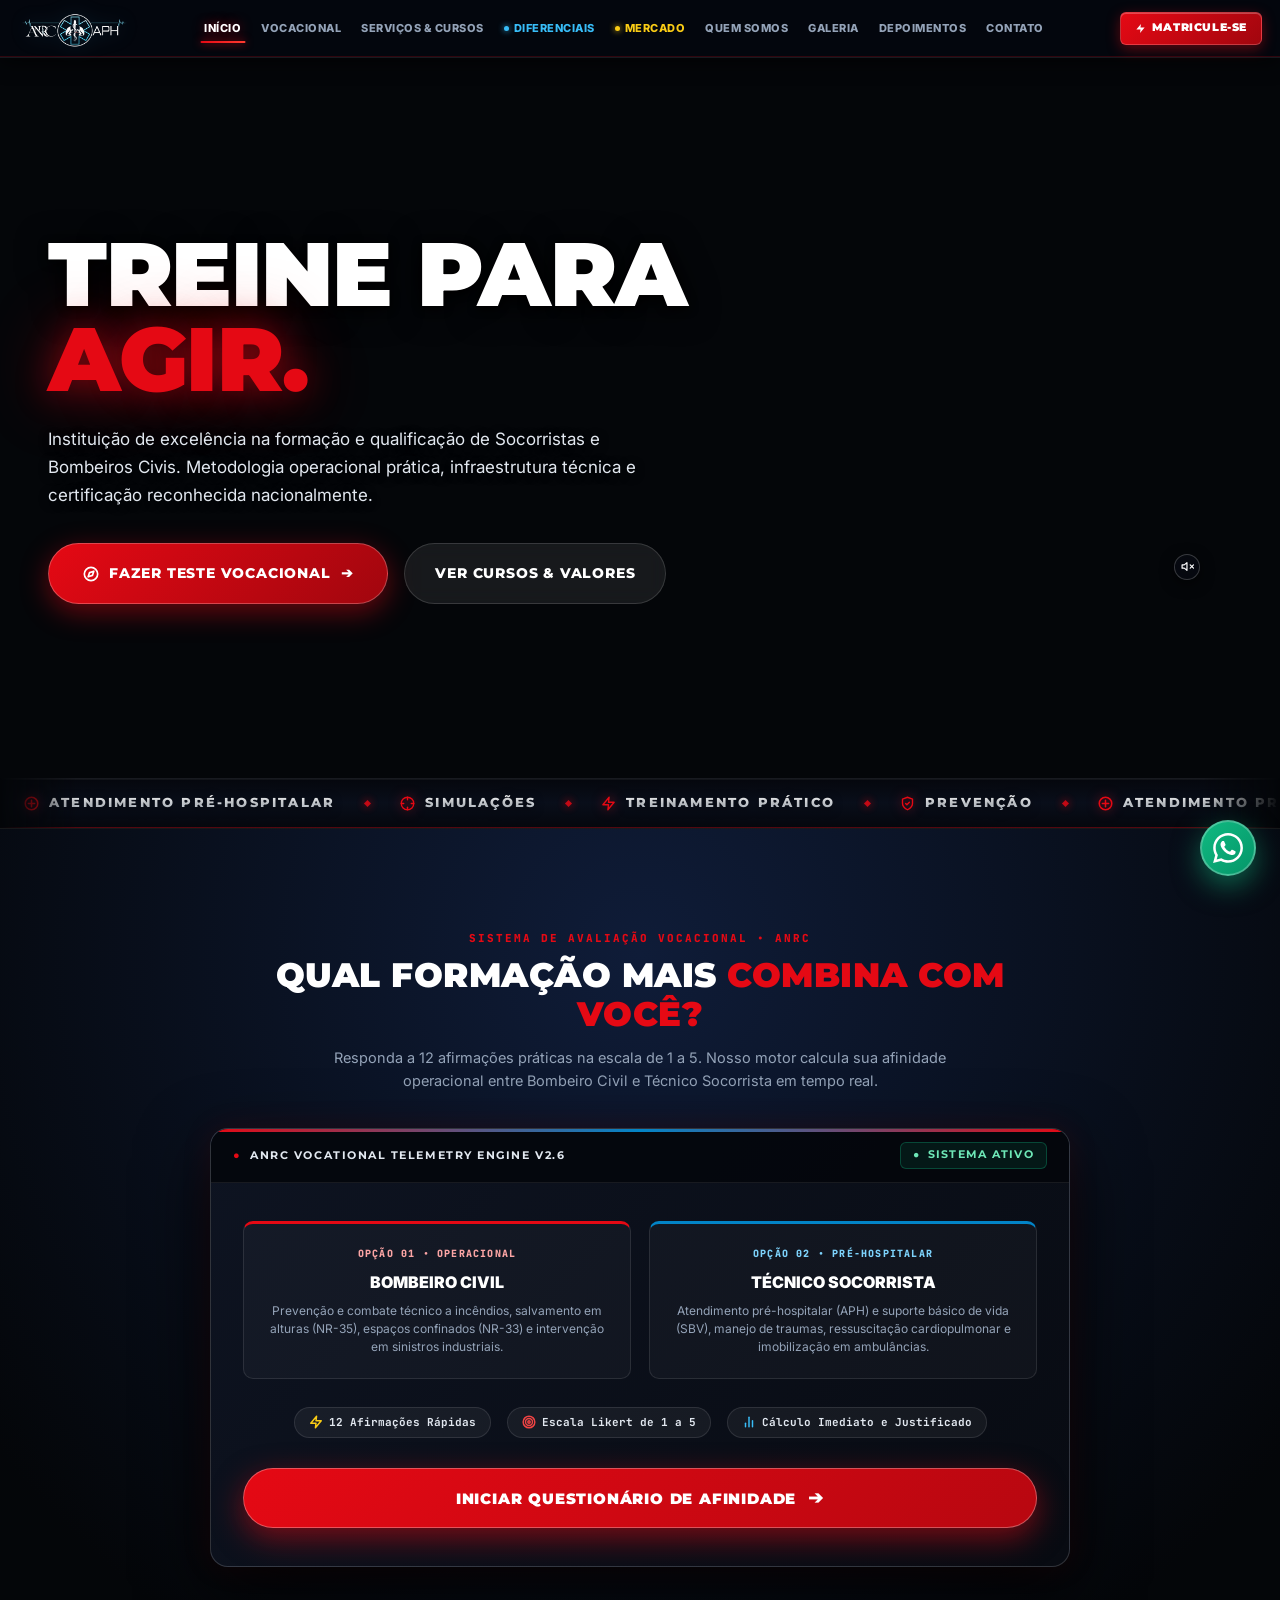
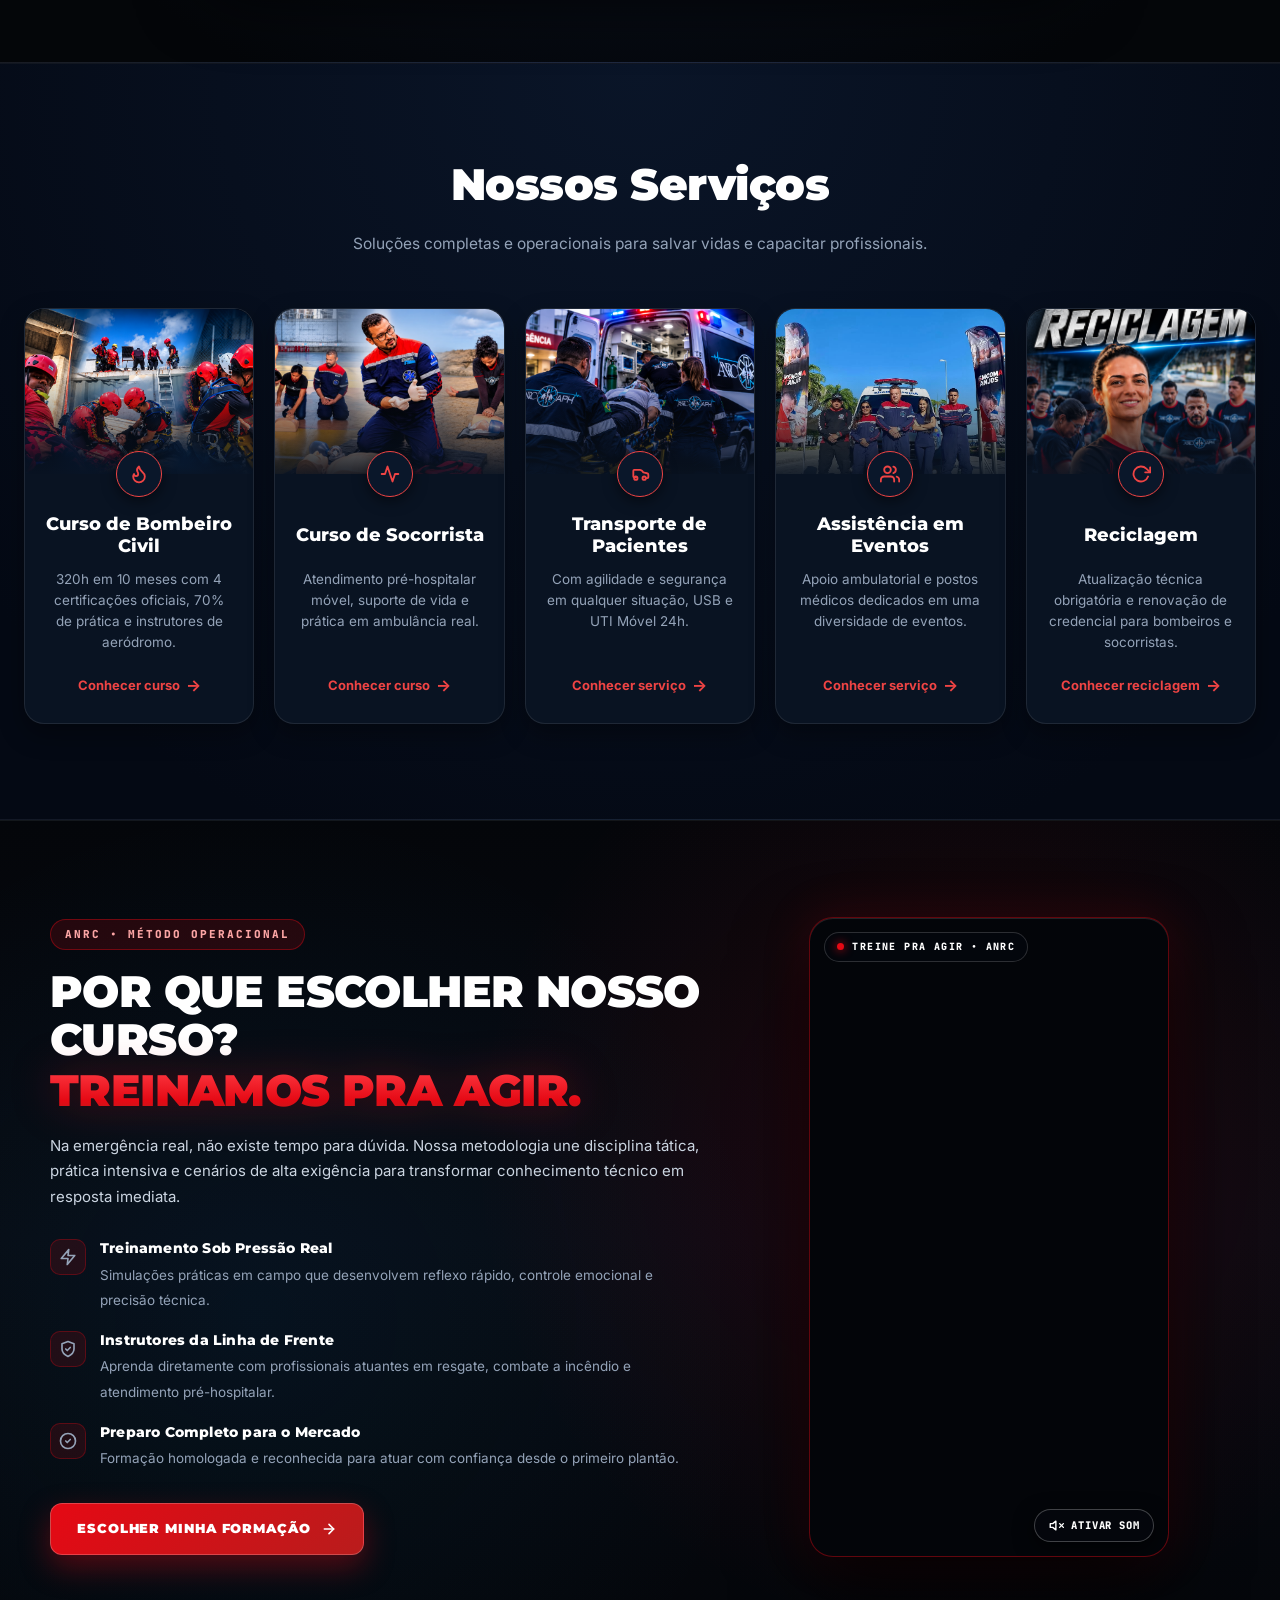
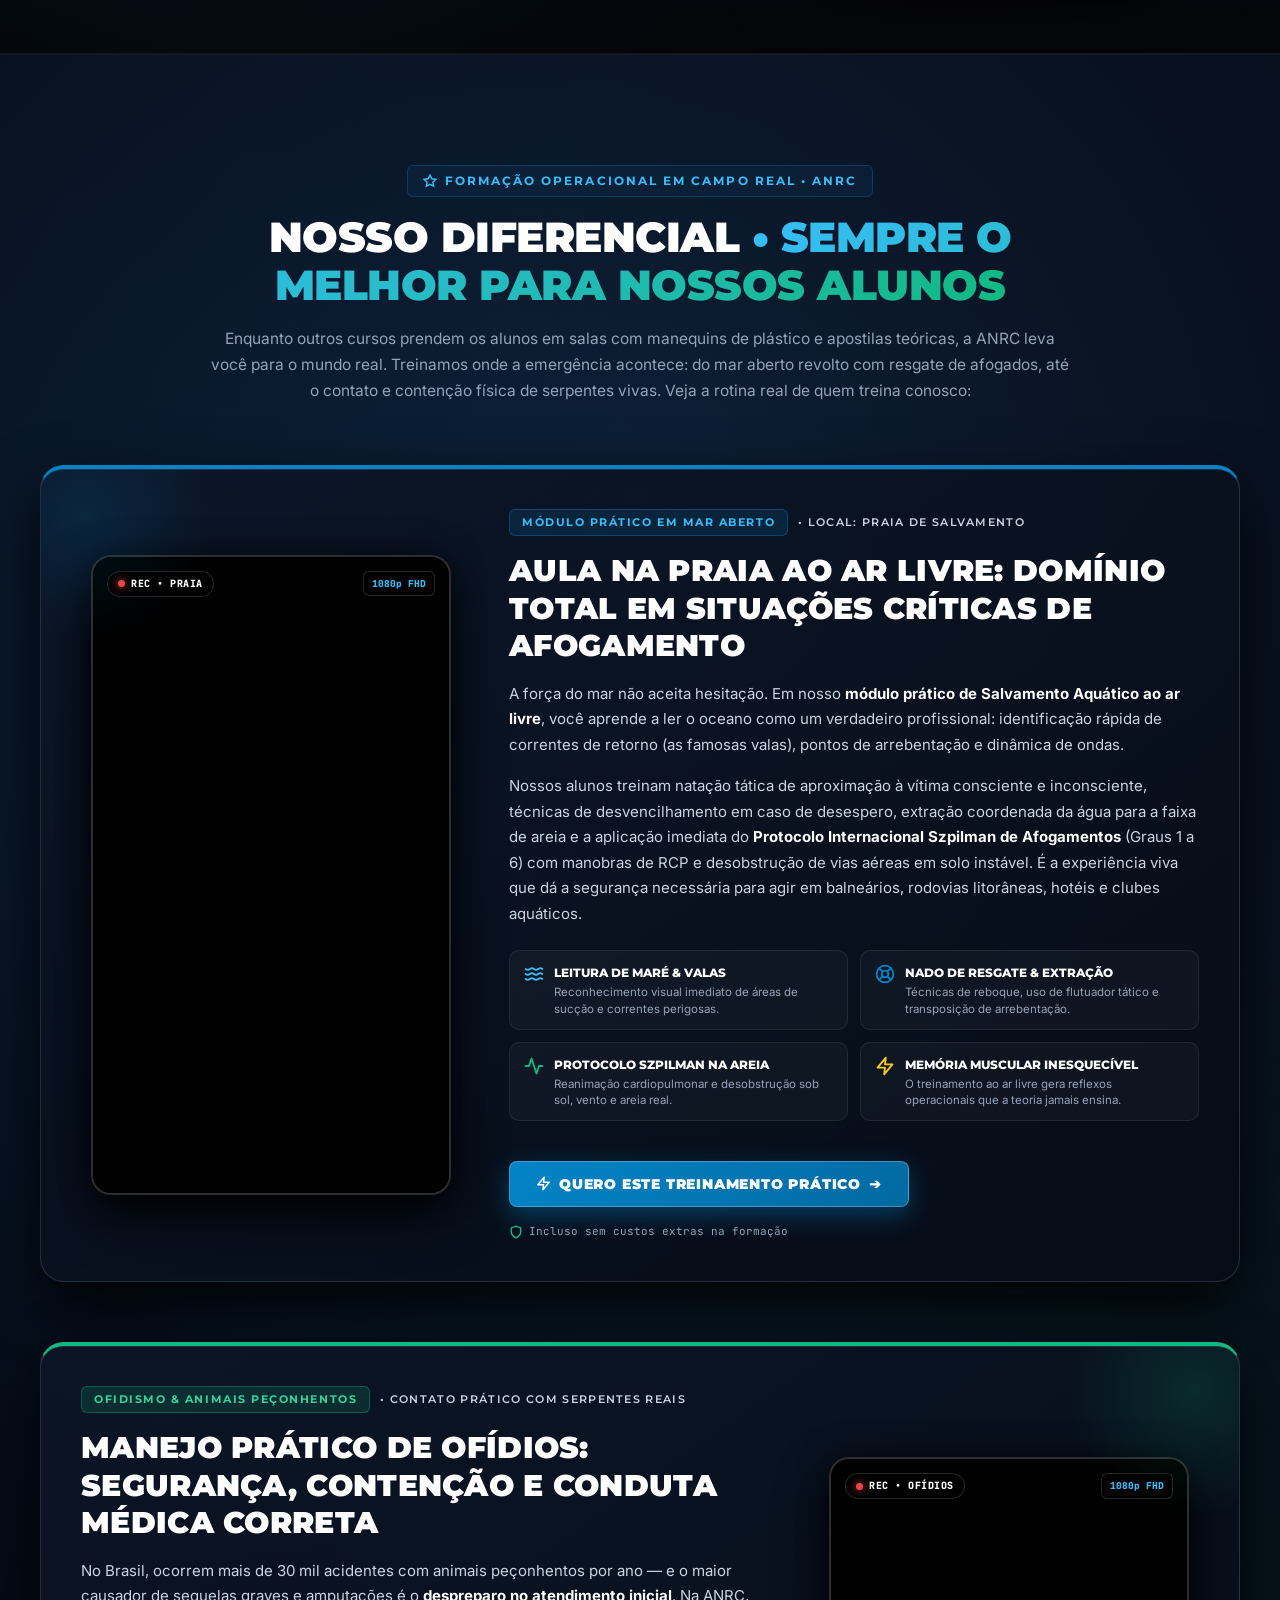
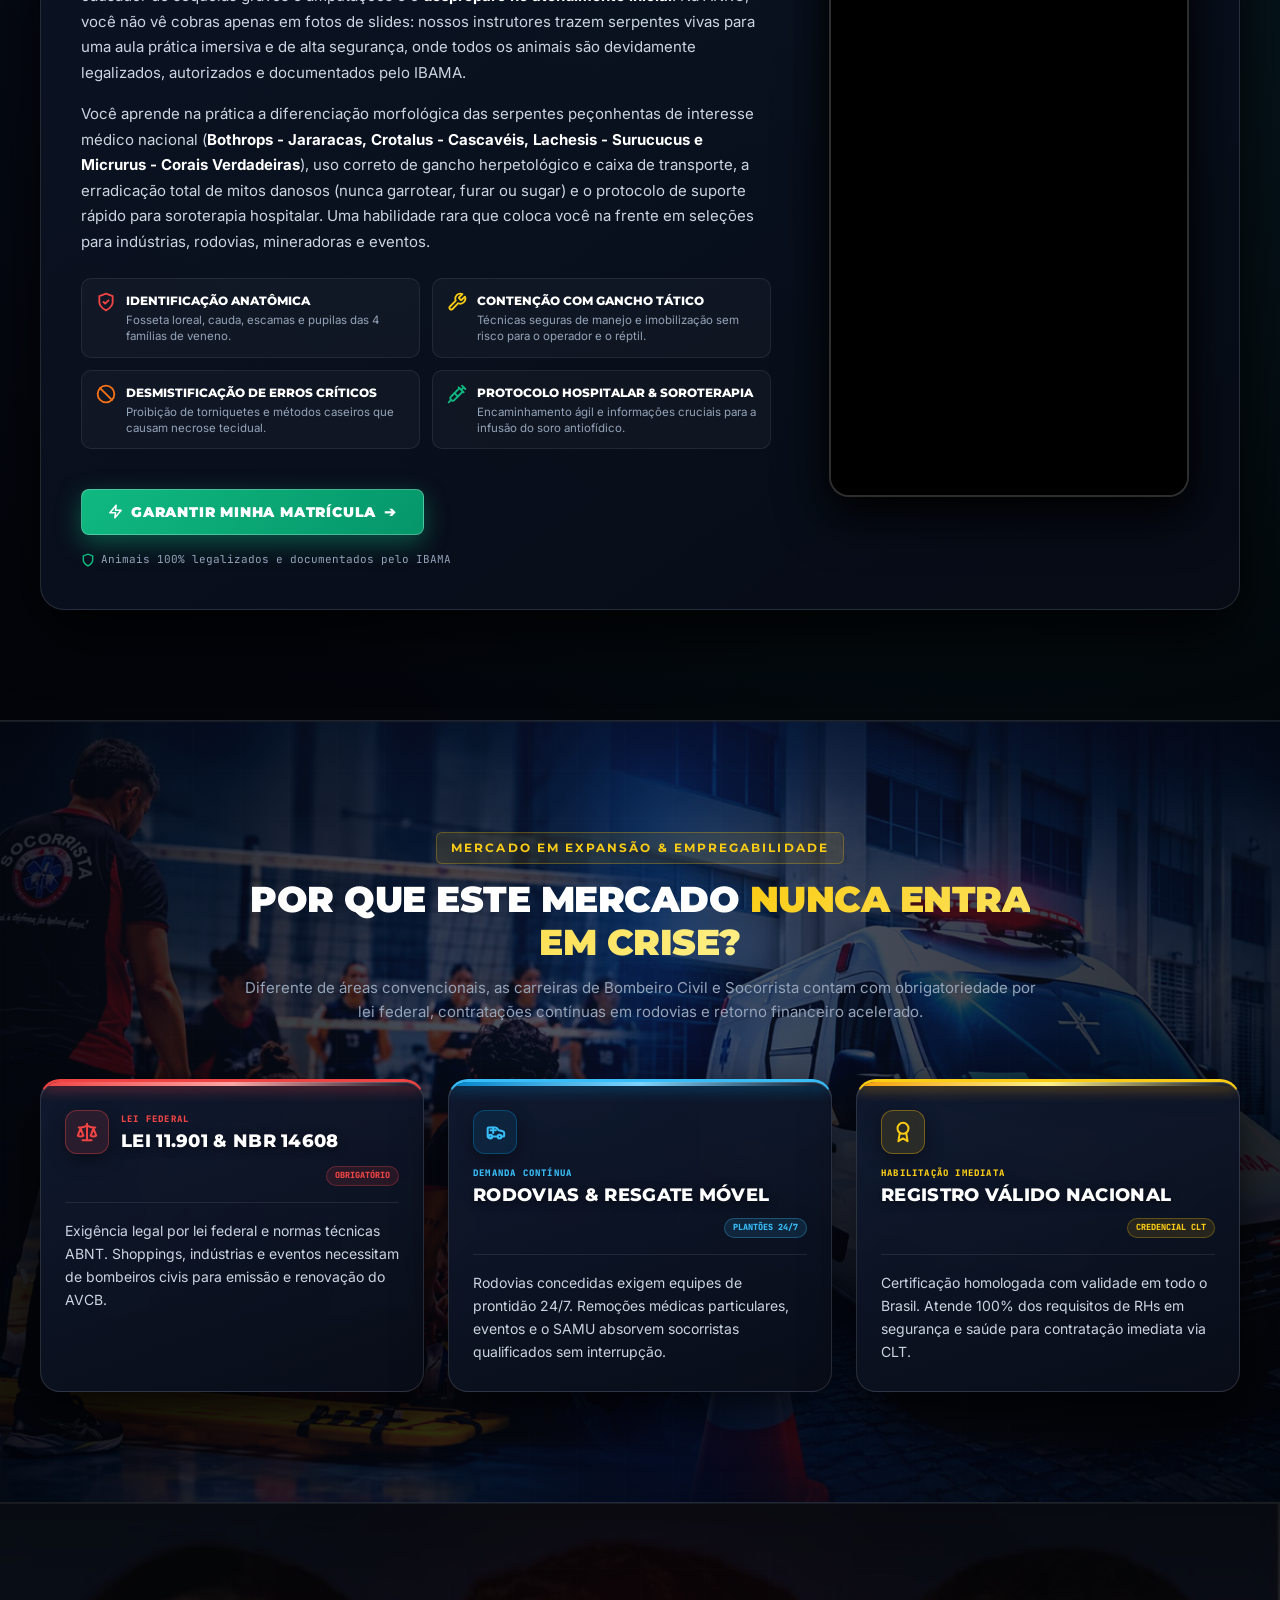
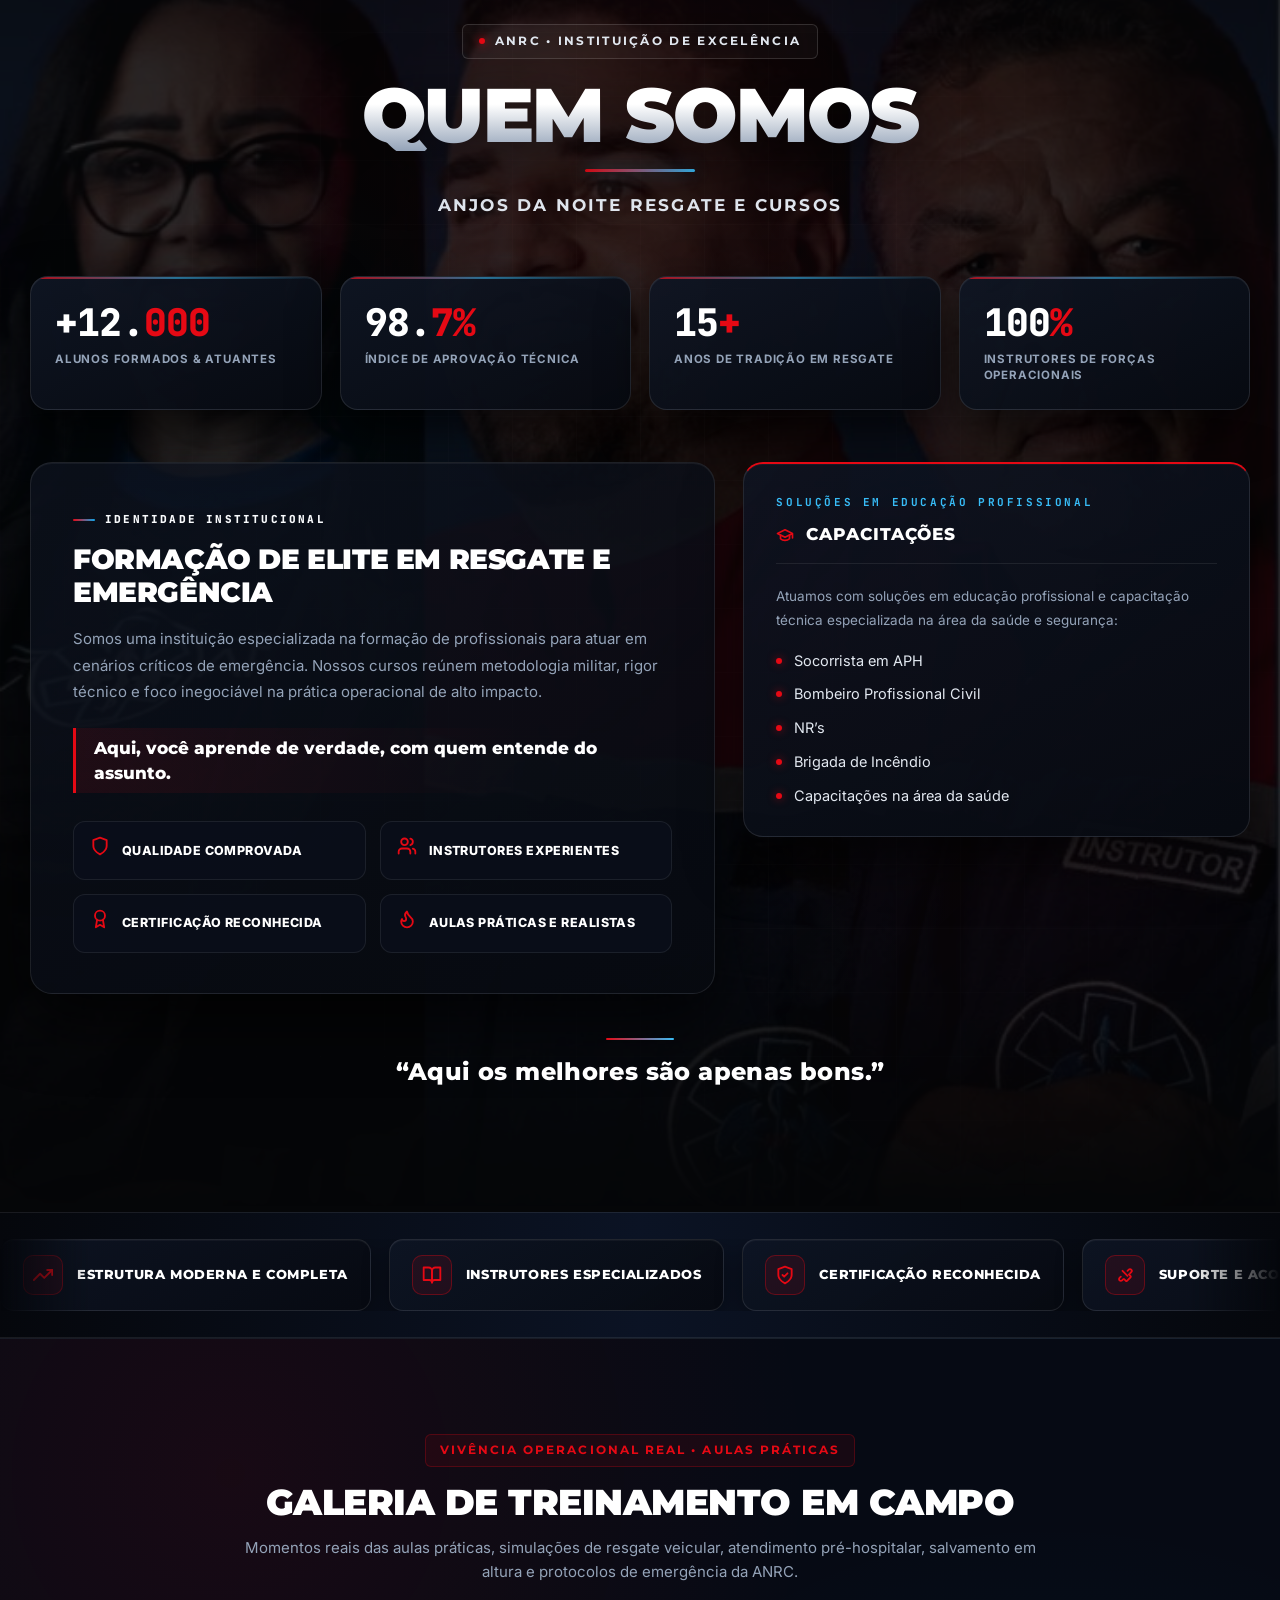
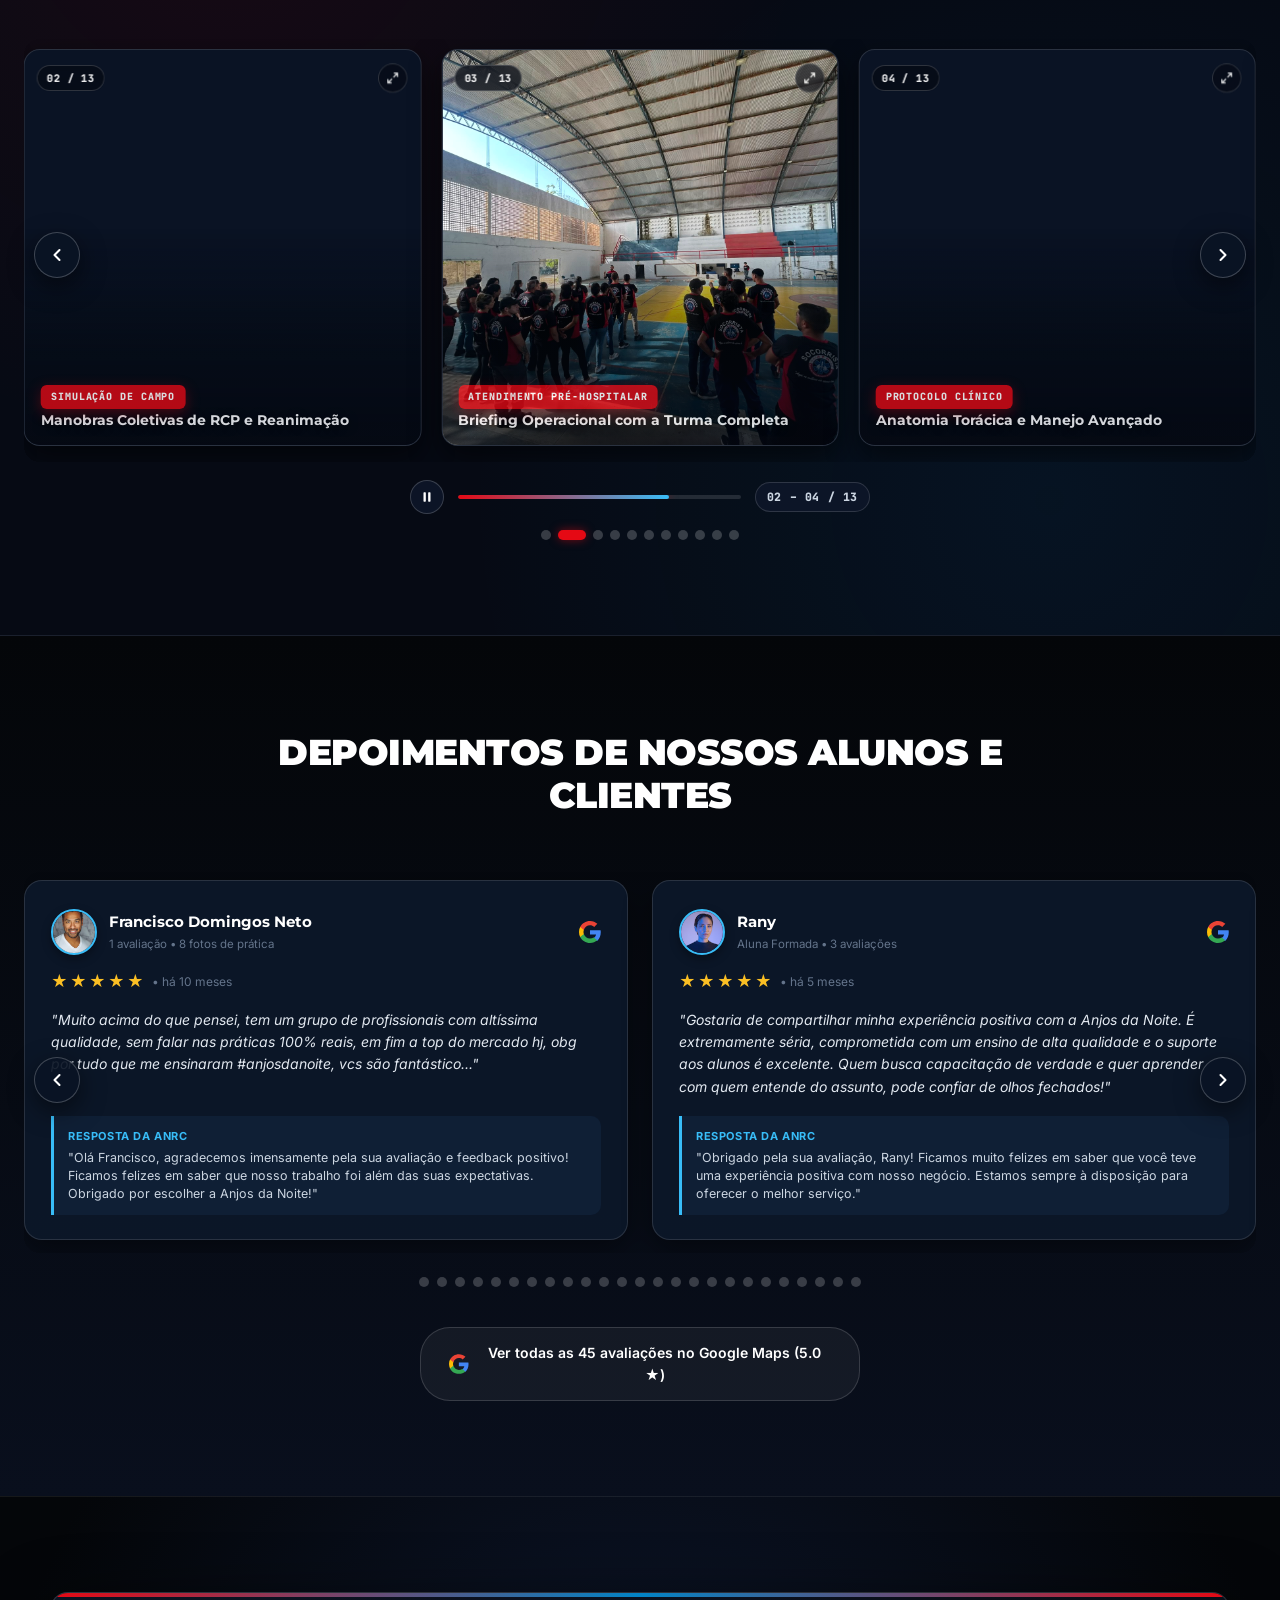
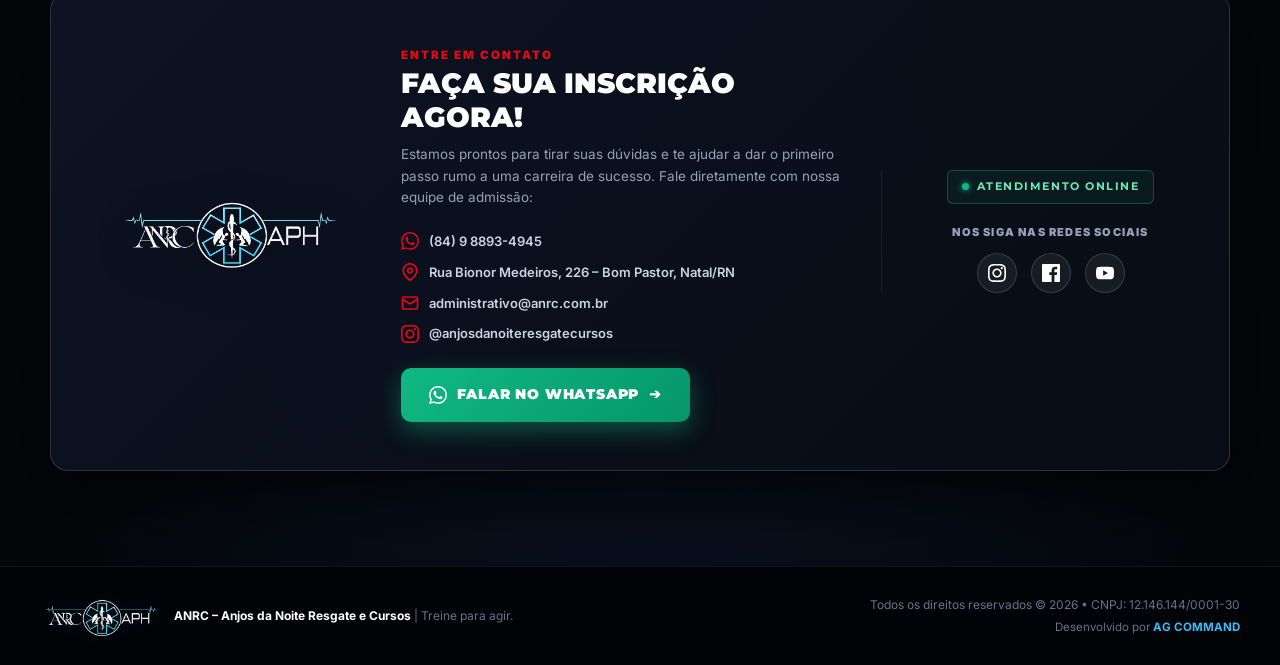
==== index.html @ 08a92043 "Subindo site ANRC" ====
<!DOCTYPE html>
<html lang="pt-BR">

<head>
  <meta charset="UTF-8">
  <meta name="viewport" content="width=device-width, initial-scale=1.0, maximum-scale=5.0">
  <title>ANRC | Anjos da Noite Resgate e Cursos – Escola Oficial de Formação</title>
  <link rel="icon" type="image/png" href="assets/img/logopag.png">
  <link rel="shortcut icon" type="image/png" href="assets/img/logopag.png">
  <link rel="apple-touch-icon" href="assets/img/logopag.png">
  <meta name="description"
    content="Centro de excelência e formação profissional especializada em Bombeiro Civil e Socorrista (APH). Estrutura tática, simulação de alto realismo e certificação homologada.">
  <meta name="keywords"
    content="Bombeiro Civil, Socorrista, APH, Suporte Básico de Vida, Treinamento de Emergência, Resgate, ANRC, Anjos da Noite">

  <!-- Open Graph -->
  <meta property="og:title" content="ANRC | Anjos da Noite Resgate e Cursos">
  <meta property="og:description"
    content="Treine para agir. Formação profissional de excelência para Bombeiro Civil e Socorrista.">
  <meta property="og:type" content="website">

  <!-- Fontes Corporativas Institucionais -->
  <link rel="preconnect" href="https://fonts.googleapis.com">
  <link rel="preconnect" href="https://fonts.gstatic.com" crossorigin>
  <link
    href="https://fonts.googleapis.com/css2?family=Cinzel:wght@700;800;900&family=Inter:wght@300;400;500;600;700;800&family=Montserrat:wght@500;600;700;800;900&family=JetBrains+Mono:wght@500;700;800&display=swap"
    rel="stylesheet">

  <style>
    /* =====================================================================
       DESIGN SYSTEM INSTITUCIONAL DE GRANDE EMPRESA – ANRC
       FUNDO LIVRE PARA VÍDEO CINEMATOGRÁFICO // 100% VETORIAL & ELEGANTE
       ===================================================================== */
    :root {
      --bg-black: #040609;
      --bg-dark: #080c14;
      --bg-navy-dark: #0b111e;
      --bg-navy-card: rgba(12, 19, 34, 0.85);
      --bg-navy-hover: rgba(18, 28, 48, 0.95);

      --red-primary: #E50914;
      --red-bright: #ff1f26;
      --red-dark: #a1060e;
      --red-glow: rgba(229, 9, 20, 0.45);
      --red-subtle: rgba(229, 9, 20, 0.12);

      --blue-tactical: #0a4b8c;
      --blue-medical: #0284c7;
      --blue-glow: rgba(2, 132, 199, 0.4);

      --metal-platinum: #f1f5f9;
      --metal-silver: #cbd5e1;
      --metal-steel: #64748b;
      --metal-border: rgba(255, 255, 255, 0.14);
      --metal-border-subtle: rgba(255, 255, 255, 0.07);

      --text-white: #ffffff;
      --text-muted: #94a3b8;
      --text-dim: #64748b;

      --radius-sm: 6px;
      --radius-md: 10px;
      --radius-lg: 18px;
      --radius-pill: 9999px;

      --font-display: 'Montserrat', sans-serif;
      --font-serif: 'Cinzel', serif;
      --font-body: 'Inter', sans-serif;
      --font-mono: 'JetBrains Mono', monospace;

      --shadow-chassis: 0 20px 50px rgba(0, 0, 0, 0.85);
      --shadow-red: 0 8px 30px rgba(229, 9, 20, 0.35);
    }

    * {
      box-sizing: border-box;
      margin: 0;
      padding: 0;
    }

    html {
      scroll-behavior: smooth;
      background-color: var(--bg-black);
      color: var(--text-white);
      font-family: var(--font-body);
      overflow-x: hidden;
    }

    body {
      background-color: var(--bg-black);
      min-height: 100vh;
      overflow-x: hidden;
      line-height: 1.6;
      -webkit-font-smoothing: antialiased;
      position: relative;
    }

    /* =====================================================================
       SEÇÃO DO QUIZ INTERATIVO PREMIUM (ABAIXO DA FORMAÇÃO)
       ===================================================================== */
    .section-interactive-quiz {
      padding: 95px 24px;
      background: radial-gradient(circle at 50% 15%, #0f1c38 0%, var(--bg-black) 85%);
      border-top: 1.5px solid var(--metal-border-subtle);
      border-bottom: 1.5px solid var(--metal-border-subtle);
      position: relative;
      z-index: 2;
    }

    .iq-container {
      max-width: 860px;
      margin: 0 auto;
      width: 100%;
    }

    .iq-header-center {
      text-align: center;
      margin-bottom: 36px;
    }

    .iq-overline-tag {
      font-family: var(--font-mono);
      font-size: 11px;
      font-weight: 800;
      color: var(--red-primary);
      letter-spacing: 2px;
      text-transform: uppercase;
      display: inline-block;
      margin-bottom: 8px;
    }

    .iq-heading-title {
      font-family: var(--font-display);
      font-size: 34px;
      font-weight: 900;
      color: #ffffff;
      text-transform: uppercase;
      letter-spacing: 0.5px;
      line-height: 1.15;
      margin-bottom: 12px;
    }

    .iq-heading-title span {
      color: var(--red-primary);
    }

    .iq-subtitle-text {
      font-size: 14.5px;
      color: #94a3b8;
      max-width: 640px;
      margin: 0 auto;
      line-height: 1.6;
    }

    /* CHASSIS DO TERMINAL */
    .iq-terminal-chassis {
      background: linear-gradient(135deg, rgba(14, 20, 34, 0.98) 0%, rgba(8, 11, 18, 0.99) 100%);
      border: 1.5px solid rgba(255, 255, 255, 0.16);
      border-radius: var(--radius-lg);
      box-shadow: 0 24px 70px rgba(0, 0, 0, 0.85), 0 0 30px rgba(229, 9, 20, 0.12);
      overflow: hidden;
      position: relative;
    }

    .iq-terminal-chassis::before {
      content: '';
      position: absolute;
      top: 0;
      left: 0;
      right: 0;
      height: 3px;
      background: linear-gradient(90deg, #e50914, #0284c7, #e50914);
      z-index: 5;
    }

    /* Topbar do HUD */
    .iq-hud-topbar {
      background: rgba(4, 6, 12, 0.9);
      padding: 12px 20px;
      padding: 13px 22px;
      display: flex;
      align-items: center;
      justify-content: space-between;
      border-bottom: 1px solid rgba(255, 255, 255, 0.08);
      font-family: var(--font-mono);
      font-family: var(--font-display);
      font-size: 11px;
    }

    .iq-hud-title {
      color: #cbd5e1;
      color: #e2e8f0;
      font-weight: 700;
      letter-spacing: 0.8px;
      letter-spacing: 0.14em;
      text-transform: uppercase;
      display: flex;
      align-items: center;
      gap: 8px;
      gap: 9px;
    }

    .iq-hud-status {
      display: inline-flex;
      align-items: center;
      gap: 6px;
      background: rgba(16, 185, 129, 0.12);
      gap: 7px;
      background: rgba(16, 185, 129, 0.1);
      border: 1px solid rgba(16, 185, 129, 0.3);
      color: #6ee7b7;
      padding: 2px 10px;
      border-radius: var(--radius-pill);
      font-weight: 800;
      font-size: 10px;
      padding: 4px 12px;
      border-radius: 6px;
      font-weight: 700;
      font-size: 10.5px;
      letter-spacing: 0.12em;
      text-transform: uppercase;
    }

    /* Telas / Views */
    .iq-view {
      display: none;
      padding: 38px 32px;
      animation: iqFadeIn 0.35s ease;
    }

    .iq-view.active {
      display: block;
    }

    @keyframes iqFadeIn {
      from {
        opacity: 0;
        transform: translateY(8px);
      }

      to {
        opacity: 1;
        transform: translateY(0);
      }
    }

    /* TELA 1: INTRO */
    .iq-intro-careers-grid {
      display: grid;
      grid-template-columns: 1fr 1fr;
      gap: 18px;
      margin-bottom: 28px;
    }

    .iq-career-preview-box {
      background: rgba(255, 255, 255, 0.03);
      border: 1px solid rgba(255, 255, 255, 0.1);
      border-radius: var(--radius-md);
      padding: 22px 18px;
      text-align: center;
      transition: all 0.3s;
    }

    .iq-career-preview-box:hover {
      border-color: rgba(255, 255, 255, 0.25);
      transform: translateY(-2px);
    }

    .iq-career-preview-box.bombeiro {
      border-top: 3px solid var(--red-primary);
    }

    .iq-career-preview-box.socorrista {
      border-top: 3px solid #0284c7;
    }

    .iq-career-badge-tag {
      font-family: var(--font-mono);
      font-size: 10px;
      font-weight: 800;
      letter-spacing: 1.2px;
      text-transform: uppercase;
      margin-bottom: 8px;
      display: block;
    }

    .iq-career-title {
      font-size: 16px;
      font-weight: 900;
      color: #fff;
      margin-bottom: 6px;
      text-transform: uppercase;
    }

    .iq-career-text {
      font-size: 12px;
      color: #94a3b8;
      line-height: 1.5;
    }

    .iq-intro-pillars-row {
      display: flex;
      justify-content: center;
      gap: 16px;
      margin-bottom: 30px;
      flex-wrap: wrap;
    }

    .iq-pillar-badge {
      display: inline-flex;
      align-items: center;
      gap: 6px;
      font-family: var(--font-mono);
      font-size: 11px;
      font-weight: 700;
      color: #e2e8f0;
      background: rgba(255, 255, 255, 0.05);
      padding: 6px 14px;
      border-radius: var(--radius-pill);
      border: 1px solid rgba(255, 255, 255, 0.1);
    }

    .iq-btn-start-cta {
      background: linear-gradient(135deg, var(--red-primary) 0%, #b80710 100%);
      color: #ffffff;
      font-family: var(--font-display);
      font-size: 15px;
      font-weight: 900;
      letter-spacing: 0.8px;
      text-transform: uppercase;
      border: 1px solid rgba(255, 255, 255, 0.3);
      padding: 18px 36px;
      border-radius: var(--radius-pill);
      cursor: pointer;
      display: flex;
      align-items: center;
      justify-content: center;
      gap: 12px;
      width: 100%;
      box-shadow: 0 10px 30px rgba(229, 9, 20, 0.5);
      transition: all 0.25s ease;
    }

    .iq-btn-start-cta:hover {
      filter: brightness(1.15);
      transform: translateY(-2px);
      box-shadow: 0 14px 40px rgba(229, 9, 20, 0.7);
    }

    /* TELA 2: QUESTIONÁRIO */
    .iq-progress-labels-row {
      display: flex;
      justify-content: space-between;
      align-items: center;
      font-family: var(--font-mono);
      font-size: 11px;
      font-weight: 800;
      color: #cbd5e1;
      margin-bottom: 8px;
      text-transform: uppercase;
    }

    .iq-progress-track {
      width: 100%;
      height: 8px;
      background: rgba(255, 255, 255, 0.08);
      border-radius: var(--radius-pill);
      overflow: hidden;
      margin-bottom: 24px;
    }

    .iq-progress-fill {
      height: 100%;
      width: 8%;
      background: linear-gradient(90deg, var(--red-primary), #0284c7);
      box-shadow: 0 0 12px rgba(229, 9, 20, 0.6);
      border-radius: var(--radius-pill);
      transition: width 0.35s ease;
    }

    .iq-statement-card {
      background: rgba(255, 255, 255, 0.03);
      border: 1px solid rgba(255, 255, 255, 0.12);
      border-radius: var(--radius-md);
      padding: 28px 24px;
      margin-bottom: 26px;
      text-align: left;
    }

    .iq-statement-badge {
      font-family: var(--font-mono);
      font-size: 11px;
      font-weight: 800;
      color: #fca5a5;
      letter-spacing: 1px;
      margin-bottom: 12px;
      display: flex;
      align-items: center;
      gap: 6px;
    }

    .iq-statement-text {
      font-size: 18px;
      font-weight: 700;
      color: #ffffff;
      line-height: 1.5;
    }

    /* Escala Likert 1 a 5 */
    .iq-likert-group {
      display: grid;
      grid-template-columns: repeat(5, 1fr);
      gap: 10px;
      margin-bottom: 30px;
    }

    .iq-likert-btn {
      background: rgba(255, 255, 255, 0.04);
      border: 1.5px solid rgba(255, 255, 255, 0.14);
      border-radius: var(--radius-md);
      padding: 16px 8px;
      cursor: pointer;
      display: flex;
      flex-direction: column;
      align-items: center;
      gap: 8px;
      transition: all 0.2s ease;
      color: #ffffff;
      user-select: none;
    }

    .iq-likert-btn:hover {
      background: rgba(255, 255, 255, 0.09);
      border-color: rgba(255, 255, 255, 0.3);
      transform: translateY(-2px);
    }

    .iq-likert-btn.selected {
      background: rgba(229, 9, 20, 0.2);
      border-color: var(--red-primary);
      box-shadow: 0 0 16px rgba(229, 9, 20, 0.5);
      transform: scale(1.03);
    }

    .iq-likert-num {
      width: 32px;
      height: 32px;
      border-radius: 50%;
      background: rgba(255, 255, 255, 0.08);
      display: flex;
      align-items: center;
      justify-content: center;
      font-family: var(--font-mono);
      font-size: 14px;
      font-weight: 800;
      color: #ffffff;
      transition: all 0.2s;
    }

    .iq-likert-btn.selected .iq-likert-num {
      background: var(--red-primary);
      color: #ffffff;
      box-shadow: 0 0 10px var(--red-primary);
    }

    .iq-likert-label {
      font-size: 11px;
      font-weight: 700;
      color: #cbd5e1;
      text-align: center;
      line-height: 1.25;
    }

    .iq-nav-actions-row {
      display: flex;
      justify-content: space-between;
      gap: 14px;
    }

    .iq-btn-prev {
      background: rgba(255, 255, 255, 0.06);
      border: 1px solid rgba(255, 255, 255, 0.15);
      color: #cbd5e1;
      font-family: var(--font-display);
      font-size: 13px;
      font-weight: 800;
      text-transform: uppercase;
      padding: 12px 24px;
      border-radius: var(--radius-pill);
      cursor: pointer;
      transition: all 0.2s;
    }

    .iq-btn-prev:hover:not(:disabled) {
      background: rgba(255, 255, 255, 0.15);
      color: #ffffff;
    }

    .iq-btn-prev:disabled {
      opacity: 0.35;
      cursor: not-allowed;
    }

    .iq-btn-next {
      background: linear-gradient(135deg, var(--red-primary) 0%, #b80710 100%);
      border: 1px solid rgba(255, 255, 255, 0.25);
      color: #ffffff;
      font-family: var(--font-display);
      font-size: 13px;
      font-weight: 800;
      text-transform: uppercase;
      padding: 12px 30px;
      border-radius: var(--radius-pill);
      cursor: pointer;
      display: inline-flex;
      align-items: center;
      gap: 8px;
      transition: all 0.2s;
      box-shadow: 0 6px 18px rgba(229, 9, 20, 0.4);
    }

    .iq-btn-next:hover:not(:disabled) {
      filter: brightness(1.15);
      transform: translateY(-2px);
    }

    .iq-btn-next:disabled {
      opacity: 0.4;
      cursor: not-allowed;
    }

    /* TELA 3: CAPTAÇÃO DE LEAD */
    .iq-lead-title {
      font-size: 22px;
      font-weight: 900;
      color: #ffffff;
      text-transform: uppercase;
      margin-bottom: 6px;
    }

    .iq-lead-subtitle {
      font-size: 13.5px;
      color: #94a3b8;
      margin-bottom: 24px;
    }

    .iq-form-group {
      margin-bottom: 16px;
      text-align: left;
    }

    .iq-form-label {
      display: block;
      font-family: var(--font-mono);
      font-size: 11px;
      font-weight: 800;
      color: #cbd5e1;
      text-transform: uppercase;
      margin-bottom: 6px;
    }

    .iq-form-input {
      width: 100%;
      background: rgba(0, 0, 0, 0.45);
      border: 1.5px solid rgba(255, 255, 255, 0.16);
      border-radius: var(--radius-md);
      padding: 14px 18px;
      color: #ffffff;
      font-size: 15px;
      font-family: inherit;
      outline: none;
      transition: border-color 0.2s;
    }

    .iq-form-input:focus {
      border-color: var(--red-primary);
      box-shadow: 0 0 12px rgba(229, 9, 20, 0.4);
    }

    .iq-error-msg {
      color: #f87171;
      font-size: 11px;
      margin-top: 4px;
      display: none;
    }

    /* TELA 4: CARREGANDO */
    .iq-analyzing-box {
      padding: 40px 20px;
      text-align: center;
    }

    .iq-radar-spinner {
      width: 64px;
      height: 64px;
      border: 3px solid rgba(229, 9, 20, 0.2);
      border-top-color: var(--red-primary);
      border-radius: 50%;
      animation: iqSpin 0.9s linear infinite;
      margin: 0 auto 20px;
    }

    @keyframes iqSpin {
      to {
        transform: rotate(360deg);
      }
    }

    /* TELA 5: RESULTADO DOSSIER */
    .iq-result-card {
      background: rgba(255, 255, 255, 0.02);
      border: 1.5px solid rgba(255, 255, 255, 0.12);
      border-radius: var(--radius-md);
      padding: 30px;
      text-align: left;
      margin-bottom: 24px;
    }

    .iq-result-header-row {
      display: flex;
      justify-content: space-between;
      align-items: center;
      margin-bottom: 14px;
      flex-wrap: wrap;
      gap: 8px;
    }

    .iq-candidate-tag {
      font-family: var(--font-mono);
      font-size: 11px;
      font-weight: 800;
      color: #cbd5e1;
      text-transform: uppercase;
      background: rgba(255, 255, 255, 0.06);
      padding: 4px 10px;
      border-radius: 4px;
    }

    .iq-result-title-headline {
      font-family: var(--font-display);
      font-size: 30px;
      font-weight: 900;
      text-transform: uppercase;
      letter-spacing: 0.5px;
      margin-bottom: 18px;
    }

    .iq-scores-comparison-grid {
      display: grid;
      grid-template-columns: 1fr 1fr;
      gap: 16px;
      margin-bottom: 22px;
    }

    .iq-score-meter-box {
      background: rgba(0, 0, 0, 0.4);
      border: 1px solid rgba(255, 255, 255, 0.1);
      border-radius: var(--radius-sm);
      padding: 14px;
    }

    .iq-score-meter-label {
      display: flex;
      justify-content: space-between;
      font-size: 11px;
      font-weight: 800;
      color: #cbd5e1;
      text-transform: uppercase;
      margin-bottom: 8px;
    }

    .iq-score-bar-track {
      width: 100%;
      height: 6px;
      background: rgba(255, 255, 255, 0.08);
      border-radius: 4px;
      overflow: hidden;
    }

    .iq-score-bar-fill {
      height: 100%;
      border-radius: 4px;
      transition: width 0.8s ease;
    }

    .iq-score-bar-fill.bombeiro {
      background: var(--red-primary);
    }

    .iq-score-bar-fill.socorrista {
      background: #0284c7;
    }

    .iq-result-desc {
      font-size: 14px;
      color: #e2e8f0;
      line-height: 1.6;
      margin-bottom: 20px;
    }

    .iq-justifications-box {
      background: rgba(255, 255, 255, 0.03);
      border-left: 3px solid var(--red-primary);
      padding: 16px;
      border-radius: 0 var(--radius-sm) var(--radius-sm) 0;
      margin-bottom: 20px;
    }

    .iq-justifications-title {
      font-size: 11.5px;
      font-weight: 900;
      color: #ffffff;
      text-transform: uppercase;
      letter-spacing: 0.5px;
      margin-bottom: 8px;
    }

    .iq-justifications-list {
      list-style: none;
      padding: 0;
      margin: 0;
    }

    .iq-justifications-list li {
      font-size: 12.5px;
      color: #cbd5e1;
      margin-bottom: 6px;
      padding-left: 14px;
      position: relative;
    }

    .iq-justifications-list li::before {
      content: '✓';
      position: absolute;
      left: 0;
      color: #10b981;
      font-weight: 900;
    }

    .iq-btn-whatsapp-result {
      background: linear-gradient(135deg, #10b981 0%, #059669 100%);
      color: #ffffff;
      font-family: var(--font-display);
      font-size: 15px;
      font-weight: 900;
      letter-spacing: 0.5px;
      text-transform: uppercase;
      padding: 16px 28px;
      border-radius: var(--radius-pill);
      text-decoration: none;
      display: flex;
      align-items: center;
      justify-content: center;
      gap: 10px;
      margin-bottom: 12px;
      box-shadow: 0 10px 26px rgba(16, 185, 129, 0.4);
      transition: all 0.25s;
    }

    .iq-btn-whatsapp-result:hover {
      filter: brightness(1.15);
      transform: translateY(-2px);
      box-shadow: 0 14px 34px rgba(16, 185, 129, 0.6);
    }

    .iq-btn-restart {
      background: none;
      border: 1px solid rgba(255, 255, 255, 0.2);
      color: #94a3b8;
      font-family: var(--font-mono);
      font-size: 11.5px;
      font-weight: 700;
      padding: 10px 20px;
      border-radius: var(--radius-pill);
      cursor: pointer;
      display: inline-flex;
      align-items: center;
      gap: 6px;
      transition: all 0.2s;
    }

    .iq-btn-restart:hover {
      border-color: #fff;
      color: #fff;
    }

    @media (max-width: 768px) {
      .iq-intro-careers-grid {
        grid-template-columns: 1fr;
      }

      .iq-likert-group {
        grid-template-columns: 1fr;
        gap: 8px;
      }

      .iq-likert-btn {
        flex-direction: row;
        padding: 10px 14px;
        text-align: left;
      }

      .iq-scores-comparison-grid {
        grid-template-columns: 1fr;
      }

      .iq-heading-title {
        font-size: 26px;
      }

      .iq-view {
        padding: 24px 18px;
      }
    }

    /* CABEÇALHO / NAVBAR CORPORATIVA SLIM & ULTRA-COMPACTA */
    .site-header {
      position: sticky;
      top: 0;
      z-index: 990;
      background: rgba(4, 7, 14, 0.94);
      backdrop-filter: blur(20px) saturate(180%);
      -webkit-backdrop-filter: blur(20px) saturate(180%);
      border-bottom: 1px solid rgba(255, 255, 255, 0.08);
      box-shadow: 0 4px 20px rgba(0, 0, 0, 0.65), inset 0 -1px 0 rgba(229, 9, 20, 0.2);
      transition: background 0.3s ease, border-color 0.3s ease, box-shadow 0.3s ease, height 0.3s ease;
      height: 58px;
      display: flex;
      align-items: center;
    }

    .site-header.scrolled {
      background: rgba(3, 5, 10, 0.98);
      border-bottom-color: rgba(229, 9, 20, 0.35);
      box-shadow: 0 6px 25px rgba(0, 0, 0, 0.9), inset 0 -1px 0 rgba(229, 9, 20, 0.35);
      height: 52px;
    }

    .navbar-container {
      max-width: 1400px;
      width: 100%;
      margin: 0 auto;
      padding: 0 18px;
      height: 100%;
      display: flex;
      align-items: center;
      justify-content: space-between;
      gap: 14px;
      position: relative;
      z-index: 2;
      flex-wrap: nowrap;
    }

    /* Logo ANRC Oficial em SVG Compacto */
    .brand-logo-link {
      display: flex;
      align-items: center;
      gap: 10px;
      text-decoration: none;
      color: inherit;
      cursor: pointer;
      flex-shrink: 0;
      user-select: none;
    }

    .logo-wings-emblem {
      width: 38px;
      height: 28px;
      display: flex;
      align-items: center;
      justify-content: center;
      filter: drop-shadow(0 0 8px rgba(229, 9, 20, 0.5));
      transition: transform 0.25s ease, filter 0.25s ease;
    }

    .brand-logo-link:hover .logo-wings-emblem {
      transform: scale(1.05);
      filter: drop-shadow(0 0 12px rgba(229, 9, 20, 0.8));
    }

    .header-brand-logo-img {
      height: 46px;
      width: auto;
      max-width: 170px;
      object-fit: contain;
      display: block;
      filter: drop-shadow(0 0 10px rgba(56, 189, 248, 0.25));
      transition: transform 0.25s ease, filter 0.25s ease;
    }

    .brand-logo-link:hover .header-brand-logo-img {
      transform: scale(1.04);
      filter: drop-shadow(0 0 14px rgba(56, 189, 248, 0.45));
    }

    .footer-brand-wrap {
      display: flex;
      align-items: center;
      gap: 14px;
      flex-wrap: wrap;
    }

    .footer-brand-logo-img {
      height: 50px;
      width: auto;
      max-width: 170px;
      object-fit: contain;
      display: block;
      filter: drop-shadow(0 0 8px rgba(56, 189, 248, 0.2));
    }

    .brand-typography {
      display: flex;
      flex-direction: column;
      line-height: 1;
    }

    .brand-anrc-acronym {
      font-family: var(--font-serif);
      font-size: 18px;
      font-weight: 900;
      letter-spacing: 2px;
      color: #ffffff;
      text-shadow: 0 2px 6px rgba(0, 0, 0, 0.9);
    }

    .brand-name-full {
      font-family: var(--font-display);
      font-size: 7.5px;
      font-weight: 800;
      letter-spacing: 1.2px;
      color: #93c5fd;
      text-transform: uppercase;
    }

    .brand-tag-courses {
      display: none;
    }

    /* Navegação Desktop Fluida & Compacta */
    .desktop-nav-wrapper {
      display: flex;
      align-items: center;
    }

    .nav-links-menu {
      display: flex;
      align-items: center;
      gap: clamp(6px, 1vw, 12px);
      list-style: none;
      margin: 0;
      padding: 0;
      flex-wrap: nowrap;
    }

    .nav-link-item a {
      color: #94a3b8;
      text-decoration: none;
      font-size: 11px;
      font-weight: 800;
      letter-spacing: 0.5px;
      text-transform: uppercase;
      position: relative;
      padding: 6px 4px;
      transition: color 0.2s ease, text-shadow 0.2s ease;
      white-space: nowrap;
      display: inline-flex;
      align-items: center;
      gap: 5px;
    }

    .nav-link-item a:hover {
      color: #ffffff;
      text-shadow: 0 0 10px rgba(255, 255, 255, 0.5);
    }

    .nav-link-item a.active {
      color: #ffffff;
      text-shadow: 0 0 12px rgba(229, 9, 20, 0.6);
    }

    .nav-link-item a::after {
      content: '';
      position: absolute;
      bottom: 0;
      left: 50%;
      transform: translateX(-50%);
      width: 0;
      height: 2px;
      background: linear-gradient(90deg, #e50914, #ff3b30);
      border-radius: 2px;
      box-shadow: 0 0 8px #e50914;
      transition: width 0.25s cubic-bezier(0.16, 1, 0.3, 1);
    }

    .nav-link-item a:hover::after,
    .nav-link-item a.active::after {
      width: 100%;
    }

    .nav-link-badge-dot {
      width: 5px;
      height: 5px;
      border-radius: 50%;
      background: #facc15;
      box-shadow: 0 0 6px #facc15;
      display: inline-block;
    }

    /* Ações no Topo */
    .header-actions-group {
      display: flex;
      align-items: center;
      gap: 10px;
      flex-shrink: 0;
    }

    .btn-header-cta {
      background: linear-gradient(135deg, var(--red-primary) 0%, var(--red-dark) 100%);
      color: #ffffff;
      font-family: var(--font-display);
      font-size: 10.5px;
      font-weight: 900;
      letter-spacing: 0.6px;
      text-transform: uppercase;
      padding: 7px 14px;
      border-radius: 6px;
      text-decoration: none;
      display: inline-flex;
      align-items: center;
      gap: 6px;
      box-shadow: 0 4px 14px rgba(229, 9, 20, 0.4), inset 0 1px 0 rgba(255, 255, 255, 0.25);
      transition: all 0.25s ease;
      border: 1px solid rgba(255, 255, 255, 0.2);
      white-space: nowrap;
    }

    .btn-header-cta:hover {
      filter: brightness(1.15);
      transform: translateY(-1px);
      box-shadow: 0 6px 20px rgba(229, 9, 20, 0.65), inset 0 1px 0 rgba(255, 255, 255, 0.4);
    }

    /* Botão Hambúrguer Animado Mobile */
    .mobile-menu-toggle {
      display: none;
      width: 38px;
      height: 38px;
      background: rgba(255, 255, 255, 0.05);
      border: 1px solid rgba(255, 255, 255, 0.15);
      border-radius: 8px;
      color: #ffffff;
      cursor: pointer;
      flex-direction: column;
      align-items: center;
      justify-content: center;
      gap: 4px;
      padding: 0;
      transition: all 0.25s ease;
      flex-shrink: 0;
    }

    .mobile-menu-toggle:hover {
      background: rgba(229, 9, 20, 0.15);
      border-color: rgba(229, 9, 20, 0.4);
      box-shadow: 0 0 15px rgba(229, 9, 20, 0.3);
    }

    .mobile-menu-toggle span {
      display: block;
      width: 18px;
      height: 2px;
      background: #ffffff;
      border-radius: 2px;
      transition: transform 0.3s ease, opacity 0.3s ease;
    }

    .mobile-menu-toggle.is-active span:nth-child(1) {
      transform: translateY(6px) rotate(45deg);
    }

    .mobile-menu-toggle.is-active span:nth-child(2) {
      opacity: 0;
    }

    .mobile-menu-toggle.is-active span:nth-child(3) {
      transform: translateY(-6px) rotate(-45deg);
    }

    /* RESPONSIVIDADE DO CABEÇALHO (SLIM & RESPONSIVO) */
    @media (max-width: 1100px) {
      .desktop-nav-wrapper {
        display: none !important;
      }

      .mobile-menu-toggle {
        display: flex !important;
      }
    }

    @media (max-width: 640px) {
      .site-header {
        height: 52px;
      }

      .site-header.scrolled {
        height: 48px;
      }

      .navbar-container {
        padding: 0 12px;
        gap: 8px;
      }

      .brand-name-full {
        display: none;
      }

      .brand-anrc-acronym {
        font-size: 16px;
      }

      .logo-wings-emblem {
        width: 30px;
        height: 22px;
      }

      .btn-header-cta {
        padding: 6px 10px;
        font-size: 10px;
        gap: 4px;
      }

      .btn-header-cta svg {
        display: none;
      }

      .mobile-menu-toggle {
        width: 34px;
        height: 34px;
      }
    }

    /* GAVETA / DRAWER MOBILE ULTRA-PREMIUM */
    .mobile-nav-drawer {
      position: fixed;
      inset: 0;
      z-index: 9999;
      visibility: hidden;
      pointer-events: none;
      transition: visibility 0.35s ease;
    }

    .mobile-nav-drawer.active {
      visibility: visible;
      pointer-events: auto;
    }

    .mobile-nav-backdrop {
      position: absolute;
      inset: 0;
      background: rgba(2, 4, 8, 0.82);
      backdrop-filter: blur(10px);
      -webkit-backdrop-filter: blur(10px);
      opacity: 0;
      transition: opacity 0.35s ease;
    }

    .mobile-nav-drawer.active .mobile-nav-backdrop {
      opacity: 1;
    }

    .mobile-nav-chassis {
      position: absolute;
      top: 0;
      right: 0;
      bottom: 0;
      width: min(88vw, 380px);
      background: linear-gradient(180deg, #0a0f1d 0%, #050811 100%);
      border-left: 1.5px solid rgba(255, 255, 255, 0.12);
      box-shadow: -20px 0 60px rgba(0, 0, 0, 0.9), inset 0 1px 0 rgba(255, 255, 255, 0.1);
      transform: translateX(100%);
      transition: transform 0.35s cubic-bezier(0.16, 1, 0.3, 1);
      display: flex;
      flex-direction: column;
      overflow-y: auto;
      overflow-x: hidden;
    }

    .mobile-nav-drawer.active .mobile-nav-chassis {
      transform: translateX(0);
    }

    .mobile-nav-header {
      padding: 18px 22px;
      border-bottom: 1px solid rgba(255, 255, 255, 0.08);
      display: flex;
      align-items: center;
      justify-content: space-between;
      background: rgba(255, 255, 255, 0.02);
    }

    .mobile-nav-close-btn {
      width: 36px;
      height: 36px;
      border-radius: 8px;
      background: rgba(255, 255, 255, 0.06);
      border: 1px solid rgba(255, 255, 255, 0.12);
      color: #ffffff;
      font-size: 16px;
      display: flex;
      align-items: center;
      justify-content: center;
      cursor: pointer;
      transition: all 0.2s ease;
    }

    .mobile-nav-close-btn:hover {
      background: rgba(229, 9, 20, 0.25);
      border-color: rgba(229, 9, 20, 0.6);
      color: #ff3b30;
    }

    .mobile-nav-status-badge {
      margin: 14px 18px 8px;
      padding: 10px 14px;
      background: linear-gradient(135deg, rgba(229, 9, 20, 0.12) 0%, rgba(255, 255, 255, 0.03) 100%);
      border: 1px solid rgba(255, 255, 255, 0.12);
      border-left: 3px solid #E50914;
      border-radius: 10px;
      display: flex;
      align-items: center;
      gap: 10px;
      font-family: var(--font-mono);
      font-size: 10.5px;
      font-weight: 800;
      color: #f8fafc;
      letter-spacing: 0.8px;
      text-transform: uppercase;
      box-shadow: inset 0 1px 0 rgba(255, 255, 255, 0.06), 0 8px 20px rgba(0, 0, 0, 0.35);
    }

    .mobile-nav-links-list {
      list-style: none;
      padding: 10px 14px;
      margin: 0;
      display: flex;
      flex-direction: column;
      gap: 4px;
    }

    .mobile-nav-item a {
      display: flex;
      align-items: center;
      justify-content: space-between;
      padding: 11px 14px;
      border-radius: 8px;
      text-decoration: none;
      color: #cbd5e1;
      font-size: 13.5px;
      font-weight: 700;
      letter-spacing: 0.3px;
      transition: all 0.2s ease;
      border: 1px solid transparent;
    }

    .mobile-nav-item a:hover {
      background: rgba(255, 255, 255, 0.05);
      color: #ffffff;
      border-color: rgba(255, 255, 255, 0.1);
    }

    .mobile-nav-item a.active {
      border-left: 3px solid var(--red-primary);
      background: linear-gradient(90deg, rgba(229, 9, 20, 0.15) 0%, rgba(255, 255, 255, 0.02) 100%);
      color: #ffffff;
      font-weight: 800;
    }

    .mobile-nav-link-content {
      display: flex;
      align-items: center;
      gap: 12px;
    }

    .mobile-nav-link-icon {
      font-size: 16px;
      width: 22px;
      text-align: center;
    }

    .mobile-nav-arrow {
      color: #64748b;
      font-size: 12px;
      transition: transform 0.2s ease, color 0.2s ease;
    }

    .mobile-nav-item a:hover .mobile-nav-arrow,
    .mobile-nav-item a.active .mobile-nav-arrow {
      color: var(--red-primary);
      transform: translateX(3px);
    }

    .mobile-nav-footer-box {
      margin-top: auto;
      padding: 16px 18px 20px;
      border-top: 1px solid rgba(255, 255, 255, 0.08);
      display: flex;
      flex-direction: column;
      gap: 10px;
      background: rgba(0, 0, 0, 0.25);
    }

    .btn-mobile-nav-cta {
      width: 100%;
      padding: 13px;
      border-radius: 9px;
      background: linear-gradient(135deg, var(--red-primary) 0%, var(--red-dark) 100%);
      border: 1px solid rgba(255, 255, 255, 0.25);
      color: #ffffff;
      font-family: var(--font-display);
      font-size: 12.5px;
      font-weight: 900;
      text-transform: uppercase;
      letter-spacing: 0.8px;
      display: flex;
      align-items: center;
      justify-content: center;
      gap: 8px;
      text-decoration: none;
      box-shadow: 0 8px 24px rgba(229, 9, 20, 0.45);
      cursor: pointer;
    }

    .btn-mobile-nav-whatsapp {
      width: 100%;
      padding: 11px;
      border-radius: 9px;
      background: rgba(16, 185, 129, 0.12);
      border: 1px solid rgba(16, 185, 129, 0.35);
      color: #34d399;
      font-family: var(--font-display);
      font-size: 11.5px;
      font-weight: 800;
      text-transform: uppercase;
      letter-spacing: 0.6px;
      display: flex;
      align-items: center;
      justify-content: center;
      gap: 8px;
      text-decoration: none;
      transition: all 0.2s ease;
    }

    .btn-mobile-nav-whatsapp:hover {
      background: rgba(16, 185, 129, 0.2);
      border-color: rgba(16, 185, 129, 0.6);
    }

    /* Offset de rolagem suave para o cabeçalho fixo */
    section[id],
    div[id].section-interactive-quiz,
    div[id].section-market-triggers,
    div[id].section-courses {
      scroll-margin-top: 64px;
    }

    /* =====================================================================
       BANNER PRINCIPAL COM VÍDEO DE FUNDO CINEMATOGRÁFICO 16:9
       O LADO DIREITO FICA 100% LIVRE E LIMPO PARA O VÍDEO BRILHAR!
       ===================================================================== */
    .hero-section {
      position: relative;
      width: 100%;
      aspect-ratio: 16 / 9;
      min-height: 640px;
      max-height: 94vh;
      display: flex;
      align-items: center;
      overflow: hidden;
      padding: 60px 48px;
      background: #040609;
      z-index: 1;
    }

    /* CONTAINER DO VÍDEO DE FUNDO 16:9 */
    .hero-video-bg-container {
      position: absolute;
      inset: 0;
      width: 100%;
      height: 100%;
      aspect-ratio: 16 / 9;
      overflow: hidden;
      z-index: 1;
      pointer-events: none;
    }

    .hero-bg-video {
      position: absolute;
      top: 50%;
      left: 50%;
      width: 100%;
      height: 100%;
      min-width: 100%;
      min-height: 100%;
      transform: translate(-50%, -50%);
      object-fit: cover;
      object-position: center 30%;
      aspect-ratio: 16 / 9;
      filter: brightness(0.72) contrast(1.15) saturate(1.1);
      transition: filter 0.5s ease;
    }

    /* Degradê cinematográfico estilo Apple / Tesla:
       Escuro na esquerda para dar 100% de leitura ao texto,
       e transparente na direita para o vídeo do usuário aparecer com total nitidez */
    .hero-video-overlay-gradient {
      position: absolute;
      inset: 0;
      background:
        linear-gradient(90deg,
          rgba(4, 6, 9, 0.95) 0%,
          rgba(4, 6, 9, 0.85) 44%,
          rgba(4, 6, 9, 0.3) 74%,
          rgba(4, 6, 9, 0.45) 100%),
        linear-gradient(180deg,
          rgba(4, 6, 9, 0.6) 0%,
          transparent 25%,
          transparent 75%,
          rgba(4, 6, 9, 0.96) 100%);
      z-index: 2;
    }

    .hero-container {
      max-width: 1240px;
      margin: 0 auto;
      width: 100%;
      display: flex;
      justify-content: space-between;
      align-items: center;
      position: relative;
      z-index: 3;
    }

    /* Coluna de Conteúdo Hero (Alinhada à Esquerda com Máxima Legibilidade) */
    .hero-content-col {
      max-width: 820px;
      display: flex;
      flex-direction: column;
      text-align: left;
    }

    .hero-badge-tag {
      display: inline-flex;
      align-items: center;
      gap: 8px;
      background: rgba(229, 9, 20, 0.15);
      border: 1px solid rgba(229, 9, 20, 0.4);
      color: #fca5a5;
      font-family: var(--font-mono);
      font-size: 11px;
      font-weight: 800;
      letter-spacing: 1.5px;
      text-transform: uppercase;
      padding: 5px 14px;
      border-radius: var(--radius-pill);
      width: fit-content;
      margin-bottom: 18px;
      backdrop-filter: blur(8px);
    }

    .badge-dot {
      width: 7px;
      height: 7px;
      border-radius: 50%;
      background: var(--red-primary);
      box-shadow: 0 0 8px var(--red-primary);
    }

    .hero-title-main {
      font-family: var(--font-display);
      font-size: clamp(54px, 7.5vw, 90px);
      font-weight: 950;
      line-height: 0.94;
      text-transform: uppercase;
      letter-spacing: -1.5px;
      margin-bottom: 24px;
      color: #ffffff;
      text-shadow: 0 4px 32px rgba(0, 0, 0, 0.95), 0 2px 10px rgba(0, 0, 0, 0.85);
    }

    .hero-title-highlight {
      color: var(--red-primary);
      text-shadow: 0 0 35px var(--red-glow), 0 0 70px rgba(229, 9, 20, 0.45);
    }

    .hero-divider-anrc {
      display: flex;
      align-items: center;
      gap: 12px;
      margin: 14px 0 16px;
      color: var(--metal-silver);
      font-size: 13px;
      font-weight: 800;
      letter-spacing: 5px;
      text-transform: uppercase;
    }

    .hero-divider-anrc::before,
    .hero-divider-anrc::after {
      content: '';
      height: 1px;
      width: 50px;
      background: linear-gradient(90deg, transparent, var(--metal-border), transparent);
    }

    .hero-motto-headline {
      font-family: var(--font-display);
      font-size: 26px;
      font-weight: 900;
      letter-spacing: 0.5px;
      text-transform: uppercase;
      line-height: 1.25;
      margin-bottom: 16px;
      color: #ffffff;
      text-shadow: 0 2px 14px rgba(0, 0, 0, 0.8);
    }

    .hero-motto-headline span {
      color: var(--red-primary);
    }

    .hero-description-lead {
      font-size: 17px;
      color: #e2e8f0;
      line-height: 1.65;
      max-width: 600px;
      margin-bottom: 34px;
      text-shadow: 0 2px 10px rgba(0, 0, 0, 0.85);
    }

    .hero-actions-row {
      display: flex;
      align-items: center;
      gap: 16px;
      flex-wrap: wrap;
    }

    .btn-hero-courses {
      background: linear-gradient(135deg, var(--red-primary) 0%, var(--red-dark) 100%);
      color: #ffffff;
      font-family: var(--font-display);
      font-size: 14px;
      font-weight: 800;
      letter-spacing: 0.8px;
      text-transform: uppercase;
      padding: 18px 34px;
      border-radius: var(--radius-pill);
      text-decoration: none;
      display: inline-flex;
      align-items: center;
      gap: 10px;
      box-shadow: 0 8px 28px var(--red-glow);
      border: 1px solid rgba(255, 255, 255, 0.25);
      transition: all 0.25s ease;
    }

    .btn-hero-courses:hover {
      filter: brightness(1.15);
      transform: translateY(-2px);
      box-shadow: 0 14px 40px rgba(229, 9, 20, 0.7);
    }

    .btn-hero-outline {
      background: rgba(255, 255, 255, 0.08);
      color: #ffffff;
      font-family: var(--font-display);
      font-size: 14px;
      font-weight: 800;
      letter-spacing: 0.8px;
      text-transform: uppercase;
      padding: 18px 30px;
      border-radius: var(--radius-pill);
      text-decoration: none;
      display: inline-flex;
      align-items: center;
      gap: 8px;
      border: 1px solid var(--metal-border);
      backdrop-filter: blur(10px);
      transition: all 0.25s ease;
    }

    .btn-hero-outline:hover {
      background: rgba(255, 255, 255, 0.14);
      border-color: #ffffff;
      transform: translateY(-2px);
    }

    /* CONTROLE DISCRETO DE ÁUDIO NO CANTO INFERIOR DIREITO (ÍCONE MUDO REDUZIDO) */
    .hero-video-controls {
      position: absolute;
      right: 32px;
      bottom: 24px;
      z-index: 10;
      display: flex;
      align-items: center;
    }

    .btn-video-ctrl {
      background: rgba(8, 12, 20, 0.65);
      backdrop-filter: blur(10px);
      -webkit-backdrop-filter: blur(10px);
      border: 1px solid rgba(255, 255, 255, 0.2);
      color: #ffffff;
      font-size: 11px;
      width: 26px;
      height: 26px;
      display: flex;
      align-items: center;
      justify-content: center;
      cursor: pointer;
      border-radius: 50%;
      box-shadow: 0 4px 14px rgba(0, 0, 0, 0.6);
      transition: all 0.2s ease;
    }

    .btn-video-ctrl:hover {
      background: rgba(229, 9, 20, 0.4);
      border-color: rgba(255, 255, 255, 0.5);
      transform: scale(1.1);
      color: #ffffff;
    }

    /* =====================================================================
       BARRINHA ROLANTE INFINITA (TICKER MARQUEE TÁTICO PREMIUM)
       ENTRE O HERO E O QUIZ VOCACIONAL COM TIPOGRAFIA E FORMATO PREMIUM
       ===================================================================== */
    .hero-ticker-bar {
      width: 100%;
      overflow: hidden;
      position: relative;
      z-index: 4;
      background: linear-gradient(180deg, #05070d 0%, #090e1a 50%, #05070d 100%);
      border-top: 1px solid rgba(255, 255, 255, 0.08);
      border-bottom: 1.5px solid rgba(229, 9, 20, 0.35);
      box-shadow: 0 10px 30px rgba(0, 0, 0, 0.85), inset 0 1px 0 rgba(255, 255, 255, 0.05);
      padding: 14px 0;
      -webkit-mask-image: linear-gradient(90deg, transparent 0%, #000 6%, #000 94%, transparent 100%);
      mask-image: linear-gradient(90deg, transparent 0%, #000 6%, #000 94%, transparent 100%);
      user-select: none;
    }

    .hero-ticker-bar:hover .ticker-track {
      animation-play-state: paused;
    }

    .ticker-track {
      display: flex;
      width: max-content;
      animation: tickerMarquee 38s linear infinite;
      will-change: transform;
    }

    @keyframes tickerMarquee {
      0% {
        transform: translate3d(0, 0, 0);
      }

      100% {
        transform: translate3d(-50%, 0, 0);
      }
    }

    .ticker-group {
      display: flex;
      align-items: center;
      flex-shrink: 0;
    }

    .ticker-item {
      display: inline-flex;
      align-items: center;
      gap: 10px;
      padding: 0 24px;
      font-family: var(--font-display);
      font-size: 12.5px;
      font-weight: 800;
      letter-spacing: 2.2px;
      text-transform: uppercase;
      white-space: nowrap;
      color: #e2e8f0;
      transition: all 0.25s ease;
      cursor: default;
    }

    .ticker-item:hover {
      color: #ffffff;
      transform: translateY(-1px);
    }

    .ticker-item:hover .ticker-text {
      filter: drop-shadow(0 0 10px rgba(255, 255, 255, 0.5));
    }

    .ticker-item:hover .ticker-icon {
      filter: drop-shadow(0 0 10px rgba(229, 9, 20, 0.95));
      transform: scale(1.15);
    }

    .ticker-text {
      display: inline-block;
      background: linear-gradient(180deg, #ffffff 15%, #cbd5e1 90%);
      -webkit-background-clip: text;
      background-clip: text;
      -webkit-text-fill-color: transparent;
      text-shadow: 0 2px 10px rgba(0, 0, 0, 0.6);
      transition: all 0.25s ease;
    }

    .ticker-icon {
      width: 15px;
      height: 15px;
      color: var(--red-primary);
      filter: drop-shadow(0 0 6px rgba(229, 9, 20, 0.6));
      flex-shrink: 0;
      transition: all 0.25s ease;
    }

    .ticker-divider {
      width: 5px;
      height: 5px;
      background: var(--red-primary);
      box-shadow: 0 0 8px var(--red-primary);
      transform: rotate(45deg);
      margin: 0 6px;
      flex-shrink: 0;
      opacity: 0.85;
    }

    @media (max-width: 768px) {
      .hero-ticker-bar {
        padding: 11px 0;
      }

      .ticker-item {
        font-size: 11px;
        letter-spacing: 1.6px;
        padding: 0 14px;
        gap: 7px;
      }

      .ticker-icon {
        width: 13px;
        height: 13px;
      }

      .ticker-divider {
        width: 4px;
        height: 4px;
        margin: 0 4px;
      }

      .ticker-track {
        animation-duration: 28s;
      }
    }

    /* =====================================================================
       SEÇÃO DE CURSOS (CARDS PREMIUM INSTITUCIONAIS)
       ===================================================================== */
    .section-courses {
      padding: 100px 24px 115px;
      position: relative;
      background:
        radial-gradient(circle at 10% 45%, rgba(229, 9, 20, 0.2) 0%, transparent 40%),
        radial-gradient(circle at 90% 45%, rgba(2, 132, 199, 0.14) 0%, transparent 40%),
        radial-gradient(circle at 50% 15%, #111626 0%, #06080e 55%, #030407 100%);
      border-top: 1px solid var(--metal-border-subtle);
      overflow: hidden;
      z-index: 2;
    }

    /* Faixa tática de alerta Black Friday na base da seção */
    .bf-pill-top {
      display: inline-flex;
      align-items: center;
      gap: 8px;
      font-family: var(--font-display);
      font-size: 11px;
      font-weight: 900;
      letter-spacing: 2.2px;
      text-transform: uppercase;
      color: #ffffff;
      background: linear-gradient(135deg, #E50914 0%, #991b1b 100%);
      border: 1px solid rgba(255, 255, 255, 0.25);
      padding: 6px 18px;
      border-radius: var(--radius-pill);
      margin-bottom: 16px;
      box-shadow: 0 4px 20px rgba(229, 9, 20, 0.5);
    }

    .bf-main-heading {
      font-family: var(--font-display);
      font-size: clamp(28px, 3.8vw, 44px);
      font-weight: 900;
      text-transform: uppercase;
      letter-spacing: -0.5px;
      color: #ffffff;
      margin-bottom: 14px;
      line-height: 1.08;
      text-shadow: 0 4px 24px rgba(0, 0, 0, 0.9);
    }

    .bf-main-heading span {
      display: block;
      font-size: clamp(38px, 5vw, 62px);
      font-weight: 950;
      letter-spacing: -1px;
      background: linear-gradient(180deg, #ff2a34 0%, #E50914 60%, #991b1b 100%);
      -webkit-background-clip: text;
      background-clip: text;
      -webkit-text-fill-color: transparent;
      filter: drop-shadow(0 0 24px rgba(229, 9, 20, 0.45));
    }

    /* FUNDO FULL-BLEED 50% BOMBEIRO + 50% SOCORRISTA COBRINDO A SEÇÃO TODA */
    .bf-bg-split {
      position: absolute;
      inset: 0;
      display: grid;
      grid-template-columns: 1fr 1fr;
      z-index: 0;
      pointer-events: none;
      overflow: hidden;
    }

    .bf-bg-half {
      position: relative;
      width: 100%;
      height: 100%;
      overflow: hidden;
      background: #020306;
    }

    .bf-bg-half img {
      width: 82%;
      height: 100%;
      object-fit: cover;
      display: block;
      filter: contrast(1.08) saturate(1.12) brightness(0.92);
    }

    .bf-bg-half.left img {
      object-position: 45% 8%;
      margin-right: auto;
      -webkit-mask-image: linear-gradient(90deg, #000 52%, transparent 96%);
      mask-image: linear-gradient(90deg, #000 52%, transparent 96%);
    }

    .bf-bg-half.right img {
      object-position: 55% 8%;
      margin-left: auto;
      -webkit-mask-image: linear-gradient(270deg, #000 52%, transparent 96%);
      mask-image: linear-gradient(270deg, #000 52%, transparent 96%);
    }

    /* Máscara cinematográfica para fundir perfeitamente os 2 personagens no centro e nas bordas */
    .bf-bg-overlay {
      position: absolute;
      inset: 0;
      z-index: 1;
      pointer-events: none;
      background:
        linear-gradient(180deg, #040609 0%, rgba(4, 6, 9, 0.12) 12%, rgba(4, 6, 9, 0.12) 86%, #040609 100%),
        linear-gradient(90deg,
          rgba(4, 6, 9, 0.05) 0%,
          rgba(4, 6, 9, 0.18) 24%,
          rgba(4, 6, 9, 0.78) 38%,
          rgba(4, 6, 9, 0.90) 50%,
          rgba(4, 6, 9, 0.78) 62%,
          rgba(4, 6, 9, 0.18) 76%,
          rgba(4, 6, 9, 0.05) 100%);
    }

    /* Palco 3 Colunas sobre o Fundo Full-Bleed (Enquadramento 100% Zoom) */
    .bf-courses-stage {
      max-width: 1460px;
      margin: 0 auto;
      display: grid;
      grid-template-columns: minmax(170px, 1fr) minmax(0, 860px) minmax(170px, 1fr);
      gap: 20px;
      align-items: center;
      position: relative;
      z-index: 3;
    }

    .bf-wing-col {
      position: relative;
      display: flex;
      flex-direction: column;
      align-items: center;
      justify-content: center;
      pointer-events: none;
    }

    .bf-left-promo-stack {
      position: relative;
      z-index: 3;
      text-align: center;
      margin-top: 220px;
    }

    .bf-big-word-black {
      font-family: var(--font-display);
      font-size: clamp(36px, 3.6vw, 56px);
      font-weight: 900;
      line-height: 0.88;
      letter-spacing: -1.5px;
      color: #ffffff;
      text-transform: uppercase;
      text-shadow: 0 10px 30px rgba(0, 0, 0, 0.98);
    }

    .bf-big-word-friday {
      font-family: var(--font-display);
      font-size: clamp(35px, 3.5vw, 54px);
      font-weight: 900;
      line-height: 0.92;
      letter-spacing: -1.5px;
      color: var(--red-primary);
      text-transform: uppercase;
      text-shadow: 0 0 36px rgba(229, 9, 20, 0.85), 0 8px 22px rgba(0, 0, 0, 0.98);
      margin-bottom: 12px;
    }

    .bf-slanted-badge {
      display: inline-block;
      background: linear-gradient(135deg, #E50914 0%, #991b1b 100%);
      color: #ffffff;
      font-family: var(--font-display);
      font-size: 11px;
      font-weight: 800;
      text-transform: uppercase;
      letter-spacing: 0.8px;
      padding: 8px 14px;
      border-radius: 8px;
      border: 1px solid rgba(255, 255, 255, 0.25);
      box-shadow: 0 10px 26px rgba(229, 9, 20, 0.6);
      transform: skewX(-6deg);
      white-space: nowrap;
    }

    /* Relógio Cronômetro Circular Neon (Direita - Até 29 de Novembro) */
    .bf-watch-wrapper {
      position: relative;
      z-index: 3;
      display: flex;
      flex-direction: column;
      align-items: center;
      text-align: center;
      margin-top: 150px;
    }

    .bf-watch-overline {
      font-family: var(--font-display);
      font-size: 10px;
      font-weight: 800;
      letter-spacing: 1.8px;
      text-transform: uppercase;
      color: #f8fafc;
      margin-bottom: 10px;
      text-shadow: 0 2px 10px rgba(0, 0, 0, 0.95);
      background: rgba(0, 0, 0, 0.72);
      padding: 4px 12px;
      border-radius: var(--radius-pill);
      border: 1px solid rgba(255, 255, 255, 0.16);
      white-space: nowrap;
    }

    .bf-countdown-watch {
      width: 192px;
      height: 192px;
      border-radius: 50%;
      background: radial-gradient(circle at 50% 45%, rgba(28, 7, 12, 0.96) 0%, rgba(7, 8, 14, 0.98) 72%, rgba(229, 9, 20, 0.25) 100%);
      border: 3px solid #E50914;
      box-shadow:
        0 0 36px rgba(229, 9, 20, 0.65),
        0 0 75px rgba(229, 9, 20, 0.25),
        inset 0 0 28px rgba(229, 9, 20, 0.35);
      display: flex;
      flex-direction: column;
      align-items: center;
      justify-content: center;
      position: relative;
      padding: 14px;
    }

    /* Anel interno pontilhado de cronômetro */
    .bf-countdown-watch::before {
      content: '';
      position: absolute;
      inset: 8px;
      border-radius: 50%;
      border: 2px dashed rgba(255, 255, 255, 0.22);
      pointer-events: none;
    }

    /* Botão superior de cronômetro */
    .bf-countdown-watch::after {
      content: '';
      position: absolute;
      top: -11px;
      left: 50%;
      transform: translateX(-50%);
      width: 22px;
      height: 8px;
      background: linear-gradient(180deg, #e2e8f0 0%, #64748b 100%);
      border-radius: 4px 4px 0 0;
      box-shadow: 0 -2px 10px rgba(229, 9, 20, 0.5);
    }

    .bf-watch-emblem {
      color: #e2e8f0;
      margin-bottom: 3px;
      opacity: 0.9;
    }

    .bf-watch-target-tag {
      font-family: var(--font-mono);
      font-size: 9px;
      font-weight: 800;
      letter-spacing: 1.2px;
      color: #fca5a5;
      text-transform: uppercase;
      margin-bottom: 4px;
    }

    .bf-watch-days-pill {
      font-family: var(--font-mono);
      font-size: 10.5px;
      font-weight: 800;
      color: #facc15;
      background: rgba(250, 204, 21, 0.14);
      border: 1px solid rgba(250, 204, 21, 0.4);
      padding: 2px 10px;
      border-radius: var(--radius-pill);
      margin-bottom: 5px;
      letter-spacing: 0.8px;
    }

    .bf-watch-digits {
      font-family: var(--font-mono);
      font-size: 24px;
      font-weight: 800;
      color: #ffffff;
      letter-spacing: 0.8px;
      line-height: 1;
      text-shadow: 0 0 18px rgba(229, 9, 20, 0.95);
    }

    .bf-watch-labels {
      display: flex;
      justify-content: center;
      gap: 16px;
      margin-top: 5px;
      font-family: var(--font-mono);
      font-size: 8px;
      font-weight: 700;
      color: #94a3b8;
      letter-spacing: 1px;
      text-transform: uppercase;
    }

    .bf-watch-footer-text {
      margin-top: 12px;
      font-family: var(--font-display);
      font-size: 13px;
      font-weight: 800;
      line-height: 1.2;
      text-transform: uppercase;
      color: #ffffff;
      text-shadow: 0 4px 16px rgba(0, 0, 0, 0.95);
    }

    .bf-watch-footer-text span {
      display: block;
      font-size: 16px;
      font-weight: 900;
      color: var(--red-primary);
      text-shadow: 0 0 18px rgba(229, 9, 20, 0.7);
    }

    /* =====================================================================
       REDESIGN PREMIUM DOS 2 CARDS DE CURSOS (#cursos)
       ===================================================================== */
    #cursos .premium-courses-grid {
      display: grid;
      grid-template-columns: repeat(2, minmax(0, 1fr));
      gap: 24px;
      width: 100%;
      align-items: stretch;
    }

    #cursos .premium-course-card {
      position: relative;
      display: flex;
      flex-direction: column;
      border-radius: 22px;
      overflow: hidden;
      background: linear-gradient(175deg, rgba(14, 18, 28, 0.92) 0%, rgba(7, 9, 15, 0.97) 100%);
      backdrop-filter: blur(22px);
      -webkit-backdrop-filter: blur(22px);
      transition: transform 0.45s cubic-bezier(0.22, 1, 0.36, 1), box-shadow 0.45s cubic-bezier(0.22, 1, 0.36, 1), border-color 0.45s ease;
    }

    #cursos .premium-course-card.theme-bombeiro {
      border: 1px solid rgba(229, 9, 20, 0.32);
      box-shadow:
        0 28px 65px rgba(0, 0, 0, 0.85),
        0 0 42px rgba(229, 9, 20, 0.12),
        inset 0 1px 0 rgba(255, 255, 255, 0.08);
    }

    #cursos .premium-course-card.theme-socorrista {
      border: 1px solid rgba(14, 165, 233, 0.32);
      box-shadow:
        0 28px 65px rgba(0, 0, 0, 0.85),
        0 0 42px rgba(14, 165, 233, 0.12),
        inset 0 1px 0 rgba(255, 255, 255, 0.08);
    }

    #cursos .premium-course-card.theme-bombeiro:hover {
      transform: translateY(-6px);
      border-color: rgba(229, 9, 20, 0.65);
      box-shadow:
        0 34px 75px rgba(0, 0, 0, 0.92),
        0 0 58px rgba(229, 9, 20, 0.22),
        inset 0 1px 0 rgba(255, 255, 255, 0.14);
    }

    #cursos .premium-course-card.theme-socorrista:hover {
      transform: translateY(-6px);
      border-color: rgba(56, 189, 248, 0.65);
      box-shadow:
        0 34px 75px rgba(0, 0, 0, 0.92),
        0 0 58px rgba(14, 165, 233, 0.22),
        inset 0 1px 0 rgba(255, 255, 255, 0.14);
    }

    /* Topo Cinematográfico com Imagem Exclusiva */
    #cursos .card-media-top {
      position: relative;
      width: 100%;
      height: 290px;
      overflow: hidden;
      background: #04060a;
    }

    #cursos .card-media-accent-line {
      position: absolute;
      top: 0;
      left: 0;
      right: 0;
      height: 3px;
      z-index: 4;
    }

    #cursos .theme-bombeiro .card-media-accent-line {
      background: linear-gradient(90deg, transparent 0%, #E50914 35%, #ff4d4d 50%, #E50914 65%, transparent 100%);
      box-shadow: 0 0 16px rgba(229, 9, 20, 0.85);
    }

    #cursos .theme-socorrista .card-media-accent-line {
      background: linear-gradient(90deg, transparent 0%, #0284c7 35%, #38bdf8 50%, #0284c7 65%, transparent 100%);
      box-shadow: 0 0 16px rgba(56, 189, 248, 0.85);
    }

    #cursos .card-media-top img {
      width: 100%;
      height: 100%;
      object-fit: cover;
      object-position: center 15%;
      display: block;
      transition: transform 0.65s cubic-bezier(0.22, 1, 0.36, 1), filter 0.45s ease;
      filter: contrast(1.06) saturate(1.08);
    }

    #cursos .premium-course-card:hover .card-media-top img {
      transform: scale(1.05);
      filter: contrast(1.09) saturate(1.12);
    }

    #cursos .card-media-fade {
      position: absolute;
      inset: 0;
      z-index: 2;
      pointer-events: none;
      background:
        linear-gradient(180deg, rgba(6, 9, 15, 0.35) 0%, transparent 32%, rgba(9, 12, 20, 0.68) 76%, rgba(9, 12, 20, 1) 100%);
    }

    #cursos .card-media-badges {
      position: absolute;
      top: 16px;
      left: 16px;
      right: 16px;
      z-index: 3;
      display: flex;
      align-items: center;
      justify-content: space-between;
      gap: 10px;
      pointer-events: none;
    }

    #cursos .card-media-pill {
      font-family: var(--font-mono);
      font-size: 10px;
      font-weight: 800;
      letter-spacing: 1.4px;
      text-transform: uppercase;
      color: #f8fafc;
      background: rgba(5, 8, 14, 0.78);
      border: 1px solid rgba(255, 255, 255, 0.16);
      backdrop-filter: blur(10px);
      padding: 5px 12px;
      border-radius: 999px;
    }

    #cursos .card-media-discount {
      font-family: var(--font-display);
      font-size: 11px;
      font-weight: 900;
      letter-spacing: 0.8px;
      text-transform: uppercase;
      color: #ffffff;
      padding: 5px 12px;
      border-radius: 999px;
      box-shadow: 0 4px 16px rgba(0, 0, 0, 0.65);
    }

    #cursos .card-media-discount.red {
      background: linear-gradient(135deg, #E50914 0%, #991b1b 100%);
      border: 1px solid rgba(255, 255, 255, 0.25);
    }

    #cursos .card-media-discount.blue {
      background: linear-gradient(135deg, #0284c7 0%, #0369a1 100%);
      border: 1px solid rgba(255, 255, 255, 0.25);
    }

    /* Corpo Interno Estruturado e Sem Excesso de Caixas */
    #cursos .card-body-content {
      padding: 6px 26px 28px;
      display: flex;
      flex-direction: column;
      flex: 1;
      position: relative;
      z-index: 3;
    }

    #cursos .card-division-overline {
      font-family: var(--font-mono);
      font-size: 10px;
      font-weight: 700;
      letter-spacing: 1.3px;
      text-transform: uppercase;
      margin-bottom: 6px;
    }

    #cursos .theme-bombeiro .card-division-overline {
      color: #f87171;
    }

    #cursos .theme-socorrista .card-division-overline {
      color: #38bdf8;
    }

    #cursos .card-course-heading {
      font-family: var(--font-display);
      font-size: clamp(24px, 2.2vw, 30px);
      font-weight: 900;
      letter-spacing: -0.3px;
      color: #ffffff;
      text-transform: uppercase;
      line-height: 1.08;
      margin-bottom: 12px;
    }

    #cursos .card-course-summary {
      font-family: var(--font-body);
      font-size: 13.5px;
      line-height: 1.6;
      color: #cbd5e1;
      margin-bottom: 20px;
    }

    /* Preço Limpo e Hierárquico */
    #cursos .card-pricing-clean {
      padding: 18px 0;
      border-top: 1px solid rgba(255, 255, 255, 0.08);
      border-bottom: 1px solid rgba(255, 255, 255, 0.08);
      margin-bottom: 18px;
    }

    #cursos .card-price-top-row {
      display: flex;
      align-items: center;
      justify-content: space-between;
      gap: 10px;
      margin-bottom: 6px;
      flex-wrap: wrap;
    }

    #cursos .card-price-strike {
      font-family: var(--font-mono);
      font-size: 13px;
      font-weight: 700;
      color: #64748b;
      text-decoration: line-through;
    }

    #cursos .card-price-instant {
      display: inline-flex;
      align-items: center;
      gap: 6px;
      font-family: var(--font-mono);
      font-size: 10px;
      font-weight: 800;
      letter-spacing: 0.9px;
      color: #34d399;
      text-transform: uppercase;
    }

    #cursos .card-price-main {
      font-family: var(--font-display);
      font-size: clamp(32px, 3vw, 40px);
      font-weight: 900;
      letter-spacing: -1px;
      line-height: 1.05;
      margin-bottom: 5px;
    }

    #cursos .theme-bombeiro .card-price-main {
      color: #ff2a34;
      text-shadow: 0 0 28px rgba(229, 9, 20, 0.32);
    }

    #cursos .theme-socorrista .card-price-main {
      color: #38bdf8;
      text-shadow: 0 0 28px rgba(56, 189, 248, 0.32);
    }

    #cursos .card-price-installments {
      font-family: var(--font-body);
      font-size: 12.5px;
      font-weight: 500;
      color: #94a3b8;
    }

    /* Faixa Minimalista de Indicadores */
    #cursos .card-specs-strip {
      display: grid;
      grid-template-columns: repeat(3, 1fr);
      padding: 12px 0;
      margin-bottom: 18px;
      background: rgba(255, 255, 255, 0.025);
      border: 1px solid rgba(255, 255, 255, 0.06);
      border-radius: 12px;
    }

    #cursos .card-spec-cell {
      display: flex;
      flex-direction: column;
      align-items: center;
      justify-content: center;
      text-align: center;
      padding: 2px 8px;
      position: relative;
    }

    #cursos .card-spec-cell+.card-spec-cell::before {
      content: '';
      position: absolute;
      left: 0;
      top: 18%;
      bottom: 18%;
      width: 1px;
      background: rgba(255, 255, 255, 0.08);
    }

    #cursos .card-spec-value {
      font-family: var(--font-display);
      font-size: 15px;
      font-weight: 900;
      color: #ffffff;
      letter-spacing: 0.3px;
      line-height: 1.15;
    }

    #cursos .card-spec-value.is-cert {
      font-size: 13.5px;
    }

    #cursos .theme-bombeiro .card-spec-value.is-cert {
      color: #ef4444;
    }

    #cursos .theme-bombeiro .card-spec-cell:last-child .card-spec-label {
      color: #fca5a5;
    }

    #cursos .theme-socorrista .card-spec-value.is-cert {
      color: #38bdf8;
    }

    #cursos .theme-socorrista .card-spec-cell:last-child .card-spec-label {
      color: #7dd3fc;
    }

    #cursos .card-spec-label {
      font-family: var(--font-mono);
      font-size: 9.5px;
      font-weight: 700;
      letter-spacing: 0.6px;
      text-transform: uppercase;
      color: #94a3b8;
      margin-top: 3px;
    }

    /* Lista Limpa de Diferenciais */
    #cursos .card-features-clean {
      list-style: none;
      padding: 0;
      margin: 0 0 24px;
      display: flex;
      flex-direction: column;
      gap: 11px;
    }

    #cursos .card-features-clean li {
      display: flex;
      align-items: flex-start;
      gap: 10px;
      font-family: var(--font-body);
      font-size: 12.5px;
      line-height: 1.5;
      color: #cbd5e1;
    }

    #cursos .card-features-clean li strong {
      color: #f8fafc;
      font-weight: 700;
    }

    #cursos .card-features-clean li svg {
      flex-shrink: 0;
      margin-top: 2px;
    }

    #cursos .theme-bombeiro .card-features-clean li svg {
      color: #ef4444;
    }

    #cursos .theme-socorrista .card-features-clean li svg {
      color: #38bdf8;
    }

    /* Stack de Botões Alinhado na Base */
    #cursos .card-cta-stack {
      margin-top: auto;
      display: flex;
      flex-direction: column;
      gap: 10px;
    }

    #cursos .btn-card-primary {
      width: 100%;
      display: inline-flex;
      align-items: center;
      justify-content: center;
      gap: 10px;
      padding: 15px 18px;
      border-radius: 12px;
      border: 1px solid rgba(255, 255, 255, 0.2);
      font-family: var(--font-display);
      font-size: 12.5px;
      font-weight: 900;
      letter-spacing: 0.8px;
      text-transform: uppercase;
      color: #ffffff;
      cursor: pointer;
      transition: transform 0.25s ease, box-shadow 0.25s ease, filter 0.25s ease;
    }

    #cursos .btn-card-primary.red {
      background: linear-gradient(135deg, #E50914 0%, #b91c1c 100%);
      box-shadow: 0 10px 26px rgba(229, 9, 20, 0.35);
    }

    #cursos .btn-card-primary.red:hover {
      transform: translateY(-2px);
      filter: brightness(1.08);
      box-shadow: 0 14px 34px rgba(229, 9, 20, 0.5);
    }

    #cursos .btn-card-primary.blue {
      background: linear-gradient(135deg, #0284c7 0%, #0369a1 100%);
      box-shadow: 0 10px 26px rgba(2, 132, 199, 0.35);
    }

    #cursos .btn-card-primary.blue:hover {
      transform: translateY(-2px);
      filter: brightness(1.08);
      box-shadow: 0 14px 34px rgba(14, 165, 233, 0.5);
    }

    #cursos .btn-card-secondary {
      width: 100%;
      display: inline-flex;
      align-items: center;
      justify-content: center;
      gap: 8px;
      padding: 12px 16px;
      border-radius: 12px;
      background: rgba(255, 255, 255, 0.03);
      border: 1px solid rgba(255, 255, 255, 0.12);
      font-family: var(--font-display);
      font-size: 11px;
      font-weight: 800;
      letter-spacing: 0.9px;
      text-transform: uppercase;
      color: #cbd5e1;
      cursor: pointer;
      transition: background 0.25s ease, border-color 0.25s ease, color 0.25s ease;
    }

    #cursos .btn-card-secondary:hover {
      background: rgba(255, 255, 255, 0.08);
      border-color: rgba(255, 255, 255, 0.26);
      color: #ffffff;
    }

    /* Card Maior do Combo com Foto CARD2CURSOS de Fundo e Fontes por Cima */
    #cursos .combo-dupla-chassis {
      position: relative;
      overflow: hidden;
      isolation: isolate;
      min-height: 280px;
      background: #05070c;
      border: 1px solid rgba(255, 255, 255, 0.14);
      border-radius: 20px;
      box-shadow:
        0 28px 70px rgba(0, 0, 0, 0.88),
        inset 0 1px 0 rgba(255, 255, 255, 0.12);
    }

    #cursos .combo-bg-photo {
      position: absolute;
      inset: 0;
      width: 100%;
      height: 100%;
      object-fit: cover;
      object-position: center 18%;
      z-index: 0;
      opacity: 0.85;
      filter: contrast(1.06) saturate(1.12);
      transition: transform 0.7s cubic-bezier(0.22, 1, 0.36, 1), opacity 0.4s ease;
      pointer-events: none;
    }

    #cursos .combo-dupla-chassis:hover .combo-bg-photo {
      transform: scale(1.025);
      opacity: 0.92;
    }

    #cursos .combo-bg-scrim {
      position: absolute;
      inset: 0;
      z-index: 1;
      pointer-events: none;
      background:
        linear-gradient(180deg, rgba(4, 6, 12, 0.14) 0%, rgba(4, 6, 12, 0.36) 100%),
        linear-gradient(90deg,
          rgba(4, 6, 12, 0.74) 0%,
          rgba(4, 6, 12, 0.24) 48%,
          rgba(4, 6, 12, 0.74) 100%);
    }

    #cursos .combo-dupla-chassis>.combo-info-col,
    #cursos .combo-dupla-chassis>.combo-price-action-col {
      position: relative;
      z-index: 2;
    }

    #cursos .combo-headline,
    #cursos .combo-desc,
    #cursos .combo-price-old,
    #cursos .combo-price-save {
      text-shadow: 0 2px 14px rgba(0, 0, 0, 0.95);
    }

    #cursos .combo-badge-tag {
      background: rgba(229, 9, 20, 0.22);
      border: 1px solid rgba(229, 9, 20, 0.6);
      color: #fca5a5;
      backdrop-filter: blur(8px);
    }

    #cursos .combo-price-current {
      color: #ffffff;
      text-shadow: 0 2px 18px rgba(0, 0, 0, 0.95), 0 0 26px rgba(56, 189, 248, 0.4);
    }

    #cursos .combo-price-save {
      color: #ef4444;
      font-weight: 800;
    }

    #cursos .btn-enroll-combo-cta {
      background: linear-gradient(135deg, #0284c7 0%, #0369a1 100%);
      border: 1px solid rgba(255, 255, 255, 0.25);
      color: #ffffff;
      box-shadow: 0 10px 26px rgba(2, 132, 199, 0.42);
    }

    #cursos .btn-enroll-combo-cta:hover {
      filter: brightness(1.08);
      box-shadow: 0 14px 34px rgba(14, 165, 233, 0.56);
    }

    @media (max-width: 820px) {
      #cursos .premium-courses-grid {
        grid-template-columns: 1fr;
        max-width: 520px;
        margin: 0 auto;
      }

      #cursos .card-media-top {
        height: 250px;
      }

      #cursos .card-body-content {
        padding: 4px 20px 24px;
      }
    }

    /* =====================================================================
       SEÇÃO: POR QUE ESCOLHER NOSSO CURSO? TREINAMOS PRA AGIR. (VÍDEO 9:16 COM SOM)
       ===================================================================== */
    .section-why-agir {
      padding: 96px 24px;
      position: relative;
      background:
        radial-gradient(circle at 75% 40%, rgba(229, 9, 20, 0.12) 0%, transparent 45%),
        radial-gradient(circle at 20% 60%, rgba(2, 132, 199, 0.08) 0%, transparent 45%),
        linear-gradient(180deg, #04060a 0%, #070a12 50%, #04060a 100%);
      border-top: 1px solid rgba(255, 255, 255, 0.06);
      border-bottom: 1px solid rgba(255, 255, 255, 0.06);
      overflow: hidden;
      z-index: 2;
    }

    .why-agir-container {
      max-width: 1180px;
      margin: 0 auto;
      display: grid;
      grid-template-columns: 1.15fr 0.85fr;
      gap: 48px;
      align-items: center;
    }

    .why-agir-overline {
      display: inline-flex;
      align-items: center;
      gap: 8px;
      font-family: var(--font-mono);
      font-size: 11px;
      font-weight: 800;
      letter-spacing: 2px;
      text-transform: uppercase;
      color: #fca5a5;
      background: rgba(229, 9, 20, 0.14);
      border: 1px solid rgba(229, 9, 20, 0.4);
      padding: 6px 14px;
      border-radius: 999px;
      margin-bottom: 18px;
    }

    .why-agir-heading {
      font-family: var(--font-display);
      font-size: clamp(28px, 3.6vw, 44px);
      font-weight: 900;
      line-height: 1.08;
      letter-spacing: -0.6px;
      color: #ffffff;
      text-transform: uppercase;
      margin-bottom: 18px;
    }

    .why-agir-heading span {
      display: block;
      margin-top: 4px;
      background: linear-gradient(180deg, #ff3b44 0%, #E50914 70%, #b91c1c 100%);
      -webkit-background-clip: text;
      background-clip: text;
      -webkit-text-fill-color: transparent;
      filter: drop-shadow(0 0 22px rgba(229, 9, 20, 0.35));
    }

    .why-agir-lead {
      font-family: var(--font-body);
      font-size: 15px;
      line-height: 1.7;
      color: #cbd5e1;
      margin-bottom: 28px;
    }

    .why-agir-pillars {
      list-style: none;
      padding: 0;
      margin: 0 0 32px;
      display: flex;
      flex-direction: column;
      gap: 16px;
    }

    .why-agir-pillars li {
      display: flex;
      align-items: flex-start;
      gap: 14px;
    }

    .why-agir-icon {
      width: 36px;
      height: 36px;
      border-radius: 10px;
      background: rgba(229, 9, 20, 0.12);
      border: 1px solid rgba(229, 9, 20, 0.3);
      color: #ef4444;
      display: inline-flex;
      align-items: center;
      justify-content: center;
      flex-shrink: 0;
      margin-top: 2px;
    }

    .why-agir-pillars strong {
      display: block;
      font-family: var(--font-display);
      font-size: 14px;
      font-weight: 800;
      color: #ffffff;
      letter-spacing: 0.2px;
      margin-bottom: 2px;
    }

    .why-agir-pillars span {
      font-family: var(--font-body);
      font-size: 13.5px;
      line-height: 1.5;
      color: #94a3b8;
    }

    .why-agir-cta {
      display: inline-flex;
      align-items: center;
      gap: 10px;
      padding: 15px 26px;
      border-radius: 12px;
      background: linear-gradient(135deg, #E50914 0%, #b91c1c 100%);
      border: 1px solid rgba(255, 255, 255, 0.22);
      font-family: var(--font-display);
      font-size: 12.5px;
      font-weight: 900;
      letter-spacing: 0.9px;
      text-transform: uppercase;
      color: #ffffff;
      text-decoration: none;
      box-shadow: 0 12px 30px rgba(229, 9, 20, 0.35);
      transition: transform 0.25s ease, box-shadow 0.25s ease, filter 0.25s ease;
    }

    .why-agir-cta:hover {
      transform: translateY(-2px);
      filter: brightness(1.08);
      box-shadow: 0 16px 38px rgba(229, 9, 20, 0.52);
    }

    .why-agir-video-frame {
      position: relative;
      width: 100%;
      max-width: 360px;
      aspect-ratio: 9 / 16;
      margin: 0 auto;
      border-radius: 24px;
      overflow: hidden;
      background: #030509;
      border: 1px solid rgba(229, 9, 20, 0.42);
      box-shadow:
        0 30px 75px rgba(0, 0, 0, 0.88),
        0 0 48px rgba(229, 9, 20, 0.18),
        inset 0 1px 0 rgba(255, 255, 255, 0.12);
      cursor: pointer;
    }

    .why-agir-video-hud {
      position: absolute;
      top: 14px;
      left: 14px;
      right: 14px;
      z-index: 3;
      display: flex;
      align-items: center;
      justify-content: space-between;
      pointer-events: none;
    }

    .why-agir-hud-pill {
      display: inline-flex;
      align-items: center;
      gap: 8px;
      font-family: var(--font-mono);
      font-size: 10px;
      font-weight: 800;
      letter-spacing: 1.4px;
      text-transform: uppercase;
      color: #ffffff;
      background: rgba(5, 8, 14, 0.72);
      border: 1px solid rgba(255, 255, 255, 0.16);
      backdrop-filter: blur(10px);
      padding: 6px 12px;
      border-radius: 999px;
    }

    .why-agir-hud-dot {
      width: 7px;
      height: 7px;
      border-radius: 50%;
      background: #E50914;
      box-shadow: 0 0 10px #E50914;
    }

    .why-agir-video-player {
      width: 100%;
      height: 100%;
      object-fit: cover;
      display: block;
    }

    .why-agir-sound-btn {
      position: absolute;
      bottom: 14px;
      right: 14px;
      z-index: 4;
      display: inline-flex;
      align-items: center;
      gap: 7px;
      padding: 8px 14px;
      border-radius: 999px;
      background: rgba(5, 8, 14, 0.82);
      border: 1px solid rgba(255, 255, 255, 0.24);
      backdrop-filter: blur(10px);
      color: #ffffff;
      font-family: var(--font-mono);
      font-size: 10.5px;
      font-weight: 800;
      letter-spacing: 0.8px;
      text-transform: uppercase;
      cursor: pointer;
      transition: all 0.25s ease;
      box-shadow: 0 6px 20px rgba(0, 0, 0, 0.65);
    }

    .why-agir-sound-btn:hover {
      background: rgba(229, 9, 20, 0.9);
      border-color: rgba(255, 255, 255, 0.4);
    }

    .why-agir-sound-btn.is-unmuted {
      background: rgba(229, 9, 20, 0.88);
      border-color: rgba(255, 255, 255, 0.35);
      box-shadow: 0 0 20px rgba(229, 9, 20, 0.45);
    }

    @media (max-width: 900px) {
      .section-why-agir {
        padding: 72px 20px;
      }

      .why-agir-container {
        grid-template-columns: 1fr;
        gap: 36px;
      }

      .why-agir-copy {
        display: contents;
      }

      .why-agir-intro {
        order: 1;
      }

      .why-agir-video-frame {
        max-width: 320px;
        order: 2;
      }

      .why-agir-details {
        order: 3;
      }
    }

    /* =====================================================================
       SEÇÃO: FORMAÇÃO CONTINUADA • RECICLAGEM PROFISSIONAL EM APH (PREMIUM)
       ===================================================================== */
    .section-reciclagem {
      padding: 96px 24px 108px;
      position: relative;
      background: #050608;
      border-top: 1px solid rgba(255, 255, 255, 0.06);
      overflow: hidden;
      z-index: 2;
    }

    .section-reciclagem::before {
      content: '';
      position: absolute;
      inset: 0;
      pointer-events: none;
      background:
        radial-gradient(620px circle at 18% 28%, rgba(2, 132, 199, 0.08), transparent 65%),
        radial-gradient(560px circle at 84% 78%, rgba(229, 9, 20, 0.07), transparent 65%);
      z-index: 0;
    }

    .reciclagem-wrapper {
      position: relative;
      z-index: 1;
      max-width: 1200px;
      margin: 0 auto;
    }

    .reciclagem-section-sep {
      display: flex;
      align-items: center;
      gap: 20px;
      margin-bottom: 38px;
    }

    .reciclagem-section-sep::before,
    .reciclagem-section-sep::after {
      content: '';
      flex: 1;
      height: 1px;
      background: linear-gradient(90deg, transparent, rgba(148, 163, 184, 0.22), transparent);
    }

    .reciclagem-sep-label {
      display: inline-flex;
      align-items: center;
      gap: 10px;
      font-family: var(--font-mono);
      font-size: 11px;
      font-weight: 700;
      letter-spacing: 3px;
      text-transform: uppercase;
      color: #cbd5e1;
      white-space: nowrap;
      padding: 6px 16px;
      border-radius: 999px;
      background: rgba(255, 255, 255, 0.025);
      border: 1px solid rgba(255, 255, 255, 0.08);
    }

    .reciclagem-sep-dot {
      width: 6px;
      height: 6px;
      border-radius: 50%;
      background: #0ea5e9;
      box-shadow: 0 0 10px rgba(14, 165, 233, 0.75);
    }

    .reciclagem-card-horizontal {
      position: relative;
      display: grid;
      grid-template-columns: 42% 58%;
      background: linear-gradient(145deg, #0d1017 0%, #07090e 58%, #090b11 100%);
      border: 1px solid rgba(255, 255, 255, 0.1);
      border-radius: 22px;
      overflow: hidden;
      box-shadow:
        0 32px 80px rgba(0, 0, 0, 0.85),
        0 0 0 1px rgba(255, 255, 255, 0.03) inset,
        0 0 60px rgba(2, 132, 199, 0.06);
      opacity: 1;
      transform: translateY(0);
      transition: opacity 0.75s cubic-bezier(0.22, 1, 0.36, 1), transform 0.75s cubic-bezier(0.22, 1, 0.36, 1), border-color 0.35s ease, box-shadow 0.35s ease;
    }

    .reciclagem-card-horizontal.rec-animate-ready:not(.is-visible) {
      opacity: 0;
      transform: translateY(24px);
    }

    .reciclagem-card-horizontal.is-visible {
      opacity: 1;
      transform: translateY(0);
    }

    .reciclagem-card-horizontal::before {
      content: '';
      position: absolute;
      top: 0;
      left: 8%;
      right: 8%;
      height: 1px;
      background: linear-gradient(90deg, transparent, rgba(56, 189, 248, 0.55), rgba(229, 9, 20, 0.45), transparent);
      z-index: 4;
      pointer-events: none;
    }

    .reciclagem-card-horizontal:hover {
      border-color: rgba(255, 255, 255, 0.16);
      box-shadow:
        0 36px 90px rgba(0, 0, 0, 0.9),
        0 0 0 1px rgba(255, 255, 255, 0.05) inset,
        0 0 70px rgba(2, 132, 199, 0.1);
    }

    .rec-stagger {
      opacity: 1;
      transform: translateY(0);
      transition: opacity 0.6s cubic-bezier(0.22, 1, 0.36, 1), transform 0.6s cubic-bezier(0.22, 1, 0.36, 1);
    }

    .reciclagem-card-horizontal.rec-animate-ready:not(.is-visible) .rec-stagger {
      opacity: 0;
      transform: translateY(14px);
    }

    .reciclagem-card-horizontal.is-visible .rec-stagger {
      opacity: 1;
      transform: translateY(0);
    }

    .reciclagem-card-horizontal.is-visible .rec-delay-1 {
      transition-delay: 0.08s;
    }

    .reciclagem-card-horizontal.is-visible .rec-delay-2 {
      transition-delay: 0.18s;
    }

    .reciclagem-card-horizontal.is-visible .rec-delay-3 {
      transition-delay: 0.28s;
    }

    .reciclagem-card-horizontal.is-visible .rec-delay-4 {
      transition-delay: 0.38s;
    }

    .reciclagem-media-col {
      position: relative;
      min-height: 570px;
      background: #06080d;
      overflow: hidden;
    }

    .reciclagem-media-col img {
      width: 100%;
      height: 100%;
      object-fit: cover;
      object-position: center top;
      display: block;
      filter: contrast(1.06) saturate(0.96) brightness(0.98);
      transition: transform 0.85s cubic-bezier(0.22, 1, 0.36, 1), filter 0.6s ease;
    }

    .reciclagem-card-horizontal:hover .reciclagem-media-col img {
      transform: scale(1.03);
      filter: contrast(1.09) saturate(1) brightness(1.02);
    }

    .reciclagem-media-vignette {
      position: absolute;
      inset: 0;
      pointer-events: none;
      background:
        linear-gradient(90deg, rgba(7, 9, 14, 0.06) 0%, rgba(7, 9, 14, 0.22) 56%, rgba(8, 10, 16, 0.72) 84%, #090c12 100%),
        linear-gradient(180deg, rgba(5, 6, 8, 0.14) 0%, transparent 22%, transparent 78%, rgba(5, 6, 8, 0.52) 100%);
    }

    .reciclagem-content-col {
      position: relative;
      padding: 44px 48px;
      display: flex;
      flex-direction: column;
      justify-content: space-between;
      gap: 26px;
      background:
        radial-gradient(420px circle at 92% 10%, rgba(2, 132, 199, 0.06), transparent 65%),
        linear-gradient(180deg, rgba(255, 255, 255, 0.015) 0%, transparent 100%);
    }

    .reciclagem-header-block {
      display: flex;
      flex-direction: column;
    }

    .reciclagem-kicker {
      display: inline-flex;
      align-items: center;
      gap: 10px;
      font-family: var(--font-mono);
      font-size: 11px;
      font-weight: 700;
      letter-spacing: 2.4px;
      text-transform: uppercase;
      color: #e2e8f0;
      margin-bottom: 14px;
    }

    .reciclagem-kicker::before {
      content: '';
      width: 22px;
      height: 2px;
      border-radius: 2px;
      background: linear-gradient(90deg, #E50914, #0ea5e9);
      box-shadow: 0 0 8px rgba(14, 165, 233, 0.45);
    }

    .reciclagem-title {
      font-family: var(--font-display);
      font-size: clamp(26px, 2.7vw, 35px);
      font-weight: 900;
      letter-spacing: -0.5px;
      color: #ffffff;
      text-transform: uppercase;
      line-height: 1.08;
      margin-bottom: 12px;
    }

    .reciclagem-subtitle {
      font-family: var(--font-body);
      font-size: 16px;
      font-weight: 600;
      color: #f1f5f9;
      letter-spacing: -0.1px;
      margin-bottom: 10px;
    }

    .reciclagem-desc {
      font-family: var(--font-body);
      font-size: 14px;
      line-height: 1.7;
      color: #94a3b8;
      max-width: 56ch;
    }

    .reciclagem-options-grid {
      display: grid;
      grid-template-columns: 1fr;
    }

    .reciclagem-option-item {
      position: relative;
      display: flex;
      align-items: center;
      justify-content: space-between;
      gap: 20px;
      padding: 20px 22px;
      background: linear-gradient(135deg, rgba(15, 23, 42, 0.55) 0%, rgba(9, 12, 18, 0.88) 100%);
      border: 1px solid rgba(255, 255, 255, 0.09);
      border-left: 3px solid #0ea5e9;
      border-radius: 14px;
      box-shadow: 0 12px 30px rgba(0, 0, 0, 0.35), inset 0 1px 0 rgba(255, 255, 255, 0.04);
      transition: border-color 0.3s ease, background 0.3s ease, transform 0.3s ease, box-shadow 0.3s ease;
    }

    .reciclagem-option-item:hover {
      border-color: rgba(56, 189, 248, 0.42);
      border-left-color: #38bdf8;
      background: linear-gradient(135deg, rgba(15, 23, 42, 0.72) 0%, rgba(12, 16, 25, 0.94) 100%);
      box-shadow: 0 16px 36px rgba(0, 0, 0, 0.45), 0 0 28px rgba(14, 165, 233, 0.1);
      transform: translateY(-2px);
    }

    .reciclagem-option-info {
      flex: 1;
      min-width: 0;
    }

    .reciclagem-option-title {
      font-family: var(--font-display);
      font-size: 14px;
      font-weight: 800;
      letter-spacing: 0.6px;
      color: #ffffff;
      text-transform: uppercase;
      margin-bottom: 6px;
    }

    .reciclagem-option-desc {
      font-family: var(--font-body);
      font-size: 13px;
      line-height: 1.55;
      color: #94a3b8;
    }

    .btn-reciclagem-option {
      flex-shrink: 0;
      display: inline-flex;
      align-items: center;
      gap: 8px;
      background: rgba(255, 255, 255, 0.04);
      border: 1px solid rgba(255, 255, 255, 0.18);
      color: #f8fafc;
      font-family: var(--font-mono);
      font-size: 10.5px;
      font-weight: 700;
      letter-spacing: 1.1px;
      text-transform: uppercase;
      padding: 11px 16px;
      border-radius: 10px;
      cursor: pointer;
      white-space: nowrap;
      transition: border-color 0.25s ease, color 0.25s ease, background 0.25s ease, box-shadow 0.25s ease, transform 0.25s ease;
    }

    .btn-reciclagem-option svg {
      transition: transform 0.25s ease;
    }

    .btn-reciclagem-option:hover {
      border-color: rgba(56, 189, 248, 0.65);
      background: rgba(14, 165, 233, 0.12);
      color: #ffffff;
      box-shadow: 0 0 20px rgba(14, 165, 233, 0.18);
      transform: translateY(-1px);
    }

    .btn-reciclagem-option:hover svg {
      transform: translateX(3px);
    }

    .reciclagem-benefits-row {
      display: grid;
      grid-template-columns: repeat(3, minmax(0, 1fr));
      gap: 14px;
      padding: 18px 0;
      border-top: 1px solid rgba(255, 255, 255, 0.07);
      border-bottom: 1px solid rgba(255, 255, 255, 0.07);
    }

    .reciclagem-benefit-item {
      display: flex;
      align-items: center;
      gap: 10px;
      font-family: var(--font-body);
      font-size: 12.5px;
      font-weight: 500;
      color: #e2e8f0;
      line-height: 1.35;
    }

    .reciclagem-benefit-icon {
      width: 30px;
      height: 30px;
      border-radius: 8px;
      display: inline-flex;
      align-items: center;
      justify-content: center;
      flex-shrink: 0;
      background: rgba(14, 165, 233, 0.08);
      border: 1px solid rgba(56, 189, 248, 0.22);
      color: #38bdf8;
    }

    .reciclagem-footer-bar {
      display: flex;
      align-items: center;
      justify-content: space-between;
      gap: 24px;
      flex-wrap: wrap;
      padding-top: 2px;
    }

    .reciclagem-price-group {
      display: flex;
      flex-direction: column;
      gap: 4px;
    }

    .reciclagem-price-amount {
      font-family: var(--font-display);
      font-size: clamp(32px, 3.2vw, 38px);
      font-weight: 900;
      color: #ffffff;
      letter-spacing: -0.8px;
      line-height: 1;
      text-shadow: 0 2px 18px rgba(255, 255, 255, 0.1);
    }

    .reciclagem-price-term {
      font-family: var(--font-mono);
      font-size: 11px;
      font-weight: 700;
      letter-spacing: 1.8px;
      text-transform: uppercase;
      color: #94a3b8;
    }

    .btn-reciclagem-primary {
      position: relative;
      overflow: hidden;
      display: inline-flex;
      align-items: center;
      justify-content: center;
      gap: 10px;
      background: linear-gradient(180deg, #E50914 0%, #991b1b 100%);
      border: 1px solid rgba(255, 255, 255, 0.2);
      color: #ffffff;
      font-family: var(--font-display);
      font-size: 12.5px;
      font-weight: 800;
      letter-spacing: 1.1px;
      text-transform: uppercase;
      padding: 17px 30px;
      border-radius: 12px;
      cursor: pointer;
      box-shadow:
        0 12px 32px rgba(229, 9, 20, 0.36),
        inset 0 1px 0 rgba(255, 255, 255, 0.22);
      transition: transform 0.28s cubic-bezier(0.22, 1, 0.36, 1), box-shadow 0.28s ease, background 0.28s ease;
    }

    .btn-reciclagem-primary::after {
      content: '';
      position: absolute;
      top: 0;
      left: -120%;
      width: 65%;
      height: 100%;
      background: linear-gradient(90deg, transparent, rgba(255, 255, 255, 0.22), transparent);
      transform: skewX(-22deg);
      transition: left 0.65s ease;
      pointer-events: none;
    }

    .btn-reciclagem-primary:hover {
      transform: translateY(-2px);
      background: linear-gradient(180deg, #ff1f26 0%, #b91c1c 100%);
      box-shadow:
        0 16px 38px rgba(229, 9, 20, 0.5),
        0 0 24px rgba(229, 9, 20, 0.25),
        inset 0 1px 0 rgba(255, 255, 255, 0.28);
    }

    .btn-reciclagem-primary:hover::after {
      left: 140%;
    }

    .btn-reciclagem-primary svg {
      transition: transform 0.25s ease;
    }

    .btn-reciclagem-primary:hover svg {
      transform: translateX(3px);
    }

    /* Modal Reciclagem */
    .rec-modal-grid {
      display: grid;
      grid-template-columns: repeat(2, minmax(0, 1fr));
      gap: 14px;
    }

    .rec-modal-field {
      display: flex;
      flex-direction: column;
      gap: 6px;
    }

    .rec-modal-field.full {
      grid-column: 1 / -1;
    }

    .rec-modal-field label {
      font-family: var(--font-mono);
      font-size: 10.5px;
      font-weight: 700;
      letter-spacing: 0.6px;
      text-transform: uppercase;
      color: #cbd5e1;
    }

    .rec-modal-field input,
    .rec-modal-field select {
      width: 100%;
      padding: 11px 13px;
      background: #0b0e14;
      border: 1px solid rgba(255, 255, 255, 0.14);
      border-radius: 8px;
      color: #ffffff;
      font-family: var(--font-body);
      font-size: 13.5px;
      outline: none;
      transition: border-color 0.2s ease;
    }

    .rec-modal-field input:focus,
    .rec-modal-field select:focus {
      border-color: #b91c1c;
    }

    .rec-error-text {
      display: none;
      font-size: 11px;
      color: #f87171;
      font-weight: 600;
    }

    .rec-file-drop {
      display: flex;
      align-items: center;
      justify-content: space-between;
      gap: 12px;
      padding: 12px 14px;
      background: rgba(255, 255, 255, 0.025);
      border: 1px dashed rgba(255, 255, 255, 0.2);
      border-radius: 8px;
      cursor: pointer;
      transition: border-color 0.2s ease;
    }

    .rec-file-drop:hover {
      border-color: #b91c1c;
    }

    .rec-summary-box {
      margin-top: 18px;
      padding: 16px 18px;
      background: rgba(255, 255, 255, 0.03);
      border: 1px solid rgba(255, 255, 255, 0.09);
      border-radius: 10px;
      display: flex;
      justify-content: space-between;
      align-items: center;
      gap: 16px;
      flex-wrap: wrap;
    }

    @media (max-width: 960px) {
      .section-reciclagem {
        padding: 68px 18px 80px;
      }

      .reciclagem-card-horizontal {
        grid-template-columns: 1fr;
        border-radius: 18px;
      }

      .reciclagem-media-col {
        min-height: auto;
        max-height: none;
        height: auto;
      }

      .reciclagem-media-col img {
        width: 100%;
        height: auto;
        object-fit: contain;
        object-position: top center;
      }

      .reciclagem-media-vignette {
        background: linear-gradient(180deg, rgba(5, 6, 8, 0.06) 0%, rgba(5, 6, 8, 0.25) 68%, #090c12 100%);
      }

      .reciclagem-content-col {
        padding: 28px 22px 30px;
        gap: 22px;
      }

      .reciclagem-option-item {
        flex-direction: column;
        align-items: flex-start;
        gap: 16px;
        padding: 18px;
      }

      .reciclagem-benefits-row {
        grid-template-columns: 1fr;
        gap: 12px;
      }

      .reciclagem-footer-bar {
        flex-direction: column;
        align-items: stretch;
        gap: 18px;
      }

      .btn-reciclagem-primary,
      .btn-reciclagem-option {
        width: 100%;
        justify-content: center;
        text-align: center;
      }

      .rec-modal-grid {
        grid-template-columns: 1fr;
      }
    }

    @media (prefers-reduced-motion: reduce) {

      .reciclagem-card-horizontal,
      .rec-stagger {
        opacity: 1 !important;
        transform: none !important;
        transition: none !important;
      }
    }

    /* Barra Compacta Mobile/Tablet para Black Friday + Cronômetro */
    .bf-mobile-countdown-bar {
      display: none;
      max-width: 780px;
      margin: 0 auto 30px;
      background: linear-gradient(135deg, rgba(229, 9, 20, 0.16) 0%, rgba(10, 14, 24, 0.96) 100%);
      border: 1.5px solid rgba(229, 9, 20, 0.45);
      border-radius: 16px;
      padding: 16px 20px;
      align-items: center;
      justify-content: space-between;
      gap: 16px;
      flex-wrap: wrap;
      box-shadow: 0 12px 32px rgba(0, 0, 0, 0.7), 0 0 24px rgba(229, 9, 20, 0.2);
    }

    @media (max-width: 1120px) {
      .bf-courses-stage {
        grid-template-columns: 1fr;
        max-width: 820px;
      }

      .bf-wing-col {
        display: none;
      }

      .bf-mobile-countdown-bar {
        display: flex;
      }
    }

    @media (max-width: 640px) {
      .bf-mobile-countdown-bar {
        flex-direction: column;
        text-align: center;
        justify-content: center;
      }
    }

    .section-header-center {
      text-align: center;
      max-width: 800px;
      margin: 0 auto 55px;
    }

    .section-overline-tag {
      font-family: var(--font-mono);
      font-size: 11px;
      font-weight: 900;
      letter-spacing: 2px;
      font-family: var(--font-display);
      font-size: 11.5px;
      font-weight: 700;
      letter-spacing: 0.18em;
      text-transform: uppercase;
      color: var(--red-primary);
      background: rgba(229, 9, 20, 0.1);
      background: rgba(229, 9, 20, 0.08);
      border: 1px solid rgba(229, 9, 20, 0.25);
      padding: 5px 14px;
      border-radius: 20px;
      margin-bottom: 12px;
      padding: 6px 14px;
      border-radius: 6px;
      margin-bottom: 14px;
      display: inline-block;
    }

    .section-main-heading {
      font-family: var(--font-display);
      font-size: 36px;
      font-weight: 900;
      text-transform: uppercase;
      letter-spacing: -0.5px;
      color: #ffffff;
      margin-bottom: 12px;
      line-height: 1.2;
    }

    .section-main-heading span {
      background: linear-gradient(135deg, #ef4444 0%, #fca5a5 100%);
      -webkit-background-clip: text;
      background-clip: text;
      -webkit-text-fill-color: transparent;
    }

    #mercado-trabalho .section-main-heading span {
      background: linear-gradient(135deg, #facc15 0%, #fef08a 100%);
      -webkit-background-clip: text;
      background-clip: text;
      -webkit-text-fill-color: transparent;
    }

    .section-subtitle-text {
      font-size: 15px;
      color: var(--text-muted);
      line-height: 1.6;
    }

    .courses-grid-two {
      max-width: 1180px;
      margin: 0 auto;
      display: grid;
      grid-template-columns: repeat(2, 1fr);
      gap: 32px;
    }

    .luxury-course-card {
      background: linear-gradient(165deg, rgba(17, 26, 48, 0.96) 0%, rgba(9, 14, 25, 0.99) 100%);
      border: 1.5px solid rgba(255, 255, 255, 0.13);
      border-radius: 22px;
      padding: 40px 34px;
      display: flex;
      flex-direction: column;
      box-shadow: 0 24px 60px rgba(0, 0, 0, 0.9), inset 0 1px 0 rgba(255, 255, 255, 0.18), inset 0 0 24px rgba(255, 255, 255, 0.02);
      transition: all 0.35s cubic-bezier(0.16, 1, 0.3, 1);
      position: relative;
      overflow: hidden;
      backdrop-filter: blur(14px);
      -webkit-backdrop-filter: blur(14px);
    }

    .luxury-course-card::before {
      content: '';
      position: absolute;
      top: 0;
      left: 0;
      right: 0;
      height: 4px;
      border-radius: 22px 22px 0 0;
    }

    .card-theme-bombeiro::before {
      background: linear-gradient(90deg, #E50914 0%, #ff5e62 50%, #fca5a5 100%);
      box-shadow: 0 2px 14px rgba(229, 9, 20, 0.7);
    }

    .card-theme-socorrista::before {
      background: linear-gradient(90deg, #0284c7 0%, #38bdf8 50%, #7dd3fc 100%);
      box-shadow: 0 2px 14px rgba(2, 132, 199, 0.7);
    }

    .luxury-course-card:hover {
      transform: translateY(-6px);
      border-color: rgba(255, 255, 255, 0.28);
      box-shadow: 0 35px 80px rgba(0, 0, 0, 0.98), 0 0 40px rgba(229, 9, 20, 0.25);
    }

    .card-theme-socorrista:hover {
      box-shadow: 0 35px 80px rgba(0, 0, 0, 0.98), 0 0 40px rgba(2, 132, 199, 0.25);
    }

    /* Cabeçalho do Card com Brasão 3D Vetorial */
    .course-card-vector-header {
      display: flex;
      align-items: center;
      gap: 18px;
      margin-bottom: 22px;
      padding-bottom: 18px;
      border-bottom: 1px solid rgba(255, 255, 255, 0.09);
    }

    .course-emblem-badge {
      width: 68px;
      height: 68px;
      border-radius: 16px;
      display: flex;
      align-items: center;
      justify-content: center;
      flex-shrink: 0;
      position: relative;
      border: 1.5px solid rgba(255, 255, 255, 0.2);
    }

    .emblem-bombeiro {
      background: radial-gradient(circle, rgba(229, 9, 20, 0.3) 0%, rgba(12, 19, 34, 0.95) 80%);
      border-color: #ef4444;
      box-shadow: 0 0 24px rgba(229, 9, 20, 0.45);
    }

    .emblem-socorrista {
      background: radial-gradient(circle, rgba(2, 132, 199, 0.3) 0%, rgba(12, 19, 34, 0.95) 80%);
      border-color: #0284c7;
      box-shadow: 0 0 24px rgba(2, 132, 199, 0.45);
    }

    .course-card-title-group {
      display: flex;
      flex-direction: column;
      gap: 3px;
    }

    .course-division-tag {
      font-family: var(--font-mono);
      font-size: 10px;
      font-weight: 900;
      letter-spacing: 1.5px;
      text-transform: uppercase;
      display: inline-flex;
      align-items: center;
      gap: 6px;
    }

    .tag-bombeiro-color {
      color: #fca5a5;
    }

    .tag-socorrista-color {
      color: #7dd3fc;
    }

    .course-card-title {
      font-family: var(--font-display);
      font-size: 28px;
      font-weight: 900;
      text-transform: uppercase;
      letter-spacing: 0.6px;
      color: #ffffff;
      line-height: 1.15;
      text-shadow: 0 2px 14px rgba(0, 0, 0, 0.6);
    }

    .course-card-desc {
      font-size: 14.5px;
      color: #cbd5e1;
      line-height: 1.7;
      margin-bottom: 24px;
    }

    /* Grid de Telemetria Técnica do Curso */
    .course-telemetry-grid {
      display: grid;
      grid-template-columns: repeat(3, 1fr);
      gap: 12px;
      background: rgba(0, 0, 0, 0.45);
      border: 1px solid rgba(255, 255, 255, 0.08);
      border-radius: 14px;
      padding: 10px;
      margin-bottom: 24px;
      box-shadow: inset 0 2px 8px rgba(0, 0, 0, 0.5);
    }

    .telemetry-item {
      display: flex;
      flex-direction: column;
      align-items: center;
      text-align: center;
      padding: 10px 8px;
      background: rgba(255, 255, 255, 0.03);
      border: 1px solid rgba(255, 255, 255, 0.06);
      border-radius: 10px;
    }

    .telemetry-val {
      font-family: var(--font-mono);
      font-size: 16px;
      font-weight: 900;
      color: #ffffff;
      letter-spacing: 0.5px;
    }

    .telemetry-label {
      font-size: 9.5px;
      font-weight: 800;
      color: #94a3b8;
      text-transform: uppercase;
      letter-spacing: 0.8px;
      margin-top: 3px;
    }

    /* Lista de Módulos Práticos */
    .course-modules-checklist {
      list-style: none;
      display: flex;
      flex-direction: column;
      gap: 10px;
      margin-bottom: 28px;
    }

    .course-modules-checklist li {
      font-size: 13.5px;
      color: #cbd5e1;
      display: flex;
      align-items: center;
      gap: 10px;
    }

    .module-check-bullet {
      width: 18px;
      height: 18px;
      border-radius: 50%;
      display: flex;
      align-items: center;
      justify-content: center;
      font-size: 10px;
      font-weight: 900;
      flex-shrink: 0;
    }

    .bullet-red {
      background: rgba(229, 9, 20, 0.2);
      color: #ff4d4d;
      border: 1px solid var(--red-primary);
    }

    .bullet-blue {
      background: rgba(2, 132, 199, 0.2);
      color: #38bdf8;
      border: 1px solid var(--blue-medical);
    }

    .course-actions-footer {
      display: flex;
      align-items: center;
      gap: 12px;
      margin-top: auto;
    }

    .btn-course-learn {
      background: linear-gradient(135deg, var(--red-primary) 0%, var(--red-dark) 100%);
      color: #ffffff;
      font-family: var(--font-display);
      font-size: 12.5px;
      font-weight: 800;
      letter-spacing: 0.8px;
      text-transform: uppercase;
      padding: 14px 24px;
      border-radius: var(--radius-sm);
      text-decoration: none;
      display: inline-flex;
      align-items: center;
      justify-content: center;
      gap: 8px;
      border: 1px solid rgba(255, 255, 255, 0.2);
      cursor: pointer;
      box-shadow: 0 4px 16px rgba(229, 9, 20, 0.35);
      transition: all 0.25s ease;
    }

    .btn-course-learn:hover {
      filter: brightness(1.15);
      transform: translateX(3px);
      box-shadow: 0 8px 24px rgba(229, 9, 20, 0.55);
    }

    .btn-course-secondary {
      background: rgba(255, 255, 255, 0.04);
      border: 1px solid rgba(255, 255, 255, 0.12);
      color: #cbd5e1;
      font-family: var(--font-mono);
      font-size: 11px;
      font-weight: 800;
      letter-spacing: 0.8px;
      text-transform: uppercase;
      padding: 13px 18px;
      border-radius: 8px;
      cursor: pointer;
      transition: all 0.2s ease;
      display: flex;
      align-items: center;
      justify-content: center;
      gap: 6px;
    }

    .btn-course-secondary:hover {
      background: rgba(255, 255, 255, 0.1);
      border-color: rgba(255, 255, 255, 0.25);
      color: #ffffff;
      transform: translateY(-1px);
    }

    /* =========================================================================
       BOX DE DIFERENCIAIS EXCLUSIVOS INCLUSOS NOS CARDS DE CURSO
       ========================================================================= */
    .course-differentials-box {
      background: rgba(0, 0, 0, 0.45);
      border: 1.5px solid rgba(255, 255, 255, 0.08);
      border-radius: 14px;
      padding: 18px 18px;
      margin-bottom: 24px;
      box-shadow: inset 0 2px 10px rgba(0, 0, 0, 0.5);
    }

    .differentials-header-title {
      display: flex;
      align-items: center;
      gap: 8px;
      font-family: var(--font-mono);
      font-size: 10.5px;
      font-weight: 900;
      letter-spacing: 1px;
      color: #cbd5e1;
      text-transform: uppercase;
      margin-bottom: 12px;
      padding-bottom: 8px;
      border-bottom: 1px solid rgba(255, 255, 255, 0.07);
    }

    .differentials-list {
      list-style: none;
      padding: 0;
      margin: 0;
      display: flex;
      flex-direction: column;
      gap: 8px;
    }

    .differentials-list li {
      display: flex;
      align-items: flex-start;
      gap: 10px;
      font-size: 12.5px;
      color: #cbd5e1;
      line-height: 1.5;
      background: rgba(255, 255, 255, 0.025);
      border: 1px solid rgba(255, 255, 255, 0.05);
      border-radius: 8px;
      padding: 9px 12px;
      transition: all 0.2s ease;
    }

    .differentials-list li:hover {
      background: rgba(255, 255, 255, 0.06);
      border-color: rgba(255, 255, 255, 0.15);
      transform: translateX(3px);
    }

    .differentials-list li strong {
      color: #ffffff;
      font-weight: 800;
    }

    .diff-icon {
      width: 24px;
      height: 24px;
      border-radius: 6px;
      background: rgba(255, 255, 255, 0.05);
      display: inline-flex;
      align-items: center;
      justify-content: center;
      flex-shrink: 0;
      margin-top: 1px;
    }

    /* =========================================================================
       SEÇÃO: MERCADO DE TRABALHO, EMPREGABILIDADE E RETORNO FINANCEIRO
       CARDS MILITARES TÁTICOS DE ALTA PERFORMANCE
       ========================================================================= */
    .section-market-triggers {
      padding: 100px 24px;
      position: relative;
      background: radial-gradient(circle at 50% 15%, #0f1c3a 0%, var(--bg-black) 85%);
      border-top: 1px solid var(--metal-border-subtle);
      border-bottom: 1px solid var(--metal-border-subtle);
      z-index: 2;
    }

    .market-triggers-container {
      max-width: 1240px;
      margin: 0 auto;
      width: 100%;
    }

    .market-triggers-grid {
      display: grid;
      grid-template-columns: repeat(2, 1fr);
      gap: 24px;
      margin-top: 40px;
    }

    .market-trigger-card {
      background: linear-gradient(155deg, rgba(16, 24, 44, 0.88) 0%, rgba(8, 12, 22, 0.96) 100%);
      border: 1.5px solid rgba(255, 255, 255, 0.09);
      border-radius: 16px;
      padding: 28px 26px;
      display: flex;
      flex-direction: column;
      justify-content: space-between;
      box-shadow: 0 16px 45px rgba(0, 0, 0, 0.65), inset 0 1px 0 rgba(255, 255, 255, 0.1);
      transition: all 0.3s cubic-bezier(0.16, 1, 0.3, 1);
      position: relative;
      overflow: hidden;
      backdrop-filter: blur(10px);
      -webkit-backdrop-filter: blur(10px);
    }

    .market-trigger-card:hover {
      transform: translateY(-4px);
      border-color: rgba(255, 255, 255, 0.25);
      box-shadow: 0 24px 60px rgba(0, 0, 0, 0.85);
    }

    .market-trigger-card.theme-red {
      border-top: 3.5px solid #ef4444;
    }

    .market-trigger-card.theme-red:hover {
      box-shadow: 0 24px 60px rgba(0, 0, 0, 0.85), 0 0 30px rgba(239, 68, 68, 0.2);
    }

    .market-trigger-card.theme-blue {
      border-top: 3.5px solid #38bdf8;
    }

    .market-trigger-card.theme-blue:hover {
      box-shadow: 0 24px 60px rgba(0, 0, 0, 0.85), 0 0 30px rgba(56, 189, 248, 0.2);
    }

    .market-trigger-card.theme-gold {
      border-top: 3.5px solid #facc15;
    }

    .market-trigger-card.theme-gold:hover {
      box-shadow: 0 24px 60px rgba(0, 0, 0, 0.85), 0 0 30px rgba(234, 179, 8, 0.2);
    }

    .market-trigger-card.theme-green {
      border-top: 3.5px solid #10b981;
    }

    .market-trigger-card.theme-green:hover {
      box-shadow: 0 24px 60px rgba(0, 0, 0, 0.85), 0 0 30px rgba(16, 185, 129, 0.2);
    }

    .market-card-top {
      display: flex;
      align-items: flex-start;
      gap: 16px;
      margin-bottom: 16px;
      flex-wrap: wrap;
    }

    .market-card-icon-box {
      width: 50px;
      height: 50px;
      border-radius: 12px;
      border: 1.5px solid;
      display: flex;
      align-items: center;
      justify-content: center;
      flex-shrink: 0;
      box-shadow: 0 4px 16px rgba(0, 0, 0, 0.4);
    }

    .market-card-tag {
      font-family: var(--font-mono);
      font-size: 10px;
      font-weight: 900;
      letter-spacing: 1.2px;
      text-transform: uppercase;
      display: block;
      margin-bottom: 4px;
    }

    .market-card-headline {
      font-family: var(--font-display);
      font-size: 18px;
      font-weight: 900;
      text-transform: uppercase;
      color: #ffffff;
      letter-spacing: 0.4px;
      line-height: 1.25;
      margin: 0;
    }

    .market-card-desc {
      font-size: 13.5px;
      color: #94a3b8;
      line-height: 1.65;
      margin-bottom: 20px;
      flex: 1;
    }

    .market-card-desc strong {
      color: #f1f5f9;
      font-weight: 700;
    }

    .market-impact-pill {
      background: rgba(16, 185, 129, 0.08);
      border: 1px solid rgba(16, 185, 129, 0.25);
      border-radius: 8px;
      padding: 11px 14px;
      font-size: 12px;
      color: #a7f3d0;
      display: flex;
      align-items: center;
      gap: 10px;
      line-height: 1.4;
    }

    .market-impact-pill strong {
      color: #34d399;
      font-weight: 800;
      font-family: var(--font-mono);
      text-transform: uppercase;
      font-size: 10.5px;
      letter-spacing: 0.5px;
    }

    @media (max-width: 860px) {
      .market-triggers-grid {
        grid-template-columns: 1fr;
      }
    }

    /* =====================================================================
       SEÇÃO QUEM SOMOS
       ===================================================================== */
    .section-about {
      padding: 120px 24px 124px;
      position: relative;
      background: #050608;
      border-top: 1px solid rgba(255, 255, 255, 0.08);
      overflow: hidden;
      z-index: 2;
    }

    .section-about::before {
      content: '';
      position: absolute;
      inset: 0;
      pointer-events: none;
      background:
        radial-gradient(760px circle at 50% 6%, rgba(229, 9, 20, 0.1), transparent 62%),
        radial-gradient(640px circle at 14% 48%, rgba(2, 132, 199, 0.09), transparent 62%),
        radial-gradient(640px circle at 88% 74%, rgba(229, 9, 20, 0.07), transparent 64%),
        linear-gradient(rgba(255, 255, 255, 0.014) 1px, transparent 1px),
        linear-gradient(90deg, rgba(255, 255, 255, 0.014) 1px, transparent 1px);
      background-size: 100% 100%, 100% 100%, 100% 100%, 64px 64px, 64px 64px;
      mask-image: radial-gradient(ellipse at center, rgba(0, 0, 0, 0.9) 24%, transparent 86%);
      z-index: 1;
    }

    .section-about::after {
      content: '';
      position: absolute;
      inset: 0;
      pointer-events: none;
      background-image: url('assets/img/QUEMSOMOS.jpeg');
      background-size: cover;
      background-position: center 14%;
      background-repeat: no-repeat;
      opacity: 0.16;
      filter: saturate(0.85) contrast(1.06);
      -webkit-mask-image: linear-gradient(180deg, rgba(0, 0, 0, 0.55) 0%, rgba(0, 0, 0, 0.95) 14%, rgba(0, 0, 0, 0.95) 82%, transparent 100%);
      mask-image: linear-gradient(180deg, rgba(0, 0, 0, 0.55) 0%, rgba(0, 0, 0, 0.95) 14%, rgba(0, 0, 0, 0.95) 82%, transparent 100%);
      z-index: 0;
    }

    @media (max-width: 640px) {
      .section-about::after {
        background-position: center;
      }
    }

    .about-shell {
      position: relative;
      z-index: 2;
      max-width: 1220px;
      margin: 0 auto;
    }

    /* Cabeçalho Monumental QUEM SOMOS */
    .about-hero-header {
      text-align: center;
      max-width: 900px;
      margin: 0 auto 56px;
    }

    .about-hero-pill {
      display: inline-flex;
      align-items: center;
      gap: 10px;
      padding: 7px 18px;
      border-radius: 999px;
      padding: 7px 16px;
      border-radius: 6px;
      background: rgba(255, 255, 255, 0.03);
      border: 1px solid rgba(255, 255, 255, 0.11);
      font-family: var(--font-mono);
      font-size: 11px;
      border: 1px solid rgba(255, 255, 255, 0.14);
      font-family: var(--font-display);
      font-size: 11.5px;
      font-weight: 700;
      letter-spacing: 2.8px;
      letter-spacing: 0.2em;
      text-transform: uppercase;
      color: #cbd5e1;
      color: #e2e8f0;
      margin-bottom: 20px;
    }

    .about-hero-pill-dot {
      width: 6px;
      height: 6px;
      border-radius: 50%;
      background: var(--red-primary);
      box-shadow: 0 0 10px rgba(229, 9, 20, 0.85);
    }

    .about-mega-title {
      font-family: var(--font-display);
      font-size: clamp(46px, 6.4vw, 76px);
      font-weight: 900;
      text-transform: uppercase;
      letter-spacing: -1.6px;
      line-height: 0.96;
      margin-bottom: 18px;
      background: linear-gradient(180deg, #ffffff 35%, #94a3b8 100%);
      -webkit-background-clip: text;
      -webkit-text-fill-color: transparent;
      background-clip: text;
      filter: drop-shadow(0 12px 30px rgba(0, 0, 0, 0.65));
    }

    .about-hero-divider {
      width: 110px;
      height: 3px;
      margin: 0 auto 20px;
      border-radius: 999px;
      background: linear-gradient(90deg, var(--red-primary), #38bdf8);
      box-shadow: 0 0 18px rgba(56, 189, 248, 0.45);
    }

    .about-hero-subtitle {
      font-family: var(--font-display);
      font-size: clamp(14px, 1.5vw, 17px);
      font-weight: 700;
      letter-spacing: 2.2px;
      text-transform: uppercase;
      color: #e2e8f0;
    }

    /* Faixa de Métricas Oficiais (4 Colunas) */
    .about-metrics-counters-grid {
      display: grid;
      grid-template-columns: repeat(4, minmax(0, 1fr));
      gap: 18px;
      margin-bottom: 52px;
    }

    .counter-stat-box {
      position: relative;
      background: linear-gradient(155deg, rgba(15, 22, 36, 0.92) 0%, rgba(7, 10, 17, 0.98) 100%);
      border: 1px solid rgba(255, 255, 255, 0.1);
      border-radius: 18px;
      padding: 26px 24px;
      text-align: left;
      overflow: hidden;
      box-shadow: 0 20px 48px rgba(0, 0, 0, 0.65), inset 0 1px 0 rgba(255, 255, 255, 0.05);
      transition: transform 0.3s ease, border-color 0.3s ease, box-shadow 0.3s ease;
    }

    .counter-stat-box::before {
      content: '';
      position: absolute;
      top: 0;
      left: 0;
      right: 0;
      height: 2px;
      background: linear-gradient(90deg, var(--red-primary), rgba(56, 189, 248, 0.7), transparent);
      opacity: 0.75;
    }

    .counter-stat-box:hover {
      transform: translateY(-4px);
      border-color: rgba(56, 189, 248, 0.42);
      box-shadow: 0 24px 56px rgba(0, 0, 0, 0.8), 0 0 32px rgba(2, 132, 199, 0.14);
    }

    .counter-val-num {
      font-family: var(--font-mono);
      font-size: clamp(30px, 3vw, 38px);
      font-weight: 900;
      color: #ffffff;
      line-height: 1;
      margin-bottom: 10px;
      font-variant-numeric: tabular-nums;
      letter-spacing: -0.8px;
    }

    .counter-val-num span {
      color: var(--red-primary);
    }

    .counter-desc-text {
      font-size: 11.5px;
      font-weight: 700;
      color: #94a3b8;
      text-transform: uppercase;
      letter-spacing: 0.8px;
      line-height: 1.4;
    }

    /* Grid Editorial Principal (Narrativa Institucional + Capacitações) */
    .about-container {
      display: grid;
      grid-template-columns: 1.15fr 0.85fr;
      align-items: start;
      gap: 28px;
    }

    .about-bottom-statement {
      margin: 44px auto 0;
      text-align: center;
      max-width: 720px;
    }

    .about-bottom-statement-text {
      font-family: var(--font-display);
      font-size: clamp(18px, 2.2vw, 24px);
      font-weight: 800;
      letter-spacing: 0.4px;
      color: #ffffff;
      line-height: 1.35;
    }

    .about-bottom-statement-line {
      width: 68px;
      height: 2px;
      margin: 0 auto 16px;
      border-radius: 999px;
      background: linear-gradient(90deg, var(--red-primary), #38bdf8);
    }

    .about-text-col {
      display: flex;
      flex-direction: column;
      justify-content: space-between;
      text-align: left;
      background: linear-gradient(155deg, rgba(13, 18, 30, 0.78) 0%, rgba(7, 10, 16, 0.94) 100%);
      border: 1px solid rgba(255, 255, 255, 0.09);
      border-radius: 22px;
      padding: 40px 42px;
      box-shadow: 0 26px 65px rgba(0, 0, 0, 0.7), inset 0 1px 0 rgba(255, 255, 255, 0.05);
    }

    .about-overline {
      display: inline-flex;
      align-items: center;
      gap: 10px;
      font-family: var(--font-mono);
      font-size: 11px;
      font-weight: 800;
      letter-spacing: 2.2px;
      text-transform: uppercase;
      color: #f8fafc;
      margin-bottom: 14px;
    }

    .about-overline::before {
      content: '';
      width: 22px;
      height: 2px;
      border-radius: 2px;
      background: linear-gradient(90deg, #E50914, #0ea5e9);
    }

    .about-title {
      font-family: var(--font-display);
      font-size: clamp(22px, 2.2vw, 28px);
      font-weight: 900;
      text-transform: uppercase;
      letter-spacing: -0.4px;
      color: #ffffff;
      margin-bottom: 16px;
      line-height: 1.2;
    }

    .about-body-paragraph {
      font-size: 15px;
      color: #94a3b8;
      line-height: 1.78;
      margin-bottom: 22px;
    }

    .about-punchline-highlight {
      font-family: var(--font-display);
      font-size: 17px;
      font-weight: 800;
      color: #ffffff;
      border-left: 3px solid var(--red-primary);
      padding: 8px 0 8px 18px;
      margin-bottom: 28px;
      line-height: 1.45;
      background: linear-gradient(90deg, rgba(229, 9, 20, 0.1), transparent 75%);
    }

    .about-pillars-grid {
      display: grid;
      grid-template-columns: repeat(2, 1fr);
      gap: 14px;
      margin-bottom: 30px;
    }

    .pillar-item-row {
      display: flex;
      align-items: center;
      gap: 12px;
      background: rgba(10, 15, 26, 0.85);
      border: 1px solid rgba(255, 255, 255, 0.08);
      border-radius: 12px;
      padding: 14px 16px;
      transition: transform 0.25s ease, background 0.25s ease, border-color 0.25s ease, box-shadow 0.25s ease;
    }

    .pillar-item-row:hover {
      transform: translateY(-2px);
      background: rgba(16, 25, 44, 0.95);
      border-color: rgba(229, 9, 20, 0.5);
      box-shadow: 0 12px 26px rgba(0, 0, 0, 0.5);
    }

    .pillar-icon-box {
      font-size: 18px;
      color: var(--red-primary);
      flex-shrink: 0;
    }

    .pillar-text-title {
      font-size: 12.5px;
      font-weight: 800;
      color: #ffffff;
      text-transform: uppercase;
      letter-spacing: 0.45px;
    }

    /* Monólito Centro de Comando Pedagógico */
    .about-command-center-chassis {
      background: linear-gradient(155deg, rgba(14, 21, 36, 0.95) 0%, rgba(6, 9, 15, 0.98) 100%);
      border: 1px solid rgba(255, 255, 255, 0.12);
      border-radius: 22px;
      padding: 36px 34px;
      box-shadow:
        0 28px 75px rgba(0, 0, 0, 0.85),
        inset 0 1px 0 rgba(255, 255, 255, 0.06),
        0 0 54px rgba(2, 132, 199, 0.08);
      position: relative;
      overflow: hidden;
      display: flex;
      flex-direction: column;
      justify-content: space-between;
    }

    .about-command-center-chassis::before {
      content: '';
      position: absolute;
      top: 0;
      left: 10%;
      right: 10%;
      height: 1px;
      background: linear-gradient(90deg, transparent, rgba(56, 189, 248, 0.7), rgba(229, 9, 20, 0.6), transparent);
      pointer-events: none;
    }

    .command-hud-header {
      display: flex;
      align-items: center;
      justify-content: space-between;
      gap: 12px;
      flex-wrap: wrap;
      border-bottom: 1px solid rgba(255, 255, 255, 0.09);
      padding-bottom: 18px;
      margin-bottom: 24px;
    }

    .command-hud-title {
      font-family: var(--font-mono);
      font-size: 11px;
      font-weight: 800;
      letter-spacing: 1.5px;
      color: #f8fafc;
      text-transform: uppercase;
      display: inline-flex;
      align-items: center;
      gap: 8px;
    }

    .command-hud-title::before {
      content: '';
      width: 14px;
      height: 2px;
      background: linear-gradient(90deg, #E50914, #38bdf8);
      border-radius: 2px;
    }

    .command-hud-status {
      font-family: var(--font-mono);
      font-size: 10px;
      font-weight: 700;
      letter-spacing: 0.8px;
      color: #34d399;
      display: flex;
      align-items: center;
      gap: 7px;
      padding: 5px 11px;
      border-radius: 999px;
      background: rgba(16, 185, 129, 0.08);
      border: 1px solid rgba(16, 185, 129, 0.25);
    }

    .command-timeline-box {
      display: flex;
      flex-direction: column;
      gap: 16px;
      flex: 1;
      justify-content: center;
    }

    .timeline-milestone-item {
      display: flex;
      flex-direction: column;
      align-items: flex-start;
      gap: 8px;
      font-size: 13.5px;
      padding: 16px 18px;
      background: rgba(255, 255, 255, 0.02);
      border: 1px solid rgba(255, 255, 255, 0.07);
      border-left: 2px solid rgba(229, 9, 20, 0.7);
      border-radius: 12px;
      transition: transform 0.25s ease, background 0.25s ease, border-color 0.25s ease;
    }

    .timeline-milestone-item:hover {
      transform: translateX(4px);
      background: rgba(255, 255, 255, 0.04);
      border-color: rgba(56, 189, 248, 0.35);
      border-left-color: #38bdf8;
    }

    .milestone-badge {
      font-family: var(--font-mono);
      font-size: 10px;
      font-weight: 800;
      background: rgba(229, 9, 20, 0.14);
      border: 1px solid rgba(229, 9, 20, 0.55);
      color: #fca5a5;
      padding: 3px 10px;
      border-radius: 6px;
      letter-spacing: 0.8px;
    }

    .milestone-text {
      color: #cbd5e1;
      line-height: 1.55;
    }

    /* Bloco Soluções Integradas (Capacitações & Serviços) */
    .about-solutions-block {
      margin-top: 52px;
      padding-top: 48px;
      border-top: 1px solid rgba(255, 255, 255, 0.09);
    }

    .about-solutions-header {
      display: flex;
      flex-direction: column;
      gap: 8px;
      margin-bottom: 28px;
    }

    .about-solutions-kicker {
      font-family: var(--font-mono);
      font-size: 11px;
      font-weight: 700;
      letter-spacing: 2.6px;
      text-transform: uppercase;
      color: #38bdf8;
    }

    .about-solutions-intro {
      font-size: 15.5px;
      color: #e2e8f0;
      line-height: 1.7;
      max-width: 78ch;
      margin-bottom: 0;
    }

    .about-solutions-grid {
      display: grid;
      grid-template-columns: repeat(2, minmax(0, 1fr));
      gap: 24px;
    }

    .about-solution-card {
      position: relative;
      background: linear-gradient(155deg, rgba(14, 20, 34, 0.88) 0%, rgba(7, 10, 17, 0.98) 100%);
      border: 1px solid rgba(255, 255, 255, 0.1);
      border-radius: 20px;
      padding: 30px 32px;
      box-shadow: 0 22px 55px rgba(0, 0, 0, 0.65), inset 0 1px 0 rgba(255, 255, 255, 0.04);
      transition: transform 0.3s ease, border-color 0.3s ease, box-shadow 0.3s ease;
    }

    .about-solution-card:hover {
      transform: translateY(-4px);
      border-color: rgba(255, 255, 255, 0.2);
      box-shadow: 0 28px 66px rgba(0, 0, 0, 0.78), 0 0 40px rgba(2, 132, 199, 0.1);
    }

    .about-solution-card--cap {
      border-top: 2px solid var(--red-primary);
    }

    .about-solution-card--srv {
      border-top: 2px solid #0ea5e9;
    }

    .about-solution-heading {
      display: flex;
      align-items: center;
      gap: 12px;
      font-family: var(--font-display);
      font-size: 17px;
      font-weight: 800;
      text-transform: uppercase;
      letter-spacing: 0.9px;
      color: #ffffff;
      margin-bottom: 20px;
      padding-bottom: 14px;
      border-bottom: 1px solid rgba(255, 255, 255, 0.08);
    }

    .about-solution-heading svg {
      flex-shrink: 0;
    }

    .about-solution-card--cap .about-solution-heading svg {
      color: var(--red-primary);
    }

    .about-solution-card--srv .about-solution-heading svg {
      color: #38bdf8;
    }

    .about-solution-list {
      list-style: none;
      display: grid;
      gap: 12px;
    }

    .about-solution-list li {
      display: flex;
      align-items: flex-start;
      gap: 12px;
      font-size: 14.5px;
      color: #e2e8f0;
      line-height: 1.5;
      transition: transform 0.2s ease, color 0.2s ease;
    }

    .about-solution-list li:hover {
      transform: translateX(4px);
      color: #ffffff;
    }

    .about-solution-list li::before {
      content: '';
      width: 6px;
      height: 6px;
      border-radius: 50%;
      margin-top: 8px;
      flex-shrink: 0;
    }

    .about-solution-card--cap .about-solution-list li::before {
      background: var(--red-primary);
      box-shadow: 0 0 8px rgba(229, 9, 20, 0.65);
    }

    .about-solution-card--srv .about-solution-list li::before {
      background: #38bdf8;
      box-shadow: 0 0 8px rgba(56, 189, 248, 0.65);
    }

    /* Animações de Entrada da Aba Quem Somos (Visível por padrão) */
    .about-anim-item {
      opacity: 1;
      transform: translateY(0);
      transition: opacity 0.7s cubic-bezier(0.22, 1, 0.36, 1), transform 0.7s cubic-bezier(0.22, 1, 0.36, 1);
    }

    .section-about.about-animate-ready:not(.is-visible) .about-anim-item {
      opacity: 0;
      transform: translateY(22px);
    }

    .section-about.is-visible .about-anim-delay-1 {
      transition-delay: 0.06s;
    }

    .section-about.is-visible .about-anim-delay-2 {
      transition-delay: 0.16s;
    }

    .section-about.is-visible .about-anim-delay-3 {
      transition-delay: 0.26s;
    }

    @media (max-width: 1024px) {
      .about-metrics-counters-grid {
        grid-template-columns: repeat(2, minmax(0, 1fr));
      }

      .about-container {
        grid-template-columns: 1fr;
      }
    }

    @media (max-width: 640px) {
      .section-about {
        padding: 84px 18px 92px;
      }

      .about-hero-header {
        margin-bottom: 38px;
      }

      .about-metrics-counters-grid {
        grid-template-columns: 1fr;
        gap: 12px;
        margin-bottom: 34px;
      }

      .about-text-col,
      .about-command-center-chassis {
        padding: 26px 20px;
      }

      .about-pillars-grid {
        grid-template-columns: 1fr;
      }
    }

    /* Atalho Quem Somos no Cabeçalho */
    .btn-header-shortcut {
      display: inline-flex;
      align-items: center;
      gap: 6px;
      padding: 8px 13px;
      border-radius: 8px;
      border: 1px solid rgba(255, 255, 255, 0.16);
      background: rgba(255, 255, 255, 0.04);
      color: #e2e8f0;
      font-family: var(--font-display);
      font-size: 11px;
      font-weight: 700;
      letter-spacing: 0.7px;
      text-transform: uppercase;
      text-decoration: none;
      white-space: nowrap;
      transition: border-color 0.25s ease, background 0.25s ease, color 0.25s ease, transform 0.25s ease;
    }

    .btn-header-shortcut:hover {
      border-color: rgba(56, 189, 248, 0.55);
      background: rgba(14, 165, 233, 0.12);
      color: #ffffff;
      transform: translateY(-1px);
    }

    @media (max-width: 768px) {
      .btn-header-shortcut {
        display: none;
      }

      .about-solutions-block {
        margin-top: 38px;
        padding-top: 30px;
      }

      .about-solutions-grid {
        grid-template-columns: 1fr;
      }

      .about-solution-card {
        padding: 22px 20px;
      }
    }

    /* =====================================================================
       FAIXA DE DIFERENCIAIS (CARDS RODANDO EM SEQUÊNCIA)
       ===================================================================== */
    .strip-differentials {
      position: relative;
      background: linear-gradient(90deg, #05070c 0%, #0b1324 50%, #05070c 100%);
      border-top: 1px solid rgba(255, 255, 255, 0.08);
      border-bottom: 1px solid rgba(255, 255, 255, 0.08);
      padding: 26px 0;
      overflow: hidden;
      z-index: 2;
    }

    .diff-marquee-viewport {
      max-width: 1360px;
      margin: 0 auto;
      overflow: hidden;
      -webkit-mask-image: linear-gradient(90deg, transparent 0%, #000 7%, #000 93%, transparent 100%);
      mask-image: linear-gradient(90deg, transparent 0%, #000 7%, #000 93%, transparent 100%);
    }

    .diff-marquee-track {
      display: flex;
      align-items: stretch;
      gap: 18px;
      width: max-content;
      animation: diffMarqueeScroll 26s linear infinite;
    }

    .diff-marquee-viewport:hover .diff-marquee-track {
      animation-play-state: paused;
    }

    @keyframes diffMarqueeScroll {
      0% {
        transform: translateX(0);
      }

      100% {
        transform: translateX(-50%);
      }
    }

    .diff-metric-item {
      display: flex;
      align-items: center;
      gap: 14px;
      padding: 15px 22px;
      min-width: 280px;
      background: linear-gradient(145deg, rgba(14, 21, 36, 0.9) 0%, rgba(7, 10, 17, 0.96) 100%);
      border: 1px solid rgba(255, 255, 255, 0.1);
      border-radius: 14px;
      box-shadow: 0 10px 26px rgba(0, 0, 0, 0.45), inset 0 1px 0 rgba(255, 255, 255, 0.04);
      flex-shrink: 0;
      transition: border-color 0.25s ease, transform 0.25s ease, box-shadow 0.25s ease;
    }

    .diff-metric-item:hover {
      border-color: rgba(56, 189, 248, 0.45);
      transform: translateY(-2px);
      box-shadow: 0 14px 30px rgba(0, 0, 0, 0.6), 0 0 22px rgba(2, 132, 199, 0.14);
    }

    .diff-metric-icon {
      width: 40px;
      height: 40px;
      border-radius: 10px;
      display: inline-flex;
      align-items: center;
      justify-content: center;
      background: rgba(229, 9, 20, 0.1);
      border: 1px solid rgba(229, 9, 20, 0.35);
      color: var(--red-primary);
      flex-shrink: 0;
    }

    .diff-metric-text {
      font-family: var(--font-display);
      font-size: 12.5px;
      font-weight: 800;
      text-transform: uppercase;
      letter-spacing: 0.6px;
      color: #ffffff;
      line-height: 1.3;
      white-space: nowrap;
    }

    @media (prefers-reduced-motion: reduce) {
      .diff-marquee-track {
        animation: none;
        flex-wrap: wrap;
        width: auto;
        justify-content: center;
      }
    }

    /* =====================================================================
       SEÇÃO SERVIÇOS ESPECIALIZADOS (VÍDEO 16:9 DE FUNDO)
       ===================================================================== */
    .section-services {
      position: relative;
      z-index: 2;
      width: 100%;
      aspect-ratio: 16 / 9;
      min-height: 480px;
      max-height: 82vh;
      padding: 64px 48px;
      background: #050811;
      display: flex;
      align-items: flex-end;
      justify-content: flex-start;
      overflow: hidden;
    }

    .services-bg-video-wrap {
      position: absolute;
      inset: 0;
      z-index: 0;
      pointer-events: none;
      overflow: hidden;
    }

    .services-bg-video {
      width: 100%;
      height: 100%;
      object-fit: cover;
      display: block;
      opacity: 0.78;
    }

    .services-bg-scrim {
      position: absolute;
      inset: 0;
      z-index: 1;
      pointer-events: none;
      background:
        linear-gradient(90deg, rgba(4, 7, 15, 0.92) 0%, rgba(4, 7, 15, 0.65) 48%, rgba(4, 7, 15, 0.22) 100%),
        linear-gradient(180deg, rgba(4, 7, 15, 0.55) 0%, transparent 28%, transparent 62%, rgba(4, 7, 15, 0.94) 100%);
    }

    .services-content-inner {
      position: relative;
      z-index: 2;
      width: 100%;
      max-width: 100%;
      margin: 0;
      display: flex;
      align-items: flex-end;
      justify-content: space-between;
      gap: 40px;
    }

    .services-hero-left {
      max-width: 680px;
      text-align: left;
    }

    .services-hero-eyebrow {
      display: inline-flex;
      align-items: center;
      gap: 10px;
      font-family: var(--font-display);
      font-size: 12.5px;
      font-weight: 700;
      letter-spacing: 0.22em;
      text-transform: uppercase;
      color: #e2e8f0;
      margin-bottom: 14px;
      padding-left: 12px;
      border-left: 2px solid #e50914;
    }

    .services-hero-title {
      font-family: var(--font-display);
      font-size: clamp(54px, 8.2vw, 120px);
      font-weight: 900;
      letter-spacing: -0.02em;
      color: #ffffff;
      text-transform: uppercase;
      line-height: 0.94;
      margin-bottom: 20px;
      text-shadow: 0 12px 36px rgba(0, 0, 0, 0.75);
    }

    .services-hero-subtitle {
      font-family: var(--font-body);
      font-size: clamp(15px, 1.45vw, 19px);
      font-weight: 400;
      color: #cbd5e1;
      line-height: 1.6;
      max-width: 580px;
      margin: 0 0 30px;
    }

    .services-hero-actions {
      display: flex;
      align-items: center;
      flex-wrap: wrap;
      gap: 24px;
    }

    .services-hero-btn-primary {
      display: inline-flex;
      align-items: center;
      gap: 10px;
      padding: 15px 30px;
      border: none;
      border-radius: 6px;
      background: #e50914;
      color: #ffffff;
      font-family: var(--font-display);
      font-size: 12.5px;
      font-weight: 800;
      letter-spacing: 0.1em;
      text-transform: uppercase;
      cursor: pointer;
      box-shadow: 0 12px 28px rgba(229, 9, 20, 0.35);
      transition: transform 0.2s ease, background 0.2s ease, box-shadow 0.2s ease;
    }

    .services-hero-btn-primary:hover {
      transform: translateY(-2px);
      background: #dc2626;
      box-shadow: 0 16px 34px rgba(229, 9, 20, 0.5);
    }

    .services-hero-link-secondary {
      display: inline-flex;
      align-items: center;
      gap: 6px;
      color: #f8fafc;
      font-family: var(--font-display);
      font-size: 12px;
      font-weight: 700;
      letter-spacing: 0.1em;
      text-transform: uppercase;
      text-decoration: none;
      padding-bottom: 4px;
      border-bottom: 1px solid rgba(255, 255, 255, 0.38);
      transition: color 0.2s ease, border-color 0.2s ease;
    }

    .services-hero-link-secondary:hover {
      color: #ffffff;
      border-color: #e50914;
    }

    .services-hero-index {
      display: flex;
      flex-direction: column;
      gap: 12px;
      text-align: right;
      border-right: 1px solid rgba(255, 255, 255, 0.16);
      padding-right: 18px;
    }

    .services-hero-index-item {
      font-family: var(--font-display);
      font-size: 12.5px;
      font-weight: 700;
      letter-spacing: 0.16em;
      text-transform: uppercase;
      color: rgba(226, 232, 240, 0.72);
      text-decoration: none;
      transition: color 0.2s ease;
    }

    .services-hero-index-item span {
      color: #e50914;
      margin-right: 8px;
    }

    .services-hero-index-item:hover {
      color: #ffffff;
    }

    @media (max-width: 860px) {
      .section-services {
        aspect-ratio: auto;
        min-height: 460px;
        max-height: none;
        padding: 56px 22px 48px;
        align-items: center;
      }

      .services-content-inner {
        flex-direction: column;
        align-items: flex-start;
      }

      .services-hero-index {
        display: none;
      }

      .services-hero-actions {
        width: 100%;
        gap: 16px;
      }

      .services-hero-btn-primary {
        width: 100%;
        justify-content: center;
      }
    }

    .services-catalog-band {
      padding: 64px 48px 84px;
      background: radial-gradient(circle at 50% 0%, #0b1426 0%, var(--bg-black) 75%);
      position: relative;
      z-index: 2;
      border-top: 1px solid rgba(148, 163, 184, 0.12);
    }

    .services-catalog-container {
      max-width: 100%;
      margin: 0;
      display: flex;
      flex-direction: column;
      gap: 28px;
    }

    .service-pro-card {
      position: relative;
      overflow: hidden;
      background: linear-gradient(145deg, rgba(15, 23, 42, 0.94) 0%, rgba(9, 13, 24, 0.98) 100%);
      border: 1px solid rgba(148, 163, 184, 0.2);
      border-radius: 18px;
      padding: 36px 34px;
      display: grid;
      grid-template-columns: 1.4fr 0.8fr;
      gap: 32px;
      align-items: center;
      box-shadow: 0 22px 54px rgba(0, 0, 0, 0.6);
      transition: border-color 0.25s ease, box-shadow 0.25s ease;
    }

    .service-pro-card>*:not(.service-pro-bg-photos) {
      position: relative;
      z-index: 2;
    }

    .service-pro-bg-photos {
      position: absolute;
      inset: 0;
      z-index: 0;
      display: grid;
      grid-template-columns: 1fr 1fr;
      pointer-events: none;
    }

    .service-pro-bg-photos--single {
      grid-template-columns: 1fr;
    }

    .service-pro-bg-photos img {
      width: 100%;
      height: 100%;
      object-fit: cover;
      display: block;
      opacity: 0.34;
    }

    .service-pro-bg-photos::after {
      content: '';
      position: absolute;
      inset: 0;
      background: linear-gradient(90deg, rgba(6, 10, 20, 0.92) 0%, rgba(6, 10, 20, 0.78) 55%, rgba(6, 10, 20, 0.88) 100%);
    }

    .service-pro-card:hover {
      border-color: rgba(229, 9, 20, 0.5);
      box-shadow: 0 26px 64px rgba(0, 0, 0, 0.75);
    }

    .service-pro-badge {
      display: inline-flex;
      align-items: center;
      gap: 8px;
      padding: 6px 12px;
      border-radius: 999px;
      background: rgba(229, 9, 20, 0.12);
      border: 1px solid rgba(229, 9, 20, 0.32);
      color: #fca5a5;
      font-size: 11px;
      font-weight: 700;
      text-transform: uppercase;
      letter-spacing: 0.6px;
      margin-bottom: 14px;
    }

    .service-pro-title {
      font-family: var(--font-display);
      font-size: clamp(24px, 3vw, 32px);
      font-weight: 900;
      color: #ffffff;
      text-transform: uppercase;
      line-height: 1.15;
      margin-bottom: 12px;
    }

    .service-pro-desc {
      font-size: 14.5px;
      color: #cbd5e1;
      line-height: 1.65;
      margin-bottom: 20px;
    }

    .service-pro-highlights {
      display: grid;
      grid-template-columns: repeat(2, 1fr);
      gap: 10px 18px;
    }

    .service-pro-highlight-item {
      display: flex;
      align-items: center;
      gap: 8px;
      font-size: 13px;
      font-weight: 600;
      color: #e2e8f0;
    }

    .service-pro-right-col {
      display: flex;
      flex-direction: column;
      gap: 16px;
    }

    .service-pro-gallery {
      display: none;
      grid-template-columns: repeat(2, 1fr);
      gap: 12px;
    }

    .service-pro-gallery--single {
      grid-template-columns: 1fr;
    }

    .service-pro-photo-wrap {
      border-radius: 12px;
      overflow: hidden;
      border: 1px solid rgba(148, 163, 184, 0.22);
      background: #020617;
      aspect-ratio: 4 / 3;
      box-shadow: 0 10px 24px rgba(0, 0, 0, 0.45);
    }

    .service-pro-photo-wrap img {
      width: 100%;
      height: 100%;
      object-fit: cover;
      display: block;
      transition: transform 0.35s ease;
    }

    .service-pro-photo-wrap:hover img {
      transform: scale(1.05);
    }

    .service-pro-action-box {
      background: rgba(2, 6, 23, 0.65);
      border: 1px solid rgba(148, 163, 184, 0.16);
      border-radius: 14px;
      padding: 26px 24px;
      display: flex;
      flex-direction: column;
      gap: 14px;
      text-align: center;
    }

    .service-pro-action-title {
      font-family: var(--font-display);
      font-size: 15px;
      font-weight: 800;
      color: #ffffff;
      text-transform: uppercase;
    }

    .service-pro-action-sub {
      font-size: 12.5px;
      color: #94a3b8;
      line-height: 1.5;
    }

    .service-pro-cta-btn {
      width: 100%;
      padding: 14px 20px;
      border: none;
      border-radius: 10px;
      background: linear-gradient(135deg, #e50914 0%, #b91c1c 100%);
      color: #ffffff;
      font-family: var(--font-display);
      font-size: 13px;
      font-weight: 800;
      text-transform: uppercase;
      letter-spacing: 0.5px;
      cursor: pointer;
      box-shadow: 0 10px 26px rgba(229, 9, 20, 0.35);
      transition: transform 0.2s ease, filter 0.2s ease;
    }

    .service-pro-cta-btn:hover {
      transform: translateY(-2px);
      filter: brightness(1.08);
    }

    @media (max-width: 860px) {
      .services-catalog-band {
        padding: 48px 20px 64px;
      }

      .service-pro-card {
        grid-template-columns: 1fr;
        padding: 26px 22px;
      }

      .service-pro-bg-photos {
        display: none;
      }

      .service-pro-gallery {
        display: grid;
      }

      .service-pro-highlights {
        grid-template-columns: 1fr;
      }
    }

    /* MODAL QUIZ DE ASSISTÊNCIA À SAÚDE EM EVENTOS */
    .event-quiz-overlay {
      position: fixed;
      inset: 0;
      z-index: 10050;
      background: rgba(2, 6, 23, 0.85);
      backdrop-filter: blur(12px);
      -webkit-backdrop-filter: blur(12px);
      display: none;
      align-items: center;
      justify-content: center;
      padding: 20px;
    }

    .event-quiz-overlay.active {
      display: flex;
    }

    .event-quiz-card {
      width: 100%;
      max-width: 640px;
      background: #0b1120;
      border: 1px solid rgba(148, 163, 184, 0.2);
      border-radius: 16px;
      box-shadow: 0 25px 70px rgba(0, 0, 0, 0.8);
      overflow: hidden;
      font-family: var(--font-body);
      animation: portalZoomIn 0.22s ease-out;
    }

    .event-quiz-header {
      background: #0f172a;
      border-bottom: 1px solid rgba(148, 163, 184, 0.14);
      padding: 18px 24px;
      display: flex;
      align-items: center;
      justify-content: space-between;
      gap: 12px;
    }

    .event-quiz-overline {
      font-size: 11px;
      font-weight: 700;
      color: #f87171;
      text-transform: uppercase;
      letter-spacing: 0.6px;
    }

    .event-quiz-title {
      font-family: var(--font-display);
      font-size: 16px;
      font-weight: 800;
      color: #ffffff;
      margin-top: 2px;
    }

    .event-quiz-progress-wrap {
      padding: 16px 24px 0;
    }

    .event-quiz-progress-meta {
      display: flex;
      justify-content: space-between;
      font-size: 12px;
      font-weight: 600;
      color: #94a3b8;
      margin-bottom: 8px;
      font-variant-numeric: tabular-nums;
    }

    .event-quiz-progress-track {
      height: 6px;
      background: rgba(148, 163, 184, 0.14);
      border-radius: 999px;
      overflow: hidden;
    }

    .event-quiz-progress-fill {
      height: 100%;
      width: 0%;
      background: linear-gradient(90deg, #e50914 0%, #f87171 100%);
      border-radius: 999px;
      transition: width 0.25s ease;
    }

    .event-quiz-body {
      padding: 24px;
    }

    .event-quiz-question {
      font-family: var(--font-display);
      font-size: 19px;
      font-weight: 800;
      color: #ffffff;
      line-height: 1.35;
      margin-bottom: 16px;
    }

    .event-quiz-input,
    .event-quiz-textarea {
      width: 100%;
      padding: 13px 15px;
      background: #0f172a;
      border: 1px solid rgba(148, 163, 184, 0.24);
      border-radius: 10px;
      color: #ffffff;
      font-family: var(--font-body);
      font-size: 14.5px;
      outline: none;
      transition: border-color 0.2s ease, box-shadow 0.2s ease;
    }

    .event-quiz-textarea {
      min-height: 96px;
      resize: vertical;
    }

    .event-quiz-input:focus,
    .event-quiz-textarea:focus {
      border-color: #ef4444;
      box-shadow: 0 0 0 3px rgba(239, 68, 68, 0.16);
    }

    .event-quiz-chips {
      display: flex;
      flex-wrap: wrap;
      gap: 8px;
      margin-bottom: 12px;
    }

    .event-quiz-chip {
      padding: 7px 13px;
      border-radius: 8px;
      background: rgba(148, 163, 184, 0.1);
      border: 1px solid rgba(148, 163, 184, 0.22);
      color: #e2e8f0;
      font-size: 12.5px;
      font-weight: 600;
      cursor: pointer;
      transition: all 0.18s ease;
    }

    .event-quiz-chip:hover,
    .event-quiz-chip.selected {
      background: rgba(239, 68, 68, 0.18);
      border-color: #ef4444;
      color: #ffffff;
    }

    .event-quiz-error {
      color: #f87171;
      font-size: 12.5px;
      font-weight: 600;
      margin-top: 8px;
      display: none;
    }

    .event-quiz-footer {
      padding: 16px 24px;
      background: #0f172a;
      border-top: 1px solid rgba(148, 163, 184, 0.14);
      display: flex;
      align-items: center;
      justify-content: space-between;
      gap: 12px;
    }

    @media (max-width: 640px) {
      .section-services {
        aspect-ratio: auto;
        min-height: 360px;
        padding: 72px 20px;
      }
    }

    /* =====================================================================
       SEÇÃO ESTRUTURA TÁTICA & PISTAS
       ===================================================================== */
    .section-training-labs {
      padding: 95px 24px;
      background: radial-gradient(circle at 50% 50%, #0b1426 0%, var(--bg-black) 85%);
      position: relative;
      z-index: 2;
    }

    .labs-schematics-grid {
      max-width: 1200px;
      margin: 0 auto;
      display: grid;
      grid-template-columns: repeat(3, 1fr);
      gap: 22px;
    }

    .lab-blueprint-card {
      background: var(--bg-navy-card);
      border: 1.5px solid var(--metal-border);
      border-radius: var(--radius-md);
      padding: 24px 20px;
      display: flex;
      flex-direction: column;
      box-shadow: 0 12px 30px rgba(0, 0, 0, 0.6);
      transition: all 0.3s ease;
      cursor: pointer;
      position: relative;
      overflow: hidden;
    }

    .lab-blueprint-card:hover {
      border-color: var(--red-primary);
      transform: translateY(-4px);
      box-shadow: 0 18px 40px rgba(0, 0, 0, 0.8), 0 0 25px rgba(229, 9, 20, 0.2);
    }

    .lab-code-badge {
      font-family: var(--font-mono);
      font-size: 10px;
      font-weight: 800;
      letter-spacing: 1.5px;
      color: #fca5a5;
      text-transform: uppercase;
      margin-bottom: 8px;
    }

    .lab-title-text {
      font-family: var(--font-display);
      font-size: 17px;
      font-weight: 800;
      text-transform: uppercase;
      color: #ffffff;
      margin-bottom: 10px;
    }

    .lab-desc-text {
      font-size: 13px;
      color: var(--text-muted);
      line-height: 1.55;
      margin-bottom: 18px;
      flex: 1;
    }

    .lab-tech-specs-row {
      display: flex;
      flex-wrap: wrap;
      gap: 6px;
      padding-top: 12px;
      border-top: 1px solid var(--metal-border-subtle);
    }

    .tech-spec-pill {
      font-family: var(--font-mono);
      font-size: 10px;
      font-weight: 700;
      background: rgba(255, 255, 255, 0.05);
      border: 1px solid var(--metal-border-subtle);
      border-radius: 4px;
      padding: 3px 8px;
      color: #cbd5e1;
    }

    /* =====================================================================
       SEÇÃO GALERIA DE TREINAMENTO (RESPONSIVA, ANIMADA & CARDS UNIFORMES)
       ===================================================================== */
    .section-galeria-home {
      padding: 95px 24px;
      background:
        radial-gradient(circle at 18% 15%, rgba(229, 9, 20, 0.08) 0%, transparent 45%),
        radial-gradient(circle at 82% 85%, rgba(2, 132, 199, 0.08) 0%, transparent 45%),
        #060a14;
      border-top: 1px solid var(--metal-border-subtle);
      position: relative;
      z-index: 2;
      overflow: hidden;
    }

    @media (max-width: 768px) {
      .section-galeria-home {
        padding: 70px 14px;
      }
    }

    .carousel-container-outer {
      max-width: 1240px;
      margin: 0 auto;
      position: relative;
    }

    .carousel-viewport {
      overflow: hidden;
      width: 100%;
      border-radius: 16px;
      cursor: grab;
    }

    .carousel-viewport:active {
      cursor: grabbing;
    }

    .carousel-track {
      display: flex;
      gap: 20px;
      transition: transform 0.45s cubic-bezier(0.2, 0.8, 0.2, 1);
      will-change: transform;
    }

    #galeriaCarousel .carousel-viewport {
      padding: 10px 0 16px;
      touch-action: pan-y;
    }

    #galeriaCarousel .carousel-track {
      gap: 20px;
      transition: transform 0.68s cubic-bezier(0.22, 1, 0.36, 1);
      align-items: stretch;
    }

    #galeriaCarousel.is-dragging .carousel-track {
      transition: none;
    }

    /* Galeria Slides: 3 cards no desktop (>1024), 2 no tablet (641-1024), 1 no mobile (<=640) */
    .galeria-slide {
      flex: 0 0 calc((100% - 40px) / 3);
      min-width: 0;
      opacity: 0;
      transform: translateY(22px) scale(0.97);
      transition:
        opacity 0.6s cubic-bezier(0.22, 1, 0.36, 1),
        transform 0.6s cubic-bezier(0.22, 1, 0.36, 1);
      transition-delay: var(--slide-delay, 0ms);
    }

    .section-galeria-home.is-inview .galeria-slide {
      opacity: 1;
      transform: translateY(0) scale(1);
    }

    @media (max-width: 1024px) {
      #galeriaCarousel .carousel-track {
        gap: 16px;
      }

      .galeria-slide {
        flex: 0 0 calc((100% - 16px) / 2);
      }
    }

    @media (max-width: 640px) {
      #galeriaCarousel .carousel-track {
        gap: 16px;
      }

      .galeria-slide {
        flex: 0 0 100%;
      }
    }

    /* Card 100% uniforme (aspect-ratio 1:1 idêntico para todas as 13 fotos) */
    .galeria-slide-card {
      position: relative;
      width: 100%;
      aspect-ratio: 1 / 1;
      border-radius: 16px;
      overflow: hidden;
      background: #0a1324;
      border: 1px solid rgba(255, 255, 255, 0.13);
      box-shadow: 0 12px 30px rgba(0, 0, 0, 0.55);
      cursor: pointer;
      display: block;
      transition:
        transform 0.42s cubic-bezier(0.22, 1, 0.36, 1),
        border-color 0.35s ease,
        box-shadow 0.42s ease;
    }

    /* Brilho diagonal animado no hover */
    .galeria-slide-card::after {
      content: '';
      position: absolute;
      inset: 0;
      background: linear-gradient(
        118deg,
        transparent 30%,
        rgba(255, 255, 255, 0.16) 48%,
        rgba(56, 189, 248, 0.12) 52%,
        transparent 68%
      );
      transform: translateX(-130%);
      transition: transform 0.75s cubic-bezier(0.22, 1, 0.36, 1);
      pointer-events: none;
      z-index: 3;
    }

    .galeria-slide-card:hover {
      transform: translateY(-6px);
      border-color: rgba(229, 9, 20, 0.72);
      box-shadow:
        0 20px 44px rgba(0, 0, 0, 0.72),
        0 0 28px rgba(229, 9, 20, 0.25);
    }

    .galeria-slide-card:hover::after {
      transform: translateX(130%);
    }

    @keyframes galeriaKenBurns {
      0% {
        transform: scale(1);
      }
      100% {
        transform: scale(1.055);
      }
    }

    .galeria-slide-card img {
      width: 100%;
      height: 100%;
      object-fit: cover;
      object-position: var(--img-pos, center 25%);
      display: block;
      transition:
        transform 0.65s cubic-bezier(0.22, 1, 0.36, 1),
        filter 0.4s ease;
      filter: contrast(1.04) saturate(1.06);
      user-select: none;
      -webkit-user-drag: none;
    }

    .galeria-slide.is-visible-slide .galeria-slide-card img {
      animation: galeriaKenBurns 9s ease-in-out infinite alternate;
    }

    .galeria-slide-card:hover img {
      animation-play-state: paused;
      transform: scale(1.08);
      filter: contrast(1.08) saturate(1.12);
    }

    .galeria-card-top-hud {
      position: absolute;
      top: 12px;
      left: 12px;
      right: 12px;
      display: flex;
      align-items: center;
      justify-content: space-between;
      z-index: 4;
      pointer-events: none;
    }

    .galeria-card-index {
      font-family: var(--font-mono);
      font-size: 10.5px;
      font-weight: 800;
      letter-spacing: 0.8px;
      color: rgba(255, 255, 255, 0.92);
      background: rgba(6, 10, 20, 0.72);
      border: 1px solid rgba(255, 255, 255, 0.16);
      padding: 4px 9px;
      border-radius: 999px;
      backdrop-filter: blur(8px);
    }

    .galeria-card-zoom-btn {
      width: 32px;
      height: 32px;
      border-radius: 50%;
      display: flex;
      align-items: center;
      justify-content: center;
      background: rgba(6, 10, 20, 0.72);
      border: 1px solid rgba(255, 255, 255, 0.2);
      color: #ffffff;
      backdrop-filter: blur(8px);
      opacity: 0.82;
      transform: scale(0.92);
      transition: all 0.3s ease;
    }

    .galeria-slide-card:hover .galeria-card-zoom-btn {
      opacity: 1;
      transform: scale(1);
      background: var(--red-primary);
      border-color: var(--red-primary);
      box-shadow: 0 0 14px rgba(229, 9, 20, 0.65);
    }

    .galeria-slide-overlay {
      position: absolute;
      inset: 0;
      background: linear-gradient(
        180deg,
        transparent 45%,
        rgba(4, 8, 16, 0.72) 76%,
        rgba(4, 8, 16, 0.94) 100%
      );
      opacity: 0.85;
      transition: opacity 0.35s ease;
      display: flex;
      flex-direction: column;
      justify-content: flex-end;
      align-items: flex-start;
      gap: 5px;
      padding: 16px;
      z-index: 2;
      pointer-events: none;
    }

    .galeria-slide-card:hover .galeria-slide-overlay {
      opacity: 1;
    }

    .galeria-slide-tag {
      font-family: var(--font-mono);
      font-size: 10px;
      font-weight: 800;
      text-transform: uppercase;
      letter-spacing: 0.9px;
      color: #ffffff;
      background: rgba(229, 9, 20, 0.92);
      padding: 4px 10px;
      border-radius: 6px;
      box-shadow: 0 4px 14px rgba(229, 9, 20, 0.35);
      transform: translateY(2px);
      transition: transform 0.35s cubic-bezier(0.22, 1, 0.36, 1);
    }

    .galeria-slide-card:hover .galeria-slide-tag {
      transform: translateY(0);
    }

    .galeria-slide-caption {
      font-family: var(--font-display);
      font-size: 13.5px;
      font-weight: 700;
      color: #f8fafc;
      line-height: 1.3;
      text-shadow: 0 2px 8px rgba(0, 0, 0, 0.85);
    }

    #galeriaCarousel .carousel-nav-btn {
      backdrop-filter: blur(8px);
      top: calc(50% - 34px);
    }

    @media (max-width: 1290px) {
      #galeriaCarousel .carousel-nav-btn.prev {
        left: 10px;
      }

      #galeriaCarousel .carousel-nav-btn.next {
        right: 10px;
      }
    }

    @media (max-width: 640px) {
      #galeriaCarousel .carousel-nav-btn {
        width: 40px;
        height: 40px;
        top: calc(50% - 44px);
      }
    }

    /* Barra de Controle & Progresso Animada da Galeria */
    .galeria-controls-footer {
      display: flex;
      flex-direction: column;
      align-items: center;
      gap: 14px;
      margin-top: 18px;
    }

    .galeria-meta-bar {
      display: flex;
      align-items: center;
      justify-content: center;
      gap: 14px;
      width: 100%;
      max-width: 460px;
    }

    .galeria-play-toggle {
      width: 34px;
      height: 34px;
      border-radius: 50%;
      border: 1px solid rgba(255, 255, 255, 0.18);
      background: rgba(15, 23, 42, 0.85);
      color: #ffffff;
      display: inline-flex;
      align-items: center;
      justify-content: center;
      cursor: pointer;
      flex-shrink: 0;
      transition: all 0.25s ease;
    }

    .galeria-play-toggle:hover {
      background: var(--red-primary);
      border-color: var(--red-primary);
      transform: scale(1.06);
    }

    .galeria-progress-track {
      flex: 1;
      height: 4px;
      background: rgba(255, 255, 255, 0.12);
      border-radius: 999px;
      overflow: hidden;
    }

    .galeria-progress-fill {
      height: 100%;
      width: 0%;
      background: linear-gradient(90deg, var(--red-primary) 0%, #38bdf8 100%);
      border-radius: 999px;
      box-shadow: 0 0 10px rgba(229, 9, 20, 0.55);
      transition: width 0.12s linear;
    }

    .galeria-counter-badge {
      font-family: var(--font-mono);
      font-size: 11.5px;
      font-weight: 800;
      color: #cbd5e1;
      background: rgba(15, 23, 42, 0.85);
      border: 1px solid rgba(255, 255, 255, 0.14);
      padding: 5px 11px;
      border-radius: 999px;
      letter-spacing: 0.6px;
      white-space: nowrap;
      flex-shrink: 0;
    }

    #galeriaCarousel .carousel-dots-wrap {
      margin-top: 2px;
    }

    @media (prefers-reduced-motion: reduce) {
      .galeria-slide,
      .galeria-slide-card img,
      .galeria-slide-card::after {
        animation: none !important;
        transition: none !important;
      }

      .galeria-slide {
        opacity: 1;
        transform: none;
      }
    }

    /* Carousel Nav Buttons & Controls */
    .carousel-nav-btn {
      position: absolute;
      top: 50%;
      transform: translateY(-50%);
      width: 46px;
      height: 46px;
      border-radius: 50%;
      background: rgba(10, 20, 36, 0.92);
      border: 1px solid rgba(255, 255, 255, 0.22);
      color: #ffffff;
      display: flex;
      align-items: center;
      justify-content: center;
      cursor: pointer;
      z-index: 10;
      transition: all 0.25s ease;
      box-shadow: 0 8px 24px rgba(0, 0, 0, 0.5);
    }

    .carousel-nav-btn:hover {
      background: var(--red-primary);
      border-color: var(--red-primary);
      transform: translateY(-50%) scale(1.1);
      box-shadow: 0 10px 28px rgba(229, 9, 20, 0.4);
    }

    .carousel-nav-btn.prev {
      left: -22px;
    }

    .carousel-nav-btn.next {
      right: -22px;
    }

    @media (max-width: 768px) {
      .carousel-nav-btn.prev {
        left: 8px;
      }

      .carousel-nav-btn.next {
        right: 8px;
      }
    }

    .carousel-dots-wrap {
      display: flex;
      justify-content: center;
      align-items: center;
      flex-wrap: wrap;
      gap: 7px;
      max-width: 540px;
      margin: 28px auto 0 auto;
    }

    .carousel-dot {
      width: 10px;
      height: 10px;
      border-radius: 50%;
      background: rgba(255, 255, 255, 0.2);
      border: none;
      cursor: pointer;
      transition: all 0.25s ease;
      padding: 0;
    }

    .carousel-dot.is-active {
      width: 28px;
      border-radius: 999px;
      background: var(--red-primary);
      box-shadow: 0 0 10px rgba(229, 9, 20, 0.5);
    }

    /* =====================================================================
       SEÇÃO DE DEPOIMENTOS GOOGLE (CARROSSEL NO PADRÃO 5.0)
       ===================================================================== */
    .section-testimonials {
      padding: 95px 24px;
      background: linear-gradient(180deg, var(--bg-black) 0%, #090f1d 100%);
      border-top: 1px solid var(--metal-border-subtle);
      position: relative;
      z-index: 2;
    }

    .google-rating-badge-home {
      display: inline-flex;
      align-items: center;
      gap: 12px;
      background: rgba(14, 28, 48, 0.95);
      border: 1px solid rgba(255, 255, 255, 0.16);
      padding: 10px 24px;
      border-radius: 999px;
      margin-bottom: 22px;
      box-shadow: 0 8px 24px rgba(0, 0, 0, 0.35);
    }

    #reviewsCarousel .carousel-viewport {
      overflow: hidden;
      padding: 8px 0 12px;
      touch-action: pan-y;
      cursor: grab;
    }

    #reviewsCarousel.is-dragging .carousel-viewport {
      cursor: grabbing;
    }

    #reviewsCarousel .carousel-track {
      display: flex;
      gap: 24px;
      align-items: stretch;
      transition: transform 0.6s cubic-bezier(0.22, 1, 0.36, 1);
      will-change: transform;
    }

    #reviewsCarousel.is-dragging .carousel-track {
      transition: none;
    }

    #reviewsCarousel .carousel-dots-wrap {
      display: flex;
      flex-wrap: wrap;
      justify-content: center;
      gap: 8px;
      margin-top: 24px;
    }

    @media (max-width: 1290px) {
      #reviewsCarousel .carousel-nav-btn.prev {
        left: 10px;
      }

      #reviewsCarousel .carousel-nav-btn.next {
        right: 10px;
      }
    }

    .reviews-slide {
      flex: 0 0 calc((100% - 24px) / 2);
      min-width: 0;
    }

    @media (max-width: 860px) {
      #reviewsCarousel .carousel-track {
        gap: 16px;
      }

      .reviews-slide {
        flex: 0 0 100%;
      }
    }

    .g-home-review-card {
      background: rgba(12, 24, 42, 0.92);
      border: 1px solid rgba(255, 255, 255, 0.12);
      border-radius: 18px;
      padding: 28px 26px 24px;
      display: flex;
      flex-direction: column;
      justify-content: space-between;
      height: 100%;
      box-shadow: 0 10px 28px rgba(0, 0, 0, 0.4);
      transition: all 0.3s ease;
      position: relative;
    }

    .g-home-review-card:hover {
      border-color: rgba(255, 255, 255, 0.28);
      transform: translateY(-3px);
      box-shadow: 0 16px 36px rgba(0, 0, 0, 0.5);
    }

    /* Lightbox Modal da Galeria */
    .home-lightbox-modal {
      display: none;
      position: fixed;
      inset: 0;
      background: rgba(4, 7, 15, 0.95);
      backdrop-filter: blur(12px);
      -webkit-backdrop-filter: blur(12px);
      z-index: 99999;
      justify-content: center;
      align-items: center;
      padding: 20px;
      opacity: 0;
      transition: opacity 0.26s ease;
    }

    .home-lightbox-modal.is-open {
      display: flex;
      opacity: 1;
    }

    .home-lightbox-wrap {
      max-width: 92vw;
      max-height: 90vh;
      position: relative;
      display: flex;
      flex-direction: column;
      align-items: center;
      gap: 12px;
      animation: lightboxZoomIn 0.28s cubic-bezier(0.22, 1, 0.36, 1);
    }

    @keyframes lightboxZoomIn {
      from {
        opacity: 0;
        transform: scale(0.94);
      }
      to {
        opacity: 1;
        transform: scale(1);
      }
    }

    .home-lightbox-media-box {
      position: relative;
      display: flex;
      align-items: center;
      justify-content: center;
    }

    .home-lightbox-wrap img {
      max-width: 88vw;
      max-height: 78vh;
      object-fit: contain;
      border-radius: 14px;
      box-shadow: 0 24px 65px rgba(0, 0, 0, 0.9);
      border: 1px solid rgba(255, 255, 255, 0.16);
      display: block;
      background: #04070f;
    }

    .home-lightbox-close {
      position: fixed;
      top: 18px;
      right: 20px;
      width: 42px;
      height: 42px;
      border-radius: 50%;
      background: rgba(15, 23, 42, 0.85);
      border: 1px solid rgba(255, 255, 255, 0.22);
      color: #ffffff;
      font-size: 24px;
      cursor: pointer;
      display: flex;
      align-items: center;
      justify-content: center;
      line-height: 1;
      transition: all 0.2s ease;
      z-index: 3;
    }

    .home-lightbox-close:hover {
      background: var(--red-primary);
      border-color: var(--red-primary);
      transform: scale(1.08);
    }

    .home-lightbox-nav {
      position: fixed;
      top: 50%;
      transform: translateY(-50%);
      width: 46px;
      height: 46px;
      border-radius: 50%;
      background: rgba(15, 23, 42, 0.86);
      border: 1px solid rgba(255, 255, 255, 0.22);
      color: #ffffff;
      display: flex;
      align-items: center;
      justify-content: center;
      cursor: pointer;
      transition: all 0.22s ease;
      z-index: 3;
    }

    .home-lightbox-nav:hover {
      background: var(--red-primary);
      border-color: var(--red-primary);
      transform: translateY(-50%) scale(1.08);
    }

    .home-lightbox-nav.prev {
      left: 18px;
    }

    .home-lightbox-nav.next {
      right: 18px;
    }

    .home-lightbox-footer {
      display: flex;
      align-items: center;
      justify-content: center;
      gap: 12px;
      flex-wrap: wrap;
      text-align: center;
    }

    .home-lightbox-caption {
      font-family: var(--font-display);
      font-size: 14px;
      font-weight: 700;
      color: #ffffff;
    }

    .home-lightbox-counter {
      font-family: var(--font-mono);
      font-size: 11.5px;
      font-weight: 800;
      color: #38bdf8;
      background: rgba(56, 189, 248, 0.14);
      border: 1px solid rgba(56, 189, 248, 0.35);
      padding: 3px 10px;
      border-radius: 999px;
    }

    @media (max-width: 640px) {
      .home-lightbox-nav {
        width: 38px;
        height: 38px;
        top: auto;
        bottom: 20px;
        transform: none;
      }

      .home-lightbox-nav:hover {
        transform: scale(1.08);
      }

      .home-lightbox-nav.prev {
        left: calc(50% - 54px);
      }

      .home-lightbox-nav.next {
        right: calc(50% - 54px);
      }

      .home-lightbox-wrap img {
        max-width: 94vw;
        max-height: 70vh;
      }
    }

    /* =====================================================================
       SEÇÃO CONTATO E MATRÍCULA
       ===================================================================== */
    .section-contact {
      padding: 95px 24px;
      background: radial-gradient(circle at 50% 50%, #0d172e 0%, var(--bg-black) 90%);
      border-top: 1px solid var(--metal-border-subtle);
      position: relative;
      z-index: 2;
    }

    .contact-card-master {
      max-width: 1180px;
      margin: 0 auto;
      background: linear-gradient(135deg, rgba(13, 20, 36, 0.95) 0%, rgba(8, 12, 20, 0.98) 100%);
      border: 1.5px solid var(--metal-border);
      border-radius: var(--radius-lg);
      padding: 48px 40px;
      box-shadow: 0 24px 70px rgba(0, 0, 0, 0.85);
      display: grid;
      grid-template-columns: 0.8fr 1.3fr 0.9fr;
      align-items: center;
      gap: 36px;
      position: relative;
      overflow: hidden;
    }

    .contact-card-master::before {
      content: '';
      position: absolute;
      top: 0;
      left: 0;
      right: 0;
      height: 4px;
      background: linear-gradient(90deg, var(--red-primary), #0284c7, var(--red-primary));
    }

    .contact-wings-col {
      display: flex;
      flex-direction: column;
      align-items: center;
      text-align: center;
    }

    .contact-big-wings {
      width: 140px;
      height: 100px;
      filter: drop-shadow(0 0 18px rgba(229, 9, 20, 0.5));
      margin-bottom: 12px;
    }

    .contact-anrc-title {
      font-family: var(--font-serif);
      font-size: 26px;
      font-weight: 900;
      letter-spacing: 4px;
      color: #ffffff;
    }

    .contact-anrc-sub {
      font-size: 10px;
      font-weight: 800;
      color: var(--text-muted);
      letter-spacing: 1.5px;
      text-transform: uppercase;
    }

    .contact-content-col {
      text-align: left;
    }

    .contact-overline {
      font-size: 11.5px;
      font-weight: 900;
      letter-spacing: 2px;
      text-transform: uppercase;
      color: var(--red-primary);
      margin-bottom: 6px;
    }

    .contact-heading {
      font-family: var(--font-display);
      font-size: 28px;
      font-weight: 900;
      text-transform: uppercase;
      color: #ffffff;
      line-height: 1.2;
      margin-bottom: 10px;
    }

    .contact-desc {
      font-size: 13.5px;
      color: var(--text-muted);
      line-height: 1.6;
      margin-bottom: 22px;
    }

    .contact-pills-stack {
      display: flex;
      flex-direction: column;
      gap: 10px;
      margin-bottom: 24px;
    }

    .contact-info-pill {
      display: flex;
      align-items: center;
      gap: 10px;
      font-size: 13px;
      font-weight: 600;
      color: #cbd5e1;
      text-decoration: none;
    }

    .contact-info-pill:hover {
      color: #ffffff;
    }

    .contact-info-pill span.icon {
      color: var(--red-primary);
      font-size: 16px;
    }

    .btn-contact-whatsapp {
      background: linear-gradient(135deg, #10b981 0%, #059669 100%);
      color: #ffffff;
      font-family: var(--font-display);
      font-size: 13.5px;
      font-weight: 900;
      letter-spacing: 0.8px;
      text-transform: uppercase;
      padding: 16px 28px;
      border-radius: var(--radius-md);
      text-decoration: none;
      display: inline-flex;
      align-items: center;
      gap: 10px;
      box-shadow: 0 8px 24px rgba(16, 185, 129, 0.4);
      transition: all 0.25s ease;
      width: fit-content;
    }

    .btn-contact-whatsapp:hover {
      filter: brightness(1.1);
      transform: translateY(-2px);
      box-shadow: 0 12px 30px rgba(16, 185, 129, 0.6);
    }

    .contact-social-col {
      display: flex;
      flex-direction: column;
      align-items: center;
      text-align: center;
      border-left: 1px solid var(--metal-border-subtle);
      padding-left: 30px;
    }

    .operational-live-badge {
      display: flex;
      align-items: center;
      gap: 8px;
      background: rgba(16, 185, 129, 0.12);
      border: 1px solid #10b981;
      background: rgba(16, 185, 129, 0.08);
      border: 1px solid rgba(16, 185, 129, 0.35);
      color: #6ee7b7;
      font-family: var(--font-mono);
      font-size: 10.5px;
      font-weight: 800;
      padding: 6px 14px;
      border-radius: var(--radius-pill);
      font-family: var(--font-display);
      font-size: 11px;
      font-weight: 700;
      padding: 7px 14px;
      border-radius: 6px;
      margin-bottom: 20px;
      text-transform: uppercase;
      letter-spacing: 0.5px;
      letter-spacing: 0.14em;
    }

    .social-title-label {
      font-size: 11px;
      font-weight: 900;
      letter-spacing: 1.2px;
      text-transform: uppercase;
      color: var(--text-muted);
      margin-bottom: 12px;
    }

    .social-icons-row {
      display: flex;
      align-items: center;
      gap: 14px;
    }

    .social-icon-btn {
      width: 40px;
      height: 40px;
      border-radius: 50%;
      background: rgba(255, 255, 255, 0.06);
      border: 1px solid var(--metal-border);
      display: flex;
      align-items: center;
      justify-content: center;
      color: #ffffff;
      text-decoration: none;
      font-size: 16px;
      transition: all 0.2s ease;
    }

    .social-icon-btn:hover {
      background: var(--red-primary);
      border-color: var(--red-primary);
      transform: scale(1.1);
    }

    /* RODAPÉ OFICIAL */
    .site-footer {
      background: #020306;
      border-top: 1px solid var(--metal-border-subtle);
      padding: 24px;
      font-size: 12px;
      color: var(--text-dim);
      position: relative;
      z-index: 2;
    }

    .footer-container {
      max-width: 1200px;
      margin: 0 auto;
      display: flex;
      align-items: center;
      justify-content: space-between;
      flex-wrap: wrap;
      gap: 12px;
    }

    /* MODAIS */
    .modal-backdrop-layer {
      position: fixed;
      inset: 0;
      background: rgba(0, 0, 0, 0.9);
      backdrop-filter: blur(12px);
      z-index: 200;
      display: none;
      align-items: center;
      justify-content: center;
      padding: 20px;
    }

    .modal-backdrop-layer.active {
      display: flex;
    }

    .modal-window-card {
      background: #0d1424;
      border: 1.5px solid var(--metal-border);
      border-radius: var(--radius-lg);
      padding: 30px;
      max-width: 680px;
      width: 100%;
      position: relative;
      box-shadow: 0 24px 60px rgba(0, 0, 0, 0.95);
      max-height: 90vh;
      overflow-y: auto;
    }

    .modal-close-btn {
      position: absolute;
      top: 18px;
      right: 18px;
      background: rgba(255, 255, 255, 0.08);
      border: 1px solid var(--metal-border);
      color: #ffffff;
      width: 32px;
      height: 32px;
      border-radius: 50%;
      cursor: pointer;
      display: flex;
      align-items: center;
      justify-content: center;
      font-weight: 800;
      transition: background 0.2s;
    }

    .modal-close-btn:hover {
      background: var(--red-primary);
    }

    /* Floating WhatsApp Button */
    .floating-whatsapp-trigger {
      position: fixed;
      bottom: 24px;
      right: 24px;
      background: linear-gradient(135deg, #10b981 0%, #059669 100%);
      color: #ffffff;
      width: 56px;
      height: 56px;
      border-radius: 50%;
      display: flex;
      align-items: center;
      justify-content: center;
      box-shadow: 0 10px 28px rgba(16, 185, 129, 0.5);
      z-index: 95;
      text-decoration: none;
      font-size: 28px;
      transition: all 0.3s ease;
      border: 2px solid rgba(255, 255, 255, 0.25);
    }

    .floating-whatsapp-trigger:hover {
      transform: scale(1.1);
      box-shadow: 0 14px 36px rgba(16, 185, 129, 0.7);
    }

    /* RESPONSIVIDADE */
    @media (max-width: 992px) {
      .hero-section {
        aspect-ratio: auto;
        min-height: 90vh;
        padding: 90px 24px 50px;
        display: flex;
        align-items: center;
      }

      .hero-video-bg-container {
        aspect-ratio: auto;
      }

      .hero-bg-video {
        aspect-ratio: auto;
        object-position: center center;
      }

      .hero-container {
        flex-direction: column;
        align-items: flex-start;
        justify-content: center;
        gap: 20px;
      }

      .hero-title-main {
        font-size: clamp(40px, 8.5vw, 58px);
        line-height: 0.96;
        letter-spacing: -1px;
        margin-bottom: 18px;
      }

      .hero-description-lead {
        font-size: 15.5px;
        margin-bottom: 24px;
      }

      .courses-grid-two {
        grid-template-columns: 1fr;
      }

      .about-container {
        grid-template-columns: 1fr;
      }

      .differentials-row-grid {
        grid-template-columns: repeat(2, 1fr);
      }

      .labs-schematics-grid {
        grid-template-columns: 1fr;
      }

      .testimonials-grid-three {
        grid-template-columns: 1fr;
      }

      .contact-card-master {
        grid-template-columns: 1fr;
        text-align: center;
      }

      .contact-content-col {
        text-align: center;
      }

      .contact-pills-stack {
        align-items: center;
      }

      .btn-contact-whatsapp {
        margin: 0 auto;
      }

      .contact-social-col {
        border-left: none;
        border-top: 1px solid var(--metal-border-subtle);
        padding-left: 0;
        padding-top: 24px;
      }
    }

    @media (max-width: 1180px) {
      .nav-links-menu {
        display: none !important;
      }

      .mobile-menu-toggle {
        display: flex !important;
      }

      .btn-header-cta {
        padding: 6px 12px;
        font-size: 10px;
      }
    }

    @media (max-width: 640px) {
      .site-header {
        height: 50px !important;
      }

      .navbar-container {
        padding: 0 12px !important;
        gap: 8px !important;
      }

      .brand-anrc-acronym {
        font-size: 16px !important;
        letter-spacing: 1px !important;
      }

      .brand-name-full {
        font-size: 7px !important;
      }

      .logo-wings-emblem {
        width: 32px !important;
        height: 24px !important;
      }

      .btn-header-cta {
        padding: 5px 10px !important;
        font-size: 9px !important;
      }

      .mobile-menu-toggle {
        width: 34px !important;
        height: 34px !important;
      }
    }

    @media (max-width: 768px) {
      .differentials-row-grid {
        grid-template-columns: 1fr;
      }

      .diff-metric-item {
        border-right: none;
        border-bottom: 1px solid var(--metal-border-subtle);
      }

      .footer-container {
        flex-direction: column;
        text-align: center;
      }
    }

    /* =====================================================================
       SEÇÃO MATRICULE-SE • CHECKOUT INTEGRADO COM GATILHOS MENTAIS
       ===================================================================== */
    .section-enrollment {
      padding: 95px 24px;
      background: radial-gradient(circle at 50% 15%, #0f1c3a 0%, var(--bg-black) 90%);
      border-top: 1.5px solid var(--metal-border-subtle);
      border-bottom: 1.5px solid var(--metal-border-subtle);
      position: relative;
      z-index: 2;
    }

    .enrollment-container {
      max-width: 1240px;
      margin: 0 auto;
      width: 100%;
    }

    /* Gatilhos Mentais de Escassez e Urgência */
    .enrollment-triggers-grid {
      display: grid;
      grid-template-columns: 1.2fr 0.8fr;
      gap: 18px;
      margin-bottom: 24px;
    }

    .trigger-scarcity-card {
      background: linear-gradient(135deg, rgba(229, 9, 20, 0.12) 0%, rgba(13, 20, 36, 0.95) 100%);
      border: 1px solid rgba(229, 9, 20, 0.4);
      border-radius: var(--radius-md);
      padding: 20px 24px;
      box-shadow: 0 10px 30px rgba(0, 0, 0, 0.5);
    }

    .trigger-scarcity-header {
      display: flex;
      justify-content: space-between;
      align-items: center;
      margin-bottom: 10px;
      flex-wrap: wrap;
      gap: 8px;
    }

    .trigger-scarcity-title {
      font-family: var(--font-mono);
      font-size: 11px;
      font-weight: 800;
      color: #fca5a5;
      letter-spacing: 1px;
      text-transform: uppercase;
      display: flex;
      align-items: center;
      gap: 8px;
    }

    .trigger-scarcity-badge {
      background: var(--red-primary);
      color: #fff;
      font-size: 10.5px;
      font-weight: 900;
      padding: 3px 10px;
      border-radius: var(--radius-pill);
      letter-spacing: 0.5px;
    }

    .trigger-scarcity-bar-track {
      width: 100%;
      height: 8px;
      background: rgba(255, 255, 255, 0.1);
      border-radius: 4px;
      overflow: hidden;
      margin-bottom: 10px;
    }

    .trigger-scarcity-bar-fill {
      width: 85%;
      height: 100%;
      background: linear-gradient(90deg, #f59e0b, var(--red-primary));
      box-shadow: 0 0 10px var(--red-primary);
      border-radius: 4px;
    }

    .trigger-scarcity-desc {
      font-size: 12.5px;
      color: #cbd5e1;
      line-height: 1.5;
    }

    .trigger-timer-card {
      background: linear-gradient(135deg, rgba(2, 132, 199, 0.12) 0%, rgba(13, 20, 36, 0.95) 100%);
      border: 1px solid rgba(2, 132, 199, 0.35);
      border-radius: var(--radius-md);
      padding: 20px 24px;
      display: flex;
      flex-direction: column;
      justify-content: center;
      box-shadow: 0 10px 30px rgba(0, 0, 0, 0.5);
    }

    .trigger-timer-label {
      font-family: var(--font-mono);
      font-size: 10.5px;
      font-weight: 800;
      color: #7dd3fc;
      text-transform: uppercase;
      letter-spacing: 1px;
      margin-bottom: 10px;
      display: flex;
      align-items: center;
      gap: 6px;
    }

    .trigger-countdown-boxes {
      display: flex;
      align-items: center;
      gap: 8px;
    }

    .timer-unit-box {
      background: rgba(0, 0, 0, 0.6);
      border: 1px solid rgba(255, 255, 255, 0.12);
      border-radius: 6px;
      padding: 6px 12px;
      min-width: 54px;
      text-align: center;
    }

    .timer-unit-num {
      font-family: var(--font-mono);
      font-size: 20px;
      font-weight: 900;
      color: #ffffff;
      line-height: 1;
    }

    .timer-unit-tag {
      font-size: 9px;
      font-weight: 800;
      color: #94a3b8;
      text-transform: uppercase;
      letter-spacing: 0.5px;
      margin-top: 3px;
    }

    .timer-separator {
      font-size: 20px;
      font-weight: 900;
      color: var(--red-primary);
    }

    /* Stack de Bônus Inclusos */
    .enrollment-bonus-strip {
      display: grid;
      grid-template-columns: repeat(4, 1fr);
      gap: 14px;
      margin-bottom: 34px;
    }

    .bonus-pill-card {
      background: rgba(255, 255, 255, 0.03);
      border: 1px solid rgba(255, 255, 255, 0.1);
      border-radius: var(--radius-sm);
      padding: 12px 14px;
      display: flex;
      align-items: center;
      gap: 10px;
      transition: all 0.2s;
    }

    .bonus-pill-card:hover {
      background: rgba(255, 255, 255, 0.06);
      border-color: rgba(255, 255, 255, 0.25);
    }

    .bonus-pill-icon {
      font-size: 20px;
      flex-shrink: 0;
    }

    .bonus-pill-title {
      font-size: 12px;
      font-weight: 800;
      color: #ffffff;
      line-height: 1.25;
    }

    .bonus-pill-sub {
      font-size: 10px;
      color: #94a3b8;
    }

    /* Grid do Checkout (2 Colunas) */
    .checkout-flow-grid {
      display: grid;
      grid-template-columns: 1.15fr 0.85fr;
      gap: 28px;
      align-items: start;
    }

    /* Painéis de Formulário */
    .checkout-panel-card {
      background: linear-gradient(135deg, rgba(14, 20, 36, 0.95) 0%, rgba(9, 13, 22, 0.98) 100%);
      border: 1.5px solid var(--metal-border);
      border-radius: var(--radius-lg);
      padding: 28px 24px;
      box-shadow: 0 16px 45px rgba(0, 0, 0, 0.7);
      margin-bottom: 22px;
      position: relative;
    }

    .checkout-step-header {
      display: flex;
      align-items: center;
      gap: 12px;
      margin-bottom: 20px;
      padding-bottom: 12px;
      border-bottom: 1px solid rgba(255, 255, 255, 0.08);
    }

    .checkout-step-number {
      width: 28px;
      height: 28px;
      border-radius: 50%;
      background: var(--red-primary);
      color: #ffffff;
      font-family: var(--font-mono);
      font-size: 13px;
      font-weight: 900;
      display: flex;
      align-items: center;
      justify-content: center;
      box-shadow: 0 0 10px rgba(229, 9, 20, 0.6);
    }

    .checkout-step-title {
      font-family: var(--font-display);
      font-size: 17px;
      font-weight: 900;
      text-transform: uppercase;
      color: #ffffff;
      letter-spacing: 0.5px;
    }

    /* Opções de Cursos Selecionáveis */
    .course-select-cards-stack {
      display: flex;
      flex-direction: column;
      gap: 12px;
      margin-bottom: 20px;
    }

    .course-option-card {
      background: rgba(255, 255, 255, 0.03);
      border: 1.5px solid rgba(255, 255, 255, 0.12);
      border-radius: var(--radius-md);
      padding: 16px 18px;
      display: flex;
      align-items: center;
      justify-content: space-between;
      cursor: pointer;
      transition: all 0.25s ease;
      position: relative;
    }

    .course-option-card:hover {
      background: rgba(255, 255, 255, 0.07);
      border-color: rgba(255, 255, 255, 0.3);
    }

    .course-option-card.active {
      background: rgba(229, 9, 20, 0.12);
      border-color: var(--red-primary);
      box-shadow: 0 0 20px rgba(229, 9, 20, 0.35);
    }

    .course-option-info {
      display: flex;
      align-items: center;
      gap: 14px;
    }

    .course-radio-indicator {
      width: 20px;
      height: 20px;
      border-radius: 50%;
      border: 2px solid rgba(255, 255, 255, 0.3);
      display: flex;
      align-items: center;
      justify-content: center;
      flex-shrink: 0;
      transition: all 0.2s;
    }

    .course-option-card.active .course-radio-indicator {
      border-color: var(--red-primary);
    }

    .course-radio-dot {
      width: 10px;
      height: 10px;
      border-radius: 50%;
      background: var(--red-primary);
      display: none;
    }

    .course-option-card.active .course-radio-dot {
      display: block;
    }

    .course-opt-name {
      font-size: 15px;
      font-weight: 900;
      color: #ffffff;
      text-transform: uppercase;
      letter-spacing: 0.5px;
    }

    .course-opt-meta {
      font-size: 12px;
      color: #94a3b8;
      margin-top: 2px;
    }

    .course-opt-price-col {
      text-align: right;
    }

    .course-opt-price-val {
      font-family: var(--font-mono);
      font-size: 19px;
      font-weight: 900;
      color: #ffffff;
    }

    .course-opt-price-sub {
      font-size: 10.5px;
      color: #10b981;
      font-weight: 800;
    }

    /* Seletor de Turno */
    .shifts-grid-row {
      display: grid;
      grid-template-columns: repeat(3, 1fr);
      gap: 10px;
    }

    .shift-pill-btn {
      background: rgba(255, 255, 255, 0.04);
      border: 1px solid rgba(255, 255, 255, 0.12);
      border-radius: var(--radius-sm);
      padding: 12px 8px;
      text-align: center;
      cursor: pointer;
      transition: all 0.2s;
      color: #ffffff;
    }

    .shift-pill-btn:hover {
      background: rgba(255, 255, 255, 0.08);
      border-color: rgba(255, 255, 255, 0.25);
    }

    .shift-pill-btn.active {
      background: rgba(2, 132, 199, 0.2);
      border-color: #0284c7;
      box-shadow: 0 0 14px rgba(2, 132, 199, 0.4);
    }

    .shift-pill-title {
      font-size: 12.5px;
      font-weight: 900;
      text-transform: uppercase;
      margin-bottom: 2px;
    }

    .shift-pill-time {
      font-size: 10.5px;
      color: #94a3b8;
    }

    /* Campos de Entrada de Dados */
    .form-inputs-grid-two {
      display: grid;
      grid-template-columns: 1fr 1fr;
      gap: 14px;
      margin-bottom: 14px;
    }

    .checkout-form-group {
      margin-bottom: 14px;
      text-align: left;
    }

    .checkout-form-label {
      display: block;
      font-family: var(--font-mono);
      font-size: 11px;
      font-weight: 800;
      color: #cbd5e1;
      text-transform: uppercase;
      letter-spacing: 0.5px;
      margin-bottom: 6px;
    }

    .checkout-form-input {
      width: 100%;
      background: rgba(0, 0, 0, 0.45);
      border: 1.5px solid rgba(255, 255, 255, 0.14);
      border-radius: var(--radius-sm);
      padding: 12px 14px;
      color: #ffffff;
      font-size: 14px;
      font-family: inherit;
      outline: none;
      transition: border-color 0.2s, box-shadow 0.2s;
    }

    .checkout-form-input:focus {
      border-color: var(--red-primary);
      box-shadow: 0 0 10px rgba(229, 9, 20, 0.4);
    }

    .checkout-form-select {
      width: 100%;
      background: #080c16;
      border: 1.5px solid rgba(255, 255, 255, 0.14);
      border-radius: var(--radius-sm);
      padding: 12px 14px;
      color: #ffffff;
      font-size: 14px;
      font-family: inherit;
      outline: none;
    }

    /* Coluna Direita: Carrinho & Pagamento */
    .cart-summary-box {
      background: rgba(0, 0, 0, 0.4);
      border: 1px solid rgba(255, 255, 255, 0.1);
      border-radius: var(--radius-md);
      padding: 18px;
      margin-bottom: 22px;
    }

    .cart-summary-row {
      display: flex;
      justify-content: space-between;
      font-size: 13px;
      color: #cbd5e1;
      padding: 6px 0;
    }

    .cart-summary-row.total-row {
      border-top: 1px solid rgba(255, 255, 255, 0.12);
      margin-top: 8px;
      padding-top: 12px;
      font-size: 16px;
      font-weight: 900;
      color: #ffffff;
    }

    .cart-total-price {
      font-family: var(--font-mono);
      font-size: 22px;
      color: #10b981;
      font-weight: 900;
    }

    /* Seletor de Formas de Pagamento */
    .payment-methods-tabs-row {
      display: grid;
      grid-template-columns: repeat(3, 1fr);
      gap: 8px;
      margin-bottom: 20px;
    }

    .btn-pay-method-tab {
      background: rgba(255, 255, 255, 0.04);
      border: 1.5px solid rgba(255, 255, 255, 0.12);
      border-radius: var(--radius-sm);
      padding: 12px 6px;
      text-align: center;
      cursor: pointer;
      transition: all 0.2s;
      color: #ffffff;
      font-family: var(--font-display);
      font-size: 12px;
      font-weight: 800;
      text-transform: uppercase;
      display: flex;
      flex-direction: column;
      align-items: center;
      gap: 6px;
    }

    .btn-pay-method-tab:hover {
      background: rgba(255, 255, 255, 0.08);
      border-color: rgba(255, 255, 255, 0.25);
    }

    .btn-pay-method-tab.active {
      background: rgba(16, 185, 129, 0.14);
      border-color: #10b981;
      box-shadow: 0 0 14px rgba(16, 185, 129, 0.35);
    }

    .pay-method-panel {
      display: none;
      animation: iqFadeIn 0.25s ease;
    }

    .pay-method-panel.active {
      display: block;
    }

    /* Painel PIX */
    .pix-code-container {
      background: rgba(0, 0, 0, 0.5);
      border: 1px dashed rgba(16, 185, 129, 0.4);
      border-radius: var(--radius-md);
      padding: 20px;
      text-align: center;
      margin-bottom: 16px;
    }

    .pix-qr-svg {
      width: 140px;
      height: 140px;
      margin: 0 auto 12px;
      background: #ffffff;
      padding: 8px;
      border-radius: 8px;
    }

    .pix-copy-input-row {
      display: flex;
      gap: 8px;
      margin-top: 10px;
    }

    .pix-raw-string {
      background: rgba(255, 255, 255, 0.05);
      border: 1px solid rgba(255, 255, 255, 0.15);
      border-radius: 4px;
      padding: 8px 12px;
      color: #94a3b8;
      font-family: var(--font-mono);
      font-size: 11px;
      flex: 1;
      overflow: hidden;
      text-overflow: ellipsis;
      white-space: nowrap;
    }

    .btn-copy-pix {
      background: #10b981;
      border: none;
      color: #ffffff;
      font-family: var(--font-display);
      font-size: 11.5px;
      font-weight: 800;
      padding: 8px 14px;
      border-radius: 4px;
      cursor: pointer;
      transition: background 0.2s;
    }

    .btn-copy-pix:hover {
      background: #059669;
    }

    /* Botão Principal de Matrícula */
    .btn-finish-enrollment {
      background: linear-gradient(135deg, #10b981 0%, #059669 100%);
      color: #ffffff;
      font-family: var(--font-display);
      font-size: 15px;
      font-weight: 900;
      letter-spacing: 0.8px;
      text-transform: uppercase;
      padding: 18px 24px;
      border-radius: var(--radius-pill);
      border: 1px solid rgba(255, 255, 255, 0.3);
      cursor: pointer;
      display: flex;
      align-items: center;
      justify-content: center;
      gap: 10px;
      width: 100%;
      box-shadow: 0 10px 30px rgba(16, 185, 129, 0.45);
      transition: all 0.25s ease;
      margin-top: 18px;
    }

    .btn-finish-enrollment:hover {
      filter: brightness(1.15);
      transform: translateY(-2px);
      box-shadow: 0 14px 40px rgba(16, 185, 129, 0.65);
    }

    .checkout-security-notice {
      display: flex;
      align-items: center;
      justify-content: center;
      gap: 8px;
      font-size: 11px;
      color: #94a3b8;
      margin-top: 14px;
    }

    /* Nota: O Painel Administrativo Enterprise está estilizado na seção principal de painéis modais */


    /* =========================================================================
       REGRAS ADICIONAIS RESPONSIVAS E ESPECÍFICAS PARA MATRÍCULA E PAINEL ADM
       ========================================================================= */
    .triggers-dashboard-chassis {
      display: grid;
      grid-template-columns: 1.2fr 0.8fr;
      gap: 18px;
      margin-bottom: 24px;
    }

    .scarcity-header-flex {
      display: flex;
      justify-content: space-between;
      align-items: center;
      margin-bottom: 10px;
      flex-wrap: wrap;
      gap: 8px;
    }

    .scarcity-title-label {
      font-family: var(--font-mono);
      font-size: 11px;
      font-weight: 800;
      color: #fca5a5;
      letter-spacing: 0.5px;
      text-transform: uppercase;
    }

    .scarcity-count-badge {
      background: var(--red-primary);
      color: #ffffff;
      font-size: 10.5px;
      font-weight: 900;
      padding: 3px 10px;
      border-radius: var(--radius-pill);
      letter-spacing: 0.5px;
    }

    .scarcity-bar-outer {
      width: 100%;
      height: 8px;
      background: rgba(255, 255, 255, 0.1);
      border-radius: 4px;
      overflow: hidden;
      margin-bottom: 10px;
    }

    .scarcity-bar-fill {
      height: 100%;
      background: linear-gradient(90deg, #f59e0b, var(--red-primary));
      box-shadow: 0 0 10px var(--red-primary);
      border-radius: 4px;
      transition: width 0.4s ease;
    }

    .scarcity-footer-note {
      font-size: 11.5px;
      color: #cbd5e1;
      line-height: 1.4;
    }

    .timer-title-box {
      font-family: var(--font-mono);
      font-size: 11px;
      font-weight: 800;
      color: #7dd3fc;
      text-transform: uppercase;
      letter-spacing: 0.5px;
      margin-bottom: 10px;
      display: flex;
      justify-content: space-between;
      align-items: center;
      flex-wrap: wrap;
      gap: 6px;
    }

    .countdown-digits-wrapper {
      display: flex;
      align-items: center;
      justify-content: center;
      gap: 8px;
    }

    .countdown-digit-box {
      background: rgba(0, 0, 0, 0.6);
      border: 1px solid rgba(255, 255, 255, 0.12);
      border-radius: 6px;
      padding: 8px 14px;
      min-width: 60px;
      text-align: center;
    }

    .countdown-digit-box .num {
      font-family: var(--font-mono);
      font-size: 22px;
      font-weight: 900;
      color: #ffffff;
      line-height: 1;
      display: block;
    }

    .countdown-digit-box .lbl {
      font-size: 8.5px;
      font-weight: 800;
      color: #94a3b8;
      text-transform: uppercase;
      letter-spacing: 0.5px;
      margin-top: 4px;
      display: block;
    }

    .countdown-colon {
      font-size: 20px;
      font-weight: 900;
      color: var(--red-primary);
    }

    .triggers-features-row {
      display: grid;
      grid-template-columns: repeat(4, 1fr);
      gap: 14px;
      margin-bottom: 34px;
    }

    .feature-trigger-pill {
      background: rgba(255, 255, 255, 0.03);
      border: 1px solid rgba(255, 255, 255, 0.09);
      border-radius: var(--radius-sm);
      padding: 12px 14px;
      display: flex;
      align-items: center;
      gap: 12px;
      transition: all 0.2s;
    }

    .feature-trigger-pill:hover {
      background: rgba(255, 255, 255, 0.06);
      border-color: rgba(255, 255, 255, 0.22);
    }

    .pill-icon {
      font-size: 22px;
      flex-shrink: 0;
    }

    .pill-texts strong {
      font-size: 12px;
      font-weight: 800;
      color: #ffffff;
      line-height: 1.25;
      display: block;
      margin-bottom: 2px;
    }

    .pill-texts span {
      font-size: 11px;
      color: #94a3b8;
      line-height: 1.35;
      display: block;
    }

    .checkout-form-chassis {
      background: linear-gradient(135deg, rgba(14, 20, 36, 0.95) 0%, rgba(9, 13, 22, 0.98) 100%);
      border: 1.5px solid var(--metal-border);
      border-radius: var(--radius-lg);
      padding: 28px 24px;
      box-shadow: 0 16px 45px rgba(0, 0, 0, 0.7);
    }

    .checkout-step-group {
      margin-bottom: 26px;
    }

    .step-num-bubble {
      width: 26px;
      height: 26px;
      border-radius: 50%;
      background: var(--red-primary);
      color: #ffffff;
      font-family: var(--font-mono);
      font-size: 12px;
      font-weight: 900;
      display: flex;
      align-items: center;
      justify-content: center;
      box-shadow: 0 0 10px rgba(229, 9, 20, 0.6);
      flex-shrink: 0;
    }

    .step-sub-instruction {
      font-size: 12px;
      color: #94a3b8;
      margin-bottom: 12px;
    }

    .courses-selector-group {
      display: flex;
      flex-direction: column;
      gap: 12px;
    }

    .course-choice-card {
      background: rgba(255, 255, 255, 0.03);
      border: 1.5px solid rgba(255, 255, 255, 0.12);
      border-radius: var(--radius-md);
      padding: 16px 18px;
      cursor: pointer;
      transition: all 0.25s ease;
      position: relative;
      display: block;
    }

    .course-choice-card:hover {
      background: rgba(255, 255, 255, 0.06);
      border-color: rgba(255, 255, 255, 0.3);
    }

    .course-choice-card.active {
      background: rgba(229, 9, 20, 0.12);
      border-color: var(--red-primary);
      box-shadow: 0 0 20px rgba(229, 9, 20, 0.35);
    }

    .course-choice-card.combo-card.active {
      background: rgba(234, 179, 8, 0.12);
      border-color: #facc15;
      box-shadow: 0 0 20px rgba(234, 179, 8, 0.35);
    }

    .hidden-radio-input {
      position: absolute;
      opacity: 0;
      pointer-events: none;
    }

    .choice-card-content {
      width: 100%;
    }

    .choice-badge-line {
      display: flex;
      justify-content: space-between;
      align-items: center;
      margin-bottom: 6px;
    }

    .badge-tag-fire {
      font-family: var(--font-mono);
      font-size: 10px;
      font-weight: 800;
      color: #f87171;
      background: rgba(239, 68, 68, 0.15);
      border: 1px solid rgba(239, 68, 68, 0.3);
      padding: 2px 8px;
      border-radius: 4px;
    }

    .badge-tag-aph {
      font-family: var(--font-mono);
      font-size: 10px;
      font-weight: 800;
      color: #38bdf8;
      background: rgba(56, 189, 248, 0.15);
      border: 1px solid rgba(56, 189, 248, 0.3);
      padding: 2px 8px;
      border-radius: 4px;
    }

    .badge-tag-combo {
      font-family: var(--font-mono);
      font-size: 10px;
      font-weight: 800;
      color: #facc15;
      background: rgba(234, 179, 8, 0.15);
      border: 1px solid rgba(234, 179, 8, 0.3);
      padding: 2px 8px;
      border-radius: 4px;
    }

    .choice-price-highlight {
      font-family: var(--font-mono);
      font-size: 18px;
      font-weight: 900;
      color: #ffffff;
    }

    .choice-main-name {
      font-family: var(--font-display);
      font-size: 14px;
      font-weight: 900;
      color: #ffffff;
      text-transform: uppercase;
      margin-bottom: 4px;
      letter-spacing: 0.5px;
    }

    .choice-desc {
      font-size: 12px;
      color: #94a3b8;
      line-height: 1.45;
      margin-bottom: 8px;
    }

    .choice-footer-feats {
      display: flex;
      gap: 14px;
      font-size: 11px;
      color: #10b981;
      font-weight: 700;
    }

    .shifts-selection-grid {
      display: grid;
      grid-template-columns: repeat(3, 1fr);
      gap: 10px;
    }

    .shift-option-btn {
      background: rgba(255, 255, 255, 0.03);
      border: 1.5px solid rgba(255, 255, 255, 0.12);
      border-radius: var(--radius-sm);
      padding: 12px 8px;
      text-align: center;
      cursor: pointer;
      transition: all 0.2s;
      display: flex;
      flex-direction: column;
      align-items: center;
      gap: 3px;
    }

    .shift-option-btn:hover {
      background: rgba(255, 255, 255, 0.07);
      border-color: rgba(255, 255, 255, 0.25);
    }

    .shift-option-btn.active {
      background: rgba(2, 132, 199, 0.18);
      border-color: #0284c7;
      box-shadow: 0 0 14px rgba(2, 132, 199, 0.4);
    }

    .shift-day {
      font-family: var(--font-display);
      font-size: 12px;
      font-weight: 900;
      color: #ffffff;
      text-transform: uppercase;
    }

    .shift-hours {
      font-size: 10.5px;
      color: #94a3b8;
      font-family: var(--font-mono);
    }

    .shift-status-tag {
      font-size: 9.5px;
      font-weight: 800;
      color: #f87171;
      background: rgba(239, 68, 68, 0.15);
      padding: 1px 6px;
      border-radius: 4px;
      margin-top: 2px;
    }

    .form-inputs-grid {
      display: grid;
      grid-template-columns: 1fr 1fr;
      gap: 14px;
    }

    .input-field-block.col-full {
      grid-column: span 2;
    }

    .input-field-block.col-half {
      grid-column: span 1;
    }

    .input-field-block label {
      display: block;
      font-family: var(--font-mono);
      font-size: 11px;
      font-weight: 800;
      color: #cbd5e1;
      text-transform: uppercase;
      letter-spacing: 0.5px;
      margin-bottom: 6px;
    }

    .input-field-block input,
    .input-field-block select {
      width: 100%;
      background: rgba(0, 0, 0, 0.5);
      border: 1.5px solid rgba(255, 255, 255, 0.14);
      border-radius: var(--radius-sm);
      padding: 12px 14px;
      color: #ffffff;
      font-size: 13.5px;
      font-family: inherit;
      outline: none;
      transition: border-color 0.2s, box-shadow 0.2s;
    }

    .input-field-block input:focus,
    .input-field-block select:focus {
      border-color: var(--red-primary);
      box-shadow: 0 0 10px rgba(229, 9, 20, 0.4);
    }

    .input-field-block select option {
      background: #080c16;
      color: #ffffff;
    }

    .field-error-hint {
      display: none;
      font-size: 11px;
      color: #ef4444;
      font-family: var(--font-mono);
      margin-top: 4px;
    }

    .cart-and-payment-chassis {
      background: linear-gradient(135deg, rgba(14, 20, 36, 0.95) 0%, rgba(9, 13, 22, 0.98) 100%);
      border: 1.5px solid var(--metal-border);
      border-radius: var(--radius-lg);
      padding: 26px 22px;
      box-shadow: 0 16px 45px rgba(0, 0, 0, 0.7);
      position: sticky;
      top: 90px;
    }

    .cart-header-row {
      display: flex;
      justify-content: space-between;
      align-items: center;
      margin-bottom: 18px;
      padding-bottom: 12px;
      border-bottom: 1px solid rgba(255, 255, 255, 0.08);
    }

    .cart-kicker {
      font-family: var(--font-display);
      font-size: 13px;
      font-weight: 900;
      color: #ffffff;
      text-transform: uppercase;
      letter-spacing: 0.5px;
    }

    .cart-lock-badge {
      font-family: var(--font-mono);
      font-size: 10px;
      color: #10b981;
      background: rgba(16, 185, 129, 0.12);
      border: 1px solid rgba(16, 185, 129, 0.3);
      padding: 2px 8px;
      border-radius: 4px;
    }

    .order-summary-box {
      background: rgba(0, 0, 0, 0.4);
      border: 1px solid rgba(255, 255, 255, 0.08);
      border-radius: 8px;
      padding: 16px;
      margin-bottom: 20px;
    }

    .order-line-item {
      display: flex;
      justify-content: space-between;
      font-size: 13px;
      color: #ffffff;
      margin-bottom: 6px;
    }

    .order-line-item.sub {
      font-size: 11.5px;
      color: #94a3b8;
    }

    .order-divider {
      height: 1px;
      background: rgba(255, 255, 255, 0.08);
      margin: 12px 0;
    }

    .order-total-row {
      display: flex;
      justify-content: space-between;
      align-items: center;
    }

    .total-title {
      font-size: 11.5px;
      font-weight: 800;
      color: #cbd5e1;
      text-transform: uppercase;
      display: block;
    }

    .total-subtitle {
      font-size: 10px;
      color: #64748b;
      display: block;
    }

    .total-amount-val {
      font-family: var(--font-mono);
      font-size: 22px;
      font-weight: 900;
      color: #10b981;
    }

    .payment-method-selector-tabs {
      display: grid;
      grid-template-columns: repeat(3, 1fr);
      gap: 8px;
      margin-bottom: 16px;
    }

    .pay-tab-btn {
      background: rgba(255, 255, 255, 0.04);
      border: 1.5px solid rgba(255, 255, 255, 0.12);
      border-radius: 6px;
      padding: 10px 4px;
      text-align: center;
      cursor: pointer;
      color: #ffffff;
      font-size: 11.5px;
      font-weight: 800;
      display: flex;
      flex-direction: column;
      align-items: center;
      gap: 4px;
      transition: all 0.2s;
    }

    .pay-tab-btn:hover {
      background: rgba(255, 255, 255, 0.08);
    }

    .pay-tab-btn.active {
      background: rgba(16, 185, 129, 0.14);
      border-color: #10b981;
      box-shadow: 0 0 14px rgba(16, 185, 129, 0.35);
    }

    .pay-tab-panel {
      display: none;
      animation: iqFadeIn 0.2s ease;
    }

    .pay-tab-panel.active {
      display: block;
    }

    .pix-payment-box {
      background: rgba(0, 0, 0, 0.5);
      border: 1px dashed rgba(16, 185, 129, 0.4);
      border-radius: 8px;
      padding: 16px;
      text-align: center;
      margin-bottom: 18px;
    }

    .pix-badge-instant {
      display: inline-flex;
      align-items: center;
      gap: 6px;
      font-size: 10px;
      font-family: var(--font-mono);
      font-weight: 800;
      color: #10b981;
      background: rgba(16, 185, 129, 0.1);
      padding: 3px 8px;
      border-radius: 20px;
      margin-bottom: 12px;
    }

    .dot-green {
      width: 6px;
      height: 6px;
      border-radius: 50%;
      background: #10b981;
      box-shadow: 0 0 6px #10b981;
    }

    .pix-qr-visual-wrapper {
      display: flex;
      align-items: center;
      gap: 14px;
      justify-content: center;
      margin-bottom: 12px;
    }

    .pix-qr-code-art {
      background: #ffffff;
      padding: 6px;
      border-radius: 6px;
      flex-shrink: 0;
    }

    .pix-qr-caption strong {
      font-size: 12px;
      color: #ffffff;
      display: block;
      margin-bottom: 2px;
      text-align: left;
    }

    .pix-qr-caption span {
      font-size: 11px;
      color: #94a3b8;
      display: block;
      text-align: left;
    }

    .pix-copy-input-row {
      display: flex;
      gap: 8px;
    }

    .pix-copy-input-row input {
      background: rgba(255, 255, 255, 0.05);
      border: 1px solid rgba(255, 255, 255, 0.15);
      border-radius: 4px;
      padding: 8px 10px;
      color: #94a3b8;
      font-family: var(--font-mono);
      font-size: 10.5px;
      flex: 1;
      overflow: hidden;
      text-overflow: ellipsis;
      white-space: nowrap;
    }

    .btn-copy-pix {
      background: #10b981;
      border: none;
      color: #ffffff;
      font-size: 11px;
      font-weight: 800;
      padding: 8px 14px;
      border-radius: 4px;
      cursor: pointer;
      transition: background 0.2s;
    }

    .btn-copy-pix:hover {
      background: #059669;
    }

    .pix-copied-feedback {
      display: none;
      font-size: 11px;
      color: #10b981;
      font-family: var(--font-mono);
      margin-top: 6px;
    }

    .card-inputs-wrapper {
      background: rgba(0, 0, 0, 0.4);
      border: 1px solid rgba(255, 255, 255, 0.08);
      border-radius: 8px;
      padding: 14px;
      margin-bottom: 18px;
    }

    .card-field-row {
      margin-bottom: 10px;
    }

    .card-field-row label,
    .card-field-split-grid label {
      display: block;
      font-size: 10px;
      font-family: var(--font-mono);
      font-weight: 800;
      color: #94a3b8;
      text-transform: uppercase;
      margin-bottom: 4px;
    }

    .card-field-row input,
    .card-field-split-grid input,
    .card-field-row select {
      width: 100%;
      background: rgba(0, 0, 0, 0.6);
      border: 1px solid rgba(255, 255, 255, 0.15);
      border-radius: 4px;
      padding: 8px 10px;
      color: #ffffff;
      font-size: 12.5px;
      outline: none;
    }

    .card-field-split-grid {
      display: grid;
      grid-template-columns: 1fr 1fr;
      gap: 10px;
      margin-bottom: 10px;
    }

    .debito-bank-info-box {
      display: flex;
      align-items: flex-start;
      gap: 10px;
      background: rgba(2, 132, 199, 0.1);
      border: 1px solid rgba(2, 132, 199, 0.3);
      border-radius: 6px;
      padding: 10px 12px;
    }

    .debito-bank-info-box strong {
      font-size: 12px;
      color: #38bdf8;
    }

    .btn-checkout-submit {
      width: 100%;
      background: linear-gradient(135deg, var(--red-primary) 0%, #b91c1c 100%);
      border: none;
      color: #ffffff;
      font-family: var(--font-display);
      font-size: 13.5px;
      font-weight: 900;
      text-transform: uppercase;
      letter-spacing: 0.5px;
      padding: 16px 20px;
      border-radius: 8px;
      cursor: pointer;
      display: flex;
      align-items: center;
      justify-content: center;
      gap: 8px;
      box-shadow: 0 0 25px rgba(229, 9, 20, 0.5);
      transition: all 0.25s;
    }

    .btn-checkout-submit:hover {
      transform: translateY(-2px);
      box-shadow: 0 0 35px rgba(229, 9, 20, 0.7);
    }

    .checkout-trust-badges-row {
      display: flex;
      justify-content: space-around;
      margin-top: 14px;
      font-size: 10.5px;
      color: #94a3b8;
    }

    .trust-badge-item {
      display: flex;
      align-items: center;
      gap: 4px;
    }

    /* =========================================================================
       PAINEL ADMINISTRATIVO ENTERPRISE // COMANDO GERAL ANRC (RESPONSIVO & LUXO)
       ========================================================================= */
    .admin-modal-overlay {
      position: fixed;
      inset: 0;
      background: rgba(2, 6, 23, 0.82);
      backdrop-filter: blur(12px);
      -webkit-backdrop-filter: blur(12px);
      z-index: 9999;
      display: none;
      align-items: center;
      justify-content: center;
      padding: 18px;
      opacity: 0;
      transition: opacity 0.22s ease;
      font-family: var(--font-body);
    }

    .admin-modal-overlay.active {
      display: flex;
      opacity: 1;
    }

    .admin-chassis-portal {
      background: #0b1120;
      border: 1px solid rgba(255, 255, 255, 0.1);
      border-radius: 16px;
      width: 98vw;
      max-width: 1720px;
      height: 95vh;
      max-height: 1040px;
      display: flex;
      flex-direction: column;
      box-shadow: 0 25px 70px rgba(0, 0, 0, 0.75);
      overflow: hidden;
      position: relative;
      font-family: var(--font-body);
      animation: portalZoomIn 0.25s cubic-bezier(0.16, 1, 0.3, 1);
    }

    @keyframes portalZoomIn {
      from {
        transform: scale(0.98);
        opacity: 0;
      }

      to {
        transform: scale(1);
        opacity: 1;
      }
    }

    /* TOP BAR EXECUTIVA */
    .portal-top-bar {
      background: #0f172a;
      border-bottom: 1px solid rgba(255, 255, 255, 0.08);
      padding: 16px 24px;
      display: flex;
      justify-content: space-between;
      align-items: center;
      gap: 16px;
      flex-wrap: wrap;
      position: relative;
      z-index: 10;
    }

    .portal-brand-block {
      display: flex;
      align-items: center;
      gap: 14px;
    }

    .portal-brand-crest {
      width: auto;
      min-width: 48px;
      height: 48px;
      padding: 4px 10px;
      border-radius: 10px;
      background: rgba(15, 23, 42, 0.9);
      border: 1px solid rgba(148, 163, 184, 0.22);
      display: flex;
      align-items: center;
      justify-content: center;
      flex-shrink: 0;
    }

    .portal-title-column {
      display: flex;
      flex-direction: column;
      gap: 3px;
    }

    .portal-title-row {
      display: flex;
      align-items: center;
      gap: 10px;
      flex-wrap: wrap;
    }

    .portal-title-text {
      font-family: var(--font-display);
      font-size: 16px;
      font-weight: 700;
      color: #f8fafc;
      letter-spacing: -0.2px;
    }

    .portal-badge-mode {
      font-family: var(--font-body);
      font-size: 11px;
      font-weight: 600;
      color: #38bdf8;
      background: rgba(56, 189, 248, 0.12);
      border: 1px solid rgba(56, 189, 248, 0.25);
      padding: 2px 10px;
      border-radius: 999px;
    }

    .portal-sub-telemetry {
      font-family: var(--font-body);
      font-size: 12px;
      color: #94a3b8;
      display: flex;
      align-items: center;
      gap: 12px;
      flex-wrap: wrap;
      font-variant-numeric: tabular-nums;
    }

    .portal-status-live {
      display: inline-flex;
      align-items: center;
      gap: 6px;
      color: #34d399;
      font-weight: 600;
    }

    .status-indicator-dot {
      width: 7px;
      height: 7px;
      border-radius: 50%;
      background: #10b981;
      box-shadow: 0 0 8px rgba(16, 185, 129, 0.6);
      animation: pulseGreenDot 2s infinite ease-in-out;
    }

    @keyframes pulseGreenDot {

      0%,
      100% {
        opacity: 1;
        transform: scale(1);
      }

      50% {
        opacity: 0.55;
        transform: scale(0.88);
      }
    }

    .portal-actions-group {
      display: flex;
      align-items: center;
      gap: 10px;
      flex-wrap: wrap;
    }

    .portal-btn-export,
    .portal-btn-primary,
    .portal-btn-close {
      padding: 9px 16px;
      border-radius: 8px;
      font-size: 12.5px;
      font-family: var(--font-body);
      font-weight: 600;
      cursor: pointer;
      display: inline-flex;
      align-items: center;
      gap: 8px;
      transition: all 0.2s ease;
    }

    .portal-btn-export {
      background: rgba(255, 255, 255, 0.05);
      color: #e2e8f0;
      border: 1px solid rgba(255, 255, 255, 0.12);
    }

    .portal-btn-export:hover {
      background: rgba(255, 255, 255, 0.1);
      border-color: rgba(255, 255, 255, 0.25);
      color: #ffffff;
    }

    .portal-btn-primary {
      background: #dc2626;
      color: #ffffff;
      border: 1px solid rgba(255, 255, 255, 0.14);
      box-shadow: 0 4px 12px rgba(220, 38, 38, 0.3);
    }

    .portal-btn-primary:hover {
      background: #ef4444;
      transform: translateY(-1px);
    }

    .portal-btn-close {
      background: rgba(255, 255, 255, 0.04);
      color: #94a3b8;
      border: 1px solid rgba(255, 255, 255, 0.1);
    }

    .portal-btn-close:hover {
      color: #ffffff;
      background: rgba(239, 68, 68, 0.16);
      border-color: rgba(239, 68, 68, 0.45);
    }

    /* NAVEGAÇÃO POR ABAS CORPORATIVA */
    .admin-tab-nav {
      display: flex;
      align-items: center;
      background: #0f172a;
      border-bottom: 1px solid rgba(255, 255, 255, 0.08);
      padding: 0 24px;
      gap: 6px;
      overflow-x: auto;
      white-space: nowrap;
      -webkit-overflow-scrolling: touch;
      position: sticky;
      top: 0;
      z-index: 20;
    }

    .admin-tab-btn {
      background: transparent;
      border: none;
      color: #94a3b8;
      font-family: var(--font-body);
      font-size: 13px;
      font-weight: 600;
      padding: 13px 16px;
      cursor: pointer;
      display: inline-flex;
      align-items: center;
      gap: 8px;
      border-bottom: 2px solid transparent;
      transition: all 0.2s ease;
    }

    .admin-tab-btn:hover {
      color: #f8fafc;
      background: rgba(255, 255, 255, 0.03);
    }

    .admin-tab-btn.active {
      color: #38bdf8;
      border-bottom-color: #38bdf8;
      background: rgba(56, 189, 248, 0.06);
    }

    .admin-tab-btn .tab-badge {
      background: rgba(56, 189, 248, 0.16);
      color: #38bdf8;
      font-size: 11px;
      padding: 1px 8px;
      border-radius: 999px;
      font-weight: 700;
      font-variant-numeric: tabular-nums;
    }

    .admin-tab-btn.active .tab-badge {
      background: #38bdf8;
      color: #0b1120;
    }

    /* PAINÉIS DE CONTEÚDO DAS ABAS */
    .admin-tab-pane {
      display: none;
      flex: 1;
      overflow-y: auto;
      flex-direction: column;
      position: relative;
      background: #0b1120;
    }

    .admin-tab-pane.active {
      display: flex;
    }

    /* CARDS KPI EXECUTIVOS */
    .admin-kpis-grid {
      display: grid;
      grid-template-columns: repeat(5, 1fr);
      gap: 16px;
      padding: 20px 24px;
      background: #0b1120;
      border-bottom: 1px solid rgba(255, 255, 255, 0.07);
    }

    .admin-kpi-card {
      background: #111827;
      border: 1px solid rgba(255, 255, 255, 0.08);
      border-radius: 12px;
      padding: 16px 18px;
      display: flex;
      flex-direction: column;
      justify-content: space-between;
      position: relative;
      overflow: hidden;
      transition: transform 0.2s ease, border-color 0.2s ease, box-shadow 0.2s ease;
      box-shadow: 0 4px 16px rgba(0, 0, 0, 0.28);
    }

    .admin-kpi-card:hover {
      transform: translateY(-2px);
      border-color: rgba(255, 255, 255, 0.16);
      box-shadow: 0 8px 24px rgba(0, 0, 0, 0.38);
    }

    .admin-kpi-card.kpi-theme-steel {
      border-top: 2px solid #94a3b8;
    }

    .admin-kpi-card.kpi-theme-green {
      border-top: 2px solid #10b981;
    }

    .admin-kpi-card.kpi-theme-red {
      border-top: 2px solid #ef4444;
    }

    .admin-kpi-card.kpi-theme-blue {
      border-top: 2px solid #38bdf8;
    }

    .admin-kpi-card.kpi-theme-gold {
      border-top: 2px solid #facc15;
    }

    .kpi-card-header {
      display: flex;
      align-items: center;
      justify-content: space-between;
      margin-bottom: 8px;
    }

    .kpi-label {
      font-family: var(--font-body);
      font-size: 12px;
      font-weight: 600;
      color: #94a3b8;
    }

    .kpi-icon-pill {
      width: 28px;
      height: 28px;
      border-radius: 8px;
      display: flex;
      align-items: center;
      justify-content: center;
      font-size: 13px;
      background: rgba(255, 255, 255, 0.05);
    }

    .kpi-val {
      font-family: var(--font-display);
      font-size: 25px;
      font-weight: 700;
      color: #f8fafc;
      line-height: 1.15;
      letter-spacing: -0.4px;
      margin: 2px 0 8px 0;
      font-variant-numeric: tabular-nums;
    }

    .admin-kpi-card.kpi-theme-green .kpi-val {
      color: #34d399;
    }

    .admin-kpi-card.kpi-theme-red .kpi-val {
      color: #f87171;
    }

    .admin-kpi-card.kpi-theme-blue .kpi-val {
      color: #38bdf8;
    }

    .admin-kpi-card.kpi-theme-gold .kpi-val {
      color: #facc15;
    }

    .kpi-sub {
      font-size: 11.5px;
      color: #64748b;
      display: flex;
      align-items: center;
      justify-content: space-between;
      gap: 6px;
    }

    .kpi-sub-trend {
      font-family: var(--font-body);
      font-size: 10.5px;
      font-weight: 600;
      padding: 2px 8px;
      border-radius: 999px;
      background: rgba(255, 255, 255, 0.06);
      color: #cbd5e1;
    }

    /* BARRA DE FILTROS & PESQUISA */
    .portal-filters-row {
      padding: 14px 24px;
      display: flex;
      gap: 14px;
      align-items: center;
      flex-wrap: wrap;
      background: #0f172a;
      border-bottom: 1px solid rgba(255, 255, 255, 0.08);
      position: relative;
      z-index: 5;
    }

    .portal-search-box {
      flex: 1;
      min-width: 280px;
      display: flex;
      align-items: center;
      gap: 10px;
      background: #0b1120;
      border: 1px solid rgba(255, 255, 255, 0.12);
      border-radius: 8px;
      padding: 8px 14px;
      transition: border-color 0.2s ease, box-shadow 0.2s ease;
    }

    .portal-search-box:focus-within {
      border-color: #38bdf8;
      box-shadow: 0 0 0 3px rgba(56, 189, 248, 0.15);
    }

    .portal-search-box input {
      background: transparent;
      border: none;
      color: #f8fafc;
      font-size: 13px;
      outline: none;
      width: 100%;
      font-family: var(--font-body);
    }

    .portal-search-box input::placeholder {
      color: #64748b;
    }

    .portal-search-shortcut {
      font-family: var(--font-body);
      font-size: 10.5px;
      font-weight: 600;
      color: #64748b;
      background: rgba(255, 255, 255, 0.06);
      border: 1px solid rgba(255, 255, 255, 0.1);
      border-radius: 4px;
      padding: 2px 7px;
      white-space: nowrap;
    }

    .portal-select-box {
      display: flex;
      align-items: center;
      gap: 8px;
      font-size: 12px;
      color: #94a3b8;
      font-family: var(--font-body);
    }

    .portal-select-box label {
      white-space: nowrap;
      font-size: 12px;
      font-weight: 600;
      color: #94a3b8;
    }

    .portal-select-box select {
      background: #0b1120;
      border: 1px solid rgba(255, 255, 255, 0.12);
      border-radius: 8px;
      color: #f8fafc;
      padding: 8px 12px;
      font-size: 12.5px;
      font-family: var(--font-body);
      outline: none;
      cursor: pointer;
      transition: border-color 0.2s;
    }

    .portal-select-box select:focus {
      border-color: #38bdf8;
    }

    .portal-counter-tag {
      font-size: 12px;
      font-family: var(--font-body);
      font-weight: 600;
      color: #34d399;
      background: rgba(16, 185, 129, 0.1);
      border: 1px solid rgba(16, 185, 129, 0.25);
      padding: 6px 12px;
      border-radius: 999px;
      margin-left: auto;
      white-space: nowrap;
      font-variant-numeric: tabular-nums;
    }

    /* TABELA CORPORATIVA */
    .portal-table-container {
      flex: 1;
      overflow-y: auto;
      overflow-x: auto;
      padding: 0;
      position: relative;
      background: #0b1120;
      -webkit-overflow-scrolling: touch;
    }

    .portal-table-container::-webkit-scrollbar {
      width: 8px;
      height: 8px;
    }

    .portal-table-container::-webkit-scrollbar-track {
      background: #0f172a;
    }

    .portal-table-container::-webkit-scrollbar-thumb {
      background: rgba(255, 255, 255, 0.18);
      border-radius: 4px;
    }

    .portal-table-container::-webkit-scrollbar-thumb:hover {
      background: rgba(255, 255, 255, 0.3);
    }

    .mobile-table-scroll-hint {
      display: none;
      background: rgba(2, 132, 199, 0.1);
      border-bottom: 1px solid rgba(2, 132, 199, 0.25);
      padding: 6px 16px;
      font-size: 11.5px;
      color: #7dd3fc;
      font-family: var(--font-body);
      text-align: center;
    }

    .admin-students-table {
      width: 100%;
      border-collapse: separate;
      border-spacing: 0;
      font-size: 13px;
      font-family: var(--font-body);
      text-align: left;
      min-width: 1120px;
    }

    .admin-students-table thead {
      position: sticky;
      top: 0;
      z-index: 10;
    }

    .admin-students-table th {
      background: #111827;
      padding: 13px 16px;
      color: #94a3b8;
      font-family: var(--font-body);
      font-size: 11.5px;
      font-weight: 700;
      text-transform: uppercase;
      letter-spacing: 0.4px;
      border-bottom: 1px solid rgba(255, 255, 255, 0.1);
      white-space: nowrap;
    }

    .admin-students-table td {
      padding: 13px 16px;
      border-bottom: 1px solid rgba(255, 255, 255, 0.06);
      color: #cbd5e1;
      vertical-align: middle;
      white-space: nowrap;
      font-variant-numeric: tabular-nums;
      transition: background 0.15s ease;
    }

    .admin-students-table tbody tr:nth-child(even) td {
      background: rgba(255, 255, 255, 0.015);
    }

    .admin-students-table tbody tr:hover td {
      background: rgba(56, 189, 248, 0.06);
    }

    .student-cell-flex {
      display: flex;
      align-items: center;
      gap: 10px;
    }

    .student-avatar-circle {
      width: 34px;
      height: 34px;
      border-radius: 50%;
      background: #1e293b;
      border: 1px solid rgba(255, 255, 255, 0.14);
      display: flex;
      align-items: center;
      justify-content: center;
      font-family: var(--font-body);
      font-size: 12px;
      font-weight: 700;
      color: #f8fafc;
      flex-shrink: 0;
    }

    .student-name-text {
      font-weight: 600;
      font-size: 13.5px;
      color: #f8fafc;
    }

    .student-email-text {
      font-size: 11.5px;
      color: #64748b;
      margin-top: 1px;
    }

    /* BADGES EXECUTIVOS */
    .protocol-cell-badge {
      font-family: var(--font-body);
      font-size: 12px;
      font-weight: 600;
      color: #fca5a5;
      background: rgba(239, 68, 68, 0.1);
      border: 1px solid rgba(239, 68, 68, 0.25);
      padding: 3px 9px;
      border-radius: 6px;
      display: inline-flex;
      align-items: center;
      gap: 5px;
      font-variant-numeric: tabular-nums;
    }

    .table-badge-course {
      font-size: 11.5px;
      font-family: var(--font-body);
      font-weight: 600;
      padding: 4px 10px;
      border-radius: 6px;
      display: inline-flex;
      align-items: center;
      gap: 5px;
    }

    .table-badge-fire {
      background: rgba(239, 68, 68, 0.12);
      color: #fca5a5;
      border: 1px solid rgba(239, 68, 68, 0.28);
    }

    .table-badge-aph {
      background: rgba(56, 189, 248, 0.12);
      color: #7dd3fc;
      border: 1px solid rgba(56, 189, 248, 0.28);
    }

    .table-badge-combo {
      background: rgba(234, 179, 8, 0.12);
      color: #fde047;
      border: 1px solid rgba(234, 179, 8, 0.28);
    }

    .table-badge-shirt {
      font-family: var(--font-body);
      font-weight: 600;
      font-size: 12px;
      color: #f8fafc;
      background: rgba(255, 255, 255, 0.06);
      border: 1px solid rgba(255, 255, 255, 0.14);
      padding: 3px 9px;
      border-radius: 6px;
      display: inline-block;
    }

    .table-badge-pay {
      font-family: var(--font-body);
      font-size: 11.5px;
      font-weight: 600;
      color: #cbd5e1;
      background: rgba(255, 255, 255, 0.05);
      border: 1px solid rgba(255, 255, 255, 0.1);
      padding: 3px 9px;
      border-radius: 6px;
      display: inline-flex;
      align-items: center;
      gap: 5px;
    }

    .table-badge-status-confirmed,
    .table-badge-status-pending,
    .table-badge-status-active,
    .table-badge-status-graduated,
    .table-badge-status-cancelled {
      font-size: 11px;
      font-family: var(--font-body);
      font-weight: 600;
      padding: 3px 10px;
      border-radius: 999px;
      display: inline-flex;
      align-items: center;
      gap: 5px;
    }

    .table-badge-status-confirmed {
      color: #34d399;
      background: rgba(16, 185, 129, 0.12);
      border: 1px solid rgba(16, 185, 129, 0.3);
    }

    .table-badge-status-pending {
      color: #fde047;
      background: rgba(250, 204, 21, 0.12);
      border: 1px solid rgba(250, 204, 21, 0.3);
    }

    .table-badge-status-active {
      color: #7dd3fc;
      background: rgba(56, 189, 248, 0.12);
      border: 1px solid rgba(56, 189, 248, 0.3);
    }

    .table-badge-status-graduated {
      color: #d8b4fe;
      background: rgba(192, 132, 252, 0.12);
      border: 1px solid rgba(192, 132, 252, 0.3);
    }

    .table-badge-status-cancelled {
      color: #fca5a5;
      background: rgba(239, 68, 68, 0.12);
      border: 1px solid rgba(239, 68, 68, 0.3);
    }

    /* BOTÕES DE AÇÃO NA TABELA */
    .table-action-btn-view,
    .table-action-btn-edit,
    .table-action-btn-whats {
      font-size: 11.5px;
      font-weight: 600;
      font-family: var(--font-body);
      padding: 5px 10px;
      border-radius: 6px;
      cursor: pointer;
      display: inline-flex;
      align-items: center;
      gap: 4px;
      transition: all 0.2s;
    }

    .table-action-btn-view {
      background: rgba(56, 189, 248, 0.1);
      border: 1px solid rgba(56, 189, 248, 0.3);
      color: #38bdf8;
    }

    .table-action-btn-view:hover {
      background: #0284c7;
      color: #ffffff;
    }

    .table-action-btn-edit {
      background: rgba(250, 204, 21, 0.1);
      border: 1px solid rgba(250, 204, 21, 0.3);
      color: #facc15;
      margin-left: 4px;
    }

    .table-action-btn-edit:hover {
      background: #d97706;
      color: #ffffff;
    }

    .table-action-btn-whats {
      background: rgba(16, 185, 129, 0.12);
      border: 1px solid rgba(16, 185, 129, 0.35);
      color: #34d399;
      text-decoration: none;
      margin-left: 4px;
    }

    .table-action-btn-whats:hover {
      background: #10b981;
      color: #ffffff;
    }

    .table-action-btn-del {
      background: rgba(239, 68, 68, 0.1);
      border: 1px solid rgba(239, 68, 68, 0.28);
      color: #f87171;
      font-size: 12px;
      padding: 5px 8px;
      border-radius: 6px;
      cursor: pointer;
      margin-left: 4px;
      transition: all 0.2s;
    }

    .table-action-btn-del:hover {
      background: #ef4444;
      color: #ffffff;
      border-color: #ef4444;
    }

    /* ABA 2: DASHBOARD & MÉTRICAS */
    .admin-metrics-wrapper {
      padding: 24px;
      display: flex;
      flex-direction: column;
      gap: 20px;
    }

    .metrics-two-col-grid {
      display: grid;
      grid-template-columns: 1fr 1fr;
      gap: 20px;
    }

    .metric-subpanel-card {
      background: #111827;
      border: 1px solid rgba(255, 255, 255, 0.08);
      border-radius: 14px;
      padding: 22px 24px;
      box-shadow: 0 6px 20px rgba(0, 0, 0, 0.3);
    }

    .metric-subpanel-title {
      font-family: var(--font-display);
      font-size: 13px;
      font-weight: 700;
      color: #f8fafc;
      display: flex;
      align-items: center;
      gap: 8px;
      margin-bottom: 18px;
      padding-bottom: 12px;
      border-bottom: 1px solid rgba(255, 255, 255, 0.08);
    }

    .progress-stat-row {
      margin-bottom: 14px;
    }

    .progress-stat-header {
      display: flex;
      justify-content: space-between;
      font-size: 12.5px;
      color: #cbd5e1;
      margin-bottom: 6px;
      font-family: var(--font-body);
      font-variant-numeric: tabular-nums;
    }

    .stat-bar-track {
      width: 100%;
      height: 8px;
      background: rgba(255, 255, 255, 0.06);
      border-radius: 10px;
      overflow: hidden;
    }

    .stat-bar-fill {
      height: 100%;
      border-radius: 10px;
      transition: width 0.6s cubic-bezier(0.16, 1, 0.3, 1);
    }

    /* ESTOQUE DE FARDAMENTO */
    .uniform-inventory-grid {
      display: grid;
      grid-template-columns: repeat(6, 1fr);
      gap: 12px;
    }

    .uniform-size-card {
      background: #0f172a;
      border: 1px solid rgba(255, 255, 255, 0.08);
      border-radius: 10px;
      padding: 16px 12px;
      text-align: center;
      transition: all 0.2s ease;
    }

    .uniform-size-card:hover {
      border-color: rgba(56, 189, 248, 0.35);
      background: rgba(56, 189, 248, 0.05);
    }

    .uniform-size-card .size-label {
      font-family: var(--font-body);
      font-size: 12px;
      font-weight: 600;
      color: #94a3b8;
      display: block;
      margin-bottom: 4px;
    }

    .uniform-size-card .size-num {
      font-family: var(--font-display);
      font-size: 26px;
      font-weight: 700;
      color: #f8fafc;
      line-height: 1.1;
      font-variant-numeric: tabular-nums;
    }

    .uniform-size-card.total-highlight {
      background: rgba(16, 185, 129, 0.08);
      border-color: rgba(16, 185, 129, 0.3);
    }

    .uniform-size-card.total-highlight .size-num {
      color: #34d399;
    }

    /* ABA 3: NOVA MATRÍCULA MANUAL */
    .admin-form-container {
      padding: 28px 32px;
      max-width: 880px;
      margin: 0 auto;
      width: 100%;
    }

    .admin-manual-form-grid {
      display: grid;
      grid-template-columns: 1fr 1fr;
      gap: 16px 20px;
      margin-top: 18px;
    }

    .admin-form-field {
      display: flex;
      flex-direction: column;
      gap: 6px;
    }

    .admin-form-field.full-col {
      grid-column: span 2;
    }

    .admin-form-field label {
      font-family: var(--font-body);
      font-size: 12px;
      font-weight: 600;
      color: #cbd5e1;
    }

    .admin-form-field input,
    .admin-form-field select {
      background: #0f172a;
      border: 1px solid rgba(255, 255, 255, 0.12);
      border-radius: 8px;
      padding: 10px 14px;
      color: #f8fafc;
      font-size: 13.5px;
      font-family: var(--font-body);
      outline: none;
      transition: border-color 0.2s, box-shadow 0.2s;
    }

    .admin-form-field input:focus,
    .admin-form-field select:focus {
      border-color: #38bdf8;
      box-shadow: 0 0 0 3px rgba(56, 189, 248, 0.15);
    }

    .btn-admin-submit-enroll {
      background: #059669;
      color: #ffffff;
      border: 1px solid rgba(255, 255, 255, 0.16);
      border-radius: 8px;
      padding: 13px 24px;
      font-family: var(--font-body);
      font-size: 13.5px;
      font-weight: 700;
      cursor: pointer;
      display: inline-flex;
      align-items: center;
      justify-content: center;
      gap: 10px;
      box-shadow: 0 4px 14px rgba(5, 150, 105, 0.35);
      transition: all 0.2s;
      margin-top: 10px;
    }

    .btn-admin-submit-enroll:hover {
      background: #10b981;
      transform: translateY(-1px);
    }

    /* ABA 4: FERRAMENTAS & BACKUPS */
    .admin-tools-cards-grid {
      display: grid;
      grid-template-columns: repeat(3, 1fr);
      gap: 18px;
      padding: 24px;
    }

    .tool-action-box {
      background: #111827;
      border: 1px solid rgba(255, 255, 255, 0.08);
      border-radius: 14px;
      padding: 22px;
      display: flex;
      flex-direction: column;
      justify-content: space-between;
      gap: 16px;
      box-shadow: 0 6px 20px rgba(0, 0, 0, 0.3);
      transition: border-color 0.2s ease, transform 0.2s ease;
    }

    .tool-action-box:hover {
      border-color: rgba(255, 255, 255, 0.16);
      transform: translateY(-2px);
    }

    .tool-box-icon {
      font-size: 24px;
      margin-bottom: 6px;
    }

    .tool-box-title {
      font-family: var(--font-display);
      font-size: 15px;
      font-weight: 700;
      color: #f8fafc;
      margin-bottom: 6px;
    }

    .tool-box-desc {
      font-size: 13px;
      color: #94a3b8;
      line-height: 1.55;
      font-family: var(--font-body);
    }

    .tool-box-btn {
      padding: 10px 16px;
      border-radius: 8px;
      font-family: var(--font-body);
      font-size: 12.5px;
      font-weight: 600;
      cursor: pointer;
      display: inline-flex;
      align-items: center;
      justify-content: center;
      gap: 8px;
      border: 1px solid transparent;
      transition: all 0.2s;
    }

    .tool-btn-sky {
      background: rgba(56, 189, 248, 0.12);
      border-color: rgba(56, 189, 248, 0.3);
      color: #38bdf8;
    }

    .tool-btn-sky:hover {
      background: #0284c7;
      color: #ffffff;
    }

    .tool-btn-emerald {
      background: rgba(16, 185, 129, 0.12);
      border-color: rgba(16, 185, 129, 0.3);
      color: #34d399;
    }

    .tool-btn-emerald:hover {
      background: #10b981;
      color: #ffffff;
    }

    .tool-btn-amber {
      background: rgba(245, 158, 11, 0.12);
      border-color: rgba(245, 158, 11, 0.3);
      color: #fbbf24;
    }

    .tool-btn-amber:hover {
      background: #d97706;
      color: #ffffff;
    }

    .tool-btn-rose {
      background: rgba(239, 68, 68, 0.12);
      border-color: rgba(239, 68, 68, 0.3);
      color: #f87171;
    }

    .tool-btn-rose:hover {
      background: #ef4444;
      color: #ffffff;
    }

    /* MODAL DOSSIÊ DO ALUNO */
    .dossier-modal-overlay {
      position: fixed;
      inset: 0;
      background: rgba(2, 6, 23, 0.84);
      backdrop-filter: blur(10px);
      z-index: 10000;
      display: none;
      align-items: center;
      justify-content: center;
      padding: 20px;
      font-family: var(--font-body);
    }

    .dossier-modal-overlay.active {
      display: flex;
    }

    .dossier-chassis {
      background: #0f172a;
      border: 1px solid rgba(255, 255, 255, 0.12);
      border-radius: 16px;
      width: 100%;
      max-width: 640px;
      max-height: 90vh;
      overflow-y: auto;
      box-shadow: 0 25px 75px rgba(0, 0, 0, 0.8);
      position: relative;
    }

    .dossier-header-bar {
      padding: 18px 24px;
      background: #0b1120;
      border-bottom: 1px solid rgba(255, 255, 255, 0.08);
      display: flex;
      justify-content: space-between;
      align-items: center;
    }

    .dossier-body-content {
      padding: 24px;
    }

    .dossier-student-top {
      display: flex;
      align-items: center;
      gap: 16px;
      margin-bottom: 22px;
      padding-bottom: 18px;
      border-bottom: 1px solid rgba(255, 255, 255, 0.08);
    }

    .dossier-avatar-large {
      width: 60px;
      height: 60px;
      border-radius: 14px;
      background: linear-gradient(135deg, #0284c7 0%, #1e293b 100%);
      color: #ffffff;
      font-size: 22px;
      font-family: var(--font-display);
      font-weight: 700;
      display: flex;
      align-items: center;
      justify-content: center;
      border: 1px solid rgba(255, 255, 255, 0.16);
    }

    .dossier-data-grid {
      display: grid;
      grid-template-columns: 1fr 1fr;
      gap: 14px;
      margin-bottom: 22px;
    }

    .dossier-item-card {
      background: #111827;
      border: 1px solid rgba(255, 255, 255, 0.07);
      border-radius: 10px;
      padding: 12px 14px;
    }

    .dossier-item-lbl {
      font-family: var(--font-body);
      font-size: 11px;
      font-weight: 600;
      color: #94a3b8;
      margin-bottom: 4px;
    }

    .dossier-item-val {
      font-size: 14px;
      font-weight: 600;
      font-family: var(--font-body);
      font-variant-numeric: tabular-nums;
      color: #ffffff;
    }

    .dossier-whatsapp-triggers {
      background: rgba(16, 185, 129, 0.08);
      border: 1px solid rgba(16, 185, 129, 0.25);
      border-radius: 10px;
      padding: 14px 16px;
      margin-bottom: 20px;
    }

    .dossier-whatsapp-triggers-title {
      font-family: var(--font-body);
      font-size: 11px;
      font-weight: 700;
      color: #34d399;
      text-transform: uppercase;
      letter-spacing: 0.4px;
      margin-bottom: 10px;
      display: flex;
      align-items: center;
      gap: 6px;
    }

    .dossier-wa-buttons-row {
      display: flex;
      flex-wrap: wrap;
      gap: 8px;
    }

    .dossier-wa-btn {
      background: #10b981;
      color: #ffffff;
      text-decoration: none;
      font-family: var(--font-body);
      font-size: 12px;
      font-weight: 600;
      padding: 8px 14px;
      border-radius: 8px;
      display: inline-flex;
      align-items: center;
      gap: 6px;
      transition: all 0.2s;
    }

    .dossier-wa-btn:hover {
      filter: brightness(1.12);
      transform: translateY(-1px);
    }

    /* FOOTER INSTITUCIONAL */
    .portal-bottom-bar {
      padding: 14px 24px;
      border-top: 1px solid rgba(148, 163, 184, 0.14);
      display: flex;
      justify-content: space-between;
      align-items: center;
      font-size: 12px;
      color: #94a3b8;
      font-family: var(--font-body);
      background: #0b1120;
      flex-wrap: wrap;
      gap: 12px;
    }

    /* CARD DE AUTENTICAÇÃO SECRETO COM 3 CLIQUES */
    .admin-auth-card {
      background: linear-gradient(180deg, #0e1526 0%, #080c16 100%);
      border: 1.5px solid rgba(239, 68, 68, 0.5);
      border-radius: 16px;
      padding: 32px 28px;
      width: 100%;
      max-width: 440px;
      box-shadow: 0 25px 80px rgba(0, 0, 0, 0.95), 0 0 40px rgba(239, 68, 68, 0.25);
      animation: portalZoomIn 0.25s ease;
    }

    .admin-auth-header {
      display: flex;
      align-items: center;
      gap: 12px;
      margin-bottom: 14px;
    }

    .admin-auth-title {
      font-family: var(--font-display);
      font-size: 14.5px;
      font-weight: 900;
      color: #ffffff;
      letter-spacing: 0.8px;
      text-transform: uppercase;
    }

    .admin-auth-desc {
      font-size: 12.5px;
      color: #94a3b8;
      line-height: 1.55;
      margin-bottom: 20px;
    }

    .admin-auth-error-msg {
      display: none;
      font-size: 11px;
      color: #ef4444;
      font-family: var(--font-mono);
      font-weight: 800;
      margin-top: 8px;
    }

    /* RESPONSIVIDADE COMPLETA */
    @media (max-width: 1200px) {
      .admin-kpis-grid {
        grid-template-columns: repeat(3, 1fr);
      }
    }

    @media (max-width: 992px) {
      .triggers-dashboard-chassis {
        grid-template-columns: 1fr;
      }

      .triggers-features-row {
        grid-template-columns: repeat(2, 1fr);
      }

      .checkout-flow-grid {
        grid-template-columns: 1fr;
      }

      .admin-kpis-grid {
        grid-template-columns: repeat(2, 1fr);
      }

      .cart-and-payment-chassis {
        position: static;
      }

      .portal-top-bar {
        padding: 12px 16px;
      }

      .portal-filters-row {
        padding: 12px 16px;
      }

      .portal-bottom-bar {
        padding: 12px 16px;
      }
    }

    @media (max-width: 768px) {
      .admin-modal-overlay {
        padding: 0;
      }

      .admin-chassis-portal {
        width: 100vw;
        height: 100vh;
        max-height: 100vh;
        border-radius: 0;
        border: none;
      }

      .portal-top-bar {
        flex-direction: column;
        align-items: flex-start;
        gap: 12px;
      }

      .portal-actions-group {
        width: 100%;
        display: grid;
        grid-template-columns: 1fr 1fr;
      }

      .portal-actions-group .portal-btn-close {
        grid-column: span 2;
        justify-content: center;
      }

      .portal-actions-group .portal-btn-export,
      .portal-actions-group .portal-btn-primary {
        justify-content: center;
      }

      .admin-kpis-grid {
        grid-template-columns: 1fr;
        padding: 12px 14px;
        gap: 10px;
      }

      .portal-filters-row {
        flex-direction: column;
        align-items: stretch;
      }

      .portal-search-box {
        min-width: 100%;
      }

      .portal-select-box {
        width: 100%;
        justify-content: space-between;
      }

      .portal-select-box select {
        flex: 1;
      }

      .portal-counter-tag {
        margin-left: 0;
        text-align: center;
      }

      .mobile-table-scroll-hint {
        display: block;
      }

      .portal-bottom-bar {
        flex-direction: column;
        align-items: flex-start;
        gap: 8px;
      }
    }

    @media (max-width: 600px) {
      .triggers-features-row {
        grid-template-columns: 1fr;
      }

      .shifts-selection-grid {
        grid-template-columns: 1fr;
      }

      .form-inputs-grid {
        grid-template-columns: 1fr;
      }

      .input-field-block.col-full,
      .input-field-block.col-half {
        grid-column: span 1;
      }
    }

    /* =====================================================================
       CARRINHO & MODAL DE MATRÍCULA (CHECKOUT ULTRA PREMIUM)
       ===================================================================== */
    .cart-course-radio-card {
      background: rgba(255, 255, 255, 0.03);
      border: 1.5px solid rgba(255, 255, 255, 0.12);
      border-radius: var(--radius-sm);
      padding: 14px 16px;
      cursor: pointer;
      transition: all 0.25s cubic-bezier(0.16, 1, 0.3, 1);
      position: relative;
    }

    .cart-course-radio-card:hover {
      background: rgba(255, 255, 255, 0.07);
      border-color: rgba(255, 255, 255, 0.25);
    }

    .cart-course-radio-card.active {
      background: rgba(229, 9, 20, 0.12);
      border-color: var(--red-primary);
      box-shadow: 0 0 16px rgba(229, 9, 20, 0.35);
    }

    .cart-course-radio-card.active.socorrista-card {
      background: rgba(2, 132, 199, 0.14);
      border-color: #0284c7;
      box-shadow: 0 0 16px rgba(2, 132, 199, 0.35);
    }

    .cart-course-radio-card.active.combo-card {
      background: rgba(234, 179, 8, 0.12);
      border-color: #facc15;
      box-shadow: 0 0 16px rgba(234, 179, 8, 0.35);
    }

    .cart-price-tag {
      font-family: var(--font-mono);
      font-size: 13px;
      font-weight: 800;
      color: #10b981;
    }

    .cart-shift-pill {
      background: rgba(255, 255, 255, 0.04);
      border: 1.5px solid rgba(255, 255, 255, 0.12);
      border-radius: var(--radius-sm);
      padding: 10px 12px;
      text-align: center;
      cursor: pointer;
      transition: all 0.2s ease;
    }

    .cart-shift-pill strong {
      display: block;
      font-size: 12px;
      color: #ffffff;
      margin-bottom: 2px;
    }

    .cart-shift-pill span {
      font-size: 10.5px;
      color: #94a3b8;
      font-family: var(--font-mono);
    }

    .cart-shift-pill:hover {
      background: rgba(255, 255, 255, 0.08);
      border-color: rgba(255, 255, 255, 0.25);
    }

    .cart-shift-pill.active {
      background: rgba(2, 132, 199, 0.2);
      border-color: #0284c7;
      box-shadow: 0 0 14px rgba(2, 132, 199, 0.4);
    }

    /* =====================================================================
       BLOCO DE PREÇO DOS CURSOS (LUXURY DISPLAY)
       ===================================================================== */
    .course-card-pricing-block {
      background: linear-gradient(135deg, rgba(5, 10, 20, 0.75) 0%, rgba(15, 23, 42, 0.85) 100%);
      border: 1.5px solid rgba(255, 255, 255, 0.12);
      border-radius: 16px;
      padding: 20px 24px;
      display: flex;
      justify-content: space-between;
      align-items: center;
      margin-bottom: 22px;
      box-shadow: 0 14px 35px rgba(0, 0, 0, 0.6), inset 0 1px 0 rgba(255, 255, 255, 0.14);
      position: relative;
      overflow: hidden;
    }

    .course-card-pricing-block::after {
      content: '';
      position: absolute;
      top: -50%;
      right: -20%;
      width: 160px;
      height: 160px;
      background: radial-gradient(circle, rgba(255, 255, 255, 0.06) 0%, transparent 70%);
      pointer-events: none;
    }

    .course-pricing-left {
      display: flex;
      flex-direction: column;
      gap: 3px;
    }

    .course-pricing-tag {
      font-family: var(--font-mono);
      font-size: 10px;
      font-weight: 900;
      color: #94a3b8;
      letter-spacing: 1.5px;
      text-transform: uppercase;
    }

    .course-pricing-amount {
      font-family: var(--font-mono);
      font-size: 34px;
      font-weight: 900;
      line-height: 1.1;
      letter-spacing: -0.5px;
      text-shadow: 0 0 20px rgba(255, 255, 255, 0.1);
    }

    .course-pricing-installments {
      font-size: 12px;
      color: #cbd5e1;
      font-weight: 600;
    }

    .course-pricing-badge-instant {
      font-size: 10px;
      font-family: var(--font-mono);
      color: #10b981;
      background: rgba(16, 185, 129, 0.15);
      padding: 6px 12px;
      border-radius: 20px;
      border: 1.5px solid rgba(16, 185, 129, 0.4);
      font-weight: 800;
      letter-spacing: 0.6px;
      white-space: nowrap;
      display: inline-flex;
      align-items: center;
      gap: 6px;
      box-shadow: 0 0 14px rgba(16, 185, 129, 0.25);
    }

    /* =====================================================================
       DIFERENCIAIS INCLUSOS NO INVESTIMENTO (LISTA TÁTICA)
       ===================================================================== */
    .course-differentials-box {
      background: linear-gradient(150deg, rgba(4, 8, 16, 0.8) 0%, rgba(10, 16, 30, 0.85) 100%);
      border: 1.5px solid rgba(255, 255, 255, 0.1);
      border-radius: 16px;
      padding: 22px 24px;
      margin-bottom: 24px;
      box-shadow: inset 0 2px 10px rgba(0, 0, 0, 0.7), 0 8px 24px rgba(0, 0, 0, 0.3);
    }

    .differentials-header-title {
      font-family: var(--font-mono);
      font-size: 11px;
      font-weight: 900;
      letter-spacing: 1.5px;
      color: #ffffff;
      text-transform: uppercase;
      display: flex;
      align-items: center;
      gap: 8px;
      margin-bottom: 16px;
      padding-bottom: 12px;
      border-bottom: 1px solid rgba(255, 255, 255, 0.09);
    }

    .differentials-list {
      list-style: none;
      padding: 0;
      margin: 0;
      display: flex;
      flex-direction: column;
      gap: 13px;
    }

    .differentials-list li {
      display: flex;
      align-items: flex-start;
      gap: 12px;
      font-size: 13.5px;
      color: #94a3b8;
      line-height: 1.55;
    }

    .differentials-list li strong {
      color: #ffffff;
      font-weight: 700;
    }

    .diff-icon {
      width: 32px;
      height: 32px;
      border-radius: 10px;
      background: rgba(255, 255, 255, 0.05);
      border: 1.5px solid rgba(255, 255, 255, 0.12);
      display: flex;
      align-items: center;
      justify-content: center;
      font-size: 15px;
      flex-shrink: 0;
      margin-top: 1px;
      box-shadow: 0 4px 12px rgba(0, 0, 0, 0.35);
    }

    /* BOTÕES DE MATRÍCULA NOS CARDS */
    .btn-enroll-trigger-cta {
      width: 100%;
      border: 1px solid rgba(255, 255, 255, 0.25);
      border-radius: 12px;
      padding: 17px 24px;
      display: flex;
      align-items: center;
      justify-content: center;
      gap: 10px;
      cursor: pointer;
      font-family: var(--font-display);
      font-size: 13.5px;
      font-weight: 900;
      letter-spacing: 1px;
      text-transform: uppercase;
      color: #ffffff;
      transition: all 0.3s cubic-bezier(0.16, 1, 0.3, 1);
      position: relative;
      overflow: hidden;
    }

    .btn-enroll-trigger-cta.bombeiro {
      background: linear-gradient(135deg, #e50914 0%, #b80610 100%);
      box-shadow: 0 10px 28px rgba(229, 9, 20, 0.5), inset 0 1px 0 rgba(255, 255, 255, 0.35);
    }

    .btn-enroll-trigger-cta.bombeiro:hover {
      background: linear-gradient(135deg, #ff1a25 0%, #cc0812 100%);
      box-shadow: 0 14px 36px rgba(229, 9, 20, 0.7), inset 0 1px 0 rgba(255, 255, 255, 0.45);
      transform: translateY(-2px);
    }

    .btn-enroll-trigger-cta.socorrista {
      background: linear-gradient(135deg, #0284c7 0%, #0369a1 100%);
      box-shadow: 0 10px 28px rgba(2, 132, 199, 0.5), inset 0 1px 0 rgba(255, 255, 255, 0.35);
    }

    .btn-enroll-trigger-cta.socorrista:hover {
      background: linear-gradient(135deg, #039be5 0%, #0277bd 100%);
      box-shadow: 0 14px 36px rgba(2, 132, 199, 0.7), inset 0 1px 0 rgba(255, 255, 255, 0.45);
      transform: translateY(-2px);
    }

    /* =====================================================================
       CHASSIS DO BANNER COMBO DUPLA FORMAÇÃO
       ===================================================================== */
    .combo-dupla-chassis {
      max-width: 1180px;
      margin: 40px auto 0;
      background: radial-gradient(circle at 90% 50%, rgba(234, 179, 8, 0.18) 0%, transparent 60%), linear-gradient(145deg, rgba(22, 17, 10, 0.97) 0%, rgba(10, 8, 5, 0.99) 100%);
      border: 1.5px solid rgba(234, 179, 8, 0.45);
      border-radius: 22px;
      padding: 38px 44px;
      display: grid;
      grid-template-columns: 1.35fr 0.65fr;
      align-items: center;
      gap: 36px;
      box-shadow: 0 25px 70px rgba(0, 0, 0, 0.95), 0 0 45px rgba(234, 179, 8, 0.15), inset 0 1px 0 rgba(255, 255, 255, 0.22);
      position: relative;
      overflow: hidden;
    }

    .combo-dupla-chassis::before {
      content: '';
      position: absolute;
      top: 0;
      left: 0;
      right: 0;
      height: 4px;
      border-radius: 22px 22px 0 0;
      background: linear-gradient(90deg, #f59e0b, #fef08a, #f59e0b);
      box-shadow: 0 2px 14px rgba(245, 158, 11, 0.7);
    }

    .combo-info-col {
      display: flex;
      flex-direction: column;
    }

    .combo-badge-tag {
      font-family: var(--font-mono);
      font-size: 11px;
      font-weight: 900;
      color: #facc15;
      background: rgba(234, 179, 8, 0.15);
      border: 1px solid rgba(234, 179, 8, 0.4);
      padding: 4px 12px;
      border-radius: 20px;
      display: inline-block;
      width: fit-content;
      margin-bottom: 12px;
      letter-spacing: 1px;
      text-transform: uppercase;
      box-shadow: 0 0 12px rgba(234, 179, 8, 0.2);
    }

    .combo-headline {
      font-family: var(--font-display);
      font-size: 26px;
      font-weight: 900;
      color: #ffffff;
      text-transform: uppercase;
      letter-spacing: 0.5px;
      line-height: 1.2;
      margin-bottom: 12px;
      text-shadow: 0 2px 12px rgba(0, 0, 0, 0.6);
    }

    .combo-desc {
      font-size: 14.5px;
      color: #cbd5e1;
      line-height: 1.65;
      margin: 0;
    }

    .combo-price-action-col {
      display: flex;
      flex-direction: column;
      align-items: flex-end;
      gap: 16px;
      text-align: right;
    }

    .combo-pricing-text {
      display: flex;
      flex-direction: column;
      align-items: flex-end;
      gap: 2px;
    }

    .combo-price-old {
      font-family: var(--font-mono);
      font-size: 13.5px;
      color: #64748b;
      text-decoration: line-through;
    }

    .combo-price-current {
      font-family: var(--font-mono);
      font-size: 38px;
      font-weight: 900;
      color: #facc15;
      line-height: 1;
      text-shadow: 0 0 25px rgba(234, 179, 8, 0.5);
    }

    .combo-price-save {
      font-family: var(--font-mono);
      font-size: 11.5px;
      color: #10b981;
      font-weight: 800;
      letter-spacing: 0.5px;
    }

    .btn-enroll-combo-cta {
      background: linear-gradient(135deg, #f59e0b 0%, #d97706 100%);
      color: #0b0f19;
      font-family: var(--font-display);
      font-size: 14px;
      font-weight: 900;
      letter-spacing: 0.8px;
      text-transform: uppercase;
      padding: 16px 30px;
      border-radius: 10px;
      border: 1px solid rgba(255, 255, 255, 0.3);
      cursor: pointer;
      display: inline-flex;
      align-items: center;
      gap: 10px;
      box-shadow: 0 10px 30px rgba(245, 158, 11, 0.5), inset 0 1px 0 rgba(255, 255, 255, 0.4);
      transition: all 0.25s ease;
      white-space: nowrap;
    }

    .btn-enroll-combo-cta:hover {
      background: linear-gradient(135deg, #fbbf24 0%, #b45309 100%);
      transform: translateY(-2px);
      box-shadow: 0 14px 38px rgba(245, 158, 11, 0.7);
    }

    /* =====================================================================
       SEÇÃO: NOSSO DIFERENCIAL • SEMPRE BUSCANDO O MELHOR PARA NOSSOS ALUNOS
       SHOWCASE OPERACIONAL DE VÍDEOS REAIS (PRAIA/AFOGAMENTO & OFÍDIOS)
       ===================================================================== */
    .section-differentials {
      padding: 110px 24px;
      background: radial-gradient(circle at 50% 20%, #0d1b30 0%, #060b17 55%, #020409 100%);
      border-top: 1.5px solid rgba(255, 255, 255, 0.08);
      border-bottom: 1.5px solid rgba(255, 255, 255, 0.08);
      position: relative;
      overflow: hidden;
      z-index: 2;
    }

    .section-differentials::before {
      content: '';
      position: absolute;
      inset: 0;
      background-image:
        radial-gradient(circle at 20% 30%, rgba(2, 132, 199, 0.08) 0%, transparent 50%),
        radial-gradient(circle at 80% 70%, rgba(16, 185, 129, 0.08) 0%, transparent 50%);
      pointer-events: none;
    }

    .differentials-master-container {
      max-width: 1200px;
      margin: 0 auto;
      position: relative;
      z-index: 2;
    }

    .differentials-header-center {
      text-align: center;
      max-width: 860px;
      margin: 0 auto 60px;
    }

    .differentials-overline-tag {
      display: inline-flex;
      align-items: center;
      gap: 8px;
      font-family: var(--font-mono);
      font-size: 11px;
      font-weight: 900;
      font-family: var(--font-display);
      font-size: 11.5px;
      font-weight: 700;
      color: #38bdf8;
      background: rgba(2, 132, 199, 0.12);
      border: 1px solid rgba(2, 132, 199, 0.35);
      padding: 5px 14px;
      border-radius: 20px;
      letter-spacing: 1.5px;
      background: rgba(2, 132, 199, 0.08);
      border: 1px solid rgba(2, 132, 199, 0.3);
      padding: 6px 15px;
      border-radius: 6px;
      letter-spacing: 0.18em;
      text-transform: uppercase;
      margin-bottom: 16px;
    }

    .differentials-main-heading {
      font-family: var(--font-display);
      font-size: clamp(28px, 4vw, 42px);
      font-weight: 900;
      text-transform: uppercase;
      letter-spacing: -0.5px;
      color: #ffffff;
      line-height: 1.15;
      margin-bottom: 16px;
    }

    .differentials-main-heading span {
      background: linear-gradient(135deg, #38bdf8 0%, #10b981 100%);
      -webkit-background-clip: text;
      background-clip: text;
      -webkit-text-fill-color: transparent;
    }

    .differentials-subtitle-text {
      font-size: 15.5px;
      color: #94a3b8;
      line-height: 1.7;
      margin: 0 auto;
    }

    /* CARDS DE DESTAQUE OPERACIONAL (SPLIT LAYOUT) */
    .differential-cards-stack {
      display: flex;
      flex-direction: column;
      gap: 60px;
    }

    .differential-feature-card {
      background: linear-gradient(145deg, rgba(13, 22, 40, 0.85) 0%, rgba(7, 12, 22, 0.95) 100%);
      border: 1.5px solid rgba(255, 255, 255, 0.12);
      border-radius: 24px;
      padding: 40px;
      box-shadow: 0 24px 60px rgba(0, 0, 0, 0.85), inset 0 1px 0 rgba(255, 255, 255, 0.1);
      display: grid;
      grid-template-columns: 380px 1fr;
      align-items: center;
      gap: 48px;
      position: relative;
      overflow: hidden;
      transition: all 0.35s cubic-bezier(0.16, 1, 0.3, 1);
    }

    .differential-feature-card:hover {
      border-color: rgba(255, 255, 255, 0.25);
      transform: translateY(-4px);
      box-shadow: 0 30px 80px rgba(0, 0, 0, 0.95);
    }

    .differential-feature-card.reverse-layout {
      grid-template-columns: 1fr 380px;
    }

    .differential-feature-card.theme-ocean {
      border-top: 4px solid #0284c7;
    }

    .differential-feature-card.theme-ocean::after {
      content: '';
      position: absolute;
      top: -80px;
      left: -80px;
      width: 250px;
      height: 250px;
      background: radial-gradient(circle, rgba(2, 132, 199, 0.15) 0%, transparent 70%);
      pointer-events: none;
    }

    .differential-feature-card.theme-venom {
      border-top: 4px solid #10b981;
    }

    .differential-feature-card.theme-venom::after {
      content: '';
      position: absolute;
      top: -80px;
      right: -80px;
      width: 250px;
      height: 250px;
      background: radial-gradient(circle, rgba(16, 185, 129, 0.15) 0%, transparent 70%);
      pointer-events: none;
    }

    /* MOLDURA TÁTICA DO VÍDEO VERTICAL (9:16) */
    .differential-video-chassis {
      position: relative;
      width: 100%;
      max-width: 360px;
      margin: 0 auto;
      border-radius: 20px;
      background: #000000;
      border: 2px solid rgba(255, 255, 255, 0.18);
      box-shadow: 0 20px 50px rgba(0, 0, 0, 0.9), 0 0 30px rgba(0, 0, 0, 0.5);
      overflow: hidden;
      aspect-ratio: 9 / 16;
      display: flex;
      align-items: center;
      justify-content: center;
    }

    .differential-video-player {
      width: 100%;
      height: 100%;
      object-fit: cover;
      display: block;
      background: #000;
      pointer-events: none;
      /* Reprodução pura em loop contínuo sem interface de player */
      border-radius: 18px;
    }

    .video-tactical-header-hud {
      position: absolute;
      top: 14px;
      left: 14px;
      right: 14px;
      display: flex;
      justify-content: space-between;
      align-items: center;
      z-index: 5;
      pointer-events: none;
    }

    .video-rec-badge {
      display: inline-flex;
      align-items: center;
      gap: 6px;
      background: rgba(0, 0, 0, 0.7);
      backdrop-filter: blur(8px);
      border: 1px solid rgba(255, 255, 255, 0.15);
      padding: 4px 10px;
      border-radius: 20px;
      font-family: var(--font-mono);
      font-size: 10px;
      font-weight: 800;
      color: #ffffff;
      letter-spacing: 0.5px;
    }

    .rec-pulse-dot {
      width: 7px;
      height: 7px;
      border-radius: 50%;
      background: #ef4444;
      box-shadow: 0 0 8px #ef4444;
      animation: pulseRedDot 1.5s infinite;
    }

    @keyframes pulseRedDot {

      0%,
      100% {
        opacity: 1;
        transform: scale(1);
      }

      50% {
        opacity: 0.4;
        transform: scale(0.85);
      }
    }

    .video-quality-tag {
      background: rgba(0, 0, 0, 0.7);
      backdrop-filter: blur(8px);
      border: 1px solid rgba(255, 255, 255, 0.15);
      padding: 4px 8px;
      border-radius: 6px;
      font-family: var(--font-mono);
      font-size: 9.5px;
      font-weight: 800;
      color: #38bdf8;
    }

    /* CONTEÚDO STORYTELLING CATIVANTE DO CARD */
    .differential-content-column {
      display: flex;
      flex-direction: column;
      gap: 16px;
    }

    .diff-badge-track {
      display: flex;
      align-items: center;
      gap: 10px;
      flex-wrap: wrap;
    }

    .diff-status-pill {
      font-family: var(--font-mono);
      font-size: 10px;
      font-weight: 800;
      padding: 3px 10px;
      border-radius: 20px;
      letter-spacing: 0.8px;
      font-family: var(--font-display);
      font-size: 11px;
      font-weight: 700;
      padding: 4px 12px;
      border-radius: 6px;
      letter-spacing: 0.14em;
      text-transform: uppercase;
    }

    .pill-ocean {
      color: #38bdf8;
      background: rgba(2, 132, 199, 0.15);
      border: 1px solid rgba(2, 132, 199, 0.35);
    }

    .pill-venom {
      color: #34d399;
      background: rgba(16, 185, 129, 0.15);
      border: 1px solid rgba(16, 185, 129, 0.35);
    }

    .diff-headline-title {
      font-family: var(--font-display);
      font-size: clamp(22px, 2.6vw, 30px);
      font-weight: 900;
      text-transform: uppercase;
      color: #ffffff;
      line-height: 1.25;
      letter-spacing: 0.3px;
    }

    .diff-narrative-copy {
      font-size: 15px;
      color: #cbd5e1;
      line-height: 1.7;
    }

    .diff-narrative-copy strong {
      color: #ffffff;
    }

    .diff-features-list {
      list-style: none;
      padding: 0;
      margin: 8px 0 16px;
      display: grid;
      grid-template-columns: 1fr 1fr;
      gap: 12px;
    }

    .diff-feature-item {
      background: rgba(255, 255, 255, 0.03);
      border: 1px solid rgba(255, 255, 255, 0.08);
      border-radius: 10px;
      padding: 12px 14px;
      display: flex;
      align-items: flex-start;
      gap: 10px;
      transition: all 0.2s;
    }

    .diff-feature-item:hover {
      background: rgba(255, 255, 255, 0.06);
      border-color: rgba(255, 255, 255, 0.2);
    }

    .diff-feature-item .item-icon {
      font-size: 18px;
      flex-shrink: 0;
      margin-top: 1px;
    }

    .diff-feature-item .item-text strong {
      font-family: var(--font-display);
      font-size: 12px;
      font-weight: 800;
      color: #ffffff;
      display: block;
      margin-bottom: 2px;
      text-transform: uppercase;
    }

    .diff-feature-item .item-text span {
      font-size: 11.5px;
      color: #94a3b8;
      line-height: 1.4;
      display: block;
    }

    .diff-cta-row {
      display: flex;
      align-items: center;
      gap: 16px;
      flex-wrap: wrap;
      margin-top: 8px;
    }

    .btn-diff-action-ocean {
      background: linear-gradient(135deg, #0284c7 0%, #0369a1 100%);
      color: #ffffff;
      font-family: var(--font-display);
      font-size: 13.5px;
      font-weight: 900;
      letter-spacing: 0.8px;
      text-transform: uppercase;
      padding: 14px 26px;
      border-radius: 8px;
      border: 1px solid rgba(255, 255, 255, 0.25);
      cursor: pointer;
      display: inline-flex;
      align-items: center;
      gap: 8px;
      box-shadow: 0 8px 24px rgba(2, 132, 199, 0.4);
      transition: all 0.25s ease;
      text-decoration: none;
    }

    .btn-diff-action-ocean:hover {
      background: linear-gradient(135deg, #039be5 0%, #0284c7 100%);
      transform: translateY(-2px);
      box-shadow: 0 12px 30px rgba(2, 132, 199, 0.6);
    }

    .btn-diff-action-venom {
      background: linear-gradient(135deg, #10b981 0%, #059669 100%);
      color: #ffffff;
      font-family: var(--font-display);
      font-size: 13.5px;
      font-weight: 900;
      letter-spacing: 0.8px;
      text-transform: uppercase;
      padding: 14px 26px;
      border-radius: 8px;
      border: 1px solid rgba(255, 255, 255, 0.25);
      cursor: pointer;
      display: inline-flex;
      align-items: center;
      gap: 8px;
      box-shadow: 0 8px 24px rgba(16, 185, 129, 0.4);
      transition: all 0.25s ease;
      text-decoration: none;
    }

    .btn-diff-action-venom:hover {
      background: linear-gradient(135deg, #34d399 0%, #059669 100%);
      transform: translateY(-2px);
      box-shadow: 0 12px 30px rgba(16, 185, 129, 0.6);
    }

    .diff-guarantee-note {
      font-family: var(--font-mono);
      font-size: 11px;
      color: #94a3b8;
      display: inline-flex;
      align-items: center;
      gap: 6px;
    }

    /* RESPONSIVIDADE E ENQUADRAMENTO MOBILE PERFEITO (NOSSO DIFERENCIAL) */
    @media (max-width: 992px) {
      .section-differentials {
        padding: 70px 20px;
      }

      .differential-cards-stack {
        gap: 36px;
      }

      .differential-feature-card,
      .differential-feature-card.reverse-layout {
        grid-template-columns: 1fr;
        gap: 26px;
        padding: 28px 20px;
      }

      .differential-feature-card.reverse-layout .differential-video-chassis {
        order: -1;
        /* Vídeo sempre no topo em ambos os cards no mobile */
      }

      .differential-video-chassis {
        width: 100%;
        max-width: 290px;
        aspect-ratio: 9 / 16;
        margin: 0 auto;
        border-radius: 18px;
      }

      .diff-features-list {
        grid-template-columns: 1fr;
        gap: 10px;
      }
    }

    @media (max-width: 640px) {
      .section-differentials {
        padding: 50px 14px;
      }

      .differentials-header-center {
        margin-bottom: 28px;
        padding: 0 4px;
      }

      .differentials-overline-tag {
        font-size: 9.5px;
        padding: 4px 10px;
        letter-spacing: 1px;
        text-align: center;
        white-space: normal;
      }

      .differentials-main-heading {
        font-size: clamp(20px, 5.8vw, 26px);
        line-height: 1.25;
        margin-bottom: 12px;
      }

      .differentials-subtitle-text {
        font-size: 13.5px;
        line-height: 1.6;
      }

      .differential-cards-stack {
        gap: 26px;
      }

      .differential-feature-card,
      .differential-feature-card.reverse-layout {
        padding: 20px 14px;
        gap: 20px;
        border-radius: 16px;
      }

      .differential-video-chassis {
        max-width: 260px;
        border-radius: 16px;
      }

      .diff-headline-title {
        font-size: clamp(17px, 4.8vw, 21px);
        line-height: 1.3;
      }

      .diff-narrative-copy {
        font-size: 13px;
        line-height: 1.6;
      }

      .diff-feature-item {
        padding: 10px 12px;
      }

      .diff-cta-row {
        flex-direction: column;
        align-items: stretch;
        width: 100%;
        gap: 8px;
      }

      .btn-diff-action-ocean,
      .btn-diff-action-venom {
        width: 100%;
        justify-content: center;
        text-align: center;
        padding: 13px 16px;
        font-size: 12.5px;
      }

      .diff-guarantee-note {
        justify-content: center;
        text-align: center;
        font-size: 10.5px;
      }
    }

    @media (max-width: 400px) {
      .differential-video-chassis {
        max-width: 230px;
      }

      .differential-feature-card {
        padding: 16px 10px;
      }
    }

    /* =====================================================================
       SEÇÃO: MERCADO DE TRABALHO, EMPREGABILIDADE E RETORNO FINANCEIRO
       ===================================================================== */
    .section-market-triggers {
      padding: 110px 24px;
      background-color: #03060c;
      border-top: 1.5px solid rgba(255, 255, 255, 0.08);
      border-bottom: 1.5px solid rgba(255, 255, 255, 0.08);
      position: relative;
      overflow: hidden;
      z-index: 2;
    }

    .market-bg-backdrop {
      position: absolute;
      inset: 0;
      background-image: url('assets/img/Assistdeevento.jpeg');
      background-position: center 35%;
      background-size: cover;
      background-repeat: no-repeat;
      opacity: 0.55;
      filter: saturate(1.4) contrast(1.15) brightness(1.1);
      pointer-events: none;
      z-index: 0;
    }

    .market-bg-overlay {
      position: absolute;
      inset: 0;
      background: radial-gradient(circle at 50% 30%, rgba(10, 20, 42, 0.45) 0%, rgba(5, 9, 18, 0.7) 65%, rgba(2, 4, 8, 0.88) 100%);
      pointer-events: none;
      z-index: 1;
    }

    .section-market-triggers::before {
      content: '';
      position: absolute;
      inset: 0;
      background-image:
        linear-gradient(rgba(255, 255, 255, 0.02) 1px, transparent 1px),
        linear-gradient(90deg, rgba(255, 255, 255, 0.02) 1px, transparent 1px);
      background-size: 48px 48px;
      pointer-events: none;
      z-index: 1;
    }

    .market-triggers-container {
      max-width: 1260px;
      margin: 0 auto;
      position: relative;
      z-index: 2;
      padding: 0 16px;
    }

    .market-triggers-grid {
      display: grid;
      grid-template-columns: repeat(3, 1fr);
      gap: 24px;
      align-items: stretch;
    }

    .market-trigger-card {
      background: linear-gradient(160deg, rgba(16, 26, 48, 0.95) 0%, rgba(8, 13, 24, 0.98) 100%);
      border: 1.5px solid rgba(255, 255, 255, 0.13);
      border-radius: 20px;
      padding: 28px 24px;
      box-shadow: 0 20px 50px rgba(0, 0, 0, 0.8), inset 0 1px 0 rgba(255, 255, 255, 0.18);
      display: flex;
      flex-direction: column;
      justify-content: flex-start;
      height: 100%;
      min-height: 250px;
      box-sizing: border-box;
      transition: all 0.35s cubic-bezier(0.16, 1, 0.3, 1);
      position: relative;
      overflow: hidden;
      backdrop-filter: blur(14px);
      -webkit-backdrop-filter: blur(14px);
    }

    .market-trigger-card::before {
      content: '';
      position: absolute;
      top: 0;
      left: 0;
      right: 0;
      height: 4px;
      border-radius: 18px 18px 0 0;
    }

    .market-trigger-card.theme-red::before {
      background: linear-gradient(90deg, #ef4444 0%, #fca5a5 50%, transparent 100%);
      box-shadow: 0 2px 14px rgba(239, 68, 68, 0.8);
    }

    .market-trigger-card.theme-blue::before {
      background: linear-gradient(90deg, #0284c7 0%, #7dd3fc 50%, transparent 100%);
      box-shadow: 0 2px 14px rgba(2, 132, 199, 0.8);
    }

    .market-trigger-card.theme-gold::before {
      background: linear-gradient(90deg, #f59e0b 0%, #fef08a 50%, transparent 100%);
      box-shadow: 0 2px 14px rgba(245, 158, 11, 0.8);
    }

    .market-trigger-card.theme-green::before {
      background: linear-gradient(90deg, #10b981 0%, #a7f3d0 50%, transparent 100%);
      box-shadow: 0 2px 14px rgba(16, 185, 129, 0.8);
    }

    .market-trigger-card:hover {
      transform: translateY(-6px);
      border-color: rgba(255, 255, 255, 0.28);
      box-shadow: 0 35px 80px rgba(0, 0, 0, 0.96), 0 0 35px rgba(255, 255, 255, 0.08);
    }

    .market-trigger-card.theme-red:hover {
      border-color: rgba(239, 68, 68, 0.5);
      box-shadow: 0 35px 80px rgba(0, 0, 0, 0.96), 0 0 35px rgba(239, 68, 68, 0.25);
    }

    .market-trigger-card.theme-blue:hover {
      border-color: rgba(56, 189, 248, 0.5);
      box-shadow: 0 35px 80px rgba(0, 0, 0, 0.96), 0 0 35px rgba(2, 132, 199, 0.25);
    }

    .market-trigger-card.theme-gold:hover {
      border-color: rgba(250, 204, 21, 0.5);
      box-shadow: 0 35px 80px rgba(0, 0, 0, 0.96), 0 0 35px rgba(234, 179, 8, 0.25);
    }

    .market-trigger-card.theme-green:hover {
      border-color: rgba(16, 185, 129, 0.5);
      box-shadow: 0 35px 80px rgba(0, 0, 0, 0.96), 0 0 35px rgba(16, 185, 129, 0.25);
    }

    .market-card-top {
      display: flex;
      align-items: center;
      gap: 12px;
      margin-bottom: 16px;
      padding-bottom: 16px;
      border-bottom: 1px solid rgba(255, 255, 255, 0.09);
      min-height: 62px;
    }

    .market-card-icon-box {
      width: 44px;
      height: 44px;
      border-radius: 12px;
      background: rgba(255, 255, 255, 0.04);
      border: 1.5px solid rgba(255, 255, 255, 0.18);
      display: flex;
      align-items: center;
      justify-content: center;
      flex-shrink: 0;
      box-shadow: 0 6px 18px rgba(0, 0, 0, 0.4);
    }

    .market-card-tag {
      font-family: var(--font-mono);
      font-size: 9px;
      font-weight: 900;
      letter-spacing: 1.2px;
      text-transform: uppercase;
      display: block;
      margin-bottom: 3px;
    }

    .market-card-headline {
      font-family: var(--font-display);
      font-size: 18px;
      font-weight: 800;
      color: #ffffff;
      text-transform: uppercase;
      letter-spacing: 0.3px;
      line-height: 1.25;
      margin: 0;
      text-shadow: 0 2px 8px rgba(0, 0, 0, 0.5);
    }

    .market-card-desc {
      font-size: 14px;
      color: #cbd5e1;
      line-height: 1.65;
      margin-bottom: 0;
      flex-grow: 1;
    }

    .market-card-desc strong {
      color: #ffffff;
      font-weight: 700;
    }

    @media (max-width: 990px) {
      .market-triggers-grid {
        grid-template-columns: 1fr;
        gap: 20px;
        max-width: 580px;
        margin: 0 auto;
      }
    }

    @media (max-width: 900px) {

      .courses-grid-two {
        grid-template-columns: 1fr;
        gap: 24px;
      }

      .luxury-course-card {
        padding: 28px 20px;
        border-radius: 18px;
      }

      .combo-dupla-chassis {
        grid-template-columns: 1fr;
        padding: 24px 18px;
        text-align: center;
        border-radius: 18px;
      }

      .combo-headline {
        font-size: 22px;
        line-height: 1.25;
      }

      .combo-price-action-col {
        align-items: center;
        text-align: center;
      }

      .combo-pricing-text {
        align-items: center;
      }

      .btn-enroll-combo-cta {
        width: 100%;
        justify-content: center;
      }

      .section-market-triggers {
        padding: 60px 16px;
      }

      .market-trigger-card {
        padding: 24px 18px;
        border-radius: 16px;
      }
    }

    @media (max-width: 640px) {
      .section-courses {
        padding: 55px 14px;
      }

      .course-card-vector-header {
        gap: 12px;
        margin-bottom: 16px;
        padding-bottom: 14px;
      }

      .course-emblem-badge {
        width: 52px;
        height: 52px;
      }

      .course-card-title {
        font-size: 21px;
      }

      .course-card-pricing-block {
        padding: 14px 16px;
        flex-direction: column;
        align-items: flex-start;
        gap: 8px;
      }

      .course-pricing-amount {
        font-size: 28px;
      }

      .course-telemetry-grid {
        gap: 6px;
        padding: 8px 4px;
      }

      .telemetry-val {
        font-size: 12px;
      }

      .telemetry-label {
        font-size: 8px;
      }

      .course-differentials-box {
        padding: 14px 12px;
        margin-bottom: 18px;
      }

      .differentials-list li {
        font-size: 12px;
        gap: 8px;
      }

      .btn-enroll-trigger-cta {
        padding: 13px 14px;
        font-size: 12px;
      }

      .combo-dupla-chassis {
        padding: 18px 14px;
      }

      .combo-headline {
        font-size: 19px;
      }

      .combo-price-current {
        font-size: 30px;
      }

      .market-trigger-card {
        padding: 22px 16px;
      }

      .market-card-top {
        flex-wrap: wrap;
        gap: 12px;
      }

      .market-card-icon-box {
        width: 48px;
        height: 48px;
        border-radius: 12px;
      }

      .market-card-top>span:last-child {
        margin-left: 0;
      }

      .market-card-headline {
        font-size: 17px;
      }

      .market-card-desc {
        font-size: 13px;
        margin-bottom: 18px;
      }

      .market-impact-pill {
        font-size: 11.5px;
        padding: 10px 12px;
      }
    }

    /* ==========================================================================
       SEÇÃO SERVIÇOS OPERACIONAIS & CARDS DEDICADOS
       ========================================================================== */
    /* ==========================================================================
       SEÇÃO NOSSOS SERVIÇOS (ESTILO VITAL FAMILY COM 5 CARDS)
       ========================================================================== */
    .section-services-vfas {
      position: relative;
      background: #040914;
      background: radial-gradient(circle at 50% 0%, #0a1528 0%, #040914 85%);
      padding: 85px 24px 95px;
      border-top: 1px solid rgba(255, 255, 255, 0.05);
      border-bottom: 1px solid rgba(255, 255, 255, 0.05);
      overflow: hidden;
    }

    .services-vfas-container {
      max-width: 1360px;
      margin: 0 auto;
    }

    .services-vfas-header {
      text-align: center;
      margin-bottom: 52px;
    }

    .services-vfas-title {
      font-family: var(--font-display);
      font-size: clamp(32px, 3.8vw, 44px);
      font-weight: 900;
      color: #ffffff;
      letter-spacing: -0.5px;
      margin-bottom: 12px;
      position: relative;
      display: inline-block;
    }

    .services-vfas-subtitle {
      font-size: 15.5px;
      color: #94a3b8;
      max-width: 650px;
      margin: 0 auto;
      line-height: 1.6;
    }

    /* Grid de 5 Colunas Exatas no Desktop */
    .services-vfas-grid {
      display: grid;
      grid-template-columns: repeat(5, 1fr);
      gap: 20px;
      align-items: stretch;
    }

    /* Card Individual */
    .vfas-card {
      background: #091322;
      border: 1px solid rgba(255, 255, 255, 0.09);
      border-radius: 20px;
      overflow: hidden;
      display: flex;
      flex-direction: column;
      text-decoration: none;
      transition: all 0.35s cubic-bezier(0.16, 1, 0.3, 1);
      position: relative;
      box-shadow: 0 10px 25px rgba(0, 0, 0, 0.35);
    }

    .vfas-card:hover {
      transform: translateY(-8px);
      border-color: rgba(239, 68, 68, 0.45);
      box-shadow: 0 18px 40px rgba(0, 0, 0, 0.6), 0 0 25px rgba(229, 9, 20, 0.2);
    }

    /* Imagem do Card */
    .vfas-card-img-wrap {
      width: 100%;
      height: 165px;
      position: relative;
      overflow: hidden;
      background: #000;
    }

    .vfas-card-img-wrap img {
      width: 100%;
      height: 100%;
      object-fit: cover;
      object-position: center 25%;
      display: block;
      transition: transform 0.6s ease;
    }

    .vfas-card:hover .vfas-card-img-wrap img {
      transform: scale(1.08);
    }

    .vfas-card-img-wrap::after {
      content: '';
      position: absolute;
      inset: 0;
      background: linear-gradient(180deg, rgba(0, 0, 0, 0) 40%, rgba(9, 19, 34, 0.9) 100%);
      pointer-events: none;
    }

    /* Ícone Circular Central */
    .vfas-card-icon {
      width: 46px;
      height: 46px;
      border-radius: 50%;
      background: #0a172a;
      border: 1.5px solid #ef4444;
      color: #ef4444;
      display: flex;
      align-items: center;
      justify-content: center;
      margin: -23px auto 16px auto;
      position: relative;
      z-index: 2;
      box-shadow: 0 4px 14px rgba(0, 0, 0, 0.5);
      transition: all 0.3s ease;
    }

    .vfas-card:hover .vfas-card-icon {
      background: #e50914;
      color: #ffffff;
      transform: scale(1.1);
      box-shadow: 0 0 20px rgba(229, 9, 20, 0.6);
    }

    /* Conteúdo do Card */
    .vfas-card-content {
      padding: 0 20px 24px 20px;
      display: flex;
      flex-direction: column;
      align-items: center;
      text-align: center;
      flex-grow: 1;
    }

    .vfas-card-title {
      font-family: var(--font-display);
      font-size: 17.5px;
      font-weight: 800;
      color: #ffffff;
      line-height: 1.25;
      margin-bottom: 12px;
      min-height: 44px;
      display: flex;
      align-items: center;
      justify-content: center;
    }

    .vfas-card-desc {
      font-size: 13.5px;
      color: #94a3b8;
      line-height: 1.55;
      margin-bottom: 20px;
      min-height: 42px;
      flex-grow: 1;
    }

    .vfas-card-link {
      font-family: var(--font-main);
      font-size: 13px;
      font-weight: 700;
      color: #ef4444;
      display: inline-flex;
      align-items: center;
      gap: 6px;
      transition: all 0.25s ease;
      margin-top: auto;
    }

    .vfas-card-link .vfas-arrow {
      font-size: 16px;
      transition: transform 0.25s ease;
    }

    .vfas-card:hover .vfas-card-link {
      color: #ff3344;
    }

    .vfas-card:hover .vfas-card-link .vfas-arrow {
      transform: translateX(4px);
    }

    /* RESPONSIVIDADE */
    @media (max-width: 1200px) {
      .services-vfas-grid {
        grid-template-columns: repeat(3, 1fr);
        gap: 18px;
      }
    }

    @media (max-width: 768px) {
      .section-services-vfas {
        padding: 60px 16px 70px;
      }

      .services-vfas-grid {
        grid-template-columns: 1fr;
        gap: 20px;
        max-width: 440px;
        margin: 0 auto;
      }

      .vfas-card-img-wrap {
        height: 180px;
      }

      .vfas-card-title {
        min-height: auto;
      }

      .vfas-card-desc {
        min-height: auto;
      }
    }
  </style>
</head>

<body>

  <!-- CABEÇALHO OFICIAL (NAVBAR) -->
  <header class="site-header" id="headerNav">
    <div class="navbar-container">

      <!-- Logo Oficial ANRC -->
      <a href="#inicio" class="brand-logo-link" id="headerLogoLink" title="ANRC - Anjos da Noite Resgate e Cursos">
        <img src="assets/img/LOGO.png" alt="ANRC APH - Anjos da Noite Resgate e Cursos" class="header-brand-logo-img">
      </a>

      <!-- Menu Principal Desktop Compacto & Fluido -->
      <nav aria-label="Navegação Principal" class="desktop-nav-wrapper">
        <ul class="nav-links-menu" id="desktopNavMenu">
          <li class="nav-link-item"><a href="#inicio" class="active">Início</a></li>
          <li class="nav-link-item"><a href="#teste-vocacional">Vocacional</a></li>
          <li class="nav-link-item"><a href="#servicos">Serviços & Cursos</a></li>
          <li class="nav-link-item"><a href="#diferenciais" style="color:#38bdf8;"><span class="nav-link-badge-dot"
                style="background:#38bdf8; box-shadow:0 0 6px #38bdf8;"></span>Diferenciais</a></li>
          <li class="nav-link-item"><a href="#mercado-trabalho" style="color:#facc15;"><span
                class="nav-link-badge-dot"></span>Mercado</a></li>
          <li class="nav-link-item"><a href="#quem-somos">Quem Somos</a></li>
          <li class="nav-link-item"><a href="#galeria">Galeria</a></li>
          <li class="nav-link-item"><a href="#depoimentos">Depoimentos</a></li>
          <li class="nav-link-item"><a href="#contato">Contato</a></li>
        </ul>
      </nav>

      <!-- Botão CTA Vermelho Topo & Hambúrguer -->
      <div class="header-actions-group">
        <a href="#cursos" class="btn-header-cta" title="Garantir vaga nos cursos ANRC">
          <svg width="11" height="11" viewBox="0 0 24 24" fill="currentColor">
            <path d="M13 2L3 14h9l-1 8 10-12h-9l1-8z" />
          </svg>
          <span>MATRICULE-SE</span>
        </a>
        <button class="mobile-menu-toggle" id="btnToggleMobileMenu" aria-label="Abrir Menu de Navegação"
          aria-expanded="false" aria-controls="mobileNavDrawer">
          <span></span>
          <span></span>
          <span></span>
        </button>
      </div>

    </div>
  </header>

  <!-- GAVETA DE NAVEGAÇÃO MOBILE ULTRA-PREMIUM (DRAWER) -->
  <div class="mobile-nav-drawer" id="mobileNavDrawer" aria-hidden="true">
    <div class="mobile-nav-backdrop" id="mobileNavBackdrop"></div>
    <div class="mobile-nav-chassis" role="dialog" aria-modal="true" aria-label="Menu Principal ANRC">

      <!-- Topo do Drawer -->
      <div class="mobile-nav-header">
        <a href="#inicio" style="display:flex; align-items:center; text-decoration:none;">
          <img src="assets/img/LOGO.png" alt="ANRC APH - Anjos da Noite Resgate e Cursos"
            style="height:40px; width:auto; max-width:155px; object-fit:contain; display:block; filter:drop-shadow(0 0 8px rgba(56,189,248,0.25));">
        </a>
        <button type="button" class="mobile-nav-close-btn" id="btnMobileNavClose" aria-label="Fechar Menu">✕</button>
      </div>

      <!-- Badge de Status Operacional -->
      <div class="mobile-nav-status-badge">
        <span class="status-indicator-dot"
          style="background:#E50914; box-shadow:0 0 10px #E50914; width:7px; height:7px;"></span>
        <span>MATRÍCULAS ABERTAS • TURMAS JANEIRO 2027</span>
      </div>

      <!-- Lista de Links com Ícones Vetoriais e Setas Táteis -->
      <ul class="mobile-nav-links-list" id="mobileNavLinksList">
        <li class="mobile-nav-item">
          <a href="#inicio" class="active">
            <span class="mobile-nav-link-content">
              <span class="mobile-nav-link-icon">
                <svg width="15" height="15" viewBox="0 0 24 24" fill="none" stroke="currentColor" stroke-width="2"
                  stroke-linecap="round" stroke-linejoin="round">
                  <path d="M3 9l9-7 9 7v11a2 2 0 0 1-2 2H5a2 2 0 0 1-2-2z" />
                  <polyline points="9 22 9 12 15 12 15 22" />
                </svg>
              </span>
              <span>Início</span>
            </span>
            <span class="mobile-nav-arrow">➔</span>
          </a>
        </li>
        <li class="mobile-nav-item">
          <a href="#teste-vocacional">
            <span class="mobile-nav-link-content">
              <span class="mobile-nav-link-icon">
                <svg width="15" height="15" viewBox="0 0 24 24" fill="none" stroke="currentColor" stroke-width="2"
                  stroke-linecap="round" stroke-linejoin="round">
                  <circle cx="12" cy="12" r="10" />
                  <polygon points="16.24 7.76 14.12 14.12 7.76 16.24 9.88 9.88 16.24 7.76" />
                </svg>
              </span>
              <span>Teste Vocacional</span>
            </span>
            <span class="mobile-nav-arrow">➔</span>
          </a>
        </li>
        <li class="mobile-nav-item">
          <a href="#cursos">
            <span class="mobile-nav-link-content">
              <span class="mobile-nav-link-icon">
                <svg width="15" height="15" viewBox="0 0 24 24" fill="none" stroke="currentColor" stroke-width="2"
                  stroke-linecap="round" stroke-linejoin="round">
                  <path d="M22 10v6M2 10l10-5 10 5-10 5z" />
                  <path d="M6 12v5c3 3 9 3 12 0v-5" />
                </svg>
              </span>
              <span>Serviços & Cursos</span>
            </span>
            <span class="mobile-nav-arrow">➔</span>
          </a>
        </li>
        <li class="mobile-nav-item">
          <a href="#diferenciais" style="color:#38bdf8;">
            <span class="mobile-nav-link-content">
              <span class="mobile-nav-link-icon">
                <svg width="15" height="15" viewBox="0 0 24 24" fill="none" stroke="#38bdf8" stroke-width="2"
                  stroke-linecap="round" stroke-linejoin="round">
                  <polygon
                    points="12 2 15.09 8.26 22 9.27 17 14.14 18.18 21.02 12 17.77 5.82 21.02 7 14.14 2 9.27 8.91 8.26 12 2" />
                </svg>
              </span>
              <span>Nosso Diferencial</span>
            </span>
            <span class="mobile-nav-arrow">➔</span>
          </a>
        </li>
        <li class="mobile-nav-item">
          <a href="#mercado-trabalho" style="color:#facc15;">
            <span class="mobile-nav-link-content">
              <span class="mobile-nav-link-icon">
                <svg width="15" height="15" viewBox="0 0 24 24" fill="none" stroke="#facc15" stroke-width="2"
                  stroke-linecap="round" stroke-linejoin="round">
                  <rect x="2" y="7" width="20" height="14" rx="2" ry="2" />
                  <path d="M16 21V5a2 2 0 0 0-2-2h-4a2 2 0 0 0-2 2v16" />
                </svg>
              </span>
              <span>Mercado & Emprego</span>
            </span>
            <span class="mobile-nav-arrow">➔</span>
          </a>
        </li>
        <li class="mobile-nav-item">
          <a href="#quem-somos">
            <span class="mobile-nav-link-content">
              <span class="mobile-nav-link-icon">
                <svg width="15" height="15" viewBox="0 0 24 24" fill="none" stroke="currentColor" stroke-width="2"
                  stroke-linecap="round" stroke-linejoin="round">
                  <path d="M12 22s8-4 8-10V5l-8-3-8 3v7c0 6 8 10 8 10z" />
                </svg>
              </span>
              <span>Quem Somos</span>
            </span>
            <span class="mobile-nav-arrow">➔</span>
          </a>
        </li>

        <li class="mobile-nav-item">
          <a href="#galeria">
            <span class="mobile-nav-link-content">
              <span class="mobile-nav-link-icon">
                <svg width="15" height="15" viewBox="0 0 24 24" fill="none" stroke="currentColor" stroke-width="2"
                  stroke-linecap="round" stroke-linejoin="round">
                  <rect x="3" y="3" width="18" height="18" rx="2" ry="2" />
                  <circle cx="8.5" cy="8.5" r="1.5" />
                  <polyline points="21 15 16 10 5 21" />
                </svg>
              </span>
              <span>Galeria</span>
            </span>
            <span class="mobile-nav-arrow">➔</span>
          </a>
        </li>
        <li class="mobile-nav-item">
          <a href="#depoimentos">
            <span class="mobile-nav-link-content">
              <span class="mobile-nav-link-icon">
                <svg width="15" height="15" viewBox="0 0 24 24" fill="none" stroke="currentColor" stroke-width="2"
                  stroke-linecap="round" stroke-linejoin="round">
                  <path d="M21 15a2 2 0 0 1-2 2H7l-4 4V5a2 2 0 0 1 2-2h14a2 2 0 0 1 2 2z" />
                </svg>
              </span>
              <span>Depoimentos</span>
            </span>
            <span class="mobile-nav-arrow">➔</span>
          </a>
        </li>
        <li class="mobile-nav-item">
          <a href="#contato">
            <span class="mobile-nav-link-content">
              <span class="mobile-nav-link-icon">
                <svg width="15" height="15" viewBox="0 0 24 24" fill="none" stroke="currentColor" stroke-width="2"
                  stroke-linecap="round" stroke-linejoin="round">
                  <path
                    d="M22 16.92v3a2 2 0 0 1-2.18 2 19.79 19.79 0 0 1-8.63-3.07 19.5 19.5 0 0 1-6-6 19.79 19.79 0 0 1-3.07-8.67A2 2 0 0 1 4.11 2h3a2 2 0 0 1 2 1.72 12.84 12.84 0 0 0 .7 2.81 2 2 0 0 1-.45 2.11L8.09 9.91a16 16 0 0 0 6 6l1.27-1.27a2 2 0 0 1 2.11-.45 12.84 12.84 0 0 0 2.81.7A2 2 0 0 1 22 16.92z" />
                </svg>
              </span>
              <span>Contato & Local</span>
            </span>
            <span class="mobile-nav-arrow">➔</span>
          </a>
        </li>
      </ul>

      <!-- Ações no Rodapé do Drawer -->
      <div class="mobile-nav-footer-box">
        <a href="#cursos" class="btn-mobile-nav-cta" id="btnMobileDrawerCta">
          <svg width="13" height="13" viewBox="0 0 24 24" fill="currentColor">
            <path d="M13 2L3 14h9l-1 8 10-12h-9l1-8z" />
          </svg>
          <span>MATRICULE-SE AGORA</span>
        </a>
        <a href="https://wa.me/5584988934945?text=Ol%C3%A1!%20Vim%20pelo%20site%20da%20ANRC%20e%20gostaria%20de%20tirar%20d%C3%BAvidas."
          target="_blank" class="btn-mobile-nav-whatsapp">
          <svg width="15" height="15" viewBox="0 0 24 24" fill="currentColor">
            <path
              d="M.057 24l1.687-6.163c-1.041-1.804-1.588-3.849-1.587-5.946.003-6.556 5.338-11.891 11.893-11.891 3.181.001 6.167 1.24 8.413 3.488 2.245 2.248 3.481 5.236 3.48 8.414-.003 6.557-5.338 11.892-11.893 11.892-1.99-.001-3.951-.5-5.688-1.448l-6.305 1.654zm6.597-3.807c1.676.995 3.276 1.591 5.392 1.592 5.448 0 9.886-4.434 9.889-9.885.002-5.462-4.415-9.89-9.881-9.892-5.452 0-9.887 4.434-9.889 9.884-.001 2.225.651 3.891 1.746 5.634l-.999 3.648 3.742-.981zm11.387-5.464c-.074-.124-.272-.198-.57-.347-.297-.149-1.758-.868-2.031-.967-.272-.099-.47-.149-.669.149-.198.297-.768.967-.941 1.165-.173.198-.347.223-.644.074-.297-.149-1.255-.462-2.39-1.475-.883-.788-1.48-1.761-1.653-2.059-.173-.297-.018-.458.13-.606.134-.133.297-.347.446-.521.151-.172.2-.296.3-.495.099-.198.05-.372-.025-.521-.075-.148-.669-1.611-.916-2.206-.242-.579-.487-.501-.669-.51l-.57-.01c-.198 0-.52.074-.792.372s-1.04 1.016-1.04 2.479 1.065 2.876 1.213 3.074c.149.198 2.095 3.2 5.076 4.487.709.306 1.263.489 1.694.626.712.226 1.36.194 1.872.118.571-.085 1.758-.719 2.006-1.413.248-.695.248-1.29.173-1.414z" />
          </svg>
          <span>FALAR NO WHATSAPP</span>
        </a>
      </div>

    </div>
  </div>

  <!-- =====================================================================
       BANNER PRINCIPAL COM VÍDEO DE FUNDO CINEMATOGRÁFICO DE GRANDE EMPRESA
       O FUNDO FICA LIVRE PARA O SEU VÍDEO BRILHAR, COM TEXTO LEGÍVEL À ESQUERDA!
       ===================================================================== -->
  <section class="hero-section" id="inicio">

    <!-- CONTAINER DO VÍDEO DE FUNDO 16:9 (LOOP DO 01:05 EM DIANTE) -->
    <div class="hero-video-bg-container">
      <video class="hero-bg-video" id="heroBgVideo" autoplay muted playsinline preload="auto">
        <!-- VÍDEO OFICIAL ANRC DA PASTA EM 16:9 -->
        <source src="assets/video/ANRC.mp4" type="video/mp4">
      </video>
      <!-- Máscara de degradê profissional: escura na esquerda para contraste do texto, e translúcida na direita -->
      <div class="hero-video-overlay-gradient"></div>
    </div>

    <div class="hero-container">

      <!-- Coluna de Conteúdo Hero (Alinhada com Máximo Impacto e Legibilidade) -->
      <div class="hero-content-col">
        <h1 class="hero-title-main">
          TREINE PARA<br>
          <span class="hero-title-highlight">AGIR.</span>
        </h1>

        <p class="hero-description-lead">
          Instituição de excelência na formação e qualificação de Socorristas e Bombeiros Civis. Metodologia operacional
          prática, infraestrutura técnica e certificação reconhecida nacionalmente.
        </p>

        <div class="hero-actions-row">
          <a href="#teste-vocacional" class="btn-hero-courses">
            <svg width="16" height="16" viewBox="0 0 24 24" fill="none" stroke="currentColor" stroke-width="2.5"
              stroke-linecap="round" stroke-linejoin="round" style="flex-shrink:0;">
              <circle cx="12" cy="12" r="10" />
              <polygon points="16.24 7.76 14.12 14.12 7.76 16.24 9.88 9.88 16.24 7.76" />
            </svg>
            <span>FAZER TESTE VOCACIONAL</span>
            <span>➔</span>
          </a>

          <a href="#cursos" class="btn-hero-outline">
            <span>VER CURSOS & VALORES</span>
          </a>
        </div>
      </div>

      <!-- Controle Discreto de Áudio (Ícone Mudo Reduzido) -->
      <div class="hero-video-controls">
        <button class="btn-video-ctrl" id="btnToggleMute" title="Ativar / Desativar Áudio"
          aria-label="Ativar ou desativar áudio">
          <span id="iconMute" style="display:flex; align-items:center; justify-content:center;">
            <svg width="13" height="13" viewBox="0 0 24 24" fill="none" stroke="currentColor" stroke-width="2.2"
              stroke-linecap="round" stroke-linejoin="round">
              <path d="M11 5 6 9H2v6h4l5 4V5z" />
              <line x1="23" y1="9" x2="17" y2="15" />
              <line x1="17" y1="9" x2="23" y2="15" />
            </svg>
          </span>
        </button>
      </div>

    </div>
  </section>

  <!-- =====================================================================
       BARRINHA ROLANTE INFINITA (TICKER MARQUEE TÁTICO PREMIUM)
       ENTRE O HERO E O QUIZ VOCACIONAL • ATENDIMENTO, SIMULAÇÕES, TREINO, PREVENÇÃO
       ===================================================================== -->
  <aside class="hero-ticker-bar" aria-label="Especialidades Operacionais ANRC">
    <div class="ticker-track">
      <!-- GRUPO 1 -->
      <div class="ticker-group">
        <!-- Ciclo 1 -->
        <div class="ticker-item">
          <svg class="ticker-icon" viewBox="0 0 24 24" fill="none" stroke="currentColor" stroke-width="2.5"
            stroke-linecap="round" stroke-linejoin="round">
            <circle cx="12" cy="12" r="10" />
            <path d="M12 7v10M7 12h10" />
          </svg>
          <span class="ticker-text">ATENDIMENTO PRÉ-HOSPITALAR</span>
        </div>
        <span class="ticker-divider" aria-hidden="true"></span>
        <div class="ticker-item">
          <svg class="ticker-icon" viewBox="0 0 24 24" fill="none" stroke="currentColor" stroke-width="2.2"
            stroke-linecap="round" stroke-linejoin="round">
            <circle cx="12" cy="12" r="10" />
            <line x1="22" y1="12" x2="18" y2="12" />
            <line x1="6" y1="12" x2="2" y2="12" />
            <line x1="12" y1="6" x2="12" y2="2" />
            <line x1="12" y1="22" x2="12" y2="18" />
          </svg>
          <span class="ticker-text">SIMULAÇÕES</span>
        </div>
        <span class="ticker-divider" aria-hidden="true"></span>
        <div class="ticker-item">
          <svg class="ticker-icon" viewBox="0 0 24 24" fill="none" stroke="currentColor" stroke-width="2.2"
            stroke-linecap="round" stroke-linejoin="round">
            <path d="M13 2L3 14h9l-1 8 10-12h-9l1-8z" />
          </svg>
          <span class="ticker-text">TREINAMENTO PRÁTICO</span>
        </div>
        <span class="ticker-divider" aria-hidden="true"></span>
        <div class="ticker-item">
          <svg class="ticker-icon" viewBox="0 0 24 24" fill="none" stroke="currentColor" stroke-width="2.2"
            stroke-linecap="round" stroke-linejoin="round">
            <path d="M12 22s8-4 8-10V5l-8-3-8 3v7c0 6 8 10 8 10z" />
            <polyline points="9 12 11 14 15 10" />
          </svg>
          <span class="ticker-text">PREVENÇÃO</span>
        </div>
        <span class="ticker-divider" aria-hidden="true"></span>

        <!-- Ciclo 2 -->
        <div class="ticker-item">
          <svg class="ticker-icon" viewBox="0 0 24 24" fill="none" stroke="currentColor" stroke-width="2.5"
            stroke-linecap="round" stroke-linejoin="round">
            <circle cx="12" cy="12" r="10" />
            <path d="M12 7v10M7 12h10" />
          </svg>
          <span class="ticker-text">ATENDIMENTO PRÉ-HOSPITALAR</span>
        </div>
        <span class="ticker-divider" aria-hidden="true"></span>
        <div class="ticker-item">
          <svg class="ticker-icon" viewBox="0 0 24 24" fill="none" stroke="currentColor" stroke-width="2.2"
            stroke-linecap="round" stroke-linejoin="round">
            <circle cx="12" cy="12" r="10" />
            <line x1="22" y1="12" x2="18" y2="12" />
            <line x1="6" y1="12" x2="2" y2="12" />
            <line x1="12" y1="6" x2="12" y2="2" />
            <line x1="12" y1="22" x2="12" y2="18" />
          </svg>
          <span class="ticker-text">SIMULAÇÕES</span>
        </div>
        <span class="ticker-divider" aria-hidden="true"></span>
        <div class="ticker-item">
          <svg class="ticker-icon" viewBox="0 0 24 24" fill="none" stroke="currentColor" stroke-width="2.2"
            stroke-linecap="round" stroke-linejoin="round">
            <path d="M13 2L3 14h9l-1 8 10-12h-9l1-8z" />
          </svg>
          <span class="ticker-text">TREINAMENTO PRÁTICO</span>
        </div>
        <span class="ticker-divider" aria-hidden="true"></span>
        <div class="ticker-item">
          <svg class="ticker-icon" viewBox="0 0 24 24" fill="none" stroke="currentColor" stroke-width="2.2"
            stroke-linecap="round" stroke-linejoin="round">
            <path d="M12 22s8-4 8-10V5l-8-3-8 3v7c0 6 8 10 8 10z" />
            <polyline points="9 12 11 14 15 10" />
          </svg>
          <span class="ticker-text">PREVENÇÃO</span>
        </div>
        <span class="ticker-divider" aria-hidden="true"></span>

        <!-- Ciclo 3 -->
        <div class="ticker-item">
          <svg class="ticker-icon" viewBox="0 0 24 24" fill="none" stroke="currentColor" stroke-width="2.5"
            stroke-linecap="round" stroke-linejoin="round">
            <circle cx="12" cy="12" r="10" />
            <path d="M12 7v10M7 12h10" />
          </svg>
          <span class="ticker-text">ATENDIMENTO PRÉ-HOSPITALAR</span>
        </div>
        <span class="ticker-divider" aria-hidden="true"></span>
        <div class="ticker-item">
          <svg class="ticker-icon" viewBox="0 0 24 24" fill="none" stroke="currentColor" stroke-width="2.2"
            stroke-linecap="round" stroke-linejoin="round">
            <circle cx="12" cy="12" r="10" />
            <line x1="22" y1="12" x2="18" y2="12" />
            <line x1="6" y1="12" x2="2" y2="12" />
            <line x1="12" y1="6" x2="12" y2="2" />
            <line x1="12" y1="22" x2="12" y2="18" />
          </svg>
          <span class="ticker-text">SIMULAÇÕES</span>
        </div>
        <span class="ticker-divider" aria-hidden="true"></span>
        <div class="ticker-item">
          <svg class="ticker-icon" viewBox="0 0 24 24" fill="none" stroke="currentColor" stroke-width="2.2"
            stroke-linecap="round" stroke-linejoin="round">
            <path d="M13 2L3 14h9l-1 8 10-12h-9l1-8z" />
          </svg>
          <span class="ticker-text">TREINAMENTO PRÁTICO</span>
        </div>
        <span class="ticker-divider" aria-hidden="true"></span>
        <div class="ticker-item">
          <svg class="ticker-icon" viewBox="0 0 24 24" fill="none" stroke="currentColor" stroke-width="2.2"
            stroke-linecap="round" stroke-linejoin="round">
            <path d="M12 22s8-4 8-10V5l-8-3-8 3v7c0 6 8 10 8 10z" />
            <polyline points="9 12 11 14 15 10" />
          </svg>
          <span class="ticker-text">PREVENÇÃO</span>
        </div>
        <span class="ticker-divider" aria-hidden="true"></span>

        <!-- Ciclo 4 -->
        <div class="ticker-item">
          <svg class="ticker-icon" viewBox="0 0 24 24" fill="none" stroke="currentColor" stroke-width="2.5"
            stroke-linecap="round" stroke-linejoin="round">
            <circle cx="12" cy="12" r="10" />
            <path d="M12 7v10M7 12h10" />
          </svg>
          <span class="ticker-text">ATENDIMENTO PRÉ-HOSPITALAR</span>
        </div>
        <span class="ticker-divider" aria-hidden="true"></span>
        <div class="ticker-item">
          <svg class="ticker-icon" viewBox="0 0 24 24" fill="none" stroke="currentColor" stroke-width="2.2"
            stroke-linecap="round" stroke-linejoin="round">
            <circle cx="12" cy="12" r="10" />
            <line x1="22" y1="12" x2="18" y2="12" />
            <line x1="6" y1="12" x2="2" y2="12" />
            <line x1="12" y1="6" x2="12" y2="2" />
            <line x1="12" y1="22" x2="12" y2="18" />
          </svg>
          <span class="ticker-text">SIMULAÇÕES</span>
        </div>
        <span class="ticker-divider" aria-hidden="true"></span>
        <div class="ticker-item">
          <svg class="ticker-icon" viewBox="0 0 24 24" fill="none" stroke="currentColor" stroke-width="2.2"
            stroke-linecap="round" stroke-linejoin="round">
            <path d="M13 2L3 14h9l-1 8 10-12h-9l1-8z" />
          </svg>
          <span class="ticker-text">TREINAMENTO PRÁTICO</span>
        </div>
        <span class="ticker-divider" aria-hidden="true"></span>
        <div class="ticker-item">
          <svg class="ticker-icon" viewBox="0 0 24 24" fill="none" stroke="currentColor" stroke-width="2.2"
            stroke-linecap="round" stroke-linejoin="round">
            <path d="M12 22s8-4 8-10V5l-8-3-8 3v7c0 6 8 10 8 10z" />
            <polyline points="9 12 11 14 15 10" />
          </svg>
          <span class="ticker-text">PREVENÇÃO</span>
        </div>
        <span class="ticker-divider" aria-hidden="true"></span>
      </div>

      <!-- GRUPO 2 (CLONE PARA EFEITO MARQUEE INFINITO E PERFEITO) -->
      <div class="ticker-group" aria-hidden="true">
        <!-- Ciclo 1 -->
        <div class="ticker-item">
          <svg class="ticker-icon" viewBox="0 0 24 24" fill="none" stroke="currentColor" stroke-width="2.5"
            stroke-linecap="round" stroke-linejoin="round">
            <circle cx="12" cy="12" r="10" />
            <path d="M12 7v10M7 12h10" />
          </svg>
          <span class="ticker-text">ATENDIMENTO PRÉ-HOSPITALAR</span>
        </div>
        <span class="ticker-divider" aria-hidden="true"></span>
        <div class="ticker-item">
          <svg class="ticker-icon" viewBox="0 0 24 24" fill="none" stroke="currentColor" stroke-width="2.2"
            stroke-linecap="round" stroke-linejoin="round">
            <circle cx="12" cy="12" r="10" />
            <line x1="22" y1="12" x2="18" y2="12" />
            <line x1="6" y1="12" x2="2" y2="12" />
            <line x1="12" y1="6" x2="12" y2="2" />
            <line x1="12" y1="22" x2="12" y2="18" />
          </svg>
          <span class="ticker-text">SIMULAÇÕES</span>
        </div>
        <span class="ticker-divider" aria-hidden="true"></span>
        <div class="ticker-item">
          <svg class="ticker-icon" viewBox="0 0 24 24" fill="none" stroke="currentColor" stroke-width="2.2"
            stroke-linecap="round" stroke-linejoin="round">
            <path d="M13 2L3 14h9l-1 8 10-12h-9l1-8z" />
          </svg>
          <span class="ticker-text">TREINAMENTO PRÁTICO</span>
        </div>
        <span class="ticker-divider" aria-hidden="true"></span>
        <div class="ticker-item">
          <svg class="ticker-icon" viewBox="0 0 24 24" fill="none" stroke="currentColor" stroke-width="2.2"
            stroke-linecap="round" stroke-linejoin="round">
            <path d="M12 22s8-4 8-10V5l-8-3-8 3v7c0 6 8 10 8 10z" />
            <polyline points="9 12 11 14 15 10" />
          </svg>
          <span class="ticker-text">PREVENÇÃO</span>
        </div>
        <span class="ticker-divider" aria-hidden="true"></span>

        <!-- Ciclo 2 -->
        <div class="ticker-item">
          <svg class="ticker-icon" viewBox="0 0 24 24" fill="none" stroke="currentColor" stroke-width="2.5"
            stroke-linecap="round" stroke-linejoin="round">
            <circle cx="12" cy="12" r="10" />
            <path d="M12 7v10M7 12h10" />
          </svg>
          <span class="ticker-text">ATENDIMENTO PRÉ-HOSPITALAR</span>
        </div>
        <span class="ticker-divider" aria-hidden="true"></span>
        <div class="ticker-item">
          <svg class="ticker-icon" viewBox="0 0 24 24" fill="none" stroke="currentColor" stroke-width="2.2"
            stroke-linecap="round" stroke-linejoin="round">
            <circle cx="12" cy="12" r="10" />
            <line x1="22" y1="12" x2="18" y2="12" />
            <line x1="6" y1="12" x2="2" y2="12" />
            <line x1="12" y1="6" x2="12" y2="2" />
            <line x1="12" y1="22" x2="12" y2="18" />
          </svg>
          <span class="ticker-text">SIMULAÇÕES</span>
        </div>
        <span class="ticker-divider" aria-hidden="true"></span>
        <div class="ticker-item">
          <svg class="ticker-icon" viewBox="0 0 24 24" fill="none" stroke="currentColor" stroke-width="2.2"
            stroke-linecap="round" stroke-linejoin="round">
            <path d="M13 2L3 14h9l-1 8 10-12h-9l1-8z" />
          </svg>
          <span class="ticker-text">TREINAMENTO PRÁTICO</span>
        </div>
        <span class="ticker-divider" aria-hidden="true"></span>
        <div class="ticker-item">
          <svg class="ticker-icon" viewBox="0 0 24 24" fill="none" stroke="currentColor" stroke-width="2.2"
            stroke-linecap="round" stroke-linejoin="round">
            <path d="M12 22s8-4 8-10V5l-8-3-8 3v7c0 6 8 10 8 10z" />
            <polyline points="9 12 11 14 15 10" />
          </svg>
          <span class="ticker-text">PREVENÇÃO</span>
        </div>
        <span class="ticker-divider" aria-hidden="true"></span>

        <!-- Ciclo 3 -->
        <div class="ticker-item">
          <svg class="ticker-icon" viewBox="0 0 24 24" fill="none" stroke="currentColor" stroke-width="2.5"
            stroke-linecap="round" stroke-linejoin="round">
            <circle cx="12" cy="12" r="10" />
            <path d="M12 7v10M7 12h10" />
          </svg>
          <span class="ticker-text">ATENDIMENTO PRÉ-HOSPITALAR</span>
        </div>
        <span class="ticker-divider" aria-hidden="true"></span>
        <div class="ticker-item">
          <svg class="ticker-icon" viewBox="0 0 24 24" fill="none" stroke="currentColor" stroke-width="2.2"
            stroke-linecap="round" stroke-linejoin="round">
            <circle cx="12" cy="12" r="10" />
            <line x1="22" y1="12" x2="18" y2="12" />
            <line x1="6" y1="12" x2="2" y2="12" />
            <line x1="12" y1="6" x2="12" y2="2" />
            <line x1="12" y1="22" x2="12" y2="18" />
          </svg>
          <span class="ticker-text">SIMULAÇÕES</span>
        </div>
        <span class="ticker-divider" aria-hidden="true"></span>
        <div class="ticker-item">
          <svg class="ticker-icon" viewBox="0 0 24 24" fill="none" stroke="currentColor" stroke-width="2.2"
            stroke-linecap="round" stroke-linejoin="round">
            <path d="M13 2L3 14h9l-1 8 10-12h-9l1-8z" />
          </svg>
          <span class="ticker-text">TREINAMENTO PRÁTICO</span>
        </div>
        <span class="ticker-divider" aria-hidden="true"></span>
        <div class="ticker-item">
          <svg class="ticker-icon" viewBox="0 0 24 24" fill="none" stroke="currentColor" stroke-width="2.2"
            stroke-linecap="round" stroke-linejoin="round">
            <path d="M12 22s8-4 8-10V5l-8-3-8 3v7c0 6 8 10 8 10z" />
            <polyline points="9 12 11 14 15 10" />
          </svg>
          <span class="ticker-text">PREVENÇÃO</span>
        </div>
        <span class="ticker-divider" aria-hidden="true"></span>

        <!-- Ciclo 4 -->
        <div class="ticker-item">
          <svg class="ticker-icon" viewBox="0 0 24 24" fill="none" stroke="currentColor" stroke-width="2.5"
            stroke-linecap="round" stroke-linejoin="round">
            <circle cx="12" cy="12" r="10" />
            <path d="M12 7v10M7 12h10" />
          </svg>
          <span class="ticker-text">ATENDIMENTO PRÉ-HOSPITALAR</span>
        </div>
        <span class="ticker-divider" aria-hidden="true"></span>
        <div class="ticker-item">
          <svg class="ticker-icon" viewBox="0 0 24 24" fill="none" stroke="currentColor" stroke-width="2.2"
            stroke-linecap="round" stroke-linejoin="round">
            <circle cx="12" cy="12" r="10" />
            <line x1="22" y1="12" x2="18" y2="12" />
            <line x1="6" y1="12" x2="2" y2="12" />
            <line x1="12" y1="6" x2="12" y2="2" />
            <line x1="12" y1="22" x2="12" y2="18" />
          </svg>
          <span class="ticker-text">SIMULAÇÕES</span>
        </div>
        <span class="ticker-divider" aria-hidden="true"></span>
        <div class="ticker-item">
          <svg class="ticker-icon" viewBox="0 0 24 24" fill="none" stroke="currentColor" stroke-width="2.2"
            stroke-linecap="round" stroke-linejoin="round">
            <path d="M13 2L3 14h9l-1 8 10-12h-9l1-8z" />
          </svg>
          <span class="ticker-text">TREINAMENTO PRÁTICO</span>
        </div>
        <span class="ticker-divider" aria-hidden="true"></span>
        <div class="ticker-item">
          <svg class="ticker-icon" viewBox="0 0 24 24" fill="none" stroke="currentColor" stroke-width="2.2"
            stroke-linecap="round" stroke-linejoin="round">
            <path d="M12 22s8-4 8-10V5l-8-3-8 3v7c0 6 8 10 8 10z" />
            <polyline points="9 12 11 14 15 10" />
          </svg>
          <span class="ticker-text">PREVENÇÃO</span>
        </div>
        <span class="ticker-divider" aria-hidden="true"></span>
      </div>
    </div>
  </aside>

  <!-- =====================================================================
       SEÇÃO DO QUIZ INTERATIVO PREMIUM (ACIMA DA FORMAÇÃO • TRANSIÇÃO EM DEGRADÊ)
       TRANSIÇÃO CINEMATOGRÁFICA CONTÍNUA ENTRE O HERO E OS CURSOS
       ===================================================================== -->
  <section class="section-interactive-quiz" id="teste-vocacional">
    <div class="iq-container">

      <!-- Cabeçalho Central da Seção -->
      <div class="iq-header-center">
        <span class="iq-overline-tag">SISTEMA DE AVALIAÇÃO VOCACIONAL • ANRC</span>
        <h2 class="iq-heading-title">QUAL FORMAÇÃO MAIS <span>COMBINA COM VOCÊ?</span></h2>
        <p class="iq-subtitle-text">
          Responda a 12 afirmações práticas na escala de 1 a 5. Nosso motor calcula sua afinidade operacional entre
          Bombeiro Civil e Técnico Socorrista em tempo real.
        </p>
      </div>

      <!-- Chassis do Terminal Interativo -->
      <div class="iq-terminal-chassis">

        <!-- HUD Superior -->
        <div class="iq-hud-topbar">
          <div class="iq-hud-title">
            <span style="color:var(--red-primary);">●</span>
            <span>ANRC VOCATIONAL TELEMETRY ENGINE v2.6</span>
          </div>
          <div class="iq-hud-status">
            <span>●</span>
            <span>SISTEMA ATIVO</span>
          </div>
        </div>

        <!-- TELA 1: INTRODUÇÃO -->
        <div class="iq-view active" id="iqViewIntro">
          <div class="iq-intro-careers-grid">
            <div class="iq-career-preview-box bombeiro">
              <span class="iq-career-badge-tag" style="color:#fca5a5;">OPÇÃO 01 • OPERACIONAL</span>
              <h3 class="iq-career-title">BOMBEIRO CIVIL</h3>
              <p class="iq-career-text">
                Prevenção e combate técnico a incêndios, salvamento em alturas (NR-35), espaços confinados (NR-33) e
                intervenção em sinistros industriais.
              </p>
            </div>

            <div class="iq-career-preview-box socorrista">
              <span class="iq-career-badge-tag" style="color:#7dd3fc;">OPÇÃO 02 • PRÉ-HOSPITALAR</span>
              <h3 class="iq-career-title">TÉCNICO SOCORRISTA</h3>
              <p class="iq-career-text">
                Atendimento pré-hospitalar (APH) e suporte básico de vida (SBV), manejo de traumas, ressuscitação
                cardiopulmonar e imobilização em ambulâncias.
              </p>
            </div>
          </div>

          <div class="iq-intro-pillars-row">
            <div class="iq-pillar-badge">
              <svg width="14" height="14" viewBox="0 0 24 24" fill="none" stroke="#facc15" stroke-width="2.5"
                stroke-linecap="round" stroke-linejoin="round">
                <polygon points="13 2 3 14 12 14 11 22 21 10 12 10 13 2" />
              </svg>
              <span>12 Afirmações Rápidas</span>
            </div>
            <div class="iq-pillar-badge">
              <svg width="14" height="14" viewBox="0 0 24 24" fill="none" stroke="#ef4444" stroke-width="2.5"
                stroke-linecap="round" stroke-linejoin="round">
                <circle cx="12" cy="12" r="10" />
                <circle cx="12" cy="12" r="6" />
                <circle cx="12" cy="12" r="2" />
              </svg>
              <span>Escala Likert de 1 a 5</span>
            </div>
            <div class="iq-pillar-badge">
              <svg width="14" height="14" viewBox="0 0 24 24" fill="none" stroke="#38bdf8" stroke-width="2.5"
                stroke-linecap="round" stroke-linejoin="round">
                <line x1="18" y1="20" x2="18" y2="10" />
                <line x1="12" y1="20" x2="12" y2="4" />
                <line x1="6" y1="20" x2="6" y2="14" />
              </svg>
              <span>Cálculo Imediato e Justificado</span>
            </div>
          </div>

          <button class="iq-btn-start-cta" id="iqBtnStart">
            <span>INICIAR QUESTIONÁRIO DE AFINIDADE</span>
            <span style="font-size:18px;">➔</span>
          </button>
        </div>

        <!-- TELA 2: QUESTIONÁRIO (12 AFIRMAÇÕES) -->
        <div class="iq-view" id="iqViewQuiz">
          <div class="iq-question-telemetry-header">
            <div class="iq-progress-labels-row">
              <span id="iqBlockPhaseLabel">FASE 01 • MAPEAMENTO DE PERFIL</span>
              <span id="iqProgressPercentLabel">AFIRMAÇÃO 1 DE 12 – 8%</span>
            </div>
            <div class="iq-progress-track">
              <div class="iq-progress-fill" id="iqProgressBar" style="width: 8%;"></div>
            </div>
          </div>

          <div class="iq-statement-card">
            <div class="iq-statement-badge">
              <span style="color:var(--red-primary);">●</span>
              <span id="iqStatementNumberBadge">AFIRMAÇÃO 01 DE 12</span>
            </div>
            <div class="iq-statement-text" id="iqStatementText">
              Carregando afirmação...
            </div>
          </div>

          <!-- Escala Likert de 1 a 5 -->
          <div class="iq-likert-group">
            <button class="iq-likert-btn" data-val="1">
              <span class="iq-likert-num">1</span>
              <span class="iq-likert-label">Discordo totalmente</span>
            </button>
            <button class="iq-likert-btn" data-val="2">
              <span class="iq-likert-num">2</span>
              <span class="iq-likert-label">Discordo parcialmente</span>
            </button>
            <button class="iq-likert-btn" data-val="3">
              <span class="iq-likert-num">3</span>
              <span class="iq-likert-label">Neutro / imparcial</span>
            </button>
            <button class="iq-likert-btn" data-val="4">
              <span class="iq-likert-num">4</span>
              <span class="iq-likert-label">Concordo parcialmente</span>
            </button>
            <button class="iq-likert-btn" data-val="5">
              <span class="iq-likert-num">5</span>
              <span class="iq-likert-label">Concordo totalmente</span>
            </button>
          </div>

          <div class="iq-nav-actions-row">
            <button class="iq-btn-prev" id="iqBtnPrev" disabled>
              <span>← Voltar</span>
            </button>
            <button class="iq-btn-next" id="iqBtnNext" disabled>
              <span>Próxima Pergunta →</span>
            </button>
          </div>
        </div>

        <!-- TELA 3: CAPTAÇÃO DE LEAD -->
        <div class="iq-view" id="iqViewLead">
          <div style="text-align:center; max-width:540px; margin:0 auto;">
            <div
              style="width:52px; height:52px; border-radius:50%; background:rgba(239,68,68,0.12); border:1.5px solid rgba(239,68,68,0.4); display:inline-flex; align-items:center; justify-content:center; margin-bottom:12px; color:#ef4444;">
              <svg width="26" height="26" viewBox="0 0 24 24" fill="none" stroke="currentColor" stroke-width="2.2"
                stroke-linecap="round" stroke-linejoin="round">
                <circle cx="12" cy="12" r="10" />
                <circle cx="12" cy="12" r="6" />
                <circle cx="12" cy="12" r="2" />
              </svg>
            </div>
            <h3 class="iq-lead-title">QUESTIONÁRIO CONCLUÍDO!</h3>
            <p class="iq-lead-subtitle">
              Seu mapeamento foi processado. Informe seu nome e WhatsApp para visualizar seu parecer vocacional
              completo:
            </p>

            <form id="iqLeadForm" onsubmit="return false;" style="text-align:left;">
              <div class="iq-form-group">
                <label class="iq-form-label" for="iqInputName">Seu Nome Completo:</label>
                <input type="text" id="iqInputName" class="iq-form-input" placeholder="Ex: Lucas Martins" required>
                <span class="iq-error-msg" id="iqErrName">Por favor, digite seu nome completo.</span>
              </div>

              <div class="iq-form-group">
                <label class="iq-form-label" for="iqInputPhone">Seu WhatsApp (com DDD):</label>
                <input type="tel" id="iqInputPhone" class="iq-form-input" placeholder="(84) 9 8893-4945" maxlength="15"
                  required>
                <span class="iq-error-msg" id="iqErrPhone">Por favor, digite um WhatsApp válido.</span>
              </div>

              <button type="submit" class="iq-btn-start-cta" id="iqBtnSubmitLead" style="margin-top:20px;">
                <span>GERAR MEU DIAGNÓSTICO PROFISSIONAL</span>
                <span>➔</span>
              </button>
            </form>
          </div>
        </div>

        <!-- TELA 4: PROCESSANDO TELEMETRIA -->
        <div class="iq-view" id="iqViewAnalyzing">
          <div class="iq-analyzing-box">
            <div class="iq-radar-spinner"></div>
            <h3 style="font-size:20px; font-weight:900; color:#fff; text-transform:uppercase; margin-bottom:8px;">
              ANALISANDO SEU PERFIL PROFISSIONAL...
            </h3>
            <p style="font-size:13px; color:#94a3b8; font-family:var(--font-mono);" id="iqAnalyzingStepText">
              Cruzando indicadores operacionais e clínicos...
            </p>
          </div>
        </div>

        <!-- TELA 5: RESULTADO DOSSIER -->
        <div class="iq-view" id="iqViewResult">
          <div class="iq-result-card" id="iqResultCard">

            <div class="iq-result-header-row">
              <span class="iq-candidate-tag" id="iqResCandidateTag">CANDIDATO(A): NOME</span>
              <span style="font-family:var(--font-mono); font-size:10px; color:#10b981; font-weight:800;">● PARECER
                CONCLUÍDO</span>
            </div>

            <div
              style="font-size:12px; font-family:var(--font-mono); font-weight:800; color:#94a3b8; text-transform:uppercase; margin-bottom:4px;"
              id="iqResPrefix">
              SEU PERFIL INDICA:
            </div>

            <h3 class="iq-result-title-headline" id="iqResTitleHeadline" style="color:var(--red-primary);">
              BOMBEIRO CIVIL
            </h3>

            <!-- Selo de Adequação Qualitativa (Sem porcentagens ou notas numéricas) -->
            <div
              style="display:inline-flex; align-items:center; gap:8px; background:rgba(239,68,68,0.12); border:1px solid rgba(239,68,68,0.3); border-radius:30px; padding:6px 16px; margin: 6px 0 16px 0;">
              <span
                style="display:inline-block; width:8px; height:8px; border-radius:50%; background:#10b981; box-shadow:0 0 8px #10b981;"></span>
              <span
                style="font-family:var(--font-mono); font-size:11px; font-weight:800; color:#cbd5e1; letter-spacing:0.06em;">CURSO
                QUE MELHOR SE ADEQUA À SUA VOCAÇÃO</span>
            </div>

            <!-- Parecer Personalizado -->
            <p class="iq-result-desc" id="iqResDescText">
              Carregando parecer pedagógico...
            </p>

            <!-- Justificativas baseadas nas notas 4 ou 5 -->
            <div class="iq-justifications-box" id="iqResJustificationsBox">
              <div class="iq-justifications-title">CARACTERÍSTICAS QUE JUSTIFICAM SUA INDICAÇÃO:</div>
              <ul class="iq-justifications-list" id="iqResJustificationsList">
                <!-- Injetado dinamicamente -->
              </ul>
            </div>

            <!-- Botões de Ação: Matrícula Imediata ou WhatsApp -->
            <div style="display:flex; flex-direction:column; gap:10px; margin-top:18px;">
              <button type="button" class="btn-checkout-submit" id="iqBtnEnrollNow" onclick="enrollFromQuizResult()"
                style="margin:0; width:100%; justify-content:center; box-shadow:0 8px 24px rgba(229,9,20,0.4);">
                <span class="btn-sub-lock">
                  <svg width="15" height="15" viewBox="0 0 24 24" fill="none" stroke="currentColor" stroke-width="2.5"
                    stroke-linecap="round" stroke-linejoin="round">
                    <polygon points="13 2 3 14 12 14 11 22 21 10 12 10 13 2" />
                  </svg>
                </span>
                <span class="btn-sub-text" id="iqBtnEnrollText">MATRICULAR-SE NO CURSO INDICADO (R$ 1.000,00)</span>
                <span class="btn-sub-arrow">➔</span>
              </button>

              <a href="#" class="iq-btn-whatsapp-result" id="iqBtnWhatsappConversion" target="_blank">
                <span style="display:inline-flex; align-items:center; justify-content:center;">
                  <svg width="18" height="18" fill="currentColor" viewBox="0 0 24 24">
                    <path
                      d="M.057 24l1.687-6.163c-1.041-1.804-1.588-3.849-1.587-5.946.003-6.556 5.338-11.891 11.893-11.891 3.181.001 6.167 1.24 8.413 3.488 2.245 2.248 3.481 5.236 3.48 8.414-.003 6.557-5.338 11.892-11.893 11.892-1.99-.001-3.951-.5-5.688-1.448l-6.305 1.654zm6.597-3.807c1.676.995 3.276 1.591 5.392 1.592 5.448 0 9.886-4.434 9.889-9.885.002-5.462-4.415-9.89-9.881-9.892-5.452 0-9.887 4.434-9.889 9.884-.001 2.225.651 3.891 1.746 5.634l-.999 3.648 3.742-.981zm11.387-5.464c-.074-.124-.272-.198-.57-.347-.297-.149-1.758-.868-2.031-.967-.272-.099-.47-.149-.669.149-.198.297-.768.967-.941 1.165-.173.198-.347.223-.644.074-.297-.149-1.255-.462-2.39-1.475-.883-.788-1.48-1.761-1.653-2.059-.173-.297-.018-.458.13-.606.134-.133.297-.347.446-.521.151-.172.2-.296.3-.495.099-.198.05-.372-.025-.521-.075-.148-.669-1.611-.916-2.206-.242-.579-.487-.501-.669-.51l-.57-.01c-.198 0-.52.074-.792.372s-1.04 1.016-1.04 2.479 1.065 2.876 1.213 3.074c.149.198 2.095 3.2 5.076 4.487.709.306 1.263.489 1.694.626.712.226 1.36.194 1.872.118.571-.085 1.758-.719 2.006-1.413.248-.695.248-1.29.173-1.414z" />
                  </svg>
                </span>
                <span>TIRAR DÚVIDAS COM A COORDENAÇÃO NO WHATSAPP</span>
                <span>➔</span>
              </a>
            </div>

            <!-- Botão Refazer -->
            <div style="text-align:center; margin-top:14px;">
              <button class="iq-btn-restart" id="iqBtnRestart">
                <svg width="13" height="13" viewBox="0 0 24 24" fill="none" stroke="currentColor" stroke-width="2.5"
                  stroke-linecap="round" stroke-linejoin="round">
                  <path d="M21.5 2v6h-6M21.34 15.57a10 10 0 1 1-.57-8.38l5.67-5.67" />
                </svg>
                <span>REFAZER MAPEAMENTO</span>
              </button>
            </div>

          </div>
        </div>

      </div>

    </div>
  </section>

  <!-- =====================================================================
       SEÇÃO DE CURSOS • FORMAÇÃO COMPLETA PARA O MERCADO (BLACK FRIDAY 29/11)
       COM PERSONAGENS TÁTICOS E CRONÔMETRO DO CRONOGRAMA ATÉ 29 DE NOVEMBRO
       ===================================================================== -->

  <!-- =====================================================================
       SEÇÃO SERVIÇOS & FORMAÇÕES DE ELITE (CARDS COM LINKS DEDICADOS)
       ===================================================================== -->
  <!-- =====================================================================
       SEÇÃO NOSSOS SERVIÇOS & FORMAÇÕES (ESTILO CARDS VITAL FAMILY)
       ===================================================================== -->
  <section class="section-services-vfas" id="servicos">
    <span id="cursos" style="display:block; position:relative; top:-90px; visibility:hidden;"></span>
    <div class="services-vfas-container">

      <!-- Cabeçalho Centrado Estilo Vital Family -->
      <div class="services-vfas-header">
        <h2 class="services-vfas-title">Nossos Serviços</h2>
        <p class="services-vfas-subtitle">Soluções completas e operacionais para salvar vidas e capacitar profissionais.
        </p>
      </div>

      <!-- Grid Horizontal de 5 Cards -->
      <div class="services-vfas-grid">

        <!-- CARD 1: CURSO DE BOMBEIRO CIVIL -->
        <a href="curso-bombeiro-civil.html" class="vfas-card" title="Conhecer Curso de Bombeiro Civil">
          <div class="vfas-card-img-wrap">
            <img src="assets/img/inicialbombeiro.png" alt="Curso de Bombeiro Civil ANRC" loading="lazy">
          </div>
          <div class="vfas-card-icon">
            <!-- Ícone Chama / Escudo / Bombeiro -->
            <svg width="20" height="20" viewBox="0 0 24 24" fill="none" stroke="currentColor" stroke-width="2.2"
              stroke-linecap="round" stroke-linejoin="round">
              <path
                d="M8.5 14.5A2.5 2.5 0 0 0 11 12c0-1.38-.5-2-1-3-1.072-2.143-.224-4.054 2-6 .5 2.5 2 4.9 4 6.5 2 1.6 3 3.5 3 5.5a7 7 0 1 1-14 0c0-1.153.433-2.294 1-3a2.5 2.5 0 0 0 2.5 2.5z" />
            </svg>
          </div>
          <div class="vfas-card-content">
            <h3 class="vfas-card-title">Curso de Bombeiro Civil</h3>
            <p class="vfas-card-desc">320h em 10 meses com 4 certificações oficiais, 70% de prática e instrutores de
              aeródromo.</p>
            <span class="vfas-card-link">
              <span>Conhecer curso</span>
              <span class="vfas-arrow">→</span>
            </span>
          </div>
        </a>

        <!-- CARD 2: CURSO DE SOCORRISTA -->
        <a href="curso-socorrista.html" class="vfas-card" title="Conhecer Curso de Socorrista">
          <div class="vfas-card-img-wrap">
            <img src="assets/img/soc1.jpeg" alt="Curso de Socorrista APH ANRC" loading="lazy">
          </div>
          <div class="vfas-card-icon">
            <!-- Ícone Pulso Cardíaco / APH -->
            <svg width="20" height="20" viewBox="0 0 24 24" fill="none" stroke="currentColor" stroke-width="2.2"
              stroke-linecap="round" stroke-linejoin="round">
              <polyline points="22 12 18 12 15 21 9 3 6 12 2 12" />
            </svg>
          </div>
          <div class="vfas-card-content">
            <h3 class="vfas-card-title">Curso de Socorrista</h3>
            <p class="vfas-card-desc">Atendimento pré-hospitalar móvel, suporte de vida e prática em ambulância real.
            </p>
            <span class="vfas-card-link">
              <span>Conhecer curso</span>
              <span class="vfas-arrow">→</span>
            </span>
          </div>
        </a>

        <!-- CARD 3: TRANSPORTE DE PACIENTES -->
        <a href="transporte-pacientes.html" class="vfas-card" title="Conhecer Transporte de Pacientes">
          <div class="vfas-card-img-wrap">
            <img src="assets/img/REMOÇAO.png" alt="Transporte e Remoção de Pacientes ANRC" loading="lazy">
          </div>
          <div class="vfas-card-icon">
            <!-- Ícone Ambulância / Transporte -->
            <svg width="20" height="20" viewBox="0 0 24 24" fill="none" stroke="currentColor" stroke-width="2.2"
              stroke-linecap="round" stroke-linejoin="round">
              <path
                d="M19 17h2c.6 0 1-.4 1-1v-3c0-.9-.7-1.7-1.5-1.9C18.7 10.6 16 10 16 10s-1.3-1.4-2.2-2.3c-.5-.4-1.1-.7-1.8-.7H5c-.6 0-1 .4-1 1v7c0 .6.4 1 1 1h2" />
              <circle cx="7" cy="17" r="2" />
              <circle cx="17" cy="17" r="2" />
            </svg>
          </div>
          <div class="vfas-card-content">
            <h3 class="vfas-card-title">Transporte de Pacientes</h3>
            <p class="vfas-card-desc">Com agilidade e segurança em qualquer situação, USB e UTI Móvel 24h.</p>
            <span class="vfas-card-link">
              <span>Conhecer serviço</span>
              <span class="vfas-arrow">→</span>
            </span>
          </div>
        </a>

        <!-- CARD 4: ASSISTÊNCIA EM EVENTOS -->
        <a href="assistencia-eventos.html" class="vfas-card" title="Conhecer Assistência em Eventos">
          <div class="vfas-card-img-wrap">
            <img src="assets/img/MED1.jpeg" alt="Assistência em Eventos ANRC" loading="lazy">
          </div>
          <div class="vfas-card-icon">
            <!-- Ícone Eventos / Proteção Médica -->
            <svg width="20" height="20" viewBox="0 0 24 24" fill="none" stroke="currentColor" stroke-width="2.2"
              stroke-linecap="round" stroke-linejoin="round">
              <path d="M17 21v-2a4 4 0 0 0-4-4H5a4 4 0 0 0-4 4v2" />
              <circle cx="9" cy="7" r="4" />
              <path d="M23 21v-2a4 4 0 0 0-3-3.87" />
              <path d="M16 3.13a4 4 0 0 1 0 7.75" />
            </svg>
          </div>
          <div class="vfas-card-content">
            <h3 class="vfas-card-title">Assistência em Eventos</h3>
            <p class="vfas-card-desc">Apoio ambulatorial e postos médicos dedicados em uma diversidade de eventos.</p>
            <span class="vfas-card-link">
              <span>Conhecer serviço</span>
              <span class="vfas-arrow">→</span>
            </span>
          </div>
        </a>

        <!-- CARD 5: RECICLAGEM PROFISSIONAL -->
        <a href="reciclagem.html" class="vfas-card" title="Conhecer Reciclagem Profissional">
          <div class="vfas-card-img-wrap">
            <img src="assets/img/reciclagem-anrc.webp" alt="Reciclagem Profissional ANRC" loading="lazy">
          </div>
          <div class="vfas-card-icon">
            <!-- Ícone Reciclagem / Renovação / Certificação -->
            <svg width="20" height="20" viewBox="0 0 24 24" fill="none" stroke="currentColor" stroke-width="2.2"
              stroke-linecap="round" stroke-linejoin="round">
              <polyline points="23 4 23 10 17 10" />
              <path d="M20.49 15a9 9 0 1 1-2.12-9.36L23 10" />
            </svg>
          </div>
          <div class="vfas-card-content">
            <h3 class="vfas-card-title">Reciclagem</h3>
            <p class="vfas-card-desc">Atualização técnica obrigatória e renovação de credencial para bombeiros e
              socorristas.</p>
            <span class="vfas-card-link">
              <span>Conhecer reciclagem</span>
              <span class="vfas-arrow">→</span>
            </span>
          </div>
        </a>

      </div>
    </div>
  </section>

  <!-- =====================================================================
       SEÇÃO: POR QUE ESCOLHER NOSSO CURSO? TREINAMOS PRA AGIR. (9:16 COM SOM)
       ===================================================================== -->
  <section class="section-why-agir" id="treine-pra-agir">
    <div class="why-agir-container">

      <div class="why-agir-copy">
        <div class="why-agir-intro">
          <span class="why-agir-overline">ANRC • MÉTODO OPERACIONAL</span>
          <h2 class="why-agir-heading">
            POR QUE ESCOLHER NOSSO CURSO?
            <span>TREINAMOS PRA AGIR.</span>
          </h2>
          <p class="why-agir-lead">
            Na emergência real, não existe tempo para dúvida. Nossa metodologia une disciplina tática, prática intensiva
            e cenários de alta exigência para transformar conhecimento técnico em resposta imediata.
          </p>
        </div>

        <div class="why-agir-details">
          <ul class="why-agir-pillars">
            <li>
              <span class="why-agir-icon">
                <svg width="18" height="18" viewBox="0 0 24 24" fill="none" stroke="currentColor" stroke-width="2.2"
                  stroke-linecap="round" stroke-linejoin="round">
                  <polygon points="13 2 3 14 12 14 11 22 21 10 12 10 13 2" />
                </svg>
              </span>
              <div>
                <strong>Treinamento Sob Pressão Real</strong>
                <span>Simulações práticas em campo que desenvolvem reflexo rápido, controle emocional e precisão
                  técnica.</span>
              </div>
            </li>
            <li>
              <span class="why-agir-icon">
                <svg width="18" height="18" viewBox="0 0 24 24" fill="none" stroke="currentColor" stroke-width="2.2"
                  stroke-linecap="round" stroke-linejoin="round">
                  <path d="M12 22s8-4 8-10V5l-8-3-8 3v7c0 6 8 10 8 10z" />
                  <path d="m9 12 2 2 4-4" />
                </svg>
              </span>
              <div>
                <strong>Instrutores da Linha de Frente</strong>
                <span>Aprenda diretamente com profissionais atuantes em resgate, combate a incêndio e atendimento
                  pré-hospitalar.</span>
              </div>
            </li>
            <li>
              <span class="why-agir-icon">
                <svg width="18" height="18" viewBox="0 0 24 24" fill="none" stroke="currentColor" stroke-width="2.2"
                  stroke-linecap="round" stroke-linejoin="round">
                  <circle cx="12" cy="12" r="10" />
                  <path d="m9 12 2 2 4-4" />
                </svg>
              </span>
              <div>
                <strong>Preparo Completo para o Mercado</strong>
                <span>Formação homologada e reconhecida para atuar com confiança desde o primeiro plantão.</span>
              </div>
            </li>
          </ul>

          <a href="#cursos" class="why-agir-cta">
            <span>ESCOLHER MINHA FORMAÇÃO</span>
            <svg width="16" height="16" viewBox="0 0 24 24" fill="none" stroke="currentColor" stroke-width="2.4"
              stroke-linecap="round" stroke-linejoin="round">
              <path d="M5 12h14" />
              <path d="m12 5 7 7-7 7" />
            </svg>
          </a>
        </div>
      </div>

      <div class="why-agir-video-frame" id="treinePraAgirFrame">
        <div class="why-agir-video-hud">
          <span class="why-agir-hud-pill">
            <span class="why-agir-hud-dot"></span>
            <span>TREINE PRA AGIR • ANRC</span>
          </span>
        </div>

        <video id="videoTreinePraAgir" class="why-agir-video-player" src="assets/video/TREINE PRA AGIR.mp4" autoplay
          muted loop playsinline webkit-playsinline preload="auto" title="Treine pra Agir - ANRC">
        </video>

        <button type="button" id="btnTreineAgirSound" class="why-agir-sound-btn"
          aria-label="Ativar ou desativar som do vídeo">
          <svg id="iconTreineAgirSound" width="15" height="15" viewBox="0 0 24 24" fill="none" stroke="currentColor"
            stroke-width="2.2" stroke-linecap="round" stroke-linejoin="round">
            <polygon points="11 5 6 9 2 9 2 15 6 15 11 19 11 5" />
            <line x1="23" y1="9" x2="17" y2="15" />
            <line x1="17" y1="9" x2="23" y2="15" />
          </svg>
          <span id="labelTreineAgirSound">ATIVAR SOM</span>
        </button>
      </div>

    </div>
  </section>

  <!-- =====================================================================
       SEÇÃO: NOSSO DIFERENCIAL • SEMPRE BUSCANDO O MELHOR PARA NOSSOS ALUNOS
       TREINAMENTO REAL AO AR LIVRE: AFOGAMENTOS NA PRAIA & MANEJO DE OFÍDIOS
       ===================================================================== -->
  <section class="section-differentials" id="diferenciais">
    <div class="differentials-master-container">

      <!-- Cabeçalho Oficial -->
      <div class="differentials-header-center">
        <span class="differentials-overline-tag">
          <svg width="14" height="14" viewBox="0 0 24 24" fill="none" stroke="currentColor" stroke-width="2.5">
            <path d="M12 2l3.09 6.26L22 9.27l-5 4.87 1.18 6.88L12 17.77l-6.18 3.25L7 14.14 2 9.27l6.91-1.01L12 2z" />
          </svg>
          FORMAÇÃO OPERACIONAL EM CAMPO REAL • ANRC
        </span>
        <h2 class="differentials-main-heading">
          NOSSO DIFERENCIAL <span>• SEMPRE O MELHOR PARA NOSSOS ALUNOS</span>
        </h2>
        <p class="differentials-subtitle-text">
          Enquanto outros cursos prendem os alunos em salas com manequins de plástico e apostilas teóricas, a ANRC leva
          você para o mundo real. Treinamos onde a emergência acontece: do mar aberto revolto com resgate de afogados,
          até o contato e contenção física de serpentes vivas. Veja a rotina real de quem treina conosco:
        </p>
      </div>

      <!-- Stack com os 2 Vídeos Operacionais -->
      <div class="differential-cards-stack">

        <!-- DESTAQUE 1: AULA AO AR LIVRE NA PRAIA • AFOGAMENTOS -->
        <article class="differential-feature-card theme-ocean">

          <!-- Coluna 1: Vídeo Vertical Tático em Loop Contínuo (Sem Player) -->
          <div class="differential-video-chassis">
            <div class="video-tactical-header-hud">
              <span class="video-rec-badge">
                <span class="rec-pulse-dot"></span>
                <span>REC • PRAIA</span>
              </span>
              <span class="video-quality-tag">1080p FHD</span>
            </div>

            <video id="videoPlayerAfogados" class="differential-video-player" src="assets/video/Afogados.mp4" autoplay
              muted loop playsinline webkit-playsinline preload="auto"
              title="Aula prática de Salvamento Aquático e Afogamentos na praia com alunos ANRC">
            </video>
          </div>

          <!-- Coluna 2: Storytelling Cativante e Diferenciais -->
          <div class="differential-content-column">
            <div class="diff-badge-track">
              <span class="diff-status-pill pill-ocean">MÓDULO PRÁTICO EM MAR ABERTO</span>
              <span
                style="font-family:var(--font-display); font-size:11px; font-weight:600; letter-spacing:0.12em; color:#cbd5e1;">•
                LOCAL: PRAIA DE SALVAMENTO</span>
            </div>

            <h3 class="diff-headline-title">
              Aula na Praia ao Ar Livre: Domínio Total em Situações Críticas de Afogamento
            </h3>

            <p class="diff-narrative-copy">
              A força do mar não aceita hesitação. Em nosso <strong>módulo prático de Salvamento Aquático ao ar
                livre</strong>, você aprende a ler o oceano como um verdadeiro profissional: identificação rápida de
              correntes de retorno (as famosas valas), pontos de arrebentação e dinâmica de ondas.
            </p>
            <p class="diff-narrative-copy">
              Nossos alunos treinam natação tática de aproximação à vítima consciente e inconsciente, técnicas de
              desvencilhamento em caso de desespero, extração coordenada da água para a faixa de areia e a aplicação
              imediata do <strong>Protocolo Internacional Szpilman de Afogamentos</strong> (Graus 1 a 6) com manobras de
              RCP e desobstrução de vias aéreas em solo instável. É a experiência viva que dá a segurança necessária
              para agir em balneários, rodovias litorâneas, hotéis e clubes aquáticos.
            </p>

            <ul class="diff-features-list">
              <li class="diff-feature-item">
                <span class="item-icon" style="color:#38bdf8;">
                  <svg width="20" height="20" viewBox="0 0 24 24" fill="none" stroke="currentColor" stroke-width="2.2"
                    stroke-linecap="round" stroke-linejoin="round">
                    <path d="M2 6c.6.5 1.2 1 2.5 1C7 7 7 5 9.5 5c2.6 0 2.4 2 5 2 2.5 0 2.5-2 5-2 1.3 0 1.9.5 2.5 1" />
                    <path
                      d="M2 12c.6.5 1.2 1 2.5 1 2.5 0 2.5-2 5-2 2.6 0 2.4 2 5 2 2.5 0 2.5-2 5-2 1.3 0 1.9.5 2.5 1" />
                    <path
                      d="M2 18c.6.5 1.2 1 2.5 1 2.5 0 2.5-2 5-2 2.6 0 2.4 2 5 2 2.5 0 2.5-2 5-2 1.3 0 1.9.5 2.5 1" />
                  </svg>
                </span>
                <div class="item-text">
                  <strong>Leitura de Maré & Valas</strong>
                  <span>Reconhecimento visual imediato de áreas de sucção e correntes perigosas.</span>
                </div>
              </li>
              <li class="diff-feature-item">
                <span class="item-icon" style="color:#0284c7;">
                  <svg width="20" height="20" viewBox="0 0 24 24" fill="none" stroke="currentColor" stroke-width="2.2"
                    stroke-linecap="round" stroke-linejoin="round">
                    <circle cx="12" cy="12" r="10" />
                    <circle cx="12" cy="12" r="4" />
                    <line x1="4.93" y1="4.93" x2="9.17" y2="9.17" />
                    <line x1="14.83" y1="14.83" x2="19.07" y2="19.07" />
                    <line x1="14.83" y1="9.17" x2="19.07" y2="4.93" />
                    <line x1="4.93" y1="19.07" x2="9.17" y2="14.83" />
                  </svg>
                </span>
                <div class="item-text">
                  <strong>Nado de Resgate & Extração</strong>
                  <span>Técnicas de reboque, uso de flutuador tático e transposição de arrebentação.</span>
                </div>
              </li>
              <li class="diff-feature-item">
                <span class="item-icon" style="color:#10b981;">
                  <svg width="20" height="20" viewBox="0 0 24 24" fill="none" stroke="currentColor" stroke-width="2.2"
                    stroke-linecap="round" stroke-linejoin="round">
                    <path d="M22 12h-4l-3 9L9 3l-3 9H2" />
                  </svg>
                </span>
                <div class="item-text">
                  <strong>Protocolo Szpilman na Areia</strong>
                  <span>Reanimação cardiopulmonar e desobstrução sob sol, vento e areia real.</span>
                </div>
              </li>
              <li class="diff-feature-item">
                <span class="item-icon" style="color:#facc15;">
                  <svg width="20" height="20" viewBox="0 0 24 24" fill="none" stroke="currentColor" stroke-width="2.2"
                    stroke-linecap="round" stroke-linejoin="round">
                    <polygon points="13 2 3 14 12 14 11 22 21 10 12 10 13 2" />
                  </svg>
                </span>
                <div class="item-text">
                  <strong>Memória Muscular Inesquecível</strong>
                  <span>O treinamento ao ar livre gera reflexos operacionais que a teoria jamais ensina.</span>
                </div>
              </li>
            </ul>

            <div class="diff-cta-row">
              <button type="button" class="btn-diff-action-ocean" onclick="openCheckoutModal('Socorrista')">
                <svg width="15" height="15" viewBox="0 0 24 24" fill="none" stroke="currentColor" stroke-width="2.5"
                  stroke-linecap="round" stroke-linejoin="round">
                  <polygon points="13 2 3 14 12 14 11 22 21 10 12 10 13 2" />
                </svg>
                <span>QUERO ESTE TREINAMENTO PRÁTICO</span>
                <span>➔</span>
              </button>
              <span class="diff-guarantee-note">
                <svg width="14" height="14" viewBox="0 0 24 24" fill="none" stroke="#10b981" stroke-width="2.5">
                  <path d="M12 22s8-4 8-10V5l-8-3-8 3v7c0 6 8 10 8 10z" />
                </svg>
                Incluso sem custos extras na formação
              </span>
            </div>

          </div>

        </article>

        <!-- DESTAQUE 2: AULA PRÁTICA DE OFÍDIOS COM SERPENTES REAIS -->
        <article class="differential-feature-card reverse-layout theme-venom">

          <!-- Coluna 1: Storytelling Cativante e Diferenciais -->
          <div class="differential-content-column">
            <div class="diff-badge-track">
              <span class="diff-status-pill pill-venom">OFIDISMO & ANIMAIS PEÇONHENTOS</span>
              <span
                style="font-family:var(--font-display); font-size:11px; font-weight:600; letter-spacing:0.12em; color:#cbd5e1;">•
                CONTATO PRÁTICO COM SERPENTES REAIS</span>
            </div>

            <h3 class="diff-headline-title">
              Manejo Prático de Ofídios: Segurança, Contenção e Conduta Médica Correta
            </h3>

            <p class="diff-narrative-copy">
              No Brasil, ocorrem mais de 30 mil acidentes com animais peçonhentos por ano — e o maior causador de
              sequelas graves e amputações é o <strong>despreparo no atendimento inicial</strong>. Na ANRC, você não vê
              cobras apenas em fotos de slides: nossos instrutores trazem serpentes vivas para uma aula prática imersiva
              e de alta segurança, onde todos os animais são devidamente legalizados, autorizados e documentados pelo IBAMA.
            </p>
            <p class="diff-narrative-copy">
              Você aprende na prática a diferenciação morfológica das serpentes peçonhentas de interesse médico nacional
              (<strong>Bothrops - Jararacas, Crotalus - Cascavéis, Lachesis - Surucucus e Micrurus - Corais
                Verdadeiras</strong>), uso correto de gancho herpetológico e caixa de transporte, a erradicação total de
              mitos danosos (nunca garrotear, furar ou sugar) e o protocolo de suporte rápido para soroterapia
              hospitalar. Uma habilidade rara que coloca você na frente em seleções para indústrias, rodovias,
              mineradoras e eventos.
            </p>

            <ul class="diff-features-list">
              <li class="diff-feature-item">
                <span class="item-icon" style="color:#ef4444;">
                  <svg width="20" height="20" viewBox="0 0 24 24" fill="none" stroke="currentColor" stroke-width="2.2"
                    stroke-linecap="round" stroke-linejoin="round">
                    <path d="M12 22s8-4 8-10V5l-8-3-8 3v7c0 6 8 10 8 10z" />
                    <path d="m9 12 2 2 4-4" />
                  </svg>
                </span>
                <div class="item-text">
                  <strong>Identificação Anatômica</strong>
                  <span>Fosseta loreal, cauda, escamas e pupilas das 4 famílias de veneno.</span>
                </div>
              </li>
              <li class="diff-feature-item">
                <span class="item-icon" style="color:#facc15;">
                  <svg width="20" height="20" viewBox="0 0 24 24" fill="none" stroke="currentColor" stroke-width="2.2"
                    stroke-linecap="round" stroke-linejoin="round">
                    <path
                      d="M14.7 6.3a1 1 0 0 0 0 1.4l1.6 1.6a1 1 0 0 0 1.4 0l3.77-3.77a6 6 0 0 1-7.94 7.94l-6.91 6.91a2.12 2.12 0 0 1-3-3l6.91-6.91a6 6 0 0 1 7.94-7.94l-3.76 3.76z" />
                  </svg>
                </span>
                <div class="item-text">
                  <strong>Contenção com Gancho Tático</strong>
                  <span>Técnicas seguras de manejo e imobilização sem risco para o operador e o réptil.</span>
                </div>
              </li>
              <li class="diff-feature-item">
                <span class="item-icon" style="color:#f97316;">
                  <svg width="20" height="20" viewBox="0 0 24 24" fill="none" stroke="currentColor" stroke-width="2.2"
                    stroke-linecap="round" stroke-linejoin="round">
                    <circle cx="12" cy="12" r="10" />
                    <line x1="4.93" y1="4.93" x2="19.07" y2="19.07" />
                  </svg>
                </span>
                <div class="item-text">
                  <strong>Desmistificação de Erros Críticos</strong>
                  <span>Proibição de torniquetes e métodos caseiros que causam necrose tecidual.</span>
                </div>
              </li>
              <li class="diff-feature-item">
                <span class="item-icon" style="color:#10b981;">
                  <svg width="20" height="20" viewBox="0 0 24 24" fill="none" stroke="currentColor" stroke-width="2.2"
                    stroke-linecap="round" stroke-linejoin="round">
                    <path d="m18 2 4 4" />
                    <path d="m17 7 3-3" />
                    <path d="M19 9 8.7 19.3c-1 1-2.5 1-3.4 0l-.6-.6c-1-1-1-2.5 0-3.4L15 5" />
                    <path d="m9 11 4 4" />
                    <path d="m5 19-3 3" />
                    <path d="m14 4 6 6" />
                  </svg>
                </span>
                <div class="item-text">
                  <strong>Protocolo Hospitalar & Soroterapia</strong>
                  <span>Encaminhamento ágil e informações cruciais para a infusão do soro antiofídico.</span>
                </div>
              </li>
            </ul>

            <div class="diff-cta-row">
              <button type="button" class="btn-diff-action-venom" onclick="openCheckoutModal('Bombeiro Civil')">
                <svg width="15" height="15" viewBox="0 0 24 24" fill="none" stroke="currentColor" stroke-width="2.5"
                  stroke-linecap="round" stroke-linejoin="round">
                  <polygon points="13 2 3 14 12 14 11 22 21 10 12 10 13 2" />
                </svg>
                <span>GARANTIR MINHA MATRÍCULA</span>
                <span>➔</span>
              </button>
              <span class="diff-guarantee-note">
                <svg width="14" height="14" viewBox="0 0 24 24" fill="none" stroke="#10b981" stroke-width="2.5">
                  <path d="M12 22s8-4 8-10V5l-8-3-8 3v7c0 6 8 10 8 10z" />
                </svg>
                Animais 100% legalizados e documentados pelo IBAMA
              </span>
            </div>

          </div>

          <!-- Coluna 2: Vídeo Vertical Tático em Loop Contínuo (Sem Player) -->
          <div class="differential-video-chassis">
            <div class="video-tactical-header-hud">
              <span class="video-rec-badge">
                <span class="rec-pulse-dot"></span>
                <span>REC • OFÍDIOS</span>
              </span>
              <span class="video-quality-tag">1080p FHD</span>
            </div>

            <video id="videoPlayerOfideos" class="differential-video-player" src="assets/video/Ofideos.mp4" autoplay
              muted loop playsinline webkit-playsinline preload="auto"
              title="Aula prática de manejo de serpentes e ofidismo com alunos ANRC">
            </video>
          </div>

        </article>

      </div>

    </div>
  </section>

  <!-- =====================================================================
       SEÇÃO: MERCADO DE TRABALHO, EMPREGABILIDADE E RETORNO FINANCEIRO
       GATILHOS VOLTADOS PARA OPORTUNIDADES, LEGISLAÇÃO E DEMANDA
       ===================================================================== -->
  <section class="section-market-triggers" id="mercado-trabalho">
    <div class="market-bg-backdrop" aria-hidden="true"></div>
    <div class="market-bg-overlay" aria-hidden="true"></div>
    <div class="market-triggers-container">

      <!-- Cabeçalho -->
      <div class="section-header-center">
        <span class="section-overline-tag"
          style="color:#facc15; border-color:rgba(234,179,8,0.3); background:rgba(234,179,8,0.1);">
          MERCADO EM EXPANSÃO & EMPREGABILIDADE
        </span>
        <h2 class="section-main-heading">
          POR QUE ESTE MERCADO <span>NUNCA ENTRA EM CRISE?</span>
        </h2>
        <p class="section-subtitle-text">
          Diferente de áreas convencionais, as carreiras de Bombeiro Civil e Socorrista contam com obrigatoriedade por
          lei federal, contratações contínuas em rodovias e retorno financeiro acelerado.
        </p>
      </div>

      <!-- Grid dos Gatilhos de Mercado e Emprego -->
      <div class="market-triggers-grid">

        <!-- Gatilho 1: Obrigatoriedade Legal -->
        <div class="market-trigger-card theme-red">
          <div class="market-card-top">
            <div class="market-card-icon-box"
              style="border-color:rgba(239,68,68,0.4); background:rgba(239,68,68,0.12); color:#ef4444;">
              <svg width="22" height="22" viewBox="0 0 24 24" fill="none" stroke="currentColor" stroke-width="2.2"
                stroke-linecap="round" stroke-linejoin="round">
                <path d="m16 16 3-8 3 8c-.87.65-1.92 1-3 1s-2.13-.35-3-1Z" />
                <path d="m2 16 3-8 3 8c-.87.65-1.92 1-3 1s-2.13-.35-3-1Z" />
                <path d="M7 21h10" />
                <path d="M12 3v18" />
                <path d="M3 7h2c2 0 5-1 7-2 2 1 5 2 7 2h2" />
              </svg>
            </div>
            <div>
              <span class="market-card-tag" style="color:#ef4444;">LEI FEDERAL</span>
              <h3 class="market-card-headline">Lei 11.901 & NBR 14608</h3>
            </div>
            <span
              style="font-family:var(--font-mono); font-size:8.5px; font-weight:800; color:#ef4444; background:rgba(239,68,68,0.12); border:1px solid rgba(239,68,68,0.3); border-radius:20px; padding:2px 8px; margin-left:auto; white-space:nowrap;">OBRIGATÓRIO</span>
          </div>
          <p class="market-card-desc">
            Exigência legal por lei federal e normas técnicas ABNT. Shoppings, indústrias e eventos necessitam de bombeiros civis para emissão e renovação do AVCB.
          </p>
        </div>

        <!-- Gatilho 2: Expansão Pré-Hospitalar & Rodovias -->
        <div class="market-trigger-card theme-blue">
          <div class="market-card-top">
            <div class="market-card-icon-box"
              style="border-color:rgba(2,132,199,0.4); background:rgba(2,132,199,0.12); color:#38bdf8;">
              <svg width="22" height="22" viewBox="0 0 24 24" fill="none" stroke="currentColor" stroke-width="2.2"
                stroke-linecap="round" stroke-linejoin="round">
                <path
                  d="M19 17h2c.6 0 1-.4 1-1v-3c0-.9-.7-1.7-1.5-1.9C18.7 10.6 16 10 16 10s-1.3-1.4-2.2-2.3c-.5-.4-1.1-.7-1.8-.7H5c-.6 0-1 .4-1 1v9c0 .6.4 1 1 1h2" />
                <circle cx="7" cy="17" r="2" />
                <path d="M9 17h6" />
                <circle cx="17" cy="17" r="2" />
                <path d="M10 7v6" />
                <path d="M7 10h6" />
              </svg>
            </div>
            <div>
              <span class="market-card-tag" style="color:#38bdf8;">DEMANDA CONTÍNUA</span>
              <h3 class="market-card-headline">Rodovias & Resgate Móvel</h3>
            </div>
            <span
              style="font-family:var(--font-mono); font-size:8.5px; font-weight:800; color:#38bdf8; background:rgba(56,189,248,0.12); border:1px solid rgba(56,189,248,0.3); border-radius:20px; padding:2px 8px; margin-left:auto; white-space:nowrap;">PLANTÕES 24/7</span>
          </div>
          <p class="market-card-desc">
            Rodovias concedidas exigem equipes de prontidão 24/7. Remoções médicas particulares, eventos e o SAMU absorvem socorristas qualificados sem interrupção.
          </p>
        </div>

        <!-- Gatilho 3: Credencial e Registro Nacional -->
        <div class="market-trigger-card theme-gold">
          <div class="market-card-top">
            <div class="market-card-icon-box"
              style="border-color:rgba(234,179,8,0.4); background:rgba(234,179,8,0.12); color:#facc15;">
              <svg width="22" height="22" viewBox="0 0 24 24" fill="none" stroke="currentColor" stroke-width="2.2"
                stroke-linecap="round" stroke-linejoin="round">
                <circle cx="12" cy="8" r="6" />
                <path d="M15.477 12.89 17 22l-5-3-5 3 1.523-9.11" />
              </svg>
            </div>
            <div>
              <span class="market-card-tag" style="color:#facc15;">HABILITAÇÃO IMEDIATA</span>
              <h3 class="market-card-headline">Registro Válido Nacional</h3>
            </div>
            <span
              style="font-family:var(--font-mono); font-size:8.5px; font-weight:800; color:#facc15; background:rgba(234,179,8,0.12); border:1px solid rgba(234,179,8,0.3); border-radius:20px; padding:2px 8px; margin-left:auto; white-space:nowrap;">CREDENCIAL CLT</span>
          </div>
          <p class="market-card-desc">
            Certificação homologada com validade em todo o Brasil. Atende 100% dos requisitos de RHs em segurança e saúde para contratação imediata via CLT.
          </p>
        </div>

      </div>

    </div>
  </section>

  <!-- =====================================================================
       SEÇÃO QUEM SOMOS (INSTITUCIONAL PREMIUM ANRC)
       ===================================================================== -->
  <section class="section-about" id="quem-somos">
    <div class="about-shell">

      <!-- Cabeçalho Monumental -->
      <header class="about-hero-header about-anim-item about-anim-delay-1">
        <div class="about-hero-pill">
          <span class="about-hero-pill-dot" aria-hidden="true"></span>
          <span>ANRC • INSTITUIÇÃO DE EXCELÊNCIA</span>
        </div>
        <h2 class="about-mega-title">QUEM SOMOS</h2>
        <div class="about-hero-divider" aria-hidden="true"></div>
        <p class="about-hero-subtitle">ANJOS DA NOITE RESGATE E CURSOS</p>
      </header>

      <!-- Faixa Oficial de Indicadores Animados -->
      <div class="about-metrics-counters-grid about-anim-item about-anim-delay-1">
        <div class="counter-stat-box">
          <div class="counter-val-num" data-count-target="12000" data-count-type="thousands">+12.<span>000</span></div>
          <div class="counter-desc-text">Alunos Formados &amp; Atuantes</div>
        </div>
        <div class="counter-stat-box">
          <div class="counter-val-num" data-count-target="98.7" data-count-type="decimal">98.<span>7%</span></div>
          <div class="counter-desc-text">Índice de Aprovação Técnica</div>
        </div>
        <div class="counter-stat-box">
          <div class="counter-val-num" data-count-target="15" data-count-type="plus">15<span>+</span></div>
          <div class="counter-desc-text">Anos de Tradição em Resgate</div>
        </div>
        <div class="counter-stat-box">
          <div class="counter-val-num" data-count-target="100" data-count-type="percent">100<span>%</span></div>
          <div class="counter-desc-text">Instrutores de Forças Operacionais</div>
        </div>
      </div>

      <!-- Grid Editorial: Narrativa Institucional + Capacitações -->
      <div class="about-container">
        <div class="about-text-col about-anim-item about-anim-delay-2">
          <div>
            <span class="about-overline">IDENTIDADE INSTITUCIONAL</span>
            <h3 class="about-title">FORMAÇÃO DE ELITE EM RESGATE E EMERGÊNCIA</h3>

            <p class="about-body-paragraph">
              Somos uma instituição especializada na formação de profissionais para atuar em cenários críticos de
              emergência. Nossos cursos reúnem metodologia militar, rigor técnico e foco inegociável na prática
              operacional de alto impacto.
            </p>

            <p class="about-punchline-highlight">
              Aqui, você aprende de verdade, com quem entende do assunto.
            </p>

            <div class="about-pillars-grid" style="margin-bottom: 0;">
              <div class="pillar-item-row">
                <span class="pillar-icon-box">
                  <svg width="20" height="20" viewBox="0 0 24 24" fill="none" stroke="currentColor" stroke-width="2.2"
                    stroke-linecap="round" stroke-linejoin="round">
                    <path d="M12 22s8-4 8-10V5l-8-3-8 3v7c0 6 8 10 8 10z" />
                  </svg>
                </span>
                <span class="pillar-text-title">Qualidade Comprovada</span>
              </div>
              <div class="pillar-item-row">
                <span class="pillar-icon-box">
                  <svg width="20" height="20" viewBox="0 0 24 24" fill="none" stroke="currentColor" stroke-width="2.2"
                    stroke-linecap="round" stroke-linejoin="round">
                    <path d="M16 21v-2a4 4 0 0 0-4-4H6a4 4 0 0 0-4 4v2" />
                    <circle cx="9" cy="7" r="4" />
                    <path d="M22 21v-2a4 4 0 0 0-3-3.87" />
                    <path d="M16 3.13a4 4 0 0 1 0 7.75" />
                  </svg>
                </span>
                <span class="pillar-text-title">Instrutores Experientes</span>
              </div>
              <div class="pillar-item-row">
                <span class="pillar-icon-box">
                  <svg width="20" height="20" viewBox="0 0 24 24" fill="none" stroke="currentColor" stroke-width="2.2"
                    stroke-linecap="round" stroke-linejoin="round">
                    <circle cx="12" cy="8" r="6" />
                    <path d="M15.477 12.89 17 22l-5-3-5 3 1.523-9.11" />
                  </svg>
                </span>
                <span class="pillar-text-title">Certificação Reconhecida</span>
              </div>
              <div class="pillar-item-row">
                <span class="pillar-icon-box">
                  <svg width="20" height="20" viewBox="0 0 24 24" fill="none" stroke="currentColor" stroke-width="2.2"
                    stroke-linecap="round" stroke-linejoin="round">
                    <path
                      d="M8.5 14.5A2.5 2.5 0 0 0 11 12c0-1.38-.5-2-1-3-1.072-2.143-.224-4.054 2-6 .5 2.5 2 4.9 4 6.5 2 1.6 3 3.5 3 5.5a7 7 0 1 1-14 0c0-1.153.433-2.294 1-3a2.5 2.5 0 0 0 2.5 2.5z" />
                  </svg>
                </span>
                <span class="pillar-text-title">Aulas Práticas e Realistas</span>
              </div>
            </div>
          </div>
        </div>

        <!-- Card Institucional de Capacitações -->
        <div class="about-solution-card about-solution-card--cap about-anim-item about-anim-delay-3">
          <span class="about-solutions-kicker" style="display:block; margin-bottom:10px;">SOLUÇÕES EM EDUCAÇÃO
            PROFISSIONAL</span>
          <h3 class="about-solution-heading">
            <svg width="18" height="18" viewBox="0 0 24 24" fill="none" stroke="currentColor" stroke-width="2.2"
              stroke-linecap="round" stroke-linejoin="round" aria-hidden="true">
              <path d="M22 10v6M2 10l10-5 10 5-10 5z" />
              <path d="M6 12v5c3 3 9 3 12 0v-5" />
            </svg>
            <span>Capacitações</span>
          </h3>
          <p class="about-body-paragraph" style="font-size: 13.5px; margin-bottom: 18px;">
            Atuamos com soluções em educação profissional e capacitação técnica especializada na área da saúde e
            segurança:
          </p>
          <ul class="about-solution-list">
            <li>Socorrista em APH</li>
            <li>Bombeiro Profissional Civil</li>
            <li>NR’s</li>
            <li>Brigada de Incêndio</li>
            <li>Capacitações na área da saúde</li>
          </ul>
        </div>
      </div>

      <!-- Frase de Impacto na Área Inferior -->
      <div class="about-bottom-statement about-anim-item about-anim-delay-3">
        <div class="about-bottom-statement-line" aria-hidden="true"></div>
        <p class="about-bottom-statement-text">“Aqui os melhores são apenas bons.”</p>
      </div>

    </div>
  </section>

  <!-- =====================================================================
       FAIXA DE DIFERENCIAIS (CARDS RODANDO EM SEQUÊNCIA)
       ===================================================================== -->
  <section class="strip-differentials" aria-label="Diferenciais ANRC">
    <div class="diff-marquee-viewport">
      <div class="diff-marquee-track">
        <!-- Sequência 1 -->
        <div class="diff-metric-item">
          <span class="diff-metric-icon" aria-hidden="true">
            <svg width="20" height="20" viewBox="0 0 24 24" fill="none" stroke="currentColor" stroke-width="2.2"
              stroke-linecap="round" stroke-linejoin="round">
              <polyline points="23 6 13.5 15.5 8.5 10.5 1 18" />
              <polyline points="17 6 23 6 23 12" />
            </svg>
          </span>
          <div class="diff-metric-text">Estrutura Moderna e Completa</div>
        </div>
        <div class="diff-metric-item">
          <span class="diff-metric-icon" aria-hidden="true">
            <svg width="20" height="20" viewBox="0 0 24 24" fill="none" stroke="currentColor" stroke-width="2.2"
              stroke-linecap="round" stroke-linejoin="round">
              <path d="M2 3h6a4 4 0 0 1 4 4v14a3 3 0 0 0-3-3H2z" />
              <path d="M22 3h-6a4 4 0 0 0-4 4v14a3 3 0 0 1 3-3h7z" />
            </svg>
          </span>
          <div class="diff-metric-text">Instrutores Especializados</div>
        </div>
        <div class="diff-metric-item">
          <span class="diff-metric-icon" aria-hidden="true">
            <svg width="20" height="20" viewBox="0 0 24 24" fill="none" stroke="currentColor" stroke-width="2.2"
              stroke-linecap="round" stroke-linejoin="round">
              <path d="M12 22s8-4 8-10V5l-8-3-8 3v7c0 6 8 10 8 10z" />
              <path d="m9 12 2 2 4-4" />
            </svg>
          </span>
          <div class="diff-metric-text">Certificação Reconhecida</div>
        </div>
        <div class="diff-metric-item">
          <span class="diff-metric-icon" aria-hidden="true">
            <svg width="20" height="20" viewBox="0 0 24 24" fill="none" stroke="currentColor" stroke-width="2.2"
              stroke-linecap="round" stroke-linejoin="round">
              <path d="m11 17 2 2a1 1 0 0 0 1.4 0l4.3-4.3a1 1 0 0 0 0-1.4l-2-2" />
              <path d="m18 10 1.5-1.5a2.12 2.12 0 0 0-3-3L15 7" />
              <path d="m7 14-1.5 1.5a2.12 2.12 0 0 0 3 3L10 17" />
              <path d="M15 13 9 7" />
            </svg>
          </span>
          <div class="diff-metric-text">Suporte e Acompanhamento</div>
        </div>

        <!-- Sequência 2 (Loop contínuo sem cortes) -->
        <div class="diff-metric-item" aria-hidden="true">
          <span class="diff-metric-icon">
            <svg width="20" height="20" viewBox="0 0 24 24" fill="none" stroke="currentColor" stroke-width="2.2"
              stroke-linecap="round" stroke-linejoin="round">
              <polyline points="23 6 13.5 15.5 8.5 10.5 1 18" />
              <polyline points="17 6 23 6 23 12" />
            </svg>
          </span>
          <div class="diff-metric-text">Estrutura Moderna e Completa</div>
        </div>
        <div class="diff-metric-item" aria-hidden="true">
          <span class="diff-metric-icon">
            <svg width="20" height="20" viewBox="0 0 24 24" fill="none" stroke="currentColor" stroke-width="2.2"
              stroke-linecap="round" stroke-linejoin="round">
              <path d="M2 3h6a4 4 0 0 1 4 4v14a3 3 0 0 0-3-3H2z" />
              <path d="M22 3h-6a4 4 0 0 0-4 4v14a3 3 0 0 1 3-3h7z" />
            </svg>
          </span>
          <div class="diff-metric-text">Instrutores Especializados</div>
        </div>
        <div class="diff-metric-item" aria-hidden="true">
          <span class="diff-metric-icon">
            <svg width="20" height="20" viewBox="0 0 24 24" fill="none" stroke="currentColor" stroke-width="2.2"
              stroke-linecap="round" stroke-linejoin="round">
              <path d="M12 22s8-4 8-10V5l-8-3-8 3v7c0 6 8 10 8 10z" />
              <path d="m9 12 2 2 4-4" />
            </svg>
          </span>
          <div class="diff-metric-text">Certificação Reconhecida</div>
        </div>
        <div class="diff-metric-item" aria-hidden="true">
          <span class="diff-metric-icon">
            <svg width="20" height="20" viewBox="0 0 24 24" fill="none" stroke="currentColor" stroke-width="2.2"
              stroke-linecap="round" stroke-linejoin="round">
              <path d="m11 17 2 2a1 1 0 0 0 1.4 0l4.3-4.3a1 1 0 0 0 0-1.4l-2-2" />
              <path d="m18 10 1.5-1.5a2.12 2.12 0 0 0-3-3L15 7" />
              <path d="m7 14-1.5 1.5a2.12 2.12 0 0 0 3 3L10 17" />
              <path d="M15 13 9 7" />
            </svg>
          </span>
          <div class="diff-metric-text">Suporte e Acompanhamento</div>
        </div>
      </div>
    </div>
  </section>


  <div class="event-quiz-overlay" id="modalEventQuiz" aria-hidden="true">
    <div class="event-quiz-card">
      <div class="event-quiz-header">
        <div>
          <div class="event-quiz-overline">Atendimento & Orçamento Rápido</div>
          <div class="event-quiz-title" id="eventQuizModalTitle">Assistência à Saúde em Eventos</div>
        </div>
        <button type="button" class="portal-btn-close" onclick="closeEventQuizModal()">✕ FECHAR</button>
      </div>

      <div class="event-quiz-progress-wrap">
        <div class="event-quiz-progress-meta">
          <span id="eventQuizStepLabel">Pergunta 1 de 13</span>
          <span id="eventQuizPercentLabel">8%</span>
        </div>
        <div class="event-quiz-progress-track">
          <div class="event-quiz-progress-fill" id="eventQuizProgressFill"></div>
        </div>
      </div>

      <div class="event-quiz-body" id="eventQuizQuestionView">
        <h3 class="event-quiz-question" id="eventQuizQuestionText"></h3>
        <div class="event-quiz-chips" id="eventQuizChips" style="display:none;"></div>
        <div id="eventQuizFieldContainer"></div>
        <div class="event-quiz-error" id="eventQuizError">Por favor, preencha sua resposta para continuar.</div>
      </div>

      <div class="event-quiz-body" id="eventQuizSuccessView"
        style="display:none; text-align:center; padding: 32px 24px;">
        <div
          style="width:56px; height:56px; border-radius:50%; background:rgba(16,185,129,0.14); border:1px solid rgba(16,185,129,0.35); color:#10b981; display:inline-flex; align-items:center; justify-content:center; margin-bottom:14px;">
          <svg width="28" height="28" viewBox="0 0 24 24" fill="none" stroke="currentColor" stroke-width="2.4"
            stroke-linecap="round" stroke-linejoin="round">
            <polyline points="20 6 9 17 4 12" />
          </svg>
        </div>
        <h3 style="font-family:var(--font-display); font-size:20px; font-weight:800; color:#ffffff; margin-bottom:8px;">
          Questionário Concluído!</h3>
        <p style="font-size:13.5px; color:#cbd5e1; line-height:1.6; margin-bottom:20px;">
          Todas as informações do seu evento foram organizadas. Clique abaixo para enviar diretamente para nossa equipe
          no WhatsApp <strong>(84) 9 8893-4945</strong>.
        </p>
        <a href="#" id="eventQuizWhatsappBtn" target="_blank" rel="noopener noreferrer" class="btn-service-whatsapp"
          style="max-width:340px; margin:0 auto; padding:13px 18px; font-size:13.5px;">
          <span>Enviar Orçamento no WhatsApp ➔</span>
        </a>
      </div>

      <div class="event-quiz-footer" id="eventQuizFooter">
        <button type="button" class="portal-btn-export" id="eventQuizBtnPrev" onclick="prevEventQuizStep()">←
          Anterior</button>
        <button type="button" class="portal-btn-primary" id="eventQuizBtnNext" onclick="nextEventQuizStep()">Próxima
          ➔</button>
      </div>
    </div>
  </div>

  <!-- =====================================================================
       SEÇÃO GALERIA DE TREINAMENTO (RESPONSIVA, ANIMADA & CARDS UNIFORMES)
       ===================================================================== -->
  <section class="section-galeria-home" id="galeria">
    <div class="section-header-center">
      <span class="section-overline-tag">VIVÊNCIA OPERACIONAL REAL • AULAS PRÁTICAS</span>
      <h2 class="section-main-heading">GALERIA DE TREINAMENTO EM CAMPO</h2>
      <p class="section-subtitle-text">
        Momentos reais das aulas práticas, simulações de resgate veicular, atendimento pré-hospitalar, salvamento em
        altura e protocolos de emergência da ANRC.
      </p>
    </div>

    <div class="carousel-container-outer" id="galeriaCarousel">
      <button type="button" class="carousel-nav-btn prev" id="galeriaPrevBtn" aria-label="Foto anterior">
        <svg width="20" height="20" viewBox="0 0 24 24" fill="none" stroke="currentColor" stroke-width="2.5"
          stroke-linecap="round" stroke-linejoin="round">
          <path d="M15 18l-6-6 6-6" />
        </svg>
      </button>

      <div class="carousel-viewport">
        <div class="carousel-track">
          <!-- Slide 1 -->
          <div class="galeria-slide" style="--slide-delay: 0ms;">
            <div class="galeria-slide-card" data-lightbox-index="0"
              data-lightbox-src="assets/img/galeria1.jpeg"
              data-lightbox-caption="Turma ANRC • Aula Prática APH (Foto 01/13)"
              role="button" tabindex="0" aria-label="Ampliar foto 1 da galeria">
              <div class="galeria-card-top-hud">
                <span class="galeria-card-index">01 / 13</span>
                <span class="galeria-card-zoom-btn" aria-hidden="true">
                  <svg width="14" height="14" viewBox="0 0 24 24" fill="none" stroke="currentColor" stroke-width="2.4"
                    stroke-linecap="round" stroke-linejoin="round">
                    <path d="M15 3h6v6M9 21H3v-6M21 3l-7 7M3 21l7-7" />
                  </svg>
                </span>
              </div>
              <img src="assets/img/galeria1.jpeg" alt="Alunos fardados ANRC APH em aula prática" decoding="async"
                draggable="false" style="--img-pos: center 22%;">
              <div class="galeria-slide-overlay">
                <span class="galeria-slide-tag">Aula Prática APH</span>
                <span class="galeria-slide-caption">Integração e Espírito de Equipe em Campo</span>
              </div>
            </div>
          </div>

          <!-- Slide 2 -->
          <div class="galeria-slide" style="--slide-delay: 60ms;">
            <div class="galeria-slide-card" data-lightbox-index="1"
              data-lightbox-src="assets/img/galeria2.jpeg"
              data-lightbox-caption="Simulação de RCP em Quadra • Suporte Básico de Vida (Foto 02/13)"
              role="button" tabindex="0" aria-label="Ampliar foto 2 da galeria">
              <div class="galeria-card-top-hud">
                <span class="galeria-card-index">02 / 13</span>
                <span class="galeria-card-zoom-btn" aria-hidden="true">
                  <svg width="14" height="14" viewBox="0 0 24 24" fill="none" stroke="currentColor" stroke-width="2.4"
                    stroke-linecap="round" stroke-linejoin="round">
                    <path d="M15 3h6v6M9 21H3v-6M21 3l-7 7M3 21l7-7" />
                  </svg>
                </span>
              </div>
              <img src="assets/img/galeria2.jpeg" alt="Treinamento coletivo de RCP em campo ANRC" decoding="async"
                draggable="false" style="--img-pos: center center;">
              <div class="galeria-slide-overlay">
                <span class="galeria-slide-tag">Simulação de Campo</span>
                <span class="galeria-slide-caption">Manobras Coletivas de RCP e Reanimação</span>
              </div>
            </div>
          </div>

          <!-- Slide 3 -->
          <div class="galeria-slide" style="--slide-delay: 120ms;">
            <div class="galeria-slide-card" data-lightbox-index="2"
              data-lightbox-src="assets/img/galeria3.jpeg"
              data-lightbox-caption="Formação em Quadra • Briefing Tático de Turma (Foto 03/13)"
              role="button" tabindex="0" aria-label="Ampliar foto 3 da galeria">
              <div class="galeria-card-top-hud">
                <span class="galeria-card-index">03 / 13</span>
                <span class="galeria-card-zoom-btn" aria-hidden="true">
                  <svg width="14" height="14" viewBox="0 0 24 24" fill="none" stroke="currentColor" stroke-width="2.4"
                    stroke-linecap="round" stroke-linejoin="round">
                    <path d="M15 3h6v6M9 21H3v-6M21 3l-7 7M3 21l7-7" />
                  </svg>
                </span>
              </div>
              <img src="assets/img/galeria3.jpeg" alt="Turma completa de socorristas em instrução ANRC" decoding="async"
                draggable="false" style="--img-pos: center 55%;">
              <div class="galeria-slide-overlay">
                <span class="galeria-slide-tag">Atendimento Pré-Hospitalar</span>
                <span class="galeria-slide-caption">Briefing Operacional com a Turma Completa</span>
              </div>
            </div>
          </div>

          <!-- Slide 4 -->
          <div class="galeria-slide" style="--slide-delay: 180ms;">
            <div class="galeria-slide-card" data-lightbox-index="3"
              data-lightbox-src="assets/img/galeria4.jpeg"
              data-lightbox-caption="Prática de Anatomia Cardiopulmonar e Vias Aéreas (Foto 04/13)"
              role="button" tabindex="0" aria-label="Ampliar foto 4 da galeria">
              <div class="galeria-card-top-hud">
                <span class="galeria-card-index">04 / 13</span>
                <span class="galeria-card-zoom-btn" aria-hidden="true">
                  <svg width="14" height="14" viewBox="0 0 24 24" fill="none" stroke="currentColor" stroke-width="2.4"
                    stroke-linecap="round" stroke-linejoin="round">
                    <path d="M15 3h6v6M9 21H3v-6M21 3l-7 7M3 21l7-7" />
                  </svg>
                </span>
              </div>
              <img src="assets/img/galeria4.jpeg" alt="Instrução prática de anatomia e vias aéreas ANRC" decoding="async"
                draggable="false" style="--img-pos: center 35%;">
              <div class="galeria-slide-overlay">
                <span class="galeria-slide-tag">Protocolo Clínico</span>
                <span class="galeria-slide-caption">Anatomia Torácica e Manejo Avançado</span>
              </div>
            </div>
          </div>

          <!-- Slide 5 -->
          <div class="galeria-slide" style="--slide-delay: 240ms;">
            <div class="galeria-slide-card" data-lightbox-index="4"
              data-lightbox-src="assets/img/galeria5.jpeg"
              data-lightbox-caption="Imobilização em Prancha Rígida e Protocolo de Trauma (Foto 05/13)"
              role="button" tabindex="0" aria-label="Ampliar foto 5 da galeria">
              <div class="galeria-card-top-hud">
                <span class="galeria-card-index">05 / 13</span>
                <span class="galeria-card-zoom-btn" aria-hidden="true">
                  <svg width="14" height="14" viewBox="0 0 24 24" fill="none" stroke="currentColor" stroke-width="2.4"
                    stroke-linecap="round" stroke-linejoin="round">
                    <path d="M15 3h6v6M9 21H3v-6M21 3l-7 7M3 21l7-7" />
                  </svg>
                </span>
              </div>
              <img src="assets/img/galeria5.jpeg" alt="Imobilização com prancha e atendimento em equipe" decoding="async"
                draggable="false" style="--img-pos: center 28%;">
              <div class="galeria-slide-overlay">
                <span class="galeria-slide-tag">Imobilização e Prancha</span>
                <span class="galeria-slide-caption">Estabilização de Vítima e Resgate Vertical</span>
              </div>
            </div>
          </div>

          <!-- Slide 6 -->
          <div class="galeria-slide" style="--slide-delay: 300ms;">
            <div class="galeria-slide-card" data-lightbox-index="5"
              data-lightbox-src="assets/img/galeria6.jpeg"
              data-lightbox-caption="Salvamento em Altura NR-35 • Descida Controlada (Foto 06/13)"
              role="button" tabindex="0" aria-label="Ampliar foto 6 da galeria">
              <div class="galeria-card-top-hud">
                <span class="galeria-card-index">06 / 13</span>
                <span class="galeria-card-zoom-btn" aria-hidden="true">
                  <svg width="14" height="14" viewBox="0 0 24 24" fill="none" stroke="currentColor" stroke-width="2.4"
                    stroke-linecap="round" stroke-linejoin="round">
                    <path d="M15 3h6v6M9 21H3v-6M21 3l-7 7M3 21l7-7" />
                  </svg>
                </span>
              </div>
              <img src="assets/img/galeria6.jpeg" alt="Descida de rapel tático em treinamento NR-35" decoding="async"
                draggable="false" style="--img-pos: center 32%;">
              <div class="galeria-slide-overlay">
                <span class="galeria-slide-tag">Resgate em Altura</span>
                <span class="galeria-slide-caption">Descida Controlada com Equipagem NR-35</span>
              </div>
            </div>
          </div>

          <!-- Slide 7 -->
          <div class="galeria-slide" style="--slide-delay: 360ms;">
            <div class="galeria-slide-card" data-lightbox-index="6"
              data-lightbox-src="assets/img/galeria7.jpeg"
              data-lightbox-caption="Equipagem Individual e Segurança Operacional em Torre (Foto 07/13)"
              role="button" tabindex="0" aria-label="Ampliar foto 7 da galeria">
              <div class="galeria-card-top-hud">
                <span class="galeria-card-index">07 / 13</span>
                <span class="galeria-card-zoom-btn" aria-hidden="true">
                  <svg width="14" height="14" viewBox="0 0 24 24" fill="none" stroke="currentColor" stroke-width="2.4"
                    stroke-linecap="round" stroke-linejoin="round">
                    <path d="M15 3h6v6M9 21H3v-6M21 3l-7 7M3 21l7-7" />
                  </svg>
                </span>
              </div>
              <img src="assets/img/galeria7.jpeg" alt="Aluna Bombeiro Civil equipada para atividade em altura"
                decoding="async" draggable="false" style="--img-pos: center 22%;">
              <div class="galeria-slide-overlay">
                <span class="galeria-slide-tag">Trabalho em Altura</span>
                <span class="galeria-slide-caption">EPI Homologado e Checagem em Torre</span>
              </div>
            </div>
          </div>

          <!-- Slide 8 -->
          <div class="galeria-slide" style="--slide-delay: 420ms;">
            <div class="galeria-slide-card" data-lightbox-index="7"
              data-lightbox-src="assets/img/galeria8.jpeg"
              data-lightbox-caption="Rapel Tático Invertido sob Viaduto • Salvamento Avançado (Foto 08/13)"
              role="button" tabindex="0" aria-label="Ampliar foto 8 da galeria">
              <div class="galeria-card-top-hud">
                <span class="galeria-card-index">08 / 13</span>
                <span class="galeria-card-zoom-btn" aria-hidden="true">
                  <svg width="14" height="14" viewBox="0 0 24 24" fill="none" stroke="currentColor" stroke-width="2.4"
                    stroke-linecap="round" stroke-linejoin="round">
                    <path d="M15 3h6v6M9 21H3v-6M21 3l-7 7M3 21l7-7" />
                  </svg>
                </span>
              </div>
              <img src="assets/img/galeria8.jpeg" alt="Simulação de salvamento com rapel em viaduto ANRC" decoding="async"
                draggable="false" style="--img-pos: center 48%;">
              <div class="galeria-slide-overlay">
                <span class="galeria-slide-tag">Rapel Operacional</span>
                <span class="galeria-slide-caption">Manobras Verticais em Estrutura Urbana</span>
              </div>
            </div>
          </div>

          <!-- Slide 9 -->
          <div class="galeria-slide" style="--slide-delay: 480ms;">
            <div class="galeria-slide-card" data-lightbox-index="8"
              data-lightbox-src="assets/img/galeria9.jpeg"
              data-lightbox-caption="Prática Supervisionada de Ancoragem e Cinto Paraquedista (Foto 09/13)"
              role="button" tabindex="0" aria-label="Ampliar foto 9 da galeria">
              <div class="galeria-card-top-hud">
                <span class="galeria-card-index">09 / 13</span>
                <span class="galeria-card-zoom-btn" aria-hidden="true">
                  <svg width="14" height="14" viewBox="0 0 24 24" fill="none" stroke="currentColor" stroke-width="2.4"
                    stroke-linecap="round" stroke-linejoin="round">
                    <path d="M15 3h6v6M9 21H3v-6M21 3l-7 7M3 21l7-7" />
                  </svg>
                </span>
              </div>
              <img src="assets/img/galeria9.jpeg" alt="Aluna sorridente durante instrução de salvamento vertical"
                decoding="async" draggable="false" style="--img-pos: center 20%;">
              <div class="galeria-slide-overlay">
                <span class="galeria-slide-tag">Prática de Salvamento</span>
                <span class="galeria-slide-caption">Superação Técnica e Segurança Vertical</span>
              </div>
            </div>
          </div>

          <!-- Slide 10 -->
          <div class="galeria-slide" style="--slide-delay: 540ms;">
            <div class="galeria-slide-card" data-lightbox-index="9"
              data-lightbox-src="assets/img/galeria10.jpeg"
              data-lightbox-caption="Turma de Campo ANRC • Mobilização Externa em Orla (Foto 10/13)"
              role="button" tabindex="0" aria-label="Ampliar foto 10 da galeria">
              <div class="galeria-card-top-hud">
                <span class="galeria-card-index">10 / 13</span>
                <span class="galeria-card-zoom-btn" aria-hidden="true">
                  <svg width="14" height="14" viewBox="0 0 24 24" fill="none" stroke="currentColor" stroke-width="2.4"
                    stroke-linecap="round" stroke-linejoin="round">
                    <path d="M15 3h6v6M9 21H3v-6M21 3l-7 7M3 21l7-7" />
                  </svg>
                </span>
              </div>
              <img src="assets/img/galeria10.jpeg" alt="Turma ANRC reunida em instrução externa no litoral" decoding="async"
                draggable="false" style="--img-pos: center 42%;">
              <div class="galeria-slide-overlay">
                <span class="galeria-slide-tag">Turma em Ação</span>
                <span class="galeria-slide-caption">Mobilização e Aulas Externas na Orla</span>
              </div>
            </div>
          </div>

          <!-- Slide 11 -->
          <div class="galeria-slide" style="--slide-delay: 600ms;">
            <div class="galeria-slide-card" data-lightbox-index="10"
              data-lightbox-src="assets/img/galeria11.jpeg"
              data-lightbox-caption="Contenção de Fraturas, Curativos e Transporte em Prancha (Foto 11/13)"
              role="button" tabindex="0" aria-label="Ampliar foto 11 da galeria">
              <div class="galeria-card-top-hud">
                <span class="galeria-card-index">11 / 13</span>
                <span class="galeria-card-zoom-btn" aria-hidden="true">
                  <svg width="14" height="14" viewBox="0 0 24 24" fill="none" stroke="currentColor" stroke-width="2.4"
                    stroke-linecap="round" stroke-linejoin="round">
                    <path d="M15 3h6v6M9 21H3v-6M21 3l-7 7M3 21l7-7" />
                  </svg>
                </span>
              </div>
              <img src="assets/img/galeria11.jpeg" alt="Aula prática de imobilização de membro inferior e trauma"
                decoding="async" draggable="false" style="--img-pos: center 30%;">
              <div class="galeria-slide-overlay">
                <span class="galeria-slide-tag">Protocolo de Trauma</span>
                <span class="galeria-slide-caption">Contenção de Fraturas e Pranchamento</span>
              </div>
            </div>
          </div>

          <!-- Slide 12 -->
          <div class="galeria-slide" style="--slide-delay: 660ms;">
            <div class="galeria-slide-card" data-lightbox-index="11"
              data-lightbox-src="assets/img/galeria12.jpeg"
              data-lightbox-caption="Prontidão e Postura Profissional dos Socorristas ANRC (Foto 12/13)"
              role="button" tabindex="0" aria-label="Ampliar foto 12 da galeria">
              <div class="galeria-card-top-hud">
                <span class="galeria-card-index">12 / 13</span>
                <span class="galeria-card-zoom-btn" aria-hidden="true">
                  <svg width="14" height="14" viewBox="0 0 24 24" fill="none" stroke="currentColor" stroke-width="2.4"
                    stroke-linecap="round" stroke-linejoin="round">
                    <path d="M15 3h6v6M9 21H3v-6M21 3l-7 7M3 21l7-7" />
                  </svg>
                </span>
              </div>
              <img src="assets/img/galeria12.jpeg" alt="Socorristas ANRC uniformizados em atividade urbana" decoding="async"
                draggable="false" style="--img-pos: center 14%;">
              <div class="galeria-slide-overlay">
                <span class="galeria-slide-tag">Padrão Operacional</span>
                <span class="galeria-slide-caption">Postura e Prontidão para o Mercado</span>
              </div>
            </div>
          </div>

          <!-- Slide 13 -->
          <div class="galeria-slide" style="--slide-delay: 720ms;">
            <div class="galeria-slide-card" data-lightbox-index="12"
              data-lightbox-src="assets/img/galeria13.jpeg"
              data-lightbox-caption="Módulo Prático em Praia • Trabalho em Equipe ANRC (Foto 13/13)"
              role="button" tabindex="0" aria-label="Ampliar foto 13 da galeria">
              <div class="galeria-card-top-hud">
                <span class="galeria-card-index">13 / 13</span>
                <span class="galeria-card-zoom-btn" aria-hidden="true">
                  <svg width="14" height="14" viewBox="0 0 24 24" fill="none" stroke="currentColor" stroke-width="2.4"
                    stroke-linecap="round" stroke-linejoin="round">
                    <path d="M15 3h6v6M9 21H3v-6M21 3l-7 7M3 21l7-7" />
                  </svg>
                </span>
              </div>
              <img src="assets/img/galeria13.jpeg" alt="Turma ANRC em treinamento prático na praia" decoding="async"
                draggable="false" style="--img-pos: center 24%;">
              <div class="galeria-slide-overlay">
                <span class="galeria-slide-tag">Módulo Litorâneo</span>
                <span class="galeria-slide-caption">Equipe Unida no Treinamento de Praia</span>
              </div>
            </div>
          </div>
        </div>
      </div>

      <button type="button" class="carousel-nav-btn next" id="galeriaNextBtn" aria-label="Próxima foto">
        <svg width="20" height="20" viewBox="0 0 24 24" fill="none" stroke="currentColor" stroke-width="2.5"
          stroke-linecap="round" stroke-linejoin="round">
          <path d="M9 18l6-6-6-6" />
        </svg>
      </button>

      <div class="galeria-controls-footer">
        <div class="galeria-meta-bar">
          <button type="button" class="galeria-play-toggle" id="galeriaPlayBtn" aria-label="Pausar rotação automática"
            title="Pausar / Continuar animação">
            <svg width="14" height="14" viewBox="0 0 24 24" fill="currentColor" id="galeriaPlayIcon">
              <rect x="6" y="4" width="4" height="16" rx="1" />
              <rect x="14" y="4" width="4" height="16" rx="1" />
            </svg>
          </button>
          <div class="galeria-progress-track" aria-hidden="true">
            <div class="galeria-progress-fill" id="galeriaProgressFill"></div>
          </div>
          <span class="galeria-counter-badge" id="galeriaCounterBadge">01 – 03 / 13</span>
        </div>
        <div class="carousel-dots-wrap" id="galeriaDots"></div>
      </div>
    </div>
  </section>

  <!-- =====================================================================
       SEÇÃO DE DEPOIMENTOS GOOGLE (CARROSSEL NO PADRÃO 5.0)
       ===================================================================== -->
  <section class="section-testimonials" id="depoimentos">
    <div class="section-header-center">
      <h2 class="section-main-heading">DEPOIMENTOS DE NOSSOS ALUNOS E CLIENTES</h2>
    </div>

    <div class="carousel-container-outer" id="reviewsCarousel">
      <button class="carousel-nav-btn prev" aria-label="Depoimento anterior">
        <svg width="20" height="20" viewBox="0 0 24 24" fill="none" stroke="currentColor" stroke-width="2.5"
          stroke-linecap="round" stroke-linejoin="round">
          <path d="M15 18l-6-6 6-6" />
        </svg>
      </button>

      <div class="carousel-viewport">
        <div class="carousel-track">
          <!-- Card 1: Patricia Gomes -->
          <div class="reviews-slide">
            <div class="g-home-review-card">
              <div>
                <div style="display:flex; align-items:center; justify-content:space-between; margin-bottom:14px;">
                  <div style="display:flex; align-items:center; gap:12px;">
                    <img src="assets/img/reviews/patricia-gomes.jpg" alt="Patricia Gomes"
                      style="width:46px; height:46px; border-radius:50%; object-fit:cover; border:2px solid #38bdf8; flex-shrink:0; box-shadow:0 4px 10px rgba(0,0,0,0.35);"
                      loading="lazy">
                    <div>
                      <div style="font-family:var(--font-display); font-size:15px; font-weight:700; color:#ffffff;">Patricia Gomes</div>
                      <div style="font-size:11.5px; color:var(--text-dim); margin-top:1px;">Local Guide • 47 avaliações • 88 fotos</div>
                    </div>
                  </div>
                  <svg width="22" height="22" viewBox="0 0 24 24">
                    <path fill="#4285F4" d="M23.745 12.27c0-.7-.06-1.4-.19-2.07H12v4.51h6.6c-.29 1.52-1.14 2.82-2.4 3.68v3.05h3.88c2.27-2.09 3.66-5.17 3.66-9.17z" />
                    <path fill="#34A853" d="M12 24c3.24 0 5.95-1.08 7.93-2.91l-3.88-3.05c-1.08.72-2.45 1.16-4.05 1.16-3.12 0-5.77-2.1-6.72-4.93H1.25v3.15C3.26 21.36 7.33 24 12 24z" />
                    <path fill="#FBBC05" d="M5.28 14.27c-.25-.72-.38-1.49-.38-2.27s.13-1.55.38-2.27V6.58H1.25C.45 8.18 0 9.98 0 12s.45 3.82 1.25 5.42l4.03-3.15z" />
                    <path fill="#EA4335" d="M12 4.75c1.77 0 3.35.61 4.6 1.8l3.42-3.42C17.95 1.19 15.24 0 12 0 7.33 0 3.26 2.64 1.25 6.58l4.03 3.15c.95-2.83 3.6-4.98 6.72-4.98z" />
                  </svg>
                </div>
                <div style="display:flex; align-items:center; gap:8px; margin-bottom:14px;">
                  <div style="display:flex; gap:2px; color:#fbbf24;">
                    <span>★</span><span>★</span><span>★</span><span>★</span><span>★</span>
                  </div>
                  <span style="font-size:12px; color:var(--text-dim);">• há 5 meses</span>
                </div>
                <p style="color:#e2e8f0; font-size:14px; line-height:1.6; margin-bottom:18px; font-style:italic;">"A melhor instituição de formação de cursos super indico profissionais capacitado e tudo da melhor qualidade para sua formação top. Aqui você tem vivência na prática."</p>
              </div>
              <div style="background:rgba(18, 36, 62, 0.65); border-left:3px solid #38bdf8; border-radius:0 10px 10px 0; padding:12px 14px; margin-top:auto;">
                <div style="font-size:11px; font-weight:700; color:#38bdf8; text-transform:uppercase; letter-spacing:0.6px; margin-bottom:3px;">Resposta da ANRC</div>
                <p style="font-size:12.5px; color:#cbd5e1; line-height:1.45; margin:0;">"Valeu pelo apoio, Patricia. Agradecemos a avaliação!"</p>
              </div>
            </div>
          </div>
          <!-- Card 2: Francisco Domingos Neto -->
          <div class="reviews-slide">
            <div class="g-home-review-card">
              <div>
                <div style="display:flex; align-items:center; justify-content:space-between; margin-bottom:14px;">
                  <div style="display:flex; align-items:center; gap:12px;">
                    <img src="assets/img/reviews/francisco-domingos.jpg" alt="Francisco Domingos Neto"
                      style="width:46px; height:46px; border-radius:50%; object-fit:cover; border:2px solid #38bdf8; flex-shrink:0; box-shadow:0 4px 10px rgba(0,0,0,0.35);"
                      loading="lazy">
                    <div>
                      <div style="font-family:var(--font-display); font-size:15px; font-weight:700; color:#ffffff;">Francisco Domingos Neto</div>
                      <div style="font-size:11.5px; color:var(--text-dim); margin-top:1px;">1 avaliação • 8 fotos de prática</div>
                    </div>
                  </div>
                  <svg width="22" height="22" viewBox="0 0 24 24">
                    <path fill="#4285F4" d="M23.745 12.27c0-.7-.06-1.4-.19-2.07H12v4.51h6.6c-.29 1.52-1.14 2.82-2.4 3.68v3.05h3.88c2.27-2.09 3.66-5.17 3.66-9.17z" />
                    <path fill="#34A853" d="M12 24c3.24 0 5.95-1.08 7.93-2.91l-3.88-3.05c-1.08.72-2.45 1.16-4.05 1.16-3.12 0-5.77-2.1-6.72-4.93H1.25v3.15C3.26 21.36 7.33 24 12 24z" />
                    <path fill="#FBBC05" d="M5.28 14.27c-.25-.72-.38-1.49-.38-2.27s.13-1.55.38-2.27V6.58H1.25C.45 8.18 0 9.98 0 12s.45 3.82 1.25 5.42l4.03-3.15z" />
                    <path fill="#EA4335" d="M12 4.75c1.77 0 3.35.61 4.6 1.8l3.42-3.42C17.95 1.19 15.24 0 12 0 7.33 0 3.26 2.64 1.25 6.58l4.03 3.15c.95-2.83 3.6-4.98 6.72-4.98z" />
                  </svg>
                </div>
                <div style="display:flex; align-items:center; gap:8px; margin-bottom:14px;">
                  <div style="display:flex; gap:2px; color:#fbbf24;">
                    <span>★</span><span>★</span><span>★</span><span>★</span><span>★</span>
                  </div>
                  <span style="font-size:12px; color:var(--text-dim);">• há 10 meses</span>
                </div>
                <p style="color:#e2e8f0; font-size:14px; line-height:1.6; margin-bottom:18px; font-style:italic;">"Muito acima do que pensei, tem um grupo de profissionais com altíssima qualidade, sem falar nas práticas 100% reais, em fim a top do mercado hj, obg por tudo que me ensinaram #anjosdanoite, vcs são fantástico..."</p>
              </div>
              <div style="background:rgba(18, 36, 62, 0.65); border-left:3px solid #38bdf8; border-radius:0 10px 10px 0; padding:12px 14px; margin-top:auto;">
                <div style="font-size:11px; font-weight:700; color:#38bdf8; text-transform:uppercase; letter-spacing:0.6px; margin-bottom:3px;">Resposta da ANRC</div>
                <p style="font-size:12.5px; color:#cbd5e1; line-height:1.45; margin:0;">"Olá Francisco, agradecemos imensamente pela sua avaliação e feedback positivo! Ficamos felizes em saber que nosso trabalho foi além das suas expectativas. Obrigado por escolher a Anjos da Noite!"</p>
              </div>
            </div>
          </div>
          <!-- Card 3: Rany -->
          <div class="reviews-slide">
            <div class="g-home-review-card">
              <div>
                <div style="display:flex; align-items:center; justify-content:space-between; margin-bottom:14px;">
                  <div style="display:flex; align-items:center; gap:12px;">
                    <img src="assets/img/reviews/rany.jpg" alt="Rany"
                      style="width:46px; height:46px; border-radius:50%; object-fit:cover; border:2px solid #38bdf8; flex-shrink:0; box-shadow:0 4px 10px rgba(0,0,0,0.35);"
                      loading="lazy">
                    <div>
                      <div style="font-family:var(--font-display); font-size:15px; font-weight:700; color:#ffffff;">Rany</div>
                      <div style="font-size:11.5px; color:var(--text-dim); margin-top:1px;">Aluna Formada • 3 avaliações</div>
                    </div>
                  </div>
                  <svg width="22" height="22" viewBox="0 0 24 24">
                    <path fill="#4285F4" d="M23.745 12.27c0-.7-.06-1.4-.19-2.07H12v4.51h6.6c-.29 1.52-1.14 2.82-2.4 3.68v3.05h3.88c2.27-2.09 3.66-5.17 3.66-9.17z" />
                    <path fill="#34A853" d="M12 24c3.24 0 5.95-1.08 7.93-2.91l-3.88-3.05c-1.08.72-2.45 1.16-4.05 1.16-3.12 0-5.77-2.1-6.72-4.93H1.25v3.15C3.26 21.36 7.33 24 12 24z" />
                    <path fill="#FBBC05" d="M5.28 14.27c-.25-.72-.38-1.49-.38-2.27s.13-1.55.38-2.27V6.58H1.25C.45 8.18 0 9.98 0 12s.45 3.82 1.25 5.42l4.03-3.15z" />
                    <path fill="#EA4335" d="M12 4.75c1.77 0 3.35.61 4.6 1.8l3.42-3.42C17.95 1.19 15.24 0 12 0 7.33 0 3.26 2.64 1.25 6.58l4.03 3.15c.95-2.83 3.6-4.98 6.72-4.98z" />
                  </svg>
                </div>
                <div style="display:flex; align-items:center; gap:8px; margin-bottom:14px;">
                  <div style="display:flex; gap:2px; color:#fbbf24;">
                    <span>★</span><span>★</span><span>★</span><span>★</span><span>★</span>
                  </div>
                  <span style="font-size:12px; color:var(--text-dim);">• há 5 meses</span>
                </div>
                <p style="color:#e2e8f0; font-size:14px; line-height:1.6; margin-bottom:18px; font-style:italic;">"Gostaria de compartilhar minha experiência positiva com a Anjos da Noite. É extremamente séria, comprometida com um ensino de alta qualidade e o suporte aos alunos é excelente. Quem busca capacitação de verdade e quer aprender com quem entende do assunto, pode confiar de olhos fechados!"</p>
              </div>
              <div style="background:rgba(18, 36, 62, 0.65); border-left:3px solid #38bdf8; border-radius:0 10px 10px 0; padding:12px 14px; margin-top:auto;">
                <div style="font-size:11px; font-weight:700; color:#38bdf8; text-transform:uppercase; letter-spacing:0.6px; margin-bottom:3px;">Resposta da ANRC</div>
                <p style="font-size:12.5px; color:#cbd5e1; line-height:1.45; margin:0;">"Obrigado pela sua avaliação, Rany! Ficamos muito felizes em saber que você teve uma experiência positiva com nosso negócio. Estamos sempre à disposição para oferecer o melhor serviço."</p>
              </div>
            </div>
          </div>
          <!-- Card 4: Giovanni França da Silva -->
          <div class="reviews-slide">
            <div class="g-home-review-card">
              <div>
                <div style="display:flex; align-items:center; justify-content:space-between; margin-bottom:14px;">
                  <div style="display:flex; align-items:center; gap:12px;">
                    <img src="assets/img/reviews/giovanni-silva.jpg" alt="Giovanni França da Silva"
                      style="width:46px; height:46px; border-radius:50%; object-fit:cover; border:2px solid #38bdf8; flex-shrink:0; box-shadow:0 4px 10px rgba(0,0,0,0.35);"
                      loading="lazy">
                    <div>
                      <div style="font-family:var(--font-display); font-size:15px; font-weight:700; color:#ffffff;">Giovanni França da Silva</div>
                      <div style="font-size:11.5px; color:var(--text-dim); margin-top:1px;">Aluno Formado • 1 avaliação</div>
                    </div>
                  </div>
                  <svg width="22" height="22" viewBox="0 0 24 24">
                    <path fill="#4285F4" d="M23.745 12.27c0-.7-.06-1.4-.19-2.07H12v4.51h6.6c-.29 1.52-1.14 2.82-2.4 3.68v3.05h3.88c2.27-2.09 3.66-5.17 3.66-9.17z" />
                    <path fill="#34A853" d="M12 24c3.24 0 5.95-1.08 7.93-2.91l-3.88-3.05c-1.08.72-2.45 1.16-4.05 1.16-3.12 0-5.77-2.1-6.72-4.93H1.25v3.15C3.26 21.36 7.33 24 12 24z" />
                    <path fill="#FBBC05" d="M5.28 14.27c-.25-.72-.38-1.49-.38-2.27s.13-1.55.38-2.27V6.58H1.25C.45 8.18 0 9.98 0 12s.45 3.82 1.25 5.42l4.03-3.15z" />
                    <path fill="#EA4335" d="M12 4.75c1.77 0 3.35.61 4.6 1.8l3.42-3.42C17.95 1.19 15.24 0 12 0 7.33 0 3.26 2.64 1.25 6.58l4.03 3.15c.95-2.83 3.6-4.98 6.72-4.98z" />
                  </svg>
                </div>
                <div style="display:flex; align-items:center; gap:8px; margin-bottom:14px;">
                  <div style="display:flex; gap:2px; color:#fbbf24;">
                    <span>★</span><span>★</span><span>★</span><span>★</span><span>★</span>
                  </div>
                  <span style="font-size:12px; color:var(--text-dim);">• há 5 meses</span>
                </div>
                <p style="color:#e2e8f0; font-size:14px; line-height:1.6; margin-bottom:18px; font-style:italic;">"Super indico. Um curso de formação com a maior carga horária que existe no RN e os professores são bons profissionais atuando diretamente nas áreas que ensinam."</p>
              </div>
              <div style="background:rgba(18, 36, 62, 0.65); border-left:3px solid #38bdf8; border-radius:0 10px 10px 0; padding:12px 14px; margin-top:auto;">
                <div style="font-size:11px; font-weight:700; color:#38bdf8; text-transform:uppercase; letter-spacing:0.6px; margin-bottom:3px;">Resposta da ANRC</div>
                <p style="font-size:12.5px; color:#cbd5e1; line-height:1.45; margin:0;">"Obrigado, Giovanni! Ficamos felizes em saber que você gostou do nosso curso de formação. Esperamos vê-lo novamente em breve!"</p>
              </div>
            </div>
          </div>
          <!-- Card 5: Jeaneide Gomes -->
          <div class="reviews-slide">
            <div class="g-home-review-card">
              <div>
                <div style="display:flex; align-items:center; justify-content:space-between; margin-bottom:14px;">
                  <div style="display:flex; align-items:center; gap:12px;">
                    <img src="assets/img/reviews/jeaneide-gomes.jpg" alt="Jeaneide Gomes"
                      style="width:46px; height:46px; border-radius:50%; object-fit:cover; border:2px solid #38bdf8; flex-shrink:0; box-shadow:0 4px 10px rgba(0,0,0,0.35);"
                      loading="lazy">
                    <div>
                      <div style="font-family:var(--font-display); font-size:15px; font-weight:700; color:#ffffff;">Jeaneide Gomes</div>
                      <div style="font-size:11.5px; color:var(--text-dim); margin-top:1px;">Aluna Formada • 3 avaliações • 6 fotos</div>
                    </div>
                  </div>
                  <svg width="22" height="22" viewBox="0 0 24 24">
                    <path fill="#4285F4" d="M23.745 12.27c0-.7-.06-1.4-.19-2.07H12v4.51h6.6c-.29 1.52-1.14 2.82-2.4 3.68v3.05h3.88c2.27-2.09 3.66-5.17 3.66-9.17z" />
                    <path fill="#34A853" d="M12 24c3.24 0 5.95-1.08 7.93-2.91l-3.88-3.05c-1.08.72-2.45 1.16-4.05 1.16-3.12 0-5.77-2.1-6.72-4.93H1.25v3.15C3.26 21.36 7.33 24 12 24z" />
                    <path fill="#FBBC05" d="M5.28 14.27c-.25-.72-.38-1.49-.38-2.27s.13-1.55.38-2.27V6.58H1.25C.45 8.18 0 9.98 0 12s.45 3.82 1.25 5.42l4.03-3.15z" />
                    <path fill="#EA4335" d="M12 4.75c1.77 0 3.35.61 4.6 1.8l3.42-3.42C17.95 1.19 15.24 0 12 0 7.33 0 3.26 2.64 1.25 6.58l4.03 3.15c.95-2.83 3.6-4.98 6.72-4.98z" />
                  </svg>
                </div>
                <div style="display:flex; align-items:center; gap:8px; margin-bottom:14px;">
                  <div style="display:flex; gap:2px; color:#fbbf24;">
                    <span>★</span><span>★</span><span>★</span><span>★</span><span>★</span>
                  </div>
                  <span style="font-size:12px; color:var(--text-dim);">• há 5 meses</span>
                </div>
                <p style="color:#e2e8f0; font-size:14px; line-height:1.6; margin-bottom:18px; font-style:italic;">"Foi uma experiência muito maravilhosa."</p>
              </div>
              <div style="background:rgba(18, 36, 62, 0.65); border-left:3px solid #38bdf8; border-radius:0 10px 10px 0; padding:12px 14px; margin-top:auto;">
                <div style="font-size:11px; font-weight:700; color:#38bdf8; text-transform:uppercase; letter-spacing:0.6px; margin-bottom:3px;">Resposta da ANRC</div>
                <p style="font-size:12.5px; color:#cbd5e1; line-height:1.45; margin:0;">"Jeaneide, agradecemos muito por sua avaliação! Ficamos felizes em saber que teve uma experiência maravilhosa."</p>
              </div>
            </div>
          </div>
          <!-- Card 6: Diogo Ferreira de França -->
          <div class="reviews-slide">
            <div class="g-home-review-card">
              <div>
                <div style="display:flex; align-items:center; justify-content:space-between; margin-bottom:14px;">
                  <div style="display:flex; align-items:center; gap:12px;">
                    <img src="assets/img/reviews/diogo-franca.jpg" alt="Diogo Ferreira de França"
                      style="width:46px; height:46px; border-radius:50%; object-fit:cover; border:2px solid #38bdf8; flex-shrink:0; box-shadow:0 4px 10px rgba(0,0,0,0.35);"
                      loading="lazy">
                    <div>
                      <div style="font-family:var(--font-display); font-size:15px; font-weight:700; color:#ffffff;">Diogo Ferreira de França</div>
                      <div style="font-size:11.5px; color:var(--text-dim); margin-top:1px;">Aluno Formado • 1 avaliação</div>
                    </div>
                  </div>
                  <svg width="22" height="22" viewBox="0 0 24 24">
                    <path fill="#4285F4" d="M23.745 12.27c0-.7-.06-1.4-.19-2.07H12v4.51h6.6c-.29 1.52-1.14 2.82-2.4 3.68v3.05h3.88c2.27-2.09 3.66-5.17 3.66-9.17z" />
                    <path fill="#34A853" d="M12 24c3.24 0 5.95-1.08 7.93-2.91l-3.88-3.05c-1.08.72-2.45 1.16-4.05 1.16-3.12 0-5.77-2.1-6.72-4.93H1.25v3.15C3.26 21.36 7.33 24 12 24z" />
                    <path fill="#FBBC05" d="M5.28 14.27c-.25-.72-.38-1.49-.38-2.27s.13-1.55.38-2.27V6.58H1.25C.45 8.18 0 9.98 0 12s.45 3.82 1.25 5.42l4.03-3.15z" />
                    <path fill="#EA4335" d="M12 4.75c1.77 0 3.35.61 4.6 1.8l3.42-3.42C17.95 1.19 15.24 0 12 0 7.33 0 3.26 2.64 1.25 6.58l4.03 3.15c.95-2.83 3.6-4.98 6.72-4.98z" />
                  </svg>
                </div>
                <div style="display:flex; align-items:center; gap:8px; margin-bottom:14px;">
                  <div style="display:flex; gap:2px; color:#fbbf24;">
                    <span>★</span><span>★</span><span>★</span><span>★</span><span>★</span>
                  </div>
                  <span style="font-size:12px; color:var(--text-dim);">• há 5 meses</span>
                </div>
                <p style="color:#e2e8f0; font-size:14px; line-height:1.6; margin-bottom:18px; font-style:italic;">"Empresa diferente, altamente atenciosa e compromissada com os alunos e clientes, eu super recomendo, venha você também ser um dos anjos que faz a diferença!"</p>
              </div>
              <div style="background:rgba(18, 36, 62, 0.65); border-left:3px solid #38bdf8; border-radius:0 10px 10px 0; padding:12px 14px; margin-top:auto;">
                <div style="font-size:11px; font-weight:700; color:#38bdf8; text-transform:uppercase; letter-spacing:0.6px; margin-bottom:3px;">Resposta da ANRC</div>
                <p style="font-size:12.5px; color:#cbd5e1; line-height:1.45; margin:0;">"Obrigado, Diogo! Ficamos muito felizes em receber sua recomendação e em saber que você teve uma ótima experiência conosco. Seja sempre bem-vindo!"</p>
              </div>
            </div>
          </div>
          <!-- Card 7: Maria Betania -->
          <div class="reviews-slide">
            <div class="g-home-review-card">
              <div>
                <div style="display:flex; align-items:center; justify-content:space-between; margin-bottom:14px;">
                  <div style="display:flex; align-items:center; gap:12px;">
                    <img src="assets/img/reviews/maria-betania.jpg" alt="Maria Betania"
                      style="width:46px; height:46px; border-radius:50%; object-fit:cover; border:2px solid #38bdf8; flex-shrink:0; box-shadow:0 4px 10px rgba(0,0,0,0.35);"
                      loading="lazy">
                    <div>
                      <div style="font-family:var(--font-display); font-size:15px; font-weight:700; color:#ffffff;">Maria Betania</div>
                      <div style="font-size:11.5px; color:var(--text-dim); margin-top:1px;">Aluna Formada • 1 avaliação</div>
                    </div>
                  </div>
                  <svg width="22" height="22" viewBox="0 0 24 24">
                    <path fill="#4285F4" d="M23.745 12.27c0-.7-.06-1.4-.19-2.07H12v4.51h6.6c-.29 1.52-1.14 2.82-2.4 3.68v3.05h3.88c2.27-2.09 3.66-5.17 3.66-9.17z" />
                    <path fill="#34A853" d="M12 24c3.24 0 5.95-1.08 7.93-2.91l-3.88-3.05c-1.08.72-2.45 1.16-4.05 1.16-3.12 0-5.77-2.1-6.72-4.93H1.25v3.15C3.26 21.36 7.33 24 12 24z" />
                    <path fill="#FBBC05" d="M5.28 14.27c-.25-.72-.38-1.49-.38-2.27s.13-1.55.38-2.27V6.58H1.25C.45 8.18 0 9.98 0 12s.45 3.82 1.25 5.42l4.03-3.15z" />
                    <path fill="#EA4335" d="M12 4.75c1.77 0 3.35.61 4.6 1.8l3.42-3.42C17.95 1.19 15.24 0 12 0 7.33 0 3.26 2.64 1.25 6.58l4.03 3.15c.95-2.83 3.6-4.98 6.72-4.98z" />
                  </svg>
                </div>
                <div style="display:flex; align-items:center; gap:8px; margin-bottom:14px;">
                  <div style="display:flex; gap:2px; color:#fbbf24;">
                    <span>★</span><span>★</span><span>★</span><span>★</span><span>★</span>
                  </div>
                  <span style="font-size:12px; color:var(--text-dim);">• há 10 meses</span>
                </div>
                <p style="color:#e2e8f0; font-size:14px; line-height:1.6; margin-bottom:18px; font-style:italic;">"É uma ótima instituição de cursos. Só tem professor de qualidade."</p>
              </div>
              <div style="background:rgba(18, 36, 62, 0.65); border-left:3px solid #38bdf8; border-radius:0 10px 10px 0; padding:12px 14px; margin-top:auto;">
                <div style="font-size:11px; font-weight:700; color:#38bdf8; text-transform:uppercase; letter-spacing:0.6px; margin-bottom:3px;">Resposta da ANRC</div>
                <p style="font-size:12.5px; color:#cbd5e1; line-height:1.45; margin:0;">"Maria, agradecemos imensamente pela sua avaliação! Ficamos felizes em saber que gostou dos nossos cursos e professores."</p>
              </div>
            </div>
          </div>
          <!-- Card 8: Leticia Santos -->
          <div class="reviews-slide">
            <div class="g-home-review-card">
              <div>
                <div style="display:flex; align-items:center; justify-content:space-between; margin-bottom:14px;">
                  <div style="display:flex; align-items:center; gap:12px;">
                    <img src="assets/img/reviews/leticia-santos.jpg" alt="Leticia Santos"
                      style="width:46px; height:46px; border-radius:50%; object-fit:cover; border:2px solid #38bdf8; flex-shrink:0; box-shadow:0 4px 10px rgba(0,0,0,0.35);"
                      loading="lazy">
                    <div>
                      <div style="font-family:var(--font-display); font-size:15px; font-weight:700; color:#ffffff;">Leticia Santos</div>
                      <div style="font-size:11.5px; color:var(--text-dim); margin-top:1px;">Aluna APH • 1 avaliação</div>
                    </div>
                  </div>
                  <svg width="22" height="22" viewBox="0 0 24 24">
                    <path fill="#4285F4" d="M23.745 12.27c0-.7-.06-1.4-.19-2.07H12v4.51h6.6c-.29 1.52-1.14 2.82-2.4 3.68v3.05h3.88c2.27-2.09 3.66-5.17 3.66-9.17z" />
                    <path fill="#34A853" d="M12 24c3.24 0 5.95-1.08 7.93-2.91l-3.88-3.05c-1.08.72-2.45 1.16-4.05 1.16-3.12 0-5.77-2.1-6.72-4.93H1.25v3.15C3.26 21.36 7.33 24 12 24z" />
                    <path fill="#FBBC05" d="M5.28 14.27c-.25-.72-.38-1.49-.38-2.27s.13-1.55.38-2.27V6.58H1.25C.45 8.18 0 9.98 0 12s.45 3.82 1.25 5.42l4.03-3.15z" />
                    <path fill="#EA4335" d="M12 4.75c1.77 0 3.35.61 4.6 1.8l3.42-3.42C17.95 1.19 15.24 0 12 0 7.33 0 3.26 2.64 1.25 6.58l4.03 3.15c.95-2.83 3.6-4.98 6.72-4.98z" />
                  </svg>
                </div>
                <div style="display:flex; align-items:center; gap:8px; margin-bottom:14px;">
                  <div style="display:flex; gap:2px; color:#fbbf24;">
                    <span>★</span><span>★</span><span>★</span><span>★</span><span>★</span>
                  </div>
                  <span style="font-size:12px; color:var(--text-dim);">• há 10 meses</span>
                </div>
                <p style="color:#e2e8f0; font-size:14px; line-height:1.6; margin-bottom:18px; font-style:italic;">"Gostaria de expressar minha profunda gratidão à Anjos da Noite pela excelência no curso de APH. A qualidade dos instrutores e o realismo dos simulados foram fundamentais para minha formação. Vocês não são 10, são 11!"</p>
              </div>
              <div style="background:rgba(18, 36, 62, 0.65); border-left:3px solid #38bdf8; border-radius:0 10px 10px 0; padding:12px 14px; margin-top:auto;">
                <div style="font-size:11px; font-weight:700; color:#38bdf8; text-transform:uppercase; letter-spacing:0.6px; margin-bottom:3px;">Resposta da ANRC</div>
                <p style="font-size:12.5px; color:#cbd5e1; line-height:1.45; margin:0;">"Olá Leticia, agradecemos imensamente pela sua avaliação e por compartilhar sua experiência positiva com nosso curso de APH. Ficamos felizes em saber que contribuímos para a sua formação."</p>
              </div>
            </div>
          </div>
          <!-- Card 9: Aparecida Costa -->
          <div class="reviews-slide">
            <div class="g-home-review-card">
              <div>
                <div style="display:flex; align-items:center; justify-content:space-between; margin-bottom:14px;">
                  <div style="display:flex; align-items:center; gap:12px;">
                    <img src="assets/img/reviews/aparecida-costa.jpg" alt="Aparecida Costa"
                      style="width:46px; height:46px; border-radius:50%; object-fit:cover; border:2px solid #38bdf8; flex-shrink:0; box-shadow:0 4px 10px rgba(0,0,0,0.35);"
                      loading="lazy">
                    <div>
                      <div style="font-family:var(--font-display); font-size:15px; font-weight:700; color:#ffffff;">Aparecida Costa</div>
                      <div style="font-size:11.5px; color:var(--text-dim); margin-top:1px;">Aluna Formada • 1 avaliação</div>
                    </div>
                  </div>
                  <svg width="22" height="22" viewBox="0 0 24 24">
                    <path fill="#4285F4" d="M23.745 12.27c0-.7-.06-1.4-.19-2.07H12v4.51h6.6c-.29 1.52-1.14 2.82-2.4 3.68v3.05h3.88c2.27-2.09 3.66-5.17 3.66-9.17z" />
                    <path fill="#34A853" d="M12 24c3.24 0 5.95-1.08 7.93-2.91l-3.88-3.05c-1.08.72-2.45 1.16-4.05 1.16-3.12 0-5.77-2.1-6.72-4.93H1.25v3.15C3.26 21.36 7.33 24 12 24z" />
                    <path fill="#FBBC05" d="M5.28 14.27c-.25-.72-.38-1.49-.38-2.27s.13-1.55.38-2.27V6.58H1.25C.45 8.18 0 9.98 0 12s.45 3.82 1.25 5.42l4.03-3.15z" />
                    <path fill="#EA4335" d="M12 4.75c1.77 0 3.35.61 4.6 1.8l3.42-3.42C17.95 1.19 15.24 0 12 0 7.33 0 3.26 2.64 1.25 6.58l4.03 3.15c.95-2.83 3.6-4.98 6.72-4.98z" />
                  </svg>
                </div>
                <div style="display:flex; align-items:center; gap:8px; margin-bottom:14px;">
                  <div style="display:flex; gap:2px; color:#fbbf24;">
                    <span>★</span><span>★</span><span>★</span><span>★</span><span>★</span>
                  </div>
                  <span style="font-size:12px; color:var(--text-dim);">• há 5 meses</span>
                </div>
                <p style="color:#e2e8f0; font-size:14px; line-height:1.6; margin-bottom:18px; font-style:italic;">"Melhor instituição 👏🏻 professores e monitores qualificados, e com um ótimo ensino aprendizado."</p>
              </div>
              <div style="background:rgba(18, 36, 62, 0.65); border-left:3px solid #38bdf8; border-radius:0 10px 10px 0; padding:12px 14px; margin-top:auto;">
                <div style="font-size:11px; font-weight:700; color:#38bdf8; text-transform:uppercase; letter-spacing:0.6px; margin-bottom:3px;">Resposta da ANRC</div>
                <p style="font-size:12.5px; color:#cbd5e1; line-height:1.45; margin:0;">"Agradecemos! Ficamos felizes em saber que a experiência com nossa instituição foi positiva. 🌟👏📚"</p>
              </div>
            </div>
          </div>
          <!-- Card 10: Jonathas Thomas -->
          <div class="reviews-slide">
            <div class="g-home-review-card">
              <div>
                <div style="display:flex; align-items:center; justify-content:space-between; margin-bottom:14px;">
                  <div style="display:flex; align-items:center; gap:12px;">
                    <img src="assets/img/reviews/jonathas-thomas.jpg" alt="Jonathas Thomas"
                      style="width:46px; height:46px; border-radius:50%; object-fit:cover; border:2px solid #38bdf8; flex-shrink:0; box-shadow:0 4px 10px rgba(0,0,0,0.35);"
                      loading="lazy">
                    <div>
                      <div style="font-family:var(--font-display); font-size:15px; font-weight:700; color:#ffffff;">Jonathas Thomas</div>
                      <div style="font-size:11.5px; color:var(--text-dim); margin-top:1px;">Local Guide • 15 avaliações</div>
                    </div>
                  </div>
                  <svg width="22" height="22" viewBox="0 0 24 24">
                    <path fill="#4285F4" d="M23.745 12.27c0-.7-.06-1.4-.19-2.07H12v4.51h6.6c-.29 1.52-1.14 2.82-2.4 3.68v3.05h3.88c2.27-2.09 3.66-5.17 3.66-9.17z" />
                    <path fill="#34A853" d="M12 24c3.24 0 5.95-1.08 7.93-2.91l-3.88-3.05c-1.08.72-2.45 1.16-4.05 1.16-3.12 0-5.77-2.1-6.72-4.93H1.25v3.15C3.26 21.36 7.33 24 12 24z" />
                    <path fill="#FBBC05" d="M5.28 14.27c-.25-.72-.38-1.49-.38-2.27s.13-1.55.38-2.27V6.58H1.25C.45 8.18 0 9.98 0 12s.45 3.82 1.25 5.42l4.03-3.15z" />
                    <path fill="#EA4335" d="M12 4.75c1.77 0 3.35.61 4.6 1.8l3.42-3.42C17.95 1.19 15.24 0 12 0 7.33 0 3.26 2.64 1.25 6.58l4.03 3.15c.95-2.83 3.6-4.98 6.72-4.98z" />
                  </svg>
                </div>
                <div style="display:flex; align-items:center; gap:8px; margin-bottom:14px;">
                  <div style="display:flex; gap:2px; color:#fbbf24;">
                    <span>★</span><span>★</span><span>★</span><span>★</span><span>★</span>
                  </div>
                  <span style="font-size:12px; color:var(--text-dim);">• há 5 meses</span>
                </div>
                <p style="color:#e2e8f0; font-size:14px; line-height:1.6; margin-bottom:18px; font-style:italic;">"Cursos maravilhosos, equipe técnica preparada, professores de alta qualidade é Anjos da Noite!"</p>
              </div>
              <div style="background:rgba(18, 36, 62, 0.65); border-left:3px solid #38bdf8; border-radius:0 10px 10px 0; padding:12px 14px; margin-top:auto;">
                <div style="font-size:11px; font-weight:700; color:#38bdf8; text-transform:uppercase; letter-spacing:0.6px; margin-bottom:3px;">Resposta da ANRC</div>
                <p style="font-size:12.5px; color:#cbd5e1; line-height:1.45; margin:0;">"Olá Jonathas, agradecemos muito pela sua avaliação! Ficamos felizes em saber que gostou dos nossos cursos e equipe."</p>
              </div>
            </div>
          </div>
          <!-- Card 11: Andreisa Martins -->
          <div class="reviews-slide">
            <div class="g-home-review-card">
              <div>
                <div style="display:flex; align-items:center; justify-content:space-between; margin-bottom:14px;">
                  <div style="display:flex; align-items:center; gap:12px;">
                    <img src="assets/img/reviews/andreisa-martins.jpg" alt="Andreisa Martins"
                      style="width:46px; height:46px; border-radius:50%; object-fit:cover; border:2px solid #38bdf8; flex-shrink:0; box-shadow:0 4px 10px rgba(0,0,0,0.35);"
                      loading="lazy">
                    <div>
                      <div style="font-family:var(--font-display); font-size:15px; font-weight:700; color:#ffffff;">Andreisa Martins</div>
                      <div style="font-size:11.5px; color:var(--text-dim); margin-top:1px;">Aluna Formada • 1 avaliação</div>
                    </div>
                  </div>
                  <svg width="22" height="22" viewBox="0 0 24 24">
                    <path fill="#4285F4" d="M23.745 12.27c0-.7-.06-1.4-.19-2.07H12v4.51h6.6c-.29 1.52-1.14 2.82-2.4 3.68v3.05h3.88c2.27-2.09 3.66-5.17 3.66-9.17z" />
                    <path fill="#34A853" d="M12 24c3.24 0 5.95-1.08 7.93-2.91l-3.88-3.05c-1.08.72-2.45 1.16-4.05 1.16-3.12 0-5.77-2.1-6.72-4.93H1.25v3.15C3.26 21.36 7.33 24 12 24z" />
                    <path fill="#FBBC05" d="M5.28 14.27c-.25-.72-.38-1.49-.38-2.27s.13-1.55.38-2.27V6.58H1.25C.45 8.18 0 9.98 0 12s.45 3.82 1.25 5.42l4.03-3.15z" />
                    <path fill="#EA4335" d="M12 4.75c1.77 0 3.35.61 4.6 1.8l3.42-3.42C17.95 1.19 15.24 0 12 0 7.33 0 3.26 2.64 1.25 6.58l4.03 3.15c.95-2.83 3.6-4.98 6.72-4.98z" />
                  </svg>
                </div>
                <div style="display:flex; align-items:center; gap:8px; margin-bottom:14px;">
                  <div style="display:flex; gap:2px; color:#fbbf24;">
                    <span>★</span><span>★</span><span>★</span><span>★</span><span>★</span>
                  </div>
                  <span style="font-size:12px; color:var(--text-dim);">• há 10 meses</span>
                </div>
                <p style="color:#e2e8f0; font-size:14px; line-height:1.6; margin-bottom:18px; font-style:italic;">"Sem sombra de dúvidas uma das melhores experiências da minha vida, mudou totalmente minha visão de futuro, e mudou a minha vida também. A Anjos da Noite é a melhor instituição de ensino de Natal 👏🏾👏🏾👏🏾👏🏾"</p>
              </div>
              <div style="background:rgba(18, 36, 62, 0.65); border-left:3px solid #38bdf8; border-radius:0 10px 10px 0; padding:12px 14px; margin-top:auto;">
                <div style="font-size:11px; font-weight:700; color:#38bdf8; text-transform:uppercase; letter-spacing:0.6px; margin-bottom:3px;">Resposta da ANRC</div>
                <p style="font-size:12.5px; color:#cbd5e1; line-height:1.45; margin:0;">"Obrigado, Andreisa! Ficamos felizes em saber que nossa instituição teve um impacto tão positivo em sua vida e visão de futuro."</p>
              </div>
            </div>
          </div>
          <!-- Card 12: Estoque Natal RN -->
          <div class="reviews-slide">
            <div class="g-home-review-card">
              <div>
                <div style="display:flex; align-items:center; justify-content:space-between; margin-bottom:14px;">
                  <div style="display:flex; align-items:center; gap:12px;">
                    <img src="assets/img/reviews/estoque-natalrn.jpg" alt="Estoque Natal RN"
                      style="width:46px; height:46px; border-radius:50%; object-fit:cover; border:2px solid #38bdf8; flex-shrink:0; box-shadow:0 4px 10px rgba(0,0,0,0.35);"
                      loading="lazy">
                    <div>
                      <div style="font-family:var(--font-display); font-size:15px; font-weight:700; color:#ffffff;">Estoque Natal RN</div>
                      <div style="font-size:11.5px; color:var(--text-dim); margin-top:1px;">Cliente Corporativo • 1 avaliação</div>
                    </div>
                  </div>
                  <svg width="22" height="22" viewBox="0 0 24 24">
                    <path fill="#4285F4" d="M23.745 12.27c0-.7-.06-1.4-.19-2.07H12v4.51h6.6c-.29 1.52-1.14 2.82-2.4 3.68v3.05h3.88c2.27-2.09 3.66-5.17 3.66-9.17z" />
                    <path fill="#34A853" d="M12 24c3.24 0 5.95-1.08 7.93-2.91l-3.88-3.05c-1.08.72-2.45 1.16-4.05 1.16-3.12 0-5.77-2.1-6.72-4.93H1.25v3.15C3.26 21.36 7.33 24 12 24z" />
                    <path fill="#FBBC05" d="M5.28 14.27c-.25-.72-.38-1.49-.38-2.27s.13-1.55.38-2.27V6.58H1.25C.45 8.18 0 9.98 0 12s.45 3.82 1.25 5.42l4.03-3.15z" />
                    <path fill="#EA4335" d="M12 4.75c1.77 0 3.35.61 4.6 1.8l3.42-3.42C17.95 1.19 15.24 0 12 0 7.33 0 3.26 2.64 1.25 6.58l4.03 3.15c.95-2.83 3.6-4.98 6.72-4.98z" />
                  </svg>
                </div>
                <div style="display:flex; align-items:center; gap:8px; margin-bottom:14px;">
                  <div style="display:flex; gap:2px; color:#fbbf24;">
                    <span>★</span><span>★</span><span>★</span><span>★</span><span>★</span>
                  </div>
                  <span style="font-size:12px; color:var(--text-dim);">• há 5 meses</span>
                </div>
                <p style="color:#e2e8f0; font-size:14px; line-height:1.6; margin-bottom:18px; font-style:italic;">"Recomendo bastante, ótimos profissionais da área de saúde! 🔥🚨🚑🫀"</p>
              </div>
              <div style="background:rgba(18, 36, 62, 0.65); border-left:3px solid #38bdf8; border-radius:0 10px 10px 0; padding:12px 14px; margin-top:auto;">
                <div style="font-size:11px; font-weight:700; color:#38bdf8; text-transform:uppercase; letter-spacing:0.6px; margin-bottom:3px;">Resposta da ANRC</div>
                <p style="font-size:12.5px; color:#cbd5e1; line-height:1.45; margin:0;">"Agradecemos sua recomendação e ficamos felizes em saber que você teve uma ótima experiência conosco!"</p>
              </div>
            </div>
          </div>
          <!-- Card 13: Thomas Mallu -->
          <div class="reviews-slide">
            <div class="g-home-review-card">
              <div>
                <div style="display:flex; align-items:center; justify-content:space-between; margin-bottom:14px;">
                  <div style="display:flex; align-items:center; gap:12px;">
                    <img src="assets/img/reviews/thomas-mallu.jpg" alt="Thomas Mallu"
                      style="width:46px; height:46px; border-radius:50%; object-fit:cover; border:2px solid #38bdf8; flex-shrink:0; box-shadow:0 4px 10px rgba(0,0,0,0.35);"
                      loading="lazy">
                    <div>
                      <div style="font-family:var(--font-display); font-size:15px; font-weight:700; color:#ffffff;">Thomas Mallu</div>
                      <div style="font-size:11.5px; color:var(--text-dim); margin-top:1px;">Local Guide • 22 avaliações</div>
                    </div>
                  </div>
                  <svg width="22" height="22" viewBox="0 0 24 24">
                    <path fill="#4285F4" d="M23.745 12.27c0-.7-.06-1.4-.19-2.07H12v4.51h6.6c-.29 1.52-1.14 2.82-2.4 3.68v3.05h3.88c2.27-2.09 3.66-5.17 3.66-9.17z" />
                    <path fill="#34A853" d="M12 24c3.24 0 5.95-1.08 7.93-2.91l-3.88-3.05c-1.08.72-2.45 1.16-4.05 1.16-3.12 0-5.77-2.1-6.72-4.93H1.25v3.15C3.26 21.36 7.33 24 12 24z" />
                    <path fill="#FBBC05" d="M5.28 14.27c-.25-.72-.38-1.49-.38-2.27s.13-1.55.38-2.27V6.58H1.25C.45 8.18 0 9.98 0 12s.45 3.82 1.25 5.42l4.03-3.15z" />
                    <path fill="#EA4335" d="M12 4.75c1.77 0 3.35.61 4.6 1.8l3.42-3.42C17.95 1.19 15.24 0 12 0 7.33 0 3.26 2.64 1.25 6.58l4.03 3.15c.95-2.83 3.6-4.98 6.72-4.98z" />
                  </svg>
                </div>
                <div style="display:flex; align-items:center; gap:8px; margin-bottom:14px;">
                  <div style="display:flex; gap:2px; color:#fbbf24;">
                    <span>★</span><span>★</span><span>★</span><span>★</span><span>★</span>
                  </div>
                  <span style="font-size:12px; color:var(--text-dim);">• há 10 meses</span>
                </div>
                <p style="color:#e2e8f0; font-size:14px; line-height:1.6; margin-bottom:18px; font-style:italic;">"O curso superou minhas expectativas, com professores capacitados, material intuitivo, e excelentes aulas teóricas e práticas."</p>
              </div>
              <div style="background:rgba(18, 36, 62, 0.65); border-left:3px solid #38bdf8; border-radius:0 10px 10px 0; padding:12px 14px; margin-top:auto;">
                <div style="font-size:11px; font-weight:700; color:#38bdf8; text-transform:uppercase; letter-spacing:0.6px; margin-bottom:3px;">Resposta da ANRC</div>
                <p style="font-size:12.5px; color:#cbd5e1; line-height:1.45; margin:0;">"Olá Thomas, agradecemos muito sua avaliação. Ficamos felizes em saber que nosso curso superou suas expectativas. Esperamos vê-lo em breve!"</p>
              </div>
            </div>
          </div>
          <!-- Card 14: Thays Mayes -->
          <div class="reviews-slide">
            <div class="g-home-review-card">
              <div>
                <div style="display:flex; align-items:center; justify-content:space-between; margin-bottom:14px;">
                  <div style="display:flex; align-items:center; gap:12px;">
                    <img src="assets/img/reviews/thays-mayes.jpg" alt="Thays Mayes"
                      style="width:46px; height:46px; border-radius:50%; object-fit:cover; border:2px solid #38bdf8; flex-shrink:0; box-shadow:0 4px 10px rgba(0,0,0,0.35);"
                      loading="lazy">
                    <div>
                      <div style="font-family:var(--font-display); font-size:15px; font-weight:700; color:#ffffff;">Thays Mayes</div>
                      <div style="font-size:11.5px; color:var(--text-dim); margin-top:1px;">Aluna Formada • 1 avaliação</div>
                    </div>
                  </div>
                  <svg width="22" height="22" viewBox="0 0 24 24">
                    <path fill="#4285F4" d="M23.745 12.27c0-.7-.06-1.4-.19-2.07H12v4.51h6.6c-.29 1.52-1.14 2.82-2.4 3.68v3.05h3.88c2.27-2.09 3.66-5.17 3.66-9.17z" />
                    <path fill="#34A853" d="M12 24c3.24 0 5.95-1.08 7.93-2.91l-3.88-3.05c-1.08.72-2.45 1.16-4.05 1.16-3.12 0-5.77-2.1-6.72-4.93H1.25v3.15C3.26 21.36 7.33 24 12 24z" />
                    <path fill="#FBBC05" d="M5.28 14.27c-.25-.72-.38-1.49-.38-2.27s.13-1.55.38-2.27V6.58H1.25C.45 8.18 0 9.98 0 12s.45 3.82 1.25 5.42l4.03-3.15z" />
                    <path fill="#EA4335" d="M12 4.75c1.77 0 3.35.61 4.6 1.8l3.42-3.42C17.95 1.19 15.24 0 12 0 7.33 0 3.26 2.64 1.25 6.58l4.03 3.15c.95-2.83 3.6-4.98 6.72-4.98z" />
                  </svg>
                </div>
                <div style="display:flex; align-items:center; gap:8px; margin-bottom:14px;">
                  <div style="display:flex; gap:2px; color:#fbbf24;">
                    <span>★</span><span>★</span><span>★</span><span>★</span><span>★</span>
                  </div>
                  <span style="font-size:12px; color:var(--text-dim);">• há 10 meses</span>
                </div>
                <p style="color:#e2e8f0; font-size:14px; line-height:1.6; margin-bottom:18px; font-style:italic;">"Superou minhas expectativas, o curso é excelente, a equipe maravilhosa e super atenciosa."</p>
              </div>
              <div style="background:rgba(18, 36, 62, 0.65); border-left:3px solid #38bdf8; border-radius:0 10px 10px 0; padding:12px 14px; margin-top:auto;">
                <div style="font-size:11px; font-weight:700; color:#38bdf8; text-transform:uppercase; letter-spacing:0.6px; margin-bottom:3px;">Resposta da ANRC</div>
                <p style="font-size:12.5px; color:#cbd5e1; line-height:1.45; margin:0;">"Obrigado pela avaliação, Thays! Ficamos felizes em saber que superamos suas expectativas com nosso curso."</p>
              </div>
            </div>
          </div>
          <!-- Card 15: Bruno Brunito (T44) -->
          <div class="reviews-slide">
            <div class="g-home-review-card">
              <div>
                <div style="display:flex; align-items:center; justify-content:space-between; margin-bottom:14px;">
                  <div style="display:flex; align-items:center; gap:12px;">
                    <img src="assets/img/reviews/bruno-brunito.jpg" alt="Bruno Brunito (T44)"
                      style="width:46px; height:46px; border-radius:50%; object-fit:cover; border:2px solid #38bdf8; flex-shrink:0; box-shadow:0 4px 10px rgba(0,0,0,0.35);"
                      loading="lazy">
                    <div>
                      <div style="font-family:var(--font-display); font-size:15px; font-weight:700; color:#ffffff;">Bruno Brunito (T44)</div>
                      <div style="font-size:11.5px; color:var(--text-dim); margin-top:1px;">Aluno Turma T44 • 1 avaliação</div>
                    </div>
                  </div>
                  <svg width="22" height="22" viewBox="0 0 24 24">
                    <path fill="#4285F4" d="M23.745 12.27c0-.7-.06-1.4-.19-2.07H12v4.51h6.6c-.29 1.52-1.14 2.82-2.4 3.68v3.05h3.88c2.27-2.09 3.66-5.17 3.66-9.17z" />
                    <path fill="#34A853" d="M12 24c3.24 0 5.95-1.08 7.93-2.91l-3.88-3.05c-1.08.72-2.45 1.16-4.05 1.16-3.12 0-5.77-2.1-6.72-4.93H1.25v3.15C3.26 21.36 7.33 24 12 24z" />
                    <path fill="#FBBC05" d="M5.28 14.27c-.25-.72-.38-1.49-.38-2.27s.13-1.55.38-2.27V6.58H1.25C.45 8.18 0 9.98 0 12s.45 3.82 1.25 5.42l4.03-3.15z" />
                    <path fill="#EA4335" d="M12 4.75c1.77 0 3.35.61 4.6 1.8l3.42-3.42C17.95 1.19 15.24 0 12 0 7.33 0 3.26 2.64 1.25 6.58l4.03 3.15c.95-2.83 3.6-4.98 6.72-4.98z" />
                  </svg>
                </div>
                <div style="display:flex; align-items:center; gap:8px; margin-bottom:14px;">
                  <div style="display:flex; gap:2px; color:#fbbf24;">
                    <span>★</span><span>★</span><span>★</span><span>★</span><span>★</span>
                  </div>
                  <span style="font-size:12px; color:var(--text-dim);">• há 10 meses</span>
                </div>
                <p style="color:#e2e8f0; font-size:14px; line-height:1.6; margin-bottom:18px; font-style:italic;">"Sou da T44 e super indico esse curso. Experiência maravilhosa!"</p>
              </div>
              <div style="background:rgba(18, 36, 62, 0.65); border-left:3px solid #38bdf8; border-radius:0 10px 10px 0; padding:12px 14px; margin-top:auto;">
                <div style="font-size:11px; font-weight:700; color:#38bdf8; text-transform:uppercase; letter-spacing:0.6px; margin-bottom:3px;">Resposta da ANRC</div>
                <p style="font-size:12.5px; color:#cbd5e1; line-height:1.45; margin:0;">"Olá Bruno, agradecemos sua recomendação e ficamos felizes em saber que teve uma experiência maravilhosa conosco!"</p>
              </div>
            </div>
          </div>
          <!-- Card 16: Luciano Cassiano Freitas -->
          <div class="reviews-slide">
            <div class="g-home-review-card">
              <div>
                <div style="display:flex; align-items:center; justify-content:space-between; margin-bottom:14px;">
                  <div style="display:flex; align-items:center; gap:12px;">
                    <img src="assets/img/reviews/luciano-cassiano.jpg" alt="Luciano Cassiano Freitas"
                      style="width:46px; height:46px; border-radius:50%; object-fit:cover; border:2px solid #38bdf8; flex-shrink:0; box-shadow:0 4px 10px rgba(0,0,0,0.35);"
                      loading="lazy">
                    <div>
                      <div style="font-family:var(--font-display); font-size:15px; font-weight:700; color:#ffffff;">Luciano Cassiano Freitas</div>
                      <div style="font-size:11.5px; color:var(--text-dim); margin-top:1px;">Aluno Formado • 1 avaliação</div>
                    </div>
                  </div>
                  <svg width="22" height="22" viewBox="0 0 24 24">
                    <path fill="#4285F4" d="M23.745 12.27c0-.7-.06-1.4-.19-2.07H12v4.51h6.6c-.29 1.52-1.14 2.82-2.4 3.68v3.05h3.88c2.27-2.09 3.66-5.17 3.66-9.17z" />
                    <path fill="#34A853" d="M12 24c3.24 0 5.95-1.08 7.93-2.91l-3.88-3.05c-1.08.72-2.45 1.16-4.05 1.16-3.12 0-5.77-2.1-6.72-4.93H1.25v3.15C3.26 21.36 7.33 24 12 24z" />
                    <path fill="#FBBC05" d="M5.28 14.27c-.25-.72-.38-1.49-.38-2.27s.13-1.55.38-2.27V6.58H1.25C.45 8.18 0 9.98 0 12s.45 3.82 1.25 5.42l4.03-3.15z" />
                    <path fill="#EA4335" d="M12 4.75c1.77 0 3.35.61 4.6 1.8l3.42-3.42C17.95 1.19 15.24 0 12 0 7.33 0 3.26 2.64 1.25 6.58l4.03 3.15c.95-2.83 3.6-4.98 6.72-4.98z" />
                  </svg>
                </div>
                <div style="display:flex; align-items:center; gap:8px; margin-bottom:14px;">
                  <div style="display:flex; gap:2px; color:#fbbf24;">
                    <span>★</span><span>★</span><span>★</span><span>★</span><span>★</span>
                  </div>
                  <span style="font-size:12px; color:var(--text-dim);">• há 5 meses</span>
                </div>
                <p style="color:#e2e8f0; font-size:14px; line-height:1.6; margin-bottom:18px; font-style:italic;">"Melhor empresa! Melhor curso de socorrista e bombeiro civil."</p>
              </div>
              <div style="background:rgba(18, 36, 62, 0.65); border-left:3px solid #38bdf8; border-radius:0 10px 10px 0; padding:12px 14px; margin-top:auto;">
                <div style="font-size:11px; font-weight:700; color:#38bdf8; text-transform:uppercase; letter-spacing:0.6px; margin-bottom:3px;">Resposta da ANRC</div>
                <p style="font-size:12.5px; color:#cbd5e1; line-height:1.45; margin:0;">"Olá Luciano, agradecemos muito pelo seu feedback positivo! Ficamos felizes em saber que você gostou do curso."</p>
              </div>
            </div>
          </div>
          <!-- Card 17: Bruno Vicente -->
          <div class="reviews-slide">
            <div class="g-home-review-card">
              <div>
                <div style="display:flex; align-items:center; justify-content:space-between; margin-bottom:14px;">
                  <div style="display:flex; align-items:center; gap:12px;">
                    <img src="assets/img/reviews/bruno-vicente.jpg" alt="Bruno Vicente"
                      style="width:46px; height:46px; border-radius:50%; object-fit:cover; border:2px solid #38bdf8; flex-shrink:0; box-shadow:0 4px 10px rgba(0,0,0,0.35);"
                      loading="lazy">
                    <div>
                      <div style="font-family:var(--font-display); font-size:15px; font-weight:700; color:#ffffff;">Bruno Vicente</div>
                      <div style="font-size:11.5px; color:var(--text-dim); margin-top:1px;">Aluno Formado • 1 avaliação</div>
                    </div>
                  </div>
                  <svg width="22" height="22" viewBox="0 0 24 24">
                    <path fill="#4285F4" d="M23.745 12.27c0-.7-.06-1.4-.19-2.07H12v4.51h6.6c-.29 1.52-1.14 2.82-2.4 3.68v3.05h3.88c2.27-2.09 3.66-5.17 3.66-9.17z" />
                    <path fill="#34A853" d="M12 24c3.24 0 5.95-1.08 7.93-2.91l-3.88-3.05c-1.08.72-2.45 1.16-4.05 1.16-3.12 0-5.77-2.1-6.72-4.93H1.25v3.15C3.26 21.36 7.33 24 12 24z" />
                    <path fill="#FBBC05" d="M5.28 14.27c-.25-.72-.38-1.49-.38-2.27s.13-1.55.38-2.27V6.58H1.25C.45 8.18 0 9.98 0 12s.45 3.82 1.25 5.42l4.03-3.15z" />
                    <path fill="#EA4335" d="M12 4.75c1.77 0 3.35.61 4.6 1.8l3.42-3.42C17.95 1.19 15.24 0 12 0 7.33 0 3.26 2.64 1.25 6.58l4.03 3.15c.95-2.83 3.6-4.98 6.72-4.98z" />
                  </svg>
                </div>
                <div style="display:flex; align-items:center; gap:8px; margin-bottom:14px;">
                  <div style="display:flex; gap:2px; color:#fbbf24;">
                    <span>★</span><span>★</span><span>★</span><span>★</span><span>★</span>
                  </div>
                  <span style="font-size:12px; color:var(--text-dim);">• há 10 meses</span>
                </div>
                <p style="color:#e2e8f0; font-size:14px; line-height:1.6; margin-bottom:18px; font-style:italic;">"Melhor escola de formação em atendimento de emergência de Natal, com ótimos profissionais muito qualificados."</p>
              </div>
              <div style="background:rgba(18, 36, 62, 0.65); border-left:3px solid #38bdf8; border-radius:0 10px 10px 0; padding:12px 14px; margin-top:auto;">
                <div style="font-size:11px; font-weight:700; color:#38bdf8; text-transform:uppercase; letter-spacing:0.6px; margin-bottom:3px;">Resposta da ANRC</div>
                <p style="font-size:12.5px; color:#cbd5e1; line-height:1.45; margin:0;">"Olá Bruno, agradecemos pela avaliação! Ficamos felizes em saber que você teve uma experiência positiva com nossos profissionais qualificados."</p>
              </div>
            </div>
          </div>
          <!-- Card 18: Igor Ribeiro -->
          <div class="reviews-slide">
            <div class="g-home-review-card">
              <div>
                <div style="display:flex; align-items:center; justify-content:space-between; margin-bottom:14px;">
                  <div style="display:flex; align-items:center; gap:12px;">
                    <img src="assets/img/reviews/igor-ribeiro.jpg" alt="Igor Ribeiro"
                      style="width:46px; height:46px; border-radius:50%; object-fit:cover; border:2px solid #38bdf8; flex-shrink:0; box-shadow:0 4px 10px rgba(0,0,0,0.35);"
                      loading="lazy">
                    <div>
                      <div style="font-family:var(--font-display); font-size:15px; font-weight:700; color:#ffffff;">Igor Ribeiro</div>
                      <div style="font-size:11.5px; color:var(--text-dim); margin-top:1px;">Aluno Formado • 1 avaliação</div>
                    </div>
                  </div>
                  <svg width="22" height="22" viewBox="0 0 24 24">
                    <path fill="#4285F4" d="M23.745 12.27c0-.7-.06-1.4-.19-2.07H12v4.51h6.6c-.29 1.52-1.14 2.82-2.4 3.68v3.05h3.88c2.27-2.09 3.66-5.17 3.66-9.17z" />
                    <path fill="#34A853" d="M12 24c3.24 0 5.95-1.08 7.93-2.91l-3.88-3.05c-1.08.72-2.45 1.16-4.05 1.16-3.12 0-5.77-2.1-6.72-4.93H1.25v3.15C3.26 21.36 7.33 24 12 24z" />
                    <path fill="#FBBC05" d="M5.28 14.27c-.25-.72-.38-1.49-.38-2.27s.13-1.55.38-2.27V6.58H1.25C.45 8.18 0 9.98 0 12s.45 3.82 1.25 5.42l4.03-3.15z" />
                    <path fill="#EA4335" d="M12 4.75c1.77 0 3.35.61 4.6 1.8l3.42-3.42C17.95 1.19 15.24 0 12 0 7.33 0 3.26 2.64 1.25 6.58l4.03 3.15c.95-2.83 3.6-4.98 6.72-4.98z" />
                  </svg>
                </div>
                <div style="display:flex; align-items:center; gap:8px; margin-bottom:14px;">
                  <div style="display:flex; gap:2px; color:#fbbf24;">
                    <span>★</span><span>★</span><span>★</span><span>★</span><span>★</span>
                  </div>
                  <span style="font-size:12px; color:var(--text-dim);">• há 5 meses</span>
                </div>
                <p style="color:#e2e8f0; font-size:14px; line-height:1.6; margin-bottom:18px; font-style:italic;">"Instrutores qualificados, ótima instituição."</p>
              </div>
              <div style="background:rgba(18, 36, 62, 0.65); border-left:3px solid #38bdf8; border-radius:0 10px 10px 0; padding:12px 14px; margin-top:auto;">
                <div style="font-size:11px; font-weight:700; color:#38bdf8; text-transform:uppercase; letter-spacing:0.6px; margin-bottom:3px;">Resposta da ANRC</div>
                <p style="font-size:12.5px; color:#cbd5e1; line-height:1.45; margin:0;">"Obrigado, Igor! Ficamos felizes em saber que você teve uma ótima experiência com nossos instrutores qualificados."</p>
              </div>
            </div>
          </div>
          <!-- Card 19: ABM LOCADORA -->
          <div class="reviews-slide">
            <div class="g-home-review-card">
              <div>
                <div style="display:flex; align-items:center; justify-content:space-between; margin-bottom:14px;">
                  <div style="display:flex; align-items:center; gap:12px;">
                    <img src="assets/img/reviews/abm-locadora.jpg" alt="ABM LOCADORA"
                      style="width:46px; height:46px; border-radius:50%; object-fit:cover; border:2px solid #38bdf8; flex-shrink:0; box-shadow:0 4px 10px rgba(0,0,0,0.35);"
                      loading="lazy">
                    <div>
                      <div style="font-family:var(--font-display); font-size:15px; font-weight:700; color:#ffffff;">ABM LOCADORA</div>
                      <div style="font-size:11.5px; color:var(--text-dim); margin-top:1px;">Empresa Parceira • 1 avaliação</div>
                    </div>
                  </div>
                  <svg width="22" height="22" viewBox="0 0 24 24">
                    <path fill="#4285F4" d="M23.745 12.27c0-.7-.06-1.4-.19-2.07H12v4.51h6.6c-.29 1.52-1.14 2.82-2.4 3.68v3.05h3.88c2.27-2.09 3.66-5.17 3.66-9.17z" />
                    <path fill="#34A853" d="M12 24c3.24 0 5.95-1.08 7.93-2.91l-3.88-3.05c-1.08.72-2.45 1.16-4.05 1.16-3.12 0-5.77-2.1-6.72-4.93H1.25v3.15C3.26 21.36 7.33 24 12 24z" />
                    <path fill="#FBBC05" d="M5.28 14.27c-.25-.72-.38-1.49-.38-2.27s.13-1.55.38-2.27V6.58H1.25C.45 8.18 0 9.98 0 12s.45 3.82 1.25 5.42l4.03-3.15z" />
                    <path fill="#EA4335" d="M12 4.75c1.77 0 3.35.61 4.6 1.8l3.42-3.42C17.95 1.19 15.24 0 12 0 7.33 0 3.26 2.64 1.25 6.58l4.03 3.15c.95-2.83 3.6-4.98 6.72-4.98z" />
                  </svg>
                </div>
                <div style="display:flex; align-items:center; gap:8px; margin-bottom:14px;">
                  <div style="display:flex; gap:2px; color:#fbbf24;">
                    <span>★</span><span>★</span><span>★</span><span>★</span><span>★</span>
                  </div>
                  <span style="font-size:12px; color:var(--text-dim);">• há 10 meses</span>
                </div>
                <p style="color:#e2e8f0; font-size:14px; line-height:1.6; margin-bottom:18px; font-style:italic;">"Melhor curso de APH do Estado!! Top de verdade."</p>
              </div>
              <div style="background:rgba(18, 36, 62, 0.65); border-left:3px solid #38bdf8; border-radius:0 10px 10px 0; padding:12px 14px; margin-top:auto;">
                <div style="font-size:11px; font-weight:700; color:#38bdf8; text-transform:uppercase; letter-spacing:0.6px; margin-bottom:3px;">Resposta da ANRC</div>
                <p style="font-size:12.5px; color:#cbd5e1; line-height:1.45; margin:0;">"Olá! Agradecemos muito pelo seu feedback positivo sobre o nosso curso de APH. Volte sempre!"</p>
              </div>
            </div>
          </div>
          <!-- Card 20: Kevin Nunes -->
          <div class="reviews-slide">
            <div class="g-home-review-card">
              <div>
                <div style="display:flex; align-items:center; justify-content:space-between; margin-bottom:14px;">
                  <div style="display:flex; align-items:center; gap:12px;">
                    <img src="assets/img/reviews/kevin-nunes.jpg" alt="Kevin Nunes"
                      style="width:46px; height:46px; border-radius:50%; object-fit:cover; border:2px solid #38bdf8; flex-shrink:0; box-shadow:0 4px 10px rgba(0,0,0,0.35);"
                      loading="lazy">
                    <div>
                      <div style="font-family:var(--font-display); font-size:15px; font-weight:700; color:#ffffff;">Kevin Nunes</div>
                      <div style="font-size:11.5px; color:var(--text-dim); margin-top:1px;">Aluno Formado • 1 avaliação</div>
                    </div>
                  </div>
                  <svg width="22" height="22" viewBox="0 0 24 24">
                    <path fill="#4285F4" d="M23.745 12.27c0-.7-.06-1.4-.19-2.07H12v4.51h6.6c-.29 1.52-1.14 2.82-2.4 3.68v3.05h3.88c2.27-2.09 3.66-5.17 3.66-9.17z" />
                    <path fill="#34A853" d="M12 24c3.24 0 5.95-1.08 7.93-2.91l-3.88-3.05c-1.08.72-2.45 1.16-4.05 1.16-3.12 0-5.77-2.1-6.72-4.93H1.25v3.15C3.26 21.36 7.33 24 12 24z" />
                    <path fill="#FBBC05" d="M5.28 14.27c-.25-.72-.38-1.49-.38-2.27s.13-1.55.38-2.27V6.58H1.25C.45 8.18 0 9.98 0 12s.45 3.82 1.25 5.42l4.03-3.15z" />
                    <path fill="#EA4335" d="M12 4.75c1.77 0 3.35.61 4.6 1.8l3.42-3.42C17.95 1.19 15.24 0 12 0 7.33 0 3.26 2.64 1.25 6.58l4.03 3.15c.95-2.83 3.6-4.98 6.72-4.98z" />
                  </svg>
                </div>
                <div style="display:flex; align-items:center; gap:8px; margin-bottom:14px;">
                  <div style="display:flex; gap:2px; color:#fbbf24;">
                    <span>★</span><span>★</span><span>★</span><span>★</span><span>★</span>
                  </div>
                  <span style="font-size:12px; color:var(--text-dim);">• há 10 meses</span>
                </div>
                <p style="color:#e2e8f0; font-size:14px; line-height:1.6; margin-bottom:18px; font-style:italic;">"Melhores instrutores e metodologia de ensino!"</p>
              </div>
              <div style="background:rgba(18, 36, 62, 0.65); border-left:3px solid #38bdf8; border-radius:0 10px 10px 0; padding:12px 14px; margin-top:auto;">
                <div style="font-size:11px; font-weight:700; color:#38bdf8; text-transform:uppercase; letter-spacing:0.6px; margin-bottom:3px;">Resposta da ANRC</div>
                <p style="font-size:12.5px; color:#cbd5e1; line-height:1.45; margin:0;">"Kevin, agradecemos sua avaliação! Ficamos felizes em proporcionar a melhor experiência de aprendizado para você."</p>
              </div>
            </div>
          </div>
          <!-- Card 21: Stephanie Silva -->
          <div class="reviews-slide">
            <div class="g-home-review-card">
              <div>
                <div style="display:flex; align-items:center; justify-content:space-between; margin-bottom:14px;">
                  <div style="display:flex; align-items:center; gap:12px;">
                    <img src="assets/img/reviews/stephanie-silva.jpg" alt="Stephanie Silva"
                      style="width:46px; height:46px; border-radius:50%; object-fit:cover; border:2px solid #38bdf8; flex-shrink:0; box-shadow:0 4px 10px rgba(0,0,0,0.35);"
                      loading="lazy">
                    <div>
                      <div style="font-family:var(--font-display); font-size:15px; font-weight:700; color:#ffffff;">Stephanie Silva</div>
                      <div style="font-size:11.5px; color:var(--text-dim); margin-top:1px;">Aluna Formada • 1 avaliação</div>
                    </div>
                  </div>
                  <svg width="22" height="22" viewBox="0 0 24 24">
                    <path fill="#4285F4" d="M23.745 12.27c0-.7-.06-1.4-.19-2.07H12v4.51h6.6c-.29 1.52-1.14 2.82-2.4 3.68v3.05h3.88c2.27-2.09 3.66-5.17 3.66-9.17z" />
                    <path fill="#34A853" d="M12 24c3.24 0 5.95-1.08 7.93-2.91l-3.88-3.05c-1.08.72-2.45 1.16-4.05 1.16-3.12 0-5.77-2.1-6.72-4.93H1.25v3.15C3.26 21.36 7.33 24 12 24z" />
                    <path fill="#FBBC05" d="M5.28 14.27c-.25-.72-.38-1.49-.38-2.27s.13-1.55.38-2.27V6.58H1.25C.45 8.18 0 9.98 0 12s.45 3.82 1.25 5.42l4.03-3.15z" />
                    <path fill="#EA4335" d="M12 4.75c1.77 0 3.35.61 4.6 1.8l3.42-3.42C17.95 1.19 15.24 0 12 0 7.33 0 3.26 2.64 1.25 6.58l4.03 3.15c.95-2.83 3.6-4.98 6.72-4.98z" />
                  </svg>
                </div>
                <div style="display:flex; align-items:center; gap:8px; margin-bottom:14px;">
                  <div style="display:flex; gap:2px; color:#fbbf24;">
                    <span>★</span><span>★</span><span>★</span><span>★</span><span>★</span>
                  </div>
                  <span style="font-size:12px; color:var(--text-dim);">• há 10 meses</span>
                </div>
                <p style="color:#e2e8f0; font-size:14px; line-height:1.6; margin-bottom:18px; font-style:italic;">"Muito bom o curso!!"</p>
              </div>
              <div style="background:rgba(18, 36, 62, 0.65); border-left:3px solid #38bdf8; border-radius:0 10px 10px 0; padding:12px 14px; margin-top:auto;">
                <div style="font-size:11px; font-weight:700; color:#38bdf8; text-transform:uppercase; letter-spacing:0.6px; margin-bottom:3px;">Resposta da ANRC</div>
                <p style="font-size:12.5px; color:#cbd5e1; line-height:1.45; margin:0;">"Olá Stephanie, agradecemos muito pelo seu feedback positivo! Ficamos felizes em saber que gostou do nosso curso!"</p>
              </div>
            </div>
          </div>
          <!-- Card 22: Pedro Micael -->
          <div class="reviews-slide">
            <div class="g-home-review-card">
              <div>
                <div style="display:flex; align-items:center; justify-content:space-between; margin-bottom:14px;">
                  <div style="display:flex; align-items:center; gap:12px;">
                    <img src="assets/img/reviews/pedro-micael.jpg" alt="Pedro Micael"
                      style="width:46px; height:46px; border-radius:50%; object-fit:cover; border:2px solid #38bdf8; flex-shrink:0; box-shadow:0 4px 10px rgba(0,0,0,0.35);"
                      loading="lazy">
                    <div>
                      <div style="font-family:var(--font-display); font-size:15px; font-weight:700; color:#ffffff;">Pedro Micael</div>
                      <div style="font-size:11.5px; color:var(--text-dim); margin-top:1px;">Aluno Formado • 1 avaliação</div>
                    </div>
                  </div>
                  <svg width="22" height="22" viewBox="0 0 24 24">
                    <path fill="#4285F4" d="M23.745 12.27c0-.7-.06-1.4-.19-2.07H12v4.51h6.6c-.29 1.52-1.14 2.82-2.4 3.68v3.05h3.88c2.27-2.09 3.66-5.17 3.66-9.17z" />
                    <path fill="#34A853" d="M12 24c3.24 0 5.95-1.08 7.93-2.91l-3.88-3.05c-1.08.72-2.45 1.16-4.05 1.16-3.12 0-5.77-2.1-6.72-4.93H1.25v3.15C3.26 21.36 7.33 24 12 24z" />
                    <path fill="#FBBC05" d="M5.28 14.27c-.25-.72-.38-1.49-.38-2.27s.13-1.55.38-2.27V6.58H1.25C.45 8.18 0 9.98 0 12s.45 3.82 1.25 5.42l4.03-3.15z" />
                    <path fill="#EA4335" d="M12 4.75c1.77 0 3.35.61 4.6 1.8l3.42-3.42C17.95 1.19 15.24 0 12 0 7.33 0 3.26 2.64 1.25 6.58l4.03 3.15c.95-2.83 3.6-4.98 6.72-4.98z" />
                  </svg>
                </div>
                <div style="display:flex; align-items:center; gap:8px; margin-bottom:14px;">
                  <div style="display:flex; gap:2px; color:#fbbf24;">
                    <span>★</span><span>★</span><span>★</span><span>★</span><span>★</span>
                  </div>
                  <span style="font-size:12px; color:var(--text-dim);">• há 10 meses</span>
                </div>
                <p style="color:#e2e8f0; font-size:14px; line-height:1.6; margin-bottom:18px; font-style:italic;">"Uma experiência única. Muito bom."</p>
              </div>
              <div style="background:rgba(18, 36, 62, 0.65); border-left:3px solid #38bdf8; border-radius:0 10px 10px 0; padding:12px 14px; margin-top:auto;">
                <div style="font-size:11px; font-weight:700; color:#38bdf8; text-transform:uppercase; letter-spacing:0.6px; margin-bottom:3px;">Resposta da ANRC</div>
                <p style="font-size:12.5px; color:#cbd5e1; line-height:1.45; margin:0;">"Obrigado pela avaliação, Pedro! Ficamos felizes em proporcionar uma experiência única. Esperamos revê-lo em breve!"</p>
              </div>
            </div>
          </div>
          <!-- Card 23: Maria Luiza Andrade da Silva -->
          <div class="reviews-slide">
            <div class="g-home-review-card">
              <div>
                <div style="display:flex; align-items:center; justify-content:space-between; margin-bottom:14px;">
                  <div style="display:flex; align-items:center; gap:12px;">
                    <img src="assets/img/reviews/maria-luiza.jpg" alt="Maria Luiza Andrade da Silva"
                      style="width:46px; height:46px; border-radius:50%; object-fit:cover; border:2px solid #38bdf8; flex-shrink:0; box-shadow:0 4px 10px rgba(0,0,0,0.35);"
                      loading="lazy">
                    <div>
                      <div style="font-family:var(--font-display); font-size:15px; font-weight:700; color:#ffffff;">Maria Luiza Andrade da Silva</div>
                      <div style="font-size:11.5px; color:var(--text-dim); margin-top:1px;">Aluna Formada • 1 avaliação</div>
                    </div>
                  </div>
                  <svg width="22" height="22" viewBox="0 0 24 24">
                    <path fill="#4285F4" d="M23.745 12.27c0-.7-.06-1.4-.19-2.07H12v4.51h6.6c-.29 1.52-1.14 2.82-2.4 3.68v3.05h3.88c2.27-2.09 3.66-5.17 3.66-9.17z" />
                    <path fill="#34A853" d="M12 24c3.24 0 5.95-1.08 7.93-2.91l-3.88-3.05c-1.08.72-2.45 1.16-4.05 1.16-3.12 0-5.77-2.1-6.72-4.93H1.25v3.15C3.26 21.36 7.33 24 12 24z" />
                    <path fill="#FBBC05" d="M5.28 14.27c-.25-.72-.38-1.49-.38-2.27s.13-1.55.38-2.27V6.58H1.25C.45 8.18 0 9.98 0 12s.45 3.82 1.25 5.42l4.03-3.15z" />
                    <path fill="#EA4335" d="M12 4.75c1.77 0 3.35.61 4.6 1.8l3.42-3.42C17.95 1.19 15.24 0 12 0 7.33 0 3.26 2.64 1.25 6.58l4.03 3.15c.95-2.83 3.6-4.98 6.72-4.98z" />
                  </svg>
                </div>
                <div style="display:flex; align-items:center; gap:8px; margin-bottom:14px;">
                  <div style="display:flex; gap:2px; color:#fbbf24;">
                    <span>★</span><span>★</span><span>★</span><span>★</span><span>★</span>
                  </div>
                  <span style="font-size:12px; color:var(--text-dim);">• há 10 meses</span>
                </div>
                <p style="color:#e2e8f0; font-size:14px; line-height:1.6; margin-bottom:18px; font-style:italic;">"Orgulho de ser aluna da ANRC ❤️"</p>
              </div>
              <div style="background:rgba(18, 36, 62, 0.65); border-left:3px solid #38bdf8; border-radius:0 10px 10px 0; padding:12px 14px; margin-top:auto;">
                <div style="font-size:11px; font-weight:700; color:#38bdf8; text-transform:uppercase; letter-spacing:0.6px; margin-bottom:3px;">Resposta da ANRC</div>
                <p style="font-size:12.5px; color:#cbd5e1; line-height:1.45; margin:0;">"Maria, agradecemos imensamente pelo carinho! Ficamos felizes em tê-la como aluna. 🌟❤️"</p>
              </div>
            </div>
          </div>
          <!-- Card 24: Arthur Santos -->
          <div class="reviews-slide">
            <div class="g-home-review-card">
              <div>
                <div style="display:flex; align-items:center; justify-content:space-between; margin-bottom:14px;">
                  <div style="display:flex; align-items:center; gap:12px;">
                    <img src="assets/img/reviews/arthur-santos.jpg" alt="Arthur Santos"
                      style="width:46px; height:46px; border-radius:50%; object-fit:cover; border:2px solid #38bdf8; flex-shrink:0; box-shadow:0 4px 10px rgba(0,0,0,0.35);"
                      loading="lazy">
                    <div>
                      <div style="font-family:var(--font-display); font-size:15px; font-weight:700; color:#ffffff;">Arthur Santos</div>
                      <div style="font-size:11.5px; color:var(--text-dim); margin-top:1px;">Aluno Formado • 1 avaliação</div>
                    </div>
                  </div>
                  <svg width="22" height="22" viewBox="0 0 24 24">
                    <path fill="#4285F4" d="M23.745 12.27c0-.7-.06-1.4-.19-2.07H12v4.51h6.6c-.29 1.52-1.14 2.82-2.4 3.68v3.05h3.88c2.27-2.09 3.66-5.17 3.66-9.17z" />
                    <path fill="#34A853" d="M12 24c3.24 0 5.95-1.08 7.93-2.91l-3.88-3.05c-1.08.72-2.45 1.16-4.05 1.16-3.12 0-5.77-2.1-6.72-4.93H1.25v3.15C3.26 21.36 7.33 24 12 24z" />
                    <path fill="#FBBC05" d="M5.28 14.27c-.25-.72-.38-1.49-.38-2.27s.13-1.55.38-2.27V6.58H1.25C.45 8.18 0 9.98 0 12s.45 3.82 1.25 5.42l4.03-3.15z" />
                    <path fill="#EA4335" d="M12 4.75c1.77 0 3.35.61 4.6 1.8l3.42-3.42C17.95 1.19 15.24 0 12 0 7.33 0 3.26 2.64 1.25 6.58l4.03 3.15c.95-2.83 3.6-4.98 6.72-4.98z" />
                  </svg>
                </div>
                <div style="display:flex; align-items:center; gap:8px; margin-bottom:14px;">
                  <div style="display:flex; gap:2px; color:#fbbf24;">
                    <span>★</span><span>★</span><span>★</span><span>★</span><span>★</span>
                  </div>
                  <span style="font-size:12px; color:var(--text-dim);">• há 10 meses</span>
                </div>
                <p style="color:#e2e8f0; font-size:14px; line-height:1.6; margin-bottom:18px; font-style:italic;">"Uma empresa excelente!"</p>
              </div>
              <div style="background:rgba(18, 36, 62, 0.65); border-left:3px solid #38bdf8; border-radius:0 10px 10px 0; padding:12px 14px; margin-top:auto;">
                <div style="font-size:11px; font-weight:700; color:#38bdf8; text-transform:uppercase; letter-spacing:0.6px; margin-bottom:3px;">Resposta da ANRC</div>
                <p style="font-size:12.5px; color:#cbd5e1; line-height:1.45; margin:0;">"Olá Arthur, ficamos muito felizes em saber que considera nossa empresa excelente! Obrigado pelo seu feedback!"</p>
              </div>
            </div>
          </div>
          <!-- Card 25: Ketllen Myrely -->
          <div class="reviews-slide">
            <div class="g-home-review-card">
              <div>
                <div style="display:flex; align-items:center; justify-content:space-between; margin-bottom:14px;">
                  <div style="display:flex; align-items:center; gap:12px;">
                    <img src="assets/img/reviews/ketllen-myrely.jpg" alt="Ketllen Myrely"
                      style="width:46px; height:46px; border-radius:50%; object-fit:cover; border:2px solid #38bdf8; flex-shrink:0; box-shadow:0 4px 10px rgba(0,0,0,0.35);"
                      loading="lazy">
                    <div>
                      <div style="font-family:var(--font-display); font-size:15px; font-weight:700; color:#ffffff;">Ketllen Myrely</div>
                      <div style="font-size:11.5px; color:var(--text-dim); margin-top:1px;">Aluna Formada • 1 avaliação</div>
                    </div>
                  </div>
                  <svg width="22" height="22" viewBox="0 0 24 24">
                    <path fill="#4285F4" d="M23.745 12.27c0-.7-.06-1.4-.19-2.07H12v4.51h6.6c-.29 1.52-1.14 2.82-2.4 3.68v3.05h3.88c2.27-2.09 3.66-5.17 3.66-9.17z" />
                    <path fill="#34A853" d="M12 24c3.24 0 5.95-1.08 7.93-2.91l-3.88-3.05c-1.08.72-2.45 1.16-4.05 1.16-3.12 0-5.77-2.1-6.72-4.93H1.25v3.15C3.26 21.36 7.33 24 12 24z" />
                    <path fill="#FBBC05" d="M5.28 14.27c-.25-.72-.38-1.49-.38-2.27s.13-1.55.38-2.27V6.58H1.25C.45 8.18 0 9.98 0 12s.45 3.82 1.25 5.42l4.03-3.15z" />
                    <path fill="#EA4335" d="M12 4.75c1.77 0 3.35.61 4.6 1.8l3.42-3.42C17.95 1.19 15.24 0 12 0 7.33 0 3.26 2.64 1.25 6.58l4.03 3.15c.95-2.83 3.6-4.98 6.72-4.98z" />
                  </svg>
                </div>
                <div style="display:flex; align-items:center; gap:8px; margin-bottom:14px;">
                  <div style="display:flex; gap:2px; color:#fbbf24;">
                    <span>★</span><span>★</span><span>★</span><span>★</span><span>★</span>
                  </div>
                  <span style="font-size:12px; color:var(--text-dim);">• há 10 meses</span>
                </div>
                <p style="color:#e2e8f0; font-size:14px; line-height:1.6; margin-bottom:18px; font-style:italic;">"Ótima instituição."</p>
              </div>
              <div style="background:rgba(18, 36, 62, 0.65); border-left:3px solid #38bdf8; border-radius:0 10px 10px 0; padding:12px 14px; margin-top:auto;">
                <div style="font-size:11px; font-weight:700; color:#38bdf8; text-transform:uppercase; letter-spacing:0.6px; margin-bottom:3px;">Resposta da ANRC</div>
                <p style="font-size:12.5px; color:#cbd5e1; line-height:1.45; margin:0;">"Obrigado, Ketllen! Ficamos felizes em saber que teve uma ótima experiência conosco. Esperamos vê-la em breve!"</p>
              </div>
            </div>
          </div>
          <!-- Card 26: Taynara Firmino -->
          <div class="reviews-slide">
            <div class="g-home-review-card">
              <div>
                <div style="display:flex; align-items:center; justify-content:space-between; margin-bottom:14px;">
                  <div style="display:flex; align-items:center; gap:12px;">
                    <img src="assets/img/reviews/taynara-firmino.jpg" alt="Taynara Firmino"
                      style="width:46px; height:46px; border-radius:50%; object-fit:cover; border:2px solid #38bdf8; flex-shrink:0; box-shadow:0 4px 10px rgba(0,0,0,0.35);"
                      loading="lazy">
                    <div>
                      <div style="font-family:var(--font-display); font-size:15px; font-weight:700; color:#ffffff;">Taynara Firmino</div>
                      <div style="font-size:11.5px; color:var(--text-dim); margin-top:1px;">Aluna Formada • 1 avaliação</div>
                    </div>
                  </div>
                  <svg width="22" height="22" viewBox="0 0 24 24">
                    <path fill="#4285F4" d="M23.745 12.27c0-.7-.06-1.4-.19-2.07H12v4.51h6.6c-.29 1.52-1.14 2.82-2.4 3.68v3.05h3.88c2.27-2.09 3.66-5.17 3.66-9.17z" />
                    <path fill="#34A853" d="M12 24c3.24 0 5.95-1.08 7.93-2.91l-3.88-3.05c-1.08.72-2.45 1.16-4.05 1.16-3.12 0-5.77-2.1-6.72-4.93H1.25v3.15C3.26 21.36 7.33 24 12 24z" />
                    <path fill="#FBBC05" d="M5.28 14.27c-.25-.72-.38-1.49-.38-2.27s.13-1.55.38-2.27V6.58H1.25C.45 8.18 0 9.98 0 12s.45 3.82 1.25 5.42l4.03-3.15z" />
                    <path fill="#EA4335" d="M12 4.75c1.77 0 3.35.61 4.6 1.8l3.42-3.42C17.95 1.19 15.24 0 12 0 7.33 0 3.26 2.64 1.25 6.58l4.03 3.15c.95-2.83 3.6-4.98 6.72-4.98z" />
                  </svg>
                </div>
                <div style="display:flex; align-items:center; gap:8px; margin-bottom:14px;">
                  <div style="display:flex; gap:2px; color:#fbbf24;">
                    <span>★</span><span>★</span><span>★</span><span>★</span><span>★</span>
                  </div>
                  <span style="font-size:12px; color:var(--text-dim);">• há 10 meses</span>
                </div>
                <p style="color:#e2e8f0; font-size:14px; line-height:1.6; margin-bottom:18px; font-style:italic;">"Uma experiência extraordinária."</p>
              </div>
              <div style="background:rgba(18, 36, 62, 0.65); border-left:3px solid #38bdf8; border-radius:0 10px 10px 0; padding:12px 14px; margin-top:auto;">
                <div style="font-size:11px; font-weight:700; color:#38bdf8; text-transform:uppercase; letter-spacing:0.6px; margin-bottom:3px;">Resposta da ANRC</div>
                <p style="font-size:12.5px; color:#cbd5e1; line-height:1.45; margin:0;">"Olá Taynara, agradecemos muito pela avaliação! Ficamos felizes em proporcionar uma experiência extraordinária. Volte sempre!"</p>
              </div>
            </div>
          </div>
        </div>
      </div>

      <button class="carousel-nav-btn next" aria-label="Próximo depoimento">
        <svg width="20" height="20" viewBox="0 0 24 24" fill="none" stroke="currentColor" stroke-width="2.5"
          stroke-linecap="round" stroke-linejoin="round">
          <path d="M9 18l6-6-6-6" />
        </svg>
      </button>
      <div class="carousel-dots-wrap" id="reviewsDots"></div>
    </div>

    <div style="text-align:center; margin-top:40px;">
      <a href="https://www.google.com/maps/place/Anjos+da+Noite+Resgate+e+Cursos/@-5.8154533,-35.2388475,16z/data=!4m6!3m5!1s0x7b2559bef995419:0x5ce8cc7cda96d220!8m2!3d-5.8154533!4d-35.2388475!16s%2Fg%2F11h776jy_n?entry=ttu"
        target="_blank" rel="noopener noreferrer"
        style="max-width:440px; margin:0 auto; padding:14px 28px; font-size:14px; display:inline-flex; align-items:center; justify-content:center; gap:10px; text-decoration:none; color:#ffffff; background:rgba(255,255,255,0.05); border:1px solid rgba(255,255,255,0.15); border-radius:30px; font-weight:600; transition:all 0.3s ease;"
        onmouseover="this.style.background='rgba(255,255,255,0.12)'; this.style.borderColor='rgba(255,255,255,0.3)';"
        onmouseout="this.style.background='rgba(255,255,255,0.05)'; this.style.borderColor='rgba(255,255,255,0.15)';">
        <svg width="20" height="20" viewBox="0 0 24 24">
          <path fill="#4285F4"
            d="M23.745 12.27c0-.7-.06-1.4-.19-2.07H12v4.51h6.6c-.29 1.52-1.14 2.82-2.4 3.68v3.05h3.88c2.27-2.09 3.66-5.17 3.66-9.17z" />
          <path fill="#34A853"
            d="M12 24c3.24 0 5.95-1.08 7.93-2.91l-3.88-3.05c-1.08.72-2.45 1.16-4.05 1.16-3.12 0-5.77-2.1-6.72-4.93H1.25v3.15C3.26 21.36 7.33 24 12 24z" />
          <path fill="#FBBC05"
            d="M5.28 14.27c-.25-.72-.38-1.49-.38-2.27s.13-1.55.38-2.27V6.58H1.25C.45 8.18 0 9.98 0 12s.45 3.82 1.25 5.42l4.03-3.15z" />
          <path fill="#EA4335"
            d="M12 4.75c1.77 0 3.35.61 4.6 1.8l3.42-3.42C17.95 1.19 15.24 0 12 0 7.33 0 3.26 2.64 1.25 6.58l4.03 3.15c.95-2.83 3.6-4.98 6.72-4.98z" />
        </svg>
        <span>Ver todas as 45 avaliações no Google Maps (5.0 ★)</span>
      </a>
    </div>
  </section>

  <script>
    (function () {
      const carousel = document.getElementById('reviewsCarousel');
      if (!carousel || carousel.dataset.initialized === '1') return;

      const viewport = carousel.querySelector('.carousel-viewport');
      const track = carousel.querySelector('.carousel-track');
      const prevBtn = carousel.querySelector('.carousel-nav-btn.prev');
      const nextBtn = carousel.querySelector('.carousel-nav-btn.next');
      const dotsWrap = carousel.querySelector('#reviewsDots');
      const slides = Array.from(track ? track.querySelectorAll('.reviews-slide') : []);

      if (!viewport || !track || slides.length === 0) return;

      carousel.dataset.initialized = '1';
      track.style.position = 'relative';
      if (prevBtn) prevBtn.type = 'button';
      if (nextBtn) nextBtn.type = 'button';

      let currentIndex = 0;
      let autoplayTimer = null;
      let isHovering = false;
      let isFocusWithin = false;
      let pointerActive = false;
      let isDragging = false;
      let pointerId = null;
      let startX = 0;
      let startY = 0;
      let dragDeltaX = 0;
      let lastDotsCount = -1;

      function getPerView() {
        return window.innerWidth <= 860 ? 1 : 2;
      }

      function getMaxIndex() {
        return Math.max(0, slides.length - getPerView());
      }

      function getGap() {
        const style = window.getComputedStyle(track);
        const gap = parseFloat(style.columnGap || style.gap);
        return Number.isFinite(gap) ? gap : (window.innerWidth <= 860 ? 16 : 24);
      }

      function getOffsetForIndex(idx) {
        if (idx <= 0) return 0;
        const clamped = Math.min(idx, slides.length - 1);
        if (slides[clamped] && slides[0] && slides[clamped].offsetParent === slides[0].offsetParent) {
          return Math.max(0, slides[clamped].offsetLeft - slides[0].offsetLeft);
        }
        const slideWidth = slides[0].getBoundingClientRect().width;
        return clamped * (slideWidth + getGap());
      }

      function buildDots(maxIndex) {
        if (!dotsWrap) return;
        const count = maxIndex + 1;
        if (count === lastDotsCount) return;
        lastDotsCount = count;
        dotsWrap.innerHTML = '';

        for (let i = 0; i < count; i++) {
          const dot = document.createElement('button');
          dot.type = 'button';
          dot.className = 'carousel-dot';
          dot.setAttribute('aria-label', 'Ir para depoimento ' + (i + 1) + ' de ' + count);
          dot.addEventListener('click', function () {
            goTo(i, true);
          });
          dotsWrap.appendChild(dot);
        }
      }

      function updateDots() {
        if (!dotsWrap) return;
        const dots = dotsWrap.querySelectorAll('.carousel-dot');
        dots.forEach(function (dot, idx) {
          const isActive = idx === currentIndex;
          dot.classList.toggle('active', isActive);
          dot.setAttribute('aria-current', isActive ? 'true' : 'false');
        });
      }

      function render(animate) {
        const maxIndex = getMaxIndex();
        buildDots(maxIndex);
        currentIndex = Math.max(0, Math.min(currentIndex, maxIndex));

        const offset = getOffsetForIndex(currentIndex);
        track.style.transition = animate === false ? 'none' : '';
        track.style.transform = 'translate3d(' + (-offset) + 'px, 0, 0)';

        if (animate === false) {
          void track.offsetHeight;
          track.style.transition = '';
        }

        updateDots();
      }

      function goTo(index, restartTimer) {
        const maxIndex = getMaxIndex();
        if (index < 0) {
          currentIndex = maxIndex;
        } else if (index > maxIndex) {
          currentIndex = 0;
        } else {
          currentIndex = index;
        }
        render(true);
        if (restartTimer) {
          restartAutoplay();
        }
      }

      function stopAutoplay() {
        if (autoplayTimer) {
          window.clearInterval(autoplayTimer);
          autoplayTimer = null;
        }
      }

      function startAutoplay() {
        stopAutoplay();
        if (document.hidden || isHovering || isFocusWithin || isDragging) return;
        if (window.matchMedia && window.matchMedia('(prefers-reduced-motion: reduce)').matches) return;
        autoplayTimer = window.setInterval(function () {
          goTo(currentIndex + 1, false);
        }, 5500);
      }

      function restartAutoplay() {
        stopAutoplay();
        startAutoplay();
      }

      if (prevBtn) {
        prevBtn.addEventListener('click', function () {
          goTo(currentIndex - 1, true);
        });
      }

      if (nextBtn) {
        nextBtn.addEventListener('click', function () {
          goTo(currentIndex + 1, true);
        });
      }

      carousel.addEventListener('mouseenter', function () {
        isHovering = true;
        stopAutoplay();
      });

      carousel.addEventListener('mouseleave', function () {
        isHovering = false;
        startAutoplay();
      });

      carousel.addEventListener('focusin', function () {
        isFocusWithin = true;
        stopAutoplay();
      });

      carousel.addEventListener('focusout', function (e) {
        if (!carousel.contains(e.relatedTarget)) {
          isFocusWithin = false;
          startAutoplay();
        }
      });

      carousel.addEventListener('keydown', function (e) {
        if (e.key === 'ArrowLeft') {
          e.preventDefault();
          goTo(currentIndex - 1, true);
        } else if (e.key === 'ArrowRight') {
          e.preventDefault();
          goTo(currentIndex + 1, true);
        }
      });

      viewport.addEventListener('pointerdown', function (e) {
        if (e.pointerType === 'mouse' && e.button !== 0) return;
        if (e.target.closest('button, a')) return;
        pointerActive = true;
        isDragging = false;
        pointerId = e.pointerId;
        startX = e.clientX;
        startY = e.clientY;
        dragDeltaX = 0;
        stopAutoplay();
      });

      viewport.addEventListener('pointermove', function (e) {
        if (!pointerActive || e.pointerId !== pointerId) return;
        const dx = e.clientX - startX;
        const dy = e.clientY - startY;

        if (!isDragging) {
          if (Math.abs(dx) > 8 && Math.abs(dx) > Math.abs(dy)) {
            isDragging = true;
            carousel.classList.add('is-dragging');
            try {
              viewport.setPointerCapture(pointerId);
            } catch (err) {}
          } else if (Math.abs(dy) > 10) {
            pointerActive = false;
            return;
          } else {
            return;
          }
        }

        dragDeltaX = dx;
        const baseOffset = getOffsetForIndex(currentIndex);
        track.style.transform = 'translate3d(' + (-baseOffset + dragDeltaX) + 'px, 0, 0)';
      });

      function endDrag(e) {
        if (!pointerActive || (e && e.pointerId !== pointerId)) return;
        pointerActive = false;

        if (isDragging) {
          isDragging = false;
          carousel.classList.remove('is-dragging');
          try {
            viewport.releasePointerCapture(pointerId);
          } catch (err) {}

          const threshold = Math.min(80, Math.max(36, slides[0].getBoundingClientRect().width * 0.14));
          if (dragDeltaX <= -threshold) {
            goTo(Math.min(getMaxIndex(), currentIndex + 1), true);
            return;
          }
          if (dragDeltaX >= threshold) {
            goTo(Math.max(0, currentIndex - 1), true);
            return;
          }
          render(true);
        }
        startAutoplay();
      }

      viewport.addEventListener('pointerup', endDrag);
      viewport.addEventListener('pointercancel', endDrag);

      document.addEventListener('visibilitychange', function () {
        if (document.hidden) {
          stopAutoplay();
        } else {
          startAutoplay();
        }
      });

      window.addEventListener('resize', function () {
        render(false);
      });

      window.addEventListener('load', function () {
        render(false);
      });

      if (typeof ResizeObserver !== 'undefined') {
        const ro = new ResizeObserver(function () {
          if (!isDragging) render(false);
        });
        ro.observe(viewport);
      }

      render(false);
      startAutoplay();
    })();
  </script>

  <!-- Modal Lightbox para a Galeria da Página Inicial -->
  <div class="home-lightbox-modal" id="homeLightboxModal" role="dialog" aria-modal="true"
    aria-label="Visualização ampliada da galeria" onclick="closeHomeLightbox(event)">
    <button type="button" class="home-lightbox-close" onclick="closeHomeLightbox(event)"
      aria-label="Fechar ampliação">&times;</button>
    <button type="button" class="home-lightbox-nav prev" id="homeLightboxPrev"
      onclick="event.stopPropagation(); navigateHomeLightbox(-1)" aria-label="Foto anterior">
      <svg width="20" height="20" viewBox="0 0 24 24" fill="none" stroke="currentColor" stroke-width="2.5"
        stroke-linecap="round" stroke-linejoin="round">
        <path d="M15 18l-6-6 6-6" />
      </svg>
    </button>
    <div class="home-lightbox-wrap" onclick="event.stopPropagation()">
      <div class="home-lightbox-media-box">
        <img id="homeLightboxImg" src="" alt="Ampliação da foto de treinamento">
      </div>
      <div class="home-lightbox-footer">
        <span class="home-lightbox-counter" id="homeLightboxCounter">01 / 13</span>
        <span class="home-lightbox-caption" id="homeLightboxCaption">Treinamento Prático ANRC</span>
      </div>
    </div>
    <button type="button" class="home-lightbox-nav next" id="homeLightboxNext"
      onclick="event.stopPropagation(); navigateHomeLightbox(1)" aria-label="Próxima foto">
      <svg width="20" height="20" viewBox="0 0 24 24" fill="none" stroke="currentColor" stroke-width="2.5"
        stroke-linecap="round" stroke-linejoin="round">
        <path d="M9 18l6-6-6-6" />
      </svg>
    </button>
  </div>

  <!-- Script exclusivo da Galeria de Treinamento e Lightbox -->
  <script>
    (function () {
      'use strict';

      var section = document.getElementById('galeria');
      var container = document.getElementById('galeriaCarousel');
      if (!container) return;

      var viewport = container.querySelector('.carousel-viewport');
      var track = container.querySelector('.carousel-track');
      var slides = Array.prototype.slice.call(container.querySelectorAll('.galeria-slide'));
      var cards = slides.map(function (slide) { return slide.querySelector('.galeria-slide-card'); });
      var btnPrev = document.getElementById('galeriaPrevBtn');
      var btnNext = document.getElementById('galeriaNextBtn');
      var dotsWrap = document.getElementById('galeriaDots');
      var counterEl = document.getElementById('galeriaCounterBadge');
      var progressFill = document.getElementById('galeriaProgressFill');
      var playBtn = document.getElementById('galeriaPlayBtn');
      var playIcon = document.getElementById('galeriaPlayIcon');

      if (!viewport || !track || slides.length === 0) return;

      var TOTAL = slides.length;
      var AUTOPLAY_MS = 3600;
      var currentIndex = 0;
      var isPlaying = true;
      var isHovered = false;
      var isDragging = false;
      var didDrag = false;
      var startX = 0;
      var currentTranslate = 0;
      var baseTranslate = 0;
      var progressStart = performance.now();
      var rafId = null;

      var items = cards.map(function (card, idx) {
        return {
          src: (card && card.getAttribute('data-lightbox-src')) || ('assets/img/galeria' + (idx + 1) + '.jpeg'),
          caption: (card && card.getAttribute('data-lightbox-caption')) || ('Treinamento Prático ANRC - Foto ' + (idx + 1))
        };
      });

      function pad2(n) {
        return n < 10 ? '0' + n : String(n);
      }

      function getPerView() {
        var w = window.innerWidth;
        if (w <= 640) return 1;
        if (w <= 1024) return 2;
        return 3;
      }

      function getGap() {
        var computed = window.getComputedStyle(track).gap || window.getComputedStyle(track).columnGap;
        var parsed = parseFloat(computed);
        return isNaN(parsed) ? (window.innerWidth <= 1024 ? 16 : 20) : parsed;
      }

      function getMaxIndex() {
        return Math.max(0, TOTAL - getPerView());
      }

      function getStepWidth() {
        if (!slides[0]) return 0;
        return slides[0].getBoundingClientRect().width + getGap();
      }

      function renderDots() {
        if (!dotsWrap) return;
        var max = getMaxIndex();
        var pageCount = max + 1;

        if (dotsWrap.childElementCount !== pageCount) {
          dotsWrap.innerHTML = '';
          for (var i = 0; i < pageCount; i++) {
            (function (idx) {
              var dot = document.createElement('button');
              dot.type = 'button';
              dot.className = 'carousel-dot' + (idx === currentIndex ? ' is-active' : '');
              dot.setAttribute('aria-label', 'Ir para posição ' + (idx + 1));
              dot.addEventListener('click', function () {
                goToSlide(idx);
              });
              dotsWrap.appendChild(dot);
            })(i);
          }
        } else {
          Array.prototype.forEach.call(dotsWrap.children, function (dot, idx) {
            dot.classList.toggle('is-active', idx === currentIndex);
          });
        }
      }

      function updateCarousel(animateTrack) {
        var perView = getPerView();
        var max = getMaxIndex();
        if (currentIndex > max) currentIndex = max;
        if (currentIndex < 0) currentIndex = 0;

        if (animateTrack === false) {
          container.classList.add('is-dragging');
        } else {
          container.classList.remove('is-dragging');
        }

        var step = getStepWidth();
        baseTranslate = -currentIndex * step;
        track.style.transform = 'translate3d(' + baseTranslate + 'px, 0, 0)';

        var visibleEnd = Math.min(currentIndex + perView - 1, TOTAL - 1);
        slides.forEach(function (slide, idx) {
          slide.classList.toggle('is-visible-slide', idx >= currentIndex && idx <= visibleEnd);
        });

        if (counterEl) {
          counterEl.textContent = perView === 1
            ? (pad2(currentIndex + 1) + ' / ' + pad2(TOTAL))
            : (pad2(currentIndex + 1) + ' – ' + pad2(visibleEnd + 1) + ' / ' + pad2(TOTAL));
        }

        renderDots();
      }

      function goToSlide(idx) {
        var max = getMaxIndex();
        if (idx > max) currentIndex = 0;
        else if (idx < 0) currentIndex = max;
        else currentIndex = idx;
        progressStart = performance.now();
        if (progressFill) progressFill.style.width = '0%';
        updateCarousel(true);
      }

      function nextSlide() {
        var max = getMaxIndex();
        goToSlide(currentIndex >= max ? 0 : currentIndex + 1);
      }

      function prevSlide() {
        var max = getMaxIndex();
        goToSlide(currentIndex <= 0 ? max : currentIndex - 1);
      }

      function updatePlayUI() {
        if (!playBtn || !playIcon) return;
        if (isPlaying) {
          playBtn.setAttribute('aria-label', 'Pausar rotação automática');
          playIcon.innerHTML = '<rect x="6" y="4" width="4" height="16" rx="1"/><rect x="14" y="4" width="4" height="16" rx="1"/>';
        } else {
          playBtn.setAttribute('aria-label', 'Continuar rotação automática');
          playIcon.innerHTML = '<polygon points="6 4 20 12 6 20 6 4"/>';
        }
      }

      function tickAutoplay(now) {
        var modal = document.getElementById('homeLightboxModal');
        var lightboxOpen = modal && modal.classList.contains('is-open');

        if (!isPlaying || isHovered || isDragging || lightboxOpen || document.hidden) {
          progressStart = now - (parseFloat((progressFill && progressFill.style.width) || '0') / 100) * AUTOPLAY_MS;
        } else {
          var elapsed = now - progressStart;
          var pct = Math.min(100, (elapsed / AUTOPLAY_MS) * 100);
          if (progressFill) progressFill.style.width = pct + '%';
          if (elapsed >= AUTOPLAY_MS) {
            nextSlide();
            progressStart = now;
          }
        }
        rafId = window.requestAnimationFrame(tickAutoplay);
      }

      if (btnNext) btnNext.addEventListener('click', nextSlide);
      if (btnPrev) btnPrev.addEventListener('click', prevSlide);

      if (playBtn) {
        playBtn.addEventListener('click', function () {
          isPlaying = !isPlaying;
          progressStart = performance.now();
          if (!isPlaying && progressFill) progressFill.style.width = '0%';
          updatePlayUI();
        });
      }

      container.addEventListener('mouseenter', function () { isHovered = true; });
      container.addEventListener('mouseleave', function () { isHovered = false; });

      // Drag (mouse) e Swipe (touch) fluidos
      function beginDrag(clientX) {
        isDragging = true;
        didDrag = false;
        startX = clientX;
        currentTranslate = baseTranslate;
        container.classList.add('is-dragging');
      }

      function moveDrag(clientX) {
        if (!isDragging) return;
        var delta = clientX - startX;
        if (Math.abs(delta) > 8) didDrag = true;
        var maxOffset = -getMaxIndex() * getStepWidth();
        var nextTranslate = baseTranslate + delta;
        if (nextTranslate > 36) nextTranslate = 36 + (nextTranslate - 36) * 0.25;
        if (nextTranslate < maxOffset - 36) nextTranslate = (maxOffset - 36) + (nextTranslate - (maxOffset - 36)) * 0.25;
        currentTranslate = nextTranslate;
        track.style.transform = 'translate3d(' + currentTranslate + 'px, 0, 0)';
      }

      function endDrag() {
        if (!isDragging) return;
        isDragging = false;
        container.classList.remove('is-dragging');
        var moved = currentTranslate - baseTranslate;
        if (moved < -45) nextSlide();
        else if (moved > 45) prevSlide();
        else updateCarousel(true);
        setTimeout(function () { didDrag = false; }, 150);
      }

      viewport.addEventListener('touchstart', function (e) {
        if (e.touches && e.touches.length) beginDrag(e.touches[0].clientX);
      }, { passive: true });
      viewport.addEventListener('touchmove', function (e) {
        if (e.touches && e.touches.length) moveDrag(e.touches[0].clientX);
      }, { passive: true });
      viewport.addEventListener('touchend', endDrag);
      viewport.addEventListener('touchcancel', endDrag);

      viewport.addEventListener('mousedown', function (e) {
        if (e.button !== 0) return;
        beginDrag(e.clientX);
      });
      window.addEventListener('mousemove', function (e) {
        if (isDragging) moveDrag(e.clientX);
      });
      window.addEventListener('mouseup', endDrag);

      // Revelação animada da galeria ao entrar na tela
      function revealGallery() {
        if (section) section.classList.add('is-inview');
      }

      if (section && 'IntersectionObserver' in window) {
        var io = new IntersectionObserver(function (entries) {
          entries.forEach(function (entry) {
            if (entry.isIntersecting) {
              revealGallery();
              io.unobserve(section);
            }
          });
        }, { threshold: 0.08 });
        io.observe(section);
      } else {
        revealGallery();
      }
      setTimeout(revealGallery, 700);

      // Lightbox interativo completo (todos os 13 cards)
      var lightboxIndex = 0;

      function renderLightbox() {
        var modal = document.getElementById('homeLightboxModal');
        var img = document.getElementById('homeLightboxImg');
        var captionEl = document.getElementById('homeLightboxCaption');
        var lbCounterEl = document.getElementById('homeLightboxCounter');
        var item = items[lightboxIndex] || items[0];
        if (!modal || !img || !item) return;

        img.src = item.src;
        img.alt = item.caption;
        if (captionEl) captionEl.textContent = item.caption;
        if (lbCounterEl) lbCounterEl.textContent = pad2(lightboxIndex + 1) + ' / ' + pad2(TOTAL);
      }

      window.openHomeLightboxByIndex = function (idx) {
        var modal = document.getElementById('homeLightboxModal');
        if (!modal) return;
        lightboxIndex = ((idx % TOTAL) + TOTAL) % TOTAL;
        renderLightbox();
        modal.classList.add('is-open');
        document.body.style.overflow = 'hidden';
      };

      window.openHomeLightbox = function (src, alt) {
        var found = items.findIndex(function (it) { return it.src === src; });
        if (found !== -1) {
          window.openHomeLightboxByIndex(found);
          return;
        }
        var modal = document.getElementById('homeLightboxModal');
        var img = document.getElementById('homeLightboxImg');
        var captionEl = document.getElementById('homeLightboxCaption');
        var lbCounterEl = document.getElementById('homeLightboxCounter');
        if (modal && img) {
          img.src = src;
          img.alt = alt || 'Foto de Treinamento ANRC';
          if (captionEl) captionEl.textContent = alt || 'Treinamento Prático ANRC';
          if (lbCounterEl) lbCounterEl.textContent = '13 / 13';
          modal.classList.add('is-open');
          document.body.style.overflow = 'hidden';
        }
      };

      window.navigateHomeLightbox = function (dir) {
        window.openHomeLightboxByIndex(lightboxIndex + dir);
      };

      window.closeHomeLightbox = function () {
        var modal = document.getElementById('homeLightboxModal');
        if (modal) {
          modal.classList.remove('is-open');
          document.body.style.overflow = '';
        }
      };

      cards.forEach(function (card, idx) {
        if (!card) return;
        card.addEventListener('click', function () {
          if (didDrag) return;
          window.openHomeLightboxByIndex(idx);
        });
        card.addEventListener('keydown', function (e) {
          if (e.key === 'Enter' || e.key === ' ') {
            e.preventDefault();
            window.openHomeLightboxByIndex(idx);
          }
        });
      });

      var lbModal = document.getElementById('homeLightboxModal');
      if (lbModal) {
        var lbStartX = 0;
        lbModal.addEventListener('touchstart', function (e) {
          if (e.touches && e.touches.length) lbStartX = e.touches[0].clientX;
        }, { passive: true });
        lbModal.addEventListener('touchend', function (e) {
          if (!e.changedTouches || !e.changedTouches.length) return;
          var diff = e.changedTouches[0].clientX - lbStartX;
          if (diff > 45) window.navigateHomeLightbox(-1);
          else if (diff < -45) window.navigateHomeLightbox(1);
        });
      }

      document.addEventListener('keydown', function (e) {
        var modal = document.getElementById('homeLightboxModal');
        if (!modal || !modal.classList.contains('is-open')) return;
        if (e.key === 'Escape') window.closeHomeLightbox();
        else if (e.key === 'ArrowLeft') window.navigateHomeLightbox(-1);
        else if (e.key === 'ArrowRight') window.navigateHomeLightbox(1);
      });

      window.addEventListener('resize', function () { updateCarousel(false); });
      window.addEventListener('load', function () { updateCarousel(false); });

      updatePlayUI();
      updateCarousel(false);
      rafId = window.requestAnimationFrame(tickAutoplay);
    })();
  </script>

  <!-- =====================================================================
       SEÇÃO CONTATO E MATRÍCULA (FAÇA SUA INSCRIÇÃO AGORA!)
       ===================================================================== -->
  <section class="section-contact" id="contato">
    <div class="contact-card-master">

      <!-- Coluna 1: Logo Oficial ANRC -->
      <div class="contact-wings-col">
        <img src="assets/img/LOGO.png" alt="ANRC - Anjos da Noite Resgate e Cursos"
          style="width: 100%; max-width: 220px; height: auto; object-fit: contain; display: block; filter: drop-shadow(0 8px 24px rgba(0, 0, 0, 0.45));">
      </div>

      <!-- Coluna 2: Chamada e Dados Oficiais de Contato -->
      <div class="contact-content-col">
        <span class="contact-overline">ENTRE EM CONTATO</span>
        <h2 class="contact-heading">FAÇA SUA INSCRIÇÃO AGORA!</h2>
        <p class="contact-desc">
          Estamos prontos para tirar suas dúvidas e te ajudar a dar o primeiro passo rumo a uma carreira de sucesso.
          Fale diretamente com nossa equipe de admissão:
        </p>

        <div class="contact-pills-stack">
          <a href="https://wa.me/5584988934945?text=Ol%C3%A1!%20Gostaria%20de%20informa%C3%A7%C3%B5es%20sobre%20as%20inscri%C3%A7%C3%B5es%20na%20ANRC."
            target="_blank" class="contact-info-pill">
            <span class="icon" style="display:inline-flex; align-items:center;">
              <svg width="18" height="18" fill="currentColor" viewBox="0 0 24 24">
                <path
                  d="M.057 24l1.687-6.163c-1.041-1.804-1.588-3.849-1.587-5.946.003-6.556 5.338-11.891 11.893-11.891 3.181.001 6.167 1.24 8.413 3.488 2.245 2.248 3.481 5.236 3.48 8.414-.003 6.557-5.338 11.892-11.893 11.892-1.99-.001-3.951-.5-5.688-1.448l-6.305 1.654zm6.597-3.807c1.676.995 3.276 1.591 5.392 1.592 5.448 0 9.886-4.434 9.889-9.885.002-5.462-4.415-9.89-9.881-9.892-5.452 0-9.887 4.434-9.889 9.884-.001 2.225.651 3.891 1.746 5.634l-.999 3.648 3.742-.981zm11.387-5.464c-.074-.124-.272-.198-.57-.347-.297-.149-1.758-.868-2.031-.967-.272-.099-.47-.149-.669.149-.198.297-.768.967-.941 1.165-.173.198-.347.223-.644.074-.297-.149-1.255-.462-2.39-1.475-.883-.788-1.48-1.761-1.653-2.059-.173-.297-.018-.458.13-.606.134-.133.297-.347.446-.521.151-.172.2-.296.3-.495.099-.198.05-.372-.025-.521-.075-.148-.669-1.611-.916-2.206-.242-.579-.487-.501-.669-.51l-.57-.01c-.198 0-.52.074-.792.372s-1.04 1.016-1.04 2.479 1.065 2.876 1.213 3.074c.149.198 2.095 3.2 5.076 4.487.709.306 1.263.489 1.694.626.712.226 1.36.194 1.872.118.571-.085 1.758-.719 2.006-1.413.248-.695.248-1.29.173-1.414z" />
              </svg>
            </span>
            <span>(84) 9 8893-4945</span>
          </a>

          <div class="contact-info-pill">
            <span class="icon" style="display:inline-flex; align-items:center;">
              <svg width="18" height="18" viewBox="0 0 24 24" fill="none" stroke="currentColor" stroke-width="2.2"
                stroke-linecap="round" stroke-linejoin="round">
                <path d="M21 10c0 7-9 13-9 13s-9-6-9-13a9 9 0 0 1 18 0z" />
                <circle cx="12" cy="10" r="3" />
              </svg>
            </span>
            <span>Rua Bionor Medeiros, 226 – Bom Pastor, Natal/RN</span>
          </div>

          <a href="mailto:administrativo@anrc.com.br" class="contact-info-pill">
            <span class="icon" style="display:inline-flex; align-items:center;">
              <svg width="18" height="18" viewBox="0 0 24 24" fill="none" stroke="currentColor" stroke-width="2.2"
                stroke-linecap="round" stroke-linejoin="round">
                <rect width="20" height="16" x="2" y="4" rx="2" />
                <path d="m22 7-8.97 5.7a1.94 1.94 0 0 1-2.06 0L2 7" />
              </svg>
            </span>
            <span>administrativo@anrc.com.br</span>
          </a>

          <a href="https://www.instagram.com/anjosdanoiteresgatecursos/" target="_blank" rel="noopener noreferrer"
            class="contact-info-pill">
            <span class="icon" style="display:inline-flex; align-items:center;">
              <svg width="18" height="18" fill="currentColor" viewBox="0 0 24 24">
                <path
                  d="M12 2.163c3.204 0 3.584.012 4.85.07 3.252.148 4.771 1.691 4.919 4.919.058 1.265.069 1.645.069 4.849 0 3.205-.012 3.584-.069 4.849-.149 3.225-1.664 4.771-4.919 4.919-1.266.058-1.644.07-4.85.07-3.204 0-3.584-.012-4.849-.07-3.26-.149-4.771-1.699-4.919-4.92-.058-1.265-.07-1.644-.07-4.849 0-3.204.013-3.583.07-4.849.149-3.227 1.664-4.771 4.919-4.919 1.266-.057 1.645-.069 4.849-.069zm0-2.163c-3.259 0-3.667.014-4.947.072-4.358.2-6.78 2.618-6.98 6.98-.059 1.281-.073 1.689-.073 4.948 0 3.259.014 3.668.072 4.948.2 4.358 2.618 6.78 6.98 6.98 1.281.058 1.689.072 4.948.072 3.259 0 3.668-.014 4.948-.072 4.354-.2 6.782-2.618 6.979-6.98.059-1.28.073-1.689.073-4.948 0-3.259-.014-3.667-.072-4.947-.196-4.354-2.617-6.78-6.979-6.98-1.281-.059-1.69-.073-4.949-.073zm0 5.838c-3.403 0-6.162 2.759-6.162 6.162s2.759 6.163 6.162 6.163 6.162-2.759 6.162-6.163c0-3.403-2.759-6.162-6.162-6.162zm0 10.162c-2.209 0-4-1.79-4-4 0-2.209 1.791-4 4-4s4 1.791 4 4c0 2.21-1.791 4-4 4zm6.406-11.845c-.796 0-1.441.645-1.441 1.44s.645 1.44 1.441 1.44c.795 0 1.439-.645 1.439-1.44s-.644-1.44-1.439-1.44z" />
              </svg>
            </span>
            <span>@anjosdanoiteresgatecursos</span>
          </a>
        </div>

        <a href="https://wa.me/5584988934945?text=Ol%C3%A1!%20Gostaria%20de%20fazer%20minha%20inscri%C3%A7%C3%A3o%20na%20ANRC."
          target="_blank" class="btn-contact-whatsapp">
          <svg width="18" height="18" fill="currentColor" viewBox="0 0 24 24">
            <path
              d="M.057 24l1.687-6.163c-1.041-1.804-1.588-3.849-1.587-5.946.003-6.556 5.338-11.891 11.893-11.891 3.181.001 6.167 1.24 8.413 3.488 2.245 2.248 3.481 5.236 3.48 8.414-.003 6.557-5.338 11.892-11.893 11.892-1.99-.001-3.951-.5-5.688-1.448l-6.305 1.654zm6.597-3.807c1.676.995 3.276 1.591 5.392 1.592 5.448 0 9.886-4.434 9.889-9.885.002-5.462-4.415-9.89-9.881-9.892-5.452 0-9.887 4.434-9.889 9.884-.001 2.225.651 3.891 1.746 5.634l-.999 3.648 3.742-.981zm11.387-5.464c-.074-.124-.272-.198-.57-.347-.297-.149-1.758-.868-2.031-.967-.272-.099-.47-.149-.669.149-.198.297-.768.967-.941 1.165-.173.198-.347.223-.644.074-.297-.149-1.255-.462-2.39-1.475-.883-.788-1.48-1.761-1.653-2.059-.173-.297-.018-.458.13-.606.134-.133.297-.347.446-.521.151-.172.2-.296.3-.495.099-.198.05-.372-.025-.521-.075-.148-.669-1.611-.916-2.206-.242-.579-.487-.501-.669-.51l-.57-.01c-.198 0-.52.074-.792.372s-1.04 1.016-1.04 2.479 1.065 2.876 1.213 3.074c.149.198 2.095 3.2 5.076 4.487.709.306 1.263.489 1.694.626.712.226 1.36.194 1.872.118.571-.085 1.758-.719 2.006-1.413.248-.695.248-1.29.173-1.414z" />
          </svg>
          <span>FALAR NO WHATSAPP</span>
          <span>➔</span>
        </a>
      </div>

      <!-- Coluna 3: Status Operacional e Redes Sociais -->
      <div class="contact-social-col">
        <div class="operational-live-badge">
          <span class="badge-dot" style="background:#10b981; box-shadow:0 0 6px #10b981;"></span>
          <span>ATENDIMENTO ONLINE</span>
        </div>

        <span class="social-title-label">NOS SIGA NAS REDES SOCIAIS</span>
        <div class="social-icons-row">
          <a href="https://www.instagram.com/anjosdanoiteresgatecursos/" target="_blank" rel="noopener noreferrer"
            class="social-icon-btn" title="Instagram ANRC">
            <svg width="18" height="18" fill="currentColor" viewBox="0 0 24 24">
              <path
                d="M12 2.163c3.204 0 3.584.012 4.85.07 3.252.148 4.771 1.691 4.919 4.919.058 1.265.069 1.645.069 4.849 0 3.205-.012 3.584-.069 4.849-.149 3.225-1.664 4.771-4.919 4.919-1.266.058-1.644.07-4.85.07-3.204 0-3.584-.012-4.849-.07-3.26-.149-4.771-1.699-4.919-4.92-.058-1.265-.07-1.644-.07-4.849 0-3.204.013-3.583.07-4.849.149-3.227 1.664-4.771 4.919-4.919 1.266-.057 1.645-.069 4.849-.069zm0-2.163c-3.259 0-3.667.014-4.947.072-4.358.2-6.78 2.618-6.98 6.98-.059 1.281-.073 1.689-.073 4.948 0 3.259.014 3.668.072 4.948.2 4.358 2.618 6.78 6.98 6.98 1.281.058 1.689.072 4.948.072 3.259 0 3.668-.014 4.948-.072 4.354-.2 6.782-2.618 6.979-6.98.059-1.28.073-1.689.073-4.948 0-3.259-.014-3.667-.072-4.947-.196-4.354-2.617-6.78-6.979-6.98-1.281-.059-1.69-.073-4.949-.073zm0 5.838c-3.403 0-6.162 2.759-6.162 6.162s2.759 6.163 6.162 6.163 6.162-2.759 6.162-6.163c0-3.403-2.759-6.162-6.162-6.162zm0 10.162c-2.209 0-4-1.79-4-4 0-2.209 1.791-4 4-4s4 1.791 4 4c0 2.21-1.791 4-4 4zm6.406-11.845c-.796 0-1.441.645-1.441 1.44s.645 1.44 1.441 1.44c.795 0 1.439-.645 1.439-1.44s-.644-1.44-1.439-1.44z" />
            </svg>
          </a>
          <a href="https://www.facebook.com/AQUIOSMELHORESSAOAPENASBONS/?locale=pt_BR" target="_blank"
            rel="noopener noreferrer" class="social-icon-btn" title="Facebook ANRC">
            <svg width="18" height="18" fill="currentColor" viewBox="0 0 24 24">
              <path
                d="M22.675 0h-21.35c-.732 0-1.325.593-1.325 1.325v21.351c0 .731.593 1.324 1.325 1.324h11.495v-9.294h-3.128v-3.622h3.128v-2.671c0-3.1 1.893-4.788 4.659-4.788 1.325 0 2.463.099 2.795.143v3.24l-1.918.001c-1.504 0-1.795.715-1.795 1.763v2.313h3.587l-.467 3.622h-3.12v9.293h6.116c.73 0 1.323-.593 1.323-1.325v-21.35c0-.732-.593-1.325-1.325-1.325z" />
            </svg>
          </a>
          <a href="https://www.youtube.com/@anjosdanoiteresgateecursos8239" target="_blank" rel="noopener noreferrer"
            class="social-icon-btn" title="YouTube ANRC">
            <svg width="18" height="18" fill="currentColor" viewBox="0 0 24 24">
              <path
                d="M23.498 6.186a3.016 3.016 0 0 0-2.122-2.136C19.505 3.545 12 3.545 12 3.545s-7.505 0-9.377.505A3.017 3.017 0 0 0 .502 6.186C0 8.07 0 12 0 12s0 3.93.502 5.814a3.016 3.016 0 0 0 2.122 2.136c1.871.505 9.376.505 9.376.505s7.505 0 9.377-.505a3.015 3.015 0 0 0 2.122-2.136C24 15.93 24 12 24 12s0-3.93-.502-5.814zM9.545 15.568V8.432L15.818 12l-6.273 3.568z" />
            </svg>
          </a>
        </div>
      </div>

    </div>
  </section>

  <!-- =====================================================================
       RODAPÉ OFICIAL (FOOTER)
       ===================================================================== -->
  <footer class="site-footer">
    <div class="footer-container">
      <div class="footer-brand-wrap" id="footerAdminTrigger" style="user-select:none;">
        <img src="assets/img/LOGO.png" alt="ANRC APH - Anjos da Noite Resgate e Cursos" class="footer-brand-logo-img"
          id="footerLogoAdminTrigger" style="cursor:pointer;">
        <div>
          <strong style="color:#ffffff;">ANRC – Anjos da Noite Resgate e Cursos</strong> | Treine para agir.
        </div>
      </div>
      <div style="text-align:right;">
        Todos os direitos reservados © 2026 • CNPJ: 12.146.144/0001-30
        <div style="font-size:11.5px; color:#64748b; margin-top:4px;">Desenvolvido por <strong style="color:#38bdf8;">AG
            COMMAND</strong></div>
      </div>
    </div>
  </footer>

  <!-- FLOATING WHATSAPP BUTTON -->
  <a href="https://wa.me/5584988934945?text=Ol%C3%A1!%20Gostaria%20de%20informa%C3%A7%C3%B5es%20sobre%20as%20turmas%20da%20ANRC."
    target="_blank" class="floating-whatsapp-trigger" title="Falar no WhatsApp"
    aria-label="Abrir WhatsApp Oficial da ANRC">
    <svg width="30" height="30" fill="#ffffff" viewBox="0 0 24 24">
      <path
        d="M.057 24l1.687-6.163c-1.041-1.804-1.588-3.849-1.587-5.946.003-6.556 5.338-11.891 11.893-11.891 3.181.001 6.167 1.24 8.413 3.488 2.245 2.248 3.481 5.236 3.48 8.414-.003 6.557-5.338 11.892-11.893 11.892-1.99-.001-3.951-.5-5.688-1.448l-6.305 1.654zm6.597-3.807c1.676.995 3.276 1.591 5.392 1.592 5.448 0 9.886-4.434 9.889-9.885.002-5.462-4.415-9.89-9.881-9.892-5.452 0-9.887 4.434-9.889 9.884-.001 2.225.651 3.891 1.746 5.634l-.999 3.648 3.742-.981zm11.387-5.464c-.074-.124-.272-.198-.57-.347-.297-.149-1.758-.868-2.031-.967-.272-.099-.47-.149-.669.149-.198.297-.768.967-.941 1.165-.173.198-.347.223-.644.074-.297-.149-1.255-.462-2.39-1.475-.883-.788-1.48-1.761-1.653-2.059-.173-.297-.018-.458.13-.606.134-.133.297-.347.446-.521.151-.172.2-.296.3-.495.099-.198.05-.372-.025-.521-.075-.148-.669-1.611-.916-2.206-.242-.579-.487-.501-.669-.51l-.57-.01c-.198 0-.52.074-.792.372s-1.04 1.016-1.04 2.479 1.065 2.876 1.213 3.074c.149.198 2.095 3.2 5.076 4.487.709.306 1.263.489 1.694.626.712.226 1.36.194 1.872.118.571-.085 1.758-.719 2.006-1.413.248-.695.248-1.29.173-1.414z" />
    </svg>
  </a>

  <!-- =====================================================================
       MODAIS CINEMATOGRÁFICOS E INTERATIVOS
       ===================================================================== -->

  <!-- Modal Detalhes do Curso: Bombeiro Civil -->
  <div class="modal-backdrop-layer" id="modalCourseBombeiro">
    <div class="modal-window-card">
      <button class="modal-close-btn" onclick="closeModal('modalCourseBombeiro')">✕</button>
      <span
        style="font-family:var(--font-mono); font-size:10px; font-weight:800; color:var(--red-primary); letter-spacing:1.5px; text-transform:uppercase;">ESPECIFICAÇÃO
        PEDAGÓGICA</span>
      <h3 style="font-size:24px; font-weight:900; text-transform:uppercase; color:#fff; margin:6px 0 16px;">BOMBEIRO
        CIVIL PROFISSIONAL</h3>

      <p style="font-size:13.5px; color:var(--text-muted); line-height:1.6; margin-bottom:18px;">
        Capacitação completa em conformidade com as normas regulamentadoras nacionais e a NBR 14608. O profissional
        formado pela ANRC está preparado para atuar na vanguarda da prevenção e no combate imediato a sinistros em
        indústrias, shopping centers, hospitais e grandes eventos.
      </p>

      <h4
        style="font-size:11.5px; font-weight:900; color:#fff; text-transform:uppercase; letter-spacing:0.8px; margin-bottom:10px;">
        GRADE CURRICULAR TÉCNICA (240H):</h4>
      <ul style="font-size:12.5px; color:#cbd5e1; line-height:1.7; padding-left:18px; margin-bottom:24px;">
        <li>Fundamentos de Prevenção e Teoria do Fogo</li>
        <li>Técnicas Operacionais de Combate a Incêndios (Classes A, B, C e D)</li>
        <li>Resgate em Espaços Confinados (NR-33) e Trabalho em Alturas (NR-35)</li>
        <li>Operações com Produtos Perigosos e Controle de Vazamentos</li>
        <li>Plano de Abandono de Área e Gerenciamento de Pânico</li>
        <li>Suporte Básico de Vida integrado ao combate</li>
      </ul>

      <div style="display:flex; gap:12px; flex-wrap:wrap;">
        <button type="button" class="btn-checkout-submit"
          onclick="closeModal('modalCourseBombeiro'); openCheckoutModal('Bombeiro Civil');"
          style="flex:1; justify-content:center; margin:0;">
          <span class="btn-sub-lock">
            <svg width="15" height="15" viewBox="0 0 24 24" fill="none" stroke="currentColor" stroke-width="2.5"
              stroke-linecap="round" stroke-linejoin="round">
              <polygon points="13 2 3 14 12 14 11 22 21 10 12 10 13 2" />
            </svg>
          </span>
          <span class="btn-sub-text" id="modalBombeiroBtnLabel">MATRICULAR NESTE CURSO (R$ 1.000,00)</span>
          <span class="btn-sub-arrow">➔</span>
        </button>
      </div>
    </div>
  </div>

  <!-- Modal Detalhes do Curso: Socorrista (APH) -->
  <div class="modal-backdrop-layer" id="modalCourseSocorrista">
    <div class="modal-window-card">
      <button class="modal-close-btn" onclick="closeModal('modalCourseSocorrista')">✕</button>
      <span
        style="font-family:var(--font-mono); font-size:10px; font-weight:800; color:#38bdf8; letter-spacing:1.5px; text-transform:uppercase;">ESPECIFICAÇÃO
        PEDAGÓGICA</span>
      <h3 style="font-size:24px; font-weight:900; text-transform:uppercase; color:#fff; margin:6px 0 16px;">TÉCNICO
        SOCORRISTA (APH)</h3>

      <p style="font-size:13.5px; color:var(--text-muted); line-height:1.6; margin-bottom:18px;">
        Treinamento voltado para quem busca salvar vidas no atendimento pré-hospitalar móvel, rodovias, eventos e
        suporte em ambulâncias. Foco absoluto em protocolos internacionais da American Heart Association (AHA) e PHTLS.
      </p>

      <h4
        style="font-size:11.5px; font-weight:900; color:#fff; text-transform:uppercase; letter-spacing:0.8px; margin-bottom:10px;">
        GRADE CURRICULAR TÉCNICA (200H):</h4>
      <ul style="font-size:12.5px; color:#cbd5e1; line-height:1.7; padding-left:18px; margin-bottom:24px;">
        <li>Avaliação Primária e Secundária da Vítima (XABCDE do Trauma)</li>
        <li>Ressuscitação Cardiopulmonar (RCP) de Alta Qualidade</li>
        <li>Operação e Prática com Desfibrilador Externo Automático (DEA)</li>
        <li>Controle Agressivo de Grandes Hemorragias e Aplicação de Torniquetes</li>
        <li>Imobilização com Colar Cervical, Prancha Rígida e KED</li>
        <li>Triagem em Incidentes com Múltiplas Vítimas (Método START)</li>
      </ul>

      <div style="display:flex; gap:12px; flex-wrap:wrap;">
        <button type="button" class="btn-checkout-submit"
          onclick="closeModal('modalCourseSocorrista'); openCheckoutModal('Socorrista APH');"
          style="flex:1; justify-content:center; margin:0; background:linear-gradient(135deg, #0284c7 0%, #0369a1 100%);">
          <span class="btn-sub-lock">
            <svg width="15" height="15" viewBox="0 0 24 24" fill="none" stroke="currentColor" stroke-width="2.5"
              stroke-linecap="round" stroke-linejoin="round">
              <polygon points="13 2 3 14 12 14 11 22 21 10 12 10 13 2" />
            </svg>
          </span>
          <span class="btn-sub-text" id="modalSocorristaBtnLabel">MATRICULAR NESTE CURSO (R$ 1.000,00)</span>
          <span class="btn-sub-arrow">➔</span>
        </button>
      </div>
    </div>
  </div>

  <!-- Modal Detalhes de Pistas e Laboratórios -->
  <div class="modal-backdrop-layer" id="modalLabDetails">
    <div class="modal-window-card">
      <button class="modal-close-btn" onclick="closeModal('modalLabDetails')">✕</button>
      <span class="lab-code-badge" id="modalLabCode">ESPECIFICAÇÃO DE PISTA</span>
      <h3 style="font-size:22px; font-weight:900; text-transform:uppercase; color:#fff; margin:6px 0 14px;"
        id="modalLabTitle">Título da Pista</h3>
      <p style="font-size:13.5px; color:var(--text-muted); line-height:1.6; margin-bottom:18px;" id="modalLabDesc">
        Descrição detalhada...</p>
      <div
        style="padding:14px; background:rgba(0,0,0,0.5); border:1px solid var(--metal-border-subtle); border-radius:8px; margin-bottom:20px;">
        <div style="font-size:11px; font-weight:800; color:#fff; text-transform:uppercase; margin-bottom:6px;">
          Equipamentos & Recursos Utilizados:</div>
        <div style="font-size:12px; color:#cbd5e1;" id="modalLabSpecs">Recursos...</div>
      </div>
      <button class="btn-course-learn" onclick="closeModal('modalLabDetails')"
        style="width:100%; justify-content:center;">
        <span>ENTENDIDO</span>
      </button>
    </div>
  </div>


  <!-- =====================================================================
       MODAL: SOLICITAÇÃO DE MATRÍCULA • RECICLAGEM PROFISSIONAL ANRC
       ===================================================================== -->
  <div class="modal-backdrop-layer" id="modalReciclagemEnroll">
    <div class="modal-window-card"
      style="max-width: 720px; padding: 0; overflow: hidden; border-color: rgba(255, 255, 255, 0.14); box-shadow: 0 25px 70px rgba(0, 0, 0, 0.92);">
      <div
        style="background: #0d1017; padding: 18px 24px; border-bottom: 1px solid rgba(255, 255, 255, 0.08); display: flex; justify-content: space-between; align-items: center;">
        <div>
          <div
            style="font-family: var(--font-mono); font-size: 10px; font-weight: 700; color: #b91c1c; letter-spacing: 1.5px; text-transform: uppercase;">
            ANRC | FORMAÇÃO CONTINUADA</div>
          <h3
            style="font-family: var(--font-display); font-size: 18px; font-weight: 800; color: #ffffff; margin: 2px 0 0; text-transform: uppercase;">
            MATRÍCULA — RECICLAGEM PROFISSIONAL</h3>
        </div>
        <button type="button" class="modal-close-btn" style="position: static;"
          onclick="closeReciclagemModal()">✕</button>
      </div>

      <div style="padding: 24px; max-height: 82vh; overflow-y: auto;">
        <form id="reciclagemEnrollForm" onsubmit="submitReciclagemEnrollment(event)" novalidate>
          <div class="rec-modal-grid">
            <div class="rec-modal-field full">
              <label for="recNome">1. Nome Completo *</label>
              <input type="text" id="recNome" placeholder="Digite seu nome completo" required>
              <span class="rec-error-text" id="errRecNome">Informe seu nome completo (mínimo 3 caracteres).</span>
            </div>

            <div class="rec-modal-field">
              <label for="recCpf">2. CPF *</label>
              <input type="text" id="recCpf" placeholder="000.000.000-00" maxlength="14" required>
              <span class="rec-error-text" id="errRecCpf">Informe um CPF válido.</span>
            </div>

            <div class="rec-modal-field">
              <label for="recNasc">3. Data de Nascimento *</label>
              <input type="date" id="recNasc" required>
              <span class="rec-error-text" id="errRecNasc">Informe sua data de nascimento.</span>
            </div>

            <div class="rec-modal-field">
              <label for="recWhatsApp">4. Telefone / WhatsApp *</label>
              <input type="tel" id="recWhatsApp" placeholder="(84) 9 8893-4945" maxlength="15" required>
              <span class="rec-error-text" id="errRecWhatsApp">Informe um WhatsApp válido com DDD.</span>
            </div>

            <div class="rec-modal-field">
              <label for="recEmail">5. E-mail *</label>
              <input type="email" id="recEmail" placeholder="seuemail@exemplo.com" required>
              <span class="rec-error-text" id="errRecEmail">Informe um e-mail válido.</span>
            </div>

            <div class="rec-modal-field">
              <label for="recTipo">6. Tipo de Reciclagem Desejada *</label>
              <select id="recTipo" onchange="updateReciclagemSummary()" required>
                <option value="Reciclagem de Socorrista (APH)">Socorrista (APH)</option>
              </select>
            </div>

            <div class="rec-modal-field">
              <label for="recDataConclusao">7. Conclusão da Formação Anterior *</label>
              <input type="date" id="recDataConclusao" required>
              <span class="rec-error-text" id="errRecDataConclusao">Informe a data de conclusão anterior.</span>
            </div>

            <div class="rec-modal-field full">
              <label for="recCertificado">8. Upload do Certificado Anterior (PDF, JPG ou PNG — máx. 5MB) *</label>
              <label class="rec-file-drop" for="recCertificado">
                <span id="recFileNameLabel" style="font-size: 13px; color: #94a3b8;">Clique para selecionar o
                  certificado anterior...</span>
                <span
                  style="font-family: var(--font-mono); font-size: 10.5px; font-weight: 700; color: #ffffff; background: rgba(255,255,255,0.08); padding: 5px 10px; border-radius: 6px;">ANEXAR
                  ARQUIVO</span>
              </label>
              <input type="file" id="recCertificado" accept=".pdf,.jpg,.jpeg,.png,.webp" style="display: none;"
                onchange="handleRecCertFileChange(this)">
              <span class="rec-error-text" id="errRecCertificado">Anexe o certificado anterior em PDF ou imagem (máx.
                5MB).</span>
            </div>
          </div>

          <div class="rec-summary-box">
            <div>
              <div
                style="font-family: var(--font-mono); font-size: 10px; font-weight: 700; color: #94a3b8; letter-spacing: 1px; text-transform: uppercase;">
                Resumo da Solicitação</div>
... [truncated for diff preview]
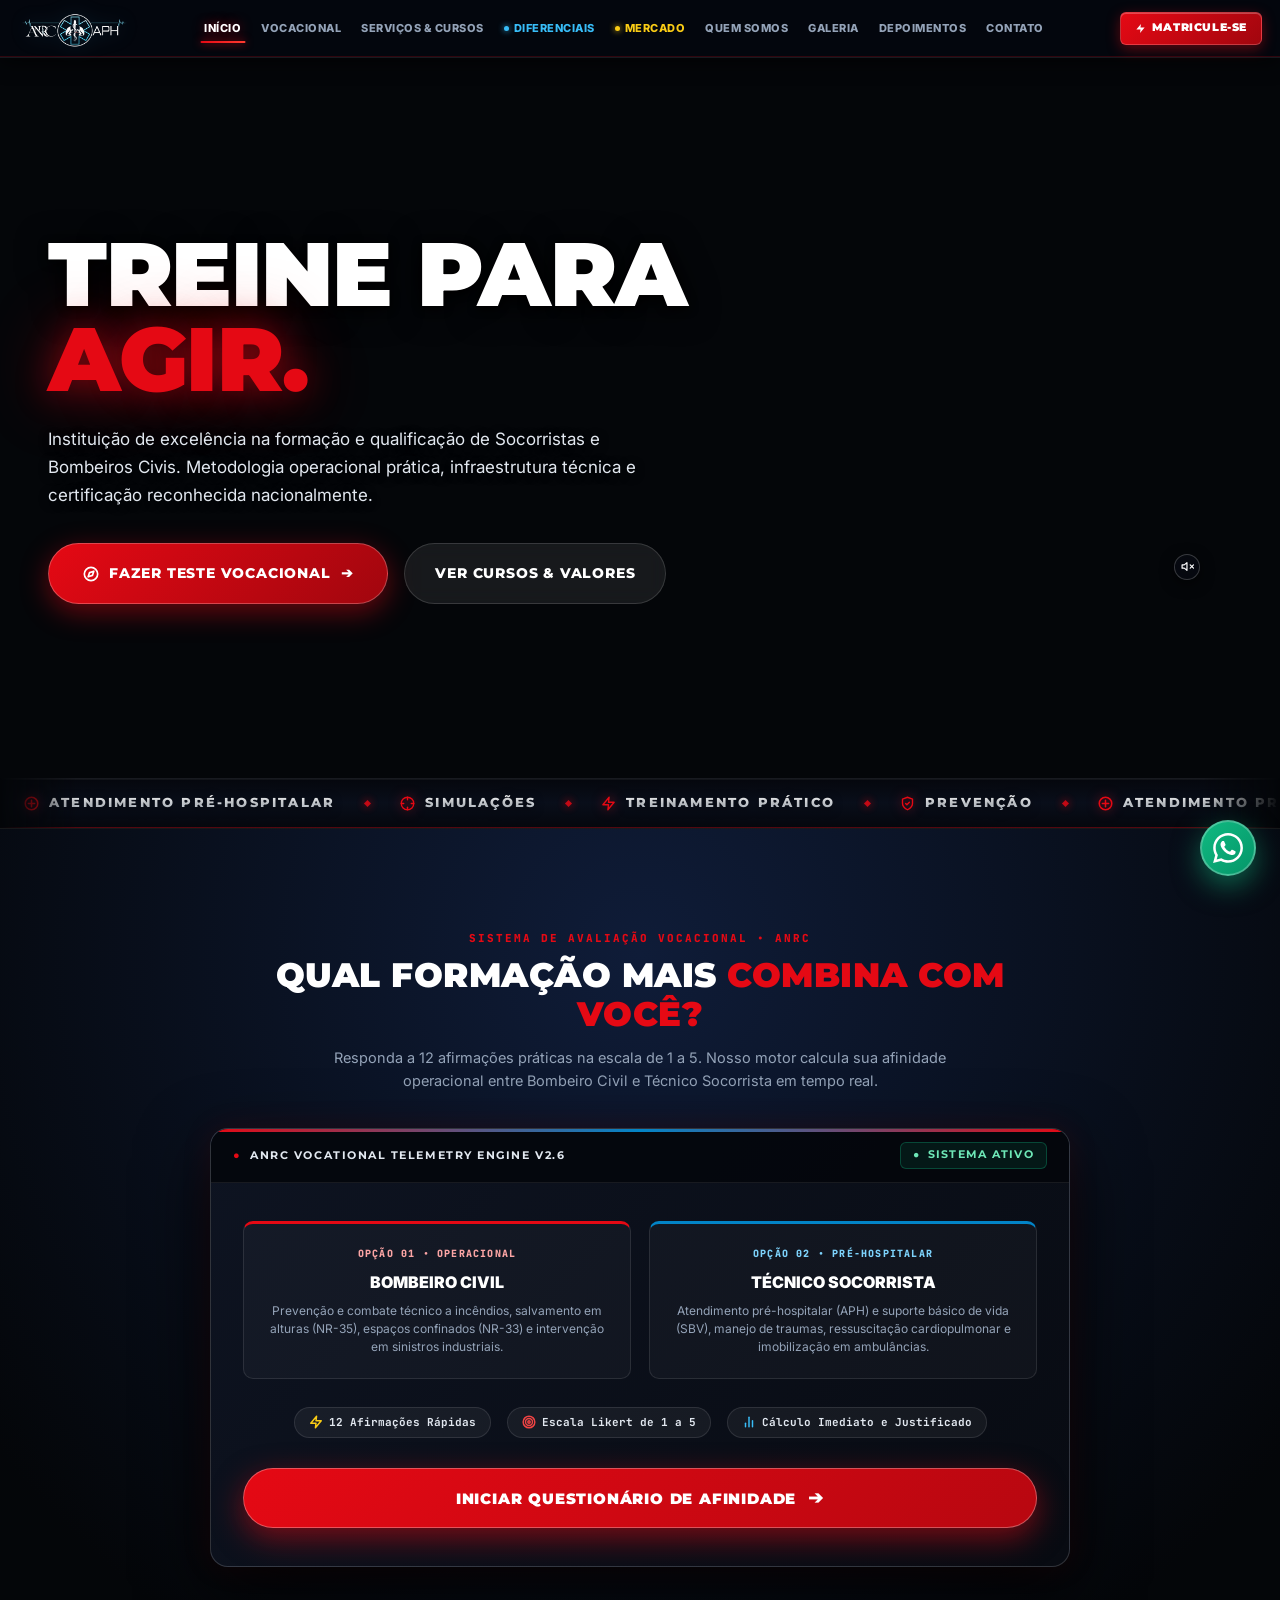
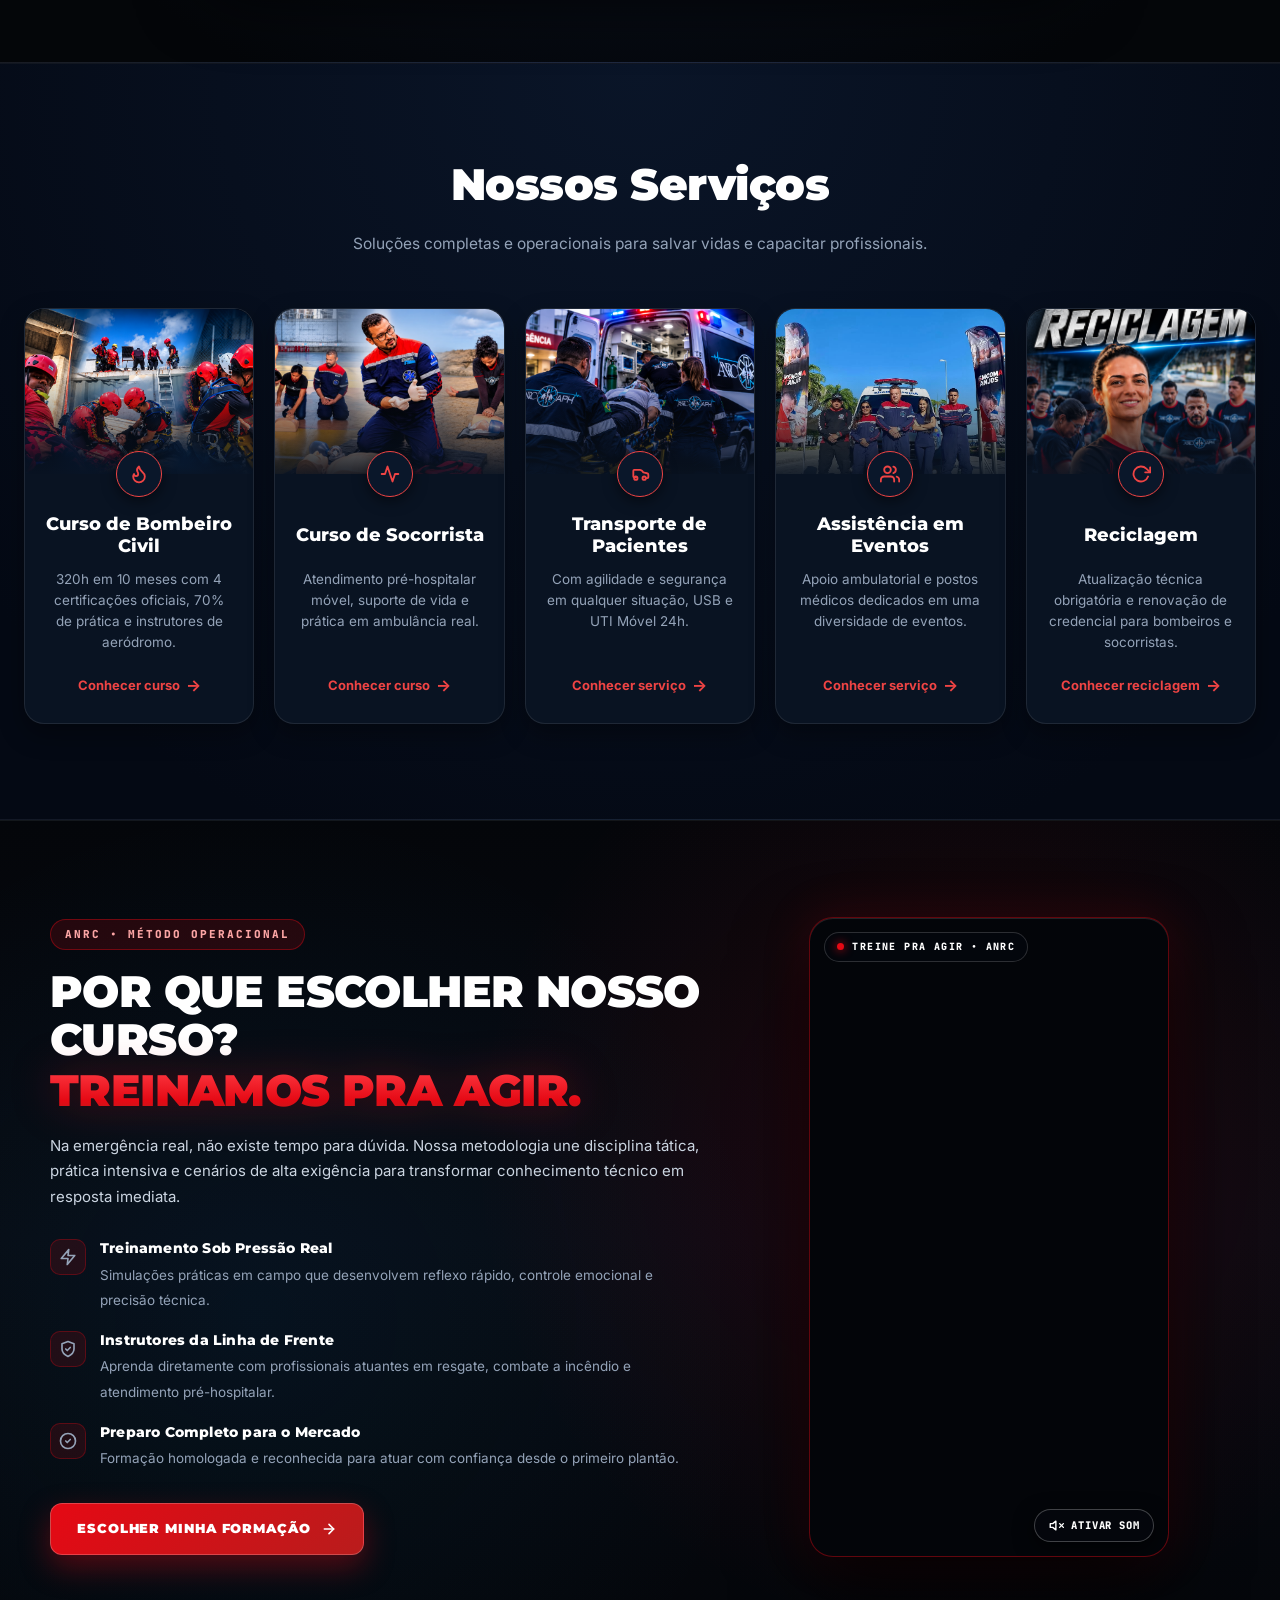
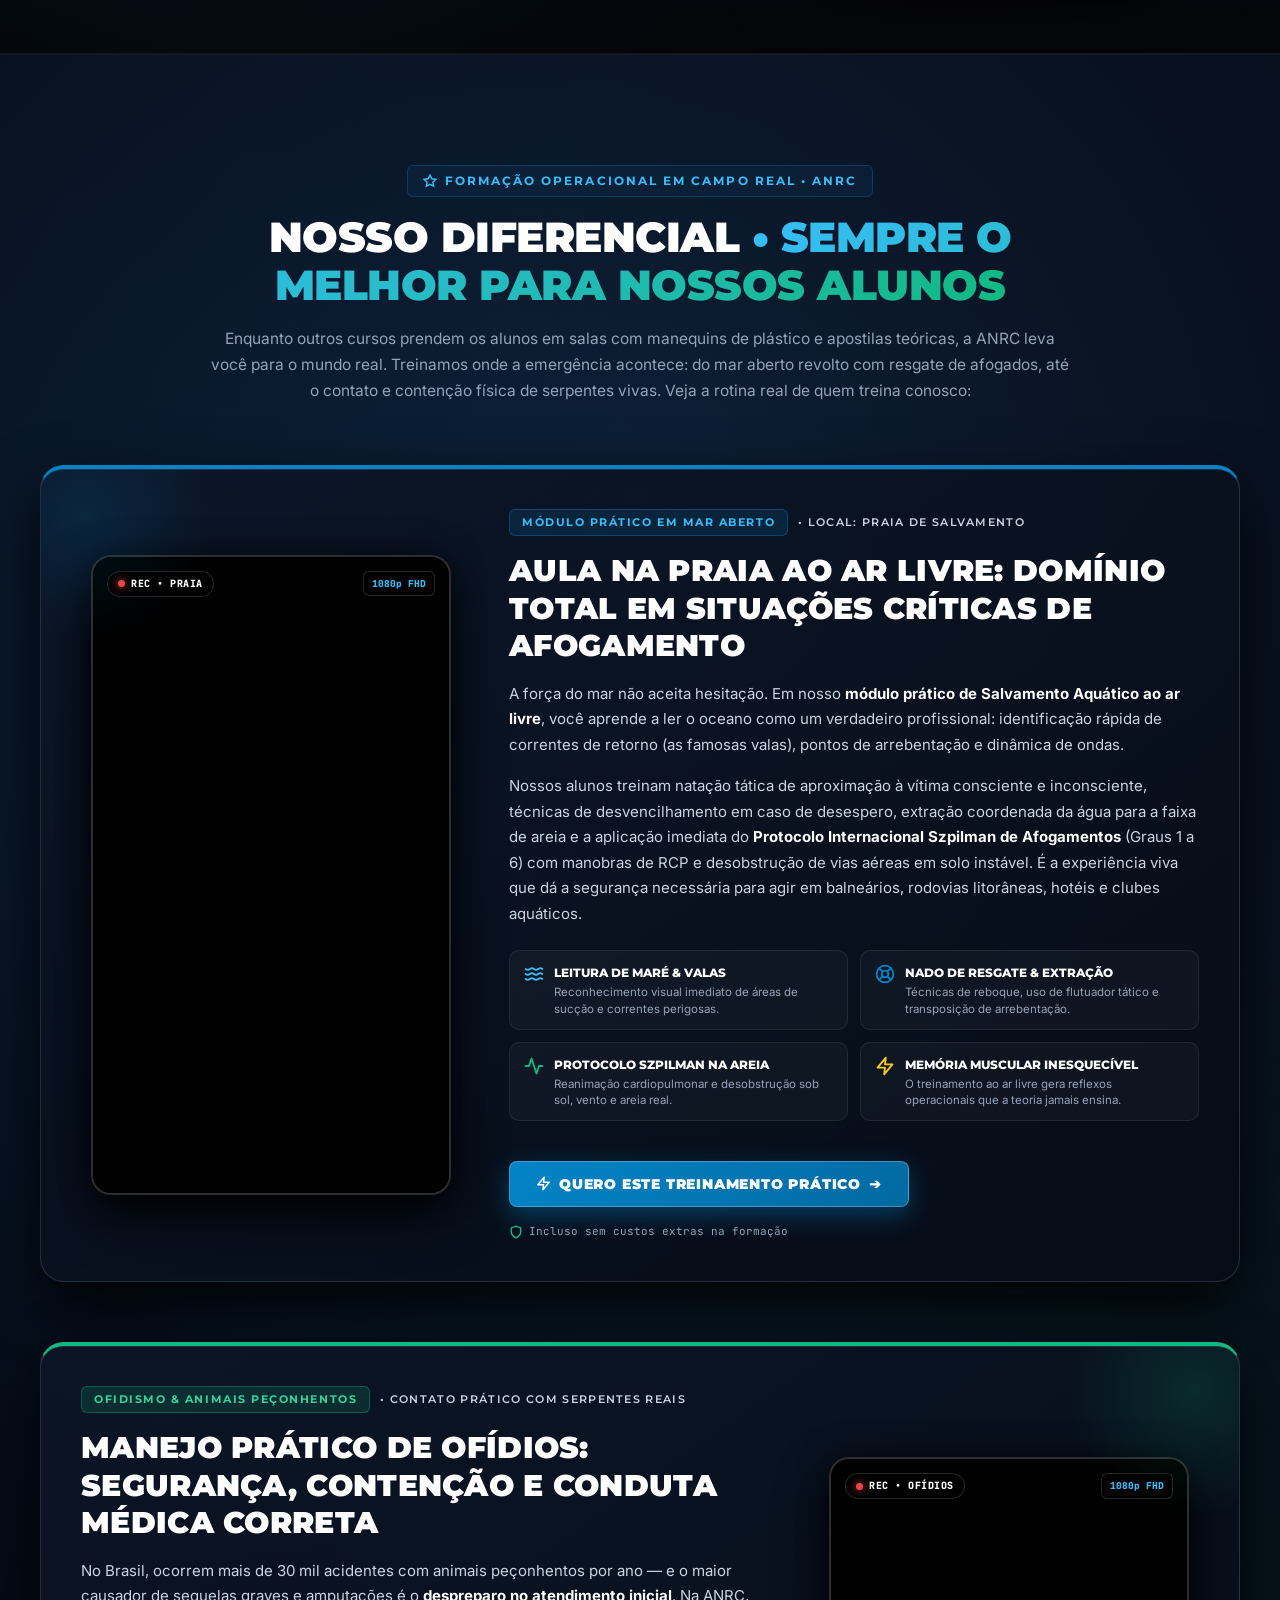
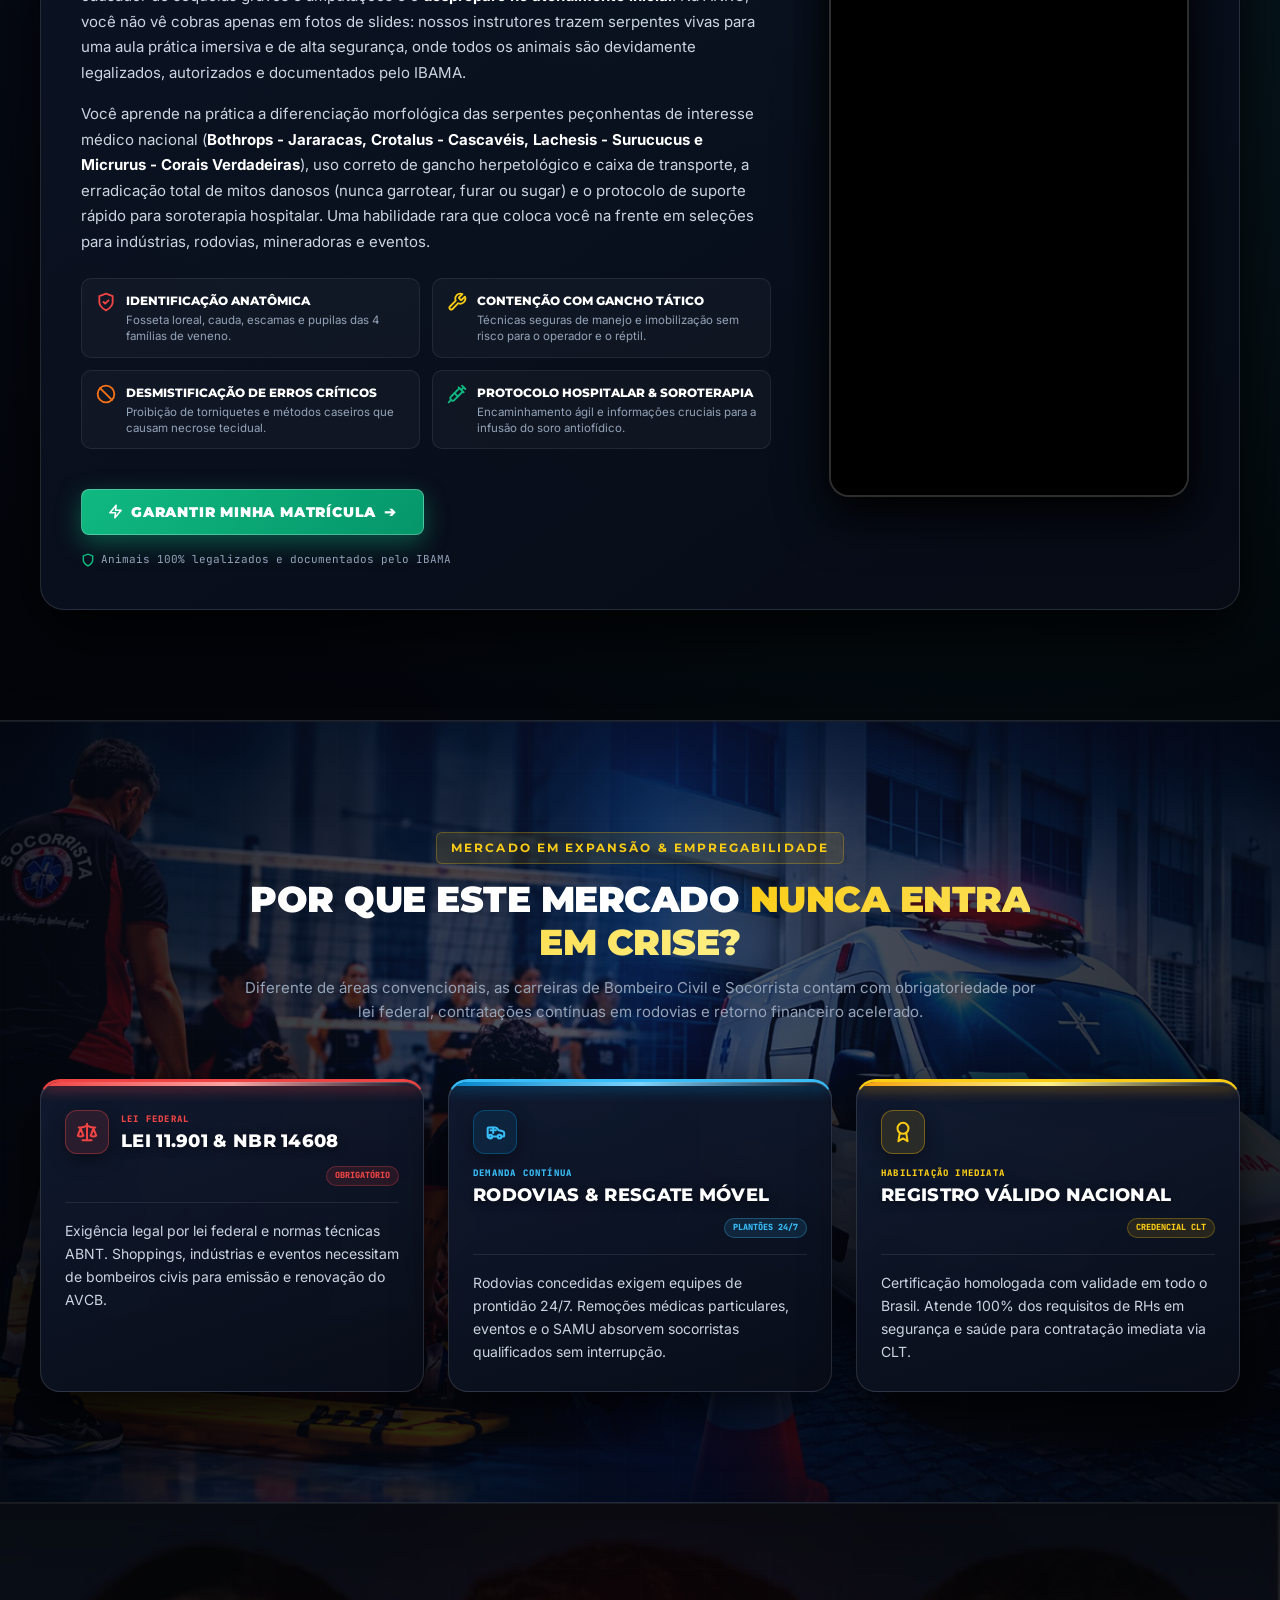
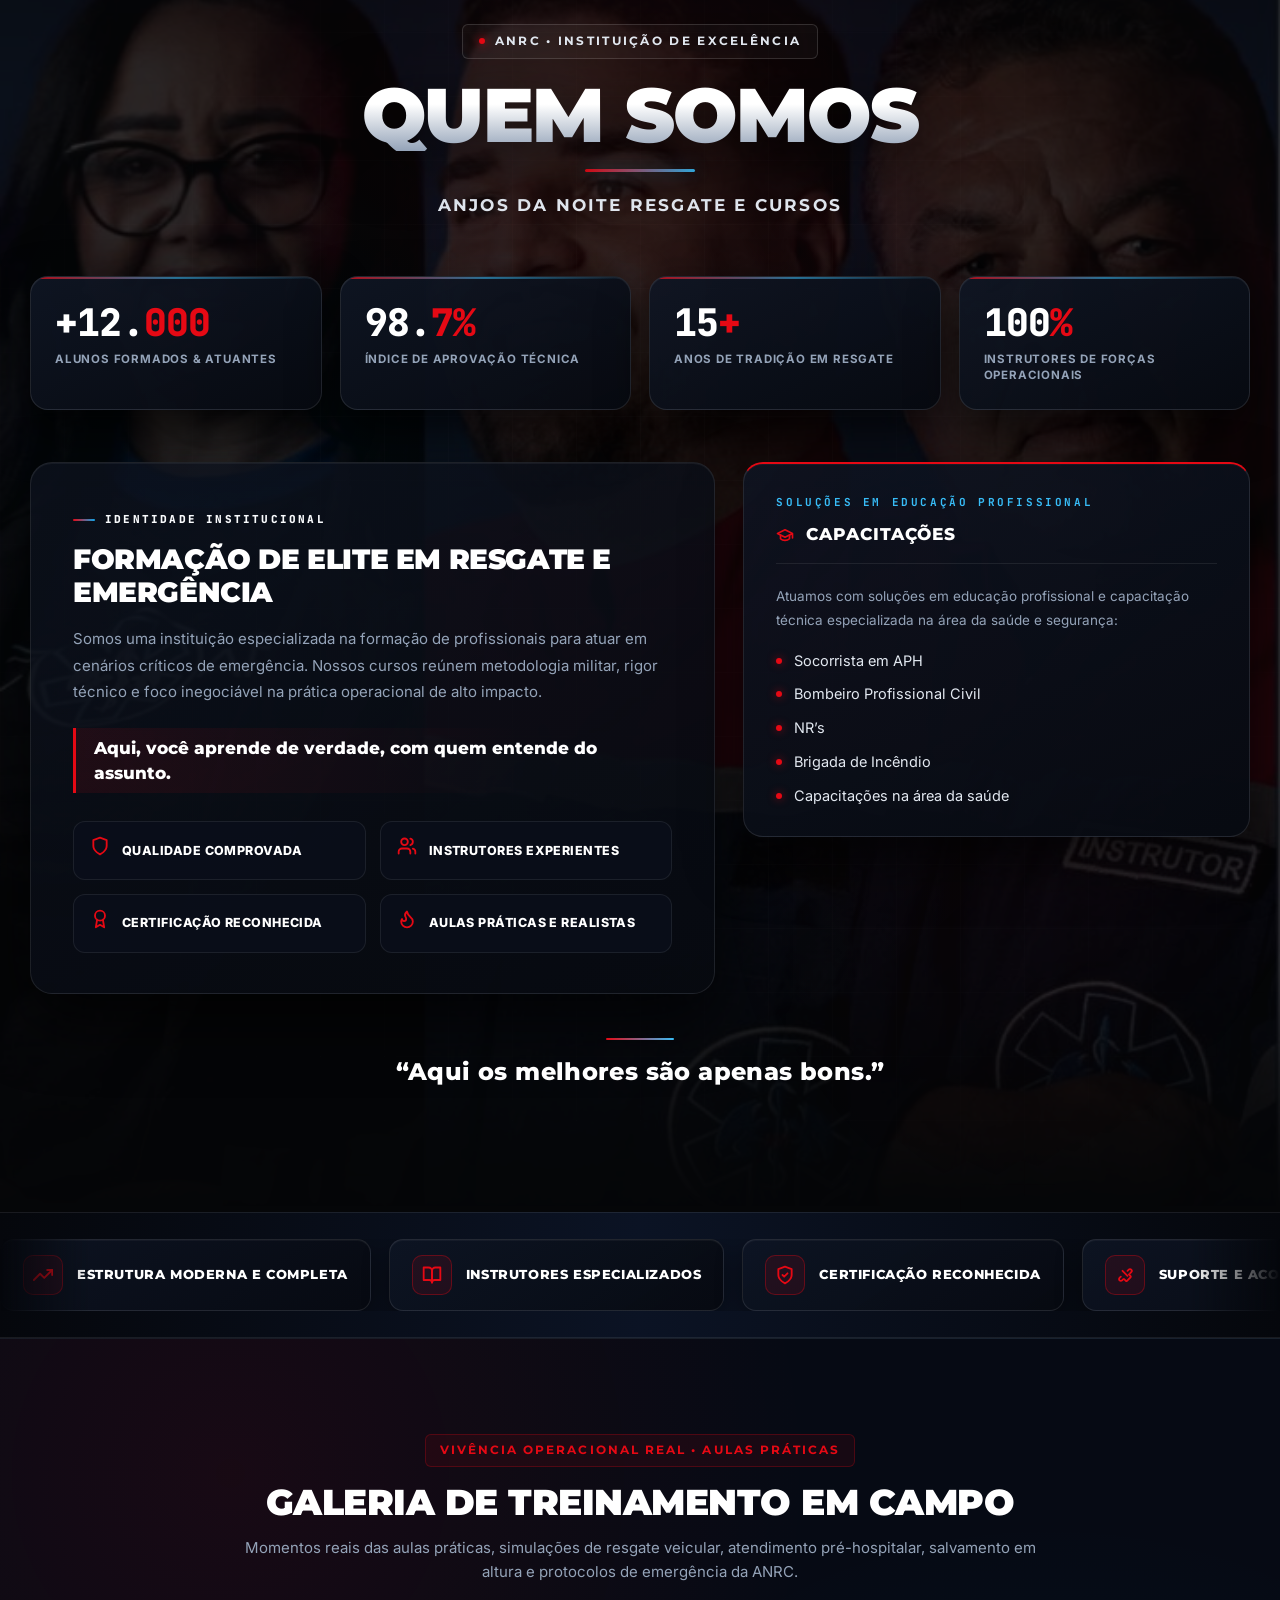
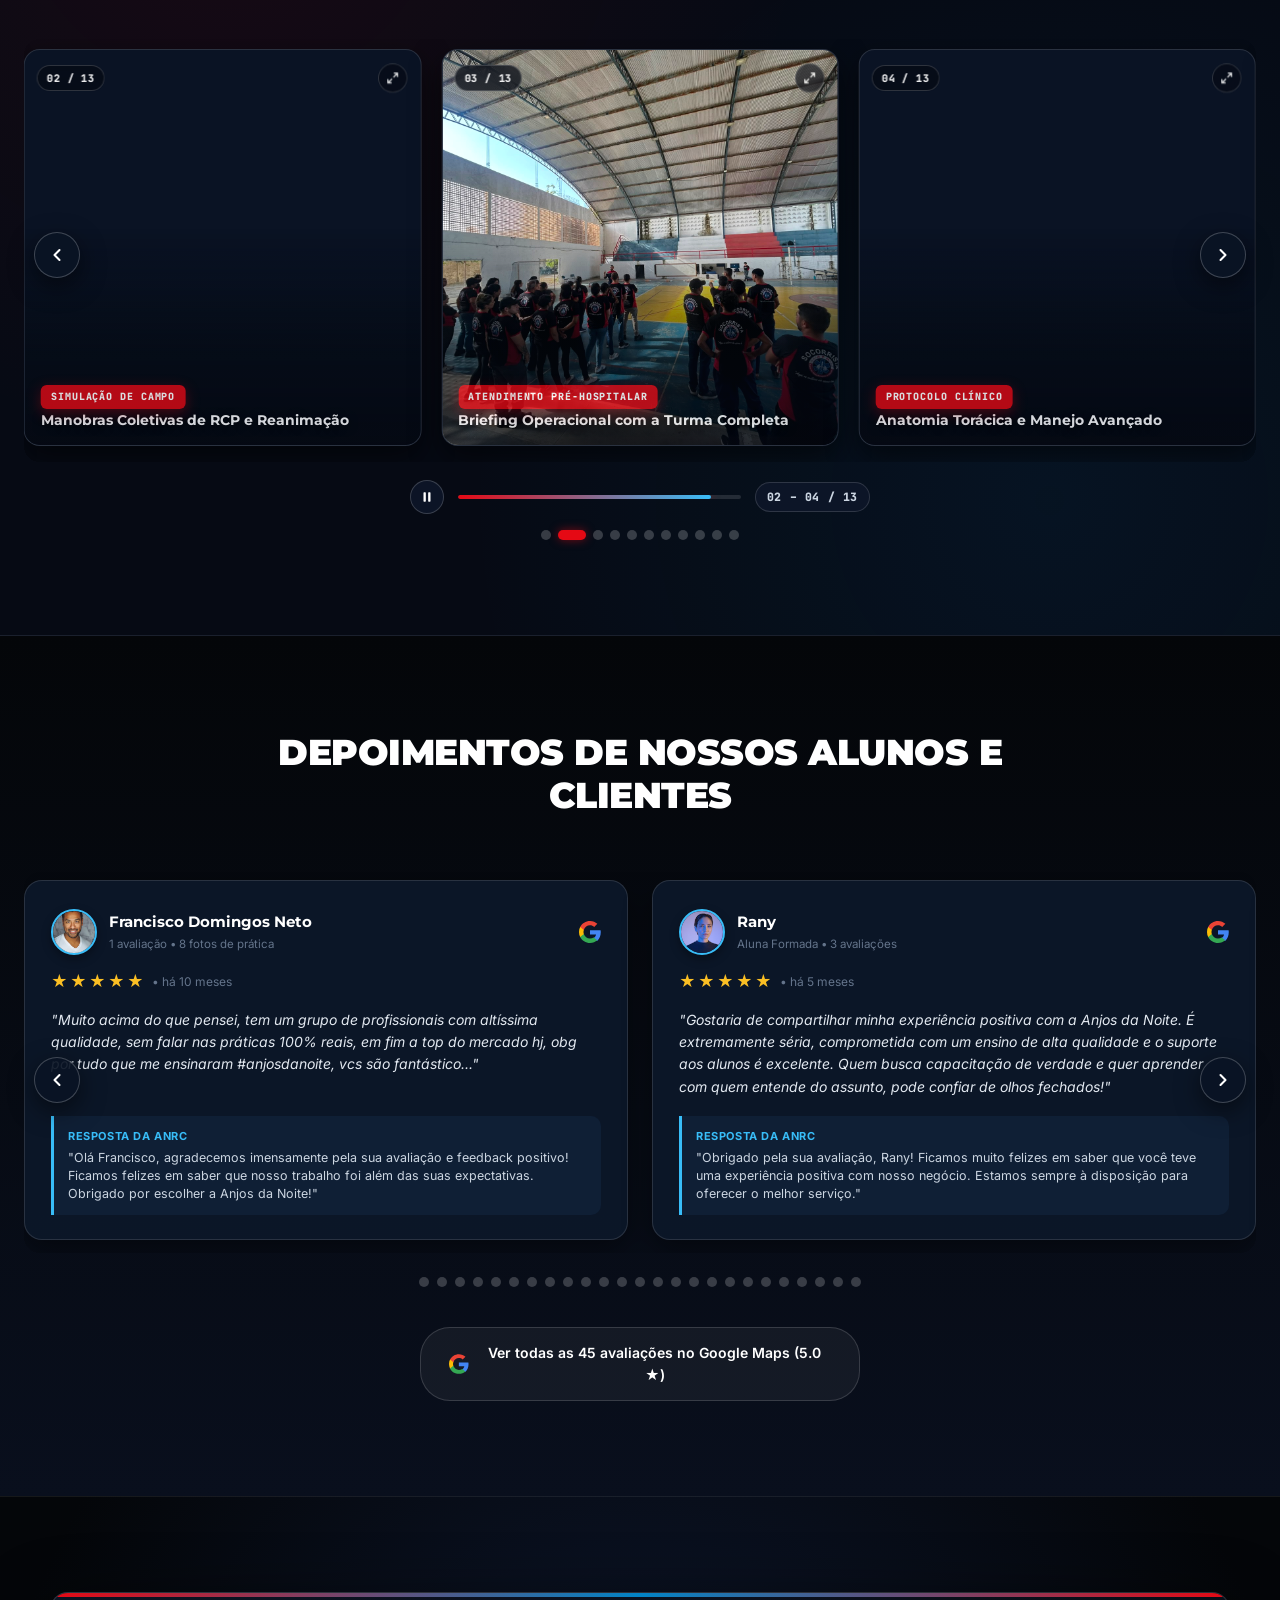
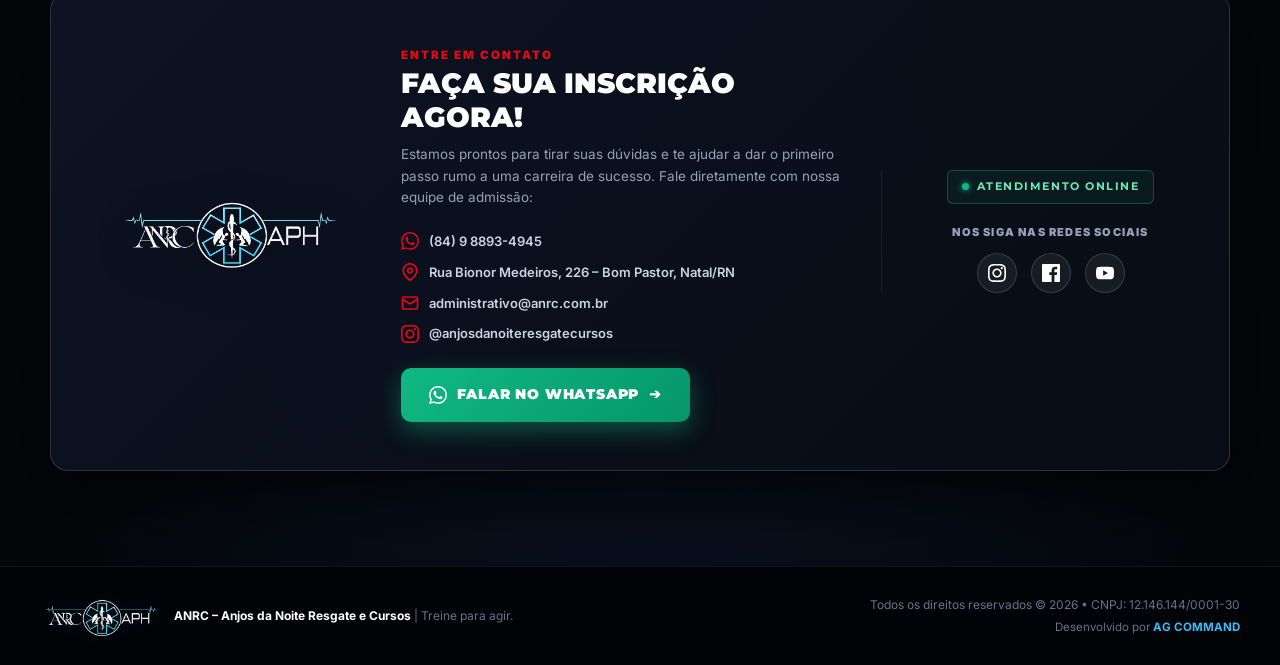
==== commit 429581a5: "Add files via upload" ====
--- a/index.html
+++ b/index.html
@@ -1,15329 +1,15493 @@
-<!DOCTYPE html>
-<html lang="pt-BR">
-
-<head>
-  <meta charset="UTF-8">
-  <meta name="viewport" content="width=device-width, initial-scale=1.0, maximum-scale=5.0">
-  <title>ANRC | Anjos da Noite Resgate e Cursos – Escola Oficial de Formação</title>
-  <link rel="icon" type="image/png" href="assets/img/logopag.png">
-  <link rel="shortcut icon" type="image/png" href="assets/img/logopag.png">
-  <link rel="apple-touch-icon" href="assets/img/logopag.png">
-  <meta name="description"
-    content="Centro de excelência e formação profissional especializada em Bombeiro Civil e Socorrista (APH). Estrutura tática, simulação de alto realismo e certificação homologada.">
-  <meta name="keywords"
-    content="Bombeiro Civil, Socorrista, APH, Suporte Básico de Vida, Treinamento de Emergência, Resgate, ANRC, Anjos da Noite">
-
-  <!-- Open Graph -->
-  <meta property="og:title" content="ANRC | Anjos da Noite Resgate e Cursos">
-  <meta property="og:description"
-    content="Treine para agir. Formação profissional de excelência para Bombeiro Civil e Socorrista.">
-  <meta property="og:type" content="website">
-
-  <!-- Fontes Corporativas Institucionais -->
-  <link rel="preconnect" href="https://fonts.googleapis.com">
-  <link rel="preconnect" href="https://fonts.gstatic.com" crossorigin>
-  <link
-    href="https://fonts.googleapis.com/css2?family=Cinzel:wght@700;800;900&family=Inter:wght@300;400;500;600;700;800&family=Montserrat:wght@500;600;700;800;900&family=JetBrains+Mono:wght@500;700;800&display=swap"
-    rel="stylesheet">
-
-  <style>
-    /* =====================================================================
-       DESIGN SYSTEM INSTITUCIONAL DE GRANDE EMPRESA – ANRC
-       FUNDO LIVRE PARA VÍDEO CINEMATOGRÁFICO // 100% VETORIAL & ELEGANTE
-       ===================================================================== */
-    :root {
-      --bg-black: #040609;
-      --bg-dark: #080c14;
-      --bg-navy-dark: #0b111e;
-      --bg-navy-card: rgba(12, 19, 34, 0.85);
-      --bg-navy-hover: rgba(18, 28, 48, 0.95);
-
-      --red-primary: #E50914;
-      --red-bright: #ff1f26;
-      --red-dark: #a1060e;
-      --red-glow: rgba(229, 9, 20, 0.45);
-      --red-subtle: rgba(229, 9, 20, 0.12);
-
-      --blue-tactical: #0a4b8c;
-      --blue-medical: #0284c7;
-      --blue-glow: rgba(2, 132, 199, 0.4);
-
-      --metal-platinum: #f1f5f9;
-      --metal-silver: #cbd5e1;
-      --metal-steel: #64748b;
-      --metal-border: rgba(255, 255, 255, 0.14);
-      --metal-border-subtle: rgba(255, 255, 255, 0.07);
-
-      --text-white: #ffffff;
-      --text-muted: #94a3b8;
-      --text-dim: #64748b;
-
-      --radius-sm: 6px;
-      --radius-md: 10px;
-      --radius-lg: 18px;
-      --radius-pill: 9999px;
-
-      --font-display: 'Montserrat', sans-serif;
-      --font-serif: 'Cinzel', serif;
-      --font-body: 'Inter', sans-serif;
-      --font-mono: 'JetBrains Mono', monospace;
-
-      --shadow-chassis: 0 20px 50px rgba(0, 0, 0, 0.85);
-      --shadow-red: 0 8px 30px rgba(229, 9, 20, 0.35);
-    }
-
-    * {
-      box-sizing: border-box;
-      margin: 0;
-      padding: 0;
-    }
-
-    html {
-      scroll-behavior: smooth;
-      background-color: var(--bg-black);
-      color: var(--text-white);
-      font-family: var(--font-body);
-      overflow-x: hidden;
-    }
-
-    body {
-      background-color: var(--bg-black);
-      min-height: 100vh;
-      overflow-x: hidden;
-      line-height: 1.6;
-      -webkit-font-smoothing: antialiased;
-      position: relative;
-    }
-
-    /* =====================================================================
-       SEÇÃO DO QUIZ INTERATIVO PREMIUM (ABAIXO DA FORMAÇÃO)
-       ===================================================================== */
-    .section-interactive-quiz {
-      padding: 95px 24px;
-      background: radial-gradient(circle at 50% 15%, #0f1c38 0%, var(--bg-black) 85%);
-      border-top: 1.5px solid var(--metal-border-subtle);
-      border-bottom: 1.5px solid var(--metal-border-subtle);
-      position: relative;
-      z-index: 2;
-    }
-
-    .iq-container {
-      max-width: 860px;
-      margin: 0 auto;
-      width: 100%;
-    }
-
-    .iq-header-center {
-      text-align: center;
-      margin-bottom: 36px;
-    }
-
-    .iq-overline-tag {
-      font-family: var(--font-mono);
-      font-size: 11px;
-      font-weight: 800;
-      color: var(--red-primary);
-      letter-spacing: 2px;
-      text-transform: uppercase;
-      display: inline-block;
-      margin-bottom: 8px;
-    }
-
-    .iq-heading-title {
-      font-family: var(--font-display);
-      font-size: 34px;
-      font-weight: 900;
-      color: #ffffff;
-      text-transform: uppercase;
-      letter-spacing: 0.5px;
-      line-height: 1.15;
-      margin-bottom: 12px;
-    }
-
-    .iq-heading-title span {
-      color: var(--red-primary);
-    }
-
-    .iq-subtitle-text {
-      font-size: 14.5px;
-      color: #94a3b8;
-      max-width: 640px;
-      margin: 0 auto;
-      line-height: 1.6;
-    }
-
-    /* CHASSIS DO TERMINAL */
-    .iq-terminal-chassis {
-      background: linear-gradient(135deg, rgba(14, 20, 34, 0.98) 0%, rgba(8, 11, 18, 0.99) 100%);
-      border: 1.5px solid rgba(255, 255, 255, 0.16);
-      border-radius: var(--radius-lg);
-      box-shadow: 0 24px 70px rgba(0, 0, 0, 0.85), 0 0 30px rgba(229, 9, 20, 0.12);
-      overflow: hidden;
-      position: relative;
-    }
-
-    .iq-terminal-chassis::before {
-      content: '';
-      position: absolute;
-      top: 0;
-      left: 0;
-      right: 0;
-      height: 3px;
-      background: linear-gradient(90deg, #e50914, #0284c7, #e50914);
-      z-index: 5;
-    }
-
-    /* Topbar do HUD */
-    .iq-hud-topbar {
-      background: rgba(4, 6, 12, 0.9);
-      padding: 12px 20px;
-      padding: 13px 22px;
-      display: flex;
-      align-items: center;
-      justify-content: space-between;
-      border-bottom: 1px solid rgba(255, 255, 255, 0.08);
-      font-family: var(--font-mono);
-      font-family: var(--font-display);
-      font-size: 11px;
-    }
-
-    .iq-hud-title {
-      color: #cbd5e1;
-      color: #e2e8f0;
-      font-weight: 700;
-      letter-spacing: 0.8px;
-      letter-spacing: 0.14em;
-      text-transform: uppercase;
-      display: flex;
-      align-items: center;
-      gap: 8px;
-      gap: 9px;
-    }
-
-    .iq-hud-status {
-      display: inline-flex;
-      align-items: center;
-      gap: 6px;
-      background: rgba(16, 185, 129, 0.12);
-      gap: 7px;
-      background: rgba(16, 185, 129, 0.1);
-      border: 1px solid rgba(16, 185, 129, 0.3);
-      color: #6ee7b7;
-      padding: 2px 10px;
-      border-radius: var(--radius-pill);
-      font-weight: 800;
-      font-size: 10px;
-      padding: 4px 12px;
-      border-radius: 6px;
-      font-weight: 700;
-      font-size: 10.5px;
-      letter-spacing: 0.12em;
-      text-transform: uppercase;
-    }
-
-    /* Telas / Views */
-    .iq-view {
-      display: none;
-      padding: 38px 32px;
-      animation: iqFadeIn 0.35s ease;
-    }
-
-    .iq-view.active {
-      display: block;
-    }
-
-    @keyframes iqFadeIn {
-      from {
-        opacity: 0;
-        transform: translateY(8px);
-      }
-
-      to {
-        opacity: 1;
-        transform: translateY(0);
-      }
-    }
-
-    /* TELA 1: INTRO */
-    .iq-intro-careers-grid {
-      display: grid;
-      grid-template-columns: 1fr 1fr;
-      gap: 18px;
-      margin-bottom: 28px;
-    }
-
-    .iq-career-preview-box {
-      background: rgba(255, 255, 255, 0.03);
-      border: 1px solid rgba(255, 255, 255, 0.1);
-      border-radius: var(--radius-md);
-      padding: 22px 18px;
-      text-align: center;
-      transition: all 0.3s;
-    }
-
-    .iq-career-preview-box:hover {
-      border-color: rgba(255, 255, 255, 0.25);
-      transform: translateY(-2px);
-    }
-
-    .iq-career-preview-box.bombeiro {
-      border-top: 3px solid var(--red-primary);
-    }
-
-    .iq-career-preview-box.socorrista {
-      border-top: 3px solid #0284c7;
-    }
-
-    .iq-career-badge-tag {
-      font-family: var(--font-mono);
-      font-size: 10px;
-      font-weight: 800;
-      letter-spacing: 1.2px;
-      text-transform: uppercase;
-      margin-bottom: 8px;
-      display: block;
-    }
-
-    .iq-career-title {
-      font-size: 16px;
-      font-weight: 900;
-      color: #fff;
-      margin-bottom: 6px;
-      text-transform: uppercase;
-    }
-
-    .iq-career-text {
-      font-size: 12px;
-      color: #94a3b8;
-      line-height: 1.5;
-    }
-
-    .iq-intro-pillars-row {
-      display: flex;
-      justify-content: center;
-      gap: 16px;
-      margin-bottom: 30px;
-      flex-wrap: wrap;
-    }
-
-    .iq-pillar-badge {
-      display: inline-flex;
-      align-items: center;
-      gap: 6px;
-      font-family: var(--font-mono);
-      font-size: 11px;
-      font-weight: 700;
-      color: #e2e8f0;
-      background: rgba(255, 255, 255, 0.05);
-      padding: 6px 14px;
-      border-radius: var(--radius-pill);
-      border: 1px solid rgba(255, 255, 255, 0.1);
-    }
-
-    .iq-btn-start-cta {
-      background: linear-gradient(135deg, var(--red-primary) 0%, #b80710 100%);
-      color: #ffffff;
-      font-family: var(--font-display);
-      font-size: 15px;
-      font-weight: 900;
-      letter-spacing: 0.8px;
-      text-transform: uppercase;
-      border: 1px solid rgba(255, 255, 255, 0.3);
-      padding: 18px 36px;
-      border-radius: var(--radius-pill);
-      cursor: pointer;
-      display: flex;
-      align-items: center;
-      justify-content: center;
-      gap: 12px;
-      width: 100%;
-      box-shadow: 0 10px 30px rgba(229, 9, 20, 0.5);
-      transition: all 0.25s ease;
-    }
-
-    .iq-btn-start-cta:hover {
-      filter: brightness(1.15);
-      transform: translateY(-2px);
-      box-shadow: 0 14px 40px rgba(229, 9, 20, 0.7);
-    }
-
-    /* TELA 2: QUESTIONÁRIO */
-    .iq-progress-labels-row {
-      display: flex;
-      justify-content: space-between;
-      align-items: center;
-      font-family: var(--font-mono);
-      font-size: 11px;
-      font-weight: 800;
-      color: #cbd5e1;
-      margin-bottom: 8px;
-      text-transform: uppercase;
-    }
-
-    .iq-progress-track {
-      width: 100%;
-      height: 8px;
-      background: rgba(255, 255, 255, 0.08);
-      border-radius: var(--radius-pill);
-      overflow: hidden;
-      margin-bottom: 24px;
-    }
-
-    .iq-progress-fill {
-      height: 100%;
-      width: 8%;
-      background: linear-gradient(90deg, var(--red-primary), #0284c7);
-      box-shadow: 0 0 12px rgba(229, 9, 20, 0.6);
-      border-radius: var(--radius-pill);
-      transition: width 0.35s ease;
-    }
-
-    .iq-statement-card {
-      background: rgba(255, 255, 255, 0.03);
-      border: 1px solid rgba(255, 255, 255, 0.12);
-      border-radius: var(--radius-md);
-      padding: 28px 24px;
-      margin-bottom: 26px;
-      text-align: left;
-    }
-
-    .iq-statement-badge {
-      font-family: var(--font-mono);
-      font-size: 11px;
-      font-weight: 800;
-      color: #fca5a5;
-      letter-spacing: 1px;
-      margin-bottom: 12px;
-      display: flex;
-      align-items: center;
-      gap: 6px;
-    }
-
-    .iq-statement-text {
-      font-size: 18px;
-      font-weight: 700;
-      color: #ffffff;
-      line-height: 1.5;
-    }
-
-    /* Escala Likert 1 a 5 */
-    .iq-likert-group {
-      display: grid;
-      grid-template-columns: repeat(5, 1fr);
-      gap: 10px;
-      margin-bottom: 30px;
-    }
-
-    .iq-likert-btn {
-      background: rgba(255, 255, 255, 0.04);
-      border: 1.5px solid rgba(255, 255, 255, 0.14);
-      border-radius: var(--radius-md);
-      padding: 16px 8px;
-      cursor: pointer;
-      display: flex;
-      flex-direction: column;
-      align-items: center;
-      gap: 8px;
-      transition: all 0.2s ease;
-      color: #ffffff;
-      user-select: none;
-    }
-
-    .iq-likert-btn:hover {
-      background: rgba(255, 255, 255, 0.09);
-      border-color: rgba(255, 255, 255, 0.3);
-      transform: translateY(-2px);
-    }
-
-    .iq-likert-btn.selected {
-      background: rgba(229, 9, 20, 0.2);
-      border-color: var(--red-primary);
-      box-shadow: 0 0 16px rgba(229, 9, 20, 0.5);
-      transform: scale(1.03);
-    }
-
-    .iq-likert-num {
-      width: 32px;
-      height: 32px;
-      border-radius: 50%;
-      background: rgba(255, 255, 255, 0.08);
-      display: flex;
-      align-items: center;
-      justify-content: center;
-      font-family: var(--font-mono);
-      font-size: 14px;
-      font-weight: 800;
-      color: #ffffff;
-      transition: all 0.2s;
-    }
-
-    .iq-likert-btn.selected .iq-likert-num {
-      background: var(--red-primary);
-      color: #ffffff;
-      box-shadow: 0 0 10px var(--red-primary);
-    }
-
-    .iq-likert-label {
-      font-size: 11px;
-      font-weight: 700;
-      color: #cbd5e1;
-      text-align: center;
-      line-height: 1.25;
-    }
-
-    .iq-nav-actions-row {
-      display: flex;
-      justify-content: space-between;
-      gap: 14px;
-    }
-
-    .iq-btn-prev {
-      background: rgba(255, 255, 255, 0.06);
-      border: 1px solid rgba(255, 255, 255, 0.15);
-      color: #cbd5e1;
-      font-family: var(--font-display);
-      font-size: 13px;
-      font-weight: 800;
-      text-transform: uppercase;
-      padding: 12px 24px;
-      border-radius: var(--radius-pill);
-      cursor: pointer;
-      transition: all 0.2s;
-    }
-
-    .iq-btn-prev:hover:not(:disabled) {
-      background: rgba(255, 255, 255, 0.15);
-      color: #ffffff;
-    }
-
-    .iq-btn-prev:disabled {
-      opacity: 0.35;
-      cursor: not-allowed;
-    }
-
-    .iq-btn-next {
-      background: linear-gradient(135deg, var(--red-primary) 0%, #b80710 100%);
-      border: 1px solid rgba(255, 255, 255, 0.25);
-      color: #ffffff;
-      font-family: var(--font-display);
-      font-size: 13px;
-      font-weight: 800;
-      text-transform: uppercase;
-      padding: 12px 30px;
-      border-radius: var(--radius-pill);
-      cursor: pointer;
-      display: inline-flex;
-      align-items: center;
-      gap: 8px;
-      transition: all 0.2s;
-      box-shadow: 0 6px 18px rgba(229, 9, 20, 0.4);
-    }
-
-    .iq-btn-next:hover:not(:disabled) {
-      filter: brightness(1.15);
-      transform: translateY(-2px);
-    }
-
-    .iq-btn-next:disabled {
-      opacity: 0.4;
-      cursor: not-allowed;
-    }
-
-    /* TELA 3: CAPTAÇÃO DE LEAD */
-    .iq-lead-title {
-      font-size: 22px;
-      font-weight: 900;
-      color: #ffffff;
-      text-transform: uppercase;
-      margin-bottom: 6px;
-    }
-
-    .iq-lead-subtitle {
-      font-size: 13.5px;
-      color: #94a3b8;
-      margin-bottom: 24px;
-    }
-
-    .iq-form-group {
-      margin-bottom: 16px;
-      text-align: left;
-    }
-
-    .iq-form-label {
-      display: block;
-      font-family: var(--font-mono);
-      font-size: 11px;
-      font-weight: 800;
-      color: #cbd5e1;
-      text-transform: uppercase;
-      margin-bottom: 6px;
-    }
-
-    .iq-form-input {
-      width: 100%;
-      background: rgba(0, 0, 0, 0.45);
-      border: 1.5px solid rgba(255, 255, 255, 0.16);
-      border-radius: var(--radius-md);
-      padding: 14px 18px;
-      color: #ffffff;
-      font-size: 15px;
-      font-family: inherit;
-      outline: none;
-      transition: border-color 0.2s;
-    }
-
-    .iq-form-input:focus {
-      border-color: var(--red-primary);
-      box-shadow: 0 0 12px rgba(229, 9, 20, 0.4);
-    }
-
-    .iq-error-msg {
-      color: #f87171;
-      font-size: 11px;
-      margin-top: 4px;
-      display: none;
-    }
-
-    /* TELA 4: CARREGANDO */
-    .iq-analyzing-box {
-      padding: 40px 20px;
-      text-align: center;
-    }
-
-    .iq-radar-spinner {
-      width: 64px;
-      height: 64px;
-      border: 3px solid rgba(229, 9, 20, 0.2);
-      border-top-color: var(--red-primary);
-      border-radius: 50%;
-      animation: iqSpin 0.9s linear infinite;
-      margin: 0 auto 20px;
-    }
-
-    @keyframes iqSpin {
-      to {
-        transform: rotate(360deg);
-      }
-    }
-
-    /* TELA 5: RESULTADO DOSSIER */
-    .iq-result-card {
-      background: rgba(255, 255, 255, 0.02);
-      border: 1.5px solid rgba(255, 255, 255, 0.12);
-      border-radius: var(--radius-md);
-      padding: 30px;
-      text-align: left;
-      margin-bottom: 24px;
-    }
-
-    .iq-result-header-row {
-      display: flex;
-      justify-content: space-between;
-      align-items: center;
-      margin-bottom: 14px;
-      flex-wrap: wrap;
-      gap: 8px;
-    }
-
-    .iq-candidate-tag {
-      font-family: var(--font-mono);
-      font-size: 11px;
-      font-weight: 800;
-      color: #cbd5e1;
-      text-transform: uppercase;
-      background: rgba(255, 255, 255, 0.06);
-      padding: 4px 10px;
-      border-radius: 4px;
-    }
-
-    .iq-result-title-headline {
-      font-family: var(--font-display);
-      font-size: 30px;
-      font-weight: 900;
-      text-transform: uppercase;
-      letter-spacing: 0.5px;
-      margin-bottom: 18px;
-    }
-
-    .iq-scores-comparison-grid {
-      display: grid;
-      grid-template-columns: 1fr 1fr;
-      gap: 16px;
-      margin-bottom: 22px;
-    }
-
-    .iq-score-meter-box {
-      background: rgba(0, 0, 0, 0.4);
-      border: 1px solid rgba(255, 255, 255, 0.1);
-      border-radius: var(--radius-sm);
-      padding: 14px;
-    }
-
-    .iq-score-meter-label {
-      display: flex;
-      justify-content: space-between;
-      font-size: 11px;
-      font-weight: 800;
-      color: #cbd5e1;
-      text-transform: uppercase;
-      margin-bottom: 8px;
-    }
-
-    .iq-score-bar-track {
-      width: 100%;
-      height: 6px;
-      background: rgba(255, 255, 255, 0.08);
-      border-radius: 4px;
-      overflow: hidden;
-    }
-
-    .iq-score-bar-fill {
-      height: 100%;
-      border-radius: 4px;
-      transition: width 0.8s ease;
-    }
-
-    .iq-score-bar-fill.bombeiro {
-      background: var(--red-primary);
-    }
-
-    .iq-score-bar-fill.socorrista {
-      background: #0284c7;
-    }
-
-    .iq-result-desc {
-      font-size: 14px;
-      color: #e2e8f0;
-      line-height: 1.6;
-      margin-bottom: 20px;
-    }
-
-    .iq-justifications-box {
-      background: rgba(255, 255, 255, 0.03);
-      border-left: 3px solid var(--red-primary);
-      padding: 16px;
-      border-radius: 0 var(--radius-sm) var(--radius-sm) 0;
-      margin-bottom: 20px;
-    }
-
-    .iq-justifications-title {
-      font-size: 11.5px;
-      font-weight: 900;
-      color: #ffffff;
-      text-transform: uppercase;
-      letter-spacing: 0.5px;
-      margin-bottom: 8px;
-    }
-
-    .iq-justifications-list {
-      list-style: none;
-      padding: 0;
-      margin: 0;
-    }
-
-    .iq-justifications-list li {
-      font-size: 12.5px;
-      color: #cbd5e1;
-      margin-bottom: 6px;
-      padding-left: 14px;
-      position: relative;
-    }
-
-    .iq-justifications-list li::before {
-      content: '✓';
-      position: absolute;
-      left: 0;
-      color: #10b981;
-      font-weight: 900;
-    }
-
-    .iq-btn-whatsapp-result {
-      background: linear-gradient(135deg, #10b981 0%, #059669 100%);
-      color: #ffffff;
-      font-family: var(--font-display);
-      font-size: 15px;
-      font-weight: 900;
-      letter-spacing: 0.5px;
-      text-transform: uppercase;
-      padding: 16px 28px;
-      border-radius: var(--radius-pill);
-      text-decoration: none;
-      display: flex;
-      align-items: center;
-      justify-content: center;
-      gap: 10px;
-      margin-bottom: 12px;
-      box-shadow: 0 10px 26px rgba(16, 185, 129, 0.4);
-      transition: all 0.25s;
-    }
-
-    .iq-btn-whatsapp-result:hover {
-      filter: brightness(1.15);
-      transform: translateY(-2px);
-      box-shadow: 0 14px 34px rgba(16, 185, 129, 0.6);
-    }
-
-    .iq-btn-restart {
-      background: none;
-      border: 1px solid rgba(255, 255, 255, 0.2);
-      color: #94a3b8;
-      font-family: var(--font-mono);
-      font-size: 11.5px;
-      font-weight: 700;
-      padding: 10px 20px;
-      border-radius: var(--radius-pill);
-      cursor: pointer;
-      display: inline-flex;
-      align-items: center;
-      gap: 6px;
-      transition: all 0.2s;
-    }
-
-    .iq-btn-restart:hover {
-      border-color: #fff;
-      color: #fff;
-    }
-
-    @media (max-width: 768px) {
-      .iq-intro-careers-grid {
-        grid-template-columns: 1fr;
-      }
-
-      .iq-likert-group {
-        grid-template-columns: 1fr;
-        gap: 8px;
-      }
-
-      .iq-likert-btn {
-        flex-direction: row;
-        padding: 10px 14px;
-        text-align: left;
-      }
-
-      .iq-scores-comparison-grid {
-        grid-template-columns: 1fr;
-      }
-
-      .iq-heading-title {
-        font-size: 26px;
-      }
-
-      .iq-view {
-        padding: 24px 18px;
-      }
-    }
-
-    /* CABEÇALHO / NAVBAR CORPORATIVA SLIM & ULTRA-COMPACTA */
-    .site-header {
-      position: sticky;
-      top: 0;
-      z-index: 990;
-      background: rgba(4, 7, 14, 0.94);
-      backdrop-filter: blur(20px) saturate(180%);
-      -webkit-backdrop-filter: blur(20px) saturate(180%);
-      border-bottom: 1px solid rgba(255, 255, 255, 0.08);
-      box-shadow: 0 4px 20px rgba(0, 0, 0, 0.65), inset 0 -1px 0 rgba(229, 9, 20, 0.2);
-      transition: background 0.3s ease, border-color 0.3s ease, box-shadow 0.3s ease, height 0.3s ease;
-      height: 58px;
-      display: flex;
-      align-items: center;
-    }
-
-    .site-header.scrolled {
-      background: rgba(3, 5, 10, 0.98);
-      border-bottom-color: rgba(229, 9, 20, 0.35);
-      box-shadow: 0 6px 25px rgba(0, 0, 0, 0.9), inset 0 -1px 0 rgba(229, 9, 20, 0.35);
-      height: 52px;
-    }
-
-    .navbar-container {
-      max-width: 1400px;
-      width: 100%;
-      margin: 0 auto;
-      padding: 0 18px;
-      height: 100%;
-      display: flex;
-      align-items: center;
-      justify-content: space-between;
-      gap: 14px;
-      position: relative;
-      z-index: 2;
-      flex-wrap: nowrap;
-    }
-
-    /* Logo ANRC Oficial em SVG Compacto */
-    .brand-logo-link {
-      display: flex;
-      align-items: center;
-      gap: 10px;
-      text-decoration: none;
-      color: inherit;
-      cursor: pointer;
-      flex-shrink: 0;
-      user-select: none;
-    }
-
-    .logo-wings-emblem {
-      width: 38px;
-      height: 28px;
-      display: flex;
-      align-items: center;
-      justify-content: center;
-      filter: drop-shadow(0 0 8px rgba(229, 9, 20, 0.5));
-      transition: transform 0.25s ease, filter 0.25s ease;
-    }
-
-    .brand-logo-link:hover .logo-wings-emblem {
-      transform: scale(1.05);
-      filter: drop-shadow(0 0 12px rgba(229, 9, 20, 0.8));
-    }
-
-    .header-brand-logo-img {
-      height: 46px;
-      width: auto;
-      max-width: 170px;
-      object-fit: contain;
-      display: block;
-      filter: drop-shadow(0 0 10px rgba(56, 189, 248, 0.25));
-      transition: transform 0.25s ease, filter 0.25s ease;
-    }
-
-    .brand-logo-link:hover .header-brand-logo-img {
-      transform: scale(1.04);
-      filter: drop-shadow(0 0 14px rgba(56, 189, 248, 0.45));
-    }
-
-    .footer-brand-wrap {
-      display: flex;
-      align-items: center;
-      gap: 14px;
-      flex-wrap: wrap;
-    }
-
-    .footer-brand-logo-img {
-      height: 50px;
-      width: auto;
-      max-width: 170px;
-      object-fit: contain;
-      display: block;
-      filter: drop-shadow(0 0 8px rgba(56, 189, 248, 0.2));
-    }
-
-    .brand-typography {
-      display: flex;
-      flex-direction: column;
-      line-height: 1;
-    }
-
-    .brand-anrc-acronym {
-      font-family: var(--font-serif);
-      font-size: 18px;
-      font-weight: 900;
-      letter-spacing: 2px;
-      color: #ffffff;
-      text-shadow: 0 2px 6px rgba(0, 0, 0, 0.9);
-    }
-
-    .brand-name-full {
-      font-family: var(--font-display);
-      font-size: 7.5px;
-      font-weight: 800;
-      letter-spacing: 1.2px;
-      color: #93c5fd;
-      text-transform: uppercase;
-    }
-
-    .brand-tag-courses {
-      display: none;
-    }
-
-    /* Navegação Desktop Fluida & Compacta */
-    .desktop-nav-wrapper {
-      display: flex;
-      align-items: center;
-    }
-
-    .nav-links-menu {
-      display: flex;
-      align-items: center;
-      gap: clamp(6px, 1vw, 12px);
-      list-style: none;
-      margin: 0;
-      padding: 0;
-      flex-wrap: nowrap;
-    }
-
-    .nav-link-item a {
-      color: #94a3b8;
-      text-decoration: none;
-      font-size: 11px;
-      font-weight: 800;
-      letter-spacing: 0.5px;
-      text-transform: uppercase;
-      position: relative;
-      padding: 6px 4px;
-      transition: color 0.2s ease, text-shadow 0.2s ease;
-      white-space: nowrap;
-      display: inline-flex;
-      align-items: center;
-      gap: 5px;
-    }
-
-    .nav-link-item a:hover {
-      color: #ffffff;
-      text-shadow: 0 0 10px rgba(255, 255, 255, 0.5);
-    }
-
-    .nav-link-item a.active {
-      color: #ffffff;
-      text-shadow: 0 0 12px rgba(229, 9, 20, 0.6);
-    }
-
-    .nav-link-item a::after {
-      content: '';
-      position: absolute;
-      bottom: 0;
-      left: 50%;
-      transform: translateX(-50%);
-      width: 0;
-      height: 2px;
-      background: linear-gradient(90deg, #e50914, #ff3b30);
-      border-radius: 2px;
-      box-shadow: 0 0 8px #e50914;
-      transition: width 0.25s cubic-bezier(0.16, 1, 0.3, 1);
-    }
-
-    .nav-link-item a:hover::after,
-    .nav-link-item a.active::after {
-      width: 100%;
-    }
-
-    .nav-link-badge-dot {
-      width: 5px;
-      height: 5px;
-      border-radius: 50%;
-      background: #facc15;
-      box-shadow: 0 0 6px #facc15;
-      display: inline-block;
-    }
-
-    /* Ações no Topo */
-    .header-actions-group {
-      display: flex;
-      align-items: center;
-      gap: 10px;
-      flex-shrink: 0;
-    }
-
-    .btn-header-cta {
-      background: linear-gradient(135deg, var(--red-primary) 0%, var(--red-dark) 100%);
-      color: #ffffff;
-      font-family: var(--font-display);
-      font-size: 10.5px;
-      font-weight: 900;
-      letter-spacing: 0.6px;
-      text-transform: uppercase;
-      padding: 7px 14px;
-      border-radius: 6px;
-      text-decoration: none;
-      display: inline-flex;
-      align-items: center;
-      gap: 6px;
-      box-shadow: 0 4px 14px rgba(229, 9, 20, 0.4), inset 0 1px 0 rgba(255, 255, 255, 0.25);
-      transition: all 0.25s ease;
-      border: 1px solid rgba(255, 255, 255, 0.2);
-      white-space: nowrap;
-    }
-
-    .btn-header-cta:hover {
-      filter: brightness(1.15);
-      transform: translateY(-1px);
-      box-shadow: 0 6px 20px rgba(229, 9, 20, 0.65), inset 0 1px 0 rgba(255, 255, 255, 0.4);
-    }
-
-    /* Botão Hambúrguer Animado Mobile */
-    .mobile-menu-toggle {
-      display: none;
-      width: 38px;
-      height: 38px;
-      background: rgba(255, 255, 255, 0.05);
-      border: 1px solid rgba(255, 255, 255, 0.15);
-      border-radius: 8px;
-      color: #ffffff;
-      cursor: pointer;
-      flex-direction: column;
-      align-items: center;
-      justify-content: center;
-      gap: 4px;
-      padding: 0;
-      transition: all 0.25s ease;
-      flex-shrink: 0;
-    }
-
-    .mobile-menu-toggle:hover {
-      background: rgba(229, 9, 20, 0.15);
-      border-color: rgba(229, 9, 20, 0.4);
-      box-shadow: 0 0 15px rgba(229, 9, 20, 0.3);
-    }
-
-    .mobile-menu-toggle span {
-      display: block;
-      width: 18px;
-      height: 2px;
-      background: #ffffff;
-      border-radius: 2px;
-      transition: transform 0.3s ease, opacity 0.3s ease;
-    }
-
-    .mobile-menu-toggle.is-active span:nth-child(1) {
-      transform: translateY(6px) rotate(45deg);
-    }
-
-    .mobile-menu-toggle.is-active span:nth-child(2) {
-      opacity: 0;
-    }
-
-    .mobile-menu-toggle.is-active span:nth-child(3) {
-      transform: translateY(-6px) rotate(-45deg);
-    }
-
-    /* RESPONSIVIDADE DO CABEÇALHO (SLIM & RESPONSIVO) */
-    @media (max-width: 1100px) {
-      .desktop-nav-wrapper {
-        display: none !important;
-      }
-
-      .mobile-menu-toggle {
-        display: flex !important;
-      }
-    }
-
-    @media (max-width: 640px) {
-      .site-header {
-        height: 52px;
-      }
-
-      .site-header.scrolled {
-        height: 48px;
-      }
-
-      .navbar-container {
-        padding: 0 12px;
-        gap: 8px;
-      }
-
-      .brand-name-full {
-        display: none;
-      }
-
-      .brand-anrc-acronym {
-        font-size: 16px;
-      }
-
-      .logo-wings-emblem {
-        width: 30px;
-        height: 22px;
-      }
-
-      .btn-header-cta {
-        padding: 6px 10px;
-        font-size: 10px;
-        gap: 4px;
-      }
-
-      .btn-header-cta svg {
-        display: none;
-      }
-
-      .mobile-menu-toggle {
-        width: 34px;
-        height: 34px;
-      }
-    }
-
-    /* GAVETA / DRAWER MOBILE ULTRA-PREMIUM */
-    .mobile-nav-drawer {
-      position: fixed;
-      inset: 0;
-      z-index: 9999;
-      visibility: hidden;
-      pointer-events: none;
-      transition: visibility 0.35s ease;
-    }
-
-    .mobile-nav-drawer.active {
-      visibility: visible;
-      pointer-events: auto;
-    }
-
-    .mobile-nav-backdrop {
-      position: absolute;
-      inset: 0;
-      background: rgba(2, 4, 8, 0.82);
-      backdrop-filter: blur(10px);
-      -webkit-backdrop-filter: blur(10px);
-      opacity: 0;
-      transition: opacity 0.35s ease;
-    }
-
-    .mobile-nav-drawer.active .mobile-nav-backdrop {
-      opacity: 1;
-    }
-
-    .mobile-nav-chassis {
-      position: absolute;
-      top: 0;
-      right: 0;
-      bottom: 0;
-      width: min(88vw, 380px);
-      background: linear-gradient(180deg, #0a0f1d 0%, #050811 100%);
-      border-left: 1.5px solid rgba(255, 255, 255, 0.12);
-      box-shadow: -20px 0 60px rgba(0, 0, 0, 0.9), inset 0 1px 0 rgba(255, 255, 255, 0.1);
-      transform: translateX(100%);
-      transition: transform 0.35s cubic-bezier(0.16, 1, 0.3, 1);
-      display: flex;
-      flex-direction: column;
-      overflow-y: auto;
-      overflow-x: hidden;
-    }
-
-    .mobile-nav-drawer.active .mobile-nav-chassis {
-      transform: translateX(0);
-    }
-
-    .mobile-nav-header {
-      padding: 18px 22px;
-      border-bottom: 1px solid rgba(255, 255, 255, 0.08);
-      display: flex;
-      align-items: center;
-      justify-content: space-between;
-      background: rgba(255, 255, 255, 0.02);
-    }
-
-    .mobile-nav-close-btn {
-      width: 36px;
-      height: 36px;
-      border-radius: 8px;
-      background: rgba(255, 255, 255, 0.06);
-      border: 1px solid rgba(255, 255, 255, 0.12);
-      color: #ffffff;
-      font-size: 16px;
-      display: flex;
-      align-items: center;
-      justify-content: center;
-      cursor: pointer;
-      transition: all 0.2s ease;
-    }
-
-    .mobile-nav-close-btn:hover {
-      background: rgba(229, 9, 20, 0.25);
-      border-color: rgba(229, 9, 20, 0.6);
-      color: #ff3b30;
-    }
-
-    .mobile-nav-status-badge {
-      margin: 14px 18px 8px;
-      padding: 10px 14px;
-      background: linear-gradient(135deg, rgba(229, 9, 20, 0.12) 0%, rgba(255, 255, 255, 0.03) 100%);
-      border: 1px solid rgba(255, 255, 255, 0.12);
-      border-left: 3px solid #E50914;
-      border-radius: 10px;
-      display: flex;
-      align-items: center;
-      gap: 10px;
-      font-family: var(--font-mono);
-      font-size: 10.5px;
-      font-weight: 800;
-      color: #f8fafc;
-      letter-spacing: 0.8px;
-      text-transform: uppercase;
-      box-shadow: inset 0 1px 0 rgba(255, 255, 255, 0.06), 0 8px 20px rgba(0, 0, 0, 0.35);
-    }
-
-    .mobile-nav-links-list {
-      list-style: none;
-      padding: 10px 14px;
-      margin: 0;
-      display: flex;
-      flex-direction: column;
-      gap: 4px;
-    }
-
-    .mobile-nav-item a {
-      display: flex;
-      align-items: center;
-      justify-content: space-between;
-      padding: 11px 14px;
-      border-radius: 8px;
-      text-decoration: none;
-      color: #cbd5e1;
-      font-size: 13.5px;
-      font-weight: 700;
-      letter-spacing: 0.3px;
-      transition: all 0.2s ease;
-      border: 1px solid transparent;
-    }
-
-    .mobile-nav-item a:hover {
-      background: rgba(255, 255, 255, 0.05);
-      color: #ffffff;
-      border-color: rgba(255, 255, 255, 0.1);
-    }
-
-    .mobile-nav-item a.active {
-      border-left: 3px solid var(--red-primary);
-      background: linear-gradient(90deg, rgba(229, 9, 20, 0.15) 0%, rgba(255, 255, 255, 0.02) 100%);
-      color: #ffffff;
-      font-weight: 800;
-    }
-
-    .mobile-nav-link-content {
-      display: flex;
-      align-items: center;
-      gap: 12px;
-    }
-
-    .mobile-nav-link-icon {
-      font-size: 16px;
-      width: 22px;
-      text-align: center;
-    }
-
-    .mobile-nav-arrow {
-      color: #64748b;
-      font-size: 12px;
-      transition: transform 0.2s ease, color 0.2s ease;
-    }
-
-    .mobile-nav-item a:hover .mobile-nav-arrow,
-    .mobile-nav-item a.active .mobile-nav-arrow {
-      color: var(--red-primary);
-      transform: translateX(3px);
-    }
-
-    .mobile-nav-footer-box {
-      margin-top: auto;
-      padding: 16px 18px 20px;
-      border-top: 1px solid rgba(255, 255, 255, 0.08);
-      display: flex;
-      flex-direction: column;
-      gap: 10px;
-      background: rgba(0, 0, 0, 0.25);
-    }
-
-    .btn-mobile-nav-cta {
-      width: 100%;
-      padding: 13px;
-      border-radius: 9px;
-      background: linear-gradient(135deg, var(--red-primary) 0%, var(--red-dark) 100%);
-      border: 1px solid rgba(255, 255, 255, 0.25);
-      color: #ffffff;
-      font-family: var(--font-display);
-      font-size: 12.5px;
-      font-weight: 900;
-      text-transform: uppercase;
-      letter-spacing: 0.8px;
-      display: flex;
-      align-items: center;
-      justify-content: center;
-      gap: 8px;
-      text-decoration: none;
-      box-shadow: 0 8px 24px rgba(229, 9, 20, 0.45);
-      cursor: pointer;
-    }
-
-    .btn-mobile-nav-whatsapp {
-      width: 100%;
-      padding: 11px;
-      border-radius: 9px;
-      background: rgba(16, 185, 129, 0.12);
-      border: 1px solid rgba(16, 185, 129, 0.35);
-      color: #34d399;
-      font-family: var(--font-display);
-      font-size: 11.5px;
-      font-weight: 800;
-      text-transform: uppercase;
-      letter-spacing: 0.6px;
-      display: flex;
-      align-items: center;
-      justify-content: center;
-      gap: 8px;
-      text-decoration: none;
-      transition: all 0.2s ease;
-    }
-
-    .btn-mobile-nav-whatsapp:hover {
-      background: rgba(16, 185, 129, 0.2);
-      border-color: rgba(16, 185, 129, 0.6);
-    }
-
-    /* Offset de rolagem suave para o cabeçalho fixo */
-    section[id],
-    div[id].section-interactive-quiz,
-    div[id].section-market-triggers,
-    div[id].section-courses {
-      scroll-margin-top: 64px;
-    }
-
-    /* =====================================================================
-       BANNER PRINCIPAL COM VÍDEO DE FUNDO CINEMATOGRÁFICO 16:9
-       O LADO DIREITO FICA 100% LIVRE E LIMPO PARA O VÍDEO BRILHAR!
-       ===================================================================== */
-    .hero-section {
-      position: relative;
-      width: 100%;
-      aspect-ratio: 16 / 9;
-      min-height: 640px;
-      max-height: 94vh;
-      display: flex;
-      align-items: center;
-      overflow: hidden;
-      padding: 60px 48px;
-      background: #040609;
-      z-index: 1;
-    }
-
-    /* CONTAINER DO VÍDEO DE FUNDO 16:9 */
-    .hero-video-bg-container {
-      position: absolute;
-      inset: 0;
-      width: 100%;
-      height: 100%;
-      aspect-ratio: 16 / 9;
-      overflow: hidden;
-      z-index: 1;
-      pointer-events: none;
-    }
-
-    .hero-bg-video {
-      position: absolute;
-      top: 50%;
-      left: 50%;
-      width: 100%;
-      height: 100%;
-      min-width: 100%;
-      min-height: 100%;
-      transform: translate(-50%, -50%);
-      object-fit: cover;
-      object-position: center 30%;
-      aspect-ratio: 16 / 9;
-      filter: brightness(0.72) contrast(1.15) saturate(1.1);
-      transition: filter 0.5s ease;
-    }
-
-    /* Degradê cinematográfico estilo Apple / Tesla:
-       Escuro na esquerda para dar 100% de leitura ao texto,
-       e transparente na direita para o vídeo do usuário aparecer com total nitidez */
-    .hero-video-overlay-gradient {
-      position: absolute;
-      inset: 0;
-      background:
-        linear-gradient(90deg,
-          rgba(4, 6, 9, 0.95) 0%,
-          rgba(4, 6, 9, 0.85) 44%,
-          rgba(4, 6, 9, 0.3) 74%,
-          rgba(4, 6, 9, 0.45) 100%),
-        linear-gradient(180deg,
-          rgba(4, 6, 9, 0.6) 0%,
-          transparent 25%,
-          transparent 75%,
-          rgba(4, 6, 9, 0.96) 100%);
-      z-index: 2;
-    }
-
-    .hero-container {
-      max-width: 1240px;
-      margin: 0 auto;
-      width: 100%;
-      display: flex;
-      justify-content: space-between;
-      align-items: center;
-      position: relative;
-      z-index: 3;
-    }
-
-    /* Coluna de Conteúdo Hero (Alinhada à Esquerda com Máxima Legibilidade) */
-    .hero-content-col {
-      max-width: 820px;
-      display: flex;
-      flex-direction: column;
-      text-align: left;
-    }
-
-    .hero-badge-tag {
-      display: inline-flex;
-      align-items: center;
-      gap: 8px;
-      background: rgba(229, 9, 20, 0.15);
-      border: 1px solid rgba(229, 9, 20, 0.4);
-      color: #fca5a5;
-      font-family: var(--font-mono);
-      font-size: 11px;
-      font-weight: 800;
-      letter-spacing: 1.5px;
-      text-transform: uppercase;
-      padding: 5px 14px;
-      border-radius: var(--radius-pill);
-      width: fit-content;
-      margin-bottom: 18px;
-      backdrop-filter: blur(8px);
-    }
-
-    .badge-dot {
-      width: 7px;
-      height: 7px;
-      border-radius: 50%;
-      background: var(--red-primary);
-      box-shadow: 0 0 8px var(--red-primary);
-    }
-
-    .hero-title-main {
-      font-family: var(--font-display);
-      font-size: clamp(54px, 7.5vw, 90px);
-      font-weight: 950;
-      line-height: 0.94;
-      text-transform: uppercase;
-      letter-spacing: -1.5px;
-      margin-bottom: 24px;
-      color: #ffffff;
-      text-shadow: 0 4px 32px rgba(0, 0, 0, 0.95), 0 2px 10px rgba(0, 0, 0, 0.85);
-    }
-
-    .hero-title-highlight {
-      color: var(--red-primary);
-      text-shadow: 0 0 35px var(--red-glow), 0 0 70px rgba(229, 9, 20, 0.45);
-    }
-
-    .hero-divider-anrc {
-      display: flex;
-      align-items: center;
-      gap: 12px;
-      margin: 14px 0 16px;
-      color: var(--metal-silver);
-      font-size: 13px;
-      font-weight: 800;
-      letter-spacing: 5px;
-      text-transform: uppercase;
-    }
-
-    .hero-divider-anrc::before,
-    .hero-divider-anrc::after {
-      content: '';
-      height: 1px;
-      width: 50px;
-      background: linear-gradient(90deg, transparent, var(--metal-border), transparent);
-    }
-
-    .hero-motto-headline {
-      font-family: var(--font-display);
-      font-size: 26px;
-      font-weight: 900;
-      letter-spacing: 0.5px;
-      text-transform: uppercase;
-      line-height: 1.25;
-      margin-bottom: 16px;
-      color: #ffffff;
-      text-shadow: 0 2px 14px rgba(0, 0, 0, 0.8);
-    }
-
-    .hero-motto-headline span {
-      color: var(--red-primary);
-    }
-
-    .hero-description-lead {
-      font-size: 17px;
-      color: #e2e8f0;
-      line-height: 1.65;
-      max-width: 600px;
-      margin-bottom: 34px;
-      text-shadow: 0 2px 10px rgba(0, 0, 0, 0.85);
-    }
-
-    .hero-actions-row {
-      display: flex;
-      align-items: center;
-      gap: 16px;
-      flex-wrap: wrap;
-    }
-
-    .btn-hero-courses {
-      background: linear-gradient(135deg, var(--red-primary) 0%, var(--red-dark) 100%);
-      color: #ffffff;
-      font-family: var(--font-display);
-      font-size: 14px;
-      font-weight: 800;
-      letter-spacing: 0.8px;
-      text-transform: uppercase;
-      padding: 18px 34px;
-      border-radius: var(--radius-pill);
-      text-decoration: none;
-      display: inline-flex;
-      align-items: center;
-      gap: 10px;
-      box-shadow: 0 8px 28px var(--red-glow);
-      border: 1px solid rgba(255, 255, 255, 0.25);
-      transition: all 0.25s ease;
-    }
-
-    .btn-hero-courses:hover {
-      filter: brightness(1.15);
-      transform: translateY(-2px);
-      box-shadow: 0 14px 40px rgba(229, 9, 20, 0.7);
-    }
-
-    .btn-hero-outline {
-      background: rgba(255, 255, 255, 0.08);
-      color: #ffffff;
-      font-family: var(--font-display);
-      font-size: 14px;
-      font-weight: 800;
-      letter-spacing: 0.8px;
-      text-transform: uppercase;
-      padding: 18px 30px;
-      border-radius: var(--radius-pill);
-      text-decoration: none;
-      display: inline-flex;
-      align-items: center;
-      gap: 8px;
-      border: 1px solid var(--metal-border);
-      backdrop-filter: blur(10px);
-      transition: all 0.25s ease;
-    }
-
-    .btn-hero-outline:hover {
-      background: rgba(255, 255, 255, 0.14);
-      border-color: #ffffff;
-      transform: translateY(-2px);
-    }
-
-    /* CONTROLE DISCRETO DE ÁUDIO NO CANTO INFERIOR DIREITO (ÍCONE MUDO REDUZIDO) */
-    .hero-video-controls {
-      position: absolute;
-      right: 32px;
-      bottom: 24px;
-      z-index: 10;
-      display: flex;
-      align-items: center;
-    }
-
-    .btn-video-ctrl {
-      background: rgba(8, 12, 20, 0.65);
-      backdrop-filter: blur(10px);
-      -webkit-backdrop-filter: blur(10px);
-      border: 1px solid rgba(255, 255, 255, 0.2);
-      color: #ffffff;
-      font-size: 11px;
-      width: 26px;
-      height: 26px;
-      display: flex;
-      align-items: center;
-      justify-content: center;
-      cursor: pointer;
-      border-radius: 50%;
-      box-shadow: 0 4px 14px rgba(0, 0, 0, 0.6);
-      transition: all 0.2s ease;
-    }
-
-    .btn-video-ctrl:hover {
-      background: rgba(229, 9, 20, 0.4);
-      border-color: rgba(255, 255, 255, 0.5);
-      transform: scale(1.1);
-      color: #ffffff;
-    }
-
-    /* =====================================================================
-       BARRINHA ROLANTE INFINITA (TICKER MARQUEE TÁTICO PREMIUM)
-       ENTRE O HERO E O QUIZ VOCACIONAL COM TIPOGRAFIA E FORMATO PREMIUM
-       ===================================================================== */
-    .hero-ticker-bar {
-      width: 100%;
-      overflow: hidden;
-      position: relative;
-      z-index: 4;
-      background: linear-gradient(180deg, #05070d 0%, #090e1a 50%, #05070d 100%);
-      border-top: 1px solid rgba(255, 255, 255, 0.08);
-      border-bottom: 1.5px solid rgba(229, 9, 20, 0.35);
-      box-shadow: 0 10px 30px rgba(0, 0, 0, 0.85), inset 0 1px 0 rgba(255, 255, 255, 0.05);
-      padding: 14px 0;
-      -webkit-mask-image: linear-gradient(90deg, transparent 0%, #000 6%, #000 94%, transparent 100%);
-      mask-image: linear-gradient(90deg, transparent 0%, #000 6%, #000 94%, transparent 100%);
-      user-select: none;
-    }
-
-    .hero-ticker-bar:hover .ticker-track {
-      animation-play-state: paused;
-    }
-
-    .ticker-track {
-      display: flex;
-      width: max-content;
-      animation: tickerMarquee 38s linear infinite;
-      will-change: transform;
-    }
-
-    @keyframes tickerMarquee {
-      0% {
-        transform: translate3d(0, 0, 0);
-      }
-
-      100% {
-        transform: translate3d(-50%, 0, 0);
-      }
-    }
-
-    .ticker-group {
-      display: flex;
-      align-items: center;
-      flex-shrink: 0;
-    }
-
-    .ticker-item {
-      display: inline-flex;
-      align-items: center;
-      gap: 10px;
-      padding: 0 24px;
-      font-family: var(--font-display);
-      font-size: 12.5px;
-      font-weight: 800;
-      letter-spacing: 2.2px;
-      text-transform: uppercase;
-      white-space: nowrap;
-      color: #e2e8f0;
-      transition: all 0.25s ease;
-      cursor: default;
-    }
-
-    .ticker-item:hover {
-      color: #ffffff;
-      transform: translateY(-1px);
-    }
-
-    .ticker-item:hover .ticker-text {
-      filter: drop-shadow(0 0 10px rgba(255, 255, 255, 0.5));
-    }
-
-    .ticker-item:hover .ticker-icon {
-      filter: drop-shadow(0 0 10px rgba(229, 9, 20, 0.95));
-      transform: scale(1.15);
-    }
-
-    .ticker-text {
-      display: inline-block;
-      background: linear-gradient(180deg, #ffffff 15%, #cbd5e1 90%);
-      -webkit-background-clip: text;
-      background-clip: text;
-      -webkit-text-fill-color: transparent;
-      text-shadow: 0 2px 10px rgba(0, 0, 0, 0.6);
-      transition: all 0.25s ease;
-    }
-
-    .ticker-icon {
-      width: 15px;
-      height: 15px;
-      color: var(--red-primary);
-      filter: drop-shadow(0 0 6px rgba(229, 9, 20, 0.6));
-      flex-shrink: 0;
-      transition: all 0.25s ease;
-    }
-
-    .ticker-divider {
-      width: 5px;
-      height: 5px;
-      background: var(--red-primary);
-      box-shadow: 0 0 8px var(--red-primary);
-      transform: rotate(45deg);
-      margin: 0 6px;
-      flex-shrink: 0;
-      opacity: 0.85;
-    }
-
-    @media (max-width: 768px) {
-      .hero-ticker-bar {
-        padding: 11px 0;
-      }
-
-      .ticker-item {
-        font-size: 11px;
-        letter-spacing: 1.6px;
-        padding: 0 14px;
-        gap: 7px;
-      }
-
-      .ticker-icon {
-        width: 13px;
-        height: 13px;
-      }
-
-      .ticker-divider {
-        width: 4px;
-        height: 4px;
-        margin: 0 4px;
-      }
-
-      .ticker-track {
-        animation-duration: 28s;
-      }
-    }
-
-    /* =====================================================================
-       SEÇÃO DE CURSOS (CARDS PREMIUM INSTITUCIONAIS)
-       ===================================================================== */
-    .section-courses {
-      padding: 100px 24px 115px;
-      position: relative;
-      background:
-        radial-gradient(circle at 10% 45%, rgba(229, 9, 20, 0.2) 0%, transparent 40%),
-        radial-gradient(circle at 90% 45%, rgba(2, 132, 199, 0.14) 0%, transparent 40%),
-        radial-gradient(circle at 50% 15%, #111626 0%, #06080e 55%, #030407 100%);
-      border-top: 1px solid var(--metal-border-subtle);
-      overflow: hidden;
-      z-index: 2;
-    }
-
-    /* Faixa tática de alerta Black Friday na base da seção */
-    .bf-pill-top {
-      display: inline-flex;
-      align-items: center;
-      gap: 8px;
-      font-family: var(--font-display);
-      font-size: 11px;
-      font-weight: 900;
-      letter-spacing: 2.2px;
-      text-transform: uppercase;
-      color: #ffffff;
-      background: linear-gradient(135deg, #E50914 0%, #991b1b 100%);
-      border: 1px solid rgba(255, 255, 255, 0.25);
-      padding: 6px 18px;
-      border-radius: var(--radius-pill);
-      margin-bottom: 16px;
-      box-shadow: 0 4px 20px rgba(229, 9, 20, 0.5);
-    }
-
-    .bf-main-heading {
-      font-family: var(--font-display);
-      font-size: clamp(28px, 3.8vw, 44px);
-      font-weight: 900;
-      text-transform: uppercase;
-      letter-spacing: -0.5px;
-      color: #ffffff;
-      margin-bottom: 14px;
-      line-height: 1.08;
-      text-shadow: 0 4px 24px rgba(0, 0, 0, 0.9);
-    }
-
-    .bf-main-heading span {
-      display: block;
-      font-size: clamp(38px, 5vw, 62px);
-      font-weight: 950;
-      letter-spacing: -1px;
-      background: linear-gradient(180deg, #ff2a34 0%, #E50914 60%, #991b1b 100%);
-      -webkit-background-clip: text;
-      background-clip: text;
-      -webkit-text-fill-color: transparent;
-      filter: drop-shadow(0 0 24px rgba(229, 9, 20, 0.45));
-    }
-
-    /* FUNDO FULL-BLEED 50% BOMBEIRO + 50% SOCORRISTA COBRINDO A SEÇÃO TODA */
-    .bf-bg-split {
-      position: absolute;
-      inset: 0;
-      display: grid;
-      grid-template-columns: 1fr 1fr;
-      z-index: 0;
-      pointer-events: none;
-      overflow: hidden;
-    }
-
-    .bf-bg-half {
-      position: relative;
-      width: 100%;
-      height: 100%;
-      overflow: hidden;
-      background: #020306;
-    }
-
-    .bf-bg-half img {
-      width: 82%;
-      height: 100%;
-      object-fit: cover;
-      display: block;
-      filter: contrast(1.08) saturate(1.12) brightness(0.92);
-    }
-
-    .bf-bg-half.left img {
-      object-position: 45% 8%;
-      margin-right: auto;
-      -webkit-mask-image: linear-gradient(90deg, #000 52%, transparent 96%);
-      mask-image: linear-gradient(90deg, #000 52%, transparent 96%);
-    }
-
-    .bf-bg-half.right img {
-      object-position: 55% 8%;
-      margin-left: auto;
-      -webkit-mask-image: linear-gradient(270deg, #000 52%, transparent 96%);
-      mask-image: linear-gradient(270deg, #000 52%, transparent 96%);
-    }
-
-    /* Máscara cinematográfica para fundir perfeitamente os 2 personagens no centro e nas bordas */
-    .bf-bg-overlay {
-      position: absolute;
-      inset: 0;
-      z-index: 1;
-      pointer-events: none;
-      background:
-        linear-gradient(180deg, #040609 0%, rgba(4, 6, 9, 0.12) 12%, rgba(4, 6, 9, 0.12) 86%, #040609 100%),
-        linear-gradient(90deg,
-          rgba(4, 6, 9, 0.05) 0%,
-          rgba(4, 6, 9, 0.18) 24%,
-          rgba(4, 6, 9, 0.78) 38%,
-          rgba(4, 6, 9, 0.90) 50%,
-          rgba(4, 6, 9, 0.78) 62%,
-          rgba(4, 6, 9, 0.18) 76%,
-          rgba(4, 6, 9, 0.05) 100%);
-    }
-
-    /* Palco 3 Colunas sobre o Fundo Full-Bleed (Enquadramento 100% Zoom) */
-    .bf-courses-stage {
-      max-width: 1460px;
-      margin: 0 auto;
-      display: grid;
-      grid-template-columns: minmax(170px, 1fr) minmax(0, 860px) minmax(170px, 1fr);
-      gap: 20px;
-      align-items: center;
-      position: relative;
-      z-index: 3;
-    }
-
-    .bf-wing-col {
-      position: relative;
-      display: flex;
-      flex-direction: column;
-      align-items: center;
-      justify-content: center;
-      pointer-events: none;
-    }
-
-    .bf-left-promo-stack {
-      position: relative;
-      z-index: 3;
-      text-align: center;
-      margin-top: 220px;
-    }
-
-    .bf-big-word-black {
-      font-family: var(--font-display);
-      font-size: clamp(36px, 3.6vw, 56px);
-      font-weight: 900;
-      line-height: 0.88;
-      letter-spacing: -1.5px;
-      color: #ffffff;
-      text-transform: uppercase;
-      text-shadow: 0 10px 30px rgba(0, 0, 0, 0.98);
-    }
-
-    .bf-big-word-friday {
-      font-family: var(--font-display);
-      font-size: clamp(35px, 3.5vw, 54px);
-      font-weight: 900;
-      line-height: 0.92;
-      letter-spacing: -1.5px;
-      color: var(--red-primary);
-      text-transform: uppercase;
-      text-shadow: 0 0 36px rgba(229, 9, 20, 0.85), 0 8px 22px rgba(0, 0, 0, 0.98);
-      margin-bottom: 12px;
-    }
-
-    .bf-slanted-badge {
-      display: inline-block;
-      background: linear-gradient(135deg, #E50914 0%, #991b1b 100%);
-      color: #ffffff;
-      font-family: var(--font-display);
-      font-size: 11px;
-      font-weight: 800;
-      text-transform: uppercase;
-      letter-spacing: 0.8px;
-      padding: 8px 14px;
-      border-radius: 8px;
-      border: 1px solid rgba(255, 255, 255, 0.25);
-      box-shadow: 0 10px 26px rgba(229, 9, 20, 0.6);
-      transform: skewX(-6deg);
-      white-space: nowrap;
-    }
-
-    /* Relógio Cronômetro Circular Neon (Direita - Até 29 de Novembro) */
-    .bf-watch-wrapper {
-      position: relative;
-      z-index: 3;
-      display: flex;
-      flex-direction: column;
-      align-items: center;
-      text-align: center;
-      margin-top: 150px;
-    }
-
-    .bf-watch-overline {
-      font-family: var(--font-display);
-      font-size: 10px;
-      font-weight: 800;
-      letter-spacing: 1.8px;
-      text-transform: uppercase;
-      color: #f8fafc;
-      margin-bottom: 10px;
-      text-shadow: 0 2px 10px rgba(0, 0, 0, 0.95);
-      background: rgba(0, 0, 0, 0.72);
-      padding: 4px 12px;
-      border-radius: var(--radius-pill);
-      border: 1px solid rgba(255, 255, 255, 0.16);
-      white-space: nowrap;
-    }
-
-    .bf-countdown-watch {
-      width: 192px;
-      height: 192px;
-      border-radius: 50%;
-      background: radial-gradient(circle at 50% 45%, rgba(28, 7, 12, 0.96) 0%, rgba(7, 8, 14, 0.98) 72%, rgba(229, 9, 20, 0.25) 100%);
-      border: 3px solid #E50914;
-      box-shadow:
-        0 0 36px rgba(229, 9, 20, 0.65),
-        0 0 75px rgba(229, 9, 20, 0.25),
-        inset 0 0 28px rgba(229, 9, 20, 0.35);
-      display: flex;
-      flex-direction: column;
-      align-items: center;
-      justify-content: center;
-      position: relative;
-      padding: 14px;
-    }
-
-    /* Anel interno pontilhado de cronômetro */
-    .bf-countdown-watch::before {
-      content: '';
-      position: absolute;
-      inset: 8px;
-      border-radius: 50%;
-      border: 2px dashed rgba(255, 255, 255, 0.22);
-      pointer-events: none;
-    }
-
-    /* Botão superior de cronômetro */
-    .bf-countdown-watch::after {
-      content: '';
-      position: absolute;
-      top: -11px;
-      left: 50%;
-      transform: translateX(-50%);
-      width: 22px;
-      height: 8px;
-      background: linear-gradient(180deg, #e2e8f0 0%, #64748b 100%);
-      border-radius: 4px 4px 0 0;
-      box-shadow: 0 -2px 10px rgba(229, 9, 20, 0.5);
-    }
-
-    .bf-watch-emblem {
-      color: #e2e8f0;
-      margin-bottom: 3px;
-      opacity: 0.9;
-    }
-
-    .bf-watch-target-tag {
-      font-family: var(--font-mono);
-      font-size: 9px;
-      font-weight: 800;
-      letter-spacing: 1.2px;
-      color: #fca5a5;
-      text-transform: uppercase;
-      margin-bottom: 4px;
-    }
-
-    .bf-watch-days-pill {
-      font-family: var(--font-mono);
-      font-size: 10.5px;
-      font-weight: 800;
-      color: #facc15;
-      background: rgba(250, 204, 21, 0.14);
-      border: 1px solid rgba(250, 204, 21, 0.4);
-      padding: 2px 10px;
-      border-radius: var(--radius-pill);
-      margin-bottom: 5px;
-      letter-spacing: 0.8px;
-    }
-
-    .bf-watch-digits {
-      font-family: var(--font-mono);
-      font-size: 24px;
-      font-weight: 800;
-      color: #ffffff;
-      letter-spacing: 0.8px;
-      line-height: 1;
-      text-shadow: 0 0 18px rgba(229, 9, 20, 0.95);
-    }
-
-    .bf-watch-labels {
-      display: flex;
-      justify-content: center;
-      gap: 16px;
-      margin-top: 5px;
-      font-family: var(--font-mono);
-      font-size: 8px;
-      font-weight: 700;
-      color: #94a3b8;
-      letter-spacing: 1px;
-      text-transform: uppercase;
-    }
-
-    .bf-watch-footer-text {
-      margin-top: 12px;
-      font-family: var(--font-display);
-      font-size: 13px;
-      font-weight: 800;
-      line-height: 1.2;
-      text-transform: uppercase;
-      color: #ffffff;
-      text-shadow: 0 4px 16px rgba(0, 0, 0, 0.95);
-    }
-
-    .bf-watch-footer-text span {
-      display: block;
-      font-size: 16px;
-      font-weight: 900;
-      color: var(--red-primary);
-      text-shadow: 0 0 18px rgba(229, 9, 20, 0.7);
-    }
-
-    /* =====================================================================
-       REDESIGN PREMIUM DOS 2 CARDS DE CURSOS (#cursos)
-       ===================================================================== */
-    #cursos .premium-courses-grid {
-      display: grid;
-      grid-template-columns: repeat(2, minmax(0, 1fr));
-      gap: 24px;
-      width: 100%;
-      align-items: stretch;
-    }
-
-    #cursos .premium-course-card {
-      position: relative;
-      display: flex;
-      flex-direction: column;
-      border-radius: 22px;
-      overflow: hidden;
-      background: linear-gradient(175deg, rgba(14, 18, 28, 0.92) 0%, rgba(7, 9, 15, 0.97) 100%);
-      backdrop-filter: blur(22px);
-      -webkit-backdrop-filter: blur(22px);
-      transition: transform 0.45s cubic-bezier(0.22, 1, 0.36, 1), box-shadow 0.45s cubic-bezier(0.22, 1, 0.36, 1), border-color 0.45s ease;
-    }
-
-    #cursos .premium-course-card.theme-bombeiro {
-      border: 1px solid rgba(229, 9, 20, 0.32);
-      box-shadow:
-        0 28px 65px rgba(0, 0, 0, 0.85),
-        0 0 42px rgba(229, 9, 20, 0.12),
-        inset 0 1px 0 rgba(255, 255, 255, 0.08);
-    }
-
-    #cursos .premium-course-card.theme-socorrista {
-      border: 1px solid rgba(14, 165, 233, 0.32);
-      box-shadow:
-        0 28px 65px rgba(0, 0, 0, 0.85),
-        0 0 42px rgba(14, 165, 233, 0.12),
-        inset 0 1px 0 rgba(255, 255, 255, 0.08);
-    }
-
-    #cursos .premium-course-card.theme-bombeiro:hover {
-      transform: translateY(-6px);
-      border-color: rgba(229, 9, 20, 0.65);
-      box-shadow:
-        0 34px 75px rgba(0, 0, 0, 0.92),
-        0 0 58px rgba(229, 9, 20, 0.22),
-        inset 0 1px 0 rgba(255, 255, 255, 0.14);
-    }
-
-    #cursos .premium-course-card.theme-socorrista:hover {
-      transform: translateY(-6px);
-      border-color: rgba(56, 189, 248, 0.65);
-      box-shadow:
-        0 34px 75px rgba(0, 0, 0, 0.92),
-        0 0 58px rgba(14, 165, 233, 0.22),
-        inset 0 1px 0 rgba(255, 255, 255, 0.14);
-    }
-
-    /* Topo Cinematográfico com Imagem Exclusiva */
-    #cursos .card-media-top {
-      position: relative;
-      width: 100%;
-      height: 290px;
-      overflow: hidden;
-      background: #04060a;
-    }
-
-    #cursos .card-media-accent-line {
-      position: absolute;
-      top: 0;
-      left: 0;
-      right: 0;
-      height: 3px;
-      z-index: 4;
-    }
-
-    #cursos .theme-bombeiro .card-media-accent-line {
-      background: linear-gradient(90deg, transparent 0%, #E50914 35%, #ff4d4d 50%, #E50914 65%, transparent 100%);
-      box-shadow: 0 0 16px rgba(229, 9, 20, 0.85);
-    }
-
-    #cursos .theme-socorrista .card-media-accent-line {
-      background: linear-gradient(90deg, transparent 0%, #0284c7 35%, #38bdf8 50%, #0284c7 65%, transparent 100%);
-      box-shadow: 0 0 16px rgba(56, 189, 248, 0.85);
-    }
-
-    #cursos .card-media-top img {
-      width: 100%;
-      height: 100%;
-      object-fit: cover;
-      object-position: center 15%;
-      display: block;
-      transition: transform 0.65s cubic-bezier(0.22, 1, 0.36, 1), filter 0.45s ease;
-      filter: contrast(1.06) saturate(1.08);
-    }
-
-    #cursos .premium-course-card:hover .card-media-top img {
-      transform: scale(1.05);
-      filter: contrast(1.09) saturate(1.12);
-    }
-
-    #cursos .card-media-fade {
-      position: absolute;
-      inset: 0;
-      z-index: 2;
-      pointer-events: none;
-      background:
-        linear-gradient(180deg, rgba(6, 9, 15, 0.35) 0%, transparent 32%, rgba(9, 12, 20, 0.68) 76%, rgba(9, 12, 20, 1) 100%);
-    }
-
-    #cursos .card-media-badges {
-      position: absolute;
-      top: 16px;
-      left: 16px;
-      right: 16px;
-      z-index: 3;
-      display: flex;
-      align-items: center;
-      justify-content: space-between;
-      gap: 10px;
-      pointer-events: none;
-    }
-
-    #cursos .card-media-pill {
-      font-family: var(--font-mono);
-      font-size: 10px;
-      font-weight: 800;
-      letter-spacing: 1.4px;
-      text-transform: uppercase;
-      color: #f8fafc;
-      background: rgba(5, 8, 14, 0.78);
-      border: 1px solid rgba(255, 255, 255, 0.16);
-      backdrop-filter: blur(10px);
-      padding: 5px 12px;
-      border-radius: 999px;
-    }
-
-    #cursos .card-media-discount {
-      font-family: var(--font-display);
-      font-size: 11px;
-      font-weight: 900;
-      letter-spacing: 0.8px;
-      text-transform: uppercase;
-      color: #ffffff;
-      padding: 5px 12px;
-      border-radius: 999px;
-      box-shadow: 0 4px 16px rgba(0, 0, 0, 0.65);
-    }
-
-    #cursos .card-media-discount.red {
-      background: linear-gradient(135deg, #E50914 0%, #991b1b 100%);
-      border: 1px solid rgba(255, 255, 255, 0.25);
-    }
-
-    #cursos .card-media-discount.blue {
-      background: linear-gradient(135deg, #0284c7 0%, #0369a1 100%);
-      border: 1px solid rgba(255, 255, 255, 0.25);
-    }
-
-    /* Corpo Interno Estruturado e Sem Excesso de Caixas */
-    #cursos .card-body-content {
-      padding: 6px 26px 28px;
-      display: flex;
-      flex-direction: column;
-      flex: 1;
-      position: relative;
-      z-index: 3;
-    }
-
-    #cursos .card-division-overline {
-      font-family: var(--font-mono);
-      font-size: 10px;
-      font-weight: 700;
-      letter-spacing: 1.3px;
-      text-transform: uppercase;
-      margin-bottom: 6px;
-    }
-
-    #cursos .theme-bombeiro .card-division-overline {
-      color: #f87171;
-    }
-
-    #cursos .theme-socorrista .card-division-overline {
-      color: #38bdf8;
-    }
-
-    #cursos .card-course-heading {
-      font-family: var(--font-display);
-      font-size: clamp(24px, 2.2vw, 30px);
-      font-weight: 900;
-      letter-spacing: -0.3px;
-      color: #ffffff;
-      text-transform: uppercase;
-      line-height: 1.08;
-      margin-bottom: 12px;
-    }
-
-    #cursos .card-course-summary {
-      font-family: var(--font-body);
-      font-size: 13.5px;
-      line-height: 1.6;
-      color: #cbd5e1;
-      margin-bottom: 20px;
-    }
-
-    /* Preço Limpo e Hierárquico */
-    #cursos .card-pricing-clean {
-      padding: 18px 0;
-      border-top: 1px solid rgba(255, 255, 255, 0.08);
-      border-bottom: 1px solid rgba(255, 255, 255, 0.08);
-      margin-bottom: 18px;
-    }
-
-    #cursos .card-price-top-row {
-      display: flex;
-      align-items: center;
-      justify-content: space-between;
-      gap: 10px;
-      margin-bottom: 6px;
-      flex-wrap: wrap;
-    }
-
-    #cursos .card-price-strike {
-      font-family: var(--font-mono);
-      font-size: 13px;
-      font-weight: 700;
-      color: #64748b;
-      text-decoration: line-through;
-    }
-
-    #cursos .card-price-instant {
-      display: inline-flex;
-      align-items: center;
-      gap: 6px;
-      font-family: var(--font-mono);
-      font-size: 10px;
-      font-weight: 800;
-      letter-spacing: 0.9px;
-      color: #34d399;
-      text-transform: uppercase;
-    }
-
-    #cursos .card-price-main {
-      font-family: var(--font-display);
-      font-size: clamp(32px, 3vw, 40px);
-      font-weight: 900;
-      letter-spacing: -1px;
-      line-height: 1.05;
-      margin-bottom: 5px;
-    }
-
-    #cursos .theme-bombeiro .card-price-main {
-      color: #ff2a34;
-      text-shadow: 0 0 28px rgba(229, 9, 20, 0.32);
-    }
-
-    #cursos .theme-socorrista .card-price-main {
-      color: #38bdf8;
-      text-shadow: 0 0 28px rgba(56, 189, 248, 0.32);
-    }
-
-    #cursos .card-price-installments {
-      font-family: var(--font-body);
-      font-size: 12.5px;
-      font-weight: 500;
-      color: #94a3b8;
-    }
-
-    /* Faixa Minimalista de Indicadores */
-    #cursos .card-specs-strip {
-      display: grid;
-      grid-template-columns: repeat(3, 1fr);
-      padding: 12px 0;
-      margin-bottom: 18px;
-      background: rgba(255, 255, 255, 0.025);
-      border: 1px solid rgba(255, 255, 255, 0.06);
-      border-radius: 12px;
-    }
-
-    #cursos .card-spec-cell {
-      display: flex;
-      flex-direction: column;
-      align-items: center;
-      justify-content: center;
-      text-align: center;
-      padding: 2px 8px;
-      position: relative;
-    }
-
-    #cursos .card-spec-cell+.card-spec-cell::before {
-      content: '';
-      position: absolute;
-      left: 0;
-      top: 18%;
-      bottom: 18%;
-      width: 1px;
-      background: rgba(255, 255, 255, 0.08);
-    }
-
-    #cursos .card-spec-value {
-      font-family: var(--font-display);
-      font-size: 15px;
-      font-weight: 900;
-      color: #ffffff;
-      letter-spacing: 0.3px;
-      line-height: 1.15;
-    }
-
-    #cursos .card-spec-value.is-cert {
-      font-size: 13.5px;
-    }
-
-    #cursos .theme-bombeiro .card-spec-value.is-cert {
-      color: #ef4444;
-    }
-
-    #cursos .theme-bombeiro .card-spec-cell:last-child .card-spec-label {
-      color: #fca5a5;
-    }
-
-    #cursos .theme-socorrista .card-spec-value.is-cert {
-      color: #38bdf8;
-    }
-
-    #cursos .theme-socorrista .card-spec-cell:last-child .card-spec-label {
-      color: #7dd3fc;
-    }
-
-    #cursos .card-spec-label {
-      font-family: var(--font-mono);
-      font-size: 9.5px;
-      font-weight: 700;
-      letter-spacing: 0.6px;
-      text-transform: uppercase;
-      color: #94a3b8;
-      margin-top: 3px;
-    }
-
-    /* Lista Limpa de Diferenciais */
-    #cursos .card-features-clean {
-      list-style: none;
-      padding: 0;
-      margin: 0 0 24px;
-      display: flex;
-      flex-direction: column;
-      gap: 11px;
-    }
-
-    #cursos .card-features-clean li {
-      display: flex;
-      align-items: flex-start;
-      gap: 10px;
-      font-family: var(--font-body);
-      font-size: 12.5px;
-      line-height: 1.5;
-      color: #cbd5e1;
-    }
-
-    #cursos .card-features-clean li strong {
-      color: #f8fafc;
-      font-weight: 700;
-    }
-
-    #cursos .card-features-clean li svg {
-      flex-shrink: 0;
-      margin-top: 2px;
-    }
-
-    #cursos .theme-bombeiro .card-features-clean li svg {
-      color: #ef4444;
-    }
-
-    #cursos .theme-socorrista .card-features-clean li svg {
-      color: #38bdf8;
-    }
-
-    /* Stack de Botões Alinhado na Base */
-    #cursos .card-cta-stack {
-      margin-top: auto;
-      display: flex;
-      flex-direction: column;
-      gap: 10px;
-    }
-
-    #cursos .btn-card-primary {
-      width: 100%;
-      display: inline-flex;
-      align-items: center;
-      justify-content: center;
-      gap: 10px;
-      padding: 15px 18px;
-      border-radius: 12px;
-      border: 1px solid rgba(255, 255, 255, 0.2);
-      font-family: var(--font-display);
-      font-size: 12.5px;
-      font-weight: 900;
-      letter-spacing: 0.8px;
-      text-transform: uppercase;
-      color: #ffffff;
-      cursor: pointer;
-      transition: transform 0.25s ease, box-shadow 0.25s ease, filter 0.25s ease;
-    }
-
-    #cursos .btn-card-primary.red {
-      background: linear-gradient(135deg, #E50914 0%, #b91c1c 100%);
-      box-shadow: 0 10px 26px rgba(229, 9, 20, 0.35);
-    }
-
-    #cursos .btn-card-primary.red:hover {
-      transform: translateY(-2px);
-      filter: brightness(1.08);
-      box-shadow: 0 14px 34px rgba(229, 9, 20, 0.5);
-    }
-
-    #cursos .btn-card-primary.blue {
-      background: linear-gradient(135deg, #0284c7 0%, #0369a1 100%);
-      box-shadow: 0 10px 26px rgba(2, 132, 199, 0.35);
-    }
-
-    #cursos .btn-card-primary.blue:hover {
-      transform: translateY(-2px);
-      filter: brightness(1.08);
-      box-shadow: 0 14px 34px rgba(14, 165, 233, 0.5);
-    }
-
-    #cursos .btn-card-secondary {
-      width: 100%;
-      display: inline-flex;
-      align-items: center;
-      justify-content: center;
-      gap: 8px;
-      padding: 12px 16px;
-      border-radius: 12px;
-      background: rgba(255, 255, 255, 0.03);
-      border: 1px solid rgba(255, 255, 255, 0.12);
-      font-family: var(--font-display);
-      font-size: 11px;
-      font-weight: 800;
-      letter-spacing: 0.9px;
-      text-transform: uppercase;
-      color: #cbd5e1;
-      cursor: pointer;
-      transition: background 0.25s ease, border-color 0.25s ease, color 0.25s ease;
-    }
-
-    #cursos .btn-card-secondary:hover {
-      background: rgba(255, 255, 255, 0.08);
-      border-color: rgba(255, 255, 255, 0.26);
-      color: #ffffff;
-    }
-
-    /* Card Maior do Combo com Foto CARD2CURSOS de Fundo e Fontes por Cima */
-    #cursos .combo-dupla-chassis {
-      position: relative;
-      overflow: hidden;
-      isolation: isolate;
-      min-height: 280px;
-      background: #05070c;
-      border: 1px solid rgba(255, 255, 255, 0.14);
-      border-radius: 20px;
-      box-shadow:
-        0 28px 70px rgba(0, 0, 0, 0.88),
-        inset 0 1px 0 rgba(255, 255, 255, 0.12);
-    }
-
-    #cursos .combo-bg-photo {
-      position: absolute;
-      inset: 0;
-      width: 100%;
-      height: 100%;
-      object-fit: cover;
-      object-position: center 18%;
-      z-index: 0;
-      opacity: 0.85;
-      filter: contrast(1.06) saturate(1.12);
-      transition: transform 0.7s cubic-bezier(0.22, 1, 0.36, 1), opacity 0.4s ease;
-      pointer-events: none;
-    }
-
-    #cursos .combo-dupla-chassis:hover .combo-bg-photo {
-      transform: scale(1.025);
-      opacity: 0.92;
-    }
-
-    #cursos .combo-bg-scrim {
-      position: absolute;
-      inset: 0;
-      z-index: 1;
-      pointer-events: none;
-      background:
-        linear-gradient(180deg, rgba(4, 6, 12, 0.14) 0%, rgba(4, 6, 12, 0.36) 100%),
-        linear-gradient(90deg,
-          rgba(4, 6, 12, 0.74) 0%,
-          rgba(4, 6, 12, 0.24) 48%,
-          rgba(4, 6, 12, 0.74) 100%);
-    }
-
-    #cursos .combo-dupla-chassis>.combo-info-col,
-    #cursos .combo-dupla-chassis>.combo-price-action-col {
-      position: relative;
-      z-index: 2;
-    }
-
-    #cursos .combo-headline,
-    #cursos .combo-desc,
-    #cursos .combo-price-old,
-    #cursos .combo-price-save {
-      text-shadow: 0 2px 14px rgba(0, 0, 0, 0.95);
-    }
-
-    #cursos .combo-badge-tag {
-      background: rgba(229, 9, 20, 0.22);
-      border: 1px solid rgba(229, 9, 20, 0.6);
-      color: #fca5a5;
-      backdrop-filter: blur(8px);
-    }
-
-    #cursos .combo-price-current {
-      color: #ffffff;
-      text-shadow: 0 2px 18px rgba(0, 0, 0, 0.95), 0 0 26px rgba(56, 189, 248, 0.4);
-    }
-
-    #cursos .combo-price-save {
-      color: #ef4444;
-      font-weight: 800;
-    }
-
-    #cursos .btn-enroll-combo-cta {
-      background: linear-gradient(135deg, #0284c7 0%, #0369a1 100%);
-      border: 1px solid rgba(255, 255, 255, 0.25);
-      color: #ffffff;
-      box-shadow: 0 10px 26px rgba(2, 132, 199, 0.42);
-    }
-
-    #cursos .btn-enroll-combo-cta:hover {
-      filter: brightness(1.08);
-      box-shadow: 0 14px 34px rgba(14, 165, 233, 0.56);
-    }
-
-    @media (max-width: 820px) {
-      #cursos .premium-courses-grid {
-        grid-template-columns: 1fr;
-        max-width: 520px;
-        margin: 0 auto;
-      }
-
-      #cursos .card-media-top {
-        height: 250px;
-      }
-
-      #cursos .card-body-content {
-        padding: 4px 20px 24px;
-      }
-    }
-
-    /* =====================================================================
-       SEÇÃO: POR QUE ESCOLHER NOSSO CURSO? TREINAMOS PRA AGIR. (VÍDEO 9:16 COM SOM)
-       ===================================================================== */
-    .section-why-agir {
-      padding: 96px 24px;
-      position: relative;
-      background:
-        radial-gradient(circle at 75% 40%, rgba(229, 9, 20, 0.12) 0%, transparent 45%),
-        radial-gradient(circle at 20% 60%, rgba(2, 132, 199, 0.08) 0%, transparent 45%),
-        linear-gradient(180deg, #04060a 0%, #070a12 50%, #04060a 100%);
-      border-top: 1px solid rgba(255, 255, 255, 0.06);
-      border-bottom: 1px solid rgba(255, 255, 255, 0.06);
-      overflow: hidden;
-      z-index: 2;
-    }
-
-    .why-agir-container {
-      max-width: 1180px;
-      margin: 0 auto;
-      display: grid;
-      grid-template-columns: 1.15fr 0.85fr;
-      gap: 48px;
-      align-items: center;
-    }
-
-    .why-agir-overline {
-      display: inline-flex;
-      align-items: center;
-      gap: 8px;
-      font-family: var(--font-mono);
-      font-size: 11px;
-      font-weight: 800;
-      letter-spacing: 2px;
-      text-transform: uppercase;
-      color: #fca5a5;
-      background: rgba(229, 9, 20, 0.14);
-      border: 1px solid rgba(229, 9, 20, 0.4);
-      padding: 6px 14px;
-      border-radius: 999px;
-      margin-bottom: 18px;
-    }
-
-    .why-agir-heading {
-      font-family: var(--font-display);
-      font-size: clamp(28px, 3.6vw, 44px);
-      font-weight: 900;
-      line-height: 1.08;
-      letter-spacing: -0.6px;
-      color: #ffffff;
-      text-transform: uppercase;
-      margin-bottom: 18px;
-    }
-
-    .why-agir-heading span {
-      display: block;
-      margin-top: 4px;
-      background: linear-gradient(180deg, #ff3b44 0%, #E50914 70%, #b91c1c 100%);
-      -webkit-background-clip: text;
-      background-clip: text;
-      -webkit-text-fill-color: transparent;
-      filter: drop-shadow(0 0 22px rgba(229, 9, 20, 0.35));
-    }
-
-    .why-agir-lead {
-      font-family: var(--font-body);
-      font-size: 15px;
-      line-height: 1.7;
-      color: #cbd5e1;
-      margin-bottom: 28px;
-    }
-
-    .why-agir-pillars {
-      list-style: none;
-      padding: 0;
-      margin: 0 0 32px;
-      display: flex;
-      flex-direction: column;
-      gap: 16px;
-    }
-
-    .why-agir-pillars li {
-      display: flex;
-      align-items: flex-start;
-      gap: 14px;
-    }
-
-    .why-agir-icon {
-      width: 36px;
-      height: 36px;
-      border-radius: 10px;
-      background: rgba(229, 9, 20, 0.12);
-      border: 1px solid rgba(229, 9, 20, 0.3);
-      color: #ef4444;
-      display: inline-flex;
-      align-items: center;
-      justify-content: center;
-      flex-shrink: 0;
-      margin-top: 2px;
-    }
-
-    .why-agir-pillars strong {
-      display: block;
-      font-family: var(--font-display);
-      font-size: 14px;
-      font-weight: 800;
-      color: #ffffff;
-      letter-spacing: 0.2px;
-      margin-bottom: 2px;
-    }
-
-    .why-agir-pillars span {
-      font-family: var(--font-body);
-      font-size: 13.5px;
-      line-height: 1.5;
-      color: #94a3b8;
-    }
-
-    .why-agir-cta {
-      display: inline-flex;
-      align-items: center;
-      gap: 10px;
-      padding: 15px 26px;
-      border-radius: 12px;
-      background: linear-gradient(135deg, #E50914 0%, #b91c1c 100%);
-      border: 1px solid rgba(255, 255, 255, 0.22);
-      font-family: var(--font-display);
-      font-size: 12.5px;
-      font-weight: 900;
-      letter-spacing: 0.9px;
-      text-transform: uppercase;
-      color: #ffffff;
-      text-decoration: none;
-      box-shadow: 0 12px 30px rgba(229, 9, 20, 0.35);
-      transition: transform 0.25s ease, box-shadow 0.25s ease, filter 0.25s ease;
-    }
-
-    .why-agir-cta:hover {
-      transform: translateY(-2px);
-      filter: brightness(1.08);
-      box-shadow: 0 16px 38px rgba(229, 9, 20, 0.52);
-    }
-
-    .why-agir-video-frame {
-      position: relative;
-      width: 100%;
-      max-width: 360px;
-      aspect-ratio: 9 / 16;
-      margin: 0 auto;
-      border-radius: 24px;
-      overflow: hidden;
-      background: #030509;
-      border: 1px solid rgba(229, 9, 20, 0.42);
-      box-shadow:
-        0 30px 75px rgba(0, 0, 0, 0.88),
-        0 0 48px rgba(229, 9, 20, 0.18),
-        inset 0 1px 0 rgba(255, 255, 255, 0.12);
-      cursor: pointer;
-    }
-
-    .why-agir-video-hud {
-      position: absolute;
-      top: 14px;
-      left: 14px;
-      right: 14px;
-      z-index: 3;
-      display: flex;
-      align-items: center;
-      justify-content: space-between;
-      pointer-events: none;
-    }
-
-    .why-agir-hud-pill {
-      display: inline-flex;
-      align-items: center;
-      gap: 8px;
-      font-family: var(--font-mono);
-      font-size: 10px;
-      font-weight: 800;
-      letter-spacing: 1.4px;
-      text-transform: uppercase;
-      color: #ffffff;
-      background: rgba(5, 8, 14, 0.72);
-      border: 1px solid rgba(255, 255, 255, 0.16);
-      backdrop-filter: blur(10px);
-      padding: 6px 12px;
-      border-radius: 999px;
-    }
-
-    .why-agir-hud-dot {
-      width: 7px;
-      height: 7px;
-      border-radius: 50%;
-      background: #E50914;
-      box-shadow: 0 0 10px #E50914;
-    }
-
-    .why-agir-video-player {
-      width: 100%;
-      height: 100%;
-      object-fit: cover;
-      display: block;
-    }
-
-    .why-agir-sound-btn {
-      position: absolute;
-      bottom: 14px;
-      right: 14px;
-      z-index: 4;
-      display: inline-flex;
-      align-items: center;
-      gap: 7px;
-      padding: 8px 14px;
-      border-radius: 999px;
-      background: rgba(5, 8, 14, 0.82);
-      border: 1px solid rgba(255, 255, 255, 0.24);
-      backdrop-filter: blur(10px);
-      color: #ffffff;
-      font-family: var(--font-mono);
-      font-size: 10.5px;
-      font-weight: 800;
-      letter-spacing: 0.8px;
-      text-transform: uppercase;
-      cursor: pointer;
-      transition: all 0.25s ease;
-      box-shadow: 0 6px 20px rgba(0, 0, 0, 0.65);
-    }
-
-    .why-agir-sound-btn:hover {
-      background: rgba(229, 9, 20, 0.9);
-      border-color: rgba(255, 255, 255, 0.4);
-    }
-
-    .why-agir-sound-btn.is-unmuted {
-      background: rgba(229, 9, 20, 0.88);
-      border-color: rgba(255, 255, 255, 0.35);
-      box-shadow: 0 0 20px rgba(229, 9, 20, 0.45);
-    }
-
-    @media (max-width: 900px) {
-      .section-why-agir {
-        padding: 72px 20px;
-      }
-
-      .why-agir-container {
-        grid-template-columns: 1fr;
-        gap: 36px;
-      }
-
-      .why-agir-copy {
-        display: contents;
-      }
-
-      .why-agir-intro {
-        order: 1;
-      }
-
-      .why-agir-video-frame {
-        max-width: 320px;
-        order: 2;
-      }
-
-      .why-agir-details {
-        order: 3;
-      }
-    }
-
-    /* =====================================================================
-       SEÇÃO: FORMAÇÃO CONTINUADA • RECICLAGEM PROFISSIONAL EM APH (PREMIUM)
-       ===================================================================== */
-    .section-reciclagem {
-      padding: 96px 24px 108px;
-      position: relative;
-      background: #050608;
-      border-top: 1px solid rgba(255, 255, 255, 0.06);
-      overflow: hidden;
-      z-index: 2;
-    }
-
-    .section-reciclagem::before {
-      content: '';
-      position: absolute;
-      inset: 0;
-      pointer-events: none;
-      background:
-        radial-gradient(620px circle at 18% 28%, rgba(2, 132, 199, 0.08), transparent 65%),
-        radial-gradient(560px circle at 84% 78%, rgba(229, 9, 20, 0.07), transparent 65%);
-      z-index: 0;
-    }
-
-    .reciclagem-wrapper {
-      position: relative;
-      z-index: 1;
-      max-width: 1200px;
-      margin: 0 auto;
-    }
-
-    .reciclagem-section-sep {
-      display: flex;
-      align-items: center;
-      gap: 20px;
-      margin-bottom: 38px;
-    }
-
-    .reciclagem-section-sep::before,
-    .reciclagem-section-sep::after {
-      content: '';
-      flex: 1;
-      height: 1px;
-      background: linear-gradient(90deg, transparent, rgba(148, 163, 184, 0.22), transparent);
-    }
-
-    .reciclagem-sep-label {
-      display: inline-flex;
-      align-items: center;
-      gap: 10px;
-      font-family: var(--font-mono);
-      font-size: 11px;
-      font-weight: 700;
-      letter-spacing: 3px;
-      text-transform: uppercase;
-      color: #cbd5e1;
-      white-space: nowrap;
-      padding: 6px 16px;
-      border-radius: 999px;
-      background: rgba(255, 255, 255, 0.025);
-      border: 1px solid rgba(255, 255, 255, 0.08);
-    }
-
-    .reciclagem-sep-dot {
-      width: 6px;
-      height: 6px;
-      border-radius: 50%;
-      background: #0ea5e9;
-      box-shadow: 0 0 10px rgba(14, 165, 233, 0.75);
-    }
-
-    .reciclagem-card-horizontal {
-      position: relative;
-      display: grid;
-      grid-template-columns: 42% 58%;
-      background: linear-gradient(145deg, #0d1017 0%, #07090e 58%, #090b11 100%);
-      border: 1px solid rgba(255, 255, 255, 0.1);
-      border-radius: 22px;
-      overflow: hidden;
-      box-shadow:
-        0 32px 80px rgba(0, 0, 0, 0.85),
-        0 0 0 1px rgba(255, 255, 255, 0.03) inset,
-        0 0 60px rgba(2, 132, 199, 0.06);
-      opacity: 1;
-      transform: translateY(0);
-      transition: opacity 0.75s cubic-bezier(0.22, 1, 0.36, 1), transform 0.75s cubic-bezier(0.22, 1, 0.36, 1), border-color 0.35s ease, box-shadow 0.35s ease;
-    }
-
-    .reciclagem-card-horizontal.rec-animate-ready:not(.is-visible) {
-      opacity: 0;
-      transform: translateY(24px);
-    }
-
-    .reciclagem-card-horizontal.is-visible {
-      opacity: 1;
-      transform: translateY(0);
-    }
-
-    .reciclagem-card-horizontal::before {
-      content: '';
-      position: absolute;
-      top: 0;
-      left: 8%;
-      right: 8%;
-      height: 1px;
-      background: linear-gradient(90deg, transparent, rgba(56, 189, 248, 0.55), rgba(229, 9, 20, 0.45), transparent);
-      z-index: 4;
-      pointer-events: none;
-    }
-
-    .reciclagem-card-horizontal:hover {
-      border-color: rgba(255, 255, 255, 0.16);
-      box-shadow:
-        0 36px 90px rgba(0, 0, 0, 0.9),
-        0 0 0 1px rgba(255, 255, 255, 0.05) inset,
-        0 0 70px rgba(2, 132, 199, 0.1);
-    }
-
-    .rec-stagger {
-      opacity: 1;
-      transform: translateY(0);
-      transition: opacity 0.6s cubic-bezier(0.22, 1, 0.36, 1), transform 0.6s cubic-bezier(0.22, 1, 0.36, 1);
-    }
-
-    .reciclagem-card-horizontal.rec-animate-ready:not(.is-visible) .rec-stagger {
-      opacity: 0;
-      transform: translateY(14px);
-    }
-
-    .reciclagem-card-horizontal.is-visible .rec-stagger {
-      opacity: 1;
-      transform: translateY(0);
-    }
-
-    .reciclagem-card-horizontal.is-visible .rec-delay-1 {
-      transition-delay: 0.08s;
-    }
-
-    .reciclagem-card-horizontal.is-visible .rec-delay-2 {
-      transition-delay: 0.18s;
-    }
-
-    .reciclagem-card-horizontal.is-visible .rec-delay-3 {
-      transition-delay: 0.28s;
-    }
-
-    .reciclagem-card-horizontal.is-visible .rec-delay-4 {
-      transition-delay: 0.38s;
-    }
-
-    .reciclagem-media-col {
-      position: relative;
-      min-height: 570px;
-      background: #06080d;
-      overflow: hidden;
-    }
-
-    .reciclagem-media-col img {
-      width: 100%;
-      height: 100%;
-      object-fit: cover;
-      object-position: center top;
-      display: block;
-      filter: contrast(1.06) saturate(0.96) brightness(0.98);
-      transition: transform 0.85s cubic-bezier(0.22, 1, 0.36, 1), filter 0.6s ease;
-    }
-
-    .reciclagem-card-horizontal:hover .reciclagem-media-col img {
-      transform: scale(1.03);
-      filter: contrast(1.09) saturate(1) brightness(1.02);
-    }
-
-    .reciclagem-media-vignette {
-      position: absolute;
-      inset: 0;
-      pointer-events: none;
-      background:
-        linear-gradient(90deg, rgba(7, 9, 14, 0.06) 0%, rgba(7, 9, 14, 0.22) 56%, rgba(8, 10, 16, 0.72) 84%, #090c12 100%),
-        linear-gradient(180deg, rgba(5, 6, 8, 0.14) 0%, transparent 22%, transparent 78%, rgba(5, 6, 8, 0.52) 100%);
-    }
-
-    .reciclagem-content-col {
-      position: relative;
-      padding: 44px 48px;
-      display: flex;
-      flex-direction: column;
-      justify-content: space-between;
-      gap: 26px;
-      background:
-        radial-gradient(420px circle at 92% 10%, rgba(2, 132, 199, 0.06), transparent 65%),
-        linear-gradient(180deg, rgba(255, 255, 255, 0.015) 0%, transparent 100%);
-    }
-
-    .reciclagem-header-block {
-      display: flex;
-      flex-direction: column;
-    }
-
-    .reciclagem-kicker {
-      display: inline-flex;
-      align-items: center;
-      gap: 10px;
-      font-family: var(--font-mono);
-      font-size: 11px;
-      font-weight: 700;
-      letter-spacing: 2.4px;
-      text-transform: uppercase;
-      color: #e2e8f0;
-      margin-bottom: 14px;
-    }
-
-    .reciclagem-kicker::before {
-      content: '';
-      width: 22px;
-      height: 2px;
-      border-radius: 2px;
-      background: linear-gradient(90deg, #E50914, #0ea5e9);
-      box-shadow: 0 0 8px rgba(14, 165, 233, 0.45);
-    }
-
-    .reciclagem-title {
-      font-family: var(--font-display);
-      font-size: clamp(26px, 2.7vw, 35px);
-      font-weight: 900;
-      letter-spacing: -0.5px;
-      color: #ffffff;
-      text-transform: uppercase;
-      line-height: 1.08;
-      margin-bottom: 12px;
-    }
-
-    .reciclagem-subtitle {
-      font-family: var(--font-body);
-      font-size: 16px;
-      font-weight: 600;
-      color: #f1f5f9;
-      letter-spacing: -0.1px;
-      margin-bottom: 10px;
-    }
-
-    .reciclagem-desc {
-      font-family: var(--font-body);
-      font-size: 14px;
-      line-height: 1.7;
-      color: #94a3b8;
-      max-width: 56ch;
-    }
-
-    .reciclagem-options-grid {
-      display: grid;
-      grid-template-columns: 1fr;
-    }
-
-    .reciclagem-option-item {
-      position: relative;
-      display: flex;
-      align-items: center;
-      justify-content: space-between;
-      gap: 20px;
-      padding: 20px 22px;
-      background: linear-gradient(135deg, rgba(15, 23, 42, 0.55) 0%, rgba(9, 12, 18, 0.88) 100%);
-      border: 1px solid rgba(255, 255, 255, 0.09);
-      border-left: 3px solid #0ea5e9;
-      border-radius: 14px;
-      box-shadow: 0 12px 30px rgba(0, 0, 0, 0.35), inset 0 1px 0 rgba(255, 255, 255, 0.04);
-      transition: border-color 0.3s ease, background 0.3s ease, transform 0.3s ease, box-shadow 0.3s ease;
-    }
-
-    .reciclagem-option-item:hover {
-      border-color: rgba(56, 189, 248, 0.42);
-      border-left-color: #38bdf8;
-      background: linear-gradient(135deg, rgba(15, 23, 42, 0.72) 0%, rgba(12, 16, 25, 0.94) 100%);
-      box-shadow: 0 16px 36px rgba(0, 0, 0, 0.45), 0 0 28px rgba(14, 165, 233, 0.1);
-      transform: translateY(-2px);
-    }
-
-    .reciclagem-option-info {
-      flex: 1;
-      min-width: 0;
-    }
-
-    .reciclagem-option-title {
-      font-family: var(--font-display);
-      font-size: 14px;
-      font-weight: 800;
-      letter-spacing: 0.6px;
-      color: #ffffff;
-      text-transform: uppercase;
-      margin-bottom: 6px;
-    }
-
-    .reciclagem-option-desc {
-      font-family: var(--font-body);
-      font-size: 13px;
-      line-height: 1.55;
-      color: #94a3b8;
-    }
-
-    .btn-reciclagem-option {
-      flex-shrink: 0;
-      display: inline-flex;
-      align-items: center;
-      gap: 8px;
-      background: rgba(255, 255, 255, 0.04);
-      border: 1px solid rgba(255, 255, 255, 0.18);
-      color: #f8fafc;
-      font-family: var(--font-mono);
-      font-size: 10.5px;
-      font-weight: 700;
-      letter-spacing: 1.1px;
-      text-transform: uppercase;
-      padding: 11px 16px;
-      border-radius: 10px;
-      cursor: pointer;
-      white-space: nowrap;
-      transition: border-color 0.25s ease, color 0.25s ease, background 0.25s ease, box-shadow 0.25s ease, transform 0.25s ease;
-    }
-
-    .btn-reciclagem-option svg {
-      transition: transform 0.25s ease;
-    }
-
-    .btn-reciclagem-option:hover {
-      border-color: rgba(56, 189, 248, 0.65);
-      background: rgba(14, 165, 233, 0.12);
-      color: #ffffff;
-      box-shadow: 0 0 20px rgba(14, 165, 233, 0.18);
-      transform: translateY(-1px);
-    }
-
-    .btn-reciclagem-option:hover svg {
-      transform: translateX(3px);
-    }
-
-    .reciclagem-benefits-row {
-      display: grid;
-      grid-template-columns: repeat(3, minmax(0, 1fr));
-      gap: 14px;
-      padding: 18px 0;
-      border-top: 1px solid rgba(255, 255, 255, 0.07);
-      border-bottom: 1px solid rgba(255, 255, 255, 0.07);
-    }
-
-    .reciclagem-benefit-item {
-      display: flex;
-      align-items: center;
-      gap: 10px;
-      font-family: var(--font-body);
-      font-size: 12.5px;
-      font-weight: 500;
-      color: #e2e8f0;
-      line-height: 1.35;
-    }
-
-    .reciclagem-benefit-icon {
-      width: 30px;
-      height: 30px;
-      border-radius: 8px;
-      display: inline-flex;
-      align-items: center;
-      justify-content: center;
-      flex-shrink: 0;
-      background: rgba(14, 165, 233, 0.08);
-      border: 1px solid rgba(56, 189, 248, 0.22);
-      color: #38bdf8;
-    }
-
-    .reciclagem-footer-bar {
-      display: flex;
-      align-items: center;
-      justify-content: space-between;
-      gap: 24px;
-      flex-wrap: wrap;
-      padding-top: 2px;
-    }
-
-    .reciclagem-price-group {
-      display: flex;
-      flex-direction: column;
-      gap: 4px;
-    }
-
-    .reciclagem-price-amount {
-      font-family: var(--font-display);
-      font-size: clamp(32px, 3.2vw, 38px);
-      font-weight: 900;
-      color: #ffffff;
-      letter-spacing: -0.8px;
-      line-height: 1;
-      text-shadow: 0 2px 18px rgba(255, 255, 255, 0.1);
-    }
-
-    .reciclagem-price-term {
-      font-family: var(--font-mono);
-      font-size: 11px;
-      font-weight: 700;
-      letter-spacing: 1.8px;
-      text-transform: uppercase;
-      color: #94a3b8;
-    }
-
-    .btn-reciclagem-primary {
-      position: relative;
-      overflow: hidden;
-      display: inline-flex;
-      align-items: center;
-      justify-content: center;
-      gap: 10px;
-      background: linear-gradient(180deg, #E50914 0%, #991b1b 100%);
-      border: 1px solid rgba(255, 255, 255, 0.2);
-      color: #ffffff;
-      font-family: var(--font-display);
-      font-size: 12.5px;
-      font-weight: 800;
-      letter-spacing: 1.1px;
-      text-transform: uppercase;
-      padding: 17px 30px;
-      border-radius: 12px;
-      cursor: pointer;
-      box-shadow:
-        0 12px 32px rgba(229, 9, 20, 0.36),
-        inset 0 1px 0 rgba(255, 255, 255, 0.22);
-      transition: transform 0.28s cubic-bezier(0.22, 1, 0.36, 1), box-shadow 0.28s ease, background 0.28s ease;
-    }
-
-    .btn-reciclagem-primary::after {
-      content: '';
-      position: absolute;
-      top: 0;
-      left: -120%;
-      width: 65%;
-      height: 100%;
-      background: linear-gradient(90deg, transparent, rgba(255, 255, 255, 0.22), transparent);
-      transform: skewX(-22deg);
-      transition: left 0.65s ease;
-      pointer-events: none;
-    }
-
-    .btn-reciclagem-primary:hover {
-      transform: translateY(-2px);
-      background: linear-gradient(180deg, #ff1f26 0%, #b91c1c 100%);
-      box-shadow:
-        0 16px 38px rgba(229, 9, 20, 0.5),
-        0 0 24px rgba(229, 9, 20, 0.25),
-        inset 0 1px 0 rgba(255, 255, 255, 0.28);
-    }
-
-    .btn-reciclagem-primary:hover::after {
-      left: 140%;
-    }
-
-    .btn-reciclagem-primary svg {
-      transition: transform 0.25s ease;
-    }
-
-    .btn-reciclagem-primary:hover svg {
-      transform: translateX(3px);
-    }
-
-    /* Modal Reciclagem */
-    .rec-modal-grid {
-      display: grid;
-      grid-template-columns: repeat(2, minmax(0, 1fr));
-      gap: 14px;
-    }
-
-    .rec-modal-field {
-      display: flex;
-      flex-direction: column;
-      gap: 6px;
-    }
-
-    .rec-modal-field.full {
-      grid-column: 1 / -1;
-    }
-
-    .rec-modal-field label {
-      font-family: var(--font-mono);
-      font-size: 10.5px;
-      font-weight: 700;
-      letter-spacing: 0.6px;
-      text-transform: uppercase;
-      color: #cbd5e1;
-    }
-
-    .rec-modal-field input,
-    .rec-modal-field select {
-      width: 100%;
-      padding: 11px 13px;
-      background: #0b0e14;
-      border: 1px solid rgba(255, 255, 255, 0.14);
-      border-radius: 8px;
-      color: #ffffff;
-      font-family: var(--font-body);
-      font-size: 13.5px;
-      outline: none;
-      transition: border-color 0.2s ease;
-    }
-
-    .rec-modal-field input:focus,
-    .rec-modal-field select:focus {
-      border-color: #b91c1c;
-    }
-
-    .rec-error-text {
-      display: none;
-      font-size: 11px;
-      color: #f87171;
-      font-weight: 600;
-    }
-
-    .rec-file-drop {
-      display: flex;
-      align-items: center;
-      justify-content: space-between;
-      gap: 12px;
-      padding: 12px 14px;
-      background: rgba(255, 255, 255, 0.025);
-      border: 1px dashed rgba(255, 255, 255, 0.2);
-      border-radius: 8px;
-      cursor: pointer;
-      transition: border-color 0.2s ease;
-    }
-
-    .rec-file-drop:hover {
-      border-color: #b91c1c;
-    }
-
-    .rec-summary-box {
-      margin-top: 18px;
-      padding: 16px 18px;
-      background: rgba(255, 255, 255, 0.03);
-      border: 1px solid rgba(255, 255, 255, 0.09);
-      border-radius: 10px;
-      display: flex;
-      justify-content: space-between;
-      align-items: center;
-      gap: 16px;
-      flex-wrap: wrap;
-    }
-
-    @media (max-width: 960px) {
-      .section-reciclagem {
-        padding: 68px 18px 80px;
-      }
-
-      .reciclagem-card-horizontal {
-        grid-template-columns: 1fr;
-        border-radius: 18px;
-      }
-
-      .reciclagem-media-col {
-        min-height: auto;
-        max-height: none;
-        height: auto;
-      }
-
-      .reciclagem-media-col img {
-        width: 100%;
-        height: auto;
-        object-fit: contain;
-        object-position: top center;
-      }
-
-      .reciclagem-media-vignette {
-        background: linear-gradient(180deg, rgba(5, 6, 8, 0.06) 0%, rgba(5, 6, 8, 0.25) 68%, #090c12 100%);
-      }
-
-      .reciclagem-content-col {
-        padding: 28px 22px 30px;
-        gap: 22px;
-      }
-
-      .reciclagem-option-item {
-        flex-direction: column;
-        align-items: flex-start;
-        gap: 16px;
-        padding: 18px;
-      }
-
-      .reciclagem-benefits-row {
-        grid-template-columns: 1fr;
-        gap: 12px;
-      }
-
-      .reciclagem-footer-bar {
-        flex-direction: column;
-        align-items: stretch;
-        gap: 18px;
-      }
-
-      .btn-reciclagem-primary,
-      .btn-reciclagem-option {
-        width: 100%;
-        justify-content: center;
-        text-align: center;
-      }
-
-      .rec-modal-grid {
-        grid-template-columns: 1fr;
-      }
-    }
-
-    @media (prefers-reduced-motion: reduce) {
-
-      .reciclagem-card-horizontal,
-      .rec-stagger {
-        opacity: 1 !important;
-        transform: none !important;
-        transition: none !important;
-      }
-    }
-
-    /* Barra Compacta Mobile/Tablet para Black Friday + Cronômetro */
-    .bf-mobile-countdown-bar {
-      display: none;
-      max-width: 780px;
-      margin: 0 auto 30px;
-      background: linear-gradient(135deg, rgba(229, 9, 20, 0.16) 0%, rgba(10, 14, 24, 0.96) 100%);
-      border: 1.5px solid rgba(229, 9, 20, 0.45);
-      border-radius: 16px;
-      padding: 16px 20px;
-      align-items: center;
-      justify-content: space-between;
-      gap: 16px;
-      flex-wrap: wrap;
-      box-shadow: 0 12px 32px rgba(0, 0, 0, 0.7), 0 0 24px rgba(229, 9, 20, 0.2);
-    }
-
-    @media (max-width: 1120px) {
-      .bf-courses-stage {
-        grid-template-columns: 1fr;
-        max-width: 820px;
-      }
-
-      .bf-wing-col {
-        display: none;
-      }
-
-      .bf-mobile-countdown-bar {
-        display: flex;
-      }
-    }
-
-    @media (max-width: 640px) {
-      .bf-mobile-countdown-bar {
-        flex-direction: column;
-        text-align: center;
-        justify-content: center;
-      }
-    }
-
-    .section-header-center {
-      text-align: center;
-      max-width: 800px;
-      margin: 0 auto 55px;
-    }
-
-    .section-overline-tag {
-      font-family: var(--font-mono);
-      font-size: 11px;
-      font-weight: 900;
-      letter-spacing: 2px;
-      font-family: var(--font-display);
-      font-size: 11.5px;
-      font-weight: 700;
-      letter-spacing: 0.18em;
-      text-transform: uppercase;
-      color: var(--red-primary);
-      background: rgba(229, 9, 20, 0.1);
-      background: rgba(229, 9, 20, 0.08);
-      border: 1px solid rgba(229, 9, 20, 0.25);
-      padding: 5px 14px;
-      border-radius: 20px;
-      margin-bottom: 12px;
-      padding: 6px 14px;
-      border-radius: 6px;
-      margin-bottom: 14px;
-      display: inline-block;
-    }
-
-    .section-main-heading {
-      font-family: var(--font-display);
-      font-size: 36px;
-      font-weight: 900;
-      text-transform: uppercase;
-      letter-spacing: -0.5px;
-      color: #ffffff;
-      margin-bottom: 12px;
-      line-height: 1.2;
-    }
-
-    .section-main-heading span {
-      background: linear-gradient(135deg, #ef4444 0%, #fca5a5 100%);
-      -webkit-background-clip: text;
-      background-clip: text;
-      -webkit-text-fill-color: transparent;
-    }
-
-    #mercado-trabalho .section-main-heading span {
-      background: linear-gradient(135deg, #facc15 0%, #fef08a 100%);
-      -webkit-background-clip: text;
-      background-clip: text;
-      -webkit-text-fill-color: transparent;
-    }
-
-    .section-subtitle-text {
-      font-size: 15px;
-      color: var(--text-muted);
-      line-height: 1.6;
-    }
-
-    .courses-grid-two {
-      max-width: 1180px;
-      margin: 0 auto;
-      display: grid;
-      grid-template-columns: repeat(2, 1fr);
-      gap: 32px;
-    }
-
-    .luxury-course-card {
-      background: linear-gradient(165deg, rgba(17, 26, 48, 0.96) 0%, rgba(9, 14, 25, 0.99) 100%);
-      border: 1.5px solid rgba(255, 255, 255, 0.13);
-      border-radius: 22px;
-      padding: 40px 34px;
-      display: flex;
-      flex-direction: column;
-      box-shadow: 0 24px 60px rgba(0, 0, 0, 0.9), inset 0 1px 0 rgba(255, 255, 255, 0.18), inset 0 0 24px rgba(255, 255, 255, 0.02);
-      transition: all 0.35s cubic-bezier(0.16, 1, 0.3, 1);
-      position: relative;
-      overflow: hidden;
-      backdrop-filter: blur(14px);
-      -webkit-backdrop-filter: blur(14px);
-    }
-
-    .luxury-course-card::before {
-      content: '';
-      position: absolute;
-      top: 0;
-      left: 0;
-      right: 0;
-      height: 4px;
-      border-radius: 22px 22px 0 0;
-    }
-
-    .card-theme-bombeiro::before {
-      background: linear-gradient(90deg, #E50914 0%, #ff5e62 50%, #fca5a5 100%);
-      box-shadow: 0 2px 14px rgba(229, 9, 20, 0.7);
-    }
-
-    .card-theme-socorrista::before {
-      background: linear-gradient(90deg, #0284c7 0%, #38bdf8 50%, #7dd3fc 100%);
-      box-shadow: 0 2px 14px rgba(2, 132, 199, 0.7);
-    }
-
-    .luxury-course-card:hover {
-      transform: translateY(-6px);
-      border-color: rgba(255, 255, 255, 0.28);
-      box-shadow: 0 35px 80px rgba(0, 0, 0, 0.98), 0 0 40px rgba(229, 9, 20, 0.25);
-    }
-
-    .card-theme-socorrista:hover {
-      box-shadow: 0 35px 80px rgba(0, 0, 0, 0.98), 0 0 40px rgba(2, 132, 199, 0.25);
-    }
-
-    /* Cabeçalho do Card com Brasão 3D Vetorial */
-    .course-card-vector-header {
-      display: flex;
-      align-items: center;
-      gap: 18px;
-      margin-bottom: 22px;
-      padding-bottom: 18px;
-      border-bottom: 1px solid rgba(255, 255, 255, 0.09);
-    }
-
-    .course-emblem-badge {
-      width: 68px;
-      height: 68px;
-      border-radius: 16px;
-      display: flex;
-      align-items: center;
-      justify-content: center;
-      flex-shrink: 0;
-      position: relative;
-      border: 1.5px solid rgba(255, 255, 255, 0.2);
-    }
-
-    .emblem-bombeiro {
-      background: radial-gradient(circle, rgba(229, 9, 20, 0.3) 0%, rgba(12, 19, 34, 0.95) 80%);
-      border-color: #ef4444;
-      box-shadow: 0 0 24px rgba(229, 9, 20, 0.45);
-    }
-
-    .emblem-socorrista {
-      background: radial-gradient(circle, rgba(2, 132, 199, 0.3) 0%, rgba(12, 19, 34, 0.95) 80%);
-      border-color: #0284c7;
-      box-shadow: 0 0 24px rgba(2, 132, 199, 0.45);
-    }
-
-    .course-card-title-group {
-      display: flex;
-      flex-direction: column;
-      gap: 3px;
-    }
-
-    .course-division-tag {
-      font-family: var(--font-mono);
-      font-size: 10px;
-      font-weight: 900;
-      letter-spacing: 1.5px;
-      text-transform: uppercase;
-      display: inline-flex;
-      align-items: center;
-      gap: 6px;
-    }
-
-    .tag-bombeiro-color {
-      color: #fca5a5;
-    }
-
-    .tag-socorrista-color {
-      color: #7dd3fc;
-    }
-
-    .course-card-title {
-      font-family: var(--font-display);
-      font-size: 28px;
-      font-weight: 900;
-      text-transform: uppercase;
-      letter-spacing: 0.6px;
-      color: #ffffff;
-      line-height: 1.15;
-      text-shadow: 0 2px 14px rgba(0, 0, 0, 0.6);
-    }
-
-    .course-card-desc {
-      font-size: 14.5px;
-      color: #cbd5e1;
-      line-height: 1.7;
-      margin-bottom: 24px;
-    }
-
-    /* Grid de Telemetria Técnica do Curso */
-    .course-telemetry-grid {
-      display: grid;
-      grid-template-columns: repeat(3, 1fr);
-      gap: 12px;
-      background: rgba(0, 0, 0, 0.45);
-      border: 1px solid rgba(255, 255, 255, 0.08);
-      border-radius: 14px;
-      padding: 10px;
-      margin-bottom: 24px;
-      box-shadow: inset 0 2px 8px rgba(0, 0, 0, 0.5);
-    }
-
-    .telemetry-item {
-      display: flex;
-      flex-direction: column;
-      align-items: center;
-      text-align: center;
-      padding: 10px 8px;
-      background: rgba(255, 255, 255, 0.03);
-      border: 1px solid rgba(255, 255, 255, 0.06);
-      border-radius: 10px;
-    }
-
-    .telemetry-val {
-      font-family: var(--font-mono);
-      font-size: 16px;
-      font-weight: 900;
-      color: #ffffff;
-      letter-spacing: 0.5px;
-    }
-
-    .telemetry-label {
-      font-size: 9.5px;
-      font-weight: 800;
-      color: #94a3b8;
-      text-transform: uppercase;
-      letter-spacing: 0.8px;
-      margin-top: 3px;
-    }
-
-    /* Lista de Módulos Práticos */
-    .course-modules-checklist {
-      list-style: none;
-      display: flex;
-      flex-direction: column;
-      gap: 10px;
-      margin-bottom: 28px;
-    }
-
-    .course-modules-checklist li {
-      font-size: 13.5px;
-      color: #cbd5e1;
-      display: flex;
-      align-items: center;
-      gap: 10px;
-    }
-
-    .module-check-bullet {
-      width: 18px;
-      height: 18px;
-      border-radius: 50%;
-      display: flex;
-      align-items: center;
-      justify-content: center;
-      font-size: 10px;
-      font-weight: 900;
-      flex-shrink: 0;
-    }
-
-    .bullet-red {
-      background: rgba(229, 9, 20, 0.2);
-      color: #ff4d4d;
-      border: 1px solid var(--red-primary);
-    }
-
-    .bullet-blue {
-      background: rgba(2, 132, 199, 0.2);
-      color: #38bdf8;
-      border: 1px solid var(--blue-medical);
-    }
-
-    .course-actions-footer {
-      display: flex;
-      align-items: center;
-      gap: 12px;
-      margin-top: auto;
-    }
-
-    .btn-course-learn {
-      background: linear-gradient(135deg, var(--red-primary) 0%, var(--red-dark) 100%);
-      color: #ffffff;
-      font-family: var(--font-display);
-      font-size: 12.5px;
-      font-weight: 800;
-      letter-spacing: 0.8px;
-      text-transform: uppercase;
-      padding: 14px 24px;
-      border-radius: var(--radius-sm);
-      text-decoration: none;
-      display: inline-flex;
-      align-items: center;
-      justify-content: center;
-      gap: 8px;
-      border: 1px solid rgba(255, 255, 255, 0.2);
-      cursor: pointer;
-      box-shadow: 0 4px 16px rgba(229, 9, 20, 0.35);
-      transition: all 0.25s ease;
-    }
-
-    .btn-course-learn:hover {
-      filter: brightness(1.15);
-      transform: translateX(3px);
-      box-shadow: 0 8px 24px rgba(229, 9, 20, 0.55);
-    }
-
-    .btn-course-secondary {
-      background: rgba(255, 255, 255, 0.04);
-      border: 1px solid rgba(255, 255, 255, 0.12);
-      color: #cbd5e1;
-      font-family: var(--font-mono);
-      font-size: 11px;
-      font-weight: 800;
-      letter-spacing: 0.8px;
-      text-transform: uppercase;
-      padding: 13px 18px;
-      border-radius: 8px;
-      cursor: pointer;
-      transition: all 0.2s ease;
-      display: flex;
-      align-items: center;
-      justify-content: center;
-      gap: 6px;
-    }
-
-    .btn-course-secondary:hover {
-      background: rgba(255, 255, 255, 0.1);
-      border-color: rgba(255, 255, 255, 0.25);
-      color: #ffffff;
-      transform: translateY(-1px);
-    }
-
-    /* =========================================================================
-       BOX DE DIFERENCIAIS EXCLUSIVOS INCLUSOS NOS CARDS DE CURSO
-       ========================================================================= */
-    .course-differentials-box {
-      background: rgba(0, 0, 0, 0.45);
-      border: 1.5px solid rgba(255, 255, 255, 0.08);
-      border-radius: 14px;
-      padding: 18px 18px;
-      margin-bottom: 24px;
-      box-shadow: inset 0 2px 10px rgba(0, 0, 0, 0.5);
-    }
-
-    .differentials-header-title {
-      display: flex;
-      align-items: center;
-      gap: 8px;
-      font-family: var(--font-mono);
-      font-size: 10.5px;
-      font-weight: 900;
-      letter-spacing: 1px;
-      color: #cbd5e1;
-      text-transform: uppercase;
-      margin-bottom: 12px;
-      padding-bottom: 8px;
-      border-bottom: 1px solid rgba(255, 255, 255, 0.07);
-    }
-
-    .differentials-list {
-      list-style: none;
-      padding: 0;
-      margin: 0;
-      display: flex;
-      flex-direction: column;
-      gap: 8px;
-    }
-
-    .differentials-list li {
-      display: flex;
-      align-items: flex-start;
-      gap: 10px;
-      font-size: 12.5px;
-      color: #cbd5e1;
-      line-height: 1.5;
-      background: rgba(255, 255, 255, 0.025);
-      border: 1px solid rgba(255, 255, 255, 0.05);
-      border-radius: 8px;
-      padding: 9px 12px;
-      transition: all 0.2s ease;
-    }
-
-    .differentials-list li:hover {
-      background: rgba(255, 255, 255, 0.06);
-      border-color: rgba(255, 255, 255, 0.15);
-      transform: translateX(3px);
-    }
-
-    .differentials-list li strong {
-      color: #ffffff;
-      font-weight: 800;
-    }
-
-    .diff-icon {
-      width: 24px;
-      height: 24px;
-      border-radius: 6px;
-      background: rgba(255, 255, 255, 0.05);
-      display: inline-flex;
-      align-items: center;
-      justify-content: center;
-      flex-shrink: 0;
-      margin-top: 1px;
-    }
-
-    /* =========================================================================
-       SEÇÃO: MERCADO DE TRABALHO, EMPREGABILIDADE E RETORNO FINANCEIRO
-       CARDS MILITARES TÁTICOS DE ALTA PERFORMANCE
-       ========================================================================= */
-    .section-market-triggers {
-      padding: 100px 24px;
-      position: relative;
-      background: radial-gradient(circle at 50% 15%, #0f1c3a 0%, var(--bg-black) 85%);
-      border-top: 1px solid var(--metal-border-subtle);
-      border-bottom: 1px solid var(--metal-border-subtle);
-      z-index: 2;
-    }
-
-    .market-triggers-container {
-      max-width: 1240px;
-      margin: 0 auto;
-      width: 100%;
-    }
-
-    .market-triggers-grid {
-      display: grid;
-      grid-template-columns: repeat(2, 1fr);
-      gap: 24px;
-      margin-top: 40px;
-    }
-
-    .market-trigger-card {
-      background: linear-gradient(155deg, rgba(16, 24, 44, 0.88) 0%, rgba(8, 12, 22, 0.96) 100%);
-      border: 1.5px solid rgba(255, 255, 255, 0.09);
-      border-radius: 16px;
-      padding: 28px 26px;
-      display: flex;
-      flex-direction: column;
-      justify-content: space-between;
-      box-shadow: 0 16px 45px rgba(0, 0, 0, 0.65), inset 0 1px 0 rgba(255, 255, 255, 0.1);
-      transition: all 0.3s cubic-bezier(0.16, 1, 0.3, 1);
-      position: relative;
-      overflow: hidden;
-      backdrop-filter: blur(10px);
-      -webkit-backdrop-filter: blur(10px);
-    }
-
-    .market-trigger-card:hover {
-      transform: translateY(-4px);
-      border-color: rgba(255, 255, 255, 0.25);
-      box-shadow: 0 24px 60px rgba(0, 0, 0, 0.85);
-    }
-
-    .market-trigger-card.theme-red {
-      border-top: 3.5px solid #ef4444;
-    }
-
-    .market-trigger-card.theme-red:hover {
-      box-shadow: 0 24px 60px rgba(0, 0, 0, 0.85), 0 0 30px rgba(239, 68, 68, 0.2);
-    }
-
-    .market-trigger-card.theme-blue {
-      border-top: 3.5px solid #38bdf8;
-    }
-
-    .market-trigger-card.theme-blue:hover {
-      box-shadow: 0 24px 60px rgba(0, 0, 0, 0.85), 0 0 30px rgba(56, 189, 248, 0.2);
-    }
-
-    .market-trigger-card.theme-gold {
-      border-top: 3.5px solid #facc15;
-    }
-
-    .market-trigger-card.theme-gold:hover {
-      box-shadow: 0 24px 60px rgba(0, 0, 0, 0.85), 0 0 30px rgba(234, 179, 8, 0.2);
-    }
-
-    .market-trigger-card.theme-green {
-      border-top: 3.5px solid #10b981;
-    }
-
-    .market-trigger-card.theme-green:hover {
-      box-shadow: 0 24px 60px rgba(0, 0, 0, 0.85), 0 0 30px rgba(16, 185, 129, 0.2);
-    }
-
-    .market-card-top {
-      display: flex;
-      align-items: flex-start;
-      gap: 16px;
-      margin-bottom: 16px;
-      flex-wrap: wrap;
-    }
-
-    .market-card-icon-box {
-      width: 50px;
-      height: 50px;
-      border-radius: 12px;
-      border: 1.5px solid;
-      display: flex;
-      align-items: center;
-      justify-content: center;
-      flex-shrink: 0;
-      box-shadow: 0 4px 16px rgba(0, 0, 0, 0.4);
-    }
-
-    .market-card-tag {
-      font-family: var(--font-mono);
-      font-size: 10px;
-      font-weight: 900;
-      letter-spacing: 1.2px;
-      text-transform: uppercase;
-      display: block;
-      margin-bottom: 4px;
-    }
-
-    .market-card-headline {
-      font-family: var(--font-display);
-      font-size: 18px;
-      font-weight: 900;
-      text-transform: uppercase;
-      color: #ffffff;
-      letter-spacing: 0.4px;
-      line-height: 1.25;
-      margin: 0;
-    }
-
-    .market-card-desc {
-      font-size: 13.5px;
-      color: #94a3b8;
-      line-height: 1.65;
-      margin-bottom: 20px;
-      flex: 1;
-    }
-
-    .market-card-desc strong {
-      color: #f1f5f9;
-      font-weight: 700;
-    }
-
-    .market-impact-pill {
-      background: rgba(16, 185, 129, 0.08);
-      border: 1px solid rgba(16, 185, 129, 0.25);
-      border-radius: 8px;
-      padding: 11px 14px;
-      font-size: 12px;
-      color: #a7f3d0;
-      display: flex;
-      align-items: center;
-      gap: 10px;
-      line-height: 1.4;
-    }
-
-    .market-impact-pill strong {
-      color: #34d399;
-      font-weight: 800;
-      font-family: var(--font-mono);
-      text-transform: uppercase;
-      font-size: 10.5px;
-      letter-spacing: 0.5px;
-    }
-
-    @media (max-width: 860px) {
-      .market-triggers-grid {
-        grid-template-columns: 1fr;
-      }
-    }
-
-    /* =====================================================================
-       SEÇÃO QUEM SOMOS
-       ===================================================================== */
-    .section-about {
-      padding: 120px 24px 124px;
-      position: relative;
-      background: #050608;
-      border-top: 1px solid rgba(255, 255, 255, 0.08);
-      overflow: hidden;
-      z-index: 2;
-    }
-
-    .section-about::before {
-      content: '';
-      position: absolute;
-      inset: 0;
-      pointer-events: none;
-      background:
-        radial-gradient(760px circle at 50% 6%, rgba(229, 9, 20, 0.1), transparent 62%),
-        radial-gradient(640px circle at 14% 48%, rgba(2, 132, 199, 0.09), transparent 62%),
-        radial-gradient(640px circle at 88% 74%, rgba(229, 9, 20, 0.07), transparent 64%),
-        linear-gradient(rgba(255, 255, 255, 0.014) 1px, transparent 1px),
-        linear-gradient(90deg, rgba(255, 255, 255, 0.014) 1px, transparent 1px);
-      background-size: 100% 100%, 100% 100%, 100% 100%, 64px 64px, 64px 64px;
-      mask-image: radial-gradient(ellipse at center, rgba(0, 0, 0, 0.9) 24%, transparent 86%);
-      z-index: 1;
-    }
-
-    .section-about::after {
-      content: '';
-      position: absolute;
-      inset: 0;
-      pointer-events: none;
-      background-image: url('assets/img/QUEMSOMOS.jpeg');
-      background-size: cover;
-      background-position: center 14%;
-      background-repeat: no-repeat;
-      opacity: 0.16;
-      filter: saturate(0.85) contrast(1.06);
-      -webkit-mask-image: linear-gradient(180deg, rgba(0, 0, 0, 0.55) 0%, rgba(0, 0, 0, 0.95) 14%, rgba(0, 0, 0, 0.95) 82%, transparent 100%);
-      mask-image: linear-gradient(180deg, rgba(0, 0, 0, 0.55) 0%, rgba(0, 0, 0, 0.95) 14%, rgba(0, 0, 0, 0.95) 82%, transparent 100%);
-      z-index: 0;
-    }
-
-    @media (max-width: 640px) {
-      .section-about::after {
-        background-position: center;
-      }
-    }
-
-    .about-shell {
-      position: relative;
-      z-index: 2;
-      max-width: 1220px;
-      margin: 0 auto;
-    }
-
-    /* Cabeçalho Monumental QUEM SOMOS */
-    .about-hero-header {
-      text-align: center;
-      max-width: 900px;
-      margin: 0 auto 56px;
-    }
-
-    .about-hero-pill {
-      display: inline-flex;
-      align-items: center;
-      gap: 10px;
-      padding: 7px 18px;
-      border-radius: 999px;
-      padding: 7px 16px;
-      border-radius: 6px;
-      background: rgba(255, 255, 255, 0.03);
-      border: 1px solid rgba(255, 255, 255, 0.11);
-      font-family: var(--font-mono);
-      font-size: 11px;
-      border: 1px solid rgba(255, 255, 255, 0.14);
-      font-family: var(--font-display);
-      font-size: 11.5px;
-      font-weight: 700;
-      letter-spacing: 2.8px;
-      letter-spacing: 0.2em;
-      text-transform: uppercase;
-      color: #cbd5e1;
-      color: #e2e8f0;
-      margin-bottom: 20px;
-    }
-
-    .about-hero-pill-dot {
-      width: 6px;
-      height: 6px;
-      border-radius: 50%;
-      background: var(--red-primary);
-      box-shadow: 0 0 10px rgba(229, 9, 20, 0.85);
-    }
-
-    .about-mega-title {
-      font-family: var(--font-display);
-      font-size: clamp(46px, 6.4vw, 76px);
-      font-weight: 900;
-      text-transform: uppercase;
-      letter-spacing: -1.6px;
-      line-height: 0.96;
-      margin-bottom: 18px;
-      background: linear-gradient(180deg, #ffffff 35%, #94a3b8 100%);
-      -webkit-background-clip: text;
-      -webkit-text-fill-color: transparent;
-      background-clip: text;
-      filter: drop-shadow(0 12px 30px rgba(0, 0, 0, 0.65));
-    }
-
-    .about-hero-divider {
-      width: 110px;
-      height: 3px;
-      margin: 0 auto 20px;
-      border-radius: 999px;
-      background: linear-gradient(90deg, var(--red-primary), #38bdf8);
-      box-shadow: 0 0 18px rgba(56, 189, 248, 0.45);
-    }
-
-    .about-hero-subtitle {
-      font-family: var(--font-display);
-      font-size: clamp(14px, 1.5vw, 17px);
-      font-weight: 700;
-      letter-spacing: 2.2px;
-      text-transform: uppercase;
-      color: #e2e8f0;
-    }
-
-    /* Faixa de Métricas Oficiais (4 Colunas) */
-    .about-metrics-counters-grid {
-      display: grid;
-      grid-template-columns: repeat(4, minmax(0, 1fr));
-      gap: 18px;
-      margin-bottom: 52px;
-    }
-
-    .counter-stat-box {
-      position: relative;
-      background: linear-gradient(155deg, rgba(15, 22, 36, 0.92) 0%, rgba(7, 10, 17, 0.98) 100%);
-      border: 1px solid rgba(255, 255, 255, 0.1);
-      border-radius: 18px;
-      padding: 26px 24px;
-      text-align: left;
-      overflow: hidden;
-      box-shadow: 0 20px 48px rgba(0, 0, 0, 0.65), inset 0 1px 0 rgba(255, 255, 255, 0.05);
-      transition: transform 0.3s ease, border-color 0.3s ease, box-shadow 0.3s ease;
-    }
-
-    .counter-stat-box::before {
-      content: '';
-      position: absolute;
-      top: 0;
-      left: 0;
-      right: 0;
-      height: 2px;
-      background: linear-gradient(90deg, var(--red-primary), rgba(56, 189, 248, 0.7), transparent);
-      opacity: 0.75;
-    }
-
-    .counter-stat-box:hover {
-      transform: translateY(-4px);
-      border-color: rgba(56, 189, 248, 0.42);
-      box-shadow: 0 24px 56px rgba(0, 0, 0, 0.8), 0 0 32px rgba(2, 132, 199, 0.14);
-    }
-
-    .counter-val-num {
-      font-family: var(--font-mono);
-      font-size: clamp(30px, 3vw, 38px);
-      font-weight: 900;
-      color: #ffffff;
-      line-height: 1;
-      margin-bottom: 10px;
-      font-variant-numeric: tabular-nums;
-      letter-spacing: -0.8px;
-    }
-
-    .counter-val-num span {
-      color: var(--red-primary);
-    }
-
-    .counter-desc-text {
-      font-size: 11.5px;
-      font-weight: 700;
-      color: #94a3b8;
-      text-transform: uppercase;
-      letter-spacing: 0.8px;
-      line-height: 1.4;
-    }
-
-    /* Grid Editorial Principal (Narrativa Institucional + Capacitações) */
-    .about-container {
-      display: grid;
-      grid-template-columns: 1.15fr 0.85fr;
-      align-items: start;
-      gap: 28px;
-    }
-
-    .about-bottom-statement {
-      margin: 44px auto 0;
-      text-align: center;
-      max-width: 720px;
-    }
-
-    .about-bottom-statement-text {
-      font-family: var(--font-display);
-      font-size: clamp(18px, 2.2vw, 24px);
-      font-weight: 800;
-      letter-spacing: 0.4px;
-      color: #ffffff;
-      line-height: 1.35;
-    }
-
-    .about-bottom-statement-line {
-      width: 68px;
-      height: 2px;
-      margin: 0 auto 16px;
-      border-radius: 999px;
-      background: linear-gradient(90deg, var(--red-primary), #38bdf8);
-    }
-
-    .about-text-col {
-      display: flex;
-      flex-direction: column;
-      justify-content: space-between;
-      text-align: left;
-      background: linear-gradient(155deg, rgba(13, 18, 30, 0.78) 0%, rgba(7, 10, 16, 0.94) 100%);
-      border: 1px solid rgba(255, 255, 255, 0.09);
-      border-radius: 22px;
-      padding: 40px 42px;
-      box-shadow: 0 26px 65px rgba(0, 0, 0, 0.7), inset 0 1px 0 rgba(255, 255, 255, 0.05);
-    }
-
-    .about-overline {
-      display: inline-flex;
-      align-items: center;
-      gap: 10px;
-      font-family: var(--font-mono);
-      font-size: 11px;
-      font-weight: 800;
-      letter-spacing: 2.2px;
-      text-transform: uppercase;
-      color: #f8fafc;
-      margin-bottom: 14px;
-    }
-
-    .about-overline::before {
-      content: '';
-      width: 22px;
-      height: 2px;
-      border-radius: 2px;
-      background: linear-gradient(90deg, #E50914, #0ea5e9);
-    }
-
-    .about-title {
-      font-family: var(--font-display);
-      font-size: clamp(22px, 2.2vw, 28px);
-      font-weight: 900;
-      text-transform: uppercase;
-      letter-spacing: -0.4px;
-      color: #ffffff;
-      margin-bottom: 16px;
-      line-height: 1.2;
-    }
-
-    .about-body-paragraph {
-      font-size: 15px;
-      color: #94a3b8;
-      line-height: 1.78;
-      margin-bottom: 22px;
-    }
-
-    .about-punchline-highlight {
-      font-family: var(--font-display);
-      font-size: 17px;
-      font-weight: 800;
-      color: #ffffff;
-      border-left: 3px solid var(--red-primary);
-      padding: 8px 0 8px 18px;
-      margin-bottom: 28px;
-      line-height: 1.45;
-      background: linear-gradient(90deg, rgba(229, 9, 20, 0.1), transparent 75%);
-    }
-
-    .about-pillars-grid {
-      display: grid;
-      grid-template-columns: repeat(2, 1fr);
-      gap: 14px;
-      margin-bottom: 30px;
-    }
-
-    .pillar-item-row {
-      display: flex;
-      align-items: center;
-      gap: 12px;
-      background: rgba(10, 15, 26, 0.85);
-      border: 1px solid rgba(255, 255, 255, 0.08);
-      border-radius: 12px;
-      padding: 14px 16px;
-      transition: transform 0.25s ease, background 0.25s ease, border-color 0.25s ease, box-shadow 0.25s ease;
-    }
-
-    .pillar-item-row:hover {
-      transform: translateY(-2px);
-      background: rgba(16, 25, 44, 0.95);
-      border-color: rgba(229, 9, 20, 0.5);
-      box-shadow: 0 12px 26px rgba(0, 0, 0, 0.5);
-    }
-
-    .pillar-icon-box {
-      font-size: 18px;
-      color: var(--red-primary);
-      flex-shrink: 0;
-    }
-
-    .pillar-text-title {
-      font-size: 12.5px;
-      font-weight: 800;
-      color: #ffffff;
-      text-transform: uppercase;
-      letter-spacing: 0.45px;
-    }
-
-    /* Monólito Centro de Comando Pedagógico */
-    .about-command-center-chassis {
-      background: linear-gradient(155deg, rgba(14, 21, 36, 0.95) 0%, rgba(6, 9, 15, 0.98) 100%);
-      border: 1px solid rgba(255, 255, 255, 0.12);
-      border-radius: 22px;
-      padding: 36px 34px;
-      box-shadow:
-        0 28px 75px rgba(0, 0, 0, 0.85),
-        inset 0 1px 0 rgba(255, 255, 255, 0.06),
-        0 0 54px rgba(2, 132, 199, 0.08);
-      position: relative;
-      overflow: hidden;
-      display: flex;
-      flex-direction: column;
-      justify-content: space-between;
-    }
-
-    .about-command-center-chassis::before {
-      content: '';
-      position: absolute;
-      top: 0;
-      left: 10%;
-      right: 10%;
-      height: 1px;
-      background: linear-gradient(90deg, transparent, rgba(56, 189, 248, 0.7), rgba(229, 9, 20, 0.6), transparent);
-      pointer-events: none;
-    }
-
-    .command-hud-header {
-      display: flex;
-      align-items: center;
-      justify-content: space-between;
-      gap: 12px;
-      flex-wrap: wrap;
-      border-bottom: 1px solid rgba(255, 255, 255, 0.09);
-      padding-bottom: 18px;
-      margin-bottom: 24px;
-    }
-
-    .command-hud-title {
-      font-family: var(--font-mono);
-      font-size: 11px;
-      font-weight: 800;
-      letter-spacing: 1.5px;
-      color: #f8fafc;
-      text-transform: uppercase;
-      display: inline-flex;
-      align-items: center;
-      gap: 8px;
-    }
-
-    .command-hud-title::before {
-      content: '';
-      width: 14px;
-      height: 2px;
-      background: linear-gradient(90deg, #E50914, #38bdf8);
-      border-radius: 2px;
-    }
-
-    .command-hud-status {
-      font-family: var(--font-mono);
-      font-size: 10px;
-      font-weight: 700;
-      letter-spacing: 0.8px;
-      color: #34d399;
-      display: flex;
-      align-items: center;
-      gap: 7px;
-      padding: 5px 11px;
-      border-radius: 999px;
-      background: rgba(16, 185, 129, 0.08);
-      border: 1px solid rgba(16, 185, 129, 0.25);
-    }
-
-    .command-timeline-box {
-      display: flex;
-      flex-direction: column;
-      gap: 16px;
-      flex: 1;
-      justify-content: center;
-    }
-
-    .timeline-milestone-item {
-      display: flex;
-      flex-direction: column;
-      align-items: flex-start;
-      gap: 8px;
-      font-size: 13.5px;
-      padding: 16px 18px;
-      background: rgba(255, 255, 255, 0.02);
-      border: 1px solid rgba(255, 255, 255, 0.07);
-      border-left: 2px solid rgba(229, 9, 20, 0.7);
-      border-radius: 12px;
-      transition: transform 0.25s ease, background 0.25s ease, border-color 0.25s ease;
-    }
-
-    .timeline-milestone-item:hover {
-      transform: translateX(4px);
-      background: rgba(255, 255, 255, 0.04);
-      border-color: rgba(56, 189, 248, 0.35);
-      border-left-color: #38bdf8;
-    }
-
-    .milestone-badge {
-      font-family: var(--font-mono);
-      font-size: 10px;
-      font-weight: 800;
-      background: rgba(229, 9, 20, 0.14);
-      border: 1px solid rgba(229, 9, 20, 0.55);
-      color: #fca5a5;
-      padding: 3px 10px;
-      border-radius: 6px;
-      letter-spacing: 0.8px;
-    }
-
-    .milestone-text {
-      color: #cbd5e1;
-      line-height: 1.55;
-    }
-
-    /* Bloco Soluções Integradas (Capacitações & Serviços) */
-    .about-solutions-block {
-      margin-top: 52px;
-      padding-top: 48px;
-      border-top: 1px solid rgba(255, 255, 255, 0.09);
-    }
-
-    .about-solutions-header {
-      display: flex;
-      flex-direction: column;
-      gap: 8px;
-      margin-bottom: 28px;
-    }
-
-    .about-solutions-kicker {
-      font-family: var(--font-mono);
-      font-size: 11px;
-      font-weight: 700;
-      letter-spacing: 2.6px;
-      text-transform: uppercase;
-      color: #38bdf8;
-    }
-
-    .about-solutions-intro {
-      font-size: 15.5px;
-      color: #e2e8f0;
-      line-height: 1.7;
-      max-width: 78ch;
-      margin-bottom: 0;
-    }
-
-    .about-solutions-grid {
-      display: grid;
-      grid-template-columns: repeat(2, minmax(0, 1fr));
-      gap: 24px;
-    }
-
-    .about-solution-card {
-      position: relative;
-      background: linear-gradient(155deg, rgba(14, 20, 34, 0.88) 0%, rgba(7, 10, 17, 0.98) 100%);
-      border: 1px solid rgba(255, 255, 255, 0.1);
-      border-radius: 20px;
-      padding: 30px 32px;
-      box-shadow: 0 22px 55px rgba(0, 0, 0, 0.65), inset 0 1px 0 rgba(255, 255, 255, 0.04);
-      transition: transform 0.3s ease, border-color 0.3s ease, box-shadow 0.3s ease;
-    }
-
-    .about-solution-card:hover {
-      transform: translateY(-4px);
-      border-color: rgba(255, 255, 255, 0.2);
-      box-shadow: 0 28px 66px rgba(0, 0, 0, 0.78), 0 0 40px rgba(2, 132, 199, 0.1);
-    }
-
-    .about-solution-card--cap {
-      border-top: 2px solid var(--red-primary);
-    }
-
-    .about-solution-card--srv {
-      border-top: 2px solid #0ea5e9;
-    }
-
-    .about-solution-heading {
-      display: flex;
-      align-items: center;
-      gap: 12px;
-      font-family: var(--font-display);
-      font-size: 17px;
-      font-weight: 800;
-      text-transform: uppercase;
-      letter-spacing: 0.9px;
-      color: #ffffff;
-      margin-bottom: 20px;
-      padding-bottom: 14px;
-      border-bottom: 1px solid rgba(255, 255, 255, 0.08);
-    }
-
-    .about-solution-heading svg {
-      flex-shrink: 0;
-    }
-
-    .about-solution-card--cap .about-solution-heading svg {
-      color: var(--red-primary);
-    }
-
-    .about-solution-card--srv .about-solution-heading svg {
-      color: #38bdf8;
-    }
-
-    .about-solution-list {
-      list-style: none;
-      display: grid;
-      gap: 12px;
-    }
-
-    .about-solution-list li {
-      display: flex;
-      align-items: flex-start;
-      gap: 12px;
-      font-size: 14.5px;
-      color: #e2e8f0;
-      line-height: 1.5;
-      transition: transform 0.2s ease, color 0.2s ease;
-    }
-
-    .about-solution-list li:hover {
-      transform: translateX(4px);
-      color: #ffffff;
-    }
-
-    .about-solution-list li::before {
-      content: '';
-      width: 6px;
-      height: 6px;
-      border-radius: 50%;
-      margin-top: 8px;
-      flex-shrink: 0;
-    }
-
-    .about-solution-card--cap .about-solution-list li::before {
-      background: var(--red-primary);
-      box-shadow: 0 0 8px rgba(229, 9, 20, 0.65);
-    }
-
-    .about-solution-card--srv .about-solution-list li::before {
-      background: #38bdf8;
-      box-shadow: 0 0 8px rgba(56, 189, 248, 0.65);
-    }
-
-    /* Animações de Entrada da Aba Quem Somos (Visível por padrão) */
-    .about-anim-item {
-      opacity: 1;
-      transform: translateY(0);
-      transition: opacity 0.7s cubic-bezier(0.22, 1, 0.36, 1), transform 0.7s cubic-bezier(0.22, 1, 0.36, 1);
-    }
-
-    .section-about.about-animate-ready:not(.is-visible) .about-anim-item {
-      opacity: 0;
-      transform: translateY(22px);
-    }
-
-    .section-about.is-visible .about-anim-delay-1 {
-      transition-delay: 0.06s;
-    }
-
-    .section-about.is-visible .about-anim-delay-2 {
-      transition-delay: 0.16s;
-    }
-
-    .section-about.is-visible .about-anim-delay-3 {
-      transition-delay: 0.26s;
-    }
-
-    @media (max-width: 1024px) {
-      .about-metrics-counters-grid {
-        grid-template-columns: repeat(2, minmax(0, 1fr));
-      }
-
-      .about-container {
-        grid-template-columns: 1fr;
-      }
-    }
-
-    @media (max-width: 640px) {
-      .section-about {
-        padding: 84px 18px 92px;
-      }
-
-      .about-hero-header {
-        margin-bottom: 38px;
-      }
-
-      .about-metrics-counters-grid {
-        grid-template-columns: 1fr;
-        gap: 12px;
-        margin-bottom: 34px;
-      }
-
-      .about-text-col,
-      .about-command-center-chassis {
-        padding: 26px 20px;
-      }
-
-      .about-pillars-grid {
-        grid-template-columns: 1fr;
-      }
-    }
-
-    /* Atalho Quem Somos no Cabeçalho */
-    .btn-header-shortcut {
-      display: inline-flex;
-      align-items: center;
-      gap: 6px;
-      padding: 8px 13px;
-      border-radius: 8px;
-      border: 1px solid rgba(255, 255, 255, 0.16);
-      background: rgba(255, 255, 255, 0.04);
-      color: #e2e8f0;
-      font-family: var(--font-display);
-      font-size: 11px;
-      font-weight: 700;
-      letter-spacing: 0.7px;
-      text-transform: uppercase;
-      text-decoration: none;
-      white-space: nowrap;
-      transition: border-color 0.25s ease, background 0.25s ease, color 0.25s ease, transform 0.25s ease;
-    }
-
-    .btn-header-shortcut:hover {
-      border-color: rgba(56, 189, 248, 0.55);
-      background: rgba(14, 165, 233, 0.12);
-      color: #ffffff;
-      transform: translateY(-1px);
-    }
-
-    @media (max-width: 768px) {
-      .btn-header-shortcut {
-        display: none;
-      }
-
-      .about-solutions-block {
-        margin-top: 38px;
-        padding-top: 30px;
-      }
-
-      .about-solutions-grid {
-        grid-template-columns: 1fr;
-      }
-
-      .about-solution-card {
-        padding: 22px 20px;
-      }
-    }
-
-    /* =====================================================================
-       FAIXA DE DIFERENCIAIS (CARDS RODANDO EM SEQUÊNCIA)
-       ===================================================================== */
-    .strip-differentials {
-      position: relative;
-      background: linear-gradient(90deg, #05070c 0%, #0b1324 50%, #05070c 100%);
-      border-top: 1px solid rgba(255, 255, 255, 0.08);
-      border-bottom: 1px solid rgba(255, 255, 255, 0.08);
-      padding: 26px 0;
-      overflow: hidden;
-      z-index: 2;
-    }
-
-    .diff-marquee-viewport {
-      max-width: 1360px;
-      margin: 0 auto;
-      overflow: hidden;
-      -webkit-mask-image: linear-gradient(90deg, transparent 0%, #000 7%, #000 93%, transparent 100%);
-      mask-image: linear-gradient(90deg, transparent 0%, #000 7%, #000 93%, transparent 100%);
-    }
-
-    .diff-marquee-track {
-      display: flex;
-      align-items: stretch;
-      gap: 18px;
-      width: max-content;
-      animation: diffMarqueeScroll 26s linear infinite;
-    }
-
-    .diff-marquee-viewport:hover .diff-marquee-track {
-      animation-play-state: paused;
-    }
-
-    @keyframes diffMarqueeScroll {
-      0% {
-        transform: translateX(0);
-      }
-
-      100% {
-        transform: translateX(-50%);
-      }
-    }
-
-    .diff-metric-item {
-      display: flex;
-      align-items: center;
-      gap: 14px;
-      padding: 15px 22px;
-      min-width: 280px;
-      background: linear-gradient(145deg, rgba(14, 21, 36, 0.9) 0%, rgba(7, 10, 17, 0.96) 100%);
-      border: 1px solid rgba(255, 255, 255, 0.1);
-      border-radius: 14px;
-      box-shadow: 0 10px 26px rgba(0, 0, 0, 0.45), inset 0 1px 0 rgba(255, 255, 255, 0.04);
-      flex-shrink: 0;
-      transition: border-color 0.25s ease, transform 0.25s ease, box-shadow 0.25s ease;
-    }
-
-    .diff-metric-item:hover {
-      border-color: rgba(56, 189, 248, 0.45);
-      transform: translateY(-2px);
-      box-shadow: 0 14px 30px rgba(0, 0, 0, 0.6), 0 0 22px rgba(2, 132, 199, 0.14);
-    }
-
-    .diff-metric-icon {
-      width: 40px;
-      height: 40px;
-      border-radius: 10px;
-      display: inline-flex;
-      align-items: center;
-      justify-content: center;
-      background: rgba(229, 9, 20, 0.1);
-      border: 1px solid rgba(229, 9, 20, 0.35);
-      color: var(--red-primary);
-      flex-shrink: 0;
-    }
-
-    .diff-metric-text {
-      font-family: var(--font-display);
-      font-size: 12.5px;
-      font-weight: 800;
-      text-transform: uppercase;
-      letter-spacing: 0.6px;
-      color: #ffffff;
-      line-height: 1.3;
-      white-space: nowrap;
-    }
-
-    @media (prefers-reduced-motion: reduce) {
-      .diff-marquee-track {
-        animation: none;
-        flex-wrap: wrap;
-        width: auto;
-        justify-content: center;
-      }
-    }
-
-    /* =====================================================================
-       SEÇÃO SERVIÇOS ESPECIALIZADOS (VÍDEO 16:9 DE FUNDO)
-       ===================================================================== */
-    .section-services {
-      position: relative;
-      z-index: 2;
-      width: 100%;
-      aspect-ratio: 16 / 9;
-      min-height: 480px;
-      max-height: 82vh;
-      padding: 64px 48px;
-      background: #050811;
-      display: flex;
-      align-items: flex-end;
-      justify-content: flex-start;
-      overflow: hidden;
-    }
-
-    .services-bg-video-wrap {
-      position: absolute;
-      inset: 0;
-      z-index: 0;
-      pointer-events: none;
-      overflow: hidden;
-    }
-
-    .services-bg-video {
-      width: 100%;
-      height: 100%;
-      object-fit: cover;
-      display: block;
-      opacity: 0.78;
-    }
-
-    .services-bg-scrim {
-      position: absolute;
-      inset: 0;
-      z-index: 1;
-      pointer-events: none;
-      background:
-        linear-gradient(90deg, rgba(4, 7, 15, 0.92) 0%, rgba(4, 7, 15, 0.65) 48%, rgba(4, 7, 15, 0.22) 100%),
-        linear-gradient(180deg, rgba(4, 7, 15, 0.55) 0%, transparent 28%, transparent 62%, rgba(4, 7, 15, 0.94) 100%);
-    }
-
-    .services-content-inner {
-      position: relative;
-      z-index: 2;
-      width: 100%;
-      max-width: 100%;
-      margin: 0;
-      display: flex;
-      align-items: flex-end;
-      justify-content: space-between;
-      gap: 40px;
-    }
-
-    .services-hero-left {
-      max-width: 680px;
-      text-align: left;
-    }
-
-    .services-hero-eyebrow {
-      display: inline-flex;
-      align-items: center;
-      gap: 10px;
-      font-family: var(--font-display);
-      font-size: 12.5px;
-      font-weight: 700;
-      letter-spacing: 0.22em;
-      text-transform: uppercase;
-      color: #e2e8f0;
-      margin-bottom: 14px;
-      padding-left: 12px;
-      border-left: 2px solid #e50914;
-    }
-
-    .services-hero-title {
-      font-family: var(--font-display);
-      font-size: clamp(54px, 8.2vw, 120px);
-      font-weight: 900;
-      letter-spacing: -0.02em;
-      color: #ffffff;
-      text-transform: uppercase;
-      line-height: 0.94;
-      margin-bottom: 20px;
-      text-shadow: 0 12px 36px rgba(0, 0, 0, 0.75);
-    }
-
-    .services-hero-subtitle {
-      font-family: var(--font-body);
-      font-size: clamp(15px, 1.45vw, 19px);
-      font-weight: 400;
-      color: #cbd5e1;
-      line-height: 1.6;
-      max-width: 580px;
-      margin: 0 0 30px;
-    }
-
-    .services-hero-actions {
-      display: flex;
-      align-items: center;
-      flex-wrap: wrap;
-      gap: 24px;
-    }
-
-    .services-hero-btn-primary {
-      display: inline-flex;
-      align-items: center;
-      gap: 10px;
-      padding: 15px 30px;
-      border: none;
-      border-radius: 6px;
-      background: #e50914;
-      color: #ffffff;
-      font-family: var(--font-display);
-      font-size: 12.5px;
-      font-weight: 800;
-      letter-spacing: 0.1em;
-      text-transform: uppercase;
-      cursor: pointer;
-      box-shadow: 0 12px 28px rgba(229, 9, 20, 0.35);
-      transition: transform 0.2s ease, background 0.2s ease, box-shadow 0.2s ease;
-    }
-
-    .services-hero-btn-primary:hover {
-      transform: translateY(-2px);
-      background: #dc2626;
-      box-shadow: 0 16px 34px rgba(229, 9, 20, 0.5);
-    }
-
-    .services-hero-link-secondary {
-      display: inline-flex;
-      align-items: center;
-      gap: 6px;
-      color: #f8fafc;
-      font-family: var(--font-display);
-      font-size: 12px;
-      font-weight: 700;
-      letter-spacing: 0.1em;
-      text-transform: uppercase;
-      text-decoration: none;
-      padding-bottom: 4px;
-      border-bottom: 1px solid rgba(255, 255, 255, 0.38);
-      transition: color 0.2s ease, border-color 0.2s ease;
-    }
-
-    .services-hero-link-secondary:hover {
-      color: #ffffff;
-      border-color: #e50914;
-    }
-
-    .services-hero-index {
-      display: flex;
-      flex-direction: column;
-      gap: 12px;
-      text-align: right;
-      border-right: 1px solid rgba(255, 255, 255, 0.16);
-      padding-right: 18px;
-    }
-
-    .services-hero-index-item {
-      font-family: var(--font-display);
-      font-size: 12.5px;
-      font-weight: 700;
-      letter-spacing: 0.16em;
-      text-transform: uppercase;
-      color: rgba(226, 232, 240, 0.72);
-      text-decoration: none;
-      transition: color 0.2s ease;
-    }
-
-    .services-hero-index-item span {
-      color: #e50914;
-      margin-right: 8px;
-    }
-
-    .services-hero-index-item:hover {
-      color: #ffffff;
-    }
-
-    @media (max-width: 860px) {
-      .section-services {
-        aspect-ratio: auto;
-        min-height: 460px;
-        max-height: none;
-        padding: 56px 22px 48px;
-        align-items: center;
-      }
-
-      .services-content-inner {
-        flex-direction: column;
-        align-items: flex-start;
-      }
-
-      .services-hero-index {
-        display: none;
-      }
-
-      .services-hero-actions {
-        width: 100%;
-        gap: 16px;
-      }
-
-      .services-hero-btn-primary {
-        width: 100%;
-        justify-content: center;
-      }
-    }
-
-    .services-catalog-band {
-      padding: 64px 48px 84px;
-      background: radial-gradient(circle at 50% 0%, #0b1426 0%, var(--bg-black) 75%);
-      position: relative;
-      z-index: 2;
-      border-top: 1px solid rgba(148, 163, 184, 0.12);
-    }
-
-    .services-catalog-container {
-      max-width: 100%;
-      margin: 0;
-      display: flex;
-      flex-direction: column;
-      gap: 28px;
-    }
-
-    .service-pro-card {
-      position: relative;
-      overflow: hidden;
-      background: linear-gradient(145deg, rgba(15, 23, 42, 0.94) 0%, rgba(9, 13, 24, 0.98) 100%);
-      border: 1px solid rgba(148, 163, 184, 0.2);
-      border-radius: 18px;
-      padding: 36px 34px;
-      display: grid;
-      grid-template-columns: 1.4fr 0.8fr;
-      gap: 32px;
-      align-items: center;
-      box-shadow: 0 22px 54px rgba(0, 0, 0, 0.6);
-      transition: border-color 0.25s ease, box-shadow 0.25s ease;
-    }
-
-    .service-pro-card>*:not(.service-pro-bg-photos) {
-      position: relative;
-      z-index: 2;
-    }
-
-    .service-pro-bg-photos {
-      position: absolute;
-      inset: 0;
-      z-index: 0;
-      display: grid;
-      grid-template-columns: 1fr 1fr;
-      pointer-events: none;
-    }
-
-    .service-pro-bg-photos--single {
-      grid-template-columns: 1fr;
-    }
-
-    .service-pro-bg-photos img {
-      width: 100%;
-      height: 100%;
-      object-fit: cover;
-      display: block;
-      opacity: 0.34;
-    }
-
-    .service-pro-bg-photos::after {
-      content: '';
-      position: absolute;
-      inset: 0;
-      background: linear-gradient(90deg, rgba(6, 10, 20, 0.92) 0%, rgba(6, 10, 20, 0.78) 55%, rgba(6, 10, 20, 0.88) 100%);
-    }
-
-    .service-pro-card:hover {
-      border-color: rgba(229, 9, 20, 0.5);
-      box-shadow: 0 26px 64px rgba(0, 0, 0, 0.75);
-    }
-
-    .service-pro-badge {
-      display: inline-flex;
-      align-items: center;
-      gap: 8px;
-      padding: 6px 12px;
-      border-radius: 999px;
-      background: rgba(229, 9, 20, 0.12);
-      border: 1px solid rgba(229, 9, 20, 0.32);
-      color: #fca5a5;
-      font-size: 11px;
-      font-weight: 700;
-      text-transform: uppercase;
-      letter-spacing: 0.6px;
-      margin-bottom: 14px;
-    }
-
-    .service-pro-title {
-      font-family: var(--font-display);
-      font-size: clamp(24px, 3vw, 32px);
-      font-weight: 900;
-      color: #ffffff;
-      text-transform: uppercase;
-      line-height: 1.15;
-      margin-bottom: 12px;
-    }
-
-    .service-pro-desc {
-      font-size: 14.5px;
-      color: #cbd5e1;
-      line-height: 1.65;
-      margin-bottom: 20px;
-    }
-
-    .service-pro-highlights {
-      display: grid;
-      grid-template-columns: repeat(2, 1fr);
-      gap: 10px 18px;
-    }
-
-    .service-pro-highlight-item {
-      display: flex;
-      align-items: center;
-      gap: 8px;
-      font-size: 13px;
-      font-weight: 600;
-      color: #e2e8f0;
-    }
-
-    .service-pro-right-col {
-      display: flex;
-      flex-direction: column;
-      gap: 16px;
-    }
-
-    .service-pro-gallery {
-      display: none;
-      grid-template-columns: repeat(2, 1fr);
-      gap: 12px;
-    }
-
-    .service-pro-gallery--single {
-      grid-template-columns: 1fr;
-    }
-
-    .service-pro-photo-wrap {
-      border-radius: 12px;
-      overflow: hidden;
-      border: 1px solid rgba(148, 163, 184, 0.22);
-      background: #020617;
-      aspect-ratio: 4 / 3;
-      box-shadow: 0 10px 24px rgba(0, 0, 0, 0.45);
-    }
-
-    .service-pro-photo-wrap img {
-      width: 100%;
-      height: 100%;
-      object-fit: cover;
-      display: block;
-      transition: transform 0.35s ease;
-    }
-
-    .service-pro-photo-wrap:hover img {
-      transform: scale(1.05);
-    }
-
-    .service-pro-action-box {
-      background: rgba(2, 6, 23, 0.65);
-      border: 1px solid rgba(148, 163, 184, 0.16);
-      border-radius: 14px;
-      padding: 26px 24px;
-      display: flex;
-      flex-direction: column;
-      gap: 14px;
-      text-align: center;
-    }
-
-    .service-pro-action-title {
-      font-family: var(--font-display);
-      font-size: 15px;
-      font-weight: 800;
-      color: #ffffff;
-      text-transform: uppercase;
-    }
-
-    .service-pro-action-sub {
-      font-size: 12.5px;
-      color: #94a3b8;
-      line-height: 1.5;
-    }
-
-    .service-pro-cta-btn {
-      width: 100%;
-      padding: 14px 20px;
-      border: none;
-      border-radius: 10px;
-      background: linear-gradient(135deg, #e50914 0%, #b91c1c 100%);
-      color: #ffffff;
-      font-family: var(--font-display);
-      font-size: 13px;
-      font-weight: 800;
-      text-transform: uppercase;
-      letter-spacing: 0.5px;
-      cursor: pointer;
-      box-shadow: 0 10px 26px rgba(229, 9, 20, 0.35);
-      transition: transform 0.2s ease, filter 0.2s ease;
-    }
-
-    .service-pro-cta-btn:hover {
-      transform: translateY(-2px);
-      filter: brightness(1.08);
-    }
-
-    @media (max-width: 860px) {
-      .services-catalog-band {
-        padding: 48px 20px 64px;
-      }
-
-      .service-pro-card {
-        grid-template-columns: 1fr;
-        padding: 26px 22px;
-      }
-
-      .service-pro-bg-photos {
-        display: none;
-      }
-
-      .service-pro-gallery {
-        display: grid;
-      }
-
-      .service-pro-highlights {
-        grid-template-columns: 1fr;
-      }
-    }
-
-    /* MODAL QUIZ DE ASSISTÊNCIA À SAÚDE EM EVENTOS */
-    .event-quiz-overlay {
-      position: fixed;
-      inset: 0;
-      z-index: 10050;
-      background: rgba(2, 6, 23, 0.85);
-      backdrop-filter: blur(12px);
-      -webkit-backdrop-filter: blur(12px);
-      display: none;
-      align-items: center;
-      justify-content: center;
-      padding: 20px;
-    }
-
-    .event-quiz-overlay.active {
-      display: flex;
-    }
-
-    .event-quiz-card {
-      width: 100%;
-      max-width: 640px;
-      background: #0b1120;
-      border: 1px solid rgba(148, 163, 184, 0.2);
-      border-radius: 16px;
-      box-shadow: 0 25px 70px rgba(0, 0, 0, 0.8);
-      overflow: hidden;
-      font-family: var(--font-body);
-      animation: portalZoomIn 0.22s ease-out;
-    }
-
-    .event-quiz-header {
-      background: #0f172a;
-      border-bottom: 1px solid rgba(148, 163, 184, 0.14);
-      padding: 18px 24px;
-      display: flex;
-      align-items: center;
-      justify-content: space-between;
-      gap: 12px;
-    }
-
-    .event-quiz-overline {
-      font-size: 11px;
-      font-weight: 700;
-      color: #f87171;
-      text-transform: uppercase;
-      letter-spacing: 0.6px;
-    }
-
-    .event-quiz-title {
-      font-family: var(--font-display);
-      font-size: 16px;
-      font-weight: 800;
-      color: #ffffff;
-      margin-top: 2px;
-    }
-
-    .event-quiz-progress-wrap {
-      padding: 16px 24px 0;
-    }
-
-    .event-quiz-progress-meta {
-      display: flex;
-      justify-content: space-between;
-      font-size: 12px;
-      font-weight: 600;
-      color: #94a3b8;
-      margin-bottom: 8px;
-      font-variant-numeric: tabular-nums;
-    }
-
-    .event-quiz-progress-track {
-      height: 6px;
-      background: rgba(148, 163, 184, 0.14);
-      border-radius: 999px;
-      overflow: hidden;
-    }
-
-    .event-quiz-progress-fill {
-      height: 100%;
-      width: 0%;
-      background: linear-gradient(90deg, #e50914 0%, #f87171 100%);
-      border-radius: 999px;
-      transition: width 0.25s ease;
-    }
-
-    .event-quiz-body {
-      padding: 24px;
-    }
-
-    .event-quiz-question {
-      font-family: var(--font-display);
-      font-size: 19px;
-      font-weight: 800;
-      color: #ffffff;
-      line-height: 1.35;
-      margin-bottom: 16px;
-    }
-
-    .event-quiz-input,
-    .event-quiz-textarea {
-      width: 100%;
-      padding: 13px 15px;
-      background: #0f172a;
-      border: 1px solid rgba(148, 163, 184, 0.24);
-      border-radius: 10px;
-      color: #ffffff;
-      font-family: var(--font-body);
-      font-size: 14.5px;
-      outline: none;
-      transition: border-color 0.2s ease, box-shadow 0.2s ease;
-    }
-
-    .event-quiz-textarea {
-      min-height: 96px;
-      resize: vertical;
-    }
-
-    .event-quiz-input:focus,
-    .event-quiz-textarea:focus {
-      border-color: #ef4444;
-      box-shadow: 0 0 0 3px rgba(239, 68, 68, 0.16);
-    }
-
-    .event-quiz-chips {
-      display: flex;
-      flex-wrap: wrap;
-      gap: 8px;
-      margin-bottom: 12px;
-    }
-
-    .event-quiz-chip {
-      padding: 7px 13px;
-      border-radius: 8px;
-      background: rgba(148, 163, 184, 0.1);
-      border: 1px solid rgba(148, 163, 184, 0.22);
-      color: #e2e8f0;
-      font-size: 12.5px;
-      font-weight: 600;
-      cursor: pointer;
-      transition: all 0.18s ease;
-    }
-
-    .event-quiz-chip:hover,
-    .event-quiz-chip.selected {
-      background: rgba(239, 68, 68, 0.18);
-      border-color: #ef4444;
-      color: #ffffff;
-    }
-
-    .event-quiz-error {
-      color: #f87171;
-      font-size: 12.5px;
-      font-weight: 600;
-      margin-top: 8px;
-      display: none;
-    }
-
-    .event-quiz-footer {
-      padding: 16px 24px;
-      background: #0f172a;
-      border-top: 1px solid rgba(148, 163, 184, 0.14);
-      display: flex;
-      align-items: center;
-      justify-content: space-between;
-      gap: 12px;
-    }
-
-    @media (max-width: 640px) {
-      .section-services {
-        aspect-ratio: auto;
-        min-height: 360px;
-        padding: 72px 20px;
-      }
-    }
-
-    /* =====================================================================
-       SEÇÃO ESTRUTURA TÁTICA & PISTAS
-       ===================================================================== */
-    .section-training-labs {
-      padding: 95px 24px;
-      background: radial-gradient(circle at 50% 50%, #0b1426 0%, var(--bg-black) 85%);
-      position: relative;
-      z-index: 2;
-    }
-
-    .labs-schematics-grid {
-      max-width: 1200px;
-      margin: 0 auto;
-      display: grid;
-      grid-template-columns: repeat(3, 1fr);
-      gap: 22px;
-    }
-
-    .lab-blueprint-card {
-      background: var(--bg-navy-card);
-      border: 1.5px solid var(--metal-border);
-      border-radius: var(--radius-md);
-      padding: 24px 20px;
-      display: flex;
-      flex-direction: column;
-      box-shadow: 0 12px 30px rgba(0, 0, 0, 0.6);
-      transition: all 0.3s ease;
-      cursor: pointer;
-      position: relative;
-      overflow: hidden;
-    }
-
-    .lab-blueprint-card:hover {
-      border-color: var(--red-primary);
-      transform: translateY(-4px);
-      box-shadow: 0 18px 40px rgba(0, 0, 0, 0.8), 0 0 25px rgba(229, 9, 20, 0.2);
-    }
-
-    .lab-code-badge {
-      font-family: var(--font-mono);
-      font-size: 10px;
-      font-weight: 800;
-      letter-spacing: 1.5px;
-      color: #fca5a5;
-      text-transform: uppercase;
-      margin-bottom: 8px;
-    }
-
-    .lab-title-text {
-      font-family: var(--font-display);
-      font-size: 17px;
-      font-weight: 800;
-      text-transform: uppercase;
-      color: #ffffff;
-      margin-bottom: 10px;
-    }
-
-    .lab-desc-text {
-      font-size: 13px;
-      color: var(--text-muted);
-      line-height: 1.55;
-      margin-bottom: 18px;
-      flex: 1;
-    }
-
-    .lab-tech-specs-row {
-      display: flex;
-      flex-wrap: wrap;
-      gap: 6px;
-      padding-top: 12px;
-      border-top: 1px solid var(--metal-border-subtle);
-    }
-
-    .tech-spec-pill {
-      font-family: var(--font-mono);
-      font-size: 10px;
-      font-weight: 700;
-      background: rgba(255, 255, 255, 0.05);
-      border: 1px solid var(--metal-border-subtle);
-      border-radius: 4px;
-      padding: 3px 8px;
-      color: #cbd5e1;
-    }
-
-    /* =====================================================================
-       SEÇÃO GALERIA DE TREINAMENTO (RESPONSIVA, ANIMADA & CARDS UNIFORMES)
-       ===================================================================== */
-    .section-galeria-home {
-      padding: 95px 24px;
-      background:
-        radial-gradient(circle at 18% 15%, rgba(229, 9, 20, 0.08) 0%, transparent 45%),
-        radial-gradient(circle at 82% 85%, rgba(2, 132, 199, 0.08) 0%, transparent 45%),
-        #060a14;
-      border-top: 1px solid var(--metal-border-subtle);
-      position: relative;
-      z-index: 2;
-      overflow: hidden;
-    }
-
-    @media (max-width: 768px) {
-      .section-galeria-home {
-        padding: 70px 14px;
-      }
-    }
-
-    .carousel-container-outer {
-      max-width: 1240px;
-      margin: 0 auto;
-      position: relative;
-    }
-
-    .carousel-viewport {
-      overflow: hidden;
-      width: 100%;
-      border-radius: 16px;
-      cursor: grab;
-    }
-
-    .carousel-viewport:active {
-      cursor: grabbing;
-    }
-
-    .carousel-track {
-      display: flex;
-      gap: 20px;
-      transition: transform 0.45s cubic-bezier(0.2, 0.8, 0.2, 1);
-      will-change: transform;
-    }
-
-    #galeriaCarousel .carousel-viewport {
-      padding: 10px 0 16px;
-      touch-action: pan-y;
-    }
-
-    #galeriaCarousel .carousel-track {
-      gap: 20px;
-      transition: transform 0.68s cubic-bezier(0.22, 1, 0.36, 1);
-      align-items: stretch;
-    }
-
-    #galeriaCarousel.is-dragging .carousel-track {
-      transition: none;
-    }
-
-    /* Galeria Slides: 3 cards no desktop (>1024), 2 no tablet (641-1024), 1 no mobile (<=640) */
-    .galeria-slide {
-      flex: 0 0 calc((100% - 40px) / 3);
-      min-width: 0;
-      opacity: 0;
-      transform: translateY(22px) scale(0.97);
-      transition:
-        opacity 0.6s cubic-bezier(0.22, 1, 0.36, 1),
-        transform 0.6s cubic-bezier(0.22, 1, 0.36, 1);
-      transition-delay: var(--slide-delay, 0ms);
-    }
-
-    .section-galeria-home.is-inview .galeria-slide {
-      opacity: 1;
-      transform: translateY(0) scale(1);
-    }
-
-    @media (max-width: 1024px) {
-      #galeriaCarousel .carousel-track {
-        gap: 16px;
-      }
-
-      .galeria-slide {
-        flex: 0 0 calc((100% - 16px) / 2);
-      }
-    }
-
-    @media (max-width: 640px) {
-      #galeriaCarousel .carousel-track {
-        gap: 16px;
-      }
-
-      .galeria-slide {
-        flex: 0 0 100%;
-      }
-    }
-
-    /* Card 100% uniforme (aspect-ratio 1:1 idêntico para todas as 13 fotos) */
-    .galeria-slide-card {
-      position: relative;
-      width: 100%;
-      aspect-ratio: 1 / 1;
-      border-radius: 16px;
-      overflow: hidden;
-      background: #0a1324;
-      border: 1px solid rgba(255, 255, 255, 0.13);
-      box-shadow: 0 12px 30px rgba(0, 0, 0, 0.55);
-      cursor: pointer;
-      display: block;
-      transition:
-        transform 0.42s cubic-bezier(0.22, 1, 0.36, 1),
-        border-color 0.35s ease,
-        box-shadow 0.42s ease;
-    }
-
-    /* Brilho diagonal animado no hover */
-    .galeria-slide-card::after {
-      content: '';
-      position: absolute;
-      inset: 0;
-      background: linear-gradient(
-        118deg,
-        transparent 30%,
-        rgba(255, 255, 255, 0.16) 48%,
-        rgba(56, 189, 248, 0.12) 52%,
-        transparent 68%
-      );
-      transform: translateX(-130%);
-      transition: transform 0.75s cubic-bezier(0.22, 1, 0.36, 1);
-      pointer-events: none;
-      z-index: 3;
-    }
-
-    .galeria-slide-card:hover {
-      transform: translateY(-6px);
-      border-color: rgba(229, 9, 20, 0.72);
-      box-shadow:
-        0 20px 44px rgba(0, 0, 0, 0.72),
-        0 0 28px rgba(229, 9, 20, 0.25);
-    }
-
-    .galeria-slide-card:hover::after {
-      transform: translateX(130%);
-    }
-
-    @keyframes galeriaKenBurns {
-      0% {
-        transform: scale(1);
-      }
-      100% {
-        transform: scale(1.055);
-      }
-    }
-
-    .galeria-slide-card img {
-      width: 100%;
-      height: 100%;
-      object-fit: cover;
-      object-position: var(--img-pos, center 25%);
-      display: block;
-      transition:
-        transform 0.65s cubic-bezier(0.22, 1, 0.36, 1),
-        filter 0.4s ease;
-      filter: contrast(1.04) saturate(1.06);
-      user-select: none;
-      -webkit-user-drag: none;
-    }
-
-    .galeria-slide.is-visible-slide .galeria-slide-card img {
-      animation: galeriaKenBurns 9s ease-in-out infinite alternate;
-    }
-
-    .galeria-slide-card:hover img {
-      animation-play-state: paused;
-      transform: scale(1.08);
-      filter: contrast(1.08) saturate(1.12);
-    }
-
-    .galeria-card-top-hud {
-      position: absolute;
-      top: 12px;
-      left: 12px;
-      right: 12px;
-      display: flex;
-      align-items: center;
-      justify-content: space-between;
-      z-index: 4;
-      pointer-events: none;
-    }
-
-    .galeria-card-index {
-      font-family: var(--font-mono);
-      font-size: 10.5px;
-      font-weight: 800;
-      letter-spacing: 0.8px;
-      color: rgba(255, 255, 255, 0.92);
-      background: rgba(6, 10, 20, 0.72);
-      border: 1px solid rgba(255, 255, 255, 0.16);
-      padding: 4px 9px;
-      border-radius: 999px;
-      backdrop-filter: blur(8px);
-    }
-
-    .galeria-card-zoom-btn {
-      width: 32px;
-      height: 32px;
-      border-radius: 50%;
-      display: flex;
-      align-items: center;
-      justify-content: center;
-      background: rgba(6, 10, 20, 0.72);
-      border: 1px solid rgba(255, 255, 255, 0.2);
-      color: #ffffff;
-      backdrop-filter: blur(8px);
-      opacity: 0.82;
-      transform: scale(0.92);
-      transition: all 0.3s ease;
-    }
-
-    .galeria-slide-card:hover .galeria-card-zoom-btn {
-      opacity: 1;
-      transform: scale(1);
-      background: var(--red-primary);
-      border-color: var(--red-primary);
-      box-shadow: 0 0 14px rgba(229, 9, 20, 0.65);
-    }
-
-    .galeria-slide-overlay {
-      position: absolute;
-      inset: 0;
-      background: linear-gradient(
-        180deg,
-        transparent 45%,
-        rgba(4, 8, 16, 0.72) 76%,
-        rgba(4, 8, 16, 0.94) 100%
-      );
-      opacity: 0.85;
-      transition: opacity 0.35s ease;
-      display: flex;
-      flex-direction: column;
-      justify-content: flex-end;
-      align-items: flex-start;
-      gap: 5px;
-      padding: 16px;
-      z-index: 2;
-      pointer-events: none;
-    }
-
-    .galeria-slide-card:hover .galeria-slide-overlay {
-      opacity: 1;
-    }
-
-    .galeria-slide-tag {
-      font-family: var(--font-mono);
-      font-size: 10px;
-      font-weight: 800;
-      text-transform: uppercase;
-      letter-spacing: 0.9px;
-      color: #ffffff;
-      background: rgba(229, 9, 20, 0.92);
-      padding: 4px 10px;
-      border-radius: 6px;
-      box-shadow: 0 4px 14px rgba(229, 9, 20, 0.35);
-      transform: translateY(2px);
-      transition: transform 0.35s cubic-bezier(0.22, 1, 0.36, 1);
-    }
-
-    .galeria-slide-card:hover .galeria-slide-tag {
-      transform: translateY(0);
-    }
-
-    .galeria-slide-caption {
-      font-family: var(--font-display);
-      font-size: 13.5px;
-      font-weight: 700;
-      color: #f8fafc;
-      line-height: 1.3;
-      text-shadow: 0 2px 8px rgba(0, 0, 0, 0.85);
-    }
-
-    #galeriaCarousel .carousel-nav-btn {
-      backdrop-filter: blur(8px);
-      top: calc(50% - 34px);
-    }
-
-    @media (max-width: 1290px) {
-      #galeriaCarousel .carousel-nav-btn.prev {
-        left: 10px;
-      }
-
-      #galeriaCarousel .carousel-nav-btn.next {
-        right: 10px;
-      }
-    }
-
-    @media (max-width: 640px) {
-      #galeriaCarousel .carousel-nav-btn {
-        width: 40px;
-        height: 40px;
-        top: calc(50% - 44px);
-      }
-    }
-
-    /* Barra de Controle & Progresso Animada da Galeria */
-    .galeria-controls-footer {
-      display: flex;
-      flex-direction: column;
-      align-items: center;
-      gap: 14px;
-      margin-top: 18px;
-    }
-
-    .galeria-meta-bar {
-      display: flex;
-      align-items: center;
-      justify-content: center;
-      gap: 14px;
-      width: 100%;
-      max-width: 460px;
-    }
-
-    .galeria-play-toggle {
-      width: 34px;
-      height: 34px;
-      border-radius: 50%;
-      border: 1px solid rgba(255, 255, 255, 0.18);
-      background: rgba(15, 23, 42, 0.85);
-      color: #ffffff;
-      display: inline-flex;
-      align-items: center;
-      justify-content: center;
-      cursor: pointer;
-      flex-shrink: 0;
-      transition: all 0.25s ease;
-    }
-
-    .galeria-play-toggle:hover {
-      background: var(--red-primary);
-      border-color: var(--red-primary);
-      transform: scale(1.06);
-    }
-
-    .galeria-progress-track {
-      flex: 1;
-      height: 4px;
-      background: rgba(255, 255, 255, 0.12);
-      border-radius: 999px;
-      overflow: hidden;
-    }
-
-    .galeria-progress-fill {
-      height: 100%;
-      width: 0%;
-      background: linear-gradient(90deg, var(--red-primary) 0%, #38bdf8 100%);
-      border-radius: 999px;
-      box-shadow: 0 0 10px rgba(229, 9, 20, 0.55);
-      transition: width 0.12s linear;
-    }
-
-    .galeria-counter-badge {
-      font-family: var(--font-mono);
-      font-size: 11.5px;
-      font-weight: 800;
-      color: #cbd5e1;
-      background: rgba(15, 23, 42, 0.85);
-      border: 1px solid rgba(255, 255, 255, 0.14);
-      padding: 5px 11px;
-      border-radius: 999px;
-      letter-spacing: 0.6px;
-      white-space: nowrap;
-      flex-shrink: 0;
-    }
-
-    #galeriaCarousel .carousel-dots-wrap {
-      margin-top: 2px;
-    }
-
-    @media (prefers-reduced-motion: reduce) {
-      .galeria-slide,
-      .galeria-slide-card img,
-      .galeria-slide-card::after {
-        animation: none !important;
-        transition: none !important;
-      }
-
-      .galeria-slide {
-        opacity: 1;
-        transform: none;
-      }
-    }
-
-    /* Carousel Nav Buttons & Controls */
-    .carousel-nav-btn {
-      position: absolute;
-      top: 50%;
-      transform: translateY(-50%);
-      width: 46px;
-      height: 46px;
-      border-radius: 50%;
-      background: rgba(10, 20, 36, 0.92);
-      border: 1px solid rgba(255, 255, 255, 0.22);
-      color: #ffffff;
-      display: flex;
-      align-items: center;
-      justify-content: center;
-      cursor: pointer;
-      z-index: 10;
-      transition: all 0.25s ease;
-      box-shadow: 0 8px 24px rgba(0, 0, 0, 0.5);
-    }
-
-    .carousel-nav-btn:hover {
-      background: var(--red-primary);
-      border-color: var(--red-primary);
-      transform: translateY(-50%) scale(1.1);
-      box-shadow: 0 10px 28px rgba(229, 9, 20, 0.4);
-    }
-
-    .carousel-nav-btn.prev {
-      left: -22px;
-    }
-
-    .carousel-nav-btn.next {
-      right: -22px;
-    }
-
-    @media (max-width: 768px) {
-      .carousel-nav-btn.prev {
-        left: 8px;
-      }
-
-      .carousel-nav-btn.next {
-        right: 8px;
-      }
-    }
-
-    .carousel-dots-wrap {
-      display: flex;
-      justify-content: center;
-      align-items: center;
-      flex-wrap: wrap;
-      gap: 7px;
-      max-width: 540px;
-      margin: 28px auto 0 auto;
-    }
-
-    .carousel-dot {
-      width: 10px;
-      height: 10px;
-      border-radius: 50%;
-      background: rgba(255, 255, 255, 0.2);
-      border: none;
-      cursor: pointer;
-      transition: all 0.25s ease;
-      padding: 0;
-    }
-
-    .carousel-dot.is-active {
-      width: 28px;
-      border-radius: 999px;
-      background: var(--red-primary);
-      box-shadow: 0 0 10px rgba(229, 9, 20, 0.5);
-    }
-
-    /* =====================================================================
-       SEÇÃO DE DEPOIMENTOS GOOGLE (CARROSSEL NO PADRÃO 5.0)
-       ===================================================================== */
-    .section-testimonials {
-      padding: 95px 24px;
-      background: linear-gradient(180deg, var(--bg-black) 0%, #090f1d 100%);
-      border-top: 1px solid var(--metal-border-subtle);
-      position: relative;
-      z-index: 2;
-    }
-
-    .google-rating-badge-home {
-      display: inline-flex;
-      align-items: center;
-      gap: 12px;
-      background: rgba(14, 28, 48, 0.95);
-      border: 1px solid rgba(255, 255, 255, 0.16);
-      padding: 10px 24px;
-      border-radius: 999px;
-      margin-bottom: 22px;
-      box-shadow: 0 8px 24px rgba(0, 0, 0, 0.35);
-    }
-
-    #reviewsCarousel .carousel-viewport {
-      overflow: hidden;
-      padding: 8px 0 12px;
-      touch-action: pan-y;
-      cursor: grab;
-    }
-
-    #reviewsCarousel.is-dragging .carousel-viewport {
-      cursor: grabbing;
-    }
-
-    #reviewsCarousel .carousel-track {
-      display: flex;
-      gap: 24px;
-      align-items: stretch;
-      transition: transform 0.6s cubic-bezier(0.22, 1, 0.36, 1);
-      will-change: transform;
-    }
-
-    #reviewsCarousel.is-dragging .carousel-track {
-      transition: none;
-    }
-
-    #reviewsCarousel .carousel-dots-wrap {
-      display: flex;
-      flex-wrap: wrap;
-      justify-content: center;
-      gap: 8px;
-      margin-top: 24px;
-    }
-
-    @media (max-width: 1290px) {
-      #reviewsCarousel .carousel-nav-btn.prev {
-        left: 10px;
-      }
-
-      #reviewsCarousel .carousel-nav-btn.next {
-        right: 10px;
-      }
-    }
-
-    .reviews-slide {
-      flex: 0 0 calc((100% - 24px) / 2);
-      min-width: 0;
-    }
-
-    @media (max-width: 860px) {
-      #reviewsCarousel .carousel-track {
-        gap: 16px;
-      }
-
-      .reviews-slide {
-        flex: 0 0 100%;
-      }
-    }
-
-    .g-home-review-card {
-      background: rgba(12, 24, 42, 0.92);
-      border: 1px solid rgba(255, 255, 255, 0.12);
-      border-radius: 18px;
-      padding: 28px 26px 24px;
-      display: flex;
-      flex-direction: column;
-      justify-content: space-between;
-      height: 100%;
-      box-shadow: 0 10px 28px rgba(0, 0, 0, 0.4);
-      transition: all 0.3s ease;
-      position: relative;
-    }
-
-    .g-home-review-card:hover {
-      border-color: rgba(255, 255, 255, 0.28);
-      transform: translateY(-3px);
-      box-shadow: 0 16px 36px rgba(0, 0, 0, 0.5);
-    }
-
-    /* Lightbox Modal da Galeria */
-    .home-lightbox-modal {
-      display: none;
-      position: fixed;
-      inset: 0;
-      background: rgba(4, 7, 15, 0.95);
-      backdrop-filter: blur(12px);
-      -webkit-backdrop-filter: blur(12px);
-      z-index: 99999;
-      justify-content: center;
-      align-items: center;
-      padding: 20px;
-      opacity: 0;
-      transition: opacity 0.26s ease;
-    }
-
-    .home-lightbox-modal.is-open {
-      display: flex;
-      opacity: 1;
-    }
-
-    .home-lightbox-wrap {
-      max-width: 92vw;
-      max-height: 90vh;
-      position: relative;
-      display: flex;
-      flex-direction: column;
-      align-items: center;
-      gap: 12px;
-      animation: lightboxZoomIn 0.28s cubic-bezier(0.22, 1, 0.36, 1);
-    }
-
-    @keyframes lightboxZoomIn {
-      from {
-        opacity: 0;
-        transform: scale(0.94);
-      }
-      to {
-        opacity: 1;
-        transform: scale(1);
-      }
-    }
-
-    .home-lightbox-media-box {
-      position: relative;
-      display: flex;
-      align-items: center;
-      justify-content: center;
-    }
-
-    .home-lightbox-wrap img {
-      max-width: 88vw;
-      max-height: 78vh;
-      object-fit: contain;
-      border-radius: 14px;
-      box-shadow: 0 24px 65px rgba(0, 0, 0, 0.9);
-      border: 1px solid rgba(255, 255, 255, 0.16);
-      display: block;
-      background: #04070f;
-    }
-
-    .home-lightbox-close {
-      position: fixed;
-      top: 18px;
-      right: 20px;
-      width: 42px;
-      height: 42px;
-      border-radius: 50%;
-      background: rgba(15, 23, 42, 0.85);
-      border: 1px solid rgba(255, 255, 255, 0.22);
-      color: #ffffff;
-      font-size: 24px;
-      cursor: pointer;
-      display: flex;
-      align-items: center;
-      justify-content: center;
-      line-height: 1;
-      transition: all 0.2s ease;
-      z-index: 3;
-    }
-
-    .home-lightbox-close:hover {
-      background: var(--red-primary);
-      border-color: var(--red-primary);
-      transform: scale(1.08);
-    }
-
-    .home-lightbox-nav {
-      position: fixed;
-      top: 50%;
-      transform: translateY(-50%);
-      width: 46px;
-      height: 46px;
-      border-radius: 50%;
-      background: rgba(15, 23, 42, 0.86);
-      border: 1px solid rgba(255, 255, 255, 0.22);
-      color: #ffffff;
-      display: flex;
-      align-items: center;
-      justify-content: center;
-      cursor: pointer;
-      transition: all 0.22s ease;
-      z-index: 3;
-    }
-
-    .home-lightbox-nav:hover {
-      background: var(--red-primary);
-      border-color: var(--red-primary);
-      transform: translateY(-50%) scale(1.08);
-    }
-
-    .home-lightbox-nav.prev {
-      left: 18px;
-    }
-
-    .home-lightbox-nav.next {
-      right: 18px;
-    }
-
-    .home-lightbox-footer {
-      display: flex;
-      align-items: center;
-      justify-content: center;
-      gap: 12px;
-      flex-wrap: wrap;
-      text-align: center;
-    }
-
-    .home-lightbox-caption {
-      font-family: var(--font-display);
-      font-size: 14px;
-      font-weight: 700;
-      color: #ffffff;
-    }
-
-    .home-lightbox-counter {
-      font-family: var(--font-mono);
-      font-size: 11.5px;
-      font-weight: 800;
-      color: #38bdf8;
-      background: rgba(56, 189, 248, 0.14);
-      border: 1px solid rgba(56, 189, 248, 0.35);
-      padding: 3px 10px;
-      border-radius: 999px;
-    }
-
-    @media (max-width: 640px) {
-      .home-lightbox-nav {
-        width: 38px;
-        height: 38px;
-        top: auto;
-        bottom: 20px;
-        transform: none;
-      }
-
-      .home-lightbox-nav:hover {
-        transform: scale(1.08);
-      }
-
-      .home-lightbox-nav.prev {
-        left: calc(50% - 54px);
-      }
-
-      .home-lightbox-nav.next {
-        right: calc(50% - 54px);
-      }
-
-      .home-lightbox-wrap img {
-        max-width: 94vw;
-        max-height: 70vh;
-      }
-    }
-
-    /* =====================================================================
-       SEÇÃO CONTATO E MATRÍCULA
-       ===================================================================== */
-    .section-contact {
-      padding: 95px 24px;
-      background: radial-gradient(circle at 50% 50%, #0d172e 0%, var(--bg-black) 90%);
-      border-top: 1px solid var(--metal-border-subtle);
-      position: relative;
-      z-index: 2;
-    }
-
-    .contact-card-master {
-      max-width: 1180px;
-      margin: 0 auto;
-      background: linear-gradient(135deg, rgba(13, 20, 36, 0.95) 0%, rgba(8, 12, 20, 0.98) 100%);
-      border: 1.5px solid var(--metal-border);
-      border-radius: var(--radius-lg);
-      padding: 48px 40px;
-      box-shadow: 0 24px 70px rgba(0, 0, 0, 0.85);
-      display: grid;
-      grid-template-columns: 0.8fr 1.3fr 0.9fr;
-      align-items: center;
-      gap: 36px;
-      position: relative;
-      overflow: hidden;
-    }
-
-    .contact-card-master::before {
-      content: '';
-      position: absolute;
-      top: 0;
-      left: 0;
-      right: 0;
-      height: 4px;
-      background: linear-gradient(90deg, var(--red-primary), #0284c7, var(--red-primary));
-    }
-
-    .contact-wings-col {
-      display: flex;
-      flex-direction: column;
-      align-items: center;
-      text-align: center;
-    }
-
-    .contact-big-wings {
-      width: 140px;
-      height: 100px;
-      filter: drop-shadow(0 0 18px rgba(229, 9, 20, 0.5));
-      margin-bottom: 12px;
-    }
-
-    .contact-anrc-title {
-      font-family: var(--font-serif);
-      font-size: 26px;
-      font-weight: 900;
-      letter-spacing: 4px;
-      color: #ffffff;
-    }
-
-    .contact-anrc-sub {
-      font-size: 10px;
-      font-weight: 800;
-      color: var(--text-muted);
-      letter-spacing: 1.5px;
-      text-transform: uppercase;
-    }
-
-    .contact-content-col {
-      text-align: left;
-    }
-
-    .contact-overline {
-      font-size: 11.5px;
-      font-weight: 900;
-      letter-spacing: 2px;
-      text-transform: uppercase;
-      color: var(--red-primary);
-      margin-bottom: 6px;
-    }
-
-    .contact-heading {
-      font-family: var(--font-display);
-      font-size: 28px;
-      font-weight: 900;
-      text-transform: uppercase;
-      color: #ffffff;
-      line-height: 1.2;
-      margin-bottom: 10px;
-    }
-
-    .contact-desc {
-      font-size: 13.5px;
-      color: var(--text-muted);
-      line-height: 1.6;
-      margin-bottom: 22px;
-    }
-
-    .contact-pills-stack {
-      display: flex;
-      flex-direction: column;
-      gap: 10px;
-      margin-bottom: 24px;
-    }
-
-    .contact-info-pill {
-      display: flex;
-      align-items: center;
-      gap: 10px;
-      font-size: 13px;
-      font-weight: 600;
-      color: #cbd5e1;
-      text-decoration: none;
-    }
-
-    .contact-info-pill:hover {
-      color: #ffffff;
-    }
-
-    .contact-info-pill span.icon {
-      color: var(--red-primary);
-      font-size: 16px;
-    }
-
-    .btn-contact-whatsapp {
-      background: linear-gradient(135deg, #10b981 0%, #059669 100%);
-      color: #ffffff;
-      font-family: var(--font-display);
-      font-size: 13.5px;
-      font-weight: 900;
-      letter-spacing: 0.8px;
-      text-transform: uppercase;
-      padding: 16px 28px;
-      border-radius: var(--radius-md);
-      text-decoration: none;
-      display: inline-flex;
-      align-items: center;
-      gap: 10px;
-      box-shadow: 0 8px 24px rgba(16, 185, 129, 0.4);
-      transition: all 0.25s ease;
-      width: fit-content;
-    }
-
-    .btn-contact-whatsapp:hover {
-      filter: brightness(1.1);
-      transform: translateY(-2px);
-      box-shadow: 0 12px 30px rgba(16, 185, 129, 0.6);
-    }
-
-    .contact-social-col {
-      display: flex;
-      flex-direction: column;
-      align-items: center;
-      text-align: center;
-      border-left: 1px solid var(--metal-border-subtle);
-      padding-left: 30px;
-    }
-
-    .operational-live-badge {
-      display: flex;
-      align-items: center;
-      gap: 8px;
-      background: rgba(16, 185, 129, 0.12);
-      border: 1px solid #10b981;
-      background: rgba(16, 185, 129, 0.08);
-      border: 1px solid rgba(16, 185, 129, 0.35);
-      color: #6ee7b7;
-      font-family: var(--font-mono);
-      font-size: 10.5px;
-      font-weight: 800;
-      padding: 6px 14px;
-      border-radius: var(--radius-pill);
-      font-family: var(--font-display);
-      font-size: 11px;
-      font-weight: 700;
-      padding: 7px 14px;
-      border-radius: 6px;
-      margin-bottom: 20px;
-      text-transform: uppercase;
-      letter-spacing: 0.5px;
-      letter-spacing: 0.14em;
-    }
-
-    .social-title-label {
-      font-size: 11px;
-      font-weight: 900;
-      letter-spacing: 1.2px;
-      text-transform: uppercase;
-      color: var(--text-muted);
-      margin-bottom: 12px;
-    }
-
-    .social-icons-row {
-      display: flex;
-      align-items: center;
-      gap: 14px;
-    }
-
-    .social-icon-btn {
-      width: 40px;
-      height: 40px;
-      border-radius: 50%;
-      background: rgba(255, 255, 255, 0.06);
-      border: 1px solid var(--metal-border);
-      display: flex;
-      align-items: center;
-      justify-content: center;
-      color: #ffffff;
-      text-decoration: none;
-      font-size: 16px;
-      transition: all 0.2s ease;
-    }
-
-    .social-icon-btn:hover {
-      background: var(--red-primary);
-      border-color: var(--red-primary);
-      transform: scale(1.1);
-    }
-
-    /* RODAPÉ OFICIAL */
-    .site-footer {
-      background: #020306;
-      border-top: 1px solid var(--metal-border-subtle);
-      padding: 24px;
-      font-size: 12px;
-      color: var(--text-dim);
-      position: relative;
-      z-index: 2;
-    }
-
-    .footer-container {
-      max-width: 1200px;
-      margin: 0 auto;
-      display: flex;
-      align-items: center;
-      justify-content: space-between;
-      flex-wrap: wrap;
-      gap: 12px;
-    }
-
-    /* MODAIS */
-    .modal-backdrop-layer {
-      position: fixed;
-      inset: 0;
-      background: rgba(0, 0, 0, 0.9);
-      backdrop-filter: blur(12px);
-      z-index: 200;
-      display: none;
-      align-items: center;
-      justify-content: center;
-      padding: 20px;
-    }
-
-    .modal-backdrop-layer.active {
-      display: flex;
-    }
-
-    .modal-window-card {
-      background: #0d1424;
-      border: 1.5px solid var(--metal-border);
-      border-radius: var(--radius-lg);
-      padding: 30px;
-      max-width: 680px;
-      width: 100%;
-      position: relative;
-      box-shadow: 0 24px 60px rgba(0, 0, 0, 0.95);
-      max-height: 90vh;
-      overflow-y: auto;
-    }
-
-    .modal-close-btn {
-      position: absolute;
-      top: 18px;
-      right: 18px;
-      background: rgba(255, 255, 255, 0.08);
-      border: 1px solid var(--metal-border);
-      color: #ffffff;
-      width: 32px;
-      height: 32px;
-      border-radius: 50%;
-      cursor: pointer;
-      display: flex;
-      align-items: center;
-      justify-content: center;
-      font-weight: 800;
-      transition: background 0.2s;
-    }
-
-    .modal-close-btn:hover {
-      background: var(--red-primary);
-    }
-
-    /* Floating WhatsApp Button */
-    .floating-whatsapp-trigger {
-      position: fixed;
-      bottom: 24px;
-      right: 24px;
-      background: linear-gradient(135deg, #10b981 0%, #059669 100%);
-      color: #ffffff;
-      width: 56px;
-      height: 56px;
-      border-radius: 50%;
-      display: flex;
-      align-items: center;
-      justify-content: center;
-      box-shadow: 0 10px 28px rgba(16, 185, 129, 0.5);
-      z-index: 95;
-      text-decoration: none;
-      font-size: 28px;
-      transition: all 0.3s ease;
-      border: 2px solid rgba(255, 255, 255, 0.25);
-    }
-
-    .floating-whatsapp-trigger:hover {
-      transform: scale(1.1);
-      box-shadow: 0 14px 36px rgba(16, 185, 129, 0.7);
-    }
-
-    /* RESPONSIVIDADE */
-    @media (max-width: 992px) {
-      .hero-section {
-        aspect-ratio: auto;
-        min-height: 90vh;
-        padding: 90px 24px 50px;
-        display: flex;
-        align-items: center;
-      }
-
-      .hero-video-bg-container {
-        aspect-ratio: auto;
-      }
-
-      .hero-bg-video {
-        aspect-ratio: auto;
-        object-position: center center;
-      }
-
-      .hero-container {
-        flex-direction: column;
-        align-items: flex-start;
-        justify-content: center;
-        gap: 20px;
-      }
-
-      .hero-title-main {
-        font-size: clamp(40px, 8.5vw, 58px);
-        line-height: 0.96;
-        letter-spacing: -1px;
-        margin-bottom: 18px;
-      }
-
-      .hero-description-lead {
-        font-size: 15.5px;
-        margin-bottom: 24px;
-      }
-
-      .courses-grid-two {
-        grid-template-columns: 1fr;
-      }
-
-      .about-container {
-        grid-template-columns: 1fr;
-      }
-
-      .differentials-row-grid {
-        grid-template-columns: repeat(2, 1fr);
-      }
-
-      .labs-schematics-grid {
-        grid-template-columns: 1fr;
-      }
-
-      .testimonials-grid-three {
-        grid-template-columns: 1fr;
-      }
-
-      .contact-card-master {
-        grid-template-columns: 1fr;
-        text-align: center;
-      }
-
-      .contact-content-col {
-        text-align: center;
-      }
-
-      .contact-pills-stack {
-        align-items: center;
-      }
-
-      .btn-contact-whatsapp {
-        margin: 0 auto;
-      }
-
-      .contact-social-col {
-        border-left: none;
-        border-top: 1px solid var(--metal-border-subtle);
-        padding-left: 0;
-        padding-top: 24px;
-      }
-    }
-
-    @media (max-width: 1180px) {
-      .nav-links-menu {
-        display: none !important;
-      }
-
-      .mobile-menu-toggle {
-        display: flex !important;
-      }
-
-      .btn-header-cta {
-        padding: 6px 12px;
-        font-size: 10px;
-      }
-    }
-
-    @media (max-width: 640px) {
-      .site-header {
-        height: 50px !important;
-      }
-
-      .navbar-container {
-        padding: 0 12px !important;
-        gap: 8px !important;
-      }
-
-      .brand-anrc-acronym {
-        font-size: 16px !important;
-        letter-spacing: 1px !important;
-      }
-
-      .brand-name-full {
-        font-size: 7px !important;
-      }
-
-      .logo-wings-emblem {
-        width: 32px !important;
-        height: 24px !important;
-      }
-
-      .btn-header-cta {
-        padding: 5px 10px !important;
-        font-size: 9px !important;
-      }
-
-      .mobile-menu-toggle {
-        width: 34px !important;
-        height: 34px !important;
-      }
-    }
-
-    @media (max-width: 768px) {
-      .differentials-row-grid {
-        grid-template-columns: 1fr;
-      }
-
-      .diff-metric-item {
-        border-right: none;
-        border-bottom: 1px solid var(--metal-border-subtle);
-      }
-
-      .footer-container {
-        flex-direction: column;
-        text-align: center;
-      }
-    }
-
-    /* =====================================================================
-       SEÇÃO MATRICULE-SE • CHECKOUT INTEGRADO COM GATILHOS MENTAIS
-       ===================================================================== */
-    .section-enrollment {
-      padding: 95px 24px;
-      background: radial-gradient(circle at 50% 15%, #0f1c3a 0%, var(--bg-black) 90%);
-      border-top: 1.5px solid var(--metal-border-subtle);
-      border-bottom: 1.5px solid var(--metal-border-subtle);
-      position: relative;
-      z-index: 2;
-    }
-
-    .enrollment-container {
-      max-width: 1240px;
-      margin: 0 auto;
-      width: 100%;
-    }
-
-    /* Gatilhos Mentais de Escassez e Urgência */
-    .enrollment-triggers-grid {
-      display: grid;
-      grid-template-columns: 1.2fr 0.8fr;
-      gap: 18px;
-      margin-bottom: 24px;
-    }
-
-    .trigger-scarcity-card {
-      background: linear-gradient(135deg, rgba(229, 9, 20, 0.12) 0%, rgba(13, 20, 36, 0.95) 100%);
-      border: 1px solid rgba(229, 9, 20, 0.4);
-      border-radius: var(--radius-md);
-      padding: 20px 24px;
-      box-shadow: 0 10px 30px rgba(0, 0, 0, 0.5);
-    }
-
-    .trigger-scarcity-header {
-      display: flex;
-      justify-content: space-between;
-      align-items: center;
-      margin-bottom: 10px;
-      flex-wrap: wrap;
-      gap: 8px;
-    }
-
-    .trigger-scarcity-title {
-      font-family: var(--font-mono);
-      font-size: 11px;
-      font-weight: 800;
-      color: #fca5a5;
-      letter-spacing: 1px;
-      text-transform: uppercase;
-      display: flex;
-      align-items: center;
-      gap: 8px;
-    }
-
-    .trigger-scarcity-badge {
-      background: var(--red-primary);
-      color: #fff;
-      font-size: 10.5px;
-      font-weight: 900;
-      padding: 3px 10px;
-      border-radius: var(--radius-pill);
-      letter-spacing: 0.5px;
-    }
-
-    .trigger-scarcity-bar-track {
-      width: 100%;
-      height: 8px;
-      background: rgba(255, 255, 255, 0.1);
-      border-radius: 4px;
-      overflow: hidden;
-      margin-bottom: 10px;
-    }
-
-    .trigger-scarcity-bar-fill {
-      width: 85%;
-      height: 100%;
-      background: linear-gradient(90deg, #f59e0b, var(--red-primary));
-      box-shadow: 0 0 10px var(--red-primary);
-      border-radius: 4px;
-    }
-
-    .trigger-scarcity-desc {
-      font-size: 12.5px;
-      color: #cbd5e1;
-      line-height: 1.5;
-    }
-
-    .trigger-timer-card {
-      background: linear-gradient(135deg, rgba(2, 132, 199, 0.12) 0%, rgba(13, 20, 36, 0.95) 100%);
-      border: 1px solid rgba(2, 132, 199, 0.35);
-      border-radius: var(--radius-md);
-      padding: 20px 24px;
-      display: flex;
-      flex-direction: column;
-      justify-content: center;
-      box-shadow: 0 10px 30px rgba(0, 0, 0, 0.5);
-    }
-
-    .trigger-timer-label {
-      font-family: var(--font-mono);
-      font-size: 10.5px;
-      font-weight: 800;
-      color: #7dd3fc;
-      text-transform: uppercase;
-      letter-spacing: 1px;
-      margin-bottom: 10px;
-      display: flex;
-      align-items: center;
-      gap: 6px;
-    }
-
-    .trigger-countdown-boxes {
-      display: flex;
-      align-items: center;
-      gap: 8px;
-    }
-
-    .timer-unit-box {
-      background: rgba(0, 0, 0, 0.6);
-      border: 1px solid rgba(255, 255, 255, 0.12);
-      border-radius: 6px;
-      padding: 6px 12px;
-      min-width: 54px;
-      text-align: center;
-    }
-
-    .timer-unit-num {
-      font-family: var(--font-mono);
-      font-size: 20px;
-      font-weight: 900;
-      color: #ffffff;
-      line-height: 1;
-    }
-
-    .timer-unit-tag {
-      font-size: 9px;
-      font-weight: 800;
-      color: #94a3b8;
-      text-transform: uppercase;
-      letter-spacing: 0.5px;
-      margin-top: 3px;
-    }
-
-    .timer-separator {
-      font-size: 20px;
-      font-weight: 900;
-      color: var(--red-primary);
-    }
-
-    /* Stack de Bônus Inclusos */
-    .enrollment-bonus-strip {
-      display: grid;
-      grid-template-columns: repeat(4, 1fr);
-      gap: 14px;
-      margin-bottom: 34px;
-    }
-
-    .bonus-pill-card {
-      background: rgba(255, 255, 255, 0.03);
-      border: 1px solid rgba(255, 255, 255, 0.1);
-      border-radius: var(--radius-sm);
-      padding: 12px 14px;
-      display: flex;
-      align-items: center;
-      gap: 10px;
-      transition: all 0.2s;
-    }
-
-    .bonus-pill-card:hover {
-      background: rgba(255, 255, 255, 0.06);
-      border-color: rgba(255, 255, 255, 0.25);
-    }
-
-    .bonus-pill-icon {
-      font-size: 20px;
-      flex-shrink: 0;
-    }
-
-    .bonus-pill-title {
-      font-size: 12px;
-      font-weight: 800;
-      color: #ffffff;
-      line-height: 1.25;
-    }
-
-    .bonus-pill-sub {
-      font-size: 10px;
-      color: #94a3b8;
-    }
-
-    /* Grid do Checkout (2 Colunas) */
-    .checkout-flow-grid {
-      display: grid;
-      grid-template-columns: 1.15fr 0.85fr;
-      gap: 28px;
-      align-items: start;
-    }
-
-    /* Painéis de Formulário */
-    .checkout-panel-card {
-      background: linear-gradient(135deg, rgba(14, 20, 36, 0.95) 0%, rgba(9, 13, 22, 0.98) 100%);
-      border: 1.5px solid var(--metal-border);
-      border-radius: var(--radius-lg);
-      padding: 28px 24px;
-      box-shadow: 0 16px 45px rgba(0, 0, 0, 0.7);
-      margin-bottom: 22px;
-      position: relative;
-    }
-
-    .checkout-step-header {
-      display: flex;
-      align-items: center;
-      gap: 12px;
-      margin-bottom: 20px;
-      padding-bottom: 12px;
-      border-bottom: 1px solid rgba(255, 255, 255, 0.08);
-    }
-
-    .checkout-step-number {
-      width: 28px;
-      height: 28px;
-      border-radius: 50%;
-      background: var(--red-primary);
-      color: #ffffff;
-      font-family: var(--font-mono);
-      font-size: 13px;
-      font-weight: 900;
-      display: flex;
-      align-items: center;
-      justify-content: center;
-      box-shadow: 0 0 10px rgba(229, 9, 20, 0.6);
-    }
-
-    .checkout-step-title {
-      font-family: var(--font-display);
-      font-size: 17px;
-      font-weight: 900;
-      text-transform: uppercase;
-      color: #ffffff;
-      letter-spacing: 0.5px;
-    }
-
-    /* Opções de Cursos Selecionáveis */
-    .course-select-cards-stack {
-      display: flex;
-      flex-direction: column;
-      gap: 12px;
-      margin-bottom: 20px;
-    }
-
-    .course-option-card {
-      background: rgba(255, 255, 255, 0.03);
-      border: 1.5px solid rgba(255, 255, 255, 0.12);
-      border-radius: var(--radius-md);
-      padding: 16px 18px;
-      display: flex;
-      align-items: center;
-      justify-content: space-between;
-      cursor: pointer;
-      transition: all 0.25s ease;
-      position: relative;
-    }
-
-    .course-option-card:hover {
-      background: rgba(255, 255, 255, 0.07);
-      border-color: rgba(255, 255, 255, 0.3);
-    }
-
-    .course-option-card.active {
-      background: rgba(229, 9, 20, 0.12);
-      border-color: var(--red-primary);
-      box-shadow: 0 0 20px rgba(229, 9, 20, 0.35);
-    }
-
-    .course-option-info {
-      display: flex;
-      align-items: center;
-      gap: 14px;
-    }
-
-    .course-radio-indicator {
-      width: 20px;
-      height: 20px;
-      border-radius: 50%;
-      border: 2px solid rgba(255, 255, 255, 0.3);
-      display: flex;
-      align-items: center;
-      justify-content: center;
-      flex-shrink: 0;
-      transition: all 0.2s;
-    }
-
-    .course-option-card.active .course-radio-indicator {
-      border-color: var(--red-primary);
-    }
-
-    .course-radio-dot {
-      width: 10px;
-      height: 10px;
-      border-radius: 50%;
-      background: var(--red-primary);
-      display: none;
-    }
-
-    .course-option-card.active .course-radio-dot {
-      display: block;
-    }
-
-    .course-opt-name {
-      font-size: 15px;
-      font-weight: 900;
-      color: #ffffff;
-      text-transform: uppercase;
-      letter-spacing: 0.5px;
-    }
-
-    .course-opt-meta {
-      font-size: 12px;
-      color: #94a3b8;
-      margin-top: 2px;
-    }
-
-    .course-opt-price-col {
-      text-align: right;
-    }
-
-    .course-opt-price-val {
-      font-family: var(--font-mono);
-      font-size: 19px;
-      font-weight: 900;
-      color: #ffffff;
-    }
-
-    .course-opt-price-sub {
-      font-size: 10.5px;
-      color: #10b981;
-      font-weight: 800;
-    }
-
-    /* Seletor de Turno */
-    .shifts-grid-row {
-      display: grid;
-      grid-template-columns: repeat(3, 1fr);
-      gap: 10px;
-    }
-
-    .shift-pill-btn {
-      background: rgba(255, 255, 255, 0.04);
-      border: 1px solid rgba(255, 255, 255, 0.12);
-      border-radius: var(--radius-sm);
-      padding: 12px 8px;
-      text-align: center;
-      cursor: pointer;
-      transition: all 0.2s;
-      color: #ffffff;
-    }
-
-    .shift-pill-btn:hover {
-      background: rgba(255, 255, 255, 0.08);
-      border-color: rgba(255, 255, 255, 0.25);
-    }
-
-    .shift-pill-btn.active {
-      background: rgba(2, 132, 199, 0.2);
-      border-color: #0284c7;
-      box-shadow: 0 0 14px rgba(2, 132, 199, 0.4);
-    }
-
-    .shift-pill-title {
-      font-size: 12.5px;
-      font-weight: 900;
-      text-transform: uppercase;
-      margin-bottom: 2px;
-    }
-
-    .shift-pill-time {
-      font-size: 10.5px;
-      color: #94a3b8;
-    }
-
-    /* Campos de Entrada de Dados */
-    .form-inputs-grid-two {
-      display: grid;
-      grid-template-columns: 1fr 1fr;
-      gap: 14px;
-      margin-bottom: 14px;
-    }
-
-    .checkout-form-group {
-      margin-bottom: 14px;
-      text-align: left;
-    }
-
-    .checkout-form-label {
-      display: block;
-      font-family: var(--font-mono);
-      font-size: 11px;
-      font-weight: 800;
-      color: #cbd5e1;
-      text-transform: uppercase;
-      letter-spacing: 0.5px;
-      margin-bottom: 6px;
-    }
-
-    .checkout-form-input {
-      width: 100%;
-      background: rgba(0, 0, 0, 0.45);
-      border: 1.5px solid rgba(255, 255, 255, 0.14);
-      border-radius: var(--radius-sm);
-      padding: 12px 14px;
-      color: #ffffff;
-      font-size: 14px;
-      font-family: inherit;
-      outline: none;
-      transition: border-color 0.2s, box-shadow 0.2s;
-    }
-
-    .checkout-form-input:focus {
-      border-color: var(--red-primary);
-      box-shadow: 0 0 10px rgba(229, 9, 20, 0.4);
-    }
-
-    .checkout-form-select {
-      width: 100%;
-      background: #080c16;
-      border: 1.5px solid rgba(255, 255, 255, 0.14);
-      border-radius: var(--radius-sm);
-      padding: 12px 14px;
-      color: #ffffff;
-      font-size: 14px;
-      font-family: inherit;
-      outline: none;
-    }
-
-    /* Coluna Direita: Carrinho & Pagamento */
-    .cart-summary-box {
-      background: rgba(0, 0, 0, 0.4);
-      border: 1px solid rgba(255, 255, 255, 0.1);
-      border-radius: var(--radius-md);
-      padding: 18px;
-      margin-bottom: 22px;
-    }
-
-    .cart-summary-row {
-      display: flex;
-      justify-content: space-between;
-      font-size: 13px;
-      color: #cbd5e1;
-      padding: 6px 0;
-    }
-
-    .cart-summary-row.total-row {
-      border-top: 1px solid rgba(255, 255, 255, 0.12);
-      margin-top: 8px;
-      padding-top: 12px;
-      font-size: 16px;
-      font-weight: 900;
-      color: #ffffff;
-    }
-
-    .cart-total-price {
-      font-family: var(--font-mono);
-      font-size: 22px;
-      color: #10b981;
-      font-weight: 900;
-    }
-
-    /* Seletor de Formas de Pagamento */
-    .payment-methods-tabs-row {
-      display: grid;
-      grid-template-columns: repeat(3, 1fr);
-      gap: 8px;
-      margin-bottom: 20px;
-    }
-
-    .btn-pay-method-tab {
-      background: rgba(255, 255, 255, 0.04);
-      border: 1.5px solid rgba(255, 255, 255, 0.12);
-      border-radius: var(--radius-sm);
-      padding: 12px 6px;
-      text-align: center;
-      cursor: pointer;
-      transition: all 0.2s;
-      color: #ffffff;
-      font-family: var(--font-display);
-      font-size: 12px;
-      font-weight: 800;
-      text-transform: uppercase;
-      display: flex;
-      flex-direction: column;
-      align-items: center;
-      gap: 6px;
-    }
-
-    .btn-pay-method-tab:hover {
-      background: rgba(255, 255, 255, 0.08);
-      border-color: rgba(255, 255, 255, 0.25);
-    }
-
-    .btn-pay-method-tab.active {
-      background: rgba(16, 185, 129, 0.14);
-      border-color: #10b981;
-      box-shadow: 0 0 14px rgba(16, 185, 129, 0.35);
-    }
-
-    .pay-method-panel {
-      display: none;
-      animation: iqFadeIn 0.25s ease;
-    }
-
-    .pay-method-panel.active {
-      display: block;
-    }
-
-    /* Painel PIX */
-    .pix-code-container {
-      background: rgba(0, 0, 0, 0.5);
-      border: 1px dashed rgba(16, 185, 129, 0.4);
-      border-radius: var(--radius-md);
-      padding: 20px;
-      text-align: center;
-      margin-bottom: 16px;
-    }
-
-    .pix-qr-svg {
-      width: 140px;
-      height: 140px;
-      margin: 0 auto 12px;
-      background: #ffffff;
-      padding: 8px;
-      border-radius: 8px;
-    }
-
-    .pix-copy-input-row {
-      display: flex;
-      gap: 8px;
-      margin-top: 10px;
-    }
-
-    .pix-raw-string {
-      background: rgba(255, 255, 255, 0.05);
-      border: 1px solid rgba(255, 255, 255, 0.15);
-      border-radius: 4px;
-      padding: 8px 12px;
-      color: #94a3b8;
-      font-family: var(--font-mono);
-      font-size: 11px;
-      flex: 1;
-      overflow: hidden;
-      text-overflow: ellipsis;
-      white-space: nowrap;
-    }
-
-    .btn-copy-pix {
-      background: #10b981;
-      border: none;
-      color: #ffffff;
-      font-family: var(--font-display);
-      font-size: 11.5px;
-      font-weight: 800;
-      padding: 8px 14px;
-      border-radius: 4px;
-      cursor: pointer;
-      transition: background 0.2s;
-    }
-
-    .btn-copy-pix:hover {
-      background: #059669;
-    }
-
-    /* Botão Principal de Matrícula */
-    .btn-finish-enrollment {
-      background: linear-gradient(135deg, #10b981 0%, #059669 100%);
-      color: #ffffff;
-      font-family: var(--font-display);
-      font-size: 15px;
-      font-weight: 900;
-      letter-spacing: 0.8px;
-      text-transform: uppercase;
-      padding: 18px 24px;
-      border-radius: var(--radius-pill);
-      border: 1px solid rgba(255, 255, 255, 0.3);
-      cursor: pointer;
-      display: flex;
-      align-items: center;
-      justify-content: center;
-      gap: 10px;
-      width: 100%;
-      box-shadow: 0 10px 30px rgba(16, 185, 129, 0.45);
-      transition: all 0.25s ease;
-      margin-top: 18px;
-    }
-
-    .btn-finish-enrollment:hover {
-      filter: brightness(1.15);
-      transform: translateY(-2px);
-      box-shadow: 0 14px 40px rgba(16, 185, 129, 0.65);
-    }
-
-    .checkout-security-notice {
-      display: flex;
-      align-items: center;
-      justify-content: center;
-      gap: 8px;
-      font-size: 11px;
-      color: #94a3b8;
-      margin-top: 14px;
-    }
-
-    /* Nota: O Painel Administrativo Enterprise está estilizado na seção principal de painéis modais */
-
-
-    /* =========================================================================
-       REGRAS ADICIONAIS RESPONSIVAS E ESPECÍFICAS PARA MATRÍCULA E PAINEL ADM
-       ========================================================================= */
-    .triggers-dashboard-chassis {
-      display: grid;
-      grid-template-columns: 1.2fr 0.8fr;
-      gap: 18px;
-      margin-bottom: 24px;
-    }
-
-    .scarcity-header-flex {
-      display: flex;
-      justify-content: space-between;
-      align-items: center;
-      margin-bottom: 10px;
-      flex-wrap: wrap;
-      gap: 8px;
-    }
-
-    .scarcity-title-label {
-      font-family: var(--font-mono);
-      font-size: 11px;
-      font-weight: 800;
-      color: #fca5a5;
-      letter-spacing: 0.5px;
-      text-transform: uppercase;
-    }
-
-    .scarcity-count-badge {
-      background: var(--red-primary);
-      color: #ffffff;
-      font-size: 10.5px;
-      font-weight: 900;
-      padding: 3px 10px;
-      border-radius: var(--radius-pill);
-      letter-spacing: 0.5px;
-    }
-
-    .scarcity-bar-outer {
-      width: 100%;
-      height: 8px;
-      background: rgba(255, 255, 255, 0.1);
-      border-radius: 4px;
-      overflow: hidden;
-      margin-bottom: 10px;
-    }
-
-    .scarcity-bar-fill {
-      height: 100%;
-      background: linear-gradient(90deg, #f59e0b, var(--red-primary));
-      box-shadow: 0 0 10px var(--red-primary);
-      border-radius: 4px;
-      transition: width 0.4s ease;
-    }
-
-    .scarcity-footer-note {
-      font-size: 11.5px;
-      color: #cbd5e1;
-      line-height: 1.4;
-    }
-
-    .timer-title-box {
-      font-family: var(--font-mono);
-      font-size: 11px;
-      font-weight: 800;
-      color: #7dd3fc;
-      text-transform: uppercase;
-      letter-spacing: 0.5px;
-      margin-bottom: 10px;
-      display: flex;
-      justify-content: space-between;
-      align-items: center;
-      flex-wrap: wrap;
-      gap: 6px;
-    }
-
-    .countdown-digits-wrapper {
-      display: flex;
-      align-items: center;
-      justify-content: center;
-      gap: 8px;
-    }
-
-    .countdown-digit-box {
-      background: rgba(0, 0, 0, 0.6);
-      border: 1px solid rgba(255, 255, 255, 0.12);
-      border-radius: 6px;
-      padding: 8px 14px;
-      min-width: 60px;
-      text-align: center;
-    }
-
-    .countdown-digit-box .num {
-      font-family: var(--font-mono);
-      font-size: 22px;
-      font-weight: 900;
-      color: #ffffff;
-      line-height: 1;
-      display: block;
-    }
-
-    .countdown-digit-box .lbl {
-      font-size: 8.5px;
-      font-weight: 800;
-      color: #94a3b8;
-      text-transform: uppercase;
-      letter-spacing: 0.5px;
-      margin-top: 4px;
-      display: block;
-    }
-
-    .countdown-colon {
-      font-size: 20px;
-      font-weight: 900;
-      color: var(--red-primary);
-    }
-
-    .triggers-features-row {
-      display: grid;
-      grid-template-columns: repeat(4, 1fr);
-      gap: 14px;
-      margin-bottom: 34px;
-    }
-
-    .feature-trigger-pill {
-      background: rgba(255, 255, 255, 0.03);
-      border: 1px solid rgba(255, 255, 255, 0.09);
-      border-radius: var(--radius-sm);
-      padding: 12px 14px;
-      display: flex;
-      align-items: center;
-      gap: 12px;
-      transition: all 0.2s;
-    }
-
-    .feature-trigger-pill:hover {
-      background: rgba(255, 255, 255, 0.06);
-      border-color: rgba(255, 255, 255, 0.22);
-    }
-
-    .pill-icon {
-      font-size: 22px;
-      flex-shrink: 0;
-    }
-
-    .pill-texts strong {
-      font-size: 12px;
-      font-weight: 800;
-      color: #ffffff;
-      line-height: 1.25;
-      display: block;
-      margin-bottom: 2px;
-    }
-
-    .pill-texts span {
-      font-size: 11px;
-      color: #94a3b8;
-      line-height: 1.35;
-      display: block;
-    }
-
-    .checkout-form-chassis {
-      background: linear-gradient(135deg, rgba(14, 20, 36, 0.95) 0%, rgba(9, 13, 22, 0.98) 100%);
-      border: 1.5px solid var(--metal-border);
-      border-radius: var(--radius-lg);
-      padding: 28px 24px;
-      box-shadow: 0 16px 45px rgba(0, 0, 0, 0.7);
-    }
-
-    .checkout-step-group {
-      margin-bottom: 26px;
-    }
-
-    .step-num-bubble {
-      width: 26px;
-      height: 26px;
-      border-radius: 50%;
-      background: var(--red-primary);
-      color: #ffffff;
-      font-family: var(--font-mono);
-      font-size: 12px;
-      font-weight: 900;
-      display: flex;
-      align-items: center;
-      justify-content: center;
-      box-shadow: 0 0 10px rgba(229, 9, 20, 0.6);
-      flex-shrink: 0;
-    }
-
-    .step-sub-instruction {
-      font-size: 12px;
-      color: #94a3b8;
-      margin-bottom: 12px;
-    }
-
-    .courses-selector-group {
-      display: flex;
-      flex-direction: column;
-      gap: 12px;
-    }
-
-    .course-choice-card {
-      background: rgba(255, 255, 255, 0.03);
-      border: 1.5px solid rgba(255, 255, 255, 0.12);
-      border-radius: var(--radius-md);
-      padding: 16px 18px;
-      cursor: pointer;
-      transition: all 0.25s ease;
-      position: relative;
-      display: block;
-    }
-
-    .course-choice-card:hover {
-      background: rgba(255, 255, 255, 0.06);
-      border-color: rgba(255, 255, 255, 0.3);
-    }
-
-    .course-choice-card.active {
-      background: rgba(229, 9, 20, 0.12);
-      border-color: var(--red-primary);
-      box-shadow: 0 0 20px rgba(229, 9, 20, 0.35);
-    }
-
-    .course-choice-card.combo-card.active {
-      background: rgba(234, 179, 8, 0.12);
-      border-color: #facc15;
-      box-shadow: 0 0 20px rgba(234, 179, 8, 0.35);
-    }
-
-    .hidden-radio-input {
-      position: absolute;
-      opacity: 0;
-      pointer-events: none;
-    }
-
-    .choice-card-content {
-      width: 100%;
-    }
-
-    .choice-badge-line {
-      display: flex;
-      justify-content: space-between;
-      align-items: center;
-      margin-bottom: 6px;
-    }
-
-    .badge-tag-fire {
-      font-family: var(--font-mono);
-      font-size: 10px;
-      font-weight: 800;
-      color: #f87171;
-      background: rgba(239, 68, 68, 0.15);
-      border: 1px solid rgba(239, 68, 68, 0.3);
-      padding: 2px 8px;
-      border-radius: 4px;
-    }
-
-    .badge-tag-aph {
-      font-family: var(--font-mono);
-      font-size: 10px;
-      font-weight: 800;
-      color: #38bdf8;
-      background: rgba(56, 189, 248, 0.15);
-      border: 1px solid rgba(56, 189, 248, 0.3);
-      padding: 2px 8px;
-      border-radius: 4px;
-    }
-
-    .badge-tag-combo {
-      font-family: var(--font-mono);
-      font-size: 10px;
-      font-weight: 800;
-      color: #facc15;
-      background: rgba(234, 179, 8, 0.15);
-      border: 1px solid rgba(234, 179, 8, 0.3);
-      padding: 2px 8px;
-      border-radius: 4px;
-    }
-
-    .choice-price-highlight {
-      font-family: var(--font-mono);
-      font-size: 18px;
-      font-weight: 900;
-      color: #ffffff;
-    }
-
-    .choice-main-name {
-      font-family: var(--font-display);
-      font-size: 14px;
-      font-weight: 900;
-      color: #ffffff;
-      text-transform: uppercase;
-      margin-bottom: 4px;
-      letter-spacing: 0.5px;
-    }
-
-    .choice-desc {
-      font-size: 12px;
-      color: #94a3b8;
-      line-height: 1.45;
-      margin-bottom: 8px;
-    }
-
-    .choice-footer-feats {
-      display: flex;
-      gap: 14px;
-      font-size: 11px;
-      color: #10b981;
-      font-weight: 700;
-    }
-
-    .shifts-selection-grid {
-      display: grid;
-      grid-template-columns: repeat(3, 1fr);
-      gap: 10px;
-    }
-
-    .shift-option-btn {
-      background: rgba(255, 255, 255, 0.03);
-      border: 1.5px solid rgba(255, 255, 255, 0.12);
-      border-radius: var(--radius-sm);
-      padding: 12px 8px;
-      text-align: center;
-      cursor: pointer;
-      transition: all 0.2s;
-      display: flex;
-      flex-direction: column;
-      align-items: center;
-      gap: 3px;
-    }
-
-    .shift-option-btn:hover {
-      background: rgba(255, 255, 255, 0.07);
-      border-color: rgba(255, 255, 255, 0.25);
-    }
-
-    .shift-option-btn.active {
-      background: rgba(2, 132, 199, 0.18);
-      border-color: #0284c7;
-      box-shadow: 0 0 14px rgba(2, 132, 199, 0.4);
-    }
-
-    .shift-day {
-      font-family: var(--font-display);
-      font-size: 12px;
-      font-weight: 900;
-      color: #ffffff;
-      text-transform: uppercase;
-    }
-
-    .shift-hours {
-      font-size: 10.5px;
-      color: #94a3b8;
-      font-family: var(--font-mono);
-    }
-
-    .shift-status-tag {
-      font-size: 9.5px;
-      font-weight: 800;
-      color: #f87171;
-      background: rgba(239, 68, 68, 0.15);
-      padding: 1px 6px;
-      border-radius: 4px;
-      margin-top: 2px;
-    }
-
-    .form-inputs-grid {
-      display: grid;
-      grid-template-columns: 1fr 1fr;
-      gap: 14px;
-    }
-
-    .input-field-block.col-full {
-      grid-column: span 2;
-    }
-
-    .input-field-block.col-half {
-      grid-column: span 1;
-    }
-
-    .input-field-block label {
-      display: block;
-      font-family: var(--font-mono);
-      font-size: 11px;
-      font-weight: 800;
-      color: #cbd5e1;
-      text-transform: uppercase;
-      letter-spacing: 0.5px;
-      margin-bottom: 6px;
-    }
-
-    .input-field-block input,
-    .input-field-block select {
-      width: 100%;
-      background: rgba(0, 0, 0, 0.5);
-      border: 1.5px solid rgba(255, 255, 255, 0.14);
-      border-radius: var(--radius-sm);
-      padding: 12px 14px;
-      color: #ffffff;
-      font-size: 13.5px;
-      font-family: inherit;
-      outline: none;
-      transition: border-color 0.2s, box-shadow 0.2s;
-    }
-
-    .input-field-block input:focus,
-    .input-field-block select:focus {
-      border-color: var(--red-primary);
-      box-shadow: 0 0 10px rgba(229, 9, 20, 0.4);
-    }
-
-    .input-field-block select option {
-      background: #080c16;
-      color: #ffffff;
-    }
-
-    .field-error-hint {
-      display: none;
-      font-size: 11px;
-      color: #ef4444;
-      font-family: var(--font-mono);
-      margin-top: 4px;
-    }
-
-    .cart-and-payment-chassis {
-      background: linear-gradient(135deg, rgba(14, 20, 36, 0.95) 0%, rgba(9, 13, 22, 0.98) 100%);
-      border: 1.5px solid var(--metal-border);
-      border-radius: var(--radius-lg);
-      padding: 26px 22px;
-      box-shadow: 0 16px 45px rgba(0, 0, 0, 0.7);
-      position: sticky;
-      top: 90px;
-    }
-
-    .cart-header-row {
-      display: flex;
-      justify-content: space-between;
-      align-items: center;
-      margin-bottom: 18px;
-      padding-bottom: 12px;
-      border-bottom: 1px solid rgba(255, 255, 255, 0.08);
-    }
-
-    .cart-kicker {
-      font-family: var(--font-display);
-      font-size: 13px;
-      font-weight: 900;
-      color: #ffffff;
-      text-transform: uppercase;
-      letter-spacing: 0.5px;
-    }
-
-    .cart-lock-badge {
-      font-family: var(--font-mono);
-      font-size: 10px;
-      color: #10b981;
-      background: rgba(16, 185, 129, 0.12);
-      border: 1px solid rgba(16, 185, 129, 0.3);
-      padding: 2px 8px;
-      border-radius: 4px;
-    }
-
-    .order-summary-box {
-      background: rgba(0, 0, 0, 0.4);
-      border: 1px solid rgba(255, 255, 255, 0.08);
-      border-radius: 8px;
-      padding: 16px;
-      margin-bottom: 20px;
-    }
-
-    .order-line-item {
-      display: flex;
-      justify-content: space-between;
-      font-size: 13px;
-      color: #ffffff;
-      margin-bottom: 6px;
-    }
-
-    .order-line-item.sub {
-      font-size: 11.5px;
-      color: #94a3b8;
-    }
-
-    .order-divider {
-      height: 1px;
-      background: rgba(255, 255, 255, 0.08);
-      margin: 12px 0;
-    }
-
-    .order-total-row {
-      display: flex;
-      justify-content: space-between;
-      align-items: center;
-    }
-
-    .total-title {
-      font-size: 11.5px;
-      font-weight: 800;
-      color: #cbd5e1;
-      text-transform: uppercase;
-      display: block;
-    }
-
-    .total-subtitle {
-      font-size: 10px;
-      color: #64748b;
-      display: block;
-    }
-
-    .total-amount-val {
-      font-family: var(--font-mono);
-      font-size: 22px;
-      font-weight: 900;
-      color: #10b981;
-    }
-
-    .payment-method-selector-tabs {
-      display: grid;
-      grid-template-columns: repeat(3, 1fr);
-      gap: 8px;
-      margin-bottom: 16px;
-    }
-
-    .pay-tab-btn {
-      background: rgba(255, 255, 255, 0.04);
-      border: 1.5px solid rgba(255, 255, 255, 0.12);
-      border-radius: 6px;
-      padding: 10px 4px;
-      text-align: center;
-      cursor: pointer;
-      color: #ffffff;
-      font-size: 11.5px;
-      font-weight: 800;
-      display: flex;
-      flex-direction: column;
-      align-items: center;
-      gap: 4px;
-      transition: all 0.2s;
-    }
-
-    .pay-tab-btn:hover {
-      background: rgba(255, 255, 255, 0.08);
-    }
-
-    .pay-tab-btn.active {
-      background: rgba(16, 185, 129, 0.14);
-      border-color: #10b981;
-      box-shadow: 0 0 14px rgba(16, 185, 129, 0.35);
-    }
-
-    .pay-tab-panel {
-      display: none;
-      animation: iqFadeIn 0.2s ease;
-    }
-
-    .pay-tab-panel.active {
-      display: block;
-    }
-
-    .pix-payment-box {
-      background: rgba(0, 0, 0, 0.5);
-      border: 1px dashed rgba(16, 185, 129, 0.4);
-      border-radius: 8px;
-      padding: 16px;
-      text-align: center;
-      margin-bottom: 18px;
-    }
-
-    .pix-badge-instant {
-      display: inline-flex;
-      align-items: center;
-      gap: 6px;
-      font-size: 10px;
-      font-family: var(--font-mono);
-      font-weight: 800;
-      color: #10b981;
-      background: rgba(16, 185, 129, 0.1);
-      padding: 3px 8px;
-      border-radius: 20px;
-      margin-bottom: 12px;
-    }
-
-    .dot-green {
-      width: 6px;
-      height: 6px;
-      border-radius: 50%;
-      background: #10b981;
-      box-shadow: 0 0 6px #10b981;
-    }
-
-    .pix-qr-visual-wrapper {
-      display: flex;
-      align-items: center;
-      gap: 14px;
-      justify-content: center;
-      margin-bottom: 12px;
-    }
-
-    .pix-qr-code-art {
-      background: #ffffff;
-      padding: 6px;
-      border-radius: 6px;
-      flex-shrink: 0;
-    }
-
-    .pix-qr-caption strong {
-      font-size: 12px;
-      color: #ffffff;
-      display: block;
-      margin-bottom: 2px;
-      text-align: left;
-    }
-
-    .pix-qr-caption span {
-      font-size: 11px;
-      color: #94a3b8;
-      display: block;
-      text-align: left;
-    }
-
-    .pix-copy-input-row {
-      display: flex;
-      gap: 8px;
-    }
-
-    .pix-copy-input-row input {
-      background: rgba(255, 255, 255, 0.05);
-      border: 1px solid rgba(255, 255, 255, 0.15);
-      border-radius: 4px;
-      padding: 8px 10px;
-      color: #94a3b8;
-      font-family: var(--font-mono);
-      font-size: 10.5px;
-      flex: 1;
-      overflow: hidden;
-      text-overflow: ellipsis;
-      white-space: nowrap;
-    }
-
-    .btn-copy-pix {
-      background: #10b981;
-      border: none;
-      color: #ffffff;
-      font-size: 11px;
-      font-weight: 800;
-      padding: 8px 14px;
-      border-radius: 4px;
-      cursor: pointer;
-      transition: background 0.2s;
-    }
-
-    .btn-copy-pix:hover {
-      background: #059669;
-    }
-
-    .pix-copied-feedback {
-      display: none;
-      font-size: 11px;
-      color: #10b981;
-      font-family: var(--font-mono);
-      margin-top: 6px;
-    }
-
-    .card-inputs-wrapper {
-      background: rgba(0, 0, 0, 0.4);
-      border: 1px solid rgba(255, 255, 255, 0.08);
-      border-radius: 8px;
-      padding: 14px;
-      margin-bottom: 18px;
-    }
-
-    .card-field-row {
-      margin-bottom: 10px;
-    }
-
-    .card-field-row label,
-    .card-field-split-grid label {
-      display: block;
-      font-size: 10px;
-      font-family: var(--font-mono);
-      font-weight: 800;
-      color: #94a3b8;
-      text-transform: uppercase;
-      margin-bottom: 4px;
-    }
-
-    .card-field-row input,
-    .card-field-split-grid input,
-    .card-field-row select {
-      width: 100%;
-      background: rgba(0, 0, 0, 0.6);
-      border: 1px solid rgba(255, 255, 255, 0.15);
-      border-radius: 4px;
-      padding: 8px 10px;
-      color: #ffffff;
-      font-size: 12.5px;
-      outline: none;
-    }
-
-    .card-field-split-grid {
-      display: grid;
-      grid-template-columns: 1fr 1fr;
-      gap: 10px;
-      margin-bottom: 10px;
-    }
-
-    .debito-bank-info-box {
-      display: flex;
-      align-items: flex-start;
-      gap: 10px;
-      background: rgba(2, 132, 199, 0.1);
-      border: 1px solid rgba(2, 132, 199, 0.3);
-      border-radius: 6px;
-      padding: 10px 12px;
-    }
-
-    .debito-bank-info-box strong {
-      font-size: 12px;
-      color: #38bdf8;
-    }
-
-    .btn-checkout-submit {
-      width: 100%;
-      background: linear-gradient(135deg, var(--red-primary) 0%, #b91c1c 100%);
-      border: none;
-      color: #ffffff;
-      font-family: var(--font-display);
-      font-size: 13.5px;
-      font-weight: 900;
-      text-transform: uppercase;
-      letter-spacing: 0.5px;
-      padding: 16px 20px;
-      border-radius: 8px;
-      cursor: pointer;
-      display: flex;
-      align-items: center;
-      justify-content: center;
-      gap: 8px;
-      box-shadow: 0 0 25px rgba(229, 9, 20, 0.5);
-      transition: all 0.25s;
-    }
-
-    .btn-checkout-submit:hover {
-      transform: translateY(-2px);
-      box-shadow: 0 0 35px rgba(229, 9, 20, 0.7);
-    }
-
-    .checkout-trust-badges-row {
-      display: flex;
-      justify-content: space-around;
-      margin-top: 14px;
-      font-size: 10.5px;
-      color: #94a3b8;
-    }
-
-    .trust-badge-item {
-      display: flex;
-      align-items: center;
-      gap: 4px;
-    }
-
-    /* =========================================================================
-       PAINEL ADMINISTRATIVO ENTERPRISE // COMANDO GERAL ANRC (RESPONSIVO & LUXO)
-       ========================================================================= */
-    .admin-modal-overlay {
-      position: fixed;
-      inset: 0;
-      background: rgba(2, 6, 23, 0.82);
-      backdrop-filter: blur(12px);
-      -webkit-backdrop-filter: blur(12px);
-      z-index: 9999;
-      display: none;
-      align-items: center;
-      justify-content: center;
-      padding: 18px;
-      opacity: 0;
-      transition: opacity 0.22s ease;
-      font-family: var(--font-body);
-    }
-
-    .admin-modal-overlay.active {
-      display: flex;
-      opacity: 1;
-    }
-
-    .admin-chassis-portal {
-      background: #0b1120;
-      border: 1px solid rgba(255, 255, 255, 0.1);
-      border-radius: 16px;
-      width: 98vw;
-      max-width: 1720px;
-      height: 95vh;
-      max-height: 1040px;
-      display: flex;
-      flex-direction: column;
-      box-shadow: 0 25px 70px rgba(0, 0, 0, 0.75);
-      overflow: hidden;
-      position: relative;
-      font-family: var(--font-body);
-      animation: portalZoomIn 0.25s cubic-bezier(0.16, 1, 0.3, 1);
-    }
-
-    @keyframes portalZoomIn {
-      from {
-        transform: scale(0.98);
-        opacity: 0;
-      }
-
-      to {
-        transform: scale(1);
-        opacity: 1;
-      }
-    }
-
-    /* TOP BAR EXECUTIVA */
-    .portal-top-bar {
-      background: #0f172a;
-      border-bottom: 1px solid rgba(255, 255, 255, 0.08);
-      padding: 16px 24px;
-      display: flex;
-      justify-content: space-between;
-      align-items: center;
-      gap: 16px;
-      flex-wrap: wrap;
-      position: relative;
-      z-index: 10;
-    }
-
-    .portal-brand-block {
-      display: flex;
-      align-items: center;
-      gap: 14px;
-    }
-
-    .portal-brand-crest {
-      width: auto;
-      min-width: 48px;
-      height: 48px;
-      padding: 4px 10px;
-      border-radius: 10px;
-      background: rgba(15, 23, 42, 0.9);
-      border: 1px solid rgba(148, 163, 184, 0.22);
-      display: flex;
-      align-items: center;
-      justify-content: center;
-      flex-shrink: 0;
-    }
-
-    .portal-title-column {
-      display: flex;
-      flex-direction: column;
-      gap: 3px;
-    }
-
-    .portal-title-row {
-      display: flex;
-      align-items: center;
-      gap: 10px;
-      flex-wrap: wrap;
-    }
-
-    .portal-title-text {
-      font-family: var(--font-display);
-      font-size: 16px;
-      font-weight: 700;
-      color: #f8fafc;
-      letter-spacing: -0.2px;
-    }
-
-    .portal-badge-mode {
-      font-family: var(--font-body);
-      font-size: 11px;
-      font-weight: 600;
-      color: #38bdf8;
-      background: rgba(56, 189, 248, 0.12);
-      border: 1px solid rgba(56, 189, 248, 0.25);
-      padding: 2px 10px;
-      border-radius: 999px;
-    }
-
-    .portal-sub-telemetry {
-      font-family: var(--font-body);
-      font-size: 12px;
-      color: #94a3b8;
-      display: flex;
-      align-items: center;
-      gap: 12px;
-      flex-wrap: wrap;
-      font-variant-numeric: tabular-nums;
-    }
-
-    .portal-status-live {
-      display: inline-flex;
-      align-items: center;
-      gap: 6px;
-      color: #34d399;
-      font-weight: 600;
-    }
-
-    .status-indicator-dot {
-      width: 7px;
-      height: 7px;
-      border-radius: 50%;
-      background: #10b981;
-      box-shadow: 0 0 8px rgba(16, 185, 129, 0.6);
-      animation: pulseGreenDot 2s infinite ease-in-out;
-    }
-
-    @keyframes pulseGreenDot {
-
-      0%,
-      100% {
-        opacity: 1;
-        transform: scale(1);
-      }
-
-      50% {
-        opacity: 0.55;
-        transform: scale(0.88);
-      }
-    }
-
-    .portal-actions-group {
-      display: flex;
-      align-items: center;
-      gap: 10px;
-      flex-wrap: wrap;
-    }
-
-    .portal-btn-export,
-    .portal-btn-primary,
-    .portal-btn-close {
-      padding: 9px 16px;
-      border-radius: 8px;
-      font-size: 12.5px;
-      font-family: var(--font-body);
-      font-weight: 600;
-      cursor: pointer;
-      display: inline-flex;
-      align-items: center;
-      gap: 8px;
-      transition: all 0.2s ease;
-    }
-
-    .portal-btn-export {
-      background: rgba(255, 255, 255, 0.05);
-      color: #e2e8f0;
-      border: 1px solid rgba(255, 255, 255, 0.12);
-    }
-
-    .portal-btn-export:hover {
-      background: rgba(255, 255, 255, 0.1);
-      border-color: rgba(255, 255, 255, 0.25);
-      color: #ffffff;
-    }
-
-    .portal-btn-primary {
-      background: #dc2626;
-      color: #ffffff;
-      border: 1px solid rgba(255, 255, 255, 0.14);
-      box-shadow: 0 4px 12px rgba(220, 38, 38, 0.3);
-    }
-
-    .portal-btn-primary:hover {
-      background: #ef4444;
-      transform: translateY(-1px);
-    }
-
-    .portal-btn-close {
-      background: rgba(255, 255, 255, 0.04);
-      color: #94a3b8;
-      border: 1px solid rgba(255, 255, 255, 0.1);
-    }
-
-    .portal-btn-close:hover {
-      color: #ffffff;
-      background: rgba(239, 68, 68, 0.16);
-      border-color: rgba(239, 68, 68, 0.45);
-    }
-
-    /* NAVEGAÇÃO POR ABAS CORPORATIVA */
-    .admin-tab-nav {
-      display: flex;
-      align-items: center;
-      background: #0f172a;
-      border-bottom: 1px solid rgba(255, 255, 255, 0.08);
-      padding: 0 24px;
-      gap: 6px;
-      overflow-x: auto;
-      white-space: nowrap;
-      -webkit-overflow-scrolling: touch;
-      position: sticky;
-      top: 0;
-      z-index: 20;
-    }
-
-    .admin-tab-btn {
-      background: transparent;
-      border: none;
-      color: #94a3b8;
-      font-family: var(--font-body);
-      font-size: 13px;
-      font-weight: 600;
-      padding: 13px 16px;
-      cursor: pointer;
-      display: inline-flex;
-      align-items: center;
-      gap: 8px;
-      border-bottom: 2px solid transparent;
-      transition: all 0.2s ease;
-    }
-
-    .admin-tab-btn:hover {
-      color: #f8fafc;
-      background: rgba(255, 255, 255, 0.03);
-    }
-
-    .admin-tab-btn.active {
-      color: #38bdf8;
-      border-bottom-color: #38bdf8;
-      background: rgba(56, 189, 248, 0.06);
-    }
-
-    .admin-tab-btn .tab-badge {
-      background: rgba(56, 189, 248, 0.16);
-      color: #38bdf8;
-      font-size: 11px;
-      padding: 1px 8px;
-      border-radius: 999px;
-      font-weight: 700;
-      font-variant-numeric: tabular-nums;
-    }
-
-    .admin-tab-btn.active .tab-badge {
-      background: #38bdf8;
-      color: #0b1120;
-    }
-
-    /* PAINÉIS DE CONTEÚDO DAS ABAS */
-    .admin-tab-pane {
-      display: none;
-      flex: 1;
-      overflow-y: auto;
-      flex-direction: column;
-      position: relative;
-      background: #0b1120;
-    }
-
-    .admin-tab-pane.active {
-      display: flex;
-    }
-
-    /* CARDS KPI EXECUTIVOS */
-    .admin-kpis-grid {
-      display: grid;
-      grid-template-columns: repeat(5, 1fr);
-      gap: 16px;
-      padding: 20px 24px;
-      background: #0b1120;
-      border-bottom: 1px solid rgba(255, 255, 255, 0.07);
-    }
-
-    .admin-kpi-card {
-      background: #111827;
-      border: 1px solid rgba(255, 255, 255, 0.08);
-      border-radius: 12px;
-      padding: 16px 18px;
-      display: flex;
-      flex-direction: column;
-      justify-content: space-between;
-      position: relative;
-      overflow: hidden;
-      transition: transform 0.2s ease, border-color 0.2s ease, box-shadow 0.2s ease;
-      box-shadow: 0 4px 16px rgba(0, 0, 0, 0.28);
-    }
-
-    .admin-kpi-card:hover {
-      transform: translateY(-2px);
-      border-color: rgba(255, 255, 255, 0.16);
-      box-shadow: 0 8px 24px rgba(0, 0, 0, 0.38);
-    }
-
-    .admin-kpi-card.kpi-theme-steel {
-      border-top: 2px solid #94a3b8;
-    }
-
-    .admin-kpi-card.kpi-theme-green {
-      border-top: 2px solid #10b981;
-    }
-
-    .admin-kpi-card.kpi-theme-red {
-      border-top: 2px solid #ef4444;
-    }
-
-    .admin-kpi-card.kpi-theme-blue {
-      border-top: 2px solid #38bdf8;
-    }
-
-    .admin-kpi-card.kpi-theme-gold {
-      border-top: 2px solid #facc15;
-    }
-
-    .kpi-card-header {
-      display: flex;
-      align-items: center;
-      justify-content: space-between;
-      margin-bottom: 8px;
-    }
-
-    .kpi-label {
-      font-family: var(--font-body);
-      font-size: 12px;
-      font-weight: 600;
-      color: #94a3b8;
-    }
-
-    .kpi-icon-pill {
-      width: 28px;
-      height: 28px;
-      border-radius: 8px;
-      display: flex;
-      align-items: center;
-      justify-content: center;
-      font-size: 13px;
-      background: rgba(255, 255, 255, 0.05);
-    }
-
-    .kpi-val {
-      font-family: var(--font-display);
-      font-size: 25px;
-      font-weight: 700;
-      color: #f8fafc;
-      line-height: 1.15;
-      letter-spacing: -0.4px;
-      margin: 2px 0 8px 0;
-      font-variant-numeric: tabular-nums;
-    }
-
-    .admin-kpi-card.kpi-theme-green .kpi-val {
-      color: #34d399;
-    }
-
-    .admin-kpi-card.kpi-theme-red .kpi-val {
-      color: #f87171;
-    }
-
-    .admin-kpi-card.kpi-theme-blue .kpi-val {
-      color: #38bdf8;
-    }
-
-    .admin-kpi-card.kpi-theme-gold .kpi-val {
-      color: #facc15;
-    }
-
-    .kpi-sub {
-      font-size: 11.5px;
-      color: #64748b;
-      display: flex;
-      align-items: center;
-      justify-content: space-between;
-      gap: 6px;
-    }
-
-    .kpi-sub-trend {
-      font-family: var(--font-body);
-      font-size: 10.5px;
-      font-weight: 600;
-      padding: 2px 8px;
-      border-radius: 999px;
-      background: rgba(255, 255, 255, 0.06);
-      color: #cbd5e1;
-    }
-
-    /* BARRA DE FILTROS & PESQUISA */
-    .portal-filters-row {
-      padding: 14px 24px;
-      display: flex;
-      gap: 14px;
-      align-items: center;
-      flex-wrap: wrap;
-      background: #0f172a;
-      border-bottom: 1px solid rgba(255, 255, 255, 0.08);
-      position: relative;
-      z-index: 5;
-    }
-
-    .portal-search-box {
-      flex: 1;
-      min-width: 280px;
-      display: flex;
-      align-items: center;
-      gap: 10px;
-      background: #0b1120;
-      border: 1px solid rgba(255, 255, 255, 0.12);
-      border-radius: 8px;
-      padding: 8px 14px;
-      transition: border-color 0.2s ease, box-shadow 0.2s ease;
-    }
-
-    .portal-search-box:focus-within {
-      border-color: #38bdf8;
-      box-shadow: 0 0 0 3px rgba(56, 189, 248, 0.15);
-    }
-
-    .portal-search-box input {
-      background: transparent;
-      border: none;
-      color: #f8fafc;
-      font-size: 13px;
-      outline: none;
-      width: 100%;
-      font-family: var(--font-body);
-    }
-
-    .portal-search-box input::placeholder {
-      color: #64748b;
-    }
-
-    .portal-search-shortcut {
-      font-family: var(--font-body);
-      font-size: 10.5px;
-      font-weight: 600;
-      color: #64748b;
-      background: rgba(255, 255, 255, 0.06);
-      border: 1px solid rgba(255, 255, 255, 0.1);
-      border-radius: 4px;
-      padding: 2px 7px;
-      white-space: nowrap;
-    }
-
-    .portal-select-box {
-      display: flex;
-      align-items: center;
-      gap: 8px;
-      font-size: 12px;
-      color: #94a3b8;
-      font-family: var(--font-body);
-    }
-
-    .portal-select-box label {
-      white-space: nowrap;
-      font-size: 12px;
-      font-weight: 600;
-      color: #94a3b8;
-    }
-
-    .portal-select-box select {
-      background: #0b1120;
-      border: 1px solid rgba(255, 255, 255, 0.12);
-      border-radius: 8px;
-      color: #f8fafc;
-      padding: 8px 12px;
-      font-size: 12.5px;
-      font-family: var(--font-body);
-      outline: none;
-      cursor: pointer;
-      transition: border-color 0.2s;
-    }
-
-    .portal-select-box select:focus {
-      border-color: #38bdf8;
-    }
-
-    .portal-counter-tag {
-      font-size: 12px;
-      font-family: var(--font-body);
-      font-weight: 600;
-      color: #34d399;
-      background: rgba(16, 185, 129, 0.1);
-      border: 1px solid rgba(16, 185, 129, 0.25);
-      padding: 6px 12px;
-      border-radius: 999px;
-      margin-left: auto;
-      white-space: nowrap;
-      font-variant-numeric: tabular-nums;
-    }
-
-    /* TABELA CORPORATIVA */
-    .portal-table-container {
-      flex: 1;
-      overflow-y: auto;
-      overflow-x: auto;
-      padding: 0;
-      position: relative;
-      background: #0b1120;
-      -webkit-overflow-scrolling: touch;
-    }
-
-    .portal-table-container::-webkit-scrollbar {
-      width: 8px;
-      height: 8px;
-    }
-
-    .portal-table-container::-webkit-scrollbar-track {
-      background: #0f172a;
-    }
-
-    .portal-table-container::-webkit-scrollbar-thumb {
-      background: rgba(255, 255, 255, 0.18);
-      border-radius: 4px;
-    }
-
-    .portal-table-container::-webkit-scrollbar-thumb:hover {
-      background: rgba(255, 255, 255, 0.3);
-    }
-
-    .mobile-table-scroll-hint {
-      display: none;
-      background: rgba(2, 132, 199, 0.1);
-      border-bottom: 1px solid rgba(2, 132, 199, 0.25);
-      padding: 6px 16px;
-      font-size: 11.5px;
-      color: #7dd3fc;
-      font-family: var(--font-body);
-      text-align: center;
-    }
-
-    .admin-students-table {
-      width: 100%;
-      border-collapse: separate;
-      border-spacing: 0;
-      font-size: 13px;
-      font-family: var(--font-body);
-      text-align: left;
-      min-width: 1120px;
-    }
-
-    .admin-students-table thead {
-      position: sticky;
-      top: 0;
-      z-index: 10;
-    }
-
-    .admin-students-table th {
-      background: #111827;
-      padding: 13px 16px;
-      color: #94a3b8;
-      font-family: var(--font-body);
-      font-size: 11.5px;
-      font-weight: 700;
-      text-transform: uppercase;
-      letter-spacing: 0.4px;
-      border-bottom: 1px solid rgba(255, 255, 255, 0.1);
-      white-space: nowrap;
-    }
-
-    .admin-students-table td {
-      padding: 13px 16px;
-      border-bottom: 1px solid rgba(255, 255, 255, 0.06);
-      color: #cbd5e1;
-      vertical-align: middle;
-      white-space: nowrap;
-      font-variant-numeric: tabular-nums;
-      transition: background 0.15s ease;
-    }
-
-    .admin-students-table tbody tr:nth-child(even) td {
-      background: rgba(255, 255, 255, 0.015);
-    }
-
-    .admin-students-table tbody tr:hover td {
-      background: rgba(56, 189, 248, 0.06);
-    }
-
-    .student-cell-flex {
-      display: flex;
-      align-items: center;
-      gap: 10px;
-    }
-
-    .student-avatar-circle {
-      width: 34px;
-      height: 34px;
-      border-radius: 50%;
-      background: #1e293b;
-      border: 1px solid rgba(255, 255, 255, 0.14);
-      display: flex;
-      align-items: center;
-      justify-content: center;
-      font-family: var(--font-body);
-      font-size: 12px;
-      font-weight: 700;
-      color: #f8fafc;
-      flex-shrink: 0;
-    }
-
-    .student-name-text {
-      font-weight: 600;
-      font-size: 13.5px;
-      color: #f8fafc;
-    }
-
-    .student-email-text {
-      font-size: 11.5px;
-      color: #64748b;
-      margin-top: 1px;
-    }
-
-    /* BADGES EXECUTIVOS */
-    .protocol-cell-badge {
-      font-family: var(--font-body);
-      font-size: 12px;
-      font-weight: 600;
-      color: #fca5a5;
-      background: rgba(239, 68, 68, 0.1);
-      border: 1px solid rgba(239, 68, 68, 0.25);
-      padding: 3px 9px;
-      border-radius: 6px;
-      display: inline-flex;
-      align-items: center;
-      gap: 5px;
-      font-variant-numeric: tabular-nums;
-    }
-
-    .table-badge-course {
-      font-size: 11.5px;
-      font-family: var(--font-body);
-      font-weight: 600;
-      padding: 4px 10px;
-      border-radius: 6px;
-      display: inline-flex;
-      align-items: center;
-      gap: 5px;
-    }
-
-    .table-badge-fire {
-      background: rgba(239, 68, 68, 0.12);
-      color: #fca5a5;
-      border: 1px solid rgba(239, 68, 68, 0.28);
-    }
-
-    .table-badge-aph {
-      background: rgba(56, 189, 248, 0.12);
-      color: #7dd3fc;
-      border: 1px solid rgba(56, 189, 248, 0.28);
-    }
-
-    .table-badge-combo {
-      background: rgba(234, 179, 8, 0.12);
-      color: #fde047;
-      border: 1px solid rgba(234, 179, 8, 0.28);
-    }
-
-    .table-badge-shirt {
-      font-family: var(--font-body);
-      font-weight: 600;
-      font-size: 12px;
-      color: #f8fafc;
-      background: rgba(255, 255, 255, 0.06);
-      border: 1px solid rgba(255, 255, 255, 0.14);
-      padding: 3px 9px;
-      border-radius: 6px;
-      display: inline-block;
-    }
-
-    .table-badge-pay {
-      font-family: var(--font-body);
-      font-size: 11.5px;
-      font-weight: 600;
-      color: #cbd5e1;
-      background: rgba(255, 255, 255, 0.05);
-      border: 1px solid rgba(255, 255, 255, 0.1);
-      padding: 3px 9px;
-      border-radius: 6px;
-      display: inline-flex;
-      align-items: center;
-      gap: 5px;
-    }
-
-    .table-badge-status-confirmed,
-    .table-badge-status-pending,
-    .table-badge-status-active,
-    .table-badge-status-graduated,
-    .table-badge-status-cancelled {
-      font-size: 11px;
-      font-family: var(--font-body);
-      font-weight: 600;
-      padding: 3px 10px;
-      border-radius: 999px;
-      display: inline-flex;
-      align-items: center;
-      gap: 5px;
-    }
-
-    .table-badge-status-confirmed {
-      color: #34d399;
-      background: rgba(16, 185, 129, 0.12);
-      border: 1px solid rgba(16, 185, 129, 0.3);
-    }
-
-    .table-badge-status-pending {
-      color: #fde047;
-      background: rgba(250, 204, 21, 0.12);
-      border: 1px solid rgba(250, 204, 21, 0.3);
-    }
-
-    .table-badge-status-active {
-      color: #7dd3fc;
-      background: rgba(56, 189, 248, 0.12);
-      border: 1px solid rgba(56, 189, 248, 0.3);
-    }
-
-    .table-badge-status-graduated {
-      color: #d8b4fe;
-      background: rgba(192, 132, 252, 0.12);
-      border: 1px solid rgba(192, 132, 252, 0.3);
-    }
-
-    .table-badge-status-cancelled {
-      color: #fca5a5;
-      background: rgba(239, 68, 68, 0.12);
-      border: 1px solid rgba(239, 68, 68, 0.3);
-    }
-
-    /* BOTÕES DE AÇÃO NA TABELA */
-    .table-action-btn-view,
-    .table-action-btn-edit,
-    .table-action-btn-whats {
-      font-size: 11.5px;
-      font-weight: 600;
-      font-family: var(--font-body);
-      padding: 5px 10px;
-      border-radius: 6px;
-      cursor: pointer;
-      display: inline-flex;
-      align-items: center;
-      gap: 4px;
-      transition: all 0.2s;
-    }
-
-    .table-action-btn-view {
-      background: rgba(56, 189, 248, 0.1);
-      border: 1px solid rgba(56, 189, 248, 0.3);
-      color: #38bdf8;
-    }
-
-    .table-action-btn-view:hover {
-      background: #0284c7;
-      color: #ffffff;
-    }
-
-    .table-action-btn-edit {
-      background: rgba(250, 204, 21, 0.1);
-      border: 1px solid rgba(250, 204, 21, 0.3);
-      color: #facc15;
-      margin-left: 4px;
-    }
-
-    .table-action-btn-edit:hover {
-      background: #d97706;
-      color: #ffffff;
-    }
-
-    .table-action-btn-whats {
-      background: rgba(16, 185, 129, 0.12);
-      border: 1px solid rgba(16, 185, 129, 0.35);
-      color: #34d399;
-      text-decoration: none;
-      margin-left: 4px;
-    }
-
-    .table-action-btn-whats:hover {
-      background: #10b981;
-      color: #ffffff;
-    }
-
-    .table-action-btn-del {
-      background: rgba(239, 68, 68, 0.1);
-      border: 1px solid rgba(239, 68, 68, 0.28);
-      color: #f87171;
-      font-size: 12px;
-      padding: 5px 8px;
-      border-radius: 6px;
-      cursor: pointer;
-      margin-left: 4px;
-      transition: all 0.2s;
-    }
-
-    .table-action-btn-del:hover {
-      background: #ef4444;
-      color: #ffffff;
-      border-color: #ef4444;
-    }
-
-    /* ABA 2: DASHBOARD & MÉTRICAS */
-    .admin-metrics-wrapper {
-      padding: 24px;
-      display: flex;
-      flex-direction: column;
-      gap: 20px;
-    }
-
-    .metrics-two-col-grid {
-      display: grid;
-      grid-template-columns: 1fr 1fr;
-      gap: 20px;
-    }
-
-    .metric-subpanel-card {
-      background: #111827;
-      border: 1px solid rgba(255, 255, 255, 0.08);
-      border-radius: 14px;
-      padding: 22px 24px;
-      box-shadow: 0 6px 20px rgba(0, 0, 0, 0.3);
-    }
-
-    .metric-subpanel-title {
-      font-family: var(--font-display);
-      font-size: 13px;
-      font-weight: 700;
-      color: #f8fafc;
-      display: flex;
-      align-items: center;
-      gap: 8px;
-      margin-bottom: 18px;
-      padding-bottom: 12px;
-      border-bottom: 1px solid rgba(255, 255, 255, 0.08);
-    }
-
-    .progress-stat-row {
-      margin-bottom: 14px;
-    }
-
-    .progress-stat-header {
-      display: flex;
-      justify-content: space-between;
-      font-size: 12.5px;
-      color: #cbd5e1;
-      margin-bottom: 6px;
-      font-family: var(--font-body);
-      font-variant-numeric: tabular-nums;
-    }
-
-    .stat-bar-track {
-      width: 100%;
-      height: 8px;
-      background: rgba(255, 255, 255, 0.06);
-      border-radius: 10px;
-      overflow: hidden;
-    }
-
-    .stat-bar-fill {
-      height: 100%;
-      border-radius: 10px;
-      transition: width 0.6s cubic-bezier(0.16, 1, 0.3, 1);
-    }
-
-    /* ESTOQUE DE FARDAMENTO */
-    .uniform-inventory-grid {
-      display: grid;
-      grid-template-columns: repeat(6, 1fr);
-      gap: 12px;
-    }
-
-    .uniform-size-card {
-      background: #0f172a;
-      border: 1px solid rgba(255, 255, 255, 0.08);
-      border-radius: 10px;
-      padding: 16px 12px;
-      text-align: center;
-      transition: all 0.2s ease;
-    }
-
-    .uniform-size-card:hover {
-      border-color: rgba(56, 189, 248, 0.35);
-      background: rgba(56, 189, 248, 0.05);
-    }
-
-    .uniform-size-card .size-label {
-      font-family: var(--font-body);
-      font-size: 12px;
-      font-weight: 600;
-      color: #94a3b8;
-      display: block;
-      margin-bottom: 4px;
-    }
-
-    .uniform-size-card .size-num {
-      font-family: var(--font-display);
-      font-size: 26px;
-      font-weight: 700;
-      color: #f8fafc;
-      line-height: 1.1;
-      font-variant-numeric: tabular-nums;
-    }
-
-    .uniform-size-card.total-highlight {
-      background: rgba(16, 185, 129, 0.08);
-      border-color: rgba(16, 185, 129, 0.3);
-    }
-
-    .uniform-size-card.total-highlight .size-num {
-      color: #34d399;
-    }
-
-    /* ABA 3: NOVA MATRÍCULA MANUAL */
-    .admin-form-container {
-      padding: 28px 32px;
-      max-width: 880px;
-      margin: 0 auto;
-      width: 100%;
-    }
-
-    .admin-manual-form-grid {
-      display: grid;
-      grid-template-columns: 1fr 1fr;
-      gap: 16px 20px;
-      margin-top: 18px;
-    }
-
-    .admin-form-field {
-      display: flex;
-      flex-direction: column;
-      gap: 6px;
-    }
-
-    .admin-form-field.full-col {
-      grid-column: span 2;
-    }
-
-    .admin-form-field label {
-      font-family: var(--font-body);
-      font-size: 12px;
-      font-weight: 600;
-      color: #cbd5e1;
-    }
-
-    .admin-form-field input,
-    .admin-form-field select {
-      background: #0f172a;
-      border: 1px solid rgba(255, 255, 255, 0.12);
-      border-radius: 8px;
-      padding: 10px 14px;
-      color: #f8fafc;
-      font-size: 13.5px;
-      font-family: var(--font-body);
-      outline: none;
-      transition: border-color 0.2s, box-shadow 0.2s;
-    }
-
-    .admin-form-field input:focus,
-    .admin-form-field select:focus {
-      border-color: #38bdf8;
-      box-shadow: 0 0 0 3px rgba(56, 189, 248, 0.15);
-    }
-
-    .btn-admin-submit-enroll {
-      background: #059669;
-      color: #ffffff;
-      border: 1px solid rgba(255, 255, 255, 0.16);
-      border-radius: 8px;
-      padding: 13px 24px;
-      font-family: var(--font-body);
-      font-size: 13.5px;
-      font-weight: 700;
-      cursor: pointer;
-      display: inline-flex;
-      align-items: center;
-      justify-content: center;
-      gap: 10px;
-      box-shadow: 0 4px 14px rgba(5, 150, 105, 0.35);
-      transition: all 0.2s;
-      margin-top: 10px;
-    }
-
-    .btn-admin-submit-enroll:hover {
-      background: #10b981;
-      transform: translateY(-1px);
-    }
-
-    /* ABA 4: FERRAMENTAS & BACKUPS */
-    .admin-tools-cards-grid {
-      display: grid;
-      grid-template-columns: repeat(3, 1fr);
-      gap: 18px;
-      padding: 24px;
-    }
-
-    .tool-action-box {
-      background: #111827;
-      border: 1px solid rgba(255, 255, 255, 0.08);
-      border-radius: 14px;
-      padding: 22px;
-      display: flex;
-      flex-direction: column;
-      justify-content: space-between;
-      gap: 16px;
-      box-shadow: 0 6px 20px rgba(0, 0, 0, 0.3);
-      transition: border-color 0.2s ease, transform 0.2s ease;
-    }
-
-    .tool-action-box:hover {
-      border-color: rgba(255, 255, 255, 0.16);
-      transform: translateY(-2px);
-    }
-
-    .tool-box-icon {
-      font-size: 24px;
-      margin-bottom: 6px;
-    }
-
-    .tool-box-title {
-      font-family: var(--font-display);
-      font-size: 15px;
-      font-weight: 700;
-      color: #f8fafc;
-      margin-bottom: 6px;
-    }
-
-    .tool-box-desc {
-      font-size: 13px;
-      color: #94a3b8;
-      line-height: 1.55;
-      font-family: var(--font-body);
-    }
-
-    .tool-box-btn {
-      padding: 10px 16px;
-      border-radius: 8px;
-      font-family: var(--font-body);
-      font-size: 12.5px;
-      font-weight: 600;
-      cursor: pointer;
-      display: inline-flex;
-      align-items: center;
-      justify-content: center;
-      gap: 8px;
-      border: 1px solid transparent;
-      transition: all 0.2s;
-    }
-
-    .tool-btn-sky {
-      background: rgba(56, 189, 248, 0.12);
-      border-color: rgba(56, 189, 248, 0.3);
-      color: #38bdf8;
-    }
-
-    .tool-btn-sky:hover {
-      background: #0284c7;
-      color: #ffffff;
-    }
-
-    .tool-btn-emerald {
-      background: rgba(16, 185, 129, 0.12);
-      border-color: rgba(16, 185, 129, 0.3);
-      color: #34d399;
-    }
-
-    .tool-btn-emerald:hover {
-      background: #10b981;
-      color: #ffffff;
-    }
-
-    .tool-btn-amber {
-      background: rgba(245, 158, 11, 0.12);
-      border-color: rgba(245, 158, 11, 0.3);
-      color: #fbbf24;
-    }
-
-    .tool-btn-amber:hover {
-      background: #d97706;
-      color: #ffffff;
-    }
-
-    .tool-btn-rose {
-      background: rgba(239, 68, 68, 0.12);
-      border-color: rgba(239, 68, 68, 0.3);
-      color: #f87171;
-    }
-
-    .tool-btn-rose:hover {
-      background: #ef4444;
-      color: #ffffff;
-    }
-
-    /* MODAL DOSSIÊ DO ALUNO */
-    .dossier-modal-overlay {
-      position: fixed;
-      inset: 0;
-      background: rgba(2, 6, 23, 0.84);
-      backdrop-filter: blur(10px);
-      z-index: 10000;
-      display: none;
-      align-items: center;
-      justify-content: center;
-      padding: 20px;
-      font-family: var(--font-body);
-    }
-
-    .dossier-modal-overlay.active {
-      display: flex;
-    }
-
-    .dossier-chassis {
-      background: #0f172a;
-      border: 1px solid rgba(255, 255, 255, 0.12);
-      border-radius: 16px;
-      width: 100%;
-      max-width: 640px;
-      max-height: 90vh;
-      overflow-y: auto;
-      box-shadow: 0 25px 75px rgba(0, 0, 0, 0.8);
-      position: relative;
-    }
-
-    .dossier-header-bar {
-      padding: 18px 24px;
-      background: #0b1120;
-      border-bottom: 1px solid rgba(255, 255, 255, 0.08);
-      display: flex;
-      justify-content: space-between;
-      align-items: center;
-    }
-
-    .dossier-body-content {
-      padding: 24px;
-    }
-
-    .dossier-student-top {
-      display: flex;
-      align-items: center;
-      gap: 16px;
-      margin-bottom: 22px;
-      padding-bottom: 18px;
-      border-bottom: 1px solid rgba(255, 255, 255, 0.08);
-    }
-
-    .dossier-avatar-large {
-      width: 60px;
-      height: 60px;
-      border-radius: 14px;
-      background: linear-gradient(135deg, #0284c7 0%, #1e293b 100%);
-      color: #ffffff;
-      font-size: 22px;
-      font-family: var(--font-display);
-      font-weight: 700;
-      display: flex;
-      align-items: center;
-      justify-content: center;
-      border: 1px solid rgba(255, 255, 255, 0.16);
-    }
-
-    .dossier-data-grid {
-      display: grid;
-      grid-template-columns: 1fr 1fr;
-      gap: 14px;
-      margin-bottom: 22px;
-    }
-
-    .dossier-item-card {
-      background: #111827;
-      border: 1px solid rgba(255, 255, 255, 0.07);
-      border-radius: 10px;
-      padding: 12px 14px;
-    }
-
-    .dossier-item-lbl {
-      font-family: var(--font-body);
-      font-size: 11px;
-      font-weight: 600;
-      color: #94a3b8;
-      margin-bottom: 4px;
-    }
-
-    .dossier-item-val {
-      font-size: 14px;
-      font-weight: 600;
-      font-family: var(--font-body);
-      font-variant-numeric: tabular-nums;
-      color: #ffffff;
-    }
-
-    .dossier-whatsapp-triggers {
-      background: rgba(16, 185, 129, 0.08);
-      border: 1px solid rgba(16, 185, 129, 0.25);
-      border-radius: 10px;
-      padding: 14px 16px;
-      margin-bottom: 20px;
-    }
-
-    .dossier-whatsapp-triggers-title {
-      font-family: var(--font-body);
-      font-size: 11px;
-      font-weight: 700;
-      color: #34d399;
-      text-transform: uppercase;
-      letter-spacing: 0.4px;
-      margin-bottom: 10px;
-      display: flex;
-      align-items: center;
-      gap: 6px;
-    }
-
-    .dossier-wa-buttons-row {
-      display: flex;
-      flex-wrap: wrap;
-      gap: 8px;
-    }
-
-    .dossier-wa-btn {
-      background: #10b981;
-      color: #ffffff;
-      text-decoration: none;
-      font-family: var(--font-body);
-      font-size: 12px;
-      font-weight: 600;
-      padding: 8px 14px;
-      border-radius: 8px;
-      display: inline-flex;
-      align-items: center;
-      gap: 6px;
-      transition: all 0.2s;
-    }
-
-    .dossier-wa-btn:hover {
-      filter: brightness(1.12);
-      transform: translateY(-1px);
-    }
-
-    /* FOOTER INSTITUCIONAL */
-    .portal-bottom-bar {
-      padding: 14px 24px;
-      border-top: 1px solid rgba(148, 163, 184, 0.14);
-      display: flex;
-      justify-content: space-between;
-      align-items: center;
-      font-size: 12px;
-      color: #94a3b8;
-      font-family: var(--font-body);
-      background: #0b1120;
-      flex-wrap: wrap;
-      gap: 12px;
-    }
-
-    /* CARD DE AUTENTICAÇÃO SECRETO COM 3 CLIQUES */
-    .admin-auth-card {
-      background: linear-gradient(180deg, #0e1526 0%, #080c16 100%);
-      border: 1.5px solid rgba(239, 68, 68, 0.5);
-      border-radius: 16px;
-      padding: 32px 28px;
-      width: 100%;
-      max-width: 440px;
-      box-shadow: 0 25px 80px rgba(0, 0, 0, 0.95), 0 0 40px rgba(239, 68, 68, 0.25);
-      animation: portalZoomIn 0.25s ease;
-    }
-
-    .admin-auth-header {
-      display: flex;
-      align-items: center;
-      gap: 12px;
-      margin-bottom: 14px;
-    }
-
-    .admin-auth-title {
-      font-family: var(--font-display);
-      font-size: 14.5px;
-      font-weight: 900;
-      color: #ffffff;
-      letter-spacing: 0.8px;
-      text-transform: uppercase;
-    }
-
-    .admin-auth-desc {
-      font-size: 12.5px;
-      color: #94a3b8;
-      line-height: 1.55;
-      margin-bottom: 20px;
-    }
-
-    .admin-auth-error-msg {
-      display: none;
-      font-size: 11px;
-      color: #ef4444;
-      font-family: var(--font-mono);
-      font-weight: 800;
-      margin-top: 8px;
-    }
-
-    /* RESPONSIVIDADE COMPLETA */
-    @media (max-width: 1200px) {
-      .admin-kpis-grid {
-        grid-template-columns: repeat(3, 1fr);
-      }
-    }
-
-    @media (max-width: 992px) {
-      .triggers-dashboard-chassis {
-        grid-template-columns: 1fr;
-      }
-
-      .triggers-features-row {
-        grid-template-columns: repeat(2, 1fr);
-      }
-
-      .checkout-flow-grid {
-        grid-template-columns: 1fr;
-      }
-
-      .admin-kpis-grid {
-        grid-template-columns: repeat(2, 1fr);
-      }
-
-      .cart-and-payment-chassis {
-        position: static;
-      }
-
-      .portal-top-bar {
-        padding: 12px 16px;
-      }
-
-      .portal-filters-row {
-        padding: 12px 16px;
-      }
-
-      .portal-bottom-bar {
-        padding: 12px 16px;
-      }
-    }
-
-    @media (max-width: 768px) {
-      .admin-modal-overlay {
-        padding: 0;
-      }
-
-      .admin-chassis-portal {
-        width: 100vw;
-        height: 100vh;
-        max-height: 100vh;
-        border-radius: 0;
-        border: none;
-      }
-
-      .portal-top-bar {
-        flex-direction: column;
-        align-items: flex-start;
-        gap: 12px;
-      }
-
-      .portal-actions-group {
-        width: 100%;
-        display: grid;
-        grid-template-columns: 1fr 1fr;
-      }
-
-      .portal-actions-group .portal-btn-close {
-        grid-column: span 2;
-        justify-content: center;
-      }
-
-      .portal-actions-group .portal-btn-export,
-      .portal-actions-group .portal-btn-primary {
-        justify-content: center;
-      }
-
-      .admin-kpis-grid {
-        grid-template-columns: 1fr;
-        padding: 12px 14px;
-        gap: 10px;
-      }
-
-      .portal-filters-row {
-        flex-direction: column;
-        align-items: stretch;
-      }
-
-      .portal-search-box {
-        min-width: 100%;
-      }
-
-      .portal-select-box {
-        width: 100%;
-        justify-content: space-between;
-      }
-
-      .portal-select-box select {
-        flex: 1;
-      }
-
-      .portal-counter-tag {
-        margin-left: 0;
-        text-align: center;
-      }
-
-      .mobile-table-scroll-hint {
-        display: block;
-      }
-
-      .portal-bottom-bar {
-        flex-direction: column;
-        align-items: flex-start;
-        gap: 8px;
-      }
-    }
-
-    @media (max-width: 600px) {
-      .triggers-features-row {
-        grid-template-columns: 1fr;
-      }
-
-      .shifts-selection-grid {
-        grid-template-columns: 1fr;
-      }
-
-      .form-inputs-grid {
-        grid-template-columns: 1fr;
-      }
-
-      .input-field-block.col-full,
-      .input-field-block.col-half {
-        grid-column: span 1;
-      }
-    }
-
-    /* =====================================================================
-       CARRINHO & MODAL DE MATRÍCULA (CHECKOUT ULTRA PREMIUM)
-       ===================================================================== */
-    .cart-course-radio-card {
-      background: rgba(255, 255, 255, 0.03);
-      border: 1.5px solid rgba(255, 255, 255, 0.12);
-      border-radius: var(--radius-sm);
-      padding: 14px 16px;
-      cursor: pointer;
-      transition: all 0.25s cubic-bezier(0.16, 1, 0.3, 1);
-      position: relative;
-    }
-
-    .cart-course-radio-card:hover {
-      background: rgba(255, 255, 255, 0.07);
-      border-color: rgba(255, 255, 255, 0.25);
-    }
-
-    .cart-course-radio-card.active {
-      background: rgba(229, 9, 20, 0.12);
-      border-color: var(--red-primary);
-      box-shadow: 0 0 16px rgba(229, 9, 20, 0.35);
-    }
-
-    .cart-course-radio-card.active.socorrista-card {
-      background: rgba(2, 132, 199, 0.14);
-      border-color: #0284c7;
-      box-shadow: 0 0 16px rgba(2, 132, 199, 0.35);
-    }
-
-    .cart-course-radio-card.active.combo-card {
-      background: rgba(234, 179, 8, 0.12);
-      border-color: #facc15;
-      box-shadow: 0 0 16px rgba(234, 179, 8, 0.35);
-    }
-
-    .cart-price-tag {
-      font-family: var(--font-mono);
-      font-size: 13px;
-      font-weight: 800;
-      color: #10b981;
-    }
-
-    .cart-shift-pill {
-      background: rgba(255, 255, 255, 0.04);
-      border: 1.5px solid rgba(255, 255, 255, 0.12);
-      border-radius: var(--radius-sm);
-      padding: 10px 12px;
-      text-align: center;
-      cursor: pointer;
-      transition: all 0.2s ease;
-    }
-
-    .cart-shift-pill strong {
-      display: block;
-      font-size: 12px;
-      color: #ffffff;
-      margin-bottom: 2px;
-    }
-
-    .cart-shift-pill span {
-      font-size: 10.5px;
-      color: #94a3b8;
-      font-family: var(--font-mono);
-    }
-
-    .cart-shift-pill:hover {
-      background: rgba(255, 255, 255, 0.08);
-      border-color: rgba(255, 255, 255, 0.25);
-    }
-
-    .cart-shift-pill.active {
-      background: rgba(2, 132, 199, 0.2);
-      border-color: #0284c7;
-      box-shadow: 0 0 14px rgba(2, 132, 199, 0.4);
-    }
-
-    /* =====================================================================
-       BLOCO DE PREÇO DOS CURSOS (LUXURY DISPLAY)
-       ===================================================================== */
-    .course-card-pricing-block {
-      background: linear-gradient(135deg, rgba(5, 10, 20, 0.75) 0%, rgba(15, 23, 42, 0.85) 100%);
-      border: 1.5px solid rgba(255, 255, 255, 0.12);
-      border-radius: 16px;
-      padding: 20px 24px;
-      display: flex;
-      justify-content: space-between;
-      align-items: center;
-      margin-bottom: 22px;
-      box-shadow: 0 14px 35px rgba(0, 0, 0, 0.6), inset 0 1px 0 rgba(255, 255, 255, 0.14);
-      position: relative;
-      overflow: hidden;
-    }
-
-    .course-card-pricing-block::after {
-      content: '';
-      position: absolute;
-      top: -50%;
-      right: -20%;
-      width: 160px;
-      height: 160px;
-      background: radial-gradient(circle, rgba(255, 255, 255, 0.06) 0%, transparent 70%);
-      pointer-events: none;
-    }
-
-    .course-pricing-left {
-      display: flex;
-      flex-direction: column;
-      gap: 3px;
-    }
-
-    .course-pricing-tag {
-      font-family: var(--font-mono);
-      font-size: 10px;
-      font-weight: 900;
-      color: #94a3b8;
-      letter-spacing: 1.5px;
-      text-transform: uppercase;
-    }
-
-    .course-pricing-amount {
-      font-family: var(--font-mono);
-      font-size: 34px;
-      font-weight: 900;
-      line-height: 1.1;
-      letter-spacing: -0.5px;
-      text-shadow: 0 0 20px rgba(255, 255, 255, 0.1);
-    }
-
-    .course-pricing-installments {
-      font-size: 12px;
-      color: #cbd5e1;
-      font-weight: 600;
-    }
-
-    .course-pricing-badge-instant {
-      font-size: 10px;
-      font-family: var(--font-mono);
-      color: #10b981;
-      background: rgba(16, 185, 129, 0.15);
-      padding: 6px 12px;
-      border-radius: 20px;
-      border: 1.5px solid rgba(16, 185, 129, 0.4);
-      font-weight: 800;
-      letter-spacing: 0.6px;
-      white-space: nowrap;
-      display: inline-flex;
-      align-items: center;
-      gap: 6px;
-      box-shadow: 0 0 14px rgba(16, 185, 129, 0.25);
-    }
-
-    /* =====================================================================
-       DIFERENCIAIS INCLUSOS NO INVESTIMENTO (LISTA TÁTICA)
-       ===================================================================== */
-    .course-differentials-box {
-      background: linear-gradient(150deg, rgba(4, 8, 16, 0.8) 0%, rgba(10, 16, 30, 0.85) 100%);
-      border: 1.5px solid rgba(255, 255, 255, 0.1);
-      border-radius: 16px;
-      padding: 22px 24px;
-      margin-bottom: 24px;
-      box-shadow: inset 0 2px 10px rgba(0, 0, 0, 0.7), 0 8px 24px rgba(0, 0, 0, 0.3);
-    }
-
-    .differentials-header-title {
-      font-family: var(--font-mono);
-      font-size: 11px;
-      font-weight: 900;
-      letter-spacing: 1.5px;
-      color: #ffffff;
-      text-transform: uppercase;
-      display: flex;
-      align-items: center;
-      gap: 8px;
-      margin-bottom: 16px;
-      padding-bottom: 12px;
-      border-bottom: 1px solid rgba(255, 255, 255, 0.09);
-    }
-
-    .differentials-list {
-      list-style: none;
-      padding: 0;
-      margin: 0;
-      display: flex;
-      flex-direction: column;
-      gap: 13px;
-    }
-
-    .differentials-list li {
-      display: flex;
-      align-items: flex-start;
-      gap: 12px;
-      font-size: 13.5px;
-      color: #94a3b8;
-      line-height: 1.55;
-    }
-
-    .differentials-list li strong {
-      color: #ffffff;
-      font-weight: 700;
-    }
-
-    .diff-icon {
-      width: 32px;
-      height: 32px;
-      border-radius: 10px;
-      background: rgba(255, 255, 255, 0.05);
-      border: 1.5px solid rgba(255, 255, 255, 0.12);
-      display: flex;
-      align-items: center;
-      justify-content: center;
-      font-size: 15px;
-      flex-shrink: 0;
-      margin-top: 1px;
-      box-shadow: 0 4px 12px rgba(0, 0, 0, 0.35);
-    }
-
-    /* BOTÕES DE MATRÍCULA NOS CARDS */
-    .btn-enroll-trigger-cta {
-      width: 100%;
-      border: 1px solid rgba(255, 255, 255, 0.25);
-      border-radius: 12px;
-      padding: 17px 24px;
-      display: flex;
-      align-items: center;
-      justify-content: center;
-      gap: 10px;
-      cursor: pointer;
-      font-family: var(--font-display);
-      font-size: 13.5px;
-      font-weight: 900;
-      letter-spacing: 1px;
-      text-transform: uppercase;
-      color: #ffffff;
-      transition: all 0.3s cubic-bezier(0.16, 1, 0.3, 1);
-      position: relative;
-      overflow: hidden;
-    }
-
-    .btn-enroll-trigger-cta.bombeiro {
-      background: linear-gradient(135deg, #e50914 0%, #b80610 100%);
-      box-shadow: 0 10px 28px rgba(229, 9, 20, 0.5), inset 0 1px 0 rgba(255, 255, 255, 0.35);
-    }
-
-    .btn-enroll-trigger-cta.bombeiro:hover {
-      background: linear-gradient(135deg, #ff1a25 0%, #cc0812 100%);
-      box-shadow: 0 14px 36px rgba(229, 9, 20, 0.7), inset 0 1px 0 rgba(255, 255, 255, 0.45);
-      transform: translateY(-2px);
-    }
-
-    .btn-enroll-trigger-cta.socorrista {
-      background: linear-gradient(135deg, #0284c7 0%, #0369a1 100%);
-      box-shadow: 0 10px 28px rgba(2, 132, 199, 0.5), inset 0 1px 0 rgba(255, 255, 255, 0.35);
-    }
-
-    .btn-enroll-trigger-cta.socorrista:hover {
-      background: linear-gradient(135deg, #039be5 0%, #0277bd 100%);
-      box-shadow: 0 14px 36px rgba(2, 132, 199, 0.7), inset 0 1px 0 rgba(255, 255, 255, 0.45);
-      transform: translateY(-2px);
-    }
-
-    /* =====================================================================
-       CHASSIS DO BANNER COMBO DUPLA FORMAÇÃO
-       ===================================================================== */
-    .combo-dupla-chassis {
-      max-width: 1180px;
-      margin: 40px auto 0;
-      background: radial-gradient(circle at 90% 50%, rgba(234, 179, 8, 0.18) 0%, transparent 60%), linear-gradient(145deg, rgba(22, 17, 10, 0.97) 0%, rgba(10, 8, 5, 0.99) 100%);
-      border: 1.5px solid rgba(234, 179, 8, 0.45);
-      border-radius: 22px;
-      padding: 38px 44px;
-      display: grid;
-      grid-template-columns: 1.35fr 0.65fr;
-      align-items: center;
-      gap: 36px;
-      box-shadow: 0 25px 70px rgba(0, 0, 0, 0.95), 0 0 45px rgba(234, 179, 8, 0.15), inset 0 1px 0 rgba(255, 255, 255, 0.22);
-      position: relative;
-      overflow: hidden;
-    }
-
-    .combo-dupla-chassis::before {
-      content: '';
-      position: absolute;
-      top: 0;
-      left: 0;
-      right: 0;
-      height: 4px;
-      border-radius: 22px 22px 0 0;
-      background: linear-gradient(90deg, #f59e0b, #fef08a, #f59e0b);
-      box-shadow: 0 2px 14px rgba(245, 158, 11, 0.7);
-    }
-
-    .combo-info-col {
-      display: flex;
-      flex-direction: column;
-    }
-
-    .combo-badge-tag {
-      font-family: var(--font-mono);
-      font-size: 11px;
-      font-weight: 900;
-      color: #facc15;
-      background: rgba(234, 179, 8, 0.15);
-      border: 1px solid rgba(234, 179, 8, 0.4);
-      padding: 4px 12px;
-      border-radius: 20px;
-      display: inline-block;
-      width: fit-content;
-      margin-bottom: 12px;
-      letter-spacing: 1px;
-      text-transform: uppercase;
-      box-shadow: 0 0 12px rgba(234, 179, 8, 0.2);
-    }
-
-    .combo-headline {
-      font-family: var(--font-display);
-      font-size: 26px;
-      font-weight: 900;
-      color: #ffffff;
-      text-transform: uppercase;
-      letter-spacing: 0.5px;
-      line-height: 1.2;
-      margin-bottom: 12px;
-      text-shadow: 0 2px 12px rgba(0, 0, 0, 0.6);
-    }
-
-    .combo-desc {
-      font-size: 14.5px;
-      color: #cbd5e1;
-      line-height: 1.65;
-      margin: 0;
-    }
-
-    .combo-price-action-col {
-      display: flex;
-      flex-direction: column;
-      align-items: flex-end;
-      gap: 16px;
-      text-align: right;
-    }
-
-    .combo-pricing-text {
-      display: flex;
-      flex-direction: column;
-      align-items: flex-end;
-      gap: 2px;
-    }
-
-    .combo-price-old {
-      font-family: var(--font-mono);
-      font-size: 13.5px;
-      color: #64748b;
-      text-decoration: line-through;
-    }
-
-    .combo-price-current {
-      font-family: var(--font-mono);
-      font-size: 38px;
-      font-weight: 900;
-      color: #facc15;
-      line-height: 1;
-      text-shadow: 0 0 25px rgba(234, 179, 8, 0.5);
-    }
-
-    .combo-price-save {
-      font-family: var(--font-mono);
-      font-size: 11.5px;
-      color: #10b981;
-      font-weight: 800;
-      letter-spacing: 0.5px;
-    }
-
-    .btn-enroll-combo-cta {
-      background: linear-gradient(135deg, #f59e0b 0%, #d97706 100%);
-      color: #0b0f19;
-      font-family: var(--font-display);
-      font-size: 14px;
-      font-weight: 900;
-      letter-spacing: 0.8px;
-      text-transform: uppercase;
-      padding: 16px 30px;
-      border-radius: 10px;
-      border: 1px solid rgba(255, 255, 255, 0.3);
-      cursor: pointer;
-      display: inline-flex;
-      align-items: center;
-      gap: 10px;
-      box-shadow: 0 10px 30px rgba(245, 158, 11, 0.5), inset 0 1px 0 rgba(255, 255, 255, 0.4);
-      transition: all 0.25s ease;
-      white-space: nowrap;
-    }
-
-    .btn-enroll-combo-cta:hover {
-      background: linear-gradient(135deg, #fbbf24 0%, #b45309 100%);
-      transform: translateY(-2px);
-      box-shadow: 0 14px 38px rgba(245, 158, 11, 0.7);
-    }
-
-    /* =====================================================================
-       SEÇÃO: NOSSO DIFERENCIAL • SEMPRE BUSCANDO O MELHOR PARA NOSSOS ALUNOS
-       SHOWCASE OPERACIONAL DE VÍDEOS REAIS (PRAIA/AFOGAMENTO & OFÍDIOS)
-       ===================================================================== */
-    .section-differentials {
-      padding: 110px 24px;
-      background: radial-gradient(circle at 50% 20%, #0d1b30 0%, #060b17 55%, #020409 100%);
-      border-top: 1.5px solid rgba(255, 255, 255, 0.08);
-      border-bottom: 1.5px solid rgba(255, 255, 255, 0.08);
-      position: relative;
-      overflow: hidden;
-      z-index: 2;
-    }
-
-    .section-differentials::before {
-      content: '';
-      position: absolute;
-      inset: 0;
-      background-image:
-        radial-gradient(circle at 20% 30%, rgba(2, 132, 199, 0.08) 0%, transparent 50%),
-        radial-gradient(circle at 80% 70%, rgba(16, 185, 129, 0.08) 0%, transparent 50%);
-      pointer-events: none;
-    }
-
-    .differentials-master-container {
-      max-width: 1200px;
-      margin: 0 auto;
-      position: relative;
-      z-index: 2;
-    }
-
-    .differentials-header-center {
-      text-align: center;
-      max-width: 860px;
-      margin: 0 auto 60px;
-    }
-
-    .differentials-overline-tag {
-      display: inline-flex;
-      align-items: center;
-      gap: 8px;
-      font-family: var(--font-mono);
-      font-size: 11px;
-      font-weight: 900;
-      font-family: var(--font-display);
-      font-size: 11.5px;
-      font-weight: 700;
-      color: #38bdf8;
-      background: rgba(2, 132, 199, 0.12);
-      border: 1px solid rgba(2, 132, 199, 0.35);
-      padding: 5px 14px;
-      border-radius: 20px;
-      letter-spacing: 1.5px;
-      background: rgba(2, 132, 199, 0.08);
-      border: 1px solid rgba(2, 132, 199, 0.3);
-      padding: 6px 15px;
-      border-radius: 6px;
-      letter-spacing: 0.18em;
-      text-transform: uppercase;
-      margin-bottom: 16px;
-    }
-
-    .differentials-main-heading {
-      font-family: var(--font-display);
-      font-size: clamp(28px, 4vw, 42px);
-      font-weight: 900;
-      text-transform: uppercase;
-      letter-spacing: -0.5px;
-      color: #ffffff;
-      line-height: 1.15;
-      margin-bottom: 16px;
-    }
-
-    .differentials-main-heading span {
-      background: linear-gradient(135deg, #38bdf8 0%, #10b981 100%);
-      -webkit-background-clip: text;
-      background-clip: text;
-      -webkit-text-fill-color: transparent;
-    }
-
-    .differentials-subtitle-text {
-      font-size: 15.5px;
-      color: #94a3b8;
-      line-height: 1.7;
-      margin: 0 auto;
-    }
-
-    /* CARDS DE DESTAQUE OPERACIONAL (SPLIT LAYOUT) */
-    .differential-cards-stack {
-      display: flex;
-      flex-direction: column;
-      gap: 60px;
-    }
-
-    .differential-feature-card {
-      background: linear-gradient(145deg, rgba(13, 22, 40, 0.85) 0%, rgba(7, 12, 22, 0.95) 100%);
-      border: 1.5px solid rgba(255, 255, 255, 0.12);
-      border-radius: 24px;
-      padding: 40px;
-      box-shadow: 0 24px 60px rgba(0, 0, 0, 0.85), inset 0 1px 0 rgba(255, 255, 255, 0.1);
-      display: grid;
-      grid-template-columns: 380px 1fr;
-      align-items: center;
-      gap: 48px;
-      position: relative;
-      overflow: hidden;
-      transition: all 0.35s cubic-bezier(0.16, 1, 0.3, 1);
-    }
-
-    .differential-feature-card:hover {
-      border-color: rgba(255, 255, 255, 0.25);
-      transform: translateY(-4px);
-      box-shadow: 0 30px 80px rgba(0, 0, 0, 0.95);
-    }
-
-    .differential-feature-card.reverse-layout {
-      grid-template-columns: 1fr 380px;
-    }
-
-    .differential-feature-card.theme-ocean {
-      border-top: 4px solid #0284c7;
-    }
-
-    .differential-feature-card.theme-ocean::after {
-      content: '';
-      position: absolute;
-      top: -80px;
-      left: -80px;
-      width: 250px;
-      height: 250px;
-      background: radial-gradient(circle, rgba(2, 132, 199, 0.15) 0%, transparent 70%);
-      pointer-events: none;
-    }
-
-    .differential-feature-card.theme-venom {
-      border-top: 4px solid #10b981;
-    }
-
-    .differential-feature-card.theme-venom::after {
-      content: '';
-      position: absolute;
-      top: -80px;
-      right: -80px;
-      width: 250px;
-      height: 250px;
-      background: radial-gradient(circle, rgba(16, 185, 129, 0.15) 0%, transparent 70%);
-      pointer-events: none;
-    }
-
-    /* MOLDURA TÁTICA DO VÍDEO VERTICAL (9:16) */
-    .differential-video-chassis {
-      position: relative;
-      width: 100%;
-      max-width: 360px;
-      margin: 0 auto;
-      border-radius: 20px;
-      background: #000000;
-      border: 2px solid rgba(255, 255, 255, 0.18);
-      box-shadow: 0 20px 50px rgba(0, 0, 0, 0.9), 0 0 30px rgba(0, 0, 0, 0.5);
-      overflow: hidden;
-      aspect-ratio: 9 / 16;
-      display: flex;
-      align-items: center;
-      justify-content: center;
-    }
-
-    .differential-video-player {
-      width: 100%;
-      height: 100%;
-      object-fit: cover;
-      display: block;
-      background: #000;
-      pointer-events: none;
-      /* Reprodução pura em loop contínuo sem interface de player */
-      border-radius: 18px;
-    }
-
-    .video-tactical-header-hud {
-      position: absolute;
-      top: 14px;
-      left: 14px;
-      right: 14px;
-      display: flex;
-      justify-content: space-between;
-      align-items: center;
-      z-index: 5;
-      pointer-events: none;
-    }
-
-    .video-rec-badge {
-      display: inline-flex;
-      align-items: center;
-      gap: 6px;
-      background: rgba(0, 0, 0, 0.7);
-      backdrop-filter: blur(8px);
-      border: 1px solid rgba(255, 255, 255, 0.15);
-      padding: 4px 10px;
-      border-radius: 20px;
-      font-family: var(--font-mono);
-      font-size: 10px;
-      font-weight: 800;
-      color: #ffffff;
-      letter-spacing: 0.5px;
-    }
-
-    .rec-pulse-dot {
-      width: 7px;
-      height: 7px;
-      border-radius: 50%;
-      background: #ef4444;
-      box-shadow: 0 0 8px #ef4444;
-      animation: pulseRedDot 1.5s infinite;
-    }
-
-    @keyframes pulseRedDot {
-
-      0%,
-      100% {
-        opacity: 1;
-        transform: scale(1);
-      }
-
-      50% {
-        opacity: 0.4;
-        transform: scale(0.85);
-      }
-    }
-
-    .video-quality-tag {
-      background: rgba(0, 0, 0, 0.7);
-      backdrop-filter: blur(8px);
-      border: 1px solid rgba(255, 255, 255, 0.15);
-      padding: 4px 8px;
-      border-radius: 6px;
-      font-family: var(--font-mono);
-      font-size: 9.5px;
-      font-weight: 800;
-      color: #38bdf8;
-    }
-
-    /* CONTEÚDO STORYTELLING CATIVANTE DO CARD */
-    .differential-content-column {
-      display: flex;
-      flex-direction: column;
-      gap: 16px;
-    }
-
-    .diff-badge-track {
-      display: flex;
-      align-items: center;
-      gap: 10px;
-      flex-wrap: wrap;
-    }
-
-    .diff-status-pill {
-      font-family: var(--font-mono);
-      font-size: 10px;
-      font-weight: 800;
-      padding: 3px 10px;
-      border-radius: 20px;
-      letter-spacing: 0.8px;
-      font-family: var(--font-display);
-      font-size: 11px;
-      font-weight: 700;
-      padding: 4px 12px;
-      border-radius: 6px;
-      letter-spacing: 0.14em;
-      text-transform: uppercase;
-    }
-
-    .pill-ocean {
-      color: #38bdf8;
-      background: rgba(2, 132, 199, 0.15);
-      border: 1px solid rgba(2, 132, 199, 0.35);
-    }
-
-    .pill-venom {
-      color: #34d399;
-      background: rgba(16, 185, 129, 0.15);
-      border: 1px solid rgba(16, 185, 129, 0.35);
-    }
-
-    .diff-headline-title {
-      font-family: var(--font-display);
-      font-size: clamp(22px, 2.6vw, 30px);
-      font-weight: 900;
-      text-transform: uppercase;
-      color: #ffffff;
-      line-height: 1.25;
-      letter-spacing: 0.3px;
-    }
-
-    .diff-narrative-copy {
-      font-size: 15px;
-      color: #cbd5e1;
-      line-height: 1.7;
-    }
-
-    .diff-narrative-copy strong {
-      color: #ffffff;
-    }
-
-    .diff-features-list {
-      list-style: none;
-      padding: 0;
-      margin: 8px 0 16px;
-      display: grid;
-      grid-template-columns: 1fr 1fr;
-      gap: 12px;
-    }
-
-    .diff-feature-item {
-      background: rgba(255, 255, 255, 0.03);
-      border: 1px solid rgba(255, 255, 255, 0.08);
-      border-radius: 10px;
-      padding: 12px 14px;
-      display: flex;
-      align-items: flex-start;
-      gap: 10px;
-      transition: all 0.2s;
-    }
-
-    .diff-feature-item:hover {
-      background: rgba(255, 255, 255, 0.06);
-      border-color: rgba(255, 255, 255, 0.2);
-    }
-
-    .diff-feature-item .item-icon {
-      font-size: 18px;
-      flex-shrink: 0;
-      margin-top: 1px;
-    }
-
-    .diff-feature-item .item-text strong {
-      font-family: var(--font-display);
-      font-size: 12px;
-      font-weight: 800;
-      color: #ffffff;
-      display: block;
-      margin-bottom: 2px;
-      text-transform: uppercase;
-    }
-
-    .diff-feature-item .item-text span {
-      font-size: 11.5px;
-      color: #94a3b8;
-      line-height: 1.4;
-      display: block;
-    }
-
-    .diff-cta-row {
-      display: flex;
-      align-items: center;
-      gap: 16px;
-      flex-wrap: wrap;
-      margin-top: 8px;
-    }
-
-    .btn-diff-action-ocean {
-      background: linear-gradient(135deg, #0284c7 0%, #0369a1 100%);
-      color: #ffffff;
-      font-family: var(--font-display);
-      font-size: 13.5px;
-      font-weight: 900;
-      letter-spacing: 0.8px;
-      text-transform: uppercase;
-      padding: 14px 26px;
-      border-radius: 8px;
-      border: 1px solid rgba(255, 255, 255, 0.25);
-      cursor: pointer;
-      display: inline-flex;
-      align-items: center;
-      gap: 8px;
-      box-shadow: 0 8px 24px rgba(2, 132, 199, 0.4);
-      transition: all 0.25s ease;
-      text-decoration: none;
-    }
-
-    .btn-diff-action-ocean:hover {
-      background: linear-gradient(135deg, #039be5 0%, #0284c7 100%);
-      transform: translateY(-2px);
-      box-shadow: 0 12px 30px rgba(2, 132, 199, 0.6);
-    }
-
-    .btn-diff-action-venom {
-      background: linear-gradient(135deg, #10b981 0%, #059669 100%);
-      color: #ffffff;
-      font-family: var(--font-display);
-      font-size: 13.5px;
-      font-weight: 900;
-      letter-spacing: 0.8px;
-      text-transform: uppercase;
-      padding: 14px 26px;
-      border-radius: 8px;
-      border: 1px solid rgba(255, 255, 255, 0.25);
-      cursor: pointer;
-      display: inline-flex;
-      align-items: center;
-      gap: 8px;
-      box-shadow: 0 8px 24px rgba(16, 185, 129, 0.4);
-      transition: all 0.25s ease;
-      text-decoration: none;
-    }
-
-    .btn-diff-action-venom:hover {
-      background: linear-gradient(135deg, #34d399 0%, #059669 100%);
-      transform: translateY(-2px);
-      box-shadow: 0 12px 30px rgba(16, 185, 129, 0.6);
-    }
-
-    .diff-guarantee-note {
-      font-family: var(--font-mono);
-      font-size: 11px;
-      color: #94a3b8;
-      display: inline-flex;
-      align-items: center;
-      gap: 6px;
-    }
-
-    /* RESPONSIVIDADE E ENQUADRAMENTO MOBILE PERFEITO (NOSSO DIFERENCIAL) */
-    @media (max-width: 992px) {
-      .section-differentials {
-        padding: 70px 20px;
-      }
-
-      .differential-cards-stack {
-        gap: 36px;
-      }
-
-      .differential-feature-card,
-      .differential-feature-card.reverse-layout {
-        grid-template-columns: 1fr;
-        gap: 26px;
-        padding: 28px 20px;
-      }
-
-      .differential-feature-card.reverse-layout .differential-video-chassis {
-        order: -1;
-        /* Vídeo sempre no topo em ambos os cards no mobile */
-      }
-
-      .differential-video-chassis {
-        width: 100%;
-        max-width: 290px;
-        aspect-ratio: 9 / 16;
-        margin: 0 auto;
-        border-radius: 18px;
-      }
-
-      .diff-features-list {
-        grid-template-columns: 1fr;
-        gap: 10px;
-      }
-    }
-
-    @media (max-width: 640px) {
-      .section-differentials {
-        padding: 50px 14px;
-      }
-
-      .differentials-header-center {
-        margin-bottom: 28px;
-        padding: 0 4px;
-      }
-
-      .differentials-overline-tag {
-        font-size: 9.5px;
-        padding: 4px 10px;
-        letter-spacing: 1px;
-        text-align: center;
-        white-space: normal;
-      }
-
-      .differentials-main-heading {
-        font-size: clamp(20px, 5.8vw, 26px);
-        line-height: 1.25;
-        margin-bottom: 12px;
-      }
-
-      .differentials-subtitle-text {
-        font-size: 13.5px;
-        line-height: 1.6;
-      }
-
-      .differential-cards-stack {
-        gap: 26px;
-      }
-
-      .differential-feature-card,
-      .differential-feature-card.reverse-layout {
-        padding: 20px 14px;
-        gap: 20px;
-        border-radius: 16px;
-      }
-
-      .differential-video-chassis {
-        max-width: 260px;
-        border-radius: 16px;
-      }
-
-      .diff-headline-title {
-        font-size: clamp(17px, 4.8vw, 21px);
-        line-height: 1.3;
-      }
-
-      .diff-narrative-copy {
-        font-size: 13px;
-        line-height: 1.6;
-      }
-
-      .diff-feature-item {
-        padding: 10px 12px;
-      }
-
-      .diff-cta-row {
-        flex-direction: column;
-        align-items: stretch;
-        width: 100%;
-        gap: 8px;
-      }
-
-      .btn-diff-action-ocean,
-      .btn-diff-action-venom {
-        width: 100%;
-        justify-content: center;
-        text-align: center;
-        padding: 13px 16px;
-        font-size: 12.5px;
-      }
-
-      .diff-guarantee-note {
-        justify-content: center;
-        text-align: center;
-        font-size: 10.5px;
-      }
-    }
-
-    @media (max-width: 400px) {
-      .differential-video-chassis {
-        max-width: 230px;
-      }
-
-      .differential-feature-card {
-        padding: 16px 10px;
-      }
-    }
-
-    /* =====================================================================
-       SEÇÃO: MERCADO DE TRABALHO, EMPREGABILIDADE E RETORNO FINANCEIRO
-       ===================================================================== */
-    .section-market-triggers {
-      padding: 110px 24px;
-      background-color: #03060c;
-      border-top: 1.5px solid rgba(255, 255, 255, 0.08);
-      border-bottom: 1.5px solid rgba(255, 255, 255, 0.08);
-      position: relative;
-      overflow: hidden;
-      z-index: 2;
-    }
-
-    .market-bg-backdrop {
-      position: absolute;
-      inset: 0;
-      background-image: url('assets/img/Assistdeevento.jpeg');
-      background-position: center 35%;
-      background-size: cover;
-      background-repeat: no-repeat;
-      opacity: 0.55;
-      filter: saturate(1.4) contrast(1.15) brightness(1.1);
-      pointer-events: none;
-      z-index: 0;
-    }
-
-    .market-bg-overlay {
-      position: absolute;
-      inset: 0;
-      background: radial-gradient(circle at 50% 30%, rgba(10, 20, 42, 0.45) 0%, rgba(5, 9, 18, 0.7) 65%, rgba(2, 4, 8, 0.88) 100%);
-      pointer-events: none;
-      z-index: 1;
-    }
-
-    .section-market-triggers::before {
-      content: '';
-      position: absolute;
-      inset: 0;
-      background-image:
-        linear-gradient(rgba(255, 255, 255, 0.02) 1px, transparent 1px),
-        linear-gradient(90deg, rgba(255, 255, 255, 0.02) 1px, transparent 1px);
-      background-size: 48px 48px;
-      pointer-events: none;
-      z-index: 1;
-    }
-
-    .market-triggers-container {
-      max-width: 1260px;
-      margin: 0 auto;
-      position: relative;
-      z-index: 2;
-      padding: 0 16px;
-    }
-
-    .market-triggers-grid {
-      display: grid;
-      grid-template-columns: repeat(3, 1fr);
-      gap: 24px;
-      align-items: stretch;
-    }
-
-    .market-trigger-card {
-      background: linear-gradient(160deg, rgba(16, 26, 48, 0.95) 0%, rgba(8, 13, 24, 0.98) 100%);
-      border: 1.5px solid rgba(255, 255, 255, 0.13);
-      border-radius: 20px;
-      padding: 28px 24px;
-      box-shadow: 0 20px 50px rgba(0, 0, 0, 0.8), inset 0 1px 0 rgba(255, 255, 255, 0.18);
-      display: flex;
-      flex-direction: column;
-      justify-content: flex-start;
-      height: 100%;
-      min-height: 250px;
-      box-sizing: border-box;
-      transition: all 0.35s cubic-bezier(0.16, 1, 0.3, 1);
-      position: relative;
-      overflow: hidden;
-      backdrop-filter: blur(14px);
-      -webkit-backdrop-filter: blur(14px);
-    }
-
-    .market-trigger-card::before {
-      content: '';
-      position: absolute;
-      top: 0;
-      left: 0;
-      right: 0;
-      height: 4px;
-      border-radius: 18px 18px 0 0;
-    }
-
-    .market-trigger-card.theme-red::before {
-      background: linear-gradient(90deg, #ef4444 0%, #fca5a5 50%, transparent 100%);
-      box-shadow: 0 2px 14px rgba(239, 68, 68, 0.8);
-    }
-
-    .market-trigger-card.theme-blue::before {
-      background: linear-gradient(90deg, #0284c7 0%, #7dd3fc 50%, transparent 100%);
-      box-shadow: 0 2px 14px rgba(2, 132, 199, 0.8);
-    }
-
-    .market-trigger-card.theme-gold::before {
-      background: linear-gradient(90deg, #f59e0b 0%, #fef08a 50%, transparent 100%);
-      box-shadow: 0 2px 14px rgba(245, 158, 11, 0.8);
-    }
-
-    .market-trigger-card.theme-green::before {
-      background: linear-gradient(90deg, #10b981 0%, #a7f3d0 50%, transparent 100%);
-      box-shadow: 0 2px 14px rgba(16, 185, 129, 0.8);
-    }
-
-    .market-trigger-card:hover {
-      transform: translateY(-6px);
-      border-color: rgba(255, 255, 255, 0.28);
-      box-shadow: 0 35px 80px rgba(0, 0, 0, 0.96), 0 0 35px rgba(255, 255, 255, 0.08);
-    }
-
-    .market-trigger-card.theme-red:hover {
-      border-color: rgba(239, 68, 68, 0.5);
-      box-shadow: 0 35px 80px rgba(0, 0, 0, 0.96), 0 0 35px rgba(239, 68, 68, 0.25);
-    }
-
-    .market-trigger-card.theme-blue:hover {
-      border-color: rgba(56, 189, 248, 0.5);
-      box-shadow: 0 35px 80px rgba(0, 0, 0, 0.96), 0 0 35px rgba(2, 132, 199, 0.25);
-    }
-
-    .market-trigger-card.theme-gold:hover {
-      border-color: rgba(250, 204, 21, 0.5);
-      box-shadow: 0 35px 80px rgba(0, 0, 0, 0.96), 0 0 35px rgba(234, 179, 8, 0.25);
-    }
-
-    .market-trigger-card.theme-green:hover {
-      border-color: rgba(16, 185, 129, 0.5);
-      box-shadow: 0 35px 80px rgba(0, 0, 0, 0.96), 0 0 35px rgba(16, 185, 129, 0.25);
-    }
-
-    .market-card-top {
-      display: flex;
-      align-items: center;
-      gap: 12px;
-      margin-bottom: 16px;
-      padding-bottom: 16px;
-      border-bottom: 1px solid rgba(255, 255, 255, 0.09);
-      min-height: 62px;
-    }
-
-    .market-card-icon-box {
-      width: 44px;
-      height: 44px;
-      border-radius: 12px;
-      background: rgba(255, 255, 255, 0.04);
-      border: 1.5px solid rgba(255, 255, 255, 0.18);
-      display: flex;
-      align-items: center;
-      justify-content: center;
-      flex-shrink: 0;
-      box-shadow: 0 6px 18px rgba(0, 0, 0, 0.4);
-    }
-
-    .market-card-tag {
-      font-family: var(--font-mono);
-      font-size: 9px;
-      font-weight: 900;
-      letter-spacing: 1.2px;
-      text-transform: uppercase;
-      display: block;
-      margin-bottom: 3px;
-    }
-
-    .market-card-headline {
-      font-family: var(--font-display);
-      font-size: 18px;
-      font-weight: 800;
-      color: #ffffff;
-      text-transform: uppercase;
-      letter-spacing: 0.3px;
-      line-height: 1.25;
-      margin: 0;
-      text-shadow: 0 2px 8px rgba(0, 0, 0, 0.5);
-    }
-
-    .market-card-desc {
-      font-size: 14px;
-      color: #cbd5e1;
-      line-height: 1.65;
-      margin-bottom: 0;
-      flex-grow: 1;
-    }
-
-    .market-card-desc strong {
-      color: #ffffff;
-      font-weight: 700;
-    }
-
-    @media (max-width: 990px) {
-      .market-triggers-grid {
-        grid-template-columns: 1fr;
-        gap: 20px;
-        max-width: 580px;
-        margin: 0 auto;
-      }
-    }
-
-    @media (max-width: 900px) {
-
-      .courses-grid-two {
-        grid-template-columns: 1fr;
-        gap: 24px;
-      }
-
-      .luxury-course-card {
-        padding: 28px 20px;
-        border-radius: 18px;
-      }
-
-      .combo-dupla-chassis {
-        grid-template-columns: 1fr;
-        padding: 24px 18px;
-        text-align: center;
-        border-radius: 18px;
-      }
-
-      .combo-headline {
-        font-size: 22px;
-        line-height: 1.25;
-      }
-
-      .combo-price-action-col {
-        align-items: center;
-        text-align: center;
-      }
-
-      .combo-pricing-text {
-        align-items: center;
-      }
-
-      .btn-enroll-combo-cta {
-        width: 100%;
-        justify-content: center;
-      }
-
-      .section-market-triggers {
-        padding: 60px 16px;
-      }
-
-      .market-trigger-card {
-        padding: 24px 18px;
-        border-radius: 16px;
-      }
-    }
-
-    @media (max-width: 640px) {
-      .section-courses {
-        padding: 55px 14px;
-      }
-
-      .course-card-vector-header {
-        gap: 12px;
-        margin-bottom: 16px;
-        padding-bottom: 14px;
-      }
-
-      .course-emblem-badge {
-        width: 52px;
-        height: 52px;
-      }
-
-      .course-card-title {
-        font-size: 21px;
-      }
-
-      .course-card-pricing-block {
-        padding: 14px 16px;
-        flex-direction: column;
-        align-items: flex-start;
-        gap: 8px;
-      }
-
-      .course-pricing-amount {
-        font-size: 28px;
-      }
-
-      .course-telemetry-grid {
-        gap: 6px;
-        padding: 8px 4px;
-      }
-
-      .telemetry-val {
-        font-size: 12px;
-      }
-
-      .telemetry-label {
-        font-size: 8px;
-      }
-
-      .course-differentials-box {
-        padding: 14px 12px;
-        margin-bottom: 18px;
-      }
-
-      .differentials-list li {
-        font-size: 12px;
-        gap: 8px;
-      }
-
-      .btn-enroll-trigger-cta {
-        padding: 13px 14px;
-        font-size: 12px;
-      }
-
-      .combo-dupla-chassis {
-        padding: 18px 14px;
-      }
-
-      .combo-headline {
-        font-size: 19px;
-      }
-
-      .combo-price-current {
-        font-size: 30px;
-      }
-
-      .market-trigger-card {
-        padding: 22px 16px;
-      }
-
-      .market-card-top {
-        flex-wrap: wrap;
-        gap: 12px;
-      }
-
-      .market-card-icon-box {
-        width: 48px;
-        height: 48px;
-        border-radius: 12px;
-      }
-
-      .market-card-top>span:last-child {
-        margin-left: 0;
-      }
-
-      .market-card-headline {
-        font-size: 17px;
-      }
-
-      .market-card-desc {
-        font-size: 13px;
-        margin-bottom: 18px;
-      }
-
-      .market-impact-pill {
-        font-size: 11.5px;
-        padding: 10px 12px;
-      }
-    }
-
-    /* ==========================================================================
-       SEÇÃO SERVIÇOS OPERACIONAIS & CARDS DEDICADOS
-       ========================================================================== */
-    /* ==========================================================================
-       SEÇÃO NOSSOS SERVIÇOS (ESTILO VITAL FAMILY COM 5 CARDS)
-       ========================================================================== */
-    .section-services-vfas {
-      position: relative;
-      background: #040914;
-      background: radial-gradient(circle at 50% 0%, #0a1528 0%, #040914 85%);
-      padding: 85px 24px 95px;
-      border-top: 1px solid rgba(255, 255, 255, 0.05);
-      border-bottom: 1px solid rgba(255, 255, 255, 0.05);
-      overflow: hidden;
-    }
-
-    .services-vfas-container {
-      max-width: 1360px;
-      margin: 0 auto;
-    }
-
-    .services-vfas-header {
-      text-align: center;
-      margin-bottom: 52px;
-    }
-
-    .services-vfas-title {
-      font-family: var(--font-display);
-      font-size: clamp(32px, 3.8vw, 44px);
-      font-weight: 900;
-      color: #ffffff;
-      letter-spacing: -0.5px;
-      margin-bottom: 12px;
-      position: relative;
-      display: inline-block;
-    }
-
-    .services-vfas-subtitle {
-      font-size: 15.5px;
-      color: #94a3b8;
-      max-width: 650px;
-      margin: 0 auto;
-      line-height: 1.6;
-    }
-
-    /* Grid de 5 Colunas Exatas no Desktop */
-    .services-vfas-grid {
-      display: grid;
-      grid-template-columns: repeat(5, 1fr);
-      gap: 20px;
-      align-items: stretch;
-    }
-
-    /* Card Individual */
-    .vfas-card {
-      background: #091322;
-      border: 1px solid rgba(255, 255, 255, 0.09);
-      border-radius: 20px;
-      overflow: hidden;
-      display: flex;
-      flex-direction: column;
-      text-decoration: none;
-      transition: all 0.35s cubic-bezier(0.16, 1, 0.3, 1);
-      position: relative;
-      box-shadow: 0 10px 25px rgba(0, 0, 0, 0.35);
-    }
-
-    .vfas-card:hover {
-      transform: translateY(-8px);
-      border-color: rgba(239, 68, 68, 0.45);
-      box-shadow: 0 18px 40px rgba(0, 0, 0, 0.6), 0 0 25px rgba(229, 9, 20, 0.2);
-    }
-
-    /* Imagem do Card */
-    .vfas-card-img-wrap {
-      width: 100%;
-      height: 165px;
-      position: relative;
-      overflow: hidden;
-      background: #000;
-    }
-
-    .vfas-card-img-wrap img {
-      width: 100%;
-      height: 100%;
-      object-fit: cover;
-      object-position: center 25%;
-      display: block;
-      transition: transform 0.6s ease;
-    }
-
-    .vfas-card:hover .vfas-card-img-wrap img {
-      transform: scale(1.08);
-    }
-
-    .vfas-card-img-wrap::after {
-      content: '';
-      position: absolute;
-      inset: 0;
-      background: linear-gradient(180deg, rgba(0, 0, 0, 0) 40%, rgba(9, 19, 34, 0.9) 100%);
-      pointer-events: none;
-    }
-
-    /* Ícone Circular Central */
-    .vfas-card-icon {
-      width: 46px;
-      height: 46px;
-      border-radius: 50%;
-      background: #0a172a;
-      border: 1.5px solid #ef4444;
-      color: #ef4444;
-      display: flex;
-      align-items: center;
-      justify-content: center;
-      margin: -23px auto 16px auto;
-      position: relative;
-      z-index: 2;
-      box-shadow: 0 4px 14px rgba(0, 0, 0, 0.5);
-      transition: all 0.3s ease;
-    }
-
-    .vfas-card:hover .vfas-card-icon {
-      background: #e50914;
-      color: #ffffff;
-      transform: scale(1.1);
-      box-shadow: 0 0 20px rgba(229, 9, 20, 0.6);
-    }
-
-    /* Conteúdo do Card */
-    .vfas-card-content {
-      padding: 0 20px 24px 20px;
-      display: flex;
-      flex-direction: column;
-      align-items: center;
-      text-align: center;
-      flex-grow: 1;
-    }
-
-    .vfas-card-title {
-      font-family: var(--font-display);
-      font-size: 17.5px;
-      font-weight: 800;
-      color: #ffffff;
-      line-height: 1.25;
-      margin-bottom: 12px;
-      min-height: 44px;
-      display: flex;
-      align-items: center;
-      justify-content: center;
-    }
-
-    .vfas-card-desc {
-      font-size: 13.5px;
-      color: #94a3b8;
-      line-height: 1.55;
-      margin-bottom: 20px;
-      min-height: 42px;
-      flex-grow: 1;
-    }
-
-    .vfas-card-link {
-      font-family: var(--font-main);
-      font-size: 13px;
-      font-weight: 700;
-      color: #ef4444;
-      display: inline-flex;
-      align-items: center;
-      gap: 6px;
-      transition: all 0.25s ease;
-      margin-top: auto;
-    }
-
-    .vfas-card-link .vfas-arrow {
-      font-size: 16px;
-      transition: transform 0.25s ease;
-    }
-
-    .vfas-card:hover .vfas-card-link {
-      color: #ff3344;
-    }
-
-    .vfas-card:hover .vfas-card-link .vfas-arrow {
-      transform: translateX(4px);
-    }
-
-    /* RESPONSIVIDADE */
-    @media (max-width: 1200px) {
-      .services-vfas-grid {
-        grid-template-columns: repeat(3, 1fr);
-        gap: 18px;
-      }
-    }
-
-    @media (max-width: 768px) {
-      .section-services-vfas {
-        padding: 60px 16px 70px;
-      }
-
-      .services-vfas-grid {
-        grid-template-columns: 1fr;
-        gap: 20px;
-        max-width: 440px;
-        margin: 0 auto;
-      }
-
-      .vfas-card-img-wrap {
-        height: 180px;
-      }
-
-      .vfas-card-title {
-        min-height: auto;
-      }
-
-      .vfas-card-desc {
-        min-height: auto;
-      }
-    }
-  </style>
-</head>
-
-<body>
-
-  <!-- CABEÇALHO OFICIAL (NAVBAR) -->
-  <header class="site-header" id="headerNav">
-    <div class="navbar-container">
-
-      <!-- Logo Oficial ANRC -->
-      <a href="#inicio" class="brand-logo-link" id="headerLogoLink" title="ANRC - Anjos da Noite Resgate e Cursos">
-        <img src="assets/img/LOGO.png" alt="ANRC APH - Anjos da Noite Resgate e Cursos" class="header-brand-logo-img">
-      </a>
-
-      <!-- Menu Principal Desktop Compacto & Fluido -->
-      <nav aria-label="Navegação Principal" class="desktop-nav-wrapper">
-        <ul class="nav-links-menu" id="desktopNavMenu">
-          <li class="nav-link-item"><a href="#inicio" class="active">Início</a></li>
-          <li class="nav-link-item"><a href="#teste-vocacional">Vocacional</a></li>
-          <li class="nav-link-item"><a href="#servicos">Serviços & Cursos</a></li>
-          <li class="nav-link-item"><a href="#diferenciais" style="color:#38bdf8;"><span class="nav-link-badge-dot"
-                style="background:#38bdf8; box-shadow:0 0 6px #38bdf8;"></span>Diferenciais</a></li>
-          <li class="nav-link-item"><a href="#mercado-trabalho" style="color:#facc15;"><span
-                class="nav-link-badge-dot"></span>Mercado</a></li>
-          <li class="nav-link-item"><a href="#quem-somos">Quem Somos</a></li>
-          <li class="nav-link-item"><a href="#galeria">Galeria</a></li>
-          <li class="nav-link-item"><a href="#depoimentos">Depoimentos</a></li>
-          <li class="nav-link-item"><a href="#contato">Contato</a></li>
-        </ul>
-      </nav>
-
-      <!-- Botão CTA Vermelho Topo & Hambúrguer -->
-      <div class="header-actions-group">
-        <a href="#cursos" class="btn-header-cta" title="Garantir vaga nos cursos ANRC">
-          <svg width="11" height="11" viewBox="0 0 24 24" fill="currentColor">
-            <path d="M13 2L3 14h9l-1 8 10-12h-9l1-8z" />
-          </svg>
-          <span>MATRICULE-SE</span>
-        </a>
-        <button class="mobile-menu-toggle" id="btnToggleMobileMenu" aria-label="Abrir Menu de Navegação"
-          aria-expanded="false" aria-controls="mobileNavDrawer">
-          <span></span>
-          <span></span>
-          <span></span>
-        </button>
-      </div>
-
-    </div>
-  </header>
-
-  <!-- GAVETA DE NAVEGAÇÃO MOBILE ULTRA-PREMIUM (DRAWER) -->
-  <div class="mobile-nav-drawer" id="mobileNavDrawer" aria-hidden="true">
-    <div class="mobile-nav-backdrop" id="mobileNavBackdrop"></div>
-    <div class="mobile-nav-chassis" role="dialog" aria-modal="true" aria-label="Menu Principal ANRC">
-
-      <!-- Topo do Drawer -->
-      <div class="mobile-nav-header">
-        <a href="#inicio" style="display:flex; align-items:center; text-decoration:none;">
-          <img src="assets/img/LOGO.png" alt="ANRC APH - Anjos da Noite Resgate e Cursos"
-            style="height:40px; width:auto; max-width:155px; object-fit:contain; display:block; filter:drop-shadow(0 0 8px rgba(56,189,248,0.25));">
-        </a>
-        <button type="button" class="mobile-nav-close-btn" id="btnMobileNavClose" aria-label="Fechar Menu">✕</button>
-      </div>
-
-      <!-- Badge de Status Operacional -->
-      <div class="mobile-nav-status-badge">
-        <span class="status-indicator-dot"
-          style="background:#E50914; box-shadow:0 0 10px #E50914; width:7px; height:7px;"></span>
-        <span>MATRÍCULAS ABERTAS • TURMAS JANEIRO 2027</span>
-      </div>
-
-      <!-- Lista de Links com Ícones Vetoriais e Setas Táteis -->
-      <ul class="mobile-nav-links-list" id="mobileNavLinksList">
-        <li class="mobile-nav-item">
-          <a href="#inicio" class="active">
-            <span class="mobile-nav-link-content">
-              <span class="mobile-nav-link-icon">
-                <svg width="15" height="15" viewBox="0 0 24 24" fill="none" stroke="currentColor" stroke-width="2"
-                  stroke-linecap="round" stroke-linejoin="round">
-                  <path d="M3 9l9-7 9 7v11a2 2 0 0 1-2 2H5a2 2 0 0 1-2-2z" />
-                  <polyline points="9 22 9 12 15 12 15 22" />
-                </svg>
-              </span>
-              <span>Início</span>
-            </span>
-            <span class="mobile-nav-arrow">➔</span>
-          </a>
-        </li>
-        <li class="mobile-nav-item">
-          <a href="#teste-vocacional">
-            <span class="mobile-nav-link-content">
-              <span class="mobile-nav-link-icon">
-                <svg width="15" height="15" viewBox="0 0 24 24" fill="none" stroke="currentColor" stroke-width="2"
-                  stroke-linecap="round" stroke-linejoin="round">
-                  <circle cx="12" cy="12" r="10" />
-                  <polygon points="16.24 7.76 14.12 14.12 7.76 16.24 9.88 9.88 16.24 7.76" />
-                </svg>
-              </span>
-              <span>Teste Vocacional</span>
-            </span>
-            <span class="mobile-nav-arrow">➔</span>
-          </a>
-        </li>
-        <li class="mobile-nav-item">
-          <a href="#cursos">
-            <span class="mobile-nav-link-content">
-              <span class="mobile-nav-link-icon">
-                <svg width="15" height="15" viewBox="0 0 24 24" fill="none" stroke="currentColor" stroke-width="2"
-                  stroke-linecap="round" stroke-linejoin="round">
-                  <path d="M22 10v6M2 10l10-5 10 5-10 5z" />
-                  <path d="M6 12v5c3 3 9 3 12 0v-5" />
-                </svg>
-              </span>
-              <span>Serviços & Cursos</span>
-            </span>
-            <span class="mobile-nav-arrow">➔</span>
-          </a>
-        </li>
-        <li class="mobile-nav-item">
-          <a href="#diferenciais" style="color:#38bdf8;">
-            <span class="mobile-nav-link-content">
-              <span class="mobile-nav-link-icon">
-                <svg width="15" height="15" viewBox="0 0 24 24" fill="none" stroke="#38bdf8" stroke-width="2"
-                  stroke-linecap="round" stroke-linejoin="round">
-                  <polygon
-                    points="12 2 15.09 8.26 22 9.27 17 14.14 18.18 21.02 12 17.77 5.82 21.02 7 14.14 2 9.27 8.91 8.26 12 2" />
-                </svg>
-              </span>
-              <span>Nosso Diferencial</span>
-            </span>
-            <span class="mobile-nav-arrow">➔</span>
-          </a>
-        </li>
-        <li class="mobile-nav-item">
-          <a href="#mercado-trabalho" style="color:#facc15;">
-            <span class="mobile-nav-link-content">
-              <span class="mobile-nav-link-icon">
-                <svg width="15" height="15" viewBox="0 0 24 24" fill="none" stroke="#facc15" stroke-width="2"
-                  stroke-linecap="round" stroke-linejoin="round">
-                  <rect x="2" y="7" width="20" height="14" rx="2" ry="2" />
-                  <path d="M16 21V5a2 2 0 0 0-2-2h-4a2 2 0 0 0-2 2v16" />
-                </svg>
-              </span>
-              <span>Mercado & Emprego</span>
-            </span>
-            <span class="mobile-nav-arrow">➔</span>
-          </a>
-        </li>
-        <li class="mobile-nav-item">
-          <a href="#quem-somos">
-            <span class="mobile-nav-link-content">
-              <span class="mobile-nav-link-icon">
-                <svg width="15" height="15" viewBox="0 0 24 24" fill="none" stroke="currentColor" stroke-width="2"
-                  stroke-linecap="round" stroke-linejoin="round">
-                  <path d="M12 22s8-4 8-10V5l-8-3-8 3v7c0 6 8 10 8 10z" />
-                </svg>
-              </span>
-              <span>Quem Somos</span>
-            </span>
-            <span class="mobile-nav-arrow">➔</span>
-          </a>
-        </li>
-
-        <li class="mobile-nav-item">
-          <a href="#galeria">
-            <span class="mobile-nav-link-content">
-              <span class="mobile-nav-link-icon">
-                <svg width="15" height="15" viewBox="0 0 24 24" fill="none" stroke="currentColor" stroke-width="2"
-                  stroke-linecap="round" stroke-linejoin="round">
-                  <rect x="3" y="3" width="18" height="18" rx="2" ry="2" />
-                  <circle cx="8.5" cy="8.5" r="1.5" />
-                  <polyline points="21 15 16 10 5 21" />
-                </svg>
-              </span>
-              <span>Galeria</span>
-            </span>
-            <span class="mobile-nav-arrow">➔</span>
-          </a>
-        </li>
-        <li class="mobile-nav-item">
-          <a href="#depoimentos">
-            <span class="mobile-nav-link-content">
-              <span class="mobile-nav-link-icon">
-                <svg width="15" height="15" viewBox="0 0 24 24" fill="none" stroke="currentColor" stroke-width="2"
-                  stroke-linecap="round" stroke-linejoin="round">
-                  <path d="M21 15a2 2 0 0 1-2 2H7l-4 4V5a2 2 0 0 1 2-2h14a2 2 0 0 1 2 2z" />
-                </svg>
-              </span>
-              <span>Depoimentos</span>
-            </span>
-            <span class="mobile-nav-arrow">➔</span>
-          </a>
-        </li>
-        <li class="mobile-nav-item">
-          <a href="#contato">
-            <span class="mobile-nav-link-content">
-              <span class="mobile-nav-link-icon">
-                <svg width="15" height="15" viewBox="0 0 24 24" fill="none" stroke="currentColor" stroke-width="2"
-                  stroke-linecap="round" stroke-linejoin="round">
-                  <path
-                    d="M22 16.92v3a2 2 0 0 1-2.18 2 19.79 19.79 0 0 1-8.63-3.07 19.5 19.5 0 0 1-6-6 19.79 19.79 0 0 1-3.07-8.67A2 2 0 0 1 4.11 2h3a2 2 0 0 1 2 1.72 12.84 12.84 0 0 0 .7 2.81 2 2 0 0 1-.45 2.11L8.09 9.91a16 16 0 0 0 6 6l1.27-1.27a2 2 0 0 1 2.11-.45 12.84 12.84 0 0 0 2.81.7A2 2 0 0 1 22 16.92z" />
-                </svg>
-              </span>
-              <span>Contato & Local</span>
-            </span>
-            <span class="mobile-nav-arrow">➔</span>
-          </a>
-        </li>
-      </ul>
-
-      <!-- Ações no Rodapé do Drawer -->
-      <div class="mobile-nav-footer-box">
-        <a href="#cursos" class="btn-mobile-nav-cta" id="btnMobileDrawerCta">
-          <svg width="13" height="13" viewBox="0 0 24 24" fill="currentColor">
-            <path d="M13 2L3 14h9l-1 8 10-12h-9l1-8z" />
-          </svg>
-          <span>MATRICULE-SE AGORA</span>
-        </a>
-        <a href="https://wa.me/5584988934945?text=Ol%C3%A1!%20Vim%20pelo%20site%20da%20ANRC%20e%20gostaria%20de%20tirar%20d%C3%BAvidas."
-          target="_blank" class="btn-mobile-nav-whatsapp">
-          <svg width="15" height="15" viewBox="0 0 24 24" fill="currentColor">
-            <path
-              d="M.057 24l1.687-6.163c-1.041-1.804-1.588-3.849-1.587-5.946.003-6.556 5.338-11.891 11.893-11.891 3.181.001 6.167 1.24 8.413 3.488 2.245 2.248 3.481 5.236 3.48 8.414-.003 6.557-5.338 11.892-11.893 11.892-1.99-.001-3.951-.5-5.688-1.448l-6.305 1.654zm6.597-3.807c1.676.995 3.276 1.591 5.392 1.592 5.448 0 9.886-4.434 9.889-9.885.002-5.462-4.415-9.89-9.881-9.892-5.452 0-9.887 4.434-9.889 9.884-.001 2.225.651 3.891 1.746 5.634l-.999 3.648 3.742-.981zm11.387-5.464c-.074-.124-.272-.198-.57-.347-.297-.149-1.758-.868-2.031-.967-.272-.099-.47-.149-.669.149-.198.297-.768.967-.941 1.165-.173.198-.347.223-.644.074-.297-.149-1.255-.462-2.39-1.475-.883-.788-1.48-1.761-1.653-2.059-.173-.297-.018-.458.13-.606.134-.133.297-.347.446-.521.151-.172.2-.296.3-.495.099-.198.05-.372-.025-.521-.075-.148-.669-1.611-.916-2.206-.242-.579-.487-.501-.669-.51l-.57-.01c-.198 0-.52.074-.792.372s-1.04 1.016-1.04 2.479 1.065 2.876 1.213 3.074c.149.198 2.095 3.2 5.076 4.487.709.306 1.263.489 1.694.626.712.226 1.36.194 1.872.118.571-.085 1.758-.719 2.006-1.413.248-.695.248-1.29.173-1.414z" />
-          </svg>
-          <span>FALAR NO WHATSAPP</span>
-        </a>
-      </div>
-
-    </div>
-  </div>
-
-  <!-- =====================================================================
-       BANNER PRINCIPAL COM VÍDEO DE FUNDO CINEMATOGRÁFICO DE GRANDE EMPRESA
-       O FUNDO FICA LIVRE PARA O SEU VÍDEO BRILHAR, COM TEXTO LEGÍVEL À ESQUERDA!
-       ===================================================================== -->
-  <section class="hero-section" id="inicio">
-
-    <!-- CONTAINER DO VÍDEO DE FUNDO 16:9 (LOOP DO 01:05 EM DIANTE) -->
-    <div class="hero-video-bg-container">
-      <video class="hero-bg-video" id="heroBgVideo" autoplay muted playsinline preload="auto">
-        <!-- VÍDEO OFICIAL ANRC DA PASTA EM 16:9 -->
-        <source src="assets/video/ANRC.mp4" type="video/mp4">
-      </video>
-      <!-- Máscara de degradê profissional: escura na esquerda para contraste do texto, e translúcida na direita -->
-      <div class="hero-video-overlay-gradie